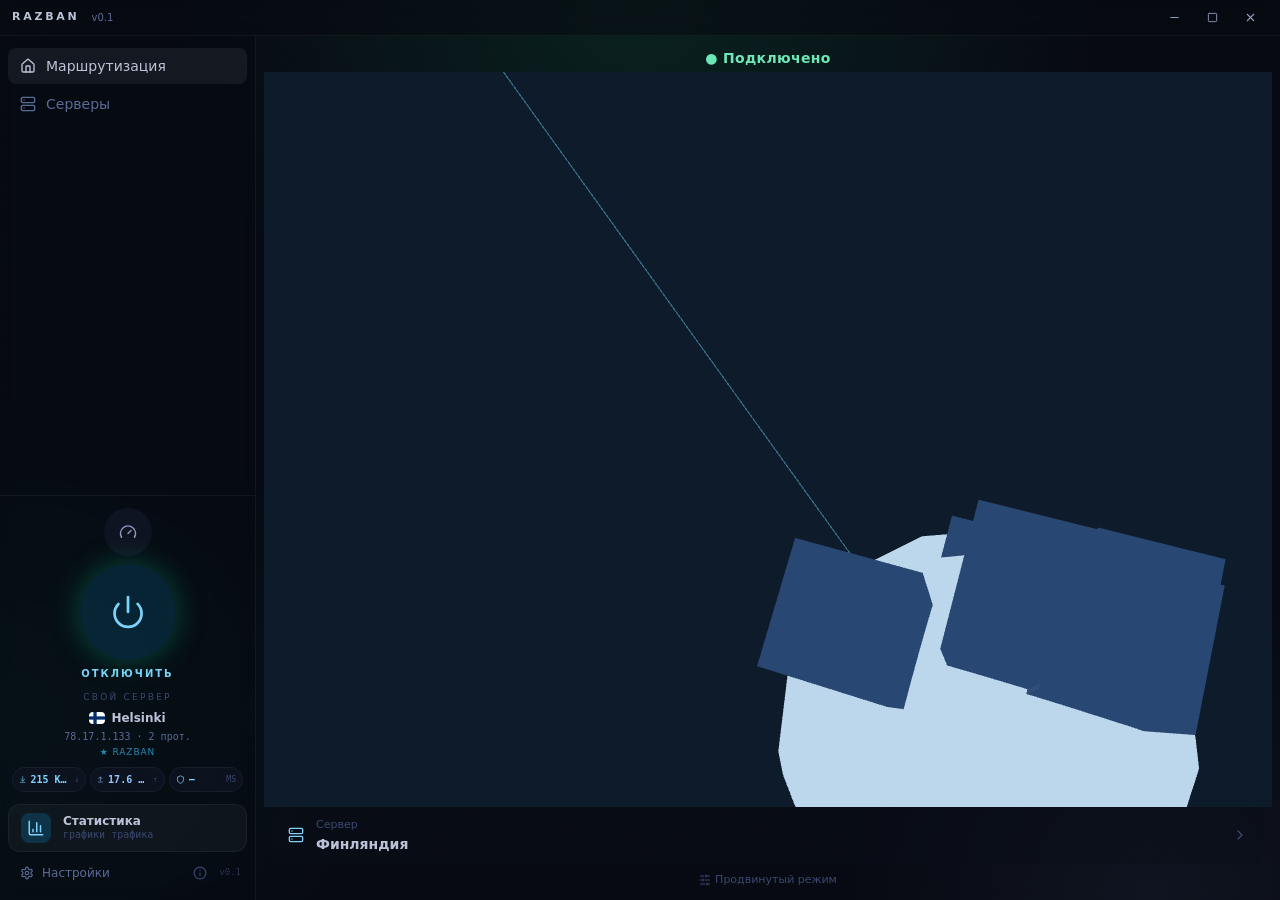
==== android/app/src/main/assets/webui/index.html @ d75a5229 "android 0.1.27 (vc28): real entry-point geo (own IP via non-VPN net, not timezone) + exit no longer " ====
<!doctype html>
<html lang="ru">
  <head>
    <meta charset="UTF-8" />
    <meta name="viewport" content="width=device-width, initial-scale=1.0, viewport-fit=cover" />
    <meta http-equiv="Content-Security-Policy" content="default-src 'self' https://app.local; style-src 'self' 'unsafe-inline' https://fonts.googleapis.com https://app.local; font-src 'self' https://fonts.gstatic.com data: https://app.local; img-src 'self' data: blob: https://app.local; script-src 'self' 'unsafe-inline' https://app.local; connect-src 'self' https://app.local https://fonts.googleapis.com https://fonts.gstatic.com;" />
    <link rel="preconnect" href="https://fonts.googleapis.com" />
    <link rel="preconnect" href="https://fonts.gstatic.com" crossorigin />
    <link href="https://fonts.googleapis.com/css2?family=Inter:wght@400;500;600;700;800&family=JetBrains+Mono:wght@400;500;600&display=swap" rel="stylesheet" />
    <title>Razban</title>
    <!-- Polyfills for old Android System WebViews (down to Chrome 51 / API 24).
         esbuild downlevels SYNTAX but NOT these runtime globals, and the React
         dist is shared with the desktop, so old phones hit them. This classic
         script runs BEFORE the deferred module bundle (framer-motion calls
         queueMicrotask at import time → ReferenceError without this). -->
    <script>
      (function () {
        if (typeof window.queueMicrotask !== 'function') {
          window.queueMicrotask = function (cb) {
            Promise.resolve().then(cb).catch(function (e) {
              setTimeout(function () { throw e; }, 0);
            });
          };
        }
        if (typeof window.globalThis === 'undefined') {
          try { window.globalThis = window; } catch (e) {}
        }
      })();
    </script>
    <!-- Android bridge shim, installed INLINE so it's guaranteed present before
         the module bundle. The native WebUiActivity also injects this via a
         document-start script, but old System WebViews (Chrome 51 / API 24) lack
         DOCUMENT_START_SCRIPT and the onPageStarted fallback races the bundle →
         the bridge never saw window.chrome.webview → stuck in mock mode (demo
         servers, no connect). Guarded: only runs on Android (AndroidBridgeNative
         present) and never overrides a real host (desktop WebView2). -->
    <script>
      (function () {
        if (window.chrome && window.chrome.webview) return;      // real host (desktop) or already shimmed
        if (typeof AndroidBridgeNative === 'undefined') return;  // not Android — leave native detection
        var listeners = [];
        window.chrome = { webview: {
          postMessage: function (m) { try { AndroidBridgeNative.postMessage(typeof m === 'string' ? m : JSON.stringify(m)); } catch (e) {} },
          addEventListener: function (t, cb) { if (t === 'message') listeners.push(cb); },
          removeEventListener: function (t, cb) { var i = listeners.indexOf(cb); if (i >= 0) listeners.splice(i, 1); }
        } };
        window.__razbanDeliver = function (s) { var ev = { data: s }; for (var i = 0; i < listeners.length; i++) { try { listeners[i](ev); } catch (e) { console.error(e); } } };
      })();
    </script>
    <script type="module" crossorigin src="./assets/index-BvG9WQa4.js"></script>
    <link rel="modulepreload" crossorigin href="./assets/react-DjQ2LsK7.js">
    <link rel="modulepreload" crossorigin href="./assets/framer-B7xh2Myh.js">
    <link rel="modulepreload" crossorigin href="./assets/charts-MIEmouHH.js">
    <link rel="modulepreload" crossorigin href="./assets/icons-Cf90ewHo.js">
    <link rel="stylesheet" crossorigin href="./assets/index-uOX9jNLH.css">
  </head>
  <body>
    <div id="root"></div>
  </body>
</html>
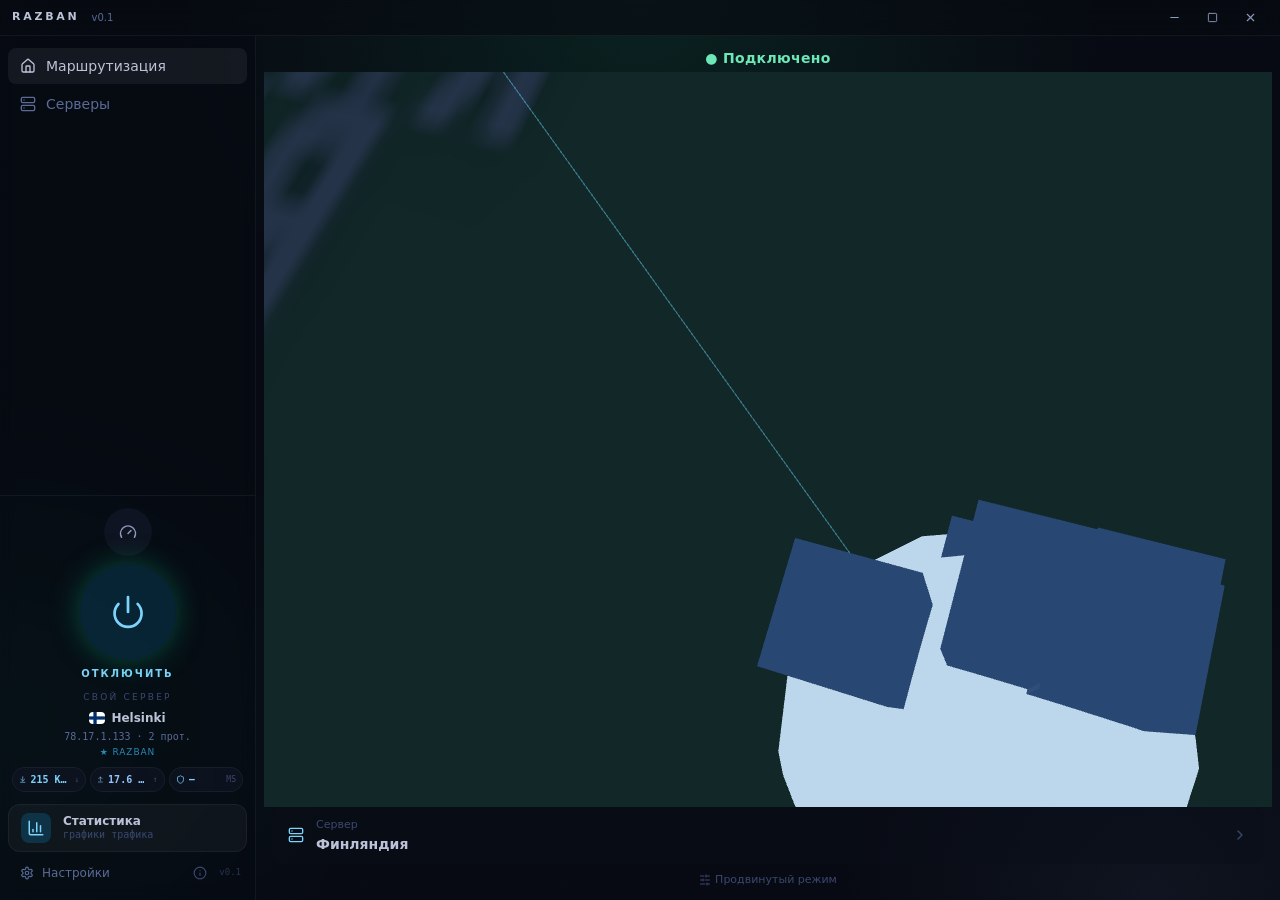
==== commit d60a7600: "wip: globe brighter per-country colours + more country names (Google-Maps style)" ====
--- a/android/app/src/main/assets/webui/index.html
+++ b/android/app/src/main/assets/webui/index.html
@@ -47,7 +47,7 @@
         window.__razbanDeliver = function (s) { var ev = { data: s }; for (var i = 0; i < listeners.length; i++) { try { listeners[i](ev); } catch (e) { console.error(e); } } };
       })();
     </script>
-    <script type="module" crossorigin src="./assets/index-BvG9WQa4.js"></script>
+    <script type="module" crossorigin src="./assets/index-BzjA65LB.js"></script>
     <link rel="modulepreload" crossorigin href="./assets/react-DjQ2LsK7.js">
     <link rel="modulepreload" crossorigin href="./assets/framer-B7xh2Myh.js">
     <link rel="modulepreload" crossorigin href="./assets/charts-MIEmouHH.js">
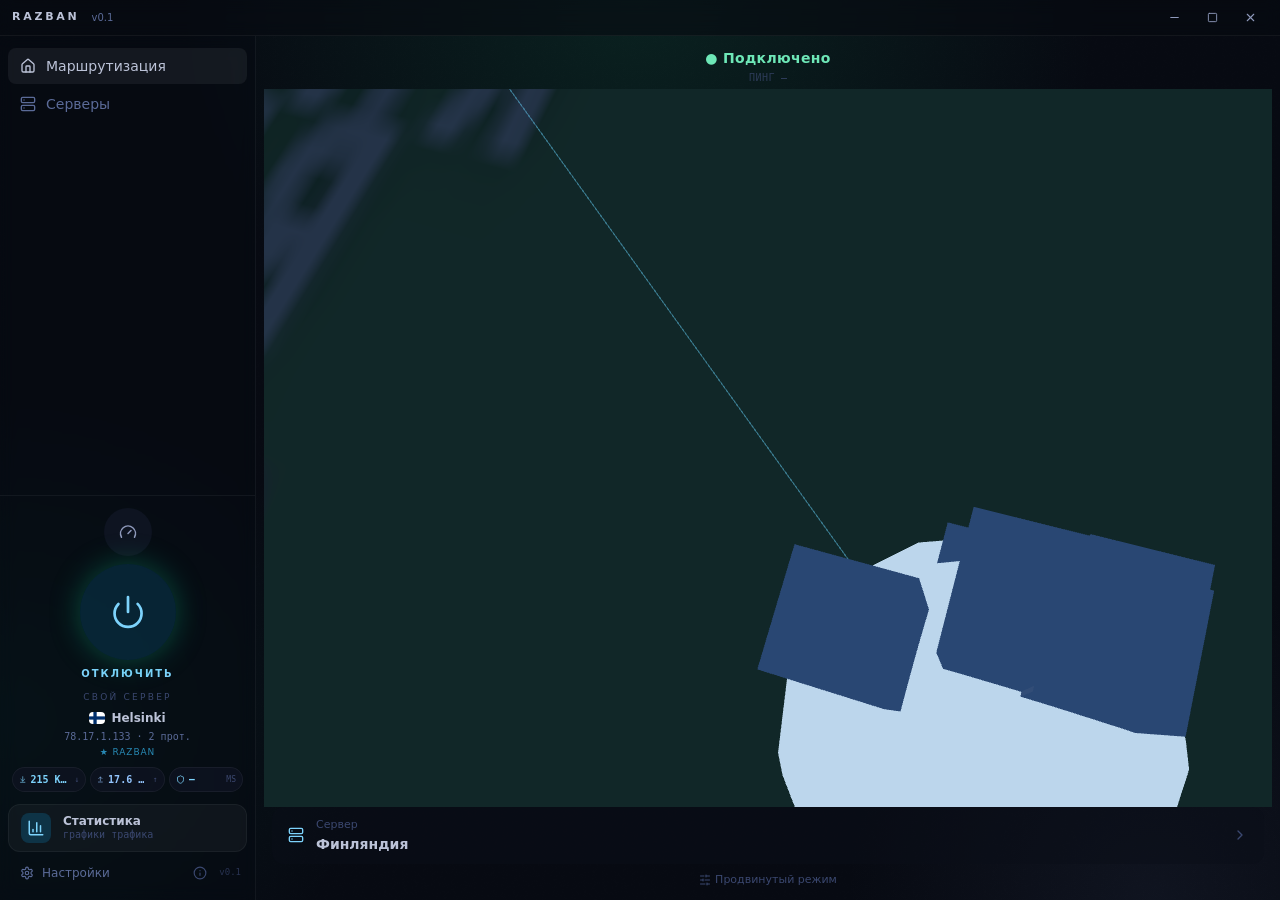
==== commit c5e06873: "android 0.1.30 (vc31): live ping on home — reads the urltest RTT to the selected exit (libbox Comman" ====
--- a/android/app/src/main/assets/webui/index.html
+++ b/android/app/src/main/assets/webui/index.html
@@ -47,12 +47,12 @@
         window.__razbanDeliver = function (s) { var ev = { data: s }; for (var i = 0; i < listeners.length; i++) { try { listeners[i](ev); } catch (e) { console.error(e); } } };
       })();
     </script>
-    <script type="module" crossorigin src="./assets/index-BzjA65LB.js"></script>
+    <script type="module" crossorigin src="./assets/index-D59eM-CJ.js"></script>
     <link rel="modulepreload" crossorigin href="./assets/react-DjQ2LsK7.js">
     <link rel="modulepreload" crossorigin href="./assets/framer-B7xh2Myh.js">
     <link rel="modulepreload" crossorigin href="./assets/charts-MIEmouHH.js">
     <link rel="modulepreload" crossorigin href="./assets/icons-Cf90ewHo.js">
-    <link rel="stylesheet" crossorigin href="./assets/index-uOX9jNLH.css">
+    <link rel="stylesheet" crossorigin href="./assets/index-Bh1Ee36q.css">
   </head>
   <body>
     <div id="root"></div>
--- a/android/app/src/main/assets/webui/assets/index-Bh1Ee36q.css
+++ b/android/app/src/main/assets/webui/assets/index-Bh1Ee36q.css
@@ -0,0 +1 @@
+*,:before,:after{--tw-border-spacing-x: 0;--tw-border-spacing-y: 0;--tw-translate-x: 0;--tw-translate-y: 0;--tw-rotate: 0;--tw-skew-x: 0;--tw-skew-y: 0;--tw-scale-x: 1;--tw-scale-y: 1;--tw-pan-x: ;--tw-pan-y: ;--tw-pinch-zoom: ;--tw-scroll-snap-strictness: proximity;--tw-gradient-from-position: ;--tw-gradient-via-position: ;--tw-gradient-to-position: ;--tw-ordinal: ;--tw-slashed-zero: ;--tw-numeric-figure: ;--tw-numeric-spacing: ;--tw-numeric-fraction: ;--tw-ring-inset: ;--tw-ring-offset-width: 0px;--tw-ring-offset-color: #fff;--tw-ring-color: rgb(59 130 246 / .5);--tw-ring-offset-shadow: 0 0 #0000;--tw-ring-shadow: 0 0 #0000;--tw-shadow: 0 0 #0000;--tw-shadow-colored: 0 0 #0000;--tw-blur: ;--tw-brightness: ;--tw-contrast: ;--tw-grayscale: ;--tw-hue-rotate: ;--tw-invert: ;--tw-saturate: ;--tw-sepia: ;--tw-drop-shadow: ;--tw-backdrop-blur: ;--tw-backdrop-brightness: ;--tw-backdrop-contrast: ;--tw-backdrop-grayscale: ;--tw-backdrop-hue-rotate: ;--tw-backdrop-invert: ;--tw-backdrop-opacity: ;--tw-backdrop-saturate: ;--tw-backdrop-sepia: ;--tw-contain-size: ;--tw-contain-layout: ;--tw-contain-paint: ;--tw-contain-style: }::backdrop{--tw-border-spacing-x: 0;--tw-border-spacing-y: 0;--tw-translate-x: 0;--tw-translate-y: 0;--tw-rotate: 0;--tw-skew-x: 0;--tw-skew-y: 0;--tw-scale-x: 1;--tw-scale-y: 1;--tw-pan-x: ;--tw-pan-y: ;--tw-pinch-zoom: ;--tw-scroll-snap-strictness: proximity;--tw-gradient-from-position: ;--tw-gradient-via-position: ;--tw-gradient-to-position: ;--tw-ordinal: ;--tw-slashed-zero: ;--tw-numeric-figure: ;--tw-numeric-spacing: ;--tw-numeric-fraction: ;--tw-ring-inset: ;--tw-ring-offset-width: 0px;--tw-ring-offset-color: #fff;--tw-ring-color: rgb(59 130 246 / .5);--tw-ring-offset-shadow: 0 0 #0000;--tw-ring-shadow: 0 0 #0000;--tw-shadow: 0 0 #0000;--tw-shadow-colored: 0 0 #0000;--tw-blur: ;--tw-brightness: ;--tw-contrast: ;--tw-grayscale: ;--tw-hue-rotate: ;--tw-invert: ;--tw-saturate: ;--tw-sepia: ;--tw-drop-shadow: ;--tw-backdrop-blur: ;--tw-backdrop-brightness: ;--tw-backdrop-contrast: ;--tw-backdrop-grayscale: ;--tw-backdrop-hue-rotate: ;--tw-backdrop-invert: ;--tw-backdrop-opacity: ;--tw-backdrop-saturate: ;--tw-backdrop-sepia: ;--tw-contain-size: ;--tw-contain-layout: ;--tw-contain-paint: ;--tw-contain-style: }*,:before,:after{box-sizing:border-box;border-width:0;border-style:solid;border-color:#e5e7eb}:before,:after{--tw-content: ""}html,:host{line-height:1.5;-webkit-text-size-adjust:100%;-moz-tab-size:4;-o-tab-size:4;tab-size:4;font-family:ui-sans-serif,system-ui,sans-serif,"Apple Color Emoji","Segoe UI Emoji",Segoe UI Symbol,"Noto Color Emoji";font-feature-settings:normal;font-variation-settings:normal;-webkit-tap-highlight-color:transparent}body{margin:0;line-height:inherit}hr{height:0;color:inherit;border-top-width:1px}abbr:where([title]){-webkit-text-decoration:underline dotted;text-decoration:underline dotted}h1,h2,h3,h4,h5,h6{font-size:inherit;font-weight:inherit}a{color:inherit;text-decoration:inherit}b,strong{font-weight:bolder}code,kbd,samp,pre{font-family:JetBrains Mono,Cascadia Code,ui-monospace,monospace;font-feature-settings:normal;font-variation-settings:normal;font-size:1em}small{font-size:80%}sub,sup{font-size:75%;line-height:0;position:relative;vertical-align:baseline}sub{bottom:-.25em}sup{top:-.5em}table{text-indent:0;border-color:inherit;border-collapse:collapse}button,input,optgroup,select,textarea{font-family:inherit;font-feature-settings:inherit;font-variation-settings:inherit;font-size:100%;font-weight:inherit;line-height:inherit;letter-spacing:inherit;color:inherit;margin:0;padding:0}button,select{text-transform:none}button,input:where([type=button]),input:where([type=reset]),input:where([type=submit]){-webkit-appearance:button;background-color:transparent;background-image:none}:-moz-focusring{outline:auto}:-moz-ui-invalid{box-shadow:none}progress{vertical-align:baseline}::-webkit-inner-spin-button,::-webkit-outer-spin-button{height:auto}[type=search]{-webkit-appearance:textfield;outline-offset:-2px}::-webkit-search-decoration{-webkit-appearance:none}::-webkit-file-upload-button{-webkit-appearance:button;font:inherit}summary{display:list-item}blockquote,dl,dd,h1,h2,h3,h4,h5,h6,hr,figure,p,pre{margin:0}fieldset{margin:0;padding:0}legend{padding:0}ol,ul,menu{list-style:none;margin:0;padding:0}dialog{padding:0}textarea{resize:vertical}input::-moz-placeholder,textarea::-moz-placeholder{opacity:1;color:#9ca3af}input::placeholder,textarea::placeholder{opacity:1;color:#9ca3af}button,[role=button]{cursor:pointer}:disabled{cursor:default}img,svg,video,canvas,audio,iframe,embed,object{display:block;vertical-align:middle}img,video{max-width:100%;height:auto}[hidden]:where(:not([hidden=until-found])){display:none}.glass-card{border-radius:1rem;border-width:1px;border-color:#ffffff0d;background-color:#0f1422cc;--tw-backdrop-blur: blur(24px);backdrop-filter:var(--tw-backdrop-blur) var(--tw-backdrop-brightness) var(--tw-backdrop-contrast) var(--tw-backdrop-grayscale) var(--tw-backdrop-hue-rotate) var(--tw-backdrop-invert) var(--tw-backdrop-opacity) var(--tw-backdrop-saturate) var(--tw-backdrop-sepia)}.glass-card-hover{transition-property:all;transition-timing-function:cubic-bezier(.4,0,.2,1);transition-duration:.2s}.glass-card-hover:hover{border-color:#ffffff1a;background-color:#141a2bcc}.btn-primary{display:inline-flex;align-items:center;justify-content:center;gap:.5rem;border-radius:.5rem;padding:.5rem 1rem;font-size:.875rem;line-height:1.25rem;font-weight:500;transition-property:all;transition-timing-function:cubic-bezier(.4,0,.2,1);transition-duration:.15s}.btn-primary:disabled{cursor:not-allowed;opacity:.5}.btn-primary{--tw-bg-opacity: 1;background-color:rgb(14 165 233 / var(--tw-bg-opacity, 1));--tw-text-opacity: 1;color:rgb(7 10 18 / var(--tw-text-opacity, 1))}.btn-primary:hover{--tw-bg-opacity: 1;background-color:rgb(56 189 248 / var(--tw-bg-opacity, 1))}.btn-secondary{display:inline-flex;align-items:center;justify-content:center;gap:.5rem;border-radius:.5rem;padding:.5rem 1rem;font-size:.875rem;line-height:1.25rem;font-weight:500;transition-property:all;transition-timing-function:cubic-bezier(.4,0,.2,1);transition-duration:.15s}.btn-secondary:disabled{cursor:not-allowed;opacity:.5}.btn-secondary{border-width:1px;border-color:#ffffff0d;background-color:#1b233acc;--tw-text-opacity: 1;color:rgb(188 195 216 / var(--tw-text-opacity, 1))}.btn-secondary:hover{--tw-bg-opacity: 1;background-color:rgb(41 51 82 / var(--tw-bg-opacity, 1))}.btn-ghost{display:inline-flex;align-items:center;justify-content:center;gap:.5rem;border-radius:.5rem;padding:.5rem 1rem;font-size:.875rem;line-height:1.25rem;font-weight:500;transition-property:all;transition-timing-function:cubic-bezier(.4,0,.2,1);transition-duration:.15s}.btn-ghost:disabled{cursor:not-allowed;opacity:.5}.btn-ghost{--tw-text-opacity: 1;color:rgb(188 195 216 / var(--tw-text-opacity, 1))}.btn-ghost:hover{background-color:#ffffff0d}.input{width:100%;border-width:1px;border-color:#ffffff0d;background-color:#0b0f1999}.input:hover{border-color:#ffffff1a}.input:focus{border-color:#0ea5e980}.input{border-radius:.5rem;padding:.5rem .75rem;font-size:.875rem;line-height:1.25rem;transition-property:color,background-color,border-color,text-decoration-color,fill,stroke;transition-timing-function:cubic-bezier(.4,0,.2,1);transition-duration:.15s}.input::-moz-placeholder{--tw-text-opacity: 1;color:rgb(91 107 152 / var(--tw-text-opacity, 1))}.input::placeholder{--tw-text-opacity: 1;color:rgb(91 107 152 / var(--tw-text-opacity, 1))}.label{margin-bottom:.375rem;display:block;font-size:.75rem;line-height:1rem;font-weight:500;--tw-text-opacity: 1;color:rgb(143 154 188 / var(--tw-text-opacity, 1))}.grain:before{content:"";position:absolute;inset:0;pointer-events:none;background-image:url("data:image/svg+xml,%3Csvg xmlns='http://www.w3.org/2000/svg' width='200' height='200'%3E%3Cfilter id='n'%3E%3CfeTurbulence baseFrequency='0.9' numOctaves='2'/%3E%3CfeColorMatrix values='0 0 0 0 1 0 0 0 0 1 0 0 0 0 1 0 0 0 0.5 0'/%3E%3C/filter%3E%3Crect width='200' height='200' filter='url(%23n)' opacity='0.6'/%3E%3C/svg%3E");opacity:var(--grain-opacity);mix-blend-mode:overlay}.pointer-events-none{pointer-events:none}.pointer-events-auto{pointer-events:auto}.visible{visibility:visible}.invisible{visibility:hidden}.collapse{visibility:collapse}.static{position:static}.fixed{position:fixed}.absolute{position:absolute}.relative{position:relative}.sticky{position:sticky}.-inset-1{inset:-.25rem}.inset-0{inset:0}.inset-y-0{top:0;bottom:0}.-right-6{right:-1.5rem}.-top-6{top:-1.5rem}.bottom-0{bottom:0}.bottom-2{bottom:.5rem}.bottom-3{bottom:.75rem}.bottom-5{bottom:1.25rem}.left-0{left:0}.left-1\/2{left:50%}.left-2{left:.5rem}.left-2\.5{left:.625rem}.left-3{left:.75rem}.left-4{left:1rem}.right-0{right:0}.right-2{right:.5rem}.right-4{right:1rem}.right-5{right:1.25rem}.top-0{top:0}.top-1{top:.25rem}.top-1\/2{top:50%}.top-12{top:3rem}.top-14{top:3.5rem}.top-3{top:.75rem}.top-4{top:1rem}.top-full{top:100%}.z-10{z-index:10}.z-20{z-index:20}.z-40{z-index:40}.z-50{z-index:50}.z-\[60\]{z-index:60}.z-\[70\]{z-index:70}.order-2{order:2}.order-3{order:3}.col-span-full{grid-column:1 / -1}.-mx-1{margin-left:-.25rem;margin-right:-.25rem}.mx-0\.5{margin-left:.125rem;margin-right:.125rem}.mx-4{margin-left:1rem;margin-right:1rem}.mx-auto{margin-left:auto;margin-right:auto}.my-1{margin-top:.25rem;margin-bottom:.25rem}.my-4{margin-top:1rem;margin-bottom:1rem}.-mb-px{margin-bottom:-1px}.-mr-1{margin-right:-.25rem}.-mt-1{margin-top:-.25rem}.-mt-5{margin-top:-1.25rem}.mb-0\.5{margin-bottom:.125rem}.mb-1{margin-bottom:.25rem}.mb-1\.5{margin-bottom:.375rem}.mb-2{margin-bottom:.5rem}.mb-3{margin-bottom:.75rem}.mb-4{margin-bottom:1rem}.mb-6{margin-bottom:1.5rem}.mb-8{margin-bottom:2rem}.ml-1{margin-left:.25rem}.ml-2{margin-left:.5rem}.ml-7{margin-left:1.75rem}.ml-auto{margin-left:auto}.mr-2{margin-right:.5rem}.mr-\[48\%\]{margin-right:48%}.mt-0\.5{margin-top:.125rem}.mt-1{margin-top:.25rem}.mt-1\.5{margin-top:.375rem}.mt-2{margin-top:.5rem}.mt-2\.5{margin-top:.625rem}.mt-3{margin-top:.75rem}.mt-4{margin-top:1rem}.mt-6{margin-top:1.5rem}.mt-auto{margin-top:auto}.mt-px{margin-top:1px}.block{display:block}.inline{display:inline}.flex{display:flex}.inline-flex{display:inline-flex}.grid{display:grid}.hidden{display:none}.h-1{height:.25rem}.h-1\.5{height:.375rem}.h-10{height:2.5rem}.h-12{height:3rem}.h-14{height:3.5rem}.h-2{height:.5rem}.h-20{height:5rem}.h-24{height:6rem}.h-3{height:.75rem}.h-3\.5{height:.875rem}.h-4{height:1rem}.h-48{height:12rem}.h-5{height:1.25rem}.h-52{height:13rem}.h-6{height:1.5rem}.h-64{height:16rem}.h-72{height:18rem}.h-9{height:2.25rem}.h-\[18px\]{height:18px}.h-\[22px\]{height:22px}.h-\[32vh\]{height:32vh}.h-full{height:100%}.h-px{height:1px}.h-screen{height:100vh}.max-h-32{max-height:8rem}.max-h-44{max-height:11rem}.max-h-56{max-height:14rem}.max-h-60{max-height:15rem}.max-h-64{max-height:16rem}.max-h-72{max-height:18rem}.max-h-\[42vh\]{max-height:42vh}.max-h-\[70vh\]{max-height:70vh}.min-h-0{min-height:0px}.min-h-\[200px\]{min-height:200px}.w-0\.5{width:.125rem}.w-1{width:.25rem}.w-1\.5{width:.375rem}.w-1\/2{width:50%}.w-10{width:2.5rem}.w-12{width:3rem}.w-14{width:3.5rem}.w-16{width:4rem}.w-2{width:.5rem}.w-2\/5{width:40%}.w-20{width:5rem}.w-24{width:6rem}.w-3{width:.75rem}.w-3\.5{width:.875rem}.w-4{width:1rem}.w-5{width:1.25rem}.w-52{width:13rem}.w-6{width:1.5rem}.w-64{width:16rem}.w-72{width:18rem}.w-8{width:2rem}.w-9{width:2.25rem}.w-\[18px\]{width:18px}.w-\[360px\]{width:360px}.w-\[46\%\]{width:46%}.w-fit{width:-moz-fit-content;width:fit-content}.w-full{width:100%}.w-max{width:-moz-max-content;width:max-content}.w-screen{width:100vw}.min-w-0{min-width:0px}.min-w-\[58px\]{min-width:58px}.max-w-2xl{max-width:42rem}.max-w-3xl{max-width:48rem}.max-w-5xl{max-width:64rem}.max-w-\[180px\]{max-width:180px}.max-w-\[260px\]{max-width:260px}.max-w-\[55\%\]{max-width:55%}.max-w-\[90px\]{max-width:90px}.max-w-full{max-width:100%}.max-w-md{max-width:28rem}.max-w-sm{max-width:24rem}.max-w-xs{max-width:20rem}.flex-1{flex:1 1 0%}.shrink-0{flex-shrink:0}.-translate-x-1\/2{--tw-translate-x: -50%;transform:translate(var(--tw-translate-x),var(--tw-translate-y)) rotate(var(--tw-rotate)) skew(var(--tw-skew-x)) skewY(var(--tw-skew-y)) scaleX(var(--tw-scale-x)) scaleY(var(--tw-scale-y))}.-translate-y-1\/2{--tw-translate-y: -50%;transform:translate(var(--tw-translate-x),var(--tw-translate-y)) rotate(var(--tw-rotate)) skew(var(--tw-skew-x)) skewY(var(--tw-skew-y)) scaleX(var(--tw-scale-x)) scaleY(var(--tw-scale-y))}.translate-x-0{--tw-translate-x: 0px;transform:translate(var(--tw-translate-x),var(--tw-translate-y)) rotate(var(--tw-rotate)) skew(var(--tw-skew-x)) skewY(var(--tw-skew-y)) scaleX(var(--tw-scale-x)) scaleY(var(--tw-scale-y))}.translate-x-\[14px\]{--tw-translate-x: 14px;transform:translate(var(--tw-translate-x),var(--tw-translate-y)) rotate(var(--tw-rotate)) skew(var(--tw-skew-x)) skewY(var(--tw-skew-y)) scaleX(var(--tw-scale-x)) scaleY(var(--tw-scale-y))}.translate-x-\[18px\]{--tw-translate-x: 18px;transform:translate(var(--tw-translate-x),var(--tw-translate-y)) rotate(var(--tw-rotate)) skew(var(--tw-skew-x)) skewY(var(--tw-skew-y)) scaleX(var(--tw-scale-x)) scaleY(var(--tw-scale-y))}.transform{transform:translate(var(--tw-translate-x),var(--tw-translate-y)) rotate(var(--tw-rotate)) skew(var(--tw-skew-x)) skewY(var(--tw-skew-y)) scaleX(var(--tw-scale-x)) scaleY(var(--tw-scale-y))}@keyframes ping{75%,to{transform:scale(2);opacity:0}}.animate-ping{animation:ping 1s cubic-bezier(0,0,.2,1) infinite}.animate-pulse{animation:pulse 2s cubic-bezier(.4,0,.6,1) infinite}@keyframes pulse{50%{opacity:.5}}.animate-pulse-slow{animation:pulse 3s cubic-bezier(.4,0,.6,1) infinite}@keyframes spin{to{transform:rotate(360deg)}}.animate-spin{animation:spin 1s linear infinite}.cursor-default{cursor:default}.cursor-grab{cursor:grab}.cursor-not-allowed{cursor:not-allowed}.cursor-pointer{cursor:pointer}.cursor-wait{cursor:wait}.select-none{-webkit-user-select:none;-moz-user-select:none;user-select:none}.resize-none{resize:none}.resize{resize:both}.grid-cols-1{grid-template-columns:repeat(1,minmax(0,1fr))}.grid-cols-2{grid-template-columns:repeat(2,minmax(0,1fr))}.grid-cols-3{grid-template-columns:repeat(3,minmax(0,1fr))}.grid-cols-4{grid-template-columns:repeat(4,minmax(0,1fr))}.grid-cols-\[1fr_120px_140px\]{grid-template-columns:1fr 120px 140px}.grid-cols-\[1fr_220px_auto\]{grid-template-columns:1fr 220px auto}.flex-col{flex-direction:column}.flex-wrap{flex-wrap:wrap}.place-items-center{place-items:center}.items-start{align-items:flex-start}.items-end{align-items:flex-end}.items-center{align-items:center}.items-baseline{align-items:baseline}.items-stretch{align-items:stretch}.justify-end{justify-content:flex-end}.justify-center{justify-content:center}.justify-between{justify-content:space-between}.justify-around{justify-content:space-around}.gap-0\.5{gap:.125rem}.gap-1{gap:.25rem}.gap-1\.5{gap:.375rem}.gap-2{gap:.5rem}.gap-2\.5{gap:.625rem}.gap-3{gap:.75rem}.gap-4{gap:1rem}.space-y-0\.5>:not([hidden])~:not([hidden]){--tw-space-y-reverse: 0;margin-top:calc(.125rem * calc(1 - var(--tw-space-y-reverse)));margin-bottom:calc(.125rem * var(--tw-space-y-reverse))}.space-y-1>:not([hidden])~:not([hidden]){--tw-space-y-reverse: 0;margin-top:calc(.25rem * calc(1 - var(--tw-space-y-reverse)));margin-bottom:calc(.25rem * var(--tw-space-y-reverse))}.space-y-1\.5>:not([hidden])~:not([hidden]){--tw-space-y-reverse: 0;margin-top:calc(.375rem * calc(1 - var(--tw-space-y-reverse)));margin-bottom:calc(.375rem * var(--tw-space-y-reverse))}.space-y-2>:not([hidden])~:not([hidden]){--tw-space-y-reverse: 0;margin-top:calc(.5rem * calc(1 - var(--tw-space-y-reverse)));margin-bottom:calc(.5rem * var(--tw-space-y-reverse))}.space-y-3>:not([hidden])~:not([hidden]){--tw-space-y-reverse: 0;margin-top:calc(.75rem * calc(1 - var(--tw-space-y-reverse)));margin-bottom:calc(.75rem * var(--tw-space-y-reverse))}.space-y-4>:not([hidden])~:not([hidden]){--tw-space-y-reverse: 0;margin-top:calc(1rem * calc(1 - var(--tw-space-y-reverse)));margin-bottom:calc(1rem * var(--tw-space-y-reverse))}.space-y-5>:not([hidden])~:not([hidden]){--tw-space-y-reverse: 0;margin-top:calc(1.25rem * calc(1 - var(--tw-space-y-reverse)));margin-bottom:calc(1.25rem * var(--tw-space-y-reverse))}.space-y-6>:not([hidden])~:not([hidden]){--tw-space-y-reverse: 0;margin-top:calc(1.5rem * calc(1 - var(--tw-space-y-reverse)));margin-bottom:calc(1.5rem * var(--tw-space-y-reverse))}.overflow-auto{overflow:auto}.overflow-hidden{overflow:hidden}.overflow-x-auto{overflow-x:auto}.overflow-y-auto{overflow-y:auto}.truncate{overflow:hidden;text-overflow:ellipsis;white-space:nowrap}.whitespace-nowrap{white-space:nowrap}.whitespace-pre-wrap{white-space:pre-wrap}.break-words{overflow-wrap:break-word}.break-all{word-break:break-all}.rounded{border-radius:.25rem}.rounded-2xl{border-radius:1rem}.rounded-3xl{border-radius:1.5rem}.rounded-\[3px\]{border-radius:3px}.rounded-full{border-radius:9999px}.rounded-lg{border-radius:.5rem}.rounded-md{border-radius:.375rem}.rounded-sm{border-radius:.125rem}.rounded-xl{border-radius:.75rem}.rounded-t-2xl{border-top-left-radius:1rem;border-top-right-radius:1rem}.border{border-width:1px}.border-2{border-width:2px}.border-4{border-width:4px}.border-b{border-bottom-width:1px}.border-b-2{border-bottom-width:2px}.border-l-2{border-left-width:2px}.border-r{border-right-width:1px}.border-t{border-top-width:1px}.border-dashed{border-style:dashed}.border-accent-500{--tw-border-opacity: 1;border-color:rgb(14 165 233 / var(--tw-border-opacity, 1))}.border-accent-500\/40{border-color:#0ea5e966}.border-accent-500\/50{border-color:#0ea5e980}.border-accent-500\/60{border-color:#0ea5e999}.border-amber-400\/40{border-color:#fbbf2466}.border-amber-500\/30{border-color:#f59e0b4d}.border-amber-500\/40{border-color:#f59e0b66}.border-amber-500\/60{border-color:#f59e0b99}.border-amber-500\/70{border-color:#f59e0bb3}.border-cyan-500\/30{border-color:#06b6d44d}.border-danger-500{--tw-border-opacity: 1;border-color:rgb(235 87 87 / var(--tw-border-opacity, 1))}.border-danger-500\/30{border-color:#eb57574d}.border-danger-500\/50{border-color:#eb575780}.border-danger-500\/60{border-color:#eb575799}.border-ink-500{--tw-border-opacity: 1;border-color:rgb(59 72 112 / var(--tw-border-opacity, 1))}.border-ink-700{--tw-border-opacity: 1;border-color:rgb(27 35 58 / var(--tw-border-opacity, 1))}.border-ink-950{--tw-border-opacity: 1;border-color:rgb(7 10 18 / var(--tw-border-opacity, 1))}.border-red-500\/40{border-color:#ef444466}.border-sky-400\/40{border-color:#38bdf866}.border-sky-500\/30{border-color:#0ea5e94d}.border-sky-500\/40{border-color:#0ea5e966}.border-sky-500\/60{border-color:#0ea5e999}.border-transparent{border-color:transparent}.border-warn-500{--tw-border-opacity: 1;border-color:rgb(244 180 0 / var(--tw-border-opacity, 1))}.border-warn-500\/30{border-color:#f4b4004d}.border-warn-500\/40{border-color:#f4b40066}.border-warn-500\/50{border-color:#f4b40080}.border-warn-500\/60{border-color:#f4b40099}.border-warn-500\/80{border-color:#f4b400cc}.border-white\/10{border-color:#ffffff1a}.border-white\/15{border-color:#ffffff26}.border-white\/5{border-color:#ffffff0d}.border-white\/\[0\.04\]{border-color:#ffffff0a}.bg-accent-400{--tw-bg-opacity: 1;background-color:rgb(56 189 248 / var(--tw-bg-opacity, 1))}.bg-accent-400\/70{background-color:#38bdf8b3}.bg-accent-500{--tw-bg-opacity: 1;background-color:rgb(14 165 233 / var(--tw-bg-opacity, 1))}.bg-accent-500\/10{background-color:#0ea5e91a}.bg-accent-500\/15{background-color:#0ea5e926}.bg-accent-500\/20{background-color:#0ea5e933}.bg-accent-500\/40{background-color:#0ea5e966}.bg-accent-500\/90{background-color:#0ea5e9e6}.bg-accent-500\/\[0\.04\]{background-color:#0ea5e90a}.bg-accent-500\/\[0\.05\]{background-color:#0ea5e90d}.bg-accent-500\/\[0\.06\]{background-color:#0ea5e90f}.bg-accent-500\/\[0\.08\]{background-color:#0ea5e914}.bg-accent-500\/\[0\.12\]{background-color:#0ea5e91f}.bg-amber-400{--tw-bg-opacity: 1;background-color:rgb(251 191 36 / var(--tw-bg-opacity, 1))}.bg-amber-500\/10{background-color:#f59e0b1a}.bg-amber-500\/15{background-color:#f59e0b26}.bg-amber-500\/20{background-color:#f59e0b33}.bg-amber-500\/5{background-color:#f59e0b0d}.bg-amber-500\/90{background-color:#f59e0be6}.bg-amber-500\/\[0\.06\]{background-color:#f59e0b0f}.bg-black\/20{background-color:#0003}.bg-black\/30{background-color:#0000004d}.bg-black\/40{background-color:#0006}.bg-black\/50{background-color:#00000080}.bg-black\/60{background-color:#0009}.bg-blue-500\/15{background-color:#3b82f626}.bg-blue-500\/40{background-color:#3b82f666}.bg-cyan-400{--tw-bg-opacity: 1;background-color:rgb(34 211 238 / var(--tw-bg-opacity, 1))}.bg-cyan-500\/15{background-color:#06b6d426}.bg-cyan-500\/\[0\.05\]{background-color:#06b6d40d}.bg-danger-500{--tw-bg-opacity: 1;background-color:rgb(235 87 87 / var(--tw-bg-opacity, 1))}.bg-danger-500\/10{background-color:#eb57571a}.bg-danger-500\/15{background-color:#eb575726}.bg-danger-500\/20{background-color:#eb575733}.bg-danger-500\/5{background-color:#eb57570d}.bg-danger-500\/\[0\.08\]{background-color:#eb575714}.bg-emerald-500\/15{background-color:#10b98126}.bg-indigo-500\/15{background-color:#6366f126}.bg-ink-500{--tw-bg-opacity: 1;background-color:rgb(59 72 112 / var(--tw-bg-opacity, 1))}.bg-ink-600{--tw-bg-opacity: 1;background-color:rgb(41 51 82 / var(--tw-bg-opacity, 1))}.bg-ink-700{--tw-bg-opacity: 1;background-color:rgb(27 35 58 / var(--tw-bg-opacity, 1))}.bg-ink-700\/40{background-color:#1b233a66}.bg-ink-700\/50{background-color:#1b233a80}.bg-ink-700\/60{background-color:#1b233a99}.bg-ink-800{--tw-bg-opacity: 1;background-color:rgb(20 26 43 / var(--tw-bg-opacity, 1))}.bg-ink-800\/40{background-color:#141a2b66}.bg-ink-800\/60{background-color:#141a2b99}.bg-ink-800\/70{background-color:#141a2bb3}.bg-ink-800\/80{background-color:#141a2bcc}.bg-ink-850\/50{background-color:#0f142280}.bg-ink-900{--tw-bg-opacity: 1;background-color:rgb(11 15 25 / var(--tw-bg-opacity, 1))}.bg-ink-900\/30{background-color:#0b0f194d}.bg-ink-900\/40{background-color:#0b0f1966}.bg-ink-900\/50{background-color:#0b0f1980}.bg-ink-900\/60{background-color:#0b0f1999}.bg-ink-900\/90{background-color:#0b0f19e6}.bg-ink-900\/95{background-color:#0b0f19f2}.bg-ink-950\/40{background-color:#070a1266}.bg-ink-950\/50{background-color:#070a1280}.bg-ink-950\/60{background-color:#070a1299}.bg-ink-950\/85{background-color:#070a12d9}.bg-orange-500\/15{background-color:#f9731626}.bg-pink-500\/15{background-color:#ec489926}.bg-purple-400{--tw-bg-opacity: 1;background-color:rgb(192 132 252 / var(--tw-bg-opacity, 1))}.bg-purple-500\/15{background-color:#a855f726}.bg-red-500{--tw-bg-opacity: 1;background-color:rgb(239 68 68 / var(--tw-bg-opacity, 1))}.bg-red-500\/90{background-color:#ef4444e6}.bg-rose-400{--tw-bg-opacity: 1;background-color:rgb(251 113 133 / var(--tw-bg-opacity, 1))}.bg-rose-500\/15{background-color:#f43f5e26}.bg-rose-500\/\[0\.06\]{background-color:#f43f5e0f}.bg-sky-400{--tw-bg-opacity: 1;background-color:rgb(56 189 248 / var(--tw-bg-opacity, 1))}.bg-sky-500{--tw-bg-opacity: 1;background-color:rgb(14 165 233 / var(--tw-bg-opacity, 1))}.bg-sky-500\/15{background-color:#0ea5e926}.bg-sky-500\/70{background-color:#0ea5e9b3}.bg-sky-500\/90{background-color:#0ea5e9e6}.bg-sky-500\/\[0\.05\]{background-color:#0ea5e90d}.bg-sky-500\/\[0\.06\]{background-color:#0ea5e90f}.bg-sky-500\/\[0\.08\]{background-color:#0ea5e914}.bg-teal-500\/15{background-color:#14b8a626}.bg-transparent{background-color:transparent}.bg-warn-500{--tw-bg-opacity: 1;background-color:rgb(244 180 0 / var(--tw-bg-opacity, 1))}.bg-warn-500\/10{background-color:#f4b4001a}.bg-warn-500\/5{background-color:#f4b4000d}.bg-warn-500\/\[0\.08\]{background-color:#f4b40014}.bg-warn-500\/\[0\.10\]{background-color:#f4b4001a}.bg-white{--tw-bg-opacity: 1;background-color:rgb(255 255 255 / var(--tw-bg-opacity, 1))}.bg-white\/10{background-color:#ffffff1a}.bg-white\/5{background-color:#ffffff0d}.bg-white\/\[0\.015\]{background-color:#ffffff04}.bg-white\/\[0\.02\]{background-color:#ffffff05}.bg-white\/\[0\.03\]{background-color:#ffffff08}.bg-white\/\[0\.04\]{background-color:#ffffff0a}.bg-white\/\[0\.06\]{background-color:#ffffff0f}.bg-white\/\[0\.08\]{background-color:#ffffff14}.bg-white\/\[0\.10\]{background-color:#ffffff1a}.bg-gradient-to-b{background-image:linear-gradient(to bottom,var(--tw-gradient-stops))}.bg-gradient-to-br{background-image:linear-gradient(to bottom right,var(--tw-gradient-stops))}.bg-gradient-to-r{background-image:linear-gradient(to right,var(--tw-gradient-stops))}.from-accent-500{--tw-gradient-from: #0EA5E9 var(--tw-gradient-from-position);--tw-gradient-to: rgb(14 165 233 / 0) var(--tw-gradient-to-position);--tw-gradient-stops: var(--tw-gradient-from), var(--tw-gradient-to)}.from-amber-400\/0{--tw-gradient-from: rgb(251 191 36 / 0) var(--tw-gradient-from-position);--tw-gradient-to: rgb(251 191 36 / 0) var(--tw-gradient-to-position);--tw-gradient-stops: var(--tw-gradient-from), var(--tw-gradient-to)}.from-danger-500{--tw-gradient-from: #EB5757 var(--tw-gradient-from-position);--tw-gradient-to: rgb(235 87 87 / 0) var(--tw-gradient-to-position);--tw-gradient-stops: var(--tw-gradient-from), var(--tw-gradient-to)}.from-ink-800\/90{--tw-gradient-from: rgb(20 26 43 / .9) var(--tw-gradient-from-position);--tw-gradient-to: rgb(20 26 43 / 0) var(--tw-gradient-to-position);--tw-gradient-stops: var(--tw-gradient-from), var(--tw-gradient-to)}.from-transparent{--tw-gradient-from: transparent var(--tw-gradient-from-position);--tw-gradient-to: rgb(0 0 0 / 0) var(--tw-gradient-to-position);--tw-gradient-stops: var(--tw-gradient-from), var(--tw-gradient-to)}.via-accent-400{--tw-gradient-to: rgb(56 189 248 / 0) var(--tw-gradient-to-position);--tw-gradient-stops: var(--tw-gradient-from), #38BDF8 var(--tw-gradient-via-position), var(--tw-gradient-to)}.via-amber-400\/60{--tw-gradient-to: rgb(251 191 36 / 0) var(--tw-gradient-to-position);--tw-gradient-stops: var(--tw-gradient-from), rgb(251 191 36 / .6) var(--tw-gradient-via-position), var(--tw-gradient-to)}.via-ink-900\/95{--tw-gradient-to: rgb(11 15 25 / 0) var(--tw-gradient-to-position);--tw-gradient-stops: var(--tw-gradient-from), rgb(11 15 25 / .95) var(--tw-gradient-via-position), var(--tw-gradient-to)}.via-sky-400{--tw-gradient-to: rgb(56 189 248 / 0) var(--tw-gradient-to-position);--tw-gradient-stops: var(--tw-gradient-from), #38bdf8 var(--tw-gradient-via-position), var(--tw-gradient-to)}.to-accent-300{--tw-gradient-to: #7DD3FC var(--tw-gradient-to-position)}.to-accent-400{--tw-gradient-to: #38BDF8 var(--tw-gradient-to-position)}.to-amber-400\/0{--tw-gradient-to: rgb(251 191 36 / 0) var(--tw-gradient-to-position)}.to-black\/90{--tw-gradient-to: rgb(0 0 0 / .9) var(--tw-gradient-to-position)}.to-rose-500{--tw-gradient-to: #f43f5e var(--tw-gradient-to-position)}.to-sky-400{--tw-gradient-to: #38bdf8 var(--tw-gradient-to-position)}.to-transparent{--tw-gradient-to: transparent var(--tw-gradient-to-position)}.object-contain{-o-object-fit:contain;object-fit:contain}.object-cover{-o-object-fit:cover;object-fit:cover}.p-0\.5{padding:.125rem}.p-1{padding:.25rem}.p-1\.5{padding:.375rem}.p-2{padding:.5rem}.p-2\.5{padding:.625rem}.p-3{padding:.75rem}.p-3\.5{padding:.875rem}.p-4{padding:1rem}.p-5{padding:1.25rem}.p-6{padding:1.5rem}.p-\[2px\]{padding:2px}.px-0\.5{padding-left:.125rem;padding-right:.125rem}.px-1{padding-left:.25rem;padding-right:.25rem}.px-1\.5{padding-left:.375rem;padding-right:.375rem}.px-2{padding-left:.5rem;padding-right:.5rem}.px-2\.5{padding-left:.625rem;padding-right:.625rem}.px-3{padding-left:.75rem;padding-right:.75rem}.px-3\.5{padding-left:.875rem;padding-right:.875rem}.px-4{padding-left:1rem;padding-right:1rem}.px-5{padding-left:1.25rem;padding-right:1.25rem}.px-6{padding-left:1.5rem;padding-right:1.5rem}.px-8{padding-left:2rem;padding-right:2rem}.py-0\.5{padding-top:.125rem;padding-bottom:.125rem}.py-1{padding-top:.25rem;padding-bottom:.25rem}.py-1\.5{padding-top:.375rem;padding-bottom:.375rem}.py-12{padding-top:3rem;padding-bottom:3rem}.py-2{padding-top:.5rem;padding-bottom:.5rem}.py-2\.5{padding-top:.625rem;padding-bottom:.625rem}.py-20{padding-top:5rem;padding-bottom:5rem}.py-3{padding-top:.75rem;padding-bottom:.75rem}.py-4{padding-top:1rem;padding-bottom:1rem}.py-5{padding-top:1.25rem;padding-bottom:1.25rem}.py-6{padding-top:1.5rem;padding-bottom:1.5rem}.py-8{padding-top:2rem;padding-bottom:2rem}.pb-0\.5{padding-bottom:.125rem}.pb-1{padding-bottom:.25rem}.pb-1\.5{padding-bottom:.375rem}.pb-10{padding-bottom:2.5rem}.pb-2{padding-bottom:.5rem}.pb-3{padding-bottom:.75rem}.pb-4{padding-bottom:1rem}.pb-5{padding-bottom:1.25rem}.pb-8{padding-bottom:2rem}.pl-4{padding-left:1rem}.pl-7{padding-left:1.75rem}.pl-8{padding-left:2rem}.pr-1{padding-right:.25rem}.pr-2{padding-right:.5rem}.pt-1{padding-top:.25rem}.pt-1\.5{padding-top:.375rem}.pt-2{padding-top:.5rem}.pt-3{padding-top:.75rem}.pt-5{padding-top:1.25rem}.pt-6{padding-top:1.5rem}.text-left{text-align:left}.text-center{text-align:center}.text-right{text-align:right}.font-mono{font-family:JetBrains Mono,Cascadia Code,ui-monospace,monospace}.text-2xl{font-size:1.5rem;line-height:2rem}.text-3xl{font-size:1.875rem;line-height:2.25rem}.text-\[10\.5px\]{font-size:10.5px}.text-\[10px\]{font-size:10px}.text-\[11px\]{font-size:11px}.text-\[12\.5px\]{font-size:12.5px}.text-\[12px\]{font-size:12px}.text-\[13px\]{font-size:13px}.text-\[8px\]{font-size:8px}.text-\[9\.5px\]{font-size:9.5px}.text-\[9px\]{font-size:9px}.text-base{font-size:1rem;line-height:1.5rem}.text-lg{font-size:1.125rem;line-height:1.75rem}.text-sm{font-size:.875rem;line-height:1.25rem}.text-xl{font-size:1.25rem;line-height:1.75rem}.text-xs{font-size:.75rem;line-height:1rem}.font-black{font-weight:900}.font-bold{font-weight:700}.font-medium{font-weight:500}.font-semibold{font-weight:600}.uppercase{text-transform:uppercase}.lowercase{text-transform:lowercase}.italic{font-style:italic}.tabular-nums{--tw-numeric-spacing: tabular-nums;font-variant-numeric:var(--tw-ordinal) var(--tw-slashed-zero) var(--tw-numeric-figure) var(--tw-numeric-spacing) var(--tw-numeric-fraction)}.leading-none{line-height:1}.leading-relaxed{line-height:1.625}.leading-snug{line-height:1.375}.leading-tight{line-height:1.25}.tracking-\[0\.25em\]{letter-spacing:.25em}.tracking-\[0\.2em\]{letter-spacing:.2em}.tracking-\[0\.3em\]{letter-spacing:.3em}.tracking-tight{letter-spacing:-.025em}.tracking-wide{letter-spacing:.025em}.tracking-wider{letter-spacing:.05em}.tracking-widest{letter-spacing:.1em}.text-accent-100{--tw-text-opacity: 1;color:rgb(224 242 254 / var(--tw-text-opacity, 1))}.text-accent-200{--tw-text-opacity: 1;color:rgb(186 230 253 / var(--tw-text-opacity, 1))}.text-accent-300{--tw-text-opacity: 1;color:rgb(125 211 252 / var(--tw-text-opacity, 1))}.text-accent-300\/80{color:#7dd3fccc}.text-accent-400{--tw-text-opacity: 1;color:rgb(56 189 248 / var(--tw-text-opacity, 1))}.text-accent-400\/70{color:#38bdf8b3}.text-accent-400\/80{color:#38bdf8cc}.text-accent-500\/80{color:#0ea5e9cc}.text-amber-300{--tw-text-opacity: 1;color:rgb(252 211 77 / var(--tw-text-opacity, 1))}.text-amber-300\/90{color:#fcd34de6}.text-amber-400{--tw-text-opacity: 1;color:rgb(251 191 36 / var(--tw-text-opacity, 1))}.text-blue-300{--tw-text-opacity: 1;color:rgb(147 197 253 / var(--tw-text-opacity, 1))}.text-blue-300\/80{color:#93c5fdcc}.text-cyan-300{--tw-text-opacity: 1;color:rgb(103 232 249 / var(--tw-text-opacity, 1))}.text-cyan-400{--tw-text-opacity: 1;color:rgb(34 211 238 / var(--tw-text-opacity, 1))}.text-danger-500{--tw-text-opacity: 1;color:rgb(235 87 87 / var(--tw-text-opacity, 1))}.text-emerald-300{--tw-text-opacity: 1;color:rgb(110 231 183 / var(--tw-text-opacity, 1))}.text-emerald-400{--tw-text-opacity: 1;color:rgb(52 211 153 / var(--tw-text-opacity, 1))}.text-indigo-300{--tw-text-opacity: 1;color:rgb(165 180 252 / var(--tw-text-opacity, 1))}.text-ink-200{--tw-text-opacity: 1;color:rgb(188 195 216 / var(--tw-text-opacity, 1))}.text-ink-300{--tw-text-opacity: 1;color:rgb(143 154 188 / var(--tw-text-opacity, 1))}.text-ink-400{--tw-text-opacity: 1;color:rgb(91 107 152 / var(--tw-text-opacity, 1))}.text-ink-500{--tw-text-opacity: 1;color:rgb(59 72 112 / var(--tw-text-opacity, 1))}.text-ink-600{--tw-text-opacity: 1;color:rgb(41 51 82 / var(--tw-text-opacity, 1))}.text-ink-700{--tw-text-opacity: 1;color:rgb(27 35 58 / var(--tw-text-opacity, 1))}.text-orange-300{--tw-text-opacity: 1;color:rgb(253 186 116 / var(--tw-text-opacity, 1))}.text-pink-300{--tw-text-opacity: 1;color:rgb(249 168 212 / var(--tw-text-opacity, 1))}.text-purple-300{--tw-text-opacity: 1;color:rgb(216 180 254 / var(--tw-text-opacity, 1))}.text-purple-400{--tw-text-opacity: 1;color:rgb(192 132 252 / var(--tw-text-opacity, 1))}.text-red-300{--tw-text-opacity: 1;color:rgb(252 165 165 / var(--tw-text-opacity, 1))}.text-rose-300{--tw-text-opacity: 1;color:rgb(253 164 175 / var(--tw-text-opacity, 1))}.text-rose-400{--tw-text-opacity: 1;color:rgb(251 113 133 / var(--tw-text-opacity, 1))}.text-sky-200{--tw-text-opacity: 1;color:rgb(186 230 253 / var(--tw-text-opacity, 1))}.text-sky-300{--tw-text-opacity: 1;color:rgb(125 211 252 / var(--tw-text-opacity, 1))}.text-teal-300{--tw-text-opacity: 1;color:rgb(94 234 212 / var(--tw-text-opacity, 1))}.text-warn-500{--tw-text-opacity: 1;color:rgb(244 180 0 / var(--tw-text-opacity, 1))}.text-white{--tw-text-opacity: 1;color:rgb(255 255 255 / var(--tw-text-opacity, 1))}.line-through{text-decoration-line:line-through}.opacity-0{opacity:0}.opacity-100{opacity:1}.opacity-30{opacity:.3}.opacity-40{opacity:.4}.opacity-50{opacity:.5}.opacity-55{opacity:.55}.opacity-60{opacity:.6}.opacity-70{opacity:.7}.opacity-80{opacity:.8}.opacity-90{opacity:.9}.opacity-\[0\.07\]{opacity:.07}.opacity-\[0\.08\]{opacity:.08}.shadow{--tw-shadow: 0 1px 3px 0 rgb(0 0 0 / .1), 0 1px 2px -1px rgb(0 0 0 / .1);--tw-shadow-colored: 0 1px 3px 0 var(--tw-shadow-color), 0 1px 2px -1px var(--tw-shadow-color);box-shadow:var(--tw-ring-offset-shadow, 0 0 #0000),var(--tw-ring-shadow, 0 0 #0000),var(--tw-shadow)}.shadow-2xl{--tw-shadow: 0 25px 50px -12px rgb(0 0 0 / .25);--tw-shadow-colored: 0 25px 50px -12px var(--tw-shadow-color);box-shadow:var(--tw-ring-offset-shadow, 0 0 #0000),var(--tw-ring-shadow, 0 0 #0000),var(--tw-shadow)}.shadow-\[0_0_18px_rgba\(16\,185\,129\,0\.55\)\]{--tw-shadow: 0 0 18px rgba(16,185,129,.55);--tw-shadow-colored: 0 0 18px var(--tw-shadow-color);box-shadow:var(--tw-ring-offset-shadow, 0 0 #0000),var(--tw-ring-shadow, 0 0 #0000),var(--tw-shadow)}.shadow-\[0_0_22px_rgba\(16\,185\,129\,0\.6\)\]{--tw-shadow: 0 0 22px rgba(16,185,129,.6);--tw-shadow-colored: 0 0 22px var(--tw-shadow-color);box-shadow:var(--tw-ring-offset-shadow, 0 0 #0000),var(--tw-ring-shadow, 0 0 #0000),var(--tw-shadow)}.shadow-\[0_0_24px_rgba\(239\,68\,68\,0\.30\)\]{--tw-shadow: 0 0 24px rgba(239,68,68,.3);--tw-shadow-colored: 0 0 24px var(--tw-shadow-color);box-shadow:var(--tw-ring-offset-shadow, 0 0 #0000),var(--tw-ring-shadow, 0 0 #0000),var(--tw-shadow)}.shadow-\[0_0_30px_rgba\(16\,185\,129\,0\.35\)\]{--tw-shadow: 0 0 30px rgba(16,185,129,.35);--tw-shadow-colored: 0 0 30px var(--tw-shadow-color);box-shadow:var(--tw-ring-offset-shadow, 0 0 #0000),var(--tw-ring-shadow, 0 0 #0000),var(--tw-shadow)}.shadow-\[0_0_40px_-8px_rgba\(96\,165\,250\,0\.6\)\]{--tw-shadow: 0 0 40px -8px rgba(96,165,250,.6);--tw-shadow-colored: 0 0 40px -8px var(--tw-shadow-color);box-shadow:var(--tw-ring-offset-shadow, 0 0 #0000),var(--tw-ring-shadow, 0 0 #0000),var(--tw-shadow)}.shadow-\[0_0_4px_rgba\(16\,185\,129\,0\.6\)\]{--tw-shadow: 0 0 4px rgba(16,185,129,.6);--tw-shadow-colored: 0 0 4px var(--tw-shadow-color);box-shadow:var(--tw-ring-offset-shadow, 0 0 #0000),var(--tw-ring-shadow, 0 0 #0000),var(--tw-shadow)}.shadow-glow{--tw-shadow: 0 0 60px 0 rgba(14,165,233,.3);--tw-shadow-colored: 0 0 60px 0 var(--tw-shadow-color);box-shadow:var(--tw-ring-offset-shadow, 0 0 #0000),var(--tw-ring-shadow, 0 0 #0000),var(--tw-shadow)}.shadow-lg{--tw-shadow: 0 10px 15px -3px rgb(0 0 0 / .1), 0 4px 6px -4px rgb(0 0 0 / .1);--tw-shadow-colored: 0 10px 15px -3px var(--tw-shadow-color), 0 4px 6px -4px var(--tw-shadow-color);box-shadow:var(--tw-ring-offset-shadow, 0 0 #0000),var(--tw-ring-shadow, 0 0 #0000),var(--tw-shadow)}.shadow-md{--tw-shadow: 0 4px 6px -1px rgb(0 0 0 / .1), 0 2px 4px -2px rgb(0 0 0 / .1);--tw-shadow-colored: 0 4px 6px -1px var(--tw-shadow-color), 0 2px 4px -2px var(--tw-shadow-color);box-shadow:var(--tw-ring-offset-shadow, 0 0 #0000),var(--tw-ring-shadow, 0 0 #0000),var(--tw-shadow)}.shadow-sm{--tw-shadow: 0 1px 2px 0 rgb(0 0 0 / .05);--tw-shadow-colored: 0 1px 2px 0 var(--tw-shadow-color);box-shadow:var(--tw-ring-offset-shadow, 0 0 #0000),var(--tw-ring-shadow, 0 0 #0000),var(--tw-shadow)}.shadow-xl{--tw-shadow: 0 20px 25px -5px rgb(0 0 0 / .1), 0 8px 10px -6px rgb(0 0 0 / .1);--tw-shadow-colored: 0 20px 25px -5px var(--tw-shadow-color), 0 8px 10px -6px var(--tw-shadow-color);box-shadow:var(--tw-ring-offset-shadow, 0 0 #0000),var(--tw-ring-shadow, 0 0 #0000),var(--tw-shadow)}.shadow-accent-500\/20{--tw-shadow-color: rgb(14 165 233 / .2);--tw-shadow: var(--tw-shadow-colored)}.shadow-black\/40{--tw-shadow-color: rgb(0 0 0 / .4);--tw-shadow: var(--tw-shadow-colored)}.outline-none{outline:2px solid transparent;outline-offset:2px}.outline{outline-style:solid}.ring{--tw-ring-offset-shadow: var(--tw-ring-inset) 0 0 0 var(--tw-ring-offset-width) var(--tw-ring-offset-color);--tw-ring-shadow: var(--tw-ring-inset) 0 0 0 calc(3px + var(--tw-ring-offset-width)) var(--tw-ring-color);box-shadow:var(--tw-ring-offset-shadow),var(--tw-ring-shadow),var(--tw-shadow, 0 0 #0000)}.ring-1{--tw-ring-offset-shadow: var(--tw-ring-inset) 0 0 0 var(--tw-ring-offset-width) var(--tw-ring-offset-color);--tw-ring-shadow: var(--tw-ring-inset) 0 0 0 calc(1px + var(--tw-ring-offset-width)) var(--tw-ring-color);box-shadow:var(--tw-ring-offset-shadow),var(--tw-ring-shadow),var(--tw-shadow, 0 0 #0000)}.ring-2{--tw-ring-offset-shadow: var(--tw-ring-inset) 0 0 0 var(--tw-ring-offset-width) var(--tw-ring-offset-color);--tw-ring-shadow: var(--tw-ring-inset) 0 0 0 calc(2px + var(--tw-ring-offset-width)) var(--tw-ring-color);box-shadow:var(--tw-ring-offset-shadow),var(--tw-ring-shadow),var(--tw-shadow, 0 0 #0000)}.ring-inset{--tw-ring-inset: inset}.ring-accent-400{--tw-ring-opacity: 1;--tw-ring-color: rgb(56 189 248 / var(--tw-ring-opacity, 1))}.ring-accent-400\/50{--tw-ring-color: rgb(56 189 248 / .5)}.ring-accent-400\/60{--tw-ring-color: rgb(56 189 248 / .6)}.ring-accent-400\/70{--tw-ring-color: rgb(56 189 248 / .7)}.ring-accent-500\/20{--tw-ring-color: rgb(14 165 233 / .2)}.ring-accent-500\/25{--tw-ring-color: rgb(14 165 233 / .25)}.ring-accent-500\/30{--tw-ring-color: rgb(14 165 233 / .3)}.ring-accent-500\/40{--tw-ring-color: rgb(14 165 233 / .4)}.ring-amber-500\/40{--tw-ring-color: rgb(245 158 11 / .4)}.ring-danger-500\/30{--tw-ring-color: rgb(235 87 87 / .3)}.ring-danger-500\/40{--tw-ring-color: rgb(235 87 87 / .4)}.ring-rose-500\/40{--tw-ring-color: rgb(244 63 94 / .4)}.ring-sky-400\/50{--tw-ring-color: rgb(56 189 248 / .5)}.ring-sky-500\/40{--tw-ring-color: rgb(14 165 233 / .4)}.ring-warn-500\/40{--tw-ring-color: rgb(244 180 0 / .4)}.ring-warn-500\/60{--tw-ring-color: rgb(244 180 0 / .6)}.ring-white\/5{--tw-ring-color: rgb(255 255 255 / .05)}.blur{--tw-blur: blur(8px);filter:var(--tw-blur) var(--tw-brightness) var(--tw-contrast) var(--tw-grayscale) var(--tw-hue-rotate) var(--tw-invert) var(--tw-saturate) var(--tw-sepia) var(--tw-drop-shadow)}.blur-3xl{--tw-blur: blur(64px);filter:var(--tw-blur) var(--tw-brightness) var(--tw-contrast) var(--tw-grayscale) var(--tw-hue-rotate) var(--tw-invert) var(--tw-saturate) var(--tw-sepia) var(--tw-drop-shadow)}.drop-shadow{--tw-drop-shadow: drop-shadow(0 1px 2px rgb(0 0 0 / .1)) drop-shadow(0 1px 1px rgb(0 0 0 / .06));filter:var(--tw-blur) var(--tw-brightness) var(--tw-contrast) var(--tw-grayscale) var(--tw-hue-rotate) var(--tw-invert) var(--tw-saturate) var(--tw-sepia) var(--tw-drop-shadow)}.grayscale{--tw-grayscale: grayscale(100%);filter:var(--tw-blur) var(--tw-brightness) var(--tw-contrast) var(--tw-grayscale) var(--tw-hue-rotate) var(--tw-invert) var(--tw-saturate) var(--tw-sepia) var(--tw-drop-shadow)}.\!filter{filter:var(--tw-blur) var(--tw-brightness) var(--tw-contrast) var(--tw-grayscale) var(--tw-hue-rotate) var(--tw-invert) var(--tw-saturate) var(--tw-sepia) var(--tw-drop-shadow)!important}.filter{filter:var(--tw-blur) var(--tw-brightness) var(--tw-contrast) var(--tw-grayscale) var(--tw-hue-rotate) var(--tw-invert) var(--tw-saturate) var(--tw-sepia) var(--tw-drop-shadow)}.backdrop-blur{--tw-backdrop-blur: blur(8px);backdrop-filter:var(--tw-backdrop-blur) var(--tw-backdrop-brightness) var(--tw-backdrop-contrast) var(--tw-backdrop-grayscale) var(--tw-backdrop-hue-rotate) var(--tw-backdrop-invert) var(--tw-backdrop-opacity) var(--tw-backdrop-saturate) var(--tw-backdrop-sepia)}.backdrop-blur-sm{--tw-backdrop-blur: blur(4px);backdrop-filter:var(--tw-backdrop-blur) var(--tw-backdrop-brightness) var(--tw-backdrop-contrast) var(--tw-backdrop-grayscale) var(--tw-backdrop-hue-rotate) var(--tw-backdrop-invert) var(--tw-backdrop-opacity) var(--tw-backdrop-saturate) var(--tw-backdrop-sepia)}.backdrop-blur-xl{--tw-backdrop-blur: blur(24px);backdrop-filter:var(--tw-backdrop-blur) var(--tw-backdrop-brightness) var(--tw-backdrop-contrast) var(--tw-backdrop-grayscale) var(--tw-backdrop-hue-rotate) var(--tw-backdrop-invert) var(--tw-backdrop-opacity) var(--tw-backdrop-saturate) var(--tw-backdrop-sepia)}.transition{transition-property:color,background-color,border-color,text-decoration-color,fill,stroke,opacity,box-shadow,transform,filter,backdrop-filter;transition-timing-function:cubic-bezier(.4,0,.2,1);transition-duration:.15s}.transition-\[width\]{transition-property:width;transition-timing-function:cubic-bezier(.4,0,.2,1);transition-duration:.15s}.transition-all{transition-property:all;transition-timing-function:cubic-bezier(.4,0,.2,1);transition-duration:.15s}.transition-colors{transition-property:color,background-color,border-color,text-decoration-color,fill,stroke;transition-timing-function:cubic-bezier(.4,0,.2,1);transition-duration:.15s}.transition-opacity{transition-property:opacity;transition-timing-function:cubic-bezier(.4,0,.2,1);transition-duration:.15s}.transition-transform{transition-property:transform;transition-timing-function:cubic-bezier(.4,0,.2,1);transition-duration:.15s}.duration-150{transition-duration:.15s}.duration-300{transition-duration:.3s}.duration-500{transition-duration:.5s}.ease-out{transition-timing-function:cubic-bezier(0,0,.2,1)}:root{color-scheme:dark;--grain-opacity: .03}html,body,#root{height:100%;width:100%;margin:0;padding:0;background:#0b0f19;color:#e5e9f2;font-family:Inter,Segoe UI,system-ui,sans-serif;-webkit-font-smoothing:antialiased;text-rendering:optimizeLegibility;overflow:hidden;-webkit-user-select:none;-moz-user-select:none;user-select:none}*{box-sizing:border-box}a{color:inherit;text-decoration:none}button,input,textarea,select{font-family:inherit;outline:none}button{cursor:pointer;background:none;border:none;color:inherit;padding:0}::-webkit-scrollbar{width:8px;height:8px}::-webkit-scrollbar-thumb{background:#ffffff0f;border-radius:4px}::-webkit-scrollbar-thumb:hover{background:#ffffff1f}::-webkit-scrollbar-track{background:transparent}input,textarea{-webkit-user-select:text;-moz-user-select:text;user-select:text}.text-glow{text-shadow:0 0 30px rgba(31,204,133,.5)}@keyframes orbit-1{0%{transform:rotate(0) translate(180px) rotate(0)}to{transform:rotate(360deg) translate(180px) rotate(-360deg)}}@keyframes orbit-2{0%{transform:rotate(120deg) translate(220px) rotate(-120deg)}to{transform:rotate(480deg) translate(220px) rotate(-480deg)}}@keyframes orbit-3{0%{transform:rotate(240deg) translate(260px) rotate(-240deg)}to{transform:rotate(600deg) translate(260px) rotate(-600deg)}}@keyframes flowRight{0%{background-position:-100% 0}to{background-position:100% 0}}@keyframes flowLeft{0%{background-position:100% 0}to{background-position:-100% 0}}@keyframes shimmer{0%{background-position:-200% 0}to{background-position:200% 0}}.bg-aurora{background:radial-gradient(60% 80% at 50% 0%,rgba(31,204,133,.12) 0%,transparent 60%),radial-gradient(40% 60% at 90% 100%,rgba(91,107,152,.1) 0%,transparent 60%),radial-gradient(50% 60% at 0% 80%,rgba(0,180,140,.08) 0%,transparent 60%),#070a12}.no-scrollbar{-ms-overflow-style:none;scrollbar-width:none}.no-scrollbar::-webkit-scrollbar{display:none}@media(max-width:768px){.glass-card,.glass-card-hover{backdrop-filter:none!important;-webkit-backdrop-filter:none!important;background-color:#111521f0!important}[class*=backdrop-blur]{backdrop-filter:none!important;-webkit-backdrop-filter:none!important}.grain:before{display:none!important}.bg-aurora{background:#070a12!important}}.last\:border-0:last-child{border-width:0px}.hover\:scale-105:hover{--tw-scale-x: 1.05;--tw-scale-y: 1.05;transform:translate(var(--tw-translate-x),var(--tw-translate-y)) rotate(var(--tw-rotate)) skew(var(--tw-skew-x)) skewY(var(--tw-skew-y)) scaleX(var(--tw-scale-x)) scaleY(var(--tw-scale-y))}.hover\:scale-\[1\.01\]:hover{--tw-scale-x: 1.01;--tw-scale-y: 1.01;transform:translate(var(--tw-translate-x),var(--tw-translate-y)) rotate(var(--tw-rotate)) skew(var(--tw-skew-x)) skewY(var(--tw-skew-y)) scaleX(var(--tw-scale-x)) scaleY(var(--tw-scale-y))}.hover\:border-danger-500\/40:hover{border-color:#eb575766}.hover\:border-white\/10:hover{border-color:#ffffff1a}.hover\:border-white\/15:hover{border-color:#ffffff26}.hover\:border-white\/20:hover{border-color:#fff3}.hover\:border-white\/25:hover{border-color:#ffffff40}.hover\:bg-accent-500:hover{--tw-bg-opacity: 1;background-color:rgb(14 165 233 / var(--tw-bg-opacity, 1))}.hover\:bg-accent-500\/20:hover{background-color:#0ea5e933}.hover\:bg-amber-500:hover{--tw-bg-opacity: 1;background-color:rgb(245 158 11 / var(--tw-bg-opacity, 1))}.hover\:bg-amber-500\/30:hover{background-color:#f59e0b4d}.hover\:bg-danger-500\/20:hover{background-color:#eb575733}.hover\:bg-danger-500\/30:hover{background-color:#eb57574d}.hover\:bg-ink-700\/60:hover{background-color:#1b233a99}.hover\:bg-red-500:hover{--tw-bg-opacity: 1;background-color:rgb(239 68 68 / var(--tw-bg-opacity, 1))}.hover\:bg-sky-500:hover{--tw-bg-opacity: 1;background-color:rgb(14 165 233 / var(--tw-bg-opacity, 1))}.hover\:bg-white\/10:hover{background-color:#ffffff1a}.hover\:bg-white\/15:hover{background-color:#ffffff26}.hover\:bg-white\/5:hover{background-color:#ffffff0d}.hover\:bg-white\/\[0\.02\]:hover{background-color:#ffffff05}.hover\:bg-white\/\[0\.03\]:hover{background-color:#ffffff08}.hover\:bg-white\/\[0\.04\]:hover{background-color:#ffffff0a}.hover\:bg-white\/\[0\.07\]:hover{background-color:#ffffff12}.hover\:bg-white\/\[0\.08\]:hover{background-color:#ffffff14}.hover\:text-danger-500:hover{--tw-text-opacity: 1;color:rgb(235 87 87 / var(--tw-text-opacity, 1))}.hover\:text-ink-200:hover{--tw-text-opacity: 1;color:rgb(188 195 216 / var(--tw-text-opacity, 1))}.hover\:text-ink-300:hover{--tw-text-opacity: 1;color:rgb(143 154 188 / var(--tw-text-opacity, 1))}.hover\:text-white:hover{--tw-text-opacity: 1;color:rgb(255 255 255 / var(--tw-text-opacity, 1))}.hover\:underline:hover{text-decoration-line:underline}.hover\:opacity-100:hover{opacity:1}.hover\:opacity-80:hover{opacity:.8}.hover\:shadow-\[0_0_30px_-10px_rgba\(96\,165\,250\,0\.3\)\]:hover{--tw-shadow: 0 0 30px -10px rgba(96,165,250,.3);--tw-shadow-colored: 0 0 30px -10px var(--tw-shadow-color);box-shadow:var(--tw-ring-offset-shadow, 0 0 #0000),var(--tw-ring-shadow, 0 0 #0000),var(--tw-shadow)}.hover\:ring-white\/15:hover{--tw-ring-color: rgb(255 255 255 / .15)}.focus-visible\:ring-2:focus-visible{--tw-ring-offset-shadow: var(--tw-ring-inset) 0 0 0 var(--tw-ring-offset-width) var(--tw-ring-offset-color);--tw-ring-shadow: var(--tw-ring-inset) 0 0 0 calc(2px + var(--tw-ring-offset-width)) var(--tw-ring-color);box-shadow:var(--tw-ring-offset-shadow),var(--tw-ring-shadow),var(--tw-shadow, 0 0 #0000)}.focus-visible\:ring-accent-500\/60:focus-visible{--tw-ring-color: rgb(14 165 233 / .6)}.active\:scale-95:active{--tw-scale-x: .95;--tw-scale-y: .95;transform:translate(var(--tw-translate-x),var(--tw-translate-y)) rotate(var(--tw-rotate)) skew(var(--tw-skew-x)) skewY(var(--tw-skew-y)) scaleX(var(--tw-scale-x)) scaleY(var(--tw-scale-y))}.active\:scale-\[0\.99\]:active{--tw-scale-x: .99;--tw-scale-y: .99;transform:translate(var(--tw-translate-x),var(--tw-translate-y)) rotate(var(--tw-rotate)) skew(var(--tw-skew-x)) skewY(var(--tw-skew-y)) scaleX(var(--tw-scale-x)) scaleY(var(--tw-scale-y))}.active\:cursor-grabbing:active{cursor:grabbing}.disabled\:cursor-not-allowed:disabled{cursor:not-allowed}.disabled\:cursor-wait:disabled{cursor:wait}.disabled\:opacity-40:disabled{opacity:.4}.disabled\:opacity-50:disabled{opacity:.5}.group:hover .group-hover\:text-ink-200{--tw-text-opacity: 1;color:rgb(188 195 216 / var(--tw-text-opacity, 1))}.group:hover .group-hover\:opacity-100{opacity:1}@media(min-width:640px){.sm\:inline-block{display:inline-block}.sm\:inline{display:inline}.sm\:grid-cols-4{grid-template-columns:repeat(4,minmax(0,1fr))}.sm\:flex-row{flex-direction:row}.sm\:items-center{align-items:center}.sm\:justify-between{justify-content:space-between}.sm\:gap-4{gap:1rem}.sm\:px-4{padding-left:1rem;padding-right:1rem}.sm\:px-8{padding-left:2rem;padding-right:2rem}.sm\:py-6{padding-top:1.5rem;padding-bottom:1.5rem}.sm\:pt-6{padding-top:1.5rem}.sm\:text-lg{font-size:1.125rem;line-height:1.75rem}}@media(min-width:768px){.md\:order-2{order:2}.md\:order-3{order:3}.md\:ml-3{margin-left:.75rem}.md\:flex{display:flex}.md\:w-auto{width:auto}.md\:max-w-sm{max-width:24rem}.md\:flex-1{flex:1 1 0%}.md\:grid-cols-2{grid-template-columns:repeat(2,minmax(0,1fr))}}@media(min-width:1024px){.lg\:grid-cols-3{grid-template-columns:repeat(3,minmax(0,1fr))}}@media(min-width:1280px){.xl\:grid-cols-3{grid-template-columns:repeat(3,minmax(0,1fr))}}.fib,.fi{background-size:contain;background-position:50%;background-repeat:no-repeat}.fi{position:relative;display:inline-block;width:1.333333em;line-height:1em}.fi:before{content:" "}.fi.fis{width:1em}.fi-xx{background-image:url("data:image/svg+xml,%3csvg%20xmlns='http://www.w3.org/2000/svg'%20id='flag-icons-xx'%20viewBox='0%200%20640%20480'%3e%3cpath%20fill='%23fff'%20fill-rule='evenodd'%20stroke='%23adb5bd'%20stroke-width='1.1'%20d='M.5.5h638.9v478.9H.5z'/%3e%3cpath%20fill='none'%20stroke='%23adb5bd'%20stroke-width='1.1'%20d='m.5.5%20639%20479m0-479-639%20479'/%3e%3c/svg%3e")}.fi-xx.fis{background-image:url("data:image/svg+xml,%3csvg%20xmlns='http://www.w3.org/2000/svg'%20id='flag-icons-xx'%20viewBox='0%200%20512%20512'%3e%3cpath%20fill='%23fff'%20fill-rule='evenodd'%20stroke='%23adb5bd'%20d='M.5.5h511v511H.5z'/%3e%3cpath%20fill='none'%20stroke='%23adb5bd'%20d='m.5.5%20511%20511m0-511-511%20511'/%3e%3c/svg%3e")}.fi-ad{background-image:url(./ad-B18i8NGa.svg)}.fi-ad.fis{background-image:url(./ad-Blhdm5jl.svg)}.fi-ae{background-image:url("data:image/svg+xml,%3csvg%20xmlns='http://www.w3.org/2000/svg'%20id='flag-icons-ae'%20viewBox='0%200%20640%20480'%3e%3cpath%20fill='%2300732f'%20d='M0%200h640v160H0z'/%3e%3cpath%20fill='%23fff'%20d='M0%20160h640v160H0z'/%3e%3cpath%20fill='%23000001'%20d='M0%20320h640v160H0z'/%3e%3cpath%20fill='red'%20d='M0%200h220v480H0z'/%3e%3c/svg%3e")}.fi-ae.fis{background-image:url("data:image/svg+xml,%3csvg%20xmlns='http://www.w3.org/2000/svg'%20id='flag-icons-ae'%20viewBox='0%200%20512%20512'%3e%3cpath%20fill='%2300732f'%20d='M0%200h512v170.7H0z'/%3e%3cpath%20fill='%23fff'%20d='M0%20170.7h512v170.6H0z'/%3e%3cpath%20fill='%23000001'%20d='M0%20341.3h512V512H0z'/%3e%3cpath%20fill='red'%20d='M0%200h180v512H0z'/%3e%3c/svg%3e")}.fi-af{background-image:url(./af-C77Rf6cE.svg)}.fi-af.fis{background-image:url(./af-Bc2fqp73.svg)}.fi-ag{background-image:url("data:image/svg+xml,%3csvg%20xmlns='http://www.w3.org/2000/svg'%20id='flag-icons-ag'%20viewBox='0%200%20640%20480'%3e%3cdefs%3e%3cclipPath%20id='ag-a'%3e%3cpath%20fill-opacity='.7'%20d='M-79.7%200H603v512H-79.7z'/%3e%3c/clipPath%3e%3c/defs%3e%3cg%20fill-rule='evenodd'%20clip-path='url(%23ag-a)'%20transform='translate(74.7)scale(.9375)'%3e%3cpath%20fill='%23fff'%20d='M-79.7%200H603v512H-79.7z'/%3e%3cpath%20fill='%23000001'%20d='M-79.6%200H603v204.8H-79.7z'/%3e%3cpath%20fill='%230072c6'%20d='M21.3%20203.2h480v112h-480z'/%3e%3cpath%20fill='%23ce1126'%20d='M603%20.1V512H261.6L603%200zM-79.7.1V512h341.3L-79.7%200z'/%3e%3cpath%20fill='%23fcd116'%20d='M440.4%20203.3%20364%20184l64.9-49-79.7%2011.4%2041-69.5-70.7%2041L332.3%2037l-47.9%2063.8-19.3-74-21.7%2076.3-47.8-65%2013.7%2083.2L138.5%2078l41%2069.5-77.4-12.5%2063.8%2047.8L86%20203.3z'/%3e%3c/g%3e%3c/svg%3e")}.fi-ag.fis{background-image:url("data:image/svg+xml,%3csvg%20xmlns='http://www.w3.org/2000/svg'%20id='flag-icons-ag'%20viewBox='0%200%20512%20512'%3e%3cdefs%3e%3cclipPath%20id='ag-a'%3e%3cpath%20fill='%2325ff01'%20d='M109%2047.6h464.8v464.9H109z'/%3e%3c/clipPath%3e%3c/defs%3e%3cg%20fill-rule='evenodd'%20clip-path='url(%23ag-a)'%20transform='translate(-120%20-52.4)scale(1.1014)'%3e%3cpath%20fill='%23fff'%20d='M0%2047.6h693V512H0z'/%3e%3cpath%20fill='%23000001'%20d='M109%2047.6h464.8v186.1H109z'/%3e%3cpath%20fill='%230072c6'%20d='M128.3%20232.1h435.8v103.5H128.3z'/%3e%3cpath%20fill='%23ce1126'%20d='M692.5%2049.2v463.3H347zm-691.3%200v463.3h345.7z'/%3e%3cpath%20fill='%23fcd116'%20d='m508.8%20232.2-69.3-17.6%2059-44.4-72.5%2010.3%2037.3-63-64.1%2037.2%2011.3-73.5-43.4%2058-17.6-67.3-19.6%2069.3-43.4-59%2012.4%2075.6-64.1-39.3%2037.2%2063-70.3-11.3%2057.9%2043.4-72.4%2018.6z'/%3e%3c/g%3e%3c/svg%3e")}.fi-ai{background-image:url("data:image/svg+xml,%3csvg%20xmlns='http://www.w3.org/2000/svg'%20xmlns:xlink='http://www.w3.org/1999/xlink'%20id='flag-icons-ai'%20viewBox='0%200%20640%20480'%3e%3cdefs%3e%3cpath%20id='ai-b'%20fill='%23f90'%20d='M271%2087c1.5%203.6%206.5%207.6%207.8%209.6-1.7%202-2%201.8-1.8%205.4%203-3.1%203-3.5%205-3%204.2%204.2.8%2013.3-2.8%2015.3-3.4%202.1-2.8%200-8%202.6%202.3%202%205.1-.3%207.4.3%201.2%201.5-.6%204.1.4%206.7%202-.2%201.8-4.3%202.2-5.8%201.5-5.4%2010.4-9.1%2010.8-14.1%201.9-.9%203.7-.3%206%201-1.1-4.6-4.9-4.6-5.9-6-2.4-3.7-4.5-7.8-9.6-9-3.8-.7-3.5.3-6-1.4-1.6-1.2-6.3-3.4-5.5-1.6'/%3e%3c/defs%3e%3cclipPath%20id='ai-a'%3e%3cpath%20d='M0%200v120h373.3v120H320zm320%200H160v280H0v-40z'/%3e%3c/clipPath%3e%3cpath%20fill='%23012169'%20d='M0%200h640v480H0z'/%3e%3cpath%20stroke='%23fff'%20stroke-width='50'%20d='m0%200%20320%20240m0-240L0%20240'/%3e%3cpath%20stroke='%23c8102e'%20stroke-width='30'%20d='m0%200%20320%20240m0-240L0%20240'%20clip-path='url(%23ai-a)'/%3e%3cpath%20stroke='%23fff'%20stroke-width='75'%20d='M160%200v280M0%20120h373.3'/%3e%3cpath%20stroke='%23c8102e'%20stroke-width='50'%20d='M160%200v280M0%20120h373.3'/%3e%3cpath%20fill='%23012169'%20d='M0%20240h320V0h106.7v320H0z'/%3e%3cpath%20fill='%23fff'%20d='M424%20191.8c0%2090.4%209.7%20121.5%2029.3%20142.5a179%20179%200%200%200%2035%2030%20180%20180%200%200%200%2035-30c19.5-21%2029.3-52.1%2029.3-142.5-14.2%206.5-22.3%209.7-34%209.5a78%2078%200%200%201-30.3-9.5%2078%2078%200%200%201-30.3%209.5c-11.7.2-19.8-3-34-9.5'/%3e%3cg%20transform='matrix(1.96%200%200%202.002%20-40.8%2062.9)'%3e%3cuse%20xlink:href='%23ai-b'/%3e%3ccircle%20cx='281.3'%20cy='91.1'%20r='.8'%20fill='%23fff'%20fill-rule='evenodd'/%3e%3c/g%3e%3cg%20transform='matrix(-.916%20-1.77%201.733%20-.935%20563.4%20829)'%3e%3cuse%20xlink:href='%23ai-b'/%3e%3ccircle%20cx='281.3'%20cy='91.1'%20r='.8'%20fill='%23fff'%20fill-rule='evenodd'/%3e%3c/g%3e%3cg%20transform='matrix(-1.01%201.716%20-1.68%20-1.031%20925.4%20-103.2)'%3e%3cuse%20xlink:href='%23ai-b'/%3e%3ccircle%20cx='281.3'%20cy='91.1'%20r='.8'%20fill='%23fff'%20fill-rule='evenodd'/%3e%3c/g%3e%3cpath%20fill='%239cf'%20d='M440%20315.1a78%2078%200%200%200%2013.3%2019.2%20179%20179%200%200%200%2035%2030%20180%20180%200%200%200%2035-30%2078%2078%200%200%200%2013.2-19.2z'/%3e%3cpath%20fill='%23fdc301'%20d='M421.2%20188.2c0%2094.2%2010.2%20126.6%2030.6%20148.5a187%20187%200%200%200%2036.5%2031.1%20186%20186%200%200%200%2036.4-31.1c20.4-21.9%2030.6-54.3%2030.6-148.5-14.8%206.8-23.3%2010.1-35.5%2010-11-.3-22.6-5.7-31.5-10-9%204.3-20.6%209.7-31.5%2010-12.3.1-20.7-3.2-35.6-10m4%205c14%206.5%2022%209.6%2033.5%209.4a76%2076%200%200%200%2029.6-9.4c8.4%204%2019.3%209.2%2029.6%209.4%2011.5.2%2019.4-3%2033.4-9.4%200%2089-9.6%20119.6-28.8%20140.2a176%20176%200%200%201-34.2%2029.4%20176%20176%200%200%201-34.3-29.4c-19.2-20.6-28.7-51.3-28.7-140.2z'/%3e%3c/svg%3e")}.fi-ai.fis{background-image:url("data:image/svg+xml,%3csvg%20xmlns='http://www.w3.org/2000/svg'%20xmlns:xlink='http://www.w3.org/1999/xlink'%20id='flag-icons-ai'%20viewBox='0%200%20512%20512'%3e%3cdefs%3e%3cpath%20id='ai-b'%20fill='%23f90'%20d='M271%2087c1.5%203.6%206.5%207.6%207.8%209.6-1.7%202-2%201.8-1.8%205.4%203-3.1%203-3.5%205-3%204.2%204.2.8%2013.3-2.8%2015.3-3.4%202.1-2.8%200-8%202.6%202.3%202%205.1-.3%207.4.3%201.2%201.5-.6%204.1.4%206.7%202-.2%201.8-4.3%202.2-5.8%201.5-5.4%2010.4-9.1%2010.8-14.1%201.9-.9%203.7-.3%206%201-1.1-4.6-4.9-4.6-5.9-6-2.4-3.7-4.5-7.8-9.6-9-3.8-.7-3.5.3-6-1.4-1.6-1.2-6.3-3.4-5.5-1.6'/%3e%3c/defs%3e%3cclipPath%20id='ai-a'%3e%3cpath%20d='M0%200v128h298.7v128H256zm256%200H128v298.7H0V256z'/%3e%3c/clipPath%3e%3cpath%20fill='%23012169'%20d='M0%200h512v512H0z'/%3e%3cpath%20stroke='%23fff'%20stroke-width='50'%20d='m0%200%20256%20256m0-256L0%20256'/%3e%3cpath%20stroke='%23c8102e'%20stroke-width='30'%20d='m0%200%20256%20256m0-256L0%20256'%20clip-path='url(%23ai-a)'/%3e%3cpath%20stroke='%23fff'%20stroke-width='75'%20d='M128%200v298.7M0%20128h298.7'/%3e%3cpath%20stroke='%23c8102e'%20stroke-width='50'%20d='M128%200v298.7M0%20128h298.7'/%3e%3cpath%20fill='%23012169'%20d='M0%20256h256V0h85.3v341.3H0z'/%3e%3cpath%20fill='%23fff'%20d='M323.6%20224.1c0%2090.4%209.8%20121.5%2029.4%20142.5a179%20179%200%200%200%2035%2030%20180%20180%200%200%200%2035-30c19.5-21%2029.3-52.1%2029.3-142.5-14.2%206.5-22.3%209.7-34%209.5a78%2078%200%200%201-30.3-9.5%2078%2078%200%200%201-30.3%209.5c-11.7.2-19.8-3-34-9.5z'/%3e%3cg%20transform='matrix(1.96%200%200%202.002%20-141.1%2095.2)'%3e%3cuse%20xlink:href='%23ai-b'/%3e%3ccircle%20cx='281.3'%20cy='91.1'%20r='.8'%20fill='%23fff'%20fill-rule='evenodd'/%3e%3c/g%3e%3cg%20transform='matrix(-.916%20-1.77%201.733%20-.935%20463.1%20861.4)'%3e%3cuse%20xlink:href='%23ai-b'/%3e%3ccircle%20cx='281.3'%20cy='91.1'%20r='.8'%20fill='%23fff'%20fill-rule='evenodd'/%3e%3c/g%3e%3cg%20transform='matrix(-1.01%201.716%20-1.68%20-1.031%20825%20-71)'%3e%3cuse%20xlink:href='%23ai-b'/%3e%3ccircle%20cx='281.3'%20cy='91.1'%20r='.8'%20fill='%23fff'%20fill-rule='evenodd'/%3e%3c/g%3e%3cpath%20fill='%239cf'%20d='M339.8%20347.4a78%2078%200%200%200%2013.2%2019.2%20179%20179%200%200%200%2035%2030%20180%20180%200%200%200%2035-30%2078%2078%200%200%200%2013.2-19.2z'/%3e%3cpath%20fill='%23fdc301'%20d='M321%20220.5c0%2094.2%2010.1%20126.6%2030.5%20148.5a187%20187%200%200%200%2036.5%2031%20186%20186%200%200%200%2036.4-31.1C444.8%20347%20455%20314.7%20455%20220.5c-14.8%206.8-23.3%2010.1-35.5%2010-11-.3-22.6-5.7-31.5-10-9%204.3-20.6%209.7-31.5%2010-12.3.1-20.7-3.2-35.6-10zm4%205c13.9%206.5%2021.9%209.6%2033.4%209.4a76%2076%200%200%200%2029.6-9.4c8.4%204%2019.3%209.2%2029.6%209.4%2011.5.2%2019.4-3%2033.4-9.4%200%2089-9.6%20119.6-28.8%20140.2a176%20176%200%200%201-34.2%2029.4%20176%20176%200%200%201-34.3-29.4c-19.2-20.6-28.7-51.3-28.7-140.2'/%3e%3c/svg%3e")}.fi-al{background-image:url("data:image/svg+xml,%3csvg%20xmlns='http://www.w3.org/2000/svg'%20xmlns:xlink='http://www.w3.org/1999/xlink'%20id='flag-icons-al'%20viewBox='0%200%20640%20480'%3e%3cpath%20fill='red'%20d='M0%200h640v480H0z'/%3e%3cpath%20id='al-a'%20fill='%23000001'%20d='M272%2093.3c-4.6%200-12.3%201.5-12.2%205-13-2.1-14.3%203.2-13.5%208q2-2.9%203.9-3.1%202.5-.3%205.4%201.4a22%2022%200%200%201%204.8%204.1c-4.6%201.1-8.2.4-11.8-.2a17%2017%200%200%201-5.7-2.4c-1.5-1-2-2-4.3-4.3-2.7-2.8-5.6-2-4.7%202.3%202.1%204%205.6%205.8%2010%206.6%202.1.3%205.3%201%208.9%201s7.6-.5%209.8%200c-1.3.8-2.8%202.3-5.8%202.8s-7.5-1.8-10.3-2.4c.3%202.3%203.3%204.5%209.1%205.7%209.6%202%2017.5%203.6%2022.8%206.5a37%2037%200%200%201%2010.9%209.2c4.7%205.5%205%209.8%205.2%2010.8%201%208.8-2.1%2013.8-7.9%2015.4-2.8.7-8-.7-9.8-2.9-2-2.2-3.7-6-3.2-12%20.5-2.2%203.1-8.3.9-9.5a274%20274%200%200%200-32.3-15.1c-2.5-1-4.5%202.4-5.3%203.8a50%2050%200%200%201-36-23.7c-4.2-7.6-11.3%200-10.1%207.3%201.9%208%208%2013.8%2015.4%2018s17%208.2%2026.5%208c5.2%201%205.1%207.6-1%208.9-12.1%200-21.8-.2-30.9-9-6.9-6.3-10.7%201.2-8.8%205.4%203.4%2013.1%2022.1%2016.8%2041%2012.6%207.4-1.2%203%206.6%201%206.7-8%205.7-22.1%2011.2-34.6%200-5.7-4.4-9.6-.8-7.4%205.5%205.5%2016.5%2026.7%2013%2041.2%205%203.7-2.1%207.1%202.7%202.6%206.4-18.1%2012.6-27.1%2012.8-35.3%208-10.2-4.1-11%207.2-5%2011%206.7%204%2023.8%201%2036.4-7%205.4-4%205.6%202.3%202.2%204.8-14.9%2012.9-20.8%2016.3-36.3%2014.2-7.7-.6-7.6%208.9-1.6%2012.6%208.3%205.1%2024.5-3.3%2037-13.8%205.3-2.8%206.2%201.8%203.6%207.3a54%2054%200%200%201-21.8%2018c-7%202.7-13.6%202.3-18.3.7-5.8-2-6.5%204-3.3%209.4%201.9%203.3%209.8%204.3%2018.4%201.3s17.8-10.2%2024.1-18.5c5.5-4.9%204.9%201.6%202.3%206.2-12.6%2020-24.2%2027.4-39.5%2026.2-6.7-1.2-8.3%204-4%209%207.6%206.2%2017%206%2025.4-.2%207.3-7%2021.4-22.4%2028.8-30.6%205.2-4.1%206.9%200%205.3%208.4-1.4%204.8-4.8%2010-14.3%2013.6-6.5%203.7-1.6%208.8%203.2%209%202.7%200%208.1-3.2%2012.3-7.8%205.4-6.2%205.8-10.3%208.8-19.9%202.8-4.6%207.9-2.4%207.9%202.4-2.5%209.6-4.5%2011.3-9.5%2015.2-4.7%204.5%203.3%206%206%204.1%207.8-5.2%2010.6-12%2013.2-18.2%202-4.4%207.4-2.3%204.8%205-6%2017.4-16%2024.2-33.3%2027.8-1.7.3-2.8%201.3-2.2%203.3l7%207c-10.7%203.2-19.4%205-30.2%208l-14.8-9.8c-1.3-3.2-2-8.2-9.8-4.7-5.2-2.4-7.7-1.5-10.6%201%204.2%200%206%201.2%207.7%203.1%202.2%205.7%207.2%206.3%2012.3%204.7%203.3%202.7%205%204.9%208.4%207.7l-16.7-.5c-6-6.3-10.6-6-14.8-1-3.3.5-4.6.5-6.8%204.4%203.4-1.4%205.6-1.8%207.1-.3%206.3%203.7%2010.4%202.9%2013.5%200l17.5%201.1c-2.2%202-5.2%203-7.5%204.8-9-2.6-13.8%201-15.4%208.3a17%2017%200%200%200-1.2%209.3q1.1-4.6%204.9-7c8%202%2011-1.3%2011.5-6.1%204-3.2%209.8-3.9%2013.7-7.1%204.6%201.4%206.8%202.3%2011.4%203.8q2.4%207.5%2011.3%205.6c7%20.2%205.8%203.2%206.4%205.5%202-3.3%201.9-6.6-2.5-9.6-1.6-4.3-5.2-6.3-9.8-3.8-4.4-1.2-5.5-3-9.9-4.3%2011-3.5%2018.8-4.3%2029.8-7.8l7.7%206.8q2.3%201.5%203.8%200c6.9-10%2010-18.7%2016.3-25.3%202.5-2.8%205.6-6.4%209-7.3%201.7-.5%203.8-.2%205.2%201.3%201.3%201.4%202.4%204.1%202%208.2-.7%205.7-2.1%207.6-3.7%2011s-3.6%205.6-5.7%208.3c-4%205.3-9.4%208.4-12.6%2010.5-6.4%204.1-9%202.3-14%202-6.4.7-8%203.8-2.8%208.1%204.8%202.6%209.2%202.9%2012.8%202.2%203-.6%206.6-4.5%209.2-6.6%202.8-3.3%207.6.6%204.3%204.5-5.9%207-11.7%2011.6-19%2011.5-7.7%201-6.2%205.3-1.2%207.4%209.2%203.7%2017.4-3.3%2021.6-8%203.2-3.5%205.5-3.6%205%201.9-3.3%209.9-7.6%2013.7-14.8%2014.2-5.8-.6-5.9%204-1.6%207%209.6%206.6%2016.6-4.8%2019.9-11.6%202.3-6.2%205.9-3.3%206.3%201.8%200%206.9-3%2012.4-11.3%2019.4%206.3%2010.1%2013.7%2020.4%2020%2030.5l19.2-214L320%20139c-2-1.8-8.8-9.8-10.5-11-.7-.6-1-1-.1-1.4s3-.8%204.5-1c-4-4.1-7.6-5.4-15.3-7.6%201.9-.8%203.7-.4%209.3-.6a30%2030%200%200%200-13.5-10.2c4.2-3%205-3.2%209.2-6.7a86%2086%200%200%201-19.5-3.8%2037%2037%200%200%200-12-3.4zm.8%208.4c3.8%200%206.1%201.3%206.1%202.9s-2.3%202.9-6.1%202.9-6.2-1.5-6.2-3c0-1.6%202.4-2.8%206.2-2.8'/%3e%3cuse%20xlink:href='%23al-a'%20width='100%25'%20height='100%25'%20transform='matrix(-1%200%200%201%20640%200)'/%3e%3c/svg%3e")}.fi-al.fis{background-image:url("data:image/svg+xml,%3csvg%20xmlns='http://www.w3.org/2000/svg'%20xmlns:xlink='http://www.w3.org/1999/xlink'%20id='flag-icons-al'%20viewBox='0%200%20512%20512'%3e%3cpath%20fill='red'%20d='M0%200h512v512H0z'/%3e%3cpath%20id='al-a'%20fill='%23000001'%20d='M204.9%2099.5c-5%200-13.2%201.6-13%205.4-14-2.3-15.4%203.4-14.6%208.5q2.3-3%204.2-3.3%202.8-.4%205.8%201.5a23%2023%200%200%201%205%204.4c-4.8%201.1-8.6.4-12.4-.3a18%2018%200%200%201-6.1-2.5c-1.6-1.1-2.1-2.1-4.6-4.7-2.9-3-6-2.1-5%202.5%202.2%204.3%206%206.3%2010.7%207%202.2.4%205.6%201.2%209.4%201.2s8.1-.5%2010.5%200c-1.4.8-3%202.4-6.2%203s-8-2-11-2.6c.4%202.5%203.5%204.8%209.7%206%2010.2%202.2%2018.7%204%2024.3%207s9.1%206.8%2011.6%209.8c5%206%205.3%2010.5%205.6%2011.5%201%209.5-2.2%2014.8-8.4%2016.4-3%20.8-8.5-.7-10.5-3-2-2.4-4-6.4-3.4-12.7.5-2.5%203.4-9%201-10.3a292%20292%200%200%200-34.4-16c-2.7-1.1-5%202.5-5.8%204A54%2054%200%200%201%20129%20107c-4.6-8.1-12.1%200-10.9%207.7%202.1%208.6%208.6%2014.8%2016.5%2019.2%208%204.5%2018.1%208.8%2028.3%208.6%205.5%201%205.5%208.2-1.1%209.5-13%200-23.2-.2-32.9-9.6-7.4-6.7-11.5%201.3-9.4%205.8%203.6%2014%2023.6%2018%2043.8%2013.4%207.8-1.3%203.1%207%20.9%207.2-8.4%206-23.5%2012-36.8-.1-6.1-4.7-10.2-.7-8%206%206%2017.5%2028.5%2013.8%2044%205.2%204-2.2%207.6%203%202.7%206.9-19.2%2013.4-28.9%2013.6-37.6%208.4-10.8-4.3-11.8%207.8-5.3%2011.8%207.2%204.4%2025.4%201%2038.9-7.4%205.7-4.2%206%202.4%202.3%205-15.9%2013.8-22.2%2017.5-38.8%2015.2-8.2-.6-8%209.5-1.6%2013.5%208.8%205.4%2026.1-3.6%2039.5-14.7%205.6-3%206.6%202%203.8%207.8a57%2057%200%200%201-23.3%2019.2%2029%2029%200%200%201-19.5.7c-6.2-2.2-7%204.2-3.6%2010%202%203.5%2010.6%204.7%2019.7%201.4%209.2-3.2%2019-10.8%2025.7-19.8%206-5.1%205.2%201.8%202.5%206.7-13.5%2021.3-25.9%2029.2-42.1%2027.9-7.3-1.2-8.9%204.4-4.3%209.6%208%206.7%2018.2%206.4%2027-.2a751%20751%200%200%200%2030.8-32.6c5.5-4.4%207.3%200%205.7%209-1.5%205.1-5.2%2010.5-15.3%2014.5-7%204-1.8%209.4%203.4%209.5%202.9%200%208.7-3.3%2013-8.3%205.9-6.5%206.2-11%209.5-21.1%203-5%208.4-2.7%208.4%202.5-2.6%2010.2-4.8%2012-10%2016.2-5.1%204.7%203.4%206.3%206.3%204.4%208.3-5.6%2011.3-12.8%2014.1-19.4%202-4.8%207.8-2.5%205.1%205.3-6.4%2018.5-17%2025.8-35.5%2029.6-1.9.3-3%201.4-2.4%203.6l7.5%207.5c-11.5%203.3-20.8%205.2-32.2%208.5L142%20300.6c-1.5-3.4-2.2-8.7-10.4-5-5.7-2.6-8.2-1.6-11.4%201%204.5.1%206.5%201.3%208.3%203.4%202.3%206%207.6%206.6%2013%205%203.5%202.9%205.4%205.2%209%208.2l-17.8-.6c-6.3-6.7-11.3-6.3-15.8-1-3.5.5-5%20.5-7.3%204.7%203.7-1.5%206-2%207.7-.3%206.6%203.9%2011%203%2014.3%200l18.7%201.1c-2.3%202-5.6%203.1-8%205.2-9.7-2.8-14.7%201-16.4%208.8a18%2018%200%200%200-1.4%2010c1-3.2%202.5-5.9%205.3-7.6%208.6%202.2%2011.8-1.3%2012.3-6.5%204.2-3.4%2010.5-4.1%2014.6-7.6%204.9%201.6%207.2%202.6%2012.1%204.1q2.5%208%2012%206c7.7.3%206.3%203.4%207%205.9%202-3.6%202-7-2.8-10.3-1.7-4.6-5.5-6.7-10.4-4-4.7-1.3-5.9-3.2-10.5-4.6%2011.7-3.7%2020-4.5%2031.8-8.3%203%202.8%205.2%204.8%208.2%207.2q2.5%201.6%204%200c7.3-10.6%2010.6-20%2017.4-27%202.6-2.9%206-6.8%209.6-7.8%201.8-.4%204-.2%205.5%201.4%201.4%201.6%202.6%204.4%202%208.7-.6%206.2-2%208.2-3.8%2011.8s-3.9%206-6%208.8c-4.4%205.7-10.1%209-13.5%2011.2-6.8%204.4-9.7%202.5-15%202.2-6.7.8-8.5%204.1-3%208.7a21%2021%200%200%200%2013.7%202.3c3.3-.6%207-4.8%209.8-7%203-3.6%208.1.6%204.7%204.7-6.3%207.5-12.6%2012.4-20.3%2012.3-8.2%201-6.7%205.7-1.3%207.9%209.8%204%2018.6-3.5%2023-8.5%203.5-3.7%206-3.9%205.3%202-3.4%2010.5-8.1%2014.6-15.7%2015.1-6.2-.5-6.3%204.2-1.7%207.5%2010.3%207%2017.7-5%2021.2-12.4%202.5-6.6%206.3-3.5%206.7%202%200%207.3-3.2%2013.2-12%2020.7%206.7%2010.7%2014.5%2021.7%2021.3%2032.5l20.5-228.2-20.5-36c-2.1-2-9.3-10.5-11.2-11.7-.7-.7-1.1-1.2-.1-1.6s3.2-.8%204.8-1c-4.4-4.4-8-5.8-16.3-8.2%202-.8%204-.3%209.9-.6a32%2032%200%200%200-14.4-11c4.5-3%205.3-3.3%209.8-7-7.7-.6-14.3-2-20.8-4a41%2041%200%200%200-12.8-3.7m.7%209c4%200%206.6%201.4%206.6%203s-2.5%203.1-6.6%203.1-6.6-1.5-6.6-3.2%202.6-3%206.6-3z'/%3e%3cuse%20xlink:href='%23al-a'%20width='100%25'%20height='100%25'%20transform='matrix(-1%200%200%201%20512%200)'/%3e%3c/svg%3e")}.fi-am{background-image:url("data:image/svg+xml,%3csvg%20xmlns='http://www.w3.org/2000/svg'%20id='flag-icons-am'%20viewBox='0%200%20640%20480'%3e%3cpath%20fill='%23d90012'%20d='M0%200h640v160H0z'/%3e%3cpath%20fill='%230033a0'%20d='M0%20160h640v160H0z'/%3e%3cpath%20fill='%23f2a800'%20d='M0%20320h640v160H0z'/%3e%3c/svg%3e")}.fi-am.fis{background-image:url("data:image/svg+xml,%3csvg%20xmlns='http://www.w3.org/2000/svg'%20id='flag-icons-am'%20viewBox='0%200%20512%20512'%3e%3cpath%20fill='%23d90012'%20d='M0%200h512v170.7H0z'/%3e%3cpath%20fill='%230033a0'%20d='M0%20170.7h512v170.6H0z'/%3e%3cpath%20fill='%23f2a800'%20d='M0%20341.3h512V512H0z'/%3e%3c/svg%3e")}.fi-ao{background-image:url("data:image/svg+xml,%3csvg%20xmlns='http://www.w3.org/2000/svg'%20id='flag-icons-ao'%20viewBox='0%200%20640%20480'%3e%3cg%20fill-rule='evenodd'%20stroke-width='1pt'%3e%3cpath%20fill='red'%20d='M0%200h640v243.6H0z'/%3e%3cpath%20fill='%23000001'%20d='M0%20236.4h640V480H0z'/%3e%3c/g%3e%3cpath%20fill='%23ffec00'%20fill-rule='evenodd'%20d='M228.7%20148.2c165.2%2043.3%2059%20255.6-71.3%20167.2l-8.8%2013.6c76.7%2054.6%20152.6%2010.6%20174-46.4%2022.2-58.8-7.6-141.5-92.6-150z'/%3e%3cpath%20fill='%23ffec00'%20fill-rule='evenodd'%20d='m170%20330.8%2021.7%2010.1-10.2%2021.8-21.7-10.2zm149-99.5h24v24h-24zm-11.7-38.9%2022.3-8.6%208.7%2022.3-22.3%208.7zm-26-29.1%2017.1-16.9%2016.9%2017-17%2016.9zm-26.2-39.8%2022.4%208.4-8.5%2022.4-22.4-8.4zM316%20270l22.3%208.9-9%2022.2-22.2-8.9zm-69.9%2070%2022-9.3%209.5%2022-22%209.4zm-39.5%202.8h24v24h-24zm41.3-116-20.3-15-20.3%2014.6%208-23-20.3-15h24.5l8.5-22.6%207.8%2022.7%2024.7-.3-19.6%2015.3z'/%3e%3cpath%20fill='%23fe0'%20fill-rule='evenodd'%20d='M336%20346.4c-1.2.4-6.2%2012.4-9.7%2018.2l3.7%201c13.6%204.8%2020.4%209.2%2026.2%2017.5a8%208%200%200%200%2010.2.7s2.8-1%206.4-5c3-4.5%202.2-8-1.4-11.1-11-8-22.9-14-35.4-21.3'/%3e%3cpath%20fill='%23000001'%20fill-rule='evenodd'%20d='M365.3%20372.8a4.3%204.3%200%201%201-8.7%200%204.3%204.3%200%200%201%208.6%200zm-21.4-13.6a4.3%204.3%200%201%201-8.7%200%204.3%204.3%200%200%201%208.7%200m10.9%207a4.3%204.3%200%201%201-8.7%200%204.3%204.3%200%200%201%208.7%200'/%3e%3cpath%20fill='%23fe0'%20fill-rule='evenodd'%20d='M324.5%20363.7c-42.6-24.3-87.3-50.5-130-74.8-18.7-11.7-19.6-33.4-7-49.9%201.2-2.3%202.8-1.8%203.4-.5%201.5%208%206%2016.3%2011.4%2021.5A5288%205288%200%200%201%20334%20345.6c-3.4%205.8-6%2012.3-9.5%2018z'/%3e%3cpath%20fill='%23ffec00'%20fill-rule='evenodd'%20d='m297.2%20305.5%2017.8%2016-16%2017.8-17.8-16z'/%3e%3cpath%20fill='none'%20stroke='%23000'%20stroke-width='3'%20d='m331.5%20348.8-125-75.5m109.6%2058.1L274%20304.1m18.2%2042.7L249.3%20322'/%3e%3c/svg%3e")}.fi-ao.fis{background-image:url("data:image/svg+xml,%3csvg%20xmlns='http://www.w3.org/2000/svg'%20id='flag-icons-ao'%20viewBox='0%200%20512%20512'%3e%3cg%20fill-rule='evenodd'%20stroke-width='1pt'%3e%3cpath%20fill='red'%20d='M0%200h512v259.8H0z'/%3e%3cpath%20fill='%23000001'%20d='M0%20252.2h512V512H0z'/%3e%3c/g%3e%3cpath%20fill='%23ffec00'%20fill-rule='evenodd'%20d='M228.7%20148.2c165.2%2043.3%2059%20255.6-71.3%20167.2l-8.8%2013.6c76.7%2054.6%20152.6%2010.6%20174-46.4%2022.2-58.8-7.6-141.5-92.6-150z'/%3e%3cpath%20fill='%23ffec00'%20fill-rule='evenodd'%20d='m170%20330.8%2021.7%2010.1-10.2%2021.8-21.7-10.2zm149-99.5h24v24h-24zm-11.7-38.9%2022.3-8.6%208.7%2022.3-22.3%208.7zm-26-29.1%2017.1-16.9%2016.9%2017-17%2016.9zm-26.2-39.8%2022.4%208.4-8.5%2022.4-22.4-8.4zM316%20270l22.3%208.9-9%2022.2-22.2-8.9zm-69.9%2070%2022-9.3%209.5%2022-22%209.4zm-39.5%202.8h24v24h-24zm41.3-116-20.3-15-20.3%2014.6%208-23-20.3-15h24.5l8.5-22.6%207.8%2022.7%2024.7-.3-19.6%2015.3z'/%3e%3cpath%20fill='%23fe0'%20fill-rule='evenodd'%20d='M336%20346.4c-1.2.4-6.2%2012.4-9.7%2018.2l3.7%201c13.6%204.8%2020.4%209.2%2026.2%2017.5a8%208%200%200%200%2010.2.7s2.8-1%206.4-5c3-4.5%202.2-8-1.4-11.1-11-8-22.9-14-35.4-21.3'/%3e%3cpath%20fill='%23000001'%20fill-rule='evenodd'%20d='M365.3%20372.8a4.3%204.3%200%201%201-8.7%200%204.3%204.3%200%200%201%208.6%200zm-21.4-13.6a4.3%204.3%200%201%201-8.7%200%204.3%204.3%200%200%201%208.7%200m10.9%207a4.3%204.3%200%201%201-8.7%200%204.3%204.3%200%200%201%208.7%200'/%3e%3cpath%20fill='%23fe0'%20fill-rule='evenodd'%20d='M324.5%20363.7c-42.6-24.3-87.3-50.5-130-74.8-18.7-11.7-19.6-33.4-7-49.9%201.2-2.3%202.8-1.8%203.4-.5%201.5%208%206%2016.3%2011.4%2021.5A5288%205288%200%200%201%20334%20345.6c-3.4%205.8-6%2012.3-9.5%2018z'/%3e%3cpath%20fill='%23ffec00'%20fill-rule='evenodd'%20d='m297.2%20305.5%2017.8%2016-16%2017.8-17.8-16z'/%3e%3cpath%20fill='none'%20stroke='%23000'%20stroke-width='3'%20d='m331.5%20348.8-125-75.5m109.6%2058.1L274%20304.1m18.2%2042.7L249.3%20322'/%3e%3c/svg%3e")}.fi-aq{background-image:url("data:image/svg+xml,%3csvg%20xmlns='http://www.w3.org/2000/svg'%20id='flag-icons-aq'%20viewBox='0%200%20640%20480'%3e%3cpath%20fill='%233a7dce'%20d='M0%200h640v480H0z'/%3e%3cpath%20fill='%23fff'%20d='M157.7%20230.8c-3.5-7.8-3.5-7.8-3.5-15.6-1.8%200-2%20.3-3%200-1.1-.3-1.5%207.2-4.8%205.8-.5-.8%202.4-6.2-.7-8.5-1-.7.2-5.2-.2-7.2%200%200-4%202.4-7-5.8-1.5-2.2-3.5%202-3.5%202s.9%202.4-.7%203c-2.2-1.8-3.9-.8-6.7-3.4s.6-5.4-4.8-7.5c3.5-9.8%203.5-7.9%2012.2-11.8-5.2-4-5.2-4-8.7-9.8-5.2-2-7-4-12.2-7.8-7-9.9-10.5-29.5-10.5-43.2%204.4-4.6%2010.5%2015.7%2019.2%2021.6l12.2%205.9c7%203.9%208.7%207.8%2014%2011.7l15.6%206c7%205.8%2010.5%2013.6%2015.7%2015.6%205.7%200%206.8-3.7%208.6-3.9%2010.3-.6%2015.5-2%2017.5-5.5%202.1-2.8%207%201.6%2021-4.3l-1.7-7.9s3.7-3.4%208.7-2c-.1-3.5-.5-13%204.5-17.4-3-3.5%201.8-9%202-10.7-1.4-8.6%201.4-8.7%202-11.3.6-2.5-2.4-1.7-1.6-5.2.9-3.5%206-4.3%206.6-7.2.7-2.9-1.1-14.3-1.3-16.8%209.4-2.8%2012.4-11.4%2015.7-7.8C264%2070%20265.8%2066%20276.3%2066c1.4-3.6-3.9-6.7-1.8-7.9%203.5-.5%206.1-.2%2010.2%205.7%201.3%202%201.6-2.7%202.9-3.2s4.4-.5%204.9-2.8c.5-2.4%201.2-5.6%203-9.5%201.4-3.2%202.5%201.3%203.8%207.5%207.4.3%2024%202.1%2031%204.3%205.2%201.5%208.7-1.5%2013.7-2.2%203.7%204.2%207.2%201%209.2%2010%202.7%204.8%207.3.4%208.3%201.8%205.8%2018.1%2025.8%205.9%2027.4%206.2%202.5%200%205.6%208%207.7%207.9%203.2-.6%202.3-3.1%205.2-2.1-.8%206.8%205.6%2014.6%205.6%2019.7%200%200%201.5.9%203-.6%201.4-1.6%202.7-5.4%204-5.3%203%20.5%2022%206%2025.8%207.9%201.7%203.5%203.3%205.3%206.8%204.7%202.8%202.1.8%205%202.4%205.1%203.5-2%204.7-4%208.2-2.1%203.5%202%207%205.9%208.7%209.8%200%202-1.8%209.8%200%2021.6.9%203.9%209.7%2032.3%209.7%2035.2%200%204-2.7%206-4.5%209.9%207%205.9%200%2015.7-3.5%2021.6%2026.2%205.9%2014%2017.6%2034.9%2011.7-5.2%2013.8-3.4%2012.7%201.8%2026.4-10.4%207.8-.2%2010.2-7.1%2020-.5.7%204.1%208.6%2010.5%208.6-1.7%2015.6-7%209.8-5.2%2033.3-13.7-.3-8.2%2017.6-17.4%2015.7.5%2011.2%205.2%2012.2%203.4%2023.5-7%202-7%202-10.4%207.9l-5.2-2c-1.8%209.8-5.3%2011.8%200%2021.6%200%200-6.8.2-8.8%200-.1%203.4%203%204.3%203.5%207.8-.2%201.4-9.9%207.6-17.4%207.9-2%204.8%205.2%2010%204.8%2012.4-8.2%201.8-11.8%2013-11.8%2013s4.2%202%203.5%204c-2.2-1.8-3.5-2-7-2-1.7.5-6%200-10%207.7-4.5%201.6-6.6%201-10%206-1.5-4.7-3.7.1-6.3%202-2.7%201.8-6.2%206.5-6.7%206.3.1-1.4%201.6-6.3%201.6-6.3L399%20437c-.7.1-.5-5.7-2.2-5.5s-6.4%207.3-8%207.5-2.1-2.2-3.5-2-4%207.5-5%207.7c-1%20.1-5-4.5-8.3-3.8-17.1%206.8-19.9-13.4-22.5-2-3.6-2.2-3-1-6.7.1-2.3.7-2.5-3.4-4.6-3.4-4.1.2-4%204.6-6.2%203.3-1.8-9.2-13-7.6-14-11.5s4.8-4%206.6-6.8c1.4-4-1.5-5.6%204.3-9.4%207.5-5.7%206.8-19.8%204.9-25.3%200%200-5.9-17.7-7-17.7-3.5-1-3.5%206.5-8.6%208.6-10.5%204-29-9.9-32.2-9.9-2.9%200-16.5%203.6-16-4-2%207.4-9.5%201.7-10%201.7-7%200-4.3%206.1-9%205.9-2.1-.8-23.6-2.3-23.6-2.3v4l-26.1-11.8c-10.5-4-5.3-13.7-22.7-7.8v-11.8h-8.7c3.5-23.6%200-11.8-1.8-33.4l-7%202c-7-10.6%209.8-8.6-5.2-15.7%200%200%20.3-11.7-3.5-7.8-.7.5%201.8%205.8%201.8%205.8-14-2-17.4-5.8-17.4-21.5%200%200%2011.4%201.8%2010.4%200-1.6-3-3.7-22-3.4-23.4-.1-2.6%2010.7-9%208.6-15.2%201.4-.6%205.3-.7%205.3-.7'/%3e%3cpath%20fill='none'%20stroke='%23fff'%20stroke-linejoin='round'%20stroke-width='2.5'%20d='M595.5%20297.6q-.9%202%20.1%203.6c1.1-1.7.2-2.4%200-3.6zm-476-149.4s-3-.4-2.4%202.3c1-2%202.3-2.2%202.4-2.3zm-.3-6.4c-1.7%200-3.8-.2-3%202.5%201-2.1%203-2.4%203-2.5zm12.7%2036.3s2.6-.2%202%202.5c-1-2-2-2.4-2-2.5z'%20transform='scale(.86021%20.96774)'/%3e%3c/svg%3e")}.fi-aq.fis{background-image:url("data:image/svg+xml,%3csvg%20xmlns='http://www.w3.org/2000/svg'%20id='flag-icons-aq'%20viewBox='0%200%20512%20512'%3e%3cpath%20fill='%233a7dce'%20d='M0%200h512v512H0z'/%3e%3cpath%20fill='%23fff'%20d='M107.7%20240.9c-3.5-7.9-3.5-7.9-3.5-15.7-1.8%200-2.1.4-3.1%200-1-.3-1.4%207.3-4.7%205.8-.5-.7%202.4-6.2-.8-8.4-1-.8.3-5.3-.2-7.2%200%200-4%202.3-7-5.9-1.4-2.1-3.4%202-3.4%202s.9%202.5-.7%203c-2.3-1.8-3.9-.8-6.7-3.3s.6-5.4-4.8-7.6c3.5-9.8%203.5-7.8%2012.2-11.8-5.2-3.9-5.2-3.9-8.7-9.8-5.3-2-7-3.9-12.2-7.8-7-9.8-10.5-29.4-10.5-43.2%204.4-4.6%2010.5%2015.7%2019.2%2021.6l12.2%205.9c7%204%208.7%207.8%2014%2011.8l15.6%205.9c7%205.8%2010.5%2013.7%2015.7%2015.6%205.7%200%206.8-3.6%208.6-3.9%2010.2-.5%2015.5-2%2017.5-5.5%202-2.8%207%201.6%2021-4.3l-1.8-7.8s3.8-3.5%208.8-2c-.2-3.6-.5-13.1%204.4-17.5-3-3.5-1-6-1-6s2.8-3%203.2-4.6c-1.5-8.7%201.2-8.8%201.9-11.3.6-2.6-2.4-1.7-1.6-5.2.9-3.5%206-4.4%206.6-7.3.7-2.8-1.5-4.3-1.3-5%201-2.7.1-9.2%200-11.7%209.3-2.9%2012.4-11.4%2015.7-7.9%201.7-11.8%203.5-15.7%2014-15.7%201.4-3.6-3.9-6.7-1.8-7.8%203.5-.5%206.1-.3%2010.2%205.7%201.3%201.9%201.5-2.8%202.8-3.3%201.4-.5%204.5-.5%205-2.8.4-2.4%201.1-5.5%202.9-9.4%201.5-3.2%202.6%201.2%204%207.4%207.3.3%2023.9%202.2%2030.9%204.3%205.2%201.6%208.7-1.5%2013.7-2.1%203.7%204.2%207.2%201%209.1%2010%202.8%204.7%207.3.3%208.3%201.8%205.9%2018%2026%205.8%2027.4%206.1%202.6%200%205.7%208.1%207.7%208%203.3-.7%202.4-3.2%205.2-2.2-.7%206.8%205.7%2014.7%205.7%2019.7%200%200%201.5.9%203-.6%201.4-1.5%202.7-5.4%204-5.3%203%20.5%204.3%201%207.8%201.6%209.4%203.7%2014.3%204.5%2018%206.3%201.6%203.6%203.3%205.4%206.8%204.7%202.8%202.2.7%205%202.4%205.2%203.5-2%204.7-4.1%208.1-2.2%203.5%202%207%206%208.8%209.8%200%202-1.8%209.8%200%2021.6.8%204%201.3%207%205%2013.8-1%206.9%204.7%2018.5%204.7%2021.5%200%203.9-2.8%206-4.5%209.8%207%206%200%2015.7-3.5%2021.6%2026.2%205.9%2014%2017.7%2034.9%2011.8-5.3%2013.7-3.4%2012.6%201.8%2026.3-10.4%207.9-.2%2010.3-7.2%2020-.4.7%204.2%208.6%2010.6%208.6-1.7%2015.7-7%209.8-5.2%2033.3-13.8-.3-8.2%2017.6-17.5%2015.7.6%2011.3%205.3%2012.2%203.5%2023.6-7%202-7%202-10.4%207.8l-5.3-2c-1.7%209.9-5.2%2011.8%200%2021.6%200%200-6.7.3-8.7%200-.1%203.4%203%204.3%203.5%207.9-.3%201.4-10%207.6-17.4%207.8-2%204.9%205.2%2010%204.8%2012.5-8.2%201.7-11.8%2013-11.8%2013s4.2%202%203.5%204c-2.3-1.9-3.5-2-7-2-1.7.5-6-.1-10%207.6-4.5%201.7-6.6%201-10%206.1-1.5-4.8-3.7%200-6.3%202-2.7%201.8-6.2%206.4-6.7%206.2.1-1.3%201.6-6.2%201.6-6.2l-8.7%202h-1c-.8.1-.6-5.7-2.2-5.5s-6.4%207.3-8%207.6-2.1-2.3-3.5-2c-1.4.1-4.1%207.4-5%207.6s-5-4.4-8.3-3.8c-17.2%206.8-19.9-13.4-22.6-2-3.6-2.1-3-.9-6.6.2-2.3.7-2.5-3.5-4.6-3.4-4.2.1-4%204.5-6.2%203.2-1.8-9.2-13-7.5-14.1-11.5-.9-4%204.8-4%206.7-6.8%201.4-4-1.5-5.5%204.3-9.4%207.4-5.7%203.1-7.8%204.4-12.1%202.4-6.2%202.4-7.7.4-13.2%200%200-5.8-17.6-7-17.6-3.4-1.1-3.4%206.5-8.5%208.6-10.5%203.9-29-10-32.2-10-3%20.1-16.5%203.7-16-4-2%207.5-9.6%201.8-10%201.8-7%200-4.3%206-9%205.8-2.1-.8-23.6-2.2-23.6-2.2v4l-14-8-12.2-3.9c-10.4-3.9-5.2-13.7-22.6-7.8v-11.8h-8.7c3.4-23.5%200-11.7-1.8-33.3l-7%202c-7-10.7%209.7-8.6-5.2-15.8%200%200%20.3-11.7-3.5-7.8-.7.5%201.8%205.9%201.8%205.9-14-2-17.5-5.9-17.5-21.6%200%200%2011.5%201.9%2010.5%200-1.6-3-3.8-22-3.4-23.3-.2-2.6%2010.7-9.1%208.6-15.3%201.3-.6%205.3-.6%205.3-.6'/%3e%3cpath%20fill='none'%20stroke='%23fff'%20stroke-linejoin='round'%20stroke-width='2.5'%20d='M595.5%20297.6q-.9%202%20.1%203.6c1.1-1.7.2-2.4%200-3.6zm-476-149.4s-3-.4-2.4%202.3c1-2%202.3-2.2%202.4-2.3zm-.3-6.4c-1.7%200-3.8-.2-3%202.5%201-2.1%203-2.4%203-2.5zm12.7%2036.3s2.6-.2%202%202.5c-1-2-2-2.4-2-2.5z'%20transform='matrix(.86021%200%200%20.96774%20-50%2010)'/%3e%3c/svg%3e")}.fi-ar{background-image:url("data:image/svg+xml,%3csvg%20xmlns='http://www.w3.org/2000/svg'%20xmlns:xlink='http://www.w3.org/1999/xlink'%20id='flag-icons-ar'%20viewBox='0%200%20640%20480'%3e%3cpath%20fill='%2374acdf'%20d='M0%200h640v480H0z'/%3e%3cpath%20fill='%23fff'%20d='M0%20160h640v160H0z'/%3e%3cg%20id='ar-c'%20transform='translate(-64)scale(.96)'%3e%3cpath%20id='ar-a'%20fill='%23f6b40e'%20stroke='%2385340a'%20stroke-width='1.1'%20d='m396.8%20251.3%2028.5%2062s.5%201.2%201.3.9c.8-.4.3-1.6.3-1.6l-23.7-64m-.7%2024.2c-.4%209.4%205.4%2014.6%204.7%2023s3.8%2013.2%205%2016.5c1%203.3-1.2%205.2-.3%205.7%201%20.5%203-2.1%202.4-6.8s-4.2-6-3.4-16.3-4.2-12.7-3-22'/%3e%3cuse%20xlink:href='%23ar-a'%20width='100%25'%20height='100%25'%20transform='rotate(22.5%20400%20250)'/%3e%3cuse%20xlink:href='%23ar-a'%20width='100%25'%20height='100%25'%20transform='rotate(45%20400%20250)'/%3e%3cuse%20xlink:href='%23ar-a'%20width='100%25'%20height='100%25'%20transform='rotate(67.5%20400%20250)'/%3e%3cpath%20id='ar-b'%20fill='%2385340a'%20d='M404.3%20274.4c.5%209%205.6%2013%204.6%2021.3%202.2-6.5-3.1-11.6-2.8-21.2m-7.7-23.8%2019.5%2042.6-16.3-43.9'/%3e%3cuse%20xlink:href='%23ar-b'%20width='100%25'%20height='100%25'%20transform='rotate(22.5%20400%20250)'/%3e%3cuse%20xlink:href='%23ar-b'%20width='100%25'%20height='100%25'%20transform='rotate(45%20400%20250)'/%3e%3cuse%20xlink:href='%23ar-b'%20width='100%25'%20height='100%25'%20transform='rotate(67.5%20400%20250)'/%3e%3c/g%3e%3cuse%20xlink:href='%23ar-c'%20width='100%25'%20height='100%25'%20transform='rotate(90%20320%20240)'/%3e%3cuse%20xlink:href='%23ar-c'%20width='100%25'%20height='100%25'%20transform='rotate(180%20320%20240)'/%3e%3cuse%20xlink:href='%23ar-c'%20width='100%25'%20height='100%25'%20transform='rotate(-90%20320%20240)'/%3e%3ccircle%20cx='320'%20cy='240'%20r='26.7'%20fill='%23f6b40e'%20stroke='%2385340a'%20stroke-width='1.4'/%3e%3cpath%20id='ar-h'%20fill='%23843511'%20stroke-width='1'%20d='M329%20234.3c-1.7%200-3.5.8-4.5%202.4%202%201.9%206.6%202%209.7-.2a7%207%200%200%200-5.1-2.2zm0%20.4c1.8%200%203.5.8%203.7%201.6-2%202.3-5.3%202-7.4.4q1.6-2%203.8-2z'/%3e%3cuse%20xlink:href='%23ar-d'%20width='100%25'%20height='100%25'%20transform='matrix(-1%200%200%201%20640.2%200)'/%3e%3cuse%20xlink:href='%23ar-e'%20width='100%25'%20height='100%25'%20transform='matrix(-1%200%200%201%20640.2%200)'/%3e%3cuse%20xlink:href='%23ar-f'%20width='100%25'%20height='100%25'%20transform='translate(18.1)'/%3e%3cuse%20xlink:href='%23ar-g'%20width='100%25'%20height='100%25'%20transform='matrix(-1%200%200%201%20640.2%200)'/%3e%3cpath%20fill='%2385340a'%20d='M316%20243.7a1.8%201.8%200%201%200%201.8%202.9%204%204%200%200%200%202.2.6h.2q1%200%202.3-.6.5.7%201.5.7a1.8%201.8%200%200%200%20.3-3.6q.8.3.8%201.2a1.2%201.2%200%200%201-2.4%200%203%203%200%200%201-2.6%201.7%203%203%200%200%201-2.5-1.7q-.1%201.1-1.3%201.2-1-.1-1.2-1.2c-.2-1.1.3-1%20.8-1.2zm2%205.4c-2.1%200-3%202-4.8%203.1%201-.4%201.8-1.2%203.3-2s2.6.2%203.5.2%202-1%203.5-.2l3.3%202c-1.9-1.2-2.7-3-4.8-3q-.7%200-2%20.6z'/%3e%3cpath%20fill='%2385340a'%20d='M317.2%20251.6q-1.1%200-3.4.6c3.7-.8%204.5.5%206.2.5%201.6%200%202.5-1.3%206.1-.5-4-1.2-4.9-.4-6.1-.4-.8%200-1.4-.3-2.8-.2'/%3e%3cpath%20fill='%2385340a'%20d='M314%20252.2h-.8c4.3.5%202.3%203%206.8%203s2.5-2.5%206.8-3c-4.5-.4-3.1%202.3-6.8%202.3-3.5%200-2.4-2.3-6-2.3'/%3e%3cpath%20fill='%2385340a'%20d='M323.7%20258.9a3.7%203.7%200%200%200-7.4%200%203.8%203.8%200%200%201%207.4%200'/%3e%3cpath%20id='ar-e'%20fill='%2385340a'%20stroke-width='1'%20d='M303.4%20234.3c4.7-4.1%2010.7-4.8%2014-1.7a8%208%200%200%201%201.5%203.4q.6%203.6-2.1%207.5l.8.4q2.4-4.7%201.6-9.4l-.6-2.3c-4.5-3.7-10.7-4-15.2%202z'/%3e%3cpath%20id='ar-d'%20fill='%2385340a'%20stroke-width='1'%20d='M310.8%20233c2.7%200%203.3.6%204.5%201.7%201.2%201%201.9.8%202%201%20.3.2%200%20.8-.3.6q-.7-.2-2.5-1.6c-1.8-1.4-2.5-1-3.7-1-3.7%200-5.7%203-6.1%202.8-.5-.2%202-3.5%206.1-3.5'/%3e%3cuse%20xlink:href='%23ar-h'%20width='100%25'%20height='100%25'%20transform='translate(-18.4)'/%3e%3ccircle%20id='ar-f'%20cx='310.9'%20cy='236.3'%20r='1.8'%20fill='%2385340a'%20stroke-width='1'/%3e%3cpath%20id='ar-g'%20fill='%2385340a'%20stroke-width='1'%20d='M305.9%20237.5c3.5%202.7%207%202.5%209%201.3%202-1.3%202-1.7%201.6-1.7s-.8.4-2.4%201.3c-1.7.8-4.1.8-8.2-.9'/%3e%3c/svg%3e")}.fi-ar.fis{background-image:url("data:image/svg+xml,%3csvg%20xmlns='http://www.w3.org/2000/svg'%20xmlns:xlink='http://www.w3.org/1999/xlink'%20id='flag-icons-ar'%20viewBox='0%200%20512%20512'%3e%3cpath%20fill='%2374acdf'%20d='M0%200h512v512H0z'/%3e%3cpath%20fill='%23fff'%20d='M0%20170.7h512v170.7H0z'/%3e%3cg%20id='ar-c'%20transform='translate(-153.6)scale(1.024)'%3e%3cpath%20id='ar-a'%20fill='%23f6b40e'%20stroke='%2385340a'%20stroke-width='1.1'%20d='m396.8%20251.3%2028.5%2062s.5%201.2%201.3.9c.8-.4.3-1.6.3-1.6l-23.7-64m-.7%2024.2c-.4%209.4%205.4%2014.6%204.7%2023s3.8%2013.2%205%2016.5c1%203.3-1.2%205.2-.3%205.7%201%20.5%203-2.1%202.4-6.8s-4.2-6-3.4-16.3-4.2-12.7-3-22'/%3e%3cuse%20xlink:href='%23ar-a'%20width='100%25'%20height='100%25'%20transform='rotate(22.5%20400%20250)'/%3e%3cuse%20xlink:href='%23ar-a'%20width='100%25'%20height='100%25'%20transform='rotate(45%20400%20250)'/%3e%3cuse%20xlink:href='%23ar-a'%20width='100%25'%20height='100%25'%20transform='rotate(67.5%20400%20250)'/%3e%3cpath%20id='ar-b'%20fill='%2385340a'%20d='M404.3%20274.4c.5%209%205.6%2013%204.6%2021.3%202.2-6.5-3.1-11.6-2.8-21.2m-7.7-23.8%2019.5%2042.6-16.3-43.9'/%3e%3cuse%20xlink:href='%23ar-b'%20width='100%25'%20height='100%25'%20transform='rotate(22.5%20400%20250)'/%3e%3cuse%20xlink:href='%23ar-b'%20width='100%25'%20height='100%25'%20transform='rotate(45%20400%20250)'/%3e%3cuse%20xlink:href='%23ar-b'%20width='100%25'%20height='100%25'%20transform='rotate(67.5%20400%20250)'/%3e%3c/g%3e%3cuse%20xlink:href='%23ar-c'%20width='100%25'%20height='100%25'%20transform='rotate(90%20256%20256)'/%3e%3cuse%20xlink:href='%23ar-c'%20width='100%25'%20height='100%25'%20transform='rotate(180%20256%20256)'/%3e%3cuse%20xlink:href='%23ar-c'%20width='100%25'%20height='100%25'%20transform='rotate(-90%20256%20256)'/%3e%3ccircle%20cx='256'%20cy='256'%20r='28.4'%20fill='%23f6b40e'%20stroke='%2385340a'%20stroke-width='1.5'/%3e%3cpath%20id='ar-h'%20fill='%23843511'%20stroke-width='1'%20d='M265.7%20250q-3.1%200-4.9%202.5c2.2%202%207%202.2%2010.3-.2a8%208%200%200%200-5.4-2.4zm0%20.4c1.9%200%203.6.8%203.9%201.7-2.2%202.4-5.7%202.2-7.9.4q1.6-2.2%204-2.1'/%3e%3cuse%20xlink:href='%23ar-d'%20width='100%25'%20height='100%25'%20transform='matrix(-1%200%200%201%20512.3%200)'/%3e%3cuse%20xlink:href='%23ar-e'%20width='100%25'%20height='100%25'%20transform='matrix(-1%200%200%201%20512.3%200)'/%3e%3cuse%20xlink:href='%23ar-f'%20width='100%25'%20height='100%25'%20transform='translate(19.3)'/%3e%3cuse%20xlink:href='%23ar-g'%20width='100%25'%20height='100%25'%20transform='matrix(-1%200%200%201%20512.3%200)'/%3e%3cpath%20fill='%2385340a'%20d='M251.6%20260a2%202%200%201%200%202%203q1.4.8%202.4.6h.3c.5%200%201.6%200%202.3-.6q.6.8%201.6.8a2%202%200%200%200%20.4-3.9q.8.3.9%201.3a1.3%201.3%200%200%201-2.7%200%203%203%200%200%201-2.7%201.8%203%203%200%200%201-2.7-1.8q-.1%201.2-1.3%201.3a1.3%201.3%200%200%201-.4-2.6zm2.2%205.8c-2.2%200-3%202-5%203.3l3.5-2.2c1.5-.9%202.8.2%203.7.2s2.2-1.1%203.7-.2q2%201.4%203.5%202.2c-2-1.4-2.8-3.3-5-3.3a6%206%200%200%200-2.2.6q-1.6-.6-2.2-.6'/%3e%3cpath%20fill='%2385340a'%20d='M253%20268.3q-1.2%200-3.6.8c4-1%204.8.4%206.6.4s2.6-1.3%206.6-.4c-4.4-1.4-5.3-.5-6.6-.5-.9%200-1.5-.3-3-.3'/%3e%3cpath%20fill='%2385340a'%20d='M249.6%20269h-.8c4.6.5%202.4%203.1%207.2%203.1s2.6-2.6%207.2-3c-4.8-.5-3.3%202.4-7.2%202.4-3.7%200-2.6-2.5-6.4-2.5'/%3e%3cpath%20fill='%2385340a'%20d='M260%20276.1a4%204%200%200%200-8%200%204%204%200%200%201%208%200'/%3e%3cpath%20id='ar-e'%20fill='%2385340a'%20stroke-width='1'%20d='M238.3%20249.9c5-4.4%2011.4-5%2014.9-1.8a9%209%200%200%201%201.6%203.7q.7%203.8-2.3%208%20.5%200%201%20.4%202.6-5.1%201.7-10l-.7-2.5c-4.8-4-11.4-4.4-16.2%202.2'/%3e%3cpath%20id='ar-d'%20fill='%2385340a'%20stroke-width='1'%20d='M246.2%20248.6c2.8%200%203.5.6%204.8%201.7s2%20.9%202.2%201.1%200%20.9-.4.7q-.7-.3-2.7-1.8c-1.3-1-2.6-1-4-1-3.8%200-6%203.2-6.5%203s2.2-3.7%206.6-3.7'/%3e%3cuse%20xlink:href='%23ar-h'%20width='100%25'%20height='100%25'%20transform='translate(-19.6)'/%3e%3ccircle%20id='ar-f'%20cx='246.3'%20cy='252.1'%20r='2'%20fill='%2385340a'%20stroke-width='1'/%3e%3cpath%20id='ar-g'%20fill='%2385340a'%20stroke-width='1'%20d='M241%20253.4c3.7%202.8%207.4%202.6%209.6%201.3s2.2-1.8%201.7-1.8c-.4%200-.9.5-2.6%201.4s-4.4.8-8.8-1z'/%3e%3c/svg%3e")}.fi-as{background-image:url(./as-Dekqy8Of.svg)}.fi-as.fis{background-image:url(./as-BTEVCXG-.svg)}.fi-at{background-image:url("data:image/svg+xml,%3csvg%20xmlns='http://www.w3.org/2000/svg'%20id='flag-icons-at'%20viewBox='0%200%20640%20480'%3e%3cpath%20fill='%23fff'%20d='M0%20160h640v160H0z'/%3e%3cpath%20fill='%23c8102e'%20d='M0%200h640v160H0zm0%20320h640v160H0z'/%3e%3c/svg%3e")}.fi-at.fis{background-image:url("data:image/svg+xml,%3csvg%20xmlns='http://www.w3.org/2000/svg'%20id='flag-icons-at'%20viewBox='0%200%20512%20512'%3e%3cpath%20fill='%23fff'%20d='M0%20170.7h512v170.6H0z'/%3e%3cpath%20fill='%23c8102e'%20d='M0%200h512v170.7H0zm0%20341.3h512V512H0z'/%3e%3c/svg%3e")}.fi-au{background-image:url("data:image/svg+xml,%3csvg%20xmlns='http://www.w3.org/2000/svg'%20id='flag-icons-au'%20viewBox='0%200%20640%20480'%3e%3cpath%20fill='%2300008B'%20d='M0%200h640v480H0z'/%3e%3cpath%20fill='%23fff'%20d='m37.5%200%20122%2090.5L281%200h39v31l-120%2089.5%20120%2089V240h-40l-120-89.5L40.5%20240H0v-30l119.5-89L0%2032V0z'/%3e%3cpath%20fill='red'%20d='M212%20140.5%20320%20220v20l-135.5-99.5zm-92%2010%203%2017.5-96%2072H0zM320%200v1.5l-124.5%2094%201-22L295%200zM0%200l119.5%2088h-30L0%2021z'/%3e%3cpath%20fill='%23fff'%20d='M120.5%200v240h80V0zM0%2080v80h320V80z'/%3e%3cpath%20fill='red'%20d='M0%2096.5v48h320v-48zM136.5%200v240h48V0z'/%3e%3cpath%20fill='%23fff'%20d='m527%20396.7-20.5%202.6%202.2%2020.5-14.8-14.4-14.7%2014.5%202-20.5-20.5-2.4%2017.3-11.2-10.9-17.5%2019.6%206.5%206.9-19.5%207.1%2019.4%2019.5-6.7-10.7%2017.6zm-3.7-117.2%202.7-13-9.8-9%2013.2-1.5%205.5-12.1%205.5%2012.1%2013.2%201.5-9.8%209%202.7%2013-11.6-6.6zm-104.1-60-20.3%202.2%201.8%2020.3-14.4-14.5-14.8%2014.1%202.4-20.3-20.2-2.7%2017.3-10.8-10.5-17.5%2019.3%206.8L387%20178l6.7%2019.3%2019.4-6.3-10.9%2017.3%2017.1%2011.2ZM623%20186.7l-20.9%202.7%202.3%2020.9-15.1-14.7-15%2014.8%202.1-21-20.9-2.4%2017.7-11.5-11.1-17.9%2020%206.7%207-19.8%207.2%2019.8%2019.9-6.9-11%2018zm-96.1-83.5-20.7%202.3%201.9%2020.8-14.7-14.8-15.1%2014.4%202.4-20.7-20.7-2.8%2017.7-11L467%2073.5l19.7%206.9%207.3-19.5%206.8%2019.7%2019.8-6.5-11.1%2017.6zM234%20385.7l-45.8%205.4%204.6%2045.9-32.8-32.4-33%2032.2%204.9-45.9-45.8-5.8%2038.9-24.8-24-39.4%2043.6%2015%2015.8-43.4%2015.5%2043.5%2043.7-14.7-24.3%2039.2%2038.8%2025.1Z'/%3e%3c/svg%3e")}.fi-au.fis{background-image:url("data:image/svg+xml,%3csvg%20xmlns='http://www.w3.org/2000/svg'%20id='flag-icons-au'%20viewBox='0%200%20512%20512'%3e%3cpath%20fill='%2300008B'%20d='M0%200h512v512H0z'/%3e%3cpath%20fill='%23fff'%20d='M256%200v32l-95%2096%2095%2093.5V256h-33.5L127%20162l-93%2094H0v-34l93-93.5L0%2037V0h31l96%2094%2093-94z'/%3e%3cpath%20fill='red'%20d='m92%20162%205.5%2017L21%20256H0v-1.5zm62-6%2027%204%2075%2073.5V256zM256%200l-96%2098-2-22%2075-76zM0%20.5%2096.5%2095%2067%2091%200%2024.5z'/%3e%3cpath%20fill='%23fff'%20d='M88%200v256h80V0zM0%2088v80h256V88z'/%3e%3cpath%20fill='red'%20d='M0%20104v48h256v-48zM104%200v256h48V0z'/%3e%3cpath%20fill='%23fff'%20d='m202%20402.8-45.8%205.4%204.6%2045.9-32.8-32.4-33%2032.2%204.9-45.9-45.8-5.8L93%20377.4%2069%20338l43.6%2015%2015.8-43.4%2015.5%2043.5%2043.7-14.7-24.3%2039.2%2038.8%2025.1Zm222.7%208-20.5%202.6%202.2%2020.5-14.8-14.4-14.7%2014.5%202-20.5-20.5-2.4%2017.3-11.2-10.9-17.5%2019.6%206.5%206.9-19.5%207.1%2019.4%2019.5-6.7-10.7%2017.6zM415%20293.6l2.7-13-9.8-9%2013.2-1.5%205.5-12.1%205.5%2012.1%2013.2%201.5-9.8%209%202.7%2013-11.6-6.6zm-84.1-60-20.3%202.2%201.8%2020.3-14.4-14.5-14.8%2014.1%202.4-20.3-20.2-2.7%2017.3-10.8-10.5-17.5%2019.3%206.8%207.2-19.1%206.7%2019.3%2019.4-6.3-10.9%2017.3zm175.8-32.8-20.9%202.7%202.3%2020.9-15.1-14.7-15%2014.8%202.1-21-20.9-2.4%2017.7-11.5-11.1-17.9%2020%206.7%207-19.8%207.2%2019.8%2019.9-6.9-11%2018zm-82.1-83.5-20.7%202.3%201.9%2020.8-14.7-14.8L376%20140l2.4-20.7-20.7-2.8%2017.7-11-10.7-17.9%2019.7%206.9%207.3-19.5%206.8%2019.7%2019.8-6.5-11.1%2017.6z'/%3e%3c/svg%3e")}.fi-aw{background-image:url(./aw-W0PWLK5p.svg)}.fi-aw.fis{background-image:url(./aw-CLCX8uk5.svg)}.fi-ax{background-image:url("data:image/svg+xml,%3csvg%20xmlns='http://www.w3.org/2000/svg'%20id='flag-icons-ax'%20viewBox='0%200%20640%20480'%3e%3cdefs%3e%3cclipPath%20id='ax-a'%3e%3cpath%20fill-opacity='.7'%20d='M106.3%200h1133.3v850H106.3z'/%3e%3c/clipPath%3e%3c/defs%3e%3cg%20clip-path='url(%23ax-a)'%20transform='matrix(.56472%200%200%20.56482%20-60%20-.1)'%3e%3cpath%20fill='%230053a5'%20d='M0%200h1300v850H0z'/%3e%3cg%20fill='%23ffce00'%3e%3cpath%20d='M400%200h250v850H400z'/%3e%3cpath%20d='M0%20300h1300v250H0z'/%3e%3c/g%3e%3cg%20fill='%23d21034'%3e%3cpath%20d='M475%200h100v850H475z'/%3e%3cpath%20d='M0%20375h1300v100H0z'/%3e%3c/g%3e%3c/g%3e%3c/svg%3e")}.fi-ax.fis{background-image:url("data:image/svg+xml,%3csvg%20xmlns='http://www.w3.org/2000/svg'%20id='flag-icons-ax'%20viewBox='0%200%20512%20512'%3e%3cdefs%3e%3cclipPath%20id='ax-a'%3e%3cpath%20fill-opacity='.7'%20d='M166%200h850v850H166z'/%3e%3c/clipPath%3e%3c/defs%3e%3cg%20clip-path='url(%23ax-a)'%20transform='translate(-100)scale(.6024)'%3e%3cpath%20fill='%230053a5'%20d='M0%200h1300v850H0z'/%3e%3cg%20fill='%23ffce00'%3e%3cpath%20d='M400%200h250v850H400z'/%3e%3cpath%20d='M0%20300h1300v250H0z'/%3e%3c/g%3e%3cg%20fill='%23d21034'%3e%3cpath%20d='M475%200h100v850H475z'/%3e%3cpath%20d='M0%20375h1300v100H0z'/%3e%3c/g%3e%3c/g%3e%3c/svg%3e")}.fi-az{background-image:url("data:image/svg+xml,%3csvg%20xmlns='http://www.w3.org/2000/svg'%20id='flag-icons-az'%20viewBox='0%200%20640%20480'%3e%3cpath%20fill='%233f9c35'%20d='M.1%200h640v480H.1z'/%3e%3cpath%20fill='%23ed2939'%20d='M.1%200h640v320H.1z'/%3e%3cpath%20fill='%2300b9e4'%20d='M.1%200h640v160H.1z'/%3e%3ccircle%20cx='304'%20cy='240'%20r='72'%20fill='%23fff'/%3e%3ccircle%20cx='320'%20cy='240'%20r='60'%20fill='%23ed2939'/%3e%3cpath%20fill='%23fff'%20d='m384%20200%207.7%2021.5%2020.6-9.8-9.8%2020.7L424%20240l-21.5%207.7%209.8%2020.6-20.6-9.8L384%20280l-7.7-21.5-20.6%209.8%209.8-20.6L344%20240l21.5-7.7-9.8-20.6%2020.6%209.8z'/%3e%3c/svg%3e")}.fi-az.fis{background-image:url("data:image/svg+xml,%3csvg%20xmlns='http://www.w3.org/2000/svg'%20id='flag-icons-az'%20viewBox='0%200%20512%20512'%3e%3cpath%20fill='%233f9c35'%20d='M0%200h512v512H0z'/%3e%3cpath%20fill='%23ed2939'%20d='M0%200h512v341.3H0z'/%3e%3cpath%20fill='%2300b9e4'%20d='M0%200h512v170.7H0z'/%3e%3ccircle%20cx='238.8'%20cy='256'%20r='76.8'%20fill='%23fff'/%3e%3ccircle%20cx='255.9'%20cy='256'%20r='64'%20fill='%23ed2939'/%3e%3cpath%20fill='%23fff'%20d='m324.2%20213.3%208.1%2023%2022-10.5-10.4%2022%2023%208.2-23%208.2%2010.4%2022-22-10.5-8.1%2023-8.2-23-22%2010.5%2010.5-22-23-8.2%2023-8.2-10.5-22%2022%2010.5z'/%3e%3c/svg%3e")}.fi-ba{background-image:url("data:image/svg+xml,%3csvg%20xmlns='http://www.w3.org/2000/svg'%20id='flag-icons-ba'%20viewBox='0%200%20640%20480'%3e%3cdefs%3e%3cclipPath%20id='ba-a'%3e%3cpath%20fill-opacity='.7'%20d='M-85.3%200h682.6v512H-85.3z'/%3e%3c/clipPath%3e%3c/defs%3e%3cg%20fill-rule='evenodd'%20clip-path='url(%23ba-a)'%20transform='translate(80)scale(.9375)'%3e%3cpath%20fill='%23009'%20d='M-85.3%200h682.6v512H-85.3z'/%3e%3cpath%20fill='%23FC0'%20d='m56.5%200%20511%20512.3V.3z'/%3e%3cpath%20fill='%23FFF'%20d='M439.9%20481.5%20412%20461.2l-28.6%2020.2%2010.8-33.2-28.2-20.5h35l10.8-33.2%2010.7%2033.3h35l-28%2020.7zm81.3%2010.4-35-.1-10.7-33.3-10.8%2033.2h-35l28.2%2020.5-10.8%2033.2%2028.6-20.2%2028%2020.3-10.5-33zM365.6%20384.7l28-20.7-35-.1-10.7-33.2-10.8%2033.2-35-.1%2028.2%2020.5-10.8%2033.3%2028.6-20.3%2028%2020.4zm-64.3-64.5%2028-20.6-35-.1-10.7-33.3-10.9%2033.2h-34.9l28.2%2020.5-10.8%2033.2%2028.6-20.2%2027.9%2020.3zm-63.7-63.6%2028-20.7h-35L220%20202.5l-10.8%2033.2h-35l28.2%2020.4-10.8%2033.3%2028.6-20.3%2028%2020.4-10.5-33zm-64.4-64.3%2028-20.6-35-.1-10.7-33.3-10.9%2033.2h-34.9L138%20192l-10.8%2033.2%2028.6-20.2%2027.9%2020.3-10.4-33zm-63.6-63.9%2027.9-20.7h-35L91.9%2074.3%2081%20107.6H46L74.4%20128l-10.9%2033.2L92.1%20141l27.8%2020.4zm-64-64%2027.9-20.7h-35L27.9%2010.3%2017%2043.6h-35L10.4%2064l-11%2033.3L28.1%2077l27.8%2020.4zm-64-64L9.4-20.3h-35l-10.7-33.3L-47-20.4h-35L-53.7%200l-10.8%2033.2L-35.9%2013l27.8%2020.4z'/%3e%3c/g%3e%3c/svg%3e")}.fi-ba.fis{background-image:url("data:image/svg+xml,%3csvg%20xmlns='http://www.w3.org/2000/svg'%20id='flag-icons-ba'%20viewBox='0%200%20512%20512'%3e%3cdefs%3e%3cclipPath%20id='ba-a'%3e%3cpath%20fill-opacity='.7'%20d='M0%200h512v512H0z'/%3e%3c/clipPath%3e%3c/defs%3e%3cg%20fill-rule='evenodd'%20clip-path='url(%23ba-a)'%3e%3cpath%20fill='%23009'%20d='M0%200h512v512H0z'/%3e%3cpath%20fill='%23fc0'%20d='m77%200%20437%20437V0z'/%3e%3cpath%20fill='%23FFF'%20d='m461.4%20470.4-26.1-19.1-26.9%2019%2010.2-31.2-26.4-19.2h32.7l10.2-31%2010%2031.1%2032.8.1-26.2%2019.4zm76.7%2010.4h-32.7l-10-31.2-10.2%2031.1h-32.8l26.4%2019.2-10.1%2031.2%2026.8-19%2026.2%2019-9.8-30.9zM391.8%20379.6l26.2-19.4h-32.7L375.2%20329%20365%20360h-32.7l26.4%2019.3-10.1%2031.1%2026.8-19%2026.1%2019.1zm-60.3-60.4%2026.2-19.4-32.8-.1-10-31.2-10.2%2031.2-32.7-.1%2026.4%2019.2-10.2%2031.2%2026.9-19%2026.1%2019.1zm-59.7-59.7%2026.2-19.4h-32.7l-10.1-31.2L245%20240h-32.7l26.4%2019.2-10.1%2031.2%2026.8-19%2026.1%2019zm-60.4-60.3%2026.2-19.3-32.8-.1-10-31.2-10.2%2031.2-32.7-.1%2026.4%2019.2-10.2%2031.2%2026.9-19%2026.1%2019-9.7-30.8zm-59.7-59.9L178%20120l-32.7-.1-10-31.2-10.3%2031.1H92.2l26.4%2019.2-10.1%2031.2%2026.8-19%2026.1%2019zm-60-60L118%2060l-32.7-.1-10-31.2L65%2059.8H32.2L58.6%2079l-10.1%2031.2%2026.8-19%2026.2%2019zm-60-60L58%200%2025.2-.1l-10-31.2L4.8-.2h-32.7L-1.4%2019l-10.1%2031.2%2026.8-19%2026.1%2019z'/%3e%3c/g%3e%3c/svg%3e")}.fi-bb{background-image:url("data:image/svg+xml,%3csvg%20xmlns='http://www.w3.org/2000/svg'%20xmlns:xlink='http://www.w3.org/1999/xlink'%20id='flag-icons-bb'%20viewBox='0%200%20640%20480'%3e%3cpath%20fill='%2300267f'%20d='M0%200h640v480H0z'/%3e%3cpath%20fill='%23ffc726'%20d='M213.3%200h213.4v480H213.3z'/%3e%3cpath%20id='bb-a'%20fill='%23000001'%20d='M319.8%20135.5c-7%2019-14%2038.6-29.2%2053.7%204.7-1.6%2013-3%2018.2-2.8v79.5l-22.4%203.3c-.8%200-1-1.3-1-3-2.2-24.7-8-45.5-14.8-67-.5-2.9-9-14-2.4-12%20.8%200%209.5%203.6%208.2%201.9a85%2085%200%200%200-46.4-24c-1.5-.3-2.4.5-1%202.2%2022.4%2034.6%2041.3%2075.5%2041.1%20124%208.8%200%2030-5.2%2038.7-5.2v56.1H320l2.5-156.7z'/%3e%3cuse%20xlink:href='%23bb-a'%20width='100%25'%20height='100%25'%20transform='matrix(-1%200%200%201%20639.5%200)'/%3e%3c/svg%3e")}.fi-bb.fis{background-image:url("data:image/svg+xml,%3csvg%20xmlns='http://www.w3.org/2000/svg'%20xmlns:xlink='http://www.w3.org/1999/xlink'%20id='flag-icons-bb'%20viewBox='0%200%20512%20512'%3e%3cpath%20fill='%2300267f'%20d='M0-.2h512V512H0z'/%3e%3cpath%20fill='%23ffc726'%20d='M170.7-.2h170.6V512H170.7z'/%3e%3cpath%20id='bb-a'%20fill='%23000001'%20d='M256%20173.3c-5.5%2015.1-11.2%2030.9-23.3%2043a52%2052%200%200%201%2014.6-2.3v63.6l-18%202.7q-1-.1-.9-2.4a244%20244%200%200%200-11.7-53.6c-.4-2.3-7.2-11.3-2-9.7.7%200%207.7%203%206.6%201.6a68%2068%200%200%200-37.1-19.2c-1.2-.3-2%20.3-.9%201.7%2018%2027.7%2033.1%2060.4%2033%2099.2%207%200%2024-4.1%2031-4.1v44.9h8.8l2-125.4z'/%3e%3cuse%20xlink:href='%23bb-a'%20width='100%25'%20height='100%25'%20transform='matrix(-1%200%200%201%20512%200)'/%3e%3c/svg%3e")}.fi-bd{background-image:url("data:image/svg+xml,%3csvg%20xmlns='http://www.w3.org/2000/svg'%20id='flag-icons-bd'%20viewBox='0%200%20640%20480'%3e%3cpath%20fill='%23006a4e'%20d='M0%200h640v480H0z'/%3e%3ccircle%20cx='280'%20cy='240'%20r='160'%20fill='%23f42a41'/%3e%3c/svg%3e")}.fi-bd.fis{background-image:url("data:image/svg+xml,%3csvg%20xmlns='http://www.w3.org/2000/svg'%20id='flag-icons-bd'%20viewBox='0%200%20512%20512'%3e%3cpath%20fill='%23006a4e'%20d='M0%200h512v512H0z'/%3e%3ccircle%20cx='230'%20cy='256'%20r='170.7'%20fill='%23f42a41'/%3e%3c/svg%3e")}.fi-be{background-image:url("data:image/svg+xml,%3csvg%20xmlns='http://www.w3.org/2000/svg'%20id='flag-icons-be'%20viewBox='0%200%20640%20480'%3e%3cg%20fill-rule='evenodd'%20stroke-width='1pt'%3e%3cpath%20fill='%23000001'%20d='M0%200h213.3v480H0z'/%3e%3cpath%20fill='%23ffd90c'%20d='M213.3%200h213.4v480H213.3z'/%3e%3cpath%20fill='%23f31830'%20d='M426.7%200H640v480H426.7z'/%3e%3c/g%3e%3c/svg%3e")}.fi-be.fis{background-image:url("data:image/svg+xml,%3csvg%20xmlns='http://www.w3.org/2000/svg'%20id='flag-icons-be'%20viewBox='0%200%20512%20512'%3e%3cg%20fill-rule='evenodd'%20stroke-width='1pt'%3e%3cpath%20fill='%23000001'%20d='M0%200h170.7v512H0z'/%3e%3cpath%20fill='%23ffd90c'%20d='M170.7%200h170.6v512H170.7z'/%3e%3cpath%20fill='%23f31830'%20d='M341.3%200H512v512H341.3z'/%3e%3c/g%3e%3c/svg%3e")}.fi-bf{background-image:url("data:image/svg+xml,%3csvg%20xmlns='http://www.w3.org/2000/svg'%20id='flag-icons-bf'%20viewBox='0%200%20640%20480'%3e%3cg%20fill-rule='evenodd'%3e%3cpath%20fill='%23de0000'%20d='M640%20479.6H.4V0H640z'/%3e%3cpath%20fill='%2335a100'%20d='M639.6%20480H0V240.2h639.6z'/%3e%3cpath%20fill='%23fff300'%20d='m254.6%20276.2-106-72.4h131L320%2086.6%20360.4%20204l131-.1-106%2072.4%2040.5%20117.3-106-72.6L214%20393.4'/%3e%3c/g%3e%3c/svg%3e")}.fi-bf.fis{background-image:url("data:image/svg+xml,%3csvg%20xmlns='http://www.w3.org/2000/svg'%20id='flag-icons-bf'%20viewBox='0%200%20512%20512'%3e%3cg%20fill-rule='evenodd'%3e%3cpath%20fill='%23de0000'%20d='M512%20511.6H.5V0H512z'/%3e%3cpath%20fill='%2335a100'%20d='M511.8%20512H0V256.2h511.7z'/%3e%3c/g%3e%3cpath%20fill='%23fff300'%20fill-rule='evenodd'%20d='m389%20223.8-82.9%2056.5%2031.7%2091.6-82.7-56.7-82.8%2056.7%2031.7-91.6-82.8-56.6%20102.3.2%2031.6-91.7%2031.5%2091.6'/%3e%3c/svg%3e")}.fi-bg{background-image:url("data:image/svg+xml,%3csvg%20xmlns='http://www.w3.org/2000/svg'%20id='flag-icons-bg'%20viewBox='0%200%20640%20480'%3e%3cpath%20fill='%23fff'%20d='M0%200h640v160H0z'/%3e%3cpath%20fill='%2300966e'%20d='M0%20160h640v160H0z'/%3e%3cpath%20fill='%23d62612'%20d='M0%20320h640v160H0z'/%3e%3c/svg%3e")}.fi-bg.fis{background-image:url("data:image/svg+xml,%3csvg%20xmlns='http://www.w3.org/2000/svg'%20id='flag-icons-bg'%20viewBox='0%200%20512%20512'%3e%3cpath%20fill='%23fff'%20d='M0%200h512v170.7H0z'/%3e%3cpath%20fill='%2300966e'%20d='M0%20170.7h512v170.6H0z'/%3e%3cpath%20fill='%23d62612'%20d='M0%20341.3h512V512H0z'/%3e%3c/svg%3e")}.fi-bh{background-image:url("data:image/svg+xml,%3csvg%20xmlns='http://www.w3.org/2000/svg'%20id='flag-icons-bh'%20viewBox='0%200%20640%20480'%3e%3cpath%20fill='%23fff'%20d='M0%200h640v480H0'/%3e%3cpath%20fill='%23ce1126'%20d='M640%200H96l110.7%2048L96%2096l110.7%2048L96%20192l110.7%2048L96%20288l110.7%2048L96%20384l110.7%2048L96%20480h544'/%3e%3c/svg%3e")}.fi-bh.fis{background-image:url("data:image/svg+xml,%3csvg%20xmlns='http://www.w3.org/2000/svg'%20id='flag-icons-bh'%20viewBox='0%200%20512%20512'%3e%3cpath%20fill='%23fff'%20d='M0%200h512v512H0'/%3e%3cpath%20fill='%23ce1126'%20d='M512%200H102.4l83.4%2051.2-83.4%2051.2%2083.4%2051.2-83.4%2051.2%2083.4%2051.2-83.4%2051.2%2083.4%2051.2-83.4%2051.2%2083.4%2051.2-83.4%2051.2H512'/%3e%3c/svg%3e")}.fi-bi{background-image:url("data:image/svg+xml,%3csvg%20xmlns='http://www.w3.org/2000/svg'%20id='flag-icons-bi'%20viewBox='0%200%20640%20480'%3e%3cdefs%3e%3cclipPath%20id='bi-a'%3e%3cpath%20fill-opacity='.7'%20d='M-90.5%200H592v512H-90.5z'/%3e%3c/clipPath%3e%3c/defs%3e%3cg%20fill-rule='evenodd'%20clip-path='url(%23bi-a)'%20transform='translate(84.9)scale(.9375)'%3e%3cpath%20fill='%2318b637'%20d='m-178%200%20428.8%20256L-178%20512zm857.6%200L250.8%20256l428.8%20256z'/%3e%3cpath%20fill='%23cf0921'%20d='m-178%200%20428.8%20256L679.6%200zm0%20512%20428.8-256%20428.8%20256z'/%3e%3cpath%20fill='%23fff'%20d='M679.6%200h-79.9L-178%20464.3V512h79.9L679.6%2047.7z'/%3e%3cpath%20fill='%23fff'%20d='M398.9%20256a148%20148%200%201%201-296.1%200%20148%20148%200%200%201%20296%200z'/%3e%3cpath%20fill='%23fff'%20d='M-178%200v47.7L599.7%20512h79.9v-47.7L-98.1%200z'/%3e%3cpath%20fill='%23cf0921'%20stroke='%2318b637'%20stroke-width='3.9'%20d='m280%20200.2-19.3.3-10%2016.4-9.9-16.4-19.2-.4%209.3-16.9-9.2-16.8%2019.2-.4%2010-16.4%209.9%2016.5%2019.2.4-9.3%2016.8zm-64.6%20111.6-19.2.3-10%2016.4-9.9-16.4-19.2-.4%209.3-16.9-9.2-16.8%2019.2-.4%2010-16.4%209.9%2016.5%2019.2.4-9.3%2016.8zm130.6%200-19.2.3-10%2016.4-10-16.4-19.1-.4%209.3-16.9-9.3-16.8%2019.2-.4%2010-16.4%2010%2016.5%2019.2.4-9.4%2016.8z'/%3e%3c/g%3e%3c/svg%3e")}.fi-bi.fis{background-image:url("data:image/svg+xml,%3csvg%20xmlns='http://www.w3.org/2000/svg'%20id='flag-icons-bi'%20viewBox='0%200%20512%20512'%3e%3cdefs%3e%3cclipPath%20id='bi-a'%3e%3cpath%20fill='gray'%20d='M60.8%20337h175v175h-175z'/%3e%3c/clipPath%3e%3c/defs%3e%3cg%20fill-rule='evenodd'%20clip-path='url(%23bi-a)'%20transform='translate(-178%20-986)scale(2.9257)'%3e%3cpath%20fill='%2318b637'%20d='m0%20337%20146.6%2087.5L0%20512zm293.1%200-146.5%2087.5L293%20512z'/%3e%3cpath%20fill='%23cf0921'%20d='m0%20337%20146.6%2087.5L293%20337zm0%20175%20146.6-87.5L293%20512z'/%3e%3cpath%20fill='%23fff'%20d='M293.1%20337h-27.3L0%20495.7V512h27.3l265.8-158.7z'/%3e%3cpath%20fill='%23fff'%20d='M197.2%20424.5a50.6%2050.6%200%201%201-101.2%200%2050.6%2050.6%200%200%201%20101.2%200'/%3e%3cpath%20fill='%23fff'%20d='M0%20337v16.3L265.8%20512h27.3v-16.3L27.3%20337z'/%3e%3cpath%20fill='%23cf0921'%20stroke='%2318b637'%20stroke-width='1pt'%20d='m156.5%20405.4-6.6.1-3.4%205.6-3.4-5.6-6.5-.1%203.2-5.8-3.2-5.7%206.6-.2%203.4-5.6%203.4%205.7h6.5l-3.1%205.8zm-22%2038.2h-6.6l-3.4%205.7-3.4-5.6-6.6-.2%203.2-5.7-3.1-5.8%206.5-.1%203.4-5.6%203.4%205.6%206.6.2-3.2%205.7zm44.6%200h-6.6l-3.4%205.7-3.4-5.6-6.5-.2%203.1-5.7-3.1-5.8%206.6-.1%203.4-5.6%203.4%205.6%206.5.2-3.2%205.7z'/%3e%3c/g%3e%3c/svg%3e")}.fi-bj{background-image:url("data:image/svg+xml,%3csvg%20xmlns='http://www.w3.org/2000/svg'%20id='flag-icons-bj'%20viewBox='0%200%20640%20480'%3e%3cdefs%3e%3cclipPath%20id='bj-a'%3e%3cpath%20fill='gray'%20d='M67.6-154h666v666h-666z'/%3e%3c/clipPath%3e%3c/defs%3e%3cg%20clip-path='url(%23bj-a)'%20transform='matrix(.961%200%200%20.7207%20-65%20111)'%3e%3cg%20fill-rule='evenodd'%20stroke-width='1pt'%3e%3cpath%20fill='%23319400'%20d='M0-154h333v666H0z'/%3e%3cpath%20fill='%23ffd600'%20d='M333-154h666v333H333z'/%3e%3cpath%20fill='%23de2110'%20d='M333%20179h666v333H333z'/%3e%3c/g%3e%3c/g%3e%3c/svg%3e")}.fi-bj.fis{background-image:url("data:image/svg+xml,%3csvg%20xmlns='http://www.w3.org/2000/svg'%20id='flag-icons-bj'%20viewBox='0%200%20512%20512'%3e%3cdefs%3e%3cclipPath%20id='bj-a'%3e%3cpath%20fill='gray'%20d='M67.6-154h666v666h-666z'/%3e%3c/clipPath%3e%3c/defs%3e%3cg%20clip-path='url(%23bj-a)'%20transform='translate(-52%20118.4)scale(.7688)'%3e%3cg%20fill-rule='evenodd'%20stroke-width='1pt'%3e%3cpath%20fill='%23319400'%20d='M0-154h333v666H0z'/%3e%3cpath%20fill='%23ffd600'%20d='M333-154h666v333H333z'/%3e%3cpath%20fill='%23de2110'%20d='M333%20179h666v333H333z'/%3e%3c/g%3e%3c/g%3e%3c/svg%3e")}.fi-bl{background-image:url("data:image/svg+xml,%3csvg%20xmlns='http://www.w3.org/2000/svg'%20id='flag-icons-bl'%20viewBox='0%200%20640%20480'%3e%3cpath%20fill='%23fff'%20d='M0%200h640v480H0z'/%3e%3cpath%20fill='%23000091'%20d='M0%200h213.3v480H0z'/%3e%3cpath%20fill='%23e1000f'%20d='M426.7%200H640v480H426.7z'/%3e%3c/svg%3e")}.fi-bl.fis{background-image:url("data:image/svg+xml,%3csvg%20xmlns='http://www.w3.org/2000/svg'%20id='flag-icons-bl'%20viewBox='0%200%20512%20512'%3e%3cg%20fill-rule='evenodd'%20stroke-width='1pt'%3e%3cpath%20fill='%23fff'%20d='M0%200h512v512H0z'/%3e%3cpath%20fill='%2300267f'%20d='M0%200h170.7v512H0z'/%3e%3cpath%20fill='%23f31830'%20d='M341.3%200H512v512H341.3z'/%3e%3c/g%3e%3c/svg%3e")}.fi-bm{background-image:url(./bm-BeYgB2z9.svg)}.fi-bm.fis{background-image:url(./bm-DvNWWcPM.svg)}.fi-bn{background-image:url(./bn-B6T3O78g.svg)}.fi-bn.fis{background-image:url(./bn-CPQcA8Ol.svg)}.fi-bo{background-image:url(./bo-CcUiMqkJ.svg)}.fi-bo.fis{background-image:url(./bo-Dry0C6UA.svg)}.fi-bq{background-image:url("data:image/svg+xml,%3csvg%20xmlns='http://www.w3.org/2000/svg'%20id='flag-icons-bq'%20viewBox='0%200%20640%20480'%3e%3cpath%20fill='%2321468b'%20d='M0%200h640v480H0z'/%3e%3cpath%20fill='%23fff'%20d='M0%200h640v320H0z'/%3e%3cpath%20fill='%23ae1c28'%20d='M0%200h640v160H0z'/%3e%3c/svg%3e")}.fi-bq.fis{background-image:url("data:image/svg+xml,%3csvg%20xmlns='http://www.w3.org/2000/svg'%20id='flag-icons-bq'%20viewBox='0%200%20512%20512'%3e%3cpath%20fill='%2321468b'%20d='M0%200h512v512H0z'/%3e%3cpath%20fill='%23fff'%20d='M0%200h512v341.3H0z'/%3e%3cpath%20fill='%23ae1c28'%20d='M0%200h512v170.7H0z'/%3e%3c/svg%3e")}.fi-br{background-image:url(./br-Cu5YU29T.svg)}.fi-br.fis{background-image:url(./br-Dr5rMAMb.svg)}.fi-bs{background-image:url("data:image/svg+xml,%3csvg%20xmlns='http://www.w3.org/2000/svg'%20id='flag-icons-bs'%20viewBox='0%200%20640%20480'%3e%3cdefs%3e%3cclipPath%20id='bs-a'%3e%3cpath%20fill-opacity='.7'%20d='M-12%200h640v480H-12z'/%3e%3c/clipPath%3e%3c/defs%3e%3cg%20fill-rule='evenodd'%20clip-path='url(%23bs-a)'%20transform='translate(12)'%3e%3cpath%20fill='%23fff'%20d='M968.5%20480h-979V1.8h979z'/%3e%3cpath%20fill='%23ffe900'%20d='M968.5%20344.5h-979V143.3h979z'/%3e%3cpath%20fill='%2308ced6'%20d='M968.5%20480h-979V320.6h979zm0-318.7h-979V2h979z'/%3e%3cpath%20fill='%23000001'%20d='M-11%200c2.3%200%20391.8%20236.8%20391.8%20236.8L-12%20479.2z'/%3e%3c/g%3e%3c/svg%3e")}.fi-bs.fis{background-image:url("data:image/svg+xml,%3csvg%20xmlns='http://www.w3.org/2000/svg'%20id='flag-icons-bs'%20viewBox='0%200%20512%20512'%3e%3cdefs%3e%3cclipPath%20id='bs-a'%3e%3cpath%20fill-opacity='.7'%20d='M56.6%2026.4H537v480.3H56.6z'/%3e%3c/clipPath%3e%3c/defs%3e%3cg%20fill-rule='evenodd'%20clip-path='url(%23bs-a)'%20transform='matrix(1.066%200%200%201.067%20-60.4%20-28.1)'%3e%3cpath%20fill='%23fff'%20d='M990%20506.2H9.4V27.6H990z'/%3e%3cpath%20fill='%23ffe900'%20d='M990%20370.6H9.4V169.2H990z'/%3e%3cpath%20fill='%2308ced6'%20d='M990%20506.2H9.4V346.7H990zm0-319H9.4V27.9H990z'/%3e%3cpath%20fill='%23000001'%20d='M9%2025.9c2.1%200%20392.3%20237%20392.3%20237L7.8%20505.3z'/%3e%3c/g%3e%3c/svg%3e")}.fi-bt{background-image:url(./bt-BTo4qm10.svg)}.fi-bt.fis{background-image:url(./bt-SxWnbWW0.svg)}.fi-bv{background-image:url("data:image/svg+xml,%3csvg%20xmlns='http://www.w3.org/2000/svg'%20id='flag-icons-bv'%20viewBox='0%200%20640%20480'%3e%3cdefs%3e%3cclipPath%20id='bv-a'%3e%3cpath%20fill-opacity='.7'%20d='M0%200h640v480H0z'/%3e%3c/clipPath%3e%3c/defs%3e%3cg%20fill-rule='evenodd'%20stroke-width='1pt'%20clip-path='url(%23bv-a)'%3e%3cpath%20fill='%23fff'%20d='M-28%200h699.7v512H-28z'/%3e%3cpath%20fill='%23d72828'%20d='M-53-77.8h218.7v276.2H-53zM289.4-.6h381v199h-381zM-27.6%20320h190.4v190.3H-27.6zm319.6%202.1h378.3v188.2H292z'/%3e%3cpath%20fill='%23003897'%20d='M196.7-25.4H261v535.7h-64.5z'/%3e%3cpath%20fill='%23003897'%20d='M-27.6%20224.8h698v63.5h-698z'/%3e%3c/g%3e%3c/svg%3e")}.fi-bv.fis{background-image:url("data:image/svg+xml,%3csvg%20xmlns='http://www.w3.org/2000/svg'%20id='flag-icons-bv'%20viewBox='0%200%20512%20512'%3e%3cdefs%3e%3cclipPath%20id='bv-a'%3e%3cpath%20fill-opacity='.7'%20d='M0%200h512v512H0z'/%3e%3c/clipPath%3e%3c/defs%3e%3cg%20fill-rule='evenodd'%20stroke-width='1pt'%20clip-path='url(%23bv-a)'%3e%3cpath%20fill='%23fff'%20d='M-68%200h699.7v512H-68z'/%3e%3cpath%20fill='%23d72828'%20d='M-93-77.8h218.7v276.2H-93zM249.4-.6h381v199h-381zM-67.6%20320h190.4v190.3H-67.5zm319.6%202.1h378.3v188.2H252z'/%3e%3cpath%20fill='%23003897'%20d='M156.7-25.4H221v535.7h-64.5z'/%3e%3cpath%20fill='%23003897'%20d='M-67.5%20224.8h697.8v63.5H-67.5z'/%3e%3c/g%3e%3c/svg%3e")}.fi-bw{background-image:url("data:image/svg+xml,%3csvg%20xmlns='http://www.w3.org/2000/svg'%20id='flag-icons-bw'%20viewBox='0%200%20640%20480'%3e%3cg%20fill-rule='evenodd'%3e%3cpath%20fill='%2300cbff'%20d='M0%200h640v480H0z'/%3e%3cpath%20fill='%23fff'%20d='M0%20160h640v160H0z'/%3e%3cpath%20fill='%23000001'%20d='M0%20186h640v108H0z'/%3e%3c/g%3e%3c/svg%3e")}.fi-bw.fis{background-image:url("data:image/svg+xml,%3csvg%20xmlns='http://www.w3.org/2000/svg'%20id='flag-icons-bw'%20viewBox='0%200%20512%20512'%3e%3cg%20fill-rule='evenodd'%3e%3cpath%20fill='%2300cbff'%20d='M0%200h512v512H0z'/%3e%3cpath%20fill='%23fff'%20d='M0%20192h512v128H0z'/%3e%3cpath%20fill='%23000001'%20d='M0%20212.7h512V299H0z'/%3e%3c/g%3e%3c/svg%3e")}.fi-by{background-image:url("data:image/svg+xml,%3csvg%20xmlns='http://www.w3.org/2000/svg'%20xmlns:xlink='http://www.w3.org/1999/xlink'%20xml:space='preserve'%20id='flag-icons-by'%20viewBox='0%200%20640%20480'%3e%3cdefs%3e%3cclipPath%20id='by-a'%3e%3cpath%20d='M0%200h200v608h8v284l-8%208H0z'/%3e%3c/clipPath%3e%3c/defs%3e%3cpath%20fill='%23ce1720'%20d='M0%200h640v480H0Z'/%3e%3cg%20fill='%23fff'%20clip-path='url(%23by-a)'%20transform='matrix(.52885%200%200%20.53333%205%200)'%3e%3cg%20id='by-c'%3e%3cpath%20id='by-b'%20d='M36%200v14h-9v14H16v16H8v13H-8V24H8V6H-8V0Zm26%2077v15h-8v12h-8V92h-8V77h-8V57h8V42h8V30h8v12h8v15h8v20Zm-17-1h10V58H45ZM19%20183h8v-18h-8zm54%200h8v-18h-8ZM-8%20305H6v13h6v16h9v15h12v-15h9v-16h8v-13H38v-15h21v10h13v17h11v19h-8v14h-7v13h-6v14h-9v12h-7v11h-9v14H24v-15h-9v-14H8v-9H-8v-23H8v-20H-8Z'/%3e%3cuse%20xlink:href='%23by-b'%20transform='matrix(-1%200%200%201%20200%200)'/%3e%3cpath%20d='M96%200v32h8V0h32v14h-8v14h-12v16h-8v13H92V44h-8V28H72V14h-8V0Zm-2%[base64]%2058v-14H82v-14H72v14H62v14h-8v18h8v14h10v14h10v-14h10v-14h16v14h10v14h10v-14h10v-14h8v-18h-8v-14h-10v-14h-10v14h-10v14zm4%2046v27h8v-27z'/%3e%3c/g%3e%3cuse%20xlink:href='%23by-c'%20transform='matrix(1%200%200%20-1%200%20900)'/%3e%3cpath%20d='M-8%20408H8v14h7v8h8v14h7v12h-7v14h-8v8H8v14H-8Zm216%200v84h-16v-14h-7v-8h-8v-14h-7v-12h7v-14h8v-8h7v-14ZM62%20459h8v-18h-8zm76%200v-18h-8v18zm-42-59h8v-18h-8zm0%20100v18h8v-18Zm-50-75h14v-11h10v-10h5v-10h6v-14h8v-14h4v-13h14v13h4v14h8v14h6v10h5v10h10v11h14v50h-14v11h-10v10h-5v10h-6v14h-8v14h-4v13H93v-13h-4v-14h-8v-14h-6v-10h-5v-10H60v-11H46Zm50%209v-15h-8v-10h-8v25h8v9h5v14h-5v9h-8v25h8v-10h8v-15h8v15h8v10h8v-25h-8v-9h-5v-14h5v-9h8v-25h-8v10h-8v15z'/%3e%3c/g%3e%3cpath%20fill='%23007c30'%20d='M110%20320h530v160H110Z'/%3e%3c/svg%3e")}.fi-by.fis{background-image:url("data:image/svg+xml,%3csvg%20xmlns='http://www.w3.org/2000/svg'%20xmlns:xlink='http://www.w3.org/1999/xlink'%20xml:space='preserve'%20id='flag-icons-by'%20viewBox='0%200%20512%20512'%3e%3cdefs%3e%3cclipPath%20id='by-a'%3e%3cpath%20d='M0%200h200v608h8v284l-8%208H0Z'/%3e%3c/clipPath%3e%3c/defs%3e%3cpath%20fill='%23ce1720'%20d='M0%200h512v512H0Z'/%3e%3cg%20fill='%23fff'%20clip-path='url(%23by-a)'%20transform='matrix(.5625%200%200%20.56889%205%200)'%3e%3cg%20id='by-c'%3e%3cpath%20id='by-b'%20d='M36%200v14h-9v14H16v16H8v13H-8V24H8V6H-8V0Zm26%2077v15h-8v12h-8V92h-8V77h-8V57h8V42h8V30h8v12h8v15h8v20Zm-17-1h10V58H45ZM19%20183h8v-18h-8zm54%200h8v-18h-8ZM-8%20305H6v13h6v16h9v15h12v-15h9v-16h8v-13H38v-15h21v10h13v17h11v19h-8v14h-7v13h-6v14h-9v12h-7v11h-9v14H24v-15h-9v-14H8v-9H-8v-23H8v-20H-8Z'/%3e%3cuse%20xlink:href='%23by-b'%20transform='matrix(-1%200%200%201%20200%200)'/%3e%3cpath%20d='M96%200v32h8V0h32v14h-8v14h-12v16h-8v13H92V44h-8V28H72V14h-8V0Zm-2%[base64]%2058v-14H82v-14H72v14H62v14h-8v18h8v14h10v14h10v-14h10v-14h16v14h10v14h10v-14h10v-14h8v-18h-8v-14h-10v-14h-10v14h-10v14zm4%2046v27h8v-27z'/%3e%3c/g%3e%3cuse%20xlink:href='%23by-c'%20transform='matrix(1%200%200%20-1%200%20900)'/%3e%3cpath%20d='M-8%20408H8v14h7v8h8v14h7v12h-7v14h-8v8H8v14H-8Zm216%200v84h-16v-14h-7v-8h-8v-14h-7v-12h7v-14h8v-8h7v-14ZM62%20459h8v-18h-8zm76%200v-18h-8v18zm-42-59h8v-18h-8zm0%20100v18h8v-18Zm-50-75h14v-11h10v-10h5v-10h6v-14h8v-14h4v-13h14v13h4v14h8v14h6v10h5v10h10v11h14v50h-14v11h-10v10h-5v10h-6v14h-8v14h-4v13H93v-13h-4v-14h-8v-14h-6v-10h-5v-10H60v-11H46Zm50%209v-15h-8v-10h-8v25h8v9h5v14h-5v9h-8v25h8v-10h8v-15h8v15h8v10h8v-25h-8v-9h-5v-14h5v-9h8v-25h-8v10h-8v15z'/%3e%3c/g%3e%3cpath%20fill='%23007c30'%20d='M117.3%20341.3h395V512h-395z'/%3e%3c/svg%3e")}.fi-bz{background-image:url(./bz-BCKHR4_q.svg)}.fi-bz.fis{background-image:url(./bz-CoBdB-p8.svg)}.fi-ca{background-image:url("data:image/svg+xml,%3csvg%20xmlns='http://www.w3.org/2000/svg'%20id='flag-icons-ca'%20viewBox='0%200%20640%20480'%3e%3cpath%20fill='%23fff'%20d='M150.1%200h339.7v480H150z'/%3e%3cpath%20fill='%23d52b1e'%20d='M-19.7%200h169.8v480H-19.7zm509.5%200h169.8v480H489.9zM201%20232l-13.3%204.4%2061.4%2054c4.7%2013.7-1.6%2017.8-5.6%2025l66.6-8.4-1.6%2067%2013.9-.3-3.1-66.6%2066.7%208c-4.1-8.7-7.8-13.3-4-27.2l61.3-51-10.7-4c-8.8-6.8%203.8-32.6%205.6-48.9%200%200-35.7%2012.3-38%205.8l-9.2-17.5-32.6%2035.8c-3.5.9-5-.5-5.9-3.5l15-74.8-23.8%2013.4q-3.2%201.3-5.2-2.2l-23-46-23.6%2047.8q-2.8%202.5-5%20.7L264%20130.8l13.7%2074.1c-1.1%203-3.7%203.8-6.7%202.2l-31.2-35.3c-4%206.5-6.8%2017.1-12.2%2019.5s-23.5-4.5-35.6-7c4.2%2014.8%2017%2039.6%209%2047.7'/%3e%3c/svg%3e")}.fi-ca.fis{background-image:url("data:image/svg+xml,%3csvg%20xmlns='http://www.w3.org/2000/svg'%20id='flag-icons-ca'%20viewBox='0%200%20512%20512'%3e%3cpath%20fill='%23fff'%20d='M81.1%200h362.3v512H81.1z'/%3e%3cpath%20fill='%23d52b1e'%20d='M-100%200H81.1v512H-100zm543.4%200h181.1v512H443.4zM135.3%20247.4l-14%204.8%2065.4%2057.5c5%2014.8-1.7%2019.1-6%2026.9l71-9-1.8%2071.5%2014.8-.5-3.3-70.9%2071.2%208.4c-4.4-9.3-8.3-14.2-4.3-29l65.4-54.5-11.4-4.1c-9.4-7.3%204-34.8%206-52.2%200%200-38.1%2013.1-40.6%206.2l-9.9-18.5-34.6%2038c-3.8%201-5.4-.6-6.3-3.8l16-79.7-25.4%2014.3q-3.3%201.3-5.6-2.4l-24.5-49-25.2%2050.9q-3%202.7-5.4.8l-24.2-13.6%2014.5%2079.2c-1.1%203-3.9%204-7.1%202.3l-33.3-37.8c-4.3%207-7.3%2018.4-13%2021-5.7%202.3-25-4.9-37.9-7.7%204.4%2015.9%2018.2%2042.3%209.5%2051z'/%3e%3c/svg%3e")}.fi-cc{background-image:url("data:image/svg+xml,%3csvg%20xmlns='http://www.w3.org/2000/svg'%20xmlns:xlink='http://www.w3.org/1999/xlink'%20id='flag-icons-cc'%20viewBox='0%200%20640%20480'%3e%3cdefs%3e%3cpath%20id='cc-a'%20d='m0-360%2069.4%20215.8%20212-80.3L156-35.6%20351%2080.1%20125%2099.8l31.1%20224.6L0%20160l-156.2%20164.3%2031.1-224.5L-351%2080l195-115.7-125.5-188.9%20212%2080.3z'/%3e%3cpath%20id='cc-b'%20d='M0-210%2054.9-75.5l144.8%2010.6-111%2093.8%2034.7%20141L0%2093.3-123.4%20170l34.6-141-111-93.8%20145-10.6z'/%3e%3c/defs%3e%3cpath%20fill='green'%20d='M0%200h640v480H0z'/%3e%3ccircle%20cx='320'%20cy='240'%20r='66.7'%20fill='%23ffe000'/%3e%3ccircle%20cx='340.8'%20cy='240'%20r='54.9'%20fill='green'/%3e%3ccircle%20cx='109.8'%20cy='173.3'%20r='69.8'%20fill='%23ffe000'/%3e%3cpath%20fill='%23802000'%20stroke='%237b3100'%20stroke-width='1.5'%20d='M105%20226h17.5s.7-1.6-.2-2.4c-1-.8-4.7-1-3.7-3.8%202-5.8%202.4-4%203.7-17.8a739%20739%200%200%200%202-35.5h-2.6s.5%206.7-1%2015.5c-1.4%208.8-1.9%209.5-3.5%2016.3a64%2064%200%200%201-3.3%2011.2c-1.4%204-1.6%204.1-3.8%207.8-2.3%203.6-1.5%202.2-2.7%204.4-.7%201.1-1.4.8-1.9%201.6s-.5%202.7-.5%202.7z'/%3e%3cpath%20fill='green'%20d='M118.3%20122.5a23%2023%200%200%201-1.2%209.2%2027%2027%200%200%200-2.3%209.8c-1.8.6-3.7-3.9-5.5-1.2%201.3%203.7%204.4%206.6%206.4%209.9.4%201%203.4%203.7%201.6%204.3-4.3-1.5-5.4-7-8-10.3a19%2019%200%200%200-15.5-10c-2.5.1-10.4-.5-8.4%203.7%203%202%206.8%203.4%209.8%205.7%202.3.2%206.3%204%206.1%205.4-4-1.6-5.8-3.5-10-5.2-5.8-2.2-13.7-.9-17%204.8-.5%201.5-1.4%205.8.5%206.3%202.2-3.4%205.3-7.3%209.9-6.2%203.6.3-4%206.7-1.1%205.4%201-.4%203-1.8%204.6-2%201.5%200%202.3%201%203.4%201.2%202.3.3%203%201.2%202.7%201.8s-1%200-3.3.8c-1.1.4-1.7%201.4-3%201.9s-4.2.5-5.2%200c-3.7-1.5-9.7-1.3-10.8%203.3%200%202-1.8-.2-2.6.7-.7%202.2-.8%204.4-4%204.2-2%202-4%204.2-6.6%205.7%201.5%203.4%207.3-3.4%207-.5-2.5%203.5%201.4%204.2%203%201.5%202.9-3%206.5-6.7%2010.7-3.6%202%201.9%203.2-1%204.7-1%201%202.5%202.1.2%203.2-.5%201.7-.2%201.2%202.2%203.2.7%204.1-2.7%209.1-.4%2013.1-3%204.3-2%20.6%201.5-.5%202.9-1.9%203.6-.3%208.4-4.3%2010.6-1.7%204.3%201.9%2010-1.7%2013.2-.5%202%204.6%201.8%206%202.6%202.6%200%200-5.8%202.5-6.6%203.4%202%203.2-3.8%202.5-5.6.4-4%20.6-8.6%202.6-12.3%202.2-4.5%204.2%201.9%201.8%203.7-1.4%204.1-3.4%209.4-.3%2013.3%201%20.2%201.7%202.4%202.8%203%201.2.7%202.8-.1%203-2.1%201.6-6%20.8-12.4%203-18.3%201.5-1.8%203.6-.3%204.5%201.4%203%203.5%205.1%207.8%208.7%2010.7a15%2015%200%200%201%207.8%207.3c0%202.6%207.4%203%205.2%200-2.1-2.7-.7-5.6%201.4-7.5%201.2.3.9-1.8%200-1-1.5-.3-1.6-3%20.4-1.7%203.5%201.1-.2-2.5-1.5-2.6-2.9-1.8-6.2-3.8-7.6-7%203.8%200%207.7%202.1%2011.5.9%203.1-1.6%206.2%200%207.3%202.8%202.4-.4%201.4-2.8%200-3.6%201.7-.7%203-2.2.8-3.5-1-1.4%201.5-4-1.7-3.8.1-2.5-.8-4.7-3.5-5.6-2.7-2.2-10.6%203.4-10.3-1.7-.8-2.8%203.2-.4%204.3-1.8%201.1-3-5.5-2.6-3.3-5%201.4-.8%208.1-2.1%202.9-3.1a8%208%200%200%201-7-1.1c-1.9%203.1-7.2-1.8-6.3%203.8-.7%202.1-5.5%207.6-6.8%203.4%201-3.3%206.8-4.3%205-8.8-.3-2.7-2.6.5-3.6.3-.6-1.7%201.6-3.8%203.2-4.2%203%202.4%203-3%206-2.5%202.1-.5-.7-1.4-1.3-1.8.6-1.5%203.9-2.3.7-3.7-2.9-2-5%202.1-7.3%202.3-2.2-2.5%202-3.7%203.2-5%20.1-1-2.4-.3-1.7-1.2.7-1.1%205.2-1.2%203-3a15%2015%200%200%200-10.2.6c-2%20.6-2.5%205-4.2%204.8-.7-2%20.3-5.8-2.4-6.3m15%2042.3c2.4-.4%200%203.7-1%203.6%200-1.4-3.6-1.3-1.3-2.6a7%207%200%200%201%202.3-1'/%3e%3cg%20fill='%23ffe000'%20transform='translate(0%2080)scale(.0635)'%3e%3cuse%20xlink:href='%23cc-a'%20width='100%25'%20height='100%25'%20x='7560'%20y='4200'/%3e%3cuse%20xlink:href='%23cc-a'%20width='100%25'%20height='100%25'%20x='6300'%20y='2205'/%3e%3cuse%20xlink:href='%23cc-a'%20width='100%25'%20height='100%25'%20x='7560'%20y='840'/%3e%3cuse%20xlink:href='%23cc-a'%20width='100%25'%20height='100%25'%20x='8680'%20y='1869'/%3e%3cuse%20xlink:href='%23cc-b'%20width='100%25'%20height='100%25'%20x='8064'%20y='2730'/%3e%3c/g%3e%3c/svg%3e")}.fi-cc.fis{background-image:url("data:image/svg+xml,%3csvg%20xmlns='http://www.w3.org/2000/svg'%20xmlns:xlink='http://www.w3.org/1999/xlink'%20id='flag-icons-cc'%20viewBox='0%200%20512%20512'%3e%3cdefs%3e%3cpath%20id='cc-a'%20d='m0-360%2069.4%20215.8%20212-80.3L156-35.6%20351%2080.1%20125%2099.8l31.1%20224.6L0%20160l-156.2%20164.3%2031.1-224.5L-351%2080l195-115.7-125.5-188.9%20212%2080.3z'/%3e%3cpath%20id='cc-b'%20d='M0-210%2054.9-75.5l144.8%2010.6-111%2093.8%2034.7%20141L0%2093.3-123.4%20170l34.6-141-111-93.8%20145-10.6z'/%3e%3c/defs%3e%3cpath%20fill='green'%20d='M0%200h512v512H0z'/%3e%3ccircle%20cx='268.2'%20cy='250.4'%20r='61.2'%20fill='%23ffe000'/%3e%3ccircle%20cx='287.3'%20cy='250.4'%20r='50.4'%20fill='green'/%3e%3ccircle%20cx='75.2'%20cy='189.2'%20r='64.2'%20fill='%23ffe000'/%3e%3cpath%20fill='%23802000'%20stroke='%237b3100'%20stroke-width='1.4'%20d='M70.7%20237.6h16s.8-1.5-.1-2.2-4.3-1-3.4-3.5c2-5.4%202.2-3.7%203.4-16.4s1.7-32.6%201.7-32.6H86s.5%206.2-.9%2014.3c-1.3%208-1.7%208.7-3.2%2015-1.4%206.1-1.7%206.6-3%2010.3-1.3%203.6-1.5%203.7-3.5%207l-2.5%204.2c-.6%201-1.3.7-1.7%201.4-.4.8-.5%202.5-.5%202.5z'/%3e%3cpath%20fill='green'%20d='M83%20142.5c0%202.5-.2%205.7-1.2%208.4-1%203-2.2%206-2.1%209-1.7.7-3.4-3.5-5-1%201.2%203.3%204%206%205.9%209%20.3%201%203%203.5%201.5%204-4-1.3-5-6.4-7.5-9.5a18%2018%200%200%200-14.2-9c-2.3%200-9.6-.6-7.7%203.2%202.8%202%206.3%203.2%209%205.3%202.1.2%205.8%203.6%205.6%205-3.6-1.5-5.3-3.3-9.2-4.8-5.3-2-12.6-.9-15.5%204.4-.6%201.4-1.4%205.3.3%205.7%202-3.1%205-6.6%209.2-5.7%203.3.3-3.8%206.3-1%205%20.8-.3%202.8-1.6%204.1-1.7%201.4-.2%202.2.8%203.2%201%202.1.3%202.7%201.1%202.5%201.6s-1%20.1-3%20.8c-1%20.3-1.6%201.3-2.9%201.7s-3.8.4-4.7%200c-3.4-1.4-8.9-1.1-10%203%200%202-1.6-.1-2.3.7-.6%202-.8%204-3.8%203.9-1.8%201.9-3.6%203.9-6%205.2%201.4%203.1%206.8-3.1%206.5-.5-2.3%203.2%201.2%203.9%202.8%201.4%202.6-2.8%205.9-6.1%209.8-3.3%201.9%201.7%203-1%204.3-.8.9%202.2%202%200%203-.5%201.5-.2%201%202%203%20.6%203.7-2.5%208.3-.4%2012-2.8%203.8-1.8.5%201.4-.6%202.7-1.7%203.3-.2%207.7-4%209.7-1.4%204%201.8%209.2-1.5%2012.1-.5%201.9%204.3%201.7%205.6%202.4%202.4.1%200-5.3%202.2-6%203.1%201.9%203-3.5%202.4-5.2.3-3.7.5-7.8%202.3-11.3%202-4.1%203.9%201.7%201.6%203.4-1.2%203.8-3%208.7-.2%2012.2.9.2%201.5%202.2%202.6%202.8%201%20.7%202.5-.1%202.8-2%201.4-5.4.7-11.4%202.7-16.7%201.3-1.7%203.3-.3%204.1%201.2%202.8%203.2%204.7%207.2%208%209.9a14%2014%200%200%201%207.2%206.7c0%202.4%206.8%202.7%204.8%200-2-2.5-.7-5.2%201.3-6.9%201%20.3.7-1.6%200-.9-1.4-.3-1.5-2.8.3-1.6%203.2%201-.2-2.3-1.3-2.4-2.7-1.6-5.7-3.5-7-6.4%203.4%200%207%202%2010.5.8%202.9-1.5%205.7.1%206.7%202.6%202.2-.4%201.3-2.5%200-3.3%201.6-.6%202.7-2%20.8-3.2-1-1.4%201.4-3.6-1.6-3.5.1-2.3-.8-4.3-3.2-5.1-2.5-2.1-9.7%203-9.5-1.7-.7-2.5%203-.3%204-1.6%201-2.7-5-2.4-3-4.5%201.2-.8%207.4-2%202.6-3a8%208%200%200%201-6.4-1c-1.7%203-6.7-1.6-5.8%203.6-.7%202-5%207-6.3%203.1%201-3%206.3-4%204.6-8-.2-2.6-2.3.4-3.3.2-.5-1.6%201.5-3.5%203-3.9%202.7%202.2%202.8-2.7%205.5-2.3%202-.4-.7-1.2-1.2-1.6.5-1.4%203.5-2.2.6-3.4-2.6-2-4.5%202-6.6%202.1-2-2.3%201.8-3.4%202.9-4.6%200-1-2.3-.3-1.6-1%20.6-1.2%204.8-1.3%202.8-2.9-2.9-1-6.6-.7-9.4.5-1.8.6-2.3%204.6-3.8%204.4-.8-1.7.2-5.2-2.2-5.8zm13.7%2038.9c2.3-.4%200%203.3-1%203.3.1-1.3-3.2-1.2-1.1-2.4z'/%3e%3cg%20fill='%23ffe000'%20transform='translate(-25.8%20103.5)scale(.05833)'%3e%3cuse%20xlink:href='%23cc-a'%20width='100%25'%20height='100%25'%20x='7560'%20y='4200'/%3e%3cuse%20xlink:href='%23cc-a'%20width='100%25'%20height='100%25'%20x='6300'%20y='2205'/%3e%3cuse%20xlink:href='%23cc-a'%20width='100%25'%20height='100%25'%20x='7560'%20y='840'/%3e%3cuse%20xlink:href='%23cc-a'%20width='100%25'%20height='100%25'%20x='8680'%20y='1869'/%3e%3cuse%20xlink:href='%23cc-b'%20width='100%25'%20height='100%25'%20x='8064'%20y='2730'/%3e%3c/g%3e%3c/svg%3e")}.fi-cd{background-image:url("data:image/svg+xml,%3csvg%20xmlns='http://www.w3.org/2000/svg'%20id='flag-icons-cd'%20viewBox='0%200%20640%20480'%3e%3cpath%20fill='%23007fff'%20d='M0%200h640v480H0z'/%3e%3cpath%20fill='%23f7d618'%20d='M28.8%2096H96l20.8-67.2L137.6%2096h67.2l-54.4%2041.6%2020.8%2067.2-54.4-41.6-54.4%2041.6%2020.8-67.2zM600%200%200%20360v120h40l600-360V0z'/%3e%3cpath%20fill='%23ce1021'%20d='M640%200%200%20384v96L640%2096z'/%3e%3c/svg%3e")}.fi-cd.fis{background-image:url("data:image/svg+xml,%3csvg%20xmlns='http://www.w3.org/2000/svg'%20id='flag-icons-cd'%20viewBox='0%200%20512%20512'%3e%3cdefs%3e%3cclipPath%20id='cd-a'%3e%3cpath%20fill='%23fff'%20d='M0-88h600v600H0z'/%3e%3c/clipPath%3e%3c/defs%3e%3cg%20clip-path='url(%23cd-a)'%20transform='translate(0%2075.1)scale(.853)'%3e%3cpath%20fill='%23007fff'%20d='M0-88h800v600H0z'/%3e%3cpath%20fill='%23f7d618'%20d='M36%2032h84l26-84%2026%2084h84l-68%2052%2026%2084-68-52-68%2052%2026-84zM750-88%200%20362v150h50L800%2062V-88z'/%3e%3cpath%20fill='%23ce1021'%20d='M800-88%200%20392v120L800%2032z'/%3e%3c/g%3e%3c/svg%3e")}.fi-cf{background-image:url("data:image/svg+xml,%3csvg%20xmlns='http://www.w3.org/2000/svg'%20id='flag-icons-cf'%20viewBox='0%200%20640%20480'%3e%3cdefs%3e%3cclipPath%20id='cf-a'%3e%3cpath%20fill-opacity='.7'%20d='M-12.4%2032h640v480h-640z'/%3e%3c/clipPath%3e%3c/defs%3e%3cg%20fill-rule='evenodd'%20clip-path='url(%23cf-a)'%20transform='translate(12.4%20-32)'%3e%3cpath%20fill='%2300f'%20d='M-52%2032h719.3v119H-52z'/%3e%3cpath%20fill='%23ff0'%20d='M-52%20391.6h719.3V512H-52z'/%3e%3cpath%20fill='%23009a00'%20d='M-52%20271.3h719.3v120.3H-52z'/%3e%3cpath%20fill='%23fff'%20d='M-52%20151h719.3v120.3H-52z'/%3e%3cpath%20fill='red'%20d='M247.7%2032.5h119.9V512H247.7z'/%3e%3cpath%20fill='%23ff0'%20d='m99.3%20137.7-31.5-21.8-31.3%2022L47.4%20101%2016.9%2078l38.2-1%2012.5-36.3L80.3%2077l38.1.7L88.2%20101'/%3e%3c/g%3e%3c/svg%3e")}.fi-cf.fis{background-image:url("data:image/svg+xml,%3csvg%20xmlns='http://www.w3.org/2000/svg'%20id='flag-icons-cf'%20viewBox='0%200%20512%20512'%3e%3cdefs%3e%3cclipPath%20id='cf-a'%3e%3cpath%20fill-opacity='.7'%20d='M0%200h512v512H0z'/%3e%3c/clipPath%3e%3c/defs%3e%3cg%20fill-rule='evenodd'%20clip-path='url(%23cf-a)'%3e%3cpath%20fill='%2300f'%20d='M-52-.5h768v127H-52z'/%3e%3cpath%20fill='%23ff0'%20d='M-52%20383.5h768V512H-52z'/%3e%3cpath%20fill='%23009a00'%20d='M-52%20255h768v128.5H-52z'/%3e%3cpath%20fill='%23fff'%20d='M-52%20126.5h768V255H-52z'/%3e%3cpath%20fill='red'%20d='M268%200h128v512H268z'/%3e%3cpath%20fill='%23ff0'%20d='M109.5%20112.3%2075.9%2089.1l-33.4%2023.4%2011.6-39.2-32.5-24.6%2040.7-1L75.7%208.8l13.5%2038.6%2040.8.8L97.6%2073'/%3e%3c/g%3e%3c/svg%3e")}.fi-cg{background-image:url("data:image/svg+xml,%3csvg%20xmlns='http://www.w3.org/2000/svg'%20id='flag-icons-cg'%20viewBox='0%200%20640%20480'%3e%3cdefs%3e%3cclipPath%20id='cg-a'%3e%3cpath%20fill-opacity='.7'%20d='M-79.5%2032h640v480h-640z'/%3e%3c/clipPath%3e%3c/defs%3e%3cg%20fill-rule='evenodd'%20stroke-width='1pt'%20clip-path='url(%23cg-a)'%20transform='translate(79.5%20-32)'%3e%3cpath%20fill='%23ff0'%20d='M-119.5%2032h720v480h-720z'/%3e%3cpath%20fill='%2300ca00'%20d='M-119.5%2032v480l480-480z'/%3e%3cpath%20fill='red'%20d='M120.5%20512h480V32z'/%3e%3c/g%3e%3c/svg%3e")}.fi-cg.fis{background-image:url("data:image/svg+xml,%3csvg%20xmlns='http://www.w3.org/2000/svg'%20id='flag-icons-cg'%20viewBox='0%200%20512%20512'%3e%3cdefs%3e%3cclipPath%20id='cg-a'%3e%3cpath%20fill-opacity='.7'%20d='M115.7%200h496.1v496h-496z'/%3e%3c/clipPath%3e%3c/defs%3e%3cg%20fill-rule='evenodd'%20stroke-width='1pt'%20clip-path='url(%23cg-a)'%20transform='translate(-119.5)scale(1.032)'%3e%3cpath%20fill='%23ff0'%20d='M0%200h744v496H0z'/%3e%3cpath%20fill='%2300ca00'%20d='M0%200v496L496%200z'/%3e%3cpath%20fill='red'%20d='M248%20496h496V0z'/%3e%3c/g%3e%3c/svg%3e")}.fi-ch{background-image:url("data:image/svg+xml,%3csvg%20xmlns='http://www.w3.org/2000/svg'%20id='flag-icons-ch'%20viewBox='0%200%20640%20480'%3e%3cg%20fill-rule='evenodd'%20stroke-width='1pt'%3e%3cpath%20fill='red'%20d='M0%200h640v480H0z'/%3e%3cg%20fill='%23fff'%3e%3cpath%20d='M170%20195h300v90H170z'/%3e%3cpath%20d='M275%2090h90v300h-90z'/%3e%3c/g%3e%3c/g%3e%3c/svg%3e")}.fi-ch.fis{background-image:url("data:image/svg+xml,%3csvg%20xmlns='http://www.w3.org/2000/svg'%20id='flag-icons-ch'%20viewBox='0%200%20512%20512'%3e%3cg%20fill-rule='evenodd'%20stroke-width='1pt'%3e%3cpath%20fill='red'%20d='M0%200h512v512H0z'/%3e%3cg%20fill='%23fff'%3e%3cpath%20d='M96%20208h320v96H96z'/%3e%3cpath%20d='M208%2096h96v320h-96z'/%3e%3c/g%3e%3c/g%3e%3c/svg%3e")}.fi-ci{background-image:url("data:image/svg+xml,%3csvg%20xmlns='http://www.w3.org/2000/svg'%20id='flag-icons-ci'%20viewBox='0%200%20640%20480'%3e%3cg%20fill-rule='evenodd'%3e%3cpath%20fill='%2300cd00'%20d='M426.8%200H640v480H426.8z'/%3e%3cpath%20fill='%23ff9a00'%20d='M0%200h212.9v480H0z'/%3e%3cpath%20fill='%23fff'%20d='M212.9%200h214v480h-214z'/%3e%3c/g%3e%3c/svg%3e")}.fi-ci.fis{background-image:url("data:image/svg+xml,%3csvg%20xmlns='http://www.w3.org/2000/svg'%20id='flag-icons-ci'%20viewBox='0%200%20512%20512'%3e%3cg%20fill-rule='evenodd'%3e%3cpath%20fill='%2300cd00'%20d='M341.5%200H512v512H341.5z'/%3e%3cpath%20fill='%23ff9a00'%20d='M0%200h170.3v512H0z'/%3e%3cpath%20fill='%23fff'%20d='M170.3%200h171.2v512H170.3z'/%3e%3c/g%3e%3c/svg%3e")}.fi-ck{background-image:url("data:image/svg+xml,%3csvg%20xmlns='http://www.w3.org/2000/svg'%20id='flag-icons-ck'%20viewBox='0%200%20640%20480'%3e%3cpath%20fill='%23006'%20d='M0%200h640v480H0z'/%3e%3cpath%20fill='%23fff'%20fill-rule='evenodd'%20d='m471.6%20213%205.2-16.7-14-10.6%2017.6-.2%206-16.5%205.6%2016.5%2017.7.5-14.1%2010.5%205%2016.7-14.5-10m27.1%2013%2010.4-13.9-9.7-14.8%2016.7%205.8%2011-13.5v17.6l16.4%206.4-16.8%205-.8%2017.5-10.2-14.4m-98.4%2015-.7-17.5-16.8-5.2L431%20198v-17.4l10.9%2013.5%2016.8-5.6-9.8%2014.7%2010.3%2014-17-4.5m-39.6%2040.9-7.4-15.8-17.4%201.8%2012.8-12.3L384%20211l15.2%208.2%2013.3-11.8-3.4%2017.4%2014.9%208.9-17.3%202.5M389%20291.8l-13.3-11.1-15%209.2%206.4-16.7-12.9-11.6%2017.3.7%207-16.4%204.3%2017.2%2017.2%201.5-14.6%209.8m3.2%2060.4-16.5-4.8-10.1%2014.5-.7-17.9-16.4-5.5%2016.1-6.2v-18l10.7%2014.1%2016.4-5.6-9.6%2015m29.5%2050.8-17%202.4-3.5%2017.4-7.8-16-17.1%201.6%2012.2-12.3-7.1-16.4%2015.3%208.5%2012.8-11.8L393%20362m45%2038-15.1%208.2%202.6%2017.6-12.7-12.4-15.6%207.6%207.3-15.9-12.3-12.9%2017.3%202.6%208-15.5%203.4%2017.4m53.8%209-8.3%2015.3%2011.7%2013.2-17.4-3.3-8.9%2015-2.4-17.3-17.2-4%2015.8-7.4-1.7-17.5%2012.2%2012.8m57.4-13.1-.5%2017.4%2016.3%206.4-17%205-1.2%2017.5-10-14.3-17%204.4%2010.8-13.9-9.4-14.7%2016.6%205.7M559%20209.8l12%2012.6%2015.9-7.4-8.3%2015.8%2011.5%2013.1-17-2.8-9%2015.5L562%20239l-17-3.5%2015.7-8m34.2%2021%205.5%2016.6%2017.5.3-14.2%2010.7%204.7%2016.8-14.1-10-14.6%2010.1%205.4-16.8-13.8-10.6%2017.6-.4m19.5%2033.2-2%2017.4%2015.7%207.7-17.3%203.6-2.7%2017.3-8.7-15.1-17.4%202.9%2012-13-8.1-15.5%2016%207.2m3%2039.8-7.8%2015.6L603%20379l-17.4-2.7-8.4%2015.3-3-17.3-17.4-3.3%2015.6-8-2.3-17.4%2012.6%2012.3m-9.8%2039.1-14.7%209.2%203.8%2017.3-13.5-11.5-15%208.6%206.3-16.3-13.1-12.1%2017.4%201.5%207-16%204.4%2017.2'/%3e%3cpath%20fill='%23006'%20d='M0%200h320v240H0z'/%3e%3cpath%20fill='%23fff'%20d='m37.5%200%20122%2090.5L281%200h39v31l-120%2089.5%20120%2089V240h-40l-120-89.5L40.5%20240H0v-30l119.5-89L0%2032V0z'/%3e%3cpath%20fill='%23c8102e'%20d='M212%20140.5%20320%20220v20l-135.5-99.5zm-92%2010%203%2017.5-96%2072H0zM320%200v1.5l-124.5%2094%201-22L295%200zM0%200l119.5%2088h-30L0%2021z'/%3e%3cpath%20fill='%23fff'%20d='M120.5%200v240h80V0zM0%2080v80h320V80z'/%3e%3cpath%20fill='%23c8102e'%20d='M0%2096.5v48h320v-48zM136.5%200v240h48V0z'/%3e%3c/svg%3e")}.fi-ck.fis{background-image:url("data:image/svg+xml,%3csvg%20xmlns='http://www.w3.org/2000/svg'%20id='flag-icons-ck'%20viewBox='0%200%20512%20512'%3e%3cpath%20fill='%23006'%20d='M0%200h512v512H0z'/%3e%3cpath%20fill='%23fff'%20fill-rule='evenodd'%20d='m344.8%20250.1%205.7-18.3-15.4-11.7%2019.4-.2%206.5-18.1%206.3%2018.1%2019.4.6-15.6%2011.4%205.6%2018.4-15.9-11m29.7%2014.4%2011.4-15.3-10.6-16.3%2018.4%206.4%2012-14.8V233l18%207.1-18.4%205.5-.9%2019.2-11.3-15.8m-108%2016.5-.8-19.2-18.4-5.7%2018.2-7v-19.1l12%2014.9%2018.4-6.2-10.8%2016.1%2011.4%2015.4-18.6-5m-43.6%2045-8-17.4-19.2%202%2014-13.5-7.2-17.7%2016.7%209%2014.6-13-3.7%2019.1%2016.3%209.7-19%202.8m-19.2%2061-14.6-12.1-16.5%2010%207-18.3-14-12.8%2018.9.9%207.7-18%204.7%2018.8%2018.9%201.7-16%2010.8m3.5%2066.3-18.2-5.3-11%2016-.8-19.7-18-6%2017.7-6.9v-19.7l11.7%2015.5%2018-6.1-10.5%2016.3m32.4%2055.9-18.7%202.6-3.8%2019.1L244%20428l-18.8%201.8%2013.5-13.5-7.9-18%2016.9%209.3%2014-13-3%2019.3m49.4%2041.7-16.7%209%203%2019.3-14.1-13.6-17%208.3%208-17.4-13.5-14.1%2019%202.8%208.7-17%203.7%2019m59.1%2010-9%2016.8%2012.8%2014.5-19.1-3.6-9.8%2016.4-2.7-19-18.9-4.4%2017.4-8.2-1.9-19%2013.5%2013.9m63-14.4-.7%2019.2%2018%207-18.6%205.6-1.3%2019.1-11-15.7-18.8%204.9%2011.9-15.4-10.3-16.1%2018.3%206.2m59.8-223.2%2013.1%2013.9%2017.5-8.1-9%2017.4L475%20284l-18.7-3-9.8%2017-2.5-19.3-18.6-4%2017.2-8.7m37.6%2023.1%206%2018.3%2019.1.3-15.5%2011.7L495%20338l-15.6-11-16%2011.1%206-18.5-15.2-11.6%2019.3-.5m21.4%2036.5-2.2%2019%2017.3%208.6-19%204-3%2019-9.5-16.7-19.1%203.2%2013-14.3-8.8-17%2017.7%207.9m3.2%2043.7-8.5%2017.1%2013.3%2014-19.1-2.8-9.3%2016.7-3.3-18.9-19-3.7%2017-8.8-2.5-19%2014%2013.5m-10.9%2043-16.1%2010%204.1%2019-14.8-12.6-16.5%209.4%207-18-14.4-13.2%2019.1%201.6%207.7-17.6%204.9%2019'/%3e%3cpath%20fill='%23006'%20d='M0-.5h256v256H0z'/%3e%3cpath%20fill='%23fff'%20d='M256-.5v32l-95%2096%2095%2093.5v34.5h-33.5l-95.5-94-93%2094H0v-34L93%20128%200%2036.5v-37h31l96%2094%2093-94z'/%3e%3cpath%20fill='%23c8102e'%20d='m92%20161.5%205.5%2017-76.5%2077H0V254zm62-6%2027%204%2075%2073.5v22.5zM256-.5l-96%2098-2-22%2075-76zM0%200l96.5%2094.5-29.5-4L0%2024z'/%3e%3cpath%20fill='%23fff'%20d='M88-.5v256h80V-.5zm-88%2088v80h256v-80z'/%3e%3cpath%20fill='%23c8102e'%20d='M0%20103.5v48h256v-48zM104-.5v256h48V-.5z'/%3e%3c/svg%3e")}.fi-cl{background-image:url("data:image/svg+xml,%3csvg%20xmlns='http://www.w3.org/2000/svg'%20id='flag-icons-cl'%20viewBox='0%200%20640%20480'%3e%3cdefs%3e%3cclipPath%20id='cl-a'%3e%3cpath%20fill-opacity='.7'%20d='M0%200h682.7v512H0z'/%3e%3c/clipPath%3e%3c/defs%3e%3cg%20fill-rule='evenodd'%20clip-path='url(%23cl-a)'%20transform='scale(.9375)'%3e%3cpath%20fill='%23fff'%20d='M256%200h512v256H256z'/%3e%3cpath%20fill='%230039a6'%20d='M0%200h256v256H0z'/%3e%3cpath%20fill='%23fff'%20d='M167.8%20191.7%20128.2%20162l-39.5%2030%2014.7-48.8L64%20113.1l48.7-.5L127.8%2064l15.5%2048.5%2048.7.1-39.2%2030.4z'/%3e%3cpath%20fill='%23d52b1e'%20d='M0%20256h768v256H0z'/%3e%3c/g%3e%3c/svg%3e")}.fi-cl.fis{background-image:url("data:image/svg+xml,%3csvg%20xmlns='http://www.w3.org/2000/svg'%20id='flag-icons-cl'%20viewBox='0%200%20512%20512'%3e%3cdefs%3e%3cclipPath%20id='cl-a'%3e%3cpath%20fill-opacity='.7'%20d='M0%200h708.7v708.7H0z'/%3e%3c/clipPath%3e%3c/defs%3e%3cg%20fill-rule='evenodd'%20clip-path='url(%23cl-a)'%20transform='scale(.722)'%3e%3cpath%20fill='%23fff'%20d='M354.3%200H1063v354.3H354.3z'/%3e%3cpath%20fill='%230039a6'%20d='M0%200h354.3v354.3H0z'/%3e%3cpath%20fill='%23fff'%20d='m232.3%20265.3-55-41.1-54.5%2041.5%2020.3-67.5-54.5-41.7%2067.4-.6%2021-67.3%2021.3%2067.2h67.5L211.4%20198z'/%3e%3cpath%20fill='%23d52b1e'%20d='M0%20354.3h1063v354.4H0z'/%3e%3c/g%3e%3c/svg%3e")}.fi-cm{background-image:url("data:image/svg+xml,%3csvg%20xmlns='http://www.w3.org/2000/svg'%20xmlns:xlink='http://www.w3.org/1999/xlink'%20id='flag-icons-cm'%20viewBox='0%200%20640%20480'%3e%3cpath%20fill='%23007a5e'%20d='M0%200h213.3v480H0z'/%3e%3cpath%20fill='%23ce1126'%20d='M213.3%200h213.4v480H213.3z'/%3e%3cpath%20fill='%23fcd116'%20d='M426.7%200H640v480H426.7z'/%3e%3cg%20fill='%23fcd116'%20transform='translate(320%20240)scale(7.1111)'%3e%3cg%20id='cm-b'%3e%3cpath%20id='cm-a'%20d='M0-8-2.5-.4%201.3.9z'/%3e%3cuse%20xlink:href='%23cm-a'%20width='100%25'%20height='100%25'%20transform='scale(-1%201)'/%3e%3c/g%3e%3cuse%20xlink:href='%23cm-b'%20width='100%25'%20height='100%25'%20transform='rotate(72)'/%3e%3cuse%20xlink:href='%23cm-b'%20width='100%25'%20height='100%25'%20transform='rotate(144)'/%3e%3cuse%20xlink:href='%23cm-b'%20width='100%25'%20height='100%25'%20transform='rotate(-144)'/%3e%3cuse%20xlink:href='%23cm-b'%20width='100%25'%20height='100%25'%20transform='rotate(-72)'/%3e%3c/g%3e%3c/svg%3e")}.fi-cm.fis{background-image:url("data:image/svg+xml,%3csvg%20xmlns='http://www.w3.org/2000/svg'%20xmlns:xlink='http://www.w3.org/1999/xlink'%20id='flag-icons-cm'%20viewBox='0%200%20512%20512'%3e%3cpath%20fill='%23007a5e'%20d='M0%200h170.7v512H0z'/%3e%3cpath%20fill='%23ce1126'%20d='M170.7%200h170.6v512H170.7z'/%3e%3cpath%20fill='%23fcd116'%20d='M341.3%200H512v512H341.3z'/%3e%3cg%20fill='%23fcd116'%20transform='translate(256%20256)scale(5.6889)'%3e%3cg%20id='cm-b'%3e%3cpath%20id='cm-a'%20d='M0-8-2.5-.4%201.3.9z'/%3e%3cuse%20xlink:href='%23cm-a'%20width='100%25'%20height='100%25'%20transform='scale(-1%201)'/%3e%3c/g%3e%3cuse%20xlink:href='%23cm-b'%20width='100%25'%20height='100%25'%20transform='rotate(72)'/%3e%3cuse%20xlink:href='%23cm-b'%20width='100%25'%20height='100%25'%20transform='rotate(144)'/%3e%3cuse%20xlink:href='%23cm-b'%20width='100%25'%20height='100%25'%20transform='rotate(-144)'/%3e%3cuse%20xlink:href='%23cm-b'%20width='100%25'%20height='100%25'%20transform='rotate(-72)'/%3e%3c/g%3e%3c/svg%3e")}.fi-cn{background-image:url("data:image/svg+xml,%3csvg%20xmlns='http://www.w3.org/2000/svg'%20xmlns:xlink='http://www.w3.org/1999/xlink'%20id='flag-icons-cn'%20viewBox='0%200%20640%20480'%3e%3cdefs%3e%3cpath%20id='cn-a'%20fill='%23ff0'%20d='M-.6.8%200-1%20.6.8-1-.3h2z'/%3e%3c/defs%3e%3cpath%20fill='%23ee1c25'%20d='M0%200h640v480H0z'/%3e%3cuse%20xlink:href='%23cn-a'%20width='30'%20height='20'%20transform='matrix(71.9991%200%200%2072%20120%20120)'/%3e%3cuse%20xlink:href='%23cn-a'%20width='30'%20height='20'%20transform='matrix(-12.33562%20-20.5871%2020.58684%20-12.33577%20240.3%2048)'/%3e%3cuse%20xlink:href='%23cn-a'%20width='30'%20height='20'%20transform='matrix(-3.38573%20-23.75998%2023.75968%20-3.38578%20288%2095.8)'/%3e%3cuse%20xlink:href='%23cn-a'%20width='30'%20height='20'%20transform='matrix(6.5991%20-23.0749%2023.0746%206.59919%20288%20168)'/%3e%3cuse%20xlink:href='%23cn-a'%20width='30'%20height='20'%20transform='matrix(14.9991%20-18.73557%2018.73533%2014.99929%20240%20216)'/%3e%3c/svg%3e")}.fi-cn.fis{background-image:url("data:image/svg+xml,%3csvg%20xmlns='http://www.w3.org/2000/svg'%20xmlns:xlink='http://www.w3.org/1999/xlink'%20id='flag-icons-cn'%20viewBox='0%200%20512%20512'%3e%3cdefs%3e%3cpath%20id='cn-a'%20fill='%23ff0'%20d='M1-.3-.7.8%200-1%20.6.8-1-.3z'/%3e%3c/defs%3e%3cpath%20fill='%23ee1c25'%20d='M0%200h512v512H0z'/%3e%3cuse%20xlink:href='%23cn-a'%20width='30'%20height='20'%20transform='translate(128%20128)scale(76.8)'/%3e%3cuse%20xlink:href='%23cn-a'%20width='30'%20height='20'%20transform='rotate(-121%20142.6%20-47)scale(25.5827)'/%3e%3cuse%20xlink:href='%23cn-a'%20width='30'%20height='20'%20transform='rotate(-98.1%20198%20-82)scale(25.6)'/%3e%3cuse%20xlink:href='%23cn-a'%20width='30'%20height='20'%20transform='rotate(-74%20272.4%20-114)scale(25.6137)'/%3e%3cuse%20xlink:href='%23cn-a'%20width='30'%20height='20'%20transform='matrix(16%20-19.968%2019.968%2016%20256%20230.4)'/%3e%3c/svg%3e")}.fi-co{background-image:url("data:image/svg+xml,%3csvg%20xmlns='http://www.w3.org/2000/svg'%20id='flag-icons-co'%20viewBox='0%200%20640%20480'%3e%3cg%20fill-rule='evenodd'%20stroke-width='1pt'%3e%3cpath%20fill='%23ffe800'%20d='M0%200h640v480H0z'/%3e%3cpath%20fill='%2300148e'%20d='M0%20240h640v240H0z'/%3e%3cpath%20fill='%23da0010'%20d='M0%20360h640v120H0z'/%3e%3c/g%3e%3c/svg%3e")}.fi-co.fis{background-image:url("data:image/svg+xml,%3csvg%20xmlns='http://www.w3.org/2000/svg'%20id='flag-icons-co'%20viewBox='0%200%20512%20512'%3e%3cg%20fill-rule='evenodd'%20stroke-width='1pt'%3e%3cpath%20fill='%23ffe800'%20d='M0%200h512v512H0z'/%3e%3cpath%20fill='%2300148e'%20d='M0%20256h512v256H0z'/%3e%3cpath%20fill='%23da0010'%20d='M0%20384h512v128H0z'/%3e%3c/g%3e%3c/svg%3e")}.fi-cr{background-image:url("data:image/svg+xml,%3csvg%20xmlns='http://www.w3.org/2000/svg'%20id='flag-icons-cr'%20viewBox='0%200%20640%20480'%3e%3cg%20fill-rule='evenodd'%20stroke-width='1pt'%3e%3cpath%20fill='%230000b4'%20d='M0%200h640v480H0z'/%3e%3cpath%20fill='%23fff'%20d='M0%2075.4h640v322.3H0z'/%3e%3cpath%20fill='%23d90000'%20d='M0%20157.7h640v157.7H0z'/%3e%3c/g%3e%3c/svg%3e")}.fi-cr.fis{background-image:url("data:image/svg+xml,%3csvg%20xmlns='http://www.w3.org/2000/svg'%20id='flag-icons-cr'%20viewBox='0%200%20512%20512'%3e%3cg%20fill-rule='evenodd'%20stroke-width='1pt'%3e%3cpath%20fill='%230000b4'%20d='M0%200h512v512H0z'/%3e%3cpath%20fill='%23fff'%20d='M0%2080.5h512v343.7H0z'/%3e%3cpath%20fill='%23d90000'%20d='M0%20168.2h512v168.2H0z'/%3e%3c/g%3e%3c/svg%3e")}.fi-cu{background-image:url("data:image/svg+xml,%3csvg%20xmlns='http://www.w3.org/2000/svg'%20id='flag-icons-cu'%20viewBox='0%200%20640%20480'%3e%3cdefs%3e%3cclipPath%20id='cu-a'%3e%3cpath%20fill-opacity='.7'%20d='M-32%200h682.7v512H-32z'/%3e%3c/clipPath%3e%3c/defs%3e%3cg%20fill-rule='evenodd'%20clip-path='url(%23cu-a)'%20transform='translate(30)scale(.94)'%3e%3cpath%20fill='%23002a8f'%20d='M-32%200h768v512H-32z'/%3e%3cpath%20fill='%23fff'%20d='M-32%20102.4h768v102.4H-32zm0%20204.8h768v102.4H-32z'/%3e%3cpath%20fill='%23cb1515'%20d='m-32%200%20440.7%20255.7L-32%20511z'/%3e%3cpath%20fill='%23fff'%20d='M161.8%20325.5%20114.3%20290l-47.2%2035.8%2017.6-58.1-47.2-36%2058.3-.4%2018.1-58%2018.5%2057.8%2058.3.1-46.9%2036.3z'/%3e%3c/g%3e%3c/svg%3e")}.fi-cu.fis{background-image:url("data:image/svg+xml,%3csvg%20xmlns='http://www.w3.org/2000/svg'%20id='flag-icons-cu'%20viewBox='0%200%20512%20512'%3e%3cdefs%3e%3cclipPath%20id='cu-a'%3e%3cpath%20fill-opacity='.7'%20d='M0%200h512v512H0z'/%3e%3c/clipPath%3e%3c/defs%3e%3cg%20fill-rule='evenodd'%20clip-path='url(%23cu-a)'%3e%3cpath%20fill='%23002a8f'%20d='M-32%200h768v512H-32z'/%3e%3cpath%20fill='%23fff'%20d='M-32%20102.4h768v102.4H-32zm0%20204.8h768v102.4H-32z'/%3e%3cpath%20fill='%23cb1515'%20d='m-32%200%20440.7%20255.7L-32%20511z'/%3e%3cpath%20fill='%23fff'%20d='M161.8%20325.5%20114.3%20290l-47.2%2035.8%2017.6-58.1-47.2-36%2058.3-.4%2018.1-58%2018.5%2057.8%2058.3.1-46.9%2036.3z'/%3e%3c/g%3e%3c/svg%3e")}.fi-cv{background-image:url("data:image/svg+xml,%3csvg%20xmlns='http://www.w3.org/2000/svg'%20id='flag-icons-cv'%20viewBox='0%200%20640%20480'%3e%3cdefs%3e%3cclipPath%20id='cv-a'%3e%3cpath%20fill-opacity='.7'%20d='M-123.4%200h682.6v512h-682.6z'/%3e%3c/clipPath%3e%3c/defs%3e%3cg%20fill-rule='evenodd'%20clip-path='url(%23cv-a)'%20transform='translate(115.7)scale(.94)'%3e%3cpath%20fill='%23fff'%20d='M-123.4%20233H723v206h-846.5z'/%3e%3cpath%20fill='%23081873'%20d='M-122.8%200h846v256.6h-846zm.3%20385.9h852.1V512h-852.1z'/%3e%3cpath%20fill='%23de3929'%20d='M-122.5%20302.6h846v39.6h-846z'/%3e%3cpath%20fill='%23ffce08'%20d='m131%20399.2%206.6%2020.4H159l-17.4%2012.7%206.6%2020.5L131%20440l-17.4%2012.7%206.7-20.5-17.4-12.7h21.5M317%20250.4l6.7%2020.5H345l-17.4%2012.6%206.6%2020.5-17.4-12.7-17.4%2012.7%206.6-20.5-17.4-12.6h21.6m-222%2064.4%206.6%2020.5h21.5L99%20368.6l6.7%2020.4-17.4-12.6L70.9%20389l6.6-20.4-17.4-12.7h21.5M317%20329.5l6.7%2020.4H345l-17.4%2012.7%206.6%2020.4-17.4-12.6-17.4%2012.7%206.6-20.5-17.4-12.7h21.6m-40.5-161.7%206.7%2020.4H298l-17.4%2012.7%206.6%2020.5-17.4-12.7-17.4%2012.7%206.7-20.5-17.5-12.7h21.6m-64.5-45.2%206.7%2020.5h21.5l-17.4%2012.6%206.6%2020.5-17.4-12.6-17.4%2012.6%206.7-20.5-17.4-12.6H192m-64.5%202.9%206.7%2020.5h21.5l-17.4%2012.6%206.7%2020.5-17.5-12.7-17.4%2012.7%206.7-20.5-17.4-12.6H121m-34.8%2043.2%206.6%2020.5h21.6l-17.5%2012.6%206.7%2020.5-17.4-12.7-17.4%2012.7%206.6-20.5L58%20271h21.5m119.2%20149.4%206.7%2020.5h21.5l-17.4%2012.6%206.7%2020.5-17.5-12.7-17.4%2012.7%206.7-20.5-17.4-12.6H192m82.2-41.7%206.6%2020.4h21.5L285%20432.3l6.7%2020.5-17.4-12.7-17.5%2012.7%206.7-20.5-17.4-12.7h21.5'/%3e%3c/g%3e%3c/svg%3e")}.fi-cv.fis{background-image:url("data:image/svg+xml,%3csvg%20xmlns='http://www.w3.org/2000/svg'%20id='flag-icons-cv'%20viewBox='0%200%20512%20512'%3e%3cdefs%3e%3cclipPath%20id='cv-a'%3e%3cpath%20fill-opacity='.7'%20d='M0%200h512v512H0z'/%3e%3c/clipPath%3e%3c/defs%3e%3cg%20fill-rule='evenodd'%20clip-path='url(%23cv-a)'%3e%3cpath%20fill='%23fff'%20d='M-123.4%20233H723v206h-846.5z'/%3e%3cpath%20fill='%23081873'%20d='M-122.8%200h846v256.6h-846zm.3%20385.9h852.1V512h-852.1z'/%3e%3cpath%20fill='%23de3929'%20d='M-122.5%20302.6h846v39.6h-846z'/%3e%3cpath%20fill='%23ffce08'%20d='m131%20399.2%206.6%2020.4H159l-17.4%2012.7%206.6%2020.5L131%20440l-17.4%2012.7%206.7-20.5-17.4-12.7h21.5M317%20250.4l6.7%2020.5H345l-17.4%2012.6%206.6%2020.5-17.4-12.7-17.4%2012.7%206.6-20.5-17.4-12.6h21.6m-222%2064.4%206.6%2020.5h21.5L99%20368.6l6.7%2020.4-17.4-12.6L70.9%20389l6.6-20.4-17.4-12.7h21.5M317%20329.5l6.7%2020.4H345l-17.4%2012.7%206.6%2020.4-17.4-12.6-17.4%2012.7%206.6-20.5-17.4-12.7h21.6m-40.5-161.7%206.7%2020.4H298l-17.4%2012.7%206.6%2020.5-17.4-12.7-17.4%2012.7%206.7-20.5-17.5-12.7h21.6m-64.5-45.2%206.7%2020.5h21.5l-17.4%2012.6%206.6%2020.5-17.4-12.6-17.4%2012.6%206.7-20.5-17.4-12.6H192m-64.5%202.9%206.7%2020.5h21.5l-17.4%2012.6%206.7%2020.5-17.5-12.7-17.4%2012.7%206.7-20.5-17.4-12.6H121m-34.8%2043.2%206.6%2020.5h21.6l-17.5%2012.6%206.7%2020.5-17.4-12.7-17.4%2012.7%206.6-20.5L58%20271h21.5m119.2%20149.4%206.7%2020.5h21.5l-17.4%2012.6%206.7%2020.5-17.5-12.7-17.4%2012.7%206.7-20.5-17.4-12.6H192m82.2-41.7%206.6%2020.4h21.5L285%20432.3l6.7%2020.5-17.4-12.7-17.5%2012.7%206.7-20.5-17.4-12.7h21.5'/%3e%3c/g%3e%3c/svg%3e")}.fi-cw{background-image:url("data:image/svg+xml,%3csvg%20xmlns='http://www.w3.org/2000/svg'%20xmlns:xlink='http://www.w3.org/1999/xlink'%20id='flag-icons-cw'%20viewBox='0%200%20640%20480'%3e%3cdefs%3e%3cclipPath%20id='cw-a'%3e%3cpath%20fill-opacity='.7'%20d='M0%200h682.7v512H0z'/%3e%3c/clipPath%3e%3cpath%20id='cw-b'%20d='m0-1%20.2.7H1L.3%200l.2.7L0%20.4l-.6.4.2-.7-.5-.4h.7z'/%3e%3c/defs%3e%3cg%20clip-path='url(%23cw-a)'%20transform='scale(.94)'%3e%3cpath%20fill='%23002b7f'%20d='M0%200h768v512H0z'/%3e%3cpath%20fill='%23f9e814'%20d='M0%20320h768v64H0z'/%3e%3cuse%20xlink:href='%23cw-b'%20width='13500'%20height='9000'%20x='2'%20y='2'%20fill='%23fff'%20transform='scale(42.67)'/%3e%3cuse%20xlink:href='%23cw-b'%20width='13500'%20height='9000'%20x='3'%20y='3'%20fill='%23fff'%20transform='scale(56.9)'/%3e%3c/g%3e%3c/svg%3e")}.fi-cw.fis{background-image:url("data:image/svg+xml,%3csvg%20xmlns='http://www.w3.org/2000/svg'%20xmlns:xlink='http://www.w3.org/1999/xlink'%20id='flag-icons-cw'%20viewBox='0%200%20512%20512'%3e%3cdefs%3e%3cclipPath%20id='cw-a'%3e%3cpath%20fill-opacity='.7'%20d='M0%200h9000v9000H0z'/%3e%3c/clipPath%3e%3cpath%20id='cw-b'%20d='m0-1%20.2.7H1L.3%200l.2.7L0%20.4l-.6.4.2-.7-.5-.4h.7z'/%3e%3c/defs%3e%3cg%20clip-path='url(%23cw-a)'%20transform='scale(.057)'%3e%3cpath%20fill='%23002b7f'%20d='M0%200h13500v9000H0z'/%3e%3cpath%20fill='%23f9e814'%20d='M0%205625h13500v1125H0z'/%3e%3cuse%20xlink:href='%23cw-b'%20width='13500'%20height='9000'%20x='2'%20y='2'%20fill='%23fff'%20transform='scale(750)'/%3e%3cuse%20xlink:href='%23cw-b'%20width='13500'%20height='9000'%20x='3'%20y='3'%20fill='%23fff'%20transform='scale(1000)'/%3e%3c/g%3e%3c/svg%3e")}.fi-cx{background-image:url("data:image/svg+xml,%3csvg%20xmlns='http://www.w3.org/2000/svg'%20xmlns:xlink='http://www.w3.org/1999/xlink'%20id='flag-icons-cx'%20viewBox='0%200%20640%20480'%3e%3cpath%20fill='%230021ad'%20d='M0%200h640v480H0z'/%3e%3cpath%20fill='%231c8a42'%20d='M0%200h640v480z'/%3e%3ccircle%20cx='320'%20cy='240'%20r='57.8'%20fill='%23ffc639'/%3e%3cpath%20fill='%231c8a42'%20d='M284.7%20214c4%205.5%2010%2014.6%2014.8%2012.2%203.7%200%205.7.3%206.2%202.8a37%2037%200%200%200%2033-14.3s.8%200%20.5-4.5c0-2%202.8-1.6%202.8-1%20.4%201%20.4%201.7.9%201.8%201-.4%202.7-3%204-4.6q.3-1%20.2-2.4c.7-1.7%202.4-1.3%202.8-.4l.6%201.6c1.8%201.2%205%200%205.2%200%20.3-1.4%201.2-1.2%201.2-1.2%201.2-.3.7-.2%201.5.2-.7%207.7%201.5%208%201.3%2012%20.1%204.4-1.3%205.6-1.3%207.3.4%202%207%202.1%204.6%203.9-2%201%200%203-3%203.8-8.8%204.5-10.4%208.3-10.4%208.3s-2.2%204.2-2.5%204.2c-1.5%202.8-3.3%201.2-4.4%202.6-.5%201.7-1%205.5%200%207.4.5%202.7%200%204.2-.7%206.9-.6%205.6-2.8%206.5-3.1%208.4-1%202.2.2%2012-.8%2012-6.5.2-11.5-1.2-14.1-1.7%202.5-10.9%201.5-20.4%201.5-21.4-.6-7.8-11.6-5.9-13.3-7-1.4-.2-2.3-1.3-2.7-1.8-1.6-.2-2.2-.6-3.7-.7-.8.4-.3.8-2%201.3-4.5.5-6.4-3.8-6.4-3.8.2-1.5-9.9.3-15.3-1-2.3%201.3-3.3%205-5.1%205.4%200%201.1-3-1-3.6-2-.2-3.4%202.8-4.8%202.8-4.8%202.4-1.7%203.8-2%205-3.1.5-2.9.2-5%201.5-7.1%201-1.7%202.5-1%203.5-1.6%201.1-.8%201.6-5.6.6-7l-4.7-4.2c-1.4-4.1%201.7-6.8%202.6-6.5'/%3e%3cpath%20fill='%23ffc639'%20d='M561.9%20142.4c-2.6-10.3-26-32.7-43.7-46.9-4.2-2.8-7-1.1-6.4%203%202.2%203.6%203.8%207.6%206%2011.3.6%202.5%201.8%204.2%202.4%206.6%200%200%20.2%204.2.6%204.6%205.4%206%206.2%2011.1%206.2%2011.1a49%2049%200%200%200%2011.5%2015.6c6.2%203.9%201.6%2016%201.8%2022.5%200%204-2.9%203.6-5.5%203-20.1-18.5-40.1-18.5-57.8-23.9-6.8-.7-7%202.6-4.7%204.4a129%20129%200%200%200%2039.1%2029.6l7.7%204.8%208.8%207.3c6.8%204.4%207.3%208.4%207.3%208.8.2%208.2-4.2%2014.6-5.5%2017.2-2.3%208.7-7%2010.2-7%2010.2-37.6%2025.4-57.4%2032-118.4%2024.1-1-.4-6.8.5%200%203%2015.5%205.2%2053.7%2013.5%2090.6-4%209-6.2%2014.8-4.2%2021.3-8a287%20287%200%200%201%2028.3-15.4c8.3-4.5%2031.3-9.4%2036.6-13.8%206.1-.5%2012.4-1.3%2012.8-6.5%202-1.3%205-.3%207.2-4.6%204.8-.9%204-2.6%204-2.6-1.2-3.4-5.8-4.8-9-7.3-4.8-1.6-8-2-11.5-.4l-3.3%201.5s-5.1-.7-5.1-1.1c-11.4-.6-10.3-38.3-14.3-54z'/%3e%3cpath%20fill='%231c8a42'%20d='M588.6%20204.2a2.8%201.8%2016%201%201-5.4-1.7%202.8%201.8%2016%200%201%205.4%201.7'/%3e%3cg%20fill='%23fff'%20transform='matrix(.64%200%200%20.64%200%2080)'%3e%3cpath%20id='cx-a'%20d='m188.2%20191-12.8-12-12.9%2011.8%201.4-17.4-17.3-2.8%2014.5-9.8-8.6-15.2%2016.7%205.3%206.5-16.2L182%20151l16.7-5-8.8%2015%2014.4%2010-17.3%202.5z'/%3e%3cpath%20d='m233.4%20335.5-13.8-9.1-13.4%209.6%204.8-15.5-13.6-9.5%2016.6-.4%205-15.5%205.6%2015.3%2016.7-.1L228%20320l5.3%2015.4z'/%3e%3cuse%20xlink:href='%23cx-a'%20width='100%25'%20height='100%25'%20x='2.5'%20y='269.1'/%3e%3cuse%20xlink:href='%23cx-a'%20width='100%25'%20height='100%25'%20x='-112.1'%20y='123.2'/%3e%3cuse%20xlink:href='%23cx-a'%20width='100%25'%20height='100%25'%20x='108.4'%20y='85'/%3e%3c/g%3e%3c/svg%3e")}.fi-cx.fis{background-image:url("data:image/svg+xml,%3csvg%20xmlns='http://www.w3.org/2000/svg'%20xmlns:xlink='http://www.w3.org/1999/xlink'%20id='flag-icons-cx'%20viewBox='0%200%20512%20512'%3e%3cpath%20fill='%230021ad'%20d='M0%200h512v512H0z'/%3e%3cpath%20fill='%231c8a42'%20d='M0%200h512v512z'/%3e%3ccircle%20cx='256'%20cy='256'%20r='61.7'%20fill='%23ffc639'/%3e%3cpath%20fill='%231c8a42'%20d='M218.3%20228.3c4.3%205.8%2010.6%2015.5%2015.8%2013%204%200%206%20.3%206.6%203A40%2040%200%200%200%20276%20229s.8%200%20.5-4.8c0-2.2%203-1.7%203-1%20.4%201%20.3%201.8.9%201.8%201.2-.4%202.9-3.1%204.3-4.8q.3-1.2.2-2.6c.8-1.8%202.6-1.4%203-.4l.7%201.7c1.8%201.2%205.2%200%205.5%200%20.3-1.5%201.3-1.3%201.3-1.3%201.2-.3.7-.2%201.6.2-.8%208.2%201.6%208.6%201.4%2012.8%200%204.7-1.4%206-1.4%207.8.4%202.2%207.3%202.3%205%204.1-2.2%201.2%200%203.3-3.3%204.1-9.4%204.8-11.2%208.9-11.2%208.9s-2.3%204.4-2.6%204.4c-1.6%203-3.5%201.4-4.7%202.8-.5%201.8-1.1%205.9%200%208%20.5%202.8%200%204.4-.8%207.3-.6%206-3%206.9-3.3%209-1%202.2.3%2012.8-.8%2012.8-7%20.1-12.3-1.3-15-1.9%202.6-11.6%201.6-21.8%201.6-22.8-.7-8.3-12.4-6.3-14.2-7.4-1.5-.3-2.4-1.5-3-2-1.6-.2-2.2-.6-3.9-.8-.8.4-.3.9-2.2%201.4-4.6.6-6.7-4-6.7-4%20.2-1.6-10.5.3-16.4-1-2.4%201.3-3.4%205.2-5.4%205.7%200%201.2-3.2-1-3.9-2.2%200-3.5%203.1-5%203.1-5%202.5-1.9%204-2.2%205.3-3.4.6-3%20.3-5.3%201.6-7.6%201-1.7%202.7-1%203.8-1.7%201.2-.8%201.7-6%20.6-7.3l-5-4.5c-1.6-4.5%201.8-7.3%202.7-7'/%3e%3cpath%20fill='%23ffc639'%20d='M452.3%2063.7c-2.8-11-27.9-34.8-46.6-50-4.5-3-7.4-1.2-6.9%203.1%202.4%204%204.1%208.2%206.5%2012.1.6%202.6%201.9%204.4%202.5%207%200%200%20.2%204.5.6%205a25%2025%200%200%201%206.6%2011.8%2052%2052%200%200%200%2012.3%2016.6c6.6%204.2%201.8%2017.1%202%2024%200%204.3-3.2%203.8-5.9%203.3-21.5-19.8-42.8-19.8-61.6-25.5-7.4-.8-7.5%202.7-5.1%204.6%2013.1%2014%2025.5%2023.6%2041.7%2031.6l8.2%205.1%209.4%207.8c7.2%204.7%207.8%209%207.8%209.4.2%208.8-4.5%2015.6-5.8%2018.3-2.5%209.3-7.5%2011-7.5%2011-40.1%2027-61.2%2034-126.4%2025.7-1-.5-7.2.5%200%203.1%2016.6%205.5%2057.3%2014.4%2096.7-4.3%209.5-6.6%2015.9-4.4%2022.7-8.4%2011.3-7%2027.3-15.6%2030.3-16.5%208.7-4.7%2033.3-10%2039-14.7%206.5-.5%2013.2-1.4%2013.7-7%202.1-1.3%205.2-.3%207.5-4.9%205.2-.9%204.3-2.7%204.3-2.7-1.3-3.7-6-5.2-9.5-7.8-5.1-1.7-8.6-2.2-12.3-.4l-3.5%201.6s-5.5-.8-5.5-1.2c-12.1-.7-11-41-15.2-57.7'/%3e%3cpath%20fill='%231c8a42'%20d='M542.5%20217.8a3%201.9%2016%201%201-5.8-1.8%203%201.9%2016%200%201%205.8%201.8'/%3e%3cg%20fill='%23fff'%20transform='translate(-11.8%20182.4)scale(.68267)'%3e%3cpath%20id='cx-a'%20d='m188.2%20191-12.8-12-12.9%2011.8%201.4-17.4-17.3-2.8%2014.5-9.8-8.6-15.2%2016.7%205.3%206.5-16.2L182%20151l16.7-5-8.8%2015%2014.4%2010-17.3%202.5z'/%3e%3cpath%20d='m233.4%20335.5-13.8-9.1-13.4%209.6%204.8-15.5-13.6-9.5%2016.6-.4%205-15.5%205.6%2015.3%2016.7-.1L228%20320l5.3%2015.4z'/%3e%3cuse%20xlink:href='%23cx-a'%20width='100%25'%20height='100%25'%20x='2.5'%20y='269.1'/%3e%3cuse%20xlink:href='%23cx-a'%20width='100%25'%20height='100%25'%20x='-112.1'%20y='123.2'/%3e%3cuse%20xlink:href='%23cx-a'%20width='100%25'%20height='100%25'%20x='108.4'%20y='85'/%3e%3c/g%3e%3c/svg%3e")}.fi-cy{background-image:url(./cy-bZuP8hmf.svg)}.fi-cy.fis{background-image:url(./cy-DJKnEFYW.svg)}.fi-cz{background-image:url("data:image/svg+xml,%3csvg%20xmlns='http://www.w3.org/2000/svg'%20id='flag-icons-cz'%20viewBox='0%200%20640%20480'%3e%3cpath%20fill='%23fff'%20d='M0%200h640v240H0z'/%3e%3cpath%20fill='%23d7141a'%20d='M0%20240h640v240H0z'/%3e%3cpath%20fill='%2311457e'%20d='M360%20240%200%200v480z'/%3e%3c/svg%3e")}.fi-cz.fis{background-image:url("data:image/svg+xml,%3csvg%20xmlns='http://www.w3.org/2000/svg'%20id='flag-icons-cz'%20viewBox='0%200%20512%20512'%3e%3cpath%20fill='%23fff'%20d='M0%200h512v256H0z'/%3e%3cpath%20fill='%23d7141a'%20d='M0%20256h512v256H0z'/%3e%3cpath%20fill='%2311457e'%20d='M300%20256%200%2056v400z'/%3e%3c/svg%3e")}.fi-de{background-image:url("data:image/svg+xml,%3csvg%20xmlns='http://www.w3.org/2000/svg'%20id='flag-icons-de'%20viewBox='0%200%20640%20480'%3e%3cpath%20fill='%23fc0'%20d='M0%20320h640v160H0z'/%3e%3cpath%20fill='%23000001'%20d='M0%200h640v160H0z'/%3e%3cpath%20fill='red'%20d='M0%20160h640v160H0z'/%3e%3c/svg%3e")}.fi-de.fis{background-image:url("data:image/svg+xml,%3csvg%20xmlns='http://www.w3.org/2000/svg'%20id='flag-icons-de'%20viewBox='0%200%20512%20512'%3e%3cpath%20fill='%23fc0'%20d='M0%20341.3h512V512H0z'/%3e%3cpath%20fill='%23000001'%20d='M0%200h512v170.7H0z'/%3e%3cpath%20fill='red'%20d='M0%20170.7h512v170.6H0z'/%3e%3c/svg%3e")}.fi-dj{background-image:url("data:image/svg+xml,%3csvg%20xmlns='http://www.w3.org/2000/svg'%20id='flag-icons-dj'%20viewBox='0%200%20640%20480'%3e%3cdefs%3e%3cclipPath%20id='dj-a'%3e%3cpath%20fill-opacity='.7'%20d='M-40%200h682.7v512H-40z'/%3e%3c/clipPath%3e%3c/defs%3e%3cg%20fill-rule='evenodd'%20clip-path='url(%23dj-a)'%20transform='translate(37.5)scale(.94)'%3e%3cpath%20fill='%230c0'%20d='M-40%200h768v512H-40z'/%3e%3cpath%20fill='%2369f'%20d='M-40%200h768v256H-40z'/%3e%3cpath%20fill='%23fffefe'%20d='m-40%200%20382.7%20255.7L-40%20511z'/%3e%3cpath%20fill='red'%20d='M119.8%20292%2089%20270l-30.7%2022.4L69.7%20256l-30.6-22.5%2037.9-.3%2011.7-36.3%2012%2036.2h37.9l-30.5%2022.7%2011.7%2036.4z'/%3e%3c/g%3e%3c/svg%3e")}.fi-dj.fis{background-image:url("data:image/svg+xml,%3csvg%20xmlns='http://www.w3.org/2000/svg'%20id='flag-icons-dj'%20viewBox='0%200%20512%20512'%3e%3cdefs%3e%3cclipPath%20id='dj-a'%3e%3cpath%20fill-opacity='.7'%20d='M55.4%200H764v708.7H55.4z'/%3e%3c/clipPath%3e%3c/defs%3e%3cg%20fill-rule='evenodd'%20clip-path='url(%23dj-a)'%20transform='translate(-40)scale(.722)'%3e%3cpath%20fill='%230c0'%20d='M0%200h1063v708.7H0z'/%3e%3cpath%20fill='%2369f'%20d='M0%200h1063v354.3H0z'/%3e%3cpath%20fill='%23fffefe'%20d='m0%200%20529.7%20353.9L0%20707.3z'/%3e%3cpath%20fill='red'%20d='m221.2%20404.3-42.7-30.8-42.4%2031%2015.8-50.3-42.4-31.2%2052.4-.4%2016.3-50.2%2016.6%2050%2052.4.2-42.1%2031.4z'/%3e%3c/g%3e%3c/svg%3e")}.fi-dk{background-image:url("data:image/svg+xml,%3csvg%20xmlns='http://www.w3.org/2000/svg'%20id='flag-icons-dk'%20viewBox='0%200%20640%20480'%3e%3cpath%20fill='%23c8102e'%20d='M0%200h640.1v480H0z'/%3e%3cpath%20fill='%23fff'%20d='M205.7%200h68.6v480h-68.6z'/%3e%3cpath%20fill='%23fff'%20d='M0%20205.7h640.1v68.6H0z'/%3e%3c/svg%3e")}.fi-dk.fis{background-image:url("data:image/svg+xml,%3csvg%20xmlns='http://www.w3.org/2000/svg'%20id='flag-icons-dk'%20viewBox='0%200%20512%20512'%3e%3cpath%20fill='%23c8102e'%20d='M0%200h512.1v512H0z'/%3e%3cpath%20fill='%23fff'%20d='M144%200h73.1v512H144z'/%3e%3cpath%20fill='%23fff'%20d='M0%20219.4h512.1v73.2H0z'/%3e%3c/svg%3e")}.fi-dm{background-image:url(./dm-Cbhezfe1.svg)}.fi-dm.fis{background-image:url(./dm-DPPHwW2M.svg)}.fi-do{background-image:url(./do-B86d445t.svg)}.fi-do.fis{background-image:url(./do-DeRnbj4d.svg)}.fi-dz{background-image:url("data:image/svg+xml,%3csvg%20xmlns='http://www.w3.org/2000/svg'%20id='flag-icons-dz'%20viewBox='0%200%20640%20480'%3e%3cpath%20fill='%23fff'%20d='M320%200h320v480H320z'/%3e%3cpath%20fill='%23006233'%20d='M0%200h320v480H0z'/%3e%3cpath%20fill='%23d21034'%20d='M424%20180a120%20120%200%201%200%200%20120%2096%2096%200%201%201%200-120m4%2060-108-35.2%2067.2%2092V183.2l-67.2%2092z'/%3e%3c/svg%3e")}.fi-dz.fis{background-image:url("data:image/svg+xml,%3csvg%20xmlns='http://www.w3.org/2000/svg'%20id='flag-icons-dz'%20viewBox='0%200%20512%20512'%3e%3cpath%20fill='%23fff'%20d='M256%200h256v512H256z'/%3e%3cpath%20fill='%23006233'%20d='M0%200h256v512H0z'/%3e%3cpath%20fill='%23d21034'%20d='M367%20192a128%20128%200%201%200%200%20128%20102.4%20102.4%200%201%201%200-128m4.2%2064L256%20218.4l71.7%2098.2V195.4L256%20293.6z'/%3e%3c/svg%3e")}.fi-ec{background-image:url(./ec-CaVOFQ3t.svg)}.fi-ec.fis{background-image:url(./ec-cwfBJlvF.svg)}.fi-ee{background-image:url("data:image/svg+xml,%3csvg%20xmlns='http://www.w3.org/2000/svg'%20id='flag-icons-ee'%20viewBox='0%200%20640%20480'%3e%3cpath%20fill='%231791ff'%20d='M0%200h640v160H0z'/%3e%3cpath%20fill='%23000001'%20d='M0%20160h640v160H0z'/%3e%3cpath%20fill='%23fff'%20d='M0%20320h640v160H0z'/%3e%3c/svg%3e")}.fi-ee.fis{background-image:url("data:image/svg+xml,%3csvg%20xmlns='http://www.w3.org/2000/svg'%20id='flag-icons-ee'%20viewBox='0%200%20512%20512'%3e%3cpath%20fill='%231791ff'%20d='M0%200h512v170.7H0z'/%3e%3cpath%20fill='%23000001'%20d='M0%20170.7h512v170.6H0z'/%3e%3cpath%20fill='%23fff'%20d='M0%20341.3h512V512H0z'/%3e%3c/svg%3e")}.fi-eg{background-image:url(./eg-YC70hswZ.svg)}.fi-eg.fis{background-image:url(./eg-DwOkwyQ0.svg)}.fi-eh{background-image:url("data:image/svg+xml,%3csvg%20xmlns='http://www.w3.org/2000/svg'%20id='flag-icons-eh'%20viewBox='0%200%20640%20480'%3e%3cdefs%3e%3cclipPath%20id='eh-a'%3e%3cpath%20fill-opacity='.7'%20d='M-158.7%200H524v512h-682.7z'/%3e%3c/clipPath%3e%3c/defs%3e%3cg%20fill-rule='evenodd'%20clip-path='url(%23eh-a)'%20transform='translate(148.8)scale(.94)'%3e%3cpath%20fill='%23000001'%20d='M-158.3%200h680.9v255.3h-680.9z'/%3e%3cpath%20fill='%23007a3d'%20d='M-158.3%20255.3h680.9v255.3h-680.9z'/%3e%3cpath%20fill='%23fff'%20d='M-158.3%20148.9h680.9v212.8h-680.9z'/%3e%3cpath%20fill='%23c4111b'%20d='m-158.3%200%20340.4%20255.3-340.4%20255.3Z'/%3e%3ccircle%20cx='352.3'%20cy='255.3'%20r='68.1'%20fill='%23c4111b'/%3e%3ccircle%20cx='377.9'%20cy='255.3'%20r='68.1'%20fill='%23fff'/%3e%3cpath%20fill='%23c4111b'%20d='m334%20296.5%2029.1-20.7%2028.8%2021-10.8-34%2029-20.9-35.7-.2-11-34-11.2%2033.9-35.7-.2%2028.7%2021.2-11.1%2034z'/%3e%3c/g%3e%3c/svg%3e")}.fi-eh.fis{background-image:url("data:image/svg+xml,%3csvg%20xmlns='http://www.w3.org/2000/svg'%20id='flag-icons-eh'%20viewBox='0%200%20512%20512'%3e%3cpath%20fill='%23000001'%20d='M0%200h512v256H0z'/%3e%3cpath%20fill='%23007a3d'%20d='M0%20256h512v256H0z'/%3e%3cpath%20fill='%23fff'%20d='M0%20149.3h512v213.3H0z'/%3e%3cpath%20fill='%23c4111b'%20d='m0%200%20256%20256L0%20512Z'/%3e%3cg%20stroke-width='1.7'%20transform='translate(-135%20-6.5)scale(1.02539)'%3e%3ccircle%20cx='512'%20cy='256'%20r='68.3'%20fill='%23c4111b'/%3e%3ccircle%20cx='537.6'%20cy='256'%20r='68.3'%20fill='%23fff'/%3e%3cpath%20fill='%23c4111b'%20d='m493.7%20297.3%2029-20.8%2029%2021.2-10.8-34.2%2029-21-35.8-.2-11-34-11.3%2033.9-35.7-.1%2028.7%2021.2z'/%3e%3c/g%3e%3c/svg%3e")}.fi-er{background-image:url("data:image/svg+xml,%3csvg%20xmlns='http://www.w3.org/2000/svg'%20id='flag-icons-er'%20viewBox='0%200%20640%20480'%3e%3cg%20fill-rule='evenodd'%3e%3cpath%20fill='%23be0027'%20d='M0%200h640v480H0z'/%3e%3cpath%20fill='%23b4d7f4'%20d='m0%20480%20640-.3V240z'/%3e%3cpath%20fill='%23239e46'%20d='m0%200%20640%20.3V240z'/%3e%3cpath%20fill='%23f3e295'%20d='M186.2%20360.4c-10.7%203-16.8%2011.3-16.7%2019.1l52.8-.2c.4-8.4-6.5-16.2-17-19.3%2051.6-1%2096.4-20.4%20104.6-32.8-8-3.5-17.4%202.1-24%20.8%2015.7-7.3%2063-37.9%2055.3-70.7-6%2018.2-24%2033.3-31.8%2037.4%2017.7-26.8%2041.8-54.8%2020.9-76.4%201%2012.5-8%2026.3-12%2027.4%2010.3-28.4%2020-64-2.1-87.4%202.9%208.5%201.7%2032.4-2.3%2033.5-1.2-19.3-4.5-59.8-24.8-59.3%206.4%205.8%209.2%2021.4%209.4%2037.2a58%2058%200%200%200-21.1-27%20118%20118%200%200%200-41.5-42.2c1.8%2012.7%203.3%2022.7%2021%2035.9-9.2-.6-18.4-18.1-28.3-18.6-7.9-.4-14%207.1-26.9%202.8%201.4%204.2%207.4%206.1%208.7%209.2-2.8%202-9.3-.3-14.7-3%207.5%2010%2019%2016%2028.8%2014%2011.7-2.2%2024.2-1%2036.2%205.8a63%2063%200%200%201-22.5.6c6.9%207%2011.5%2011.7%2023.6%2011.6%2010.7%200%2016.4-5.8%2019.1-2.2%206.8%208%2011.3%2016%2017%2025.4-12.5%201.3-8.7-14.1-22.6-22-7.9%2016%209%2035.2%2020.3%2043.2a65%2065%200%200%200%207.1%2031.5c3.5%206.5%208%2013.2%206.3%2027.9-6.9-5-13.5-21.8-11-35.1-8.6%202.3-12%2017.4-8%2025%203%205.7%205%2016.8%201.6%2021.7-3.4%204.6-3.7%204-3.7%2014%20.1%205.8-3.2%2012.8-8.5%2017.7a36%2036%200%200%200%201.1-15.8c-4.2%207.2-14.9%2014.6-18.2%2022.4s-4.1%2021.2-20%2024.3c-20.6%204-27.7%207.6-40.8%2013-1.5-10%202.9-31%2011.3-29.7%208.1%201.4%2033-8.6%2024-29.5-1.7%206.6-7.5%2013-13.9%2013.3%206.9-8.8%2019-18%2013.1-32.8a43%2043%200%200%201-16.3%2018c8.4-16%201-21-9-7.6-3.8%205.1-6.1%2015.4-8.5%2028.5-4-10.6-3.7-24.6-8.4-36-4.8-12.3%206.5-15.5%2011.8-14.5%2013%203.5%2034.9%203.5%2033.3-18.1-5.7%207.3-15.5%209.5-26.2%207%2012-8.8%2021.4-25.3%208-34a31%2031%200%200%201-16.9%2024.1%2051%2051%200%200%201-.3-24.8c-5.2%205.6-9%2017-12.1%2030.2-.3-13%202.2-22.3%204-29.3%202.8-10.1%209.6-3.5%2020-2.8%2010.2.6%2024-5%2021.4-18.7-3.4%205.5-10.5%207.6-17.7%207%208.7-5.3%2023.8-14.6%2015.5-29-3.5%205.4-4.6%2010-14.7%2011.7%202.6-6%203-14.7%2011-18-14-2.9-22%206.3-26.2%2020.7-1.6-10-3.6-13.6-4-21%207.6-8.3%208.4-24.8-8-28.4a35%2035%200%200%200%201.2%2017.4c-7.7-4.6-18.5-7.1-25.8-.7%205%205.3%2012.5%2010%2024.2%204.2-2.8%209-10%207.5-19.8%204%206%2011.3%2013.6%2013.3%2022%2012%204.4%2011.6%204.6%2020.4-8.3%2037.2.6-10.4-.1-18.2-8.4-26.7-7.2-7-13%20.3-1.8%2015.8-6.8-5-14.4-15-16.7-25.1-2.2%2012.4-.2%2027.1%206.7%2035.4-3.3%203.5-7-.4-12.5-9%202%2027.4%2013.7%2032.7%2029.4%2026.6.4%2015%20.4%2028.9%201.3%2047-9.1-13.2-20.7-23-27.1-25.4-2%207.3%205.5%2017%209.8%2022.3-6.5-1.4-20.5-12-20.5-12-1.4%2012.1%2014.3%2023.4%2024.5%2028.4-12-.5-17.3-5-25-12.4.2%2033.8%2036.6%2027.9%2043.5%2022.7l3%2052.5c-10.3-1.8-9.5-5-18.3-5.7-24.5-1-43.9-29.4-50.3-50.3-1.9%203.4-.4%207-2.1%2011.3-4-10.3-9-23.6-15.9-29.8%201.8%206%202%2012.1%201.4%2023.3-2.4-7.2-4.5-9.5-4.7-18%20.1-6.5%206.3-11.3%206-20.5-.3-6.7-6.4-21.3-7.3-32.5-3%2011.6-4.8%2023.8-9.4%2031%202.3-12.4%201.6-21%205.4-29.3%204.4-8.7%208.1-16.6%205.2-25.4-2.8%203.4-1.9%206.5-9%2014.8-1.5-9%209.2-23.5%2019.6-29.3%207.3-3.8%2016.5-17.6%2010.5-27-6.9%205-10%2011.6-19.7%2023%207-27%2025-34.2%2046.5-34.3%204.7%200%2014.3-1.7%2017-8-6%202.3-13.2%202.6-19.6%201.4%204.7-6.9%2014.4-6%2023.6-6%207.1%200%2018.3-1%2022.8-11.2a51%2051%200%200%201-31%201.9c13.7-7%2035-7.8%2046-17.1-12.5-9.3-43.7%202.2-63.4%2015.7%205.5-5%2014.2-14%2019-21.2-10.8-5.2-38%2025-47.4%2043-9%205-12.5%2013-16%2018.5%204.7-16.1%205.2-27.8%209.2-41C80%20138%2092.6%20194.6%2086%20208.2c.8-15%20.1-34.1-6-44-9.4%207.2-10.2%2049.5-1.4%2084.7-3.2-9.4-9.2-18.2-11.1-29.7-14%2025.4%208.2%2055.5%2026.7%2079.2-14-7.3-27.7-22.9-36.8-36%202.5%2045.6%2050%2055%2057.4%2066.2-10-4.7-29.1-13.9-37.3-4.2a99%2099%200%200%201%2032.3%2012.1c12.4%2015.4%2035.7%2022.2%2076.4%2023.9'/%3e%3c/g%3e%3c/svg%3e")}.fi-er.fis{background-image:url("data:image/svg+xml,%3csvg%20xmlns='http://www.w3.org/2000/svg'%20id='flag-icons-er'%20viewBox='0%200%20512%20512'%3e%3cdefs%3e%3cclipPath%20id='er-a'%3e%3cpath%20fill-opacity='.7'%20d='M0%200h512v512H0z'/%3e%3c/clipPath%3e%3c/defs%3e%3cg%20fill-rule='evenodd'%20clip-path='url(%23er-a)'%3e%3cpath%20fill='%23be0027'%20d='M-48%200h591.5v512H-48z'/%3e%3cpath%20fill='%23b4d7f4'%20d='m-48%20512%20591.5-.3V256z'/%3e%3cpath%20fill='%23239e46'%20d='m-48%200%20591.5.3V256z'/%3e%3cpath%20fill='%23f3e295'%20d='M148.8%20351.4c-8.7%202.4-13.7%209.2-13.6%2015.6l42.8-.2c.4-6.9-5.2-13.2-13.8-15.7%2042-.8%2078.4-16.6%2085-26.6-6.5-2.9-14.1%201.7-19.5.6%2012.8-5.9%2051.2-30.8%2045-57.4a62%2062%200%200%201-25.8%2030.3c14.3-21.8%2034-44.5%2017-62%20.8%2010.2-6.6%2021.4-9.8%2022.2%208.3-23%2016.3-52-1.8-71%202.4%206.9%201.5%2026.3-1.8%2027.2-1-15.7-3.7-48.6-20.2-48.1%205.3%204.6%207.5%2017.4%207.7%2030.2-3.8-8.8-8-15.4-17.2-22a96%2096%200%200%200-33.7-34.3%2036%2036%200%200%200%2017.1%2029.2c-7.5-.5-15-14.7-23-15.1-6.4-.3-11.4%205.8-21.9%202.3%201.2%203.4%206%205%207%207.5-2.1%201.5-7.5-.2-11.9-2.5%206.1%208.2%2015.5%2013%2023.5%2011.4%209.5-1.8%2019.7-.8%2029.4%204.7a52%2052%200%200%201-18.4.5c5.7%205.7%209.4%209.5%2019.2%209.4%208.8%200%2013.4-4.6%2015.6-1.8%205.5%206.5%209.2%2013%2013.8%2020.6-10.2%201.2-7.1-11.4-18.4-17.9-6.3%2013.2%207.3%2028.7%2016.6%2035.2%200%209.9%201.5%2018%205.7%2025.6%202.8%205.3%206.5%2010.7%205.1%2022.7-5.5-4-11-17.7-9-28.5-7%201.9-9.6%2014-6.4%2020.2%202.5%204.7%204.1%2013.7%201.3%2017.7-2.8%203.7-3%203.3-3%2011.3%200%204.8-2.6%2010.5-7%2014.4%201-3.3%202-9.2%201-12.8-3.5%205.9-12.1%2011.9-14.8%2018.2s-3.4%2017.2-16.3%2019.7c-16.7%203.3-22.5%206.2-33.2%2010.6-1.2-8.1%202.4-25.1%209.2-24.1%206.7%201.2%2026.8-7%2019.6-24-1.4%205.4-6.2%2010.6-11.3%2010.9%205.5-7.2%2015.4-14.7%2010.6-26.7a35%2035%200%200%201-13.3%2014.7c6.9-13.1.8-17-7.3-6.3-3%204.2-5%2012.6-6.9%2023.2-3.2-8.6-3-20-6.8-29.2-4-10%205.3-12.7%209.6-11.9%2010.6%202.9%2028.4%202.9%2027-14.7-4.5%206-12.6%207.8-21.3%205.7%209.8-7.2%2017.5-20.5%206.6-27.5a25%2025%200%200%201-13.7%2019.5%2041%2041%200%200%201-.3-20.1c-4.3%204.5-7.4%2013.8-9.9%2024.5a82%2082%200%200%201%203.3-23.8c2.2-8.3%207.8-2.9%2016.3-2.3%208.2.5%2019.5-4%2017.4-15.2-2.8%204.4-8.6%206.1-14.5%205.7%207.1-4.3%2019.4-12%2012.7-23.6-2.9%204.4-3.8%208.2-12%209.6%202.1-5%202.5-12%208.9-14.7-11.4-2.3-17.9%205.2-21.2%2016.8-1.4-8-3-11-3.3-17%206.2-6.8%206.8-20.2-6.5-23.1-.8%206.8-.5%208.5%201%2014-6.3-3.6-15-5.7-21-.4%204%204.3%2010.2%208%2019.7%203.4-2.3%207.3-8.1%206-16.1%203.2%204.9%209.2%2011%2010.9%2017.9%209.8%203.5%209.4%203.7%2016.5-6.7%2030.2.4-8.5-.2-14.8-7-21.7-5.7-5.7-10.4.3-1.4%2012.9A39%2039%200%200%201%20127%20200c-1.8%2010.1-.2%2022%205.4%2028.8-2.7%202.8-5.7-.3-10.1-7.2%201.6%2022.2%2011.1%2026.4%2023.9%2021.5.3%2012.2.3%2023.5%201%2038.2a61%2061%200%200%200-22-20.6c-1.7%206%204.5%2013.7%208%2018-5.3-1-16.7-9.7-16.7-9.7-1.2%209.9%2011.6%2019%2019.9%2023.1-9.7-.4-14-4-20.3-10%20.1%2027.4%2029.7%2022.6%2035.3%2018.4l2.5%2042.6c-8.4-1.4-7.7-4-14.9-4.6-19.9-.8-35.7-23.9-40.9-40.9-1.5%202.8-.3%205.7-1.7%209.2-3.2-8.4-7.3-19.1-12.9-24.1%201.4%204.8%201.6%209.8%201.1%2018.8-1.9-5.9-3.7-7.7-3.8-14.6.1-5.3%205.1-9.2%204.9-16.7-.2-5.4-5.2-17.2-6-26.4-2.4%209.5-3.9%2019.4-7.6%2025.2%201.9-10%201.3-17%204.4-23.7%203.6-7.2%206.6-13.5%204.2-20.7-2.3%202.8-1.5%205.3-7.2%2012-1.3-7.3%207.4-19%2015.8-23.8%206-3%2013.4-14.3%208.6-22-5.6%204-8.1%209.5-16%2018.7%205.6-22%2020.2-27.7%2037.7-27.8%204%200%2011.7-1.4%2014-6.5-5%201.9-10.9%202.1-16%201%203.7-5.4%2011.7-4.7%2019.1-4.8%205.8%200%2014.9-.8%2018.6-9a42%2042%200%200%201-25.2%201.5c11.1-5.8%2028.5-6.4%2037.4-14-10.2-7.5-35.6%201.9-51.6%2012.9%204.5-4.1%2011.6-11.4%2015.5-17.3-8.8-4.2-31%2020.4-38.6%2035-7.2%204-10.1%2010.5-13%2015%204-13.1%204.3-22.6%207.5-33.3-24.8%208.5-14.5%2054.5-19.9%2065.5.6-12.2.1-27.8-4.9-35.8-7.6%205.8-8.3%2040.2-1%2068.9-2.7-7.7-7.6-14.9-9.1-24.2-11.4%2020.7%206.6%2045%2021.6%2064.3a96%2096%200%200%201-29.8-29.2c2%2037%2040.7%2044.7%2046.7%2053.8-8.2-3.8-23.7-11.3-30.4-3.4a80%2080%200%200%201%2026.3%209.9c10%2012.5%2029%2018%2062%2019.4'/%3e%3c/g%3e%3c/svg%3e")}.fi-es{background-image:url(./es-d5m8M5h8.svg)}.fi-es.fis{background-image:url(./es-BuSGTZm_.svg)}.fi-et{background-image:url("data:image/svg+xml,%3csvg%20xmlns='http://www.w3.org/2000/svg'%20id='flag-icons-et'%20viewBox='0%200%20640%20480'%3e%3cdefs%3e%3cclipPath%20id='et-a'%3e%3cpath%20fill-opacity='.7'%20d='M-61.3%200h682.7v512H-61.3z'/%3e%3c/clipPath%3e%3c/defs%3e%3cg%20fill-rule='evenodd'%20stroke-width='1pt'%20clip-path='url(%23et-a)'%20transform='translate(57.5)scale(.94)'%3e%3cpath%20fill='%23ffc621'%20d='M-238%203.5H800v498H-238z'/%3e%3cpath%20fill='%23ef2118'%20d='M-240%20342.5H799.3V512H-240z'/%3e%3cpath%20fill='%23298c08'%20d='M-238%200H800v180H-238z'/%3e%3ccircle%20cx='534.2'%20cy='353'%20r='199.7'%20fill='%23006bc6'%20transform='matrix(.54%200%200%20.54%20-25.8%2074)'/%3e%3cpath%20fill='%23ffc621'%20d='m214.3%20188.2-6.5%204.5%2023.5%2033%206.3-4zm29.4%2078-9.7-6.8%204-12.7-48.1.7-14-10.7%2065.7-.7%2012.2-36.9%206.6%2015zm76.5-70.7-6.3-4.8-24.3%2032.4%205.6%204.7zM254.8%20247l3.5-11.2h13.3L256.4%20190l6-16.5%2020.5%2062.4%2038.8.5-12.2%2010.7zm90.6%2051.2%202.7-7.4-38.3-13.3-2.8%207zm-69.1-46.4%2011.7-.1%204.1%2012.6%2038.8-28.5%2017.6.6-53.1%2038.7%2011.5%2037.2-14-8.4zm-19.8%20102%207.9.2.3-40.5-7.4-.5zm22-80.3%203.8%2011.1-10.7%208%2039.4%2027.7%205%2016.8-53.6-38-31.5%2022.7%203.5-16%2044-32.3zm-103.3%2013%202.3%207.5%2038.7-12.2-2-7.2zm83.2-4-9.4%207.1-10.8-7.7-14.2%2046-14.4%2010%2019.5-62.7-31.4-23%2016.3-1.6z'/%3e%3c/g%3e%3c/svg%3e")}.fi-et.fis{background-image:url("data:image/svg+xml,%3csvg%20xmlns='http://www.w3.org/2000/svg'%20id='flag-icons-et'%20viewBox='0%200%20512%20512'%3e%3cdefs%3e%3cclipPath%20id='et-a'%3e%3cpath%20fill-opacity='.7'%20d='M229.3%206.3h489.3v489.3H229.3z'/%3e%3c/clipPath%3e%3c/defs%3e%3cg%20fill-rule='evenodd'%20stroke-width='1pt'%20clip-path='url(%23et-a)'%20transform='translate(-240%20-6.6)scale(1.046)'%3e%3cpath%20fill='%23ffc621'%20d='M2%209.7h991.8v475.9H1.9z'/%3e%3cpath%20fill='%23ef2118'%20d='M0%20333.6h993.2v162H0z'/%3e%3cpath%20fill='%23298c08'%20d='M2%206.3h991.8v172H2z'/%3e%3ccircle%20cx='534.2'%20cy='353'%20r='199.7'%20fill='%23006bc6'%20transform='translate(204.7%2077)scale(.515)'/%3e%3cpath%20fill='%23ffc621'%20d='m434%20186.2-6%204.3%2022.4%2031.6%206-3.9zm28.2%2074.5-9.2-6.5%203.8-12-46%20.6-13.3-10.2%2062.7-.7%2011.7-35.3L478%20211l-16%2049.8zm73.1-67.6-6-4.5-23.3%2031%205.5%204.5zm-62.5%2049.3%203.3-10.7h12.7L474.3%20188l5.7-15.8%2019.6%2059.7%2037.2.4-11.7%2010.3zm86.6%2049%202.5-7.2-36.6-12.6-2.6%206.5%2036.7%2013.2zm-66-44.4%2011.2-.2%204%2012.1%2037-27.2%2016.7.6-50.7%2037%2011%2035.5-13.4-8-15.9-49.8zm-19%2097.5%207.6.1.3-38.7-7-.4-.8%2039zm21-76.8%203.7%2010.6L489%20286l37.6%2026.5%204.8%2016-51.2-36.2-30.1%2021.7%203.3-15.2%2042.1-31zm-98.7%2012.4%202.3%207.2%2036.9-11.7-1.8-6.8zm79.6-3.8-9%206.8-10.4-7.4-13.5%2044-13.8%209.5%2018.7-60-30-21.8%2015.5-1.6z'/%3e%3c/g%3e%3c/svg%3e")}.fi-fi{background-image:url("data:image/svg+xml,%3csvg%20xmlns='http://www.w3.org/2000/svg'%20id='flag-icons-fi'%20viewBox='0%200%20640%20480'%3e%3cpath%20fill='%23fff'%20d='M0%200h640v480H0z'/%3e%3cpath%20fill='%23002f6c'%20d='M0%20174.5h640v131H0z'/%3e%3cpath%20fill='%23002f6c'%20d='M175.5%200h130.9v480h-131z'/%3e%3c/svg%3e")}.fi-fi.fis{background-image:url("data:image/svg+xml,%3csvg%20xmlns='http://www.w3.org/2000/svg'%20id='flag-icons-fi'%20viewBox='0%200%20512%20512'%3e%3cpath%20fill='%23fff'%20d='M0%200h512v512H0z'/%3e%3cpath%20fill='%23002f6c'%20d='M0%20186.2h512v139.6H0z'/%3e%3cpath%20fill='%23002f6c'%20d='M123.2%200h139.6v512H123.1z'/%3e%3c/svg%3e")}.fi-fj{background-image:url(./fj-DEAVMg38.svg)}.fi-fj.fis{background-image:url(./fj-u3dAPoew.svg)}.fi-fk{background-image:url(./fk-nuUF_Ak3.svg)}.fi-fk.fis{background-image:url(./fk-B-RvQ4Hz.svg)}.fi-fm{background-image:url("data:image/svg+xml,%3csvg%20xmlns='http://www.w3.org/2000/svg'%20id='flag-icons-fm'%20viewBox='0%200%20640%20480'%3e%3cdefs%3e%3cclipPath%20id='fm-a'%3e%3cpath%20fill-opacity='.7'%20d='M-81.3%200h682.6v512H-81.3z'/%3e%3c/clipPath%3e%3c/defs%3e%3cg%20fill-rule='evenodd'%20stroke-width='1pt'%20clip-path='url(%23fm-a)'%20transform='translate(76.3)scale(.94)'%3e%3cpath%20fill='%236797d6'%20d='M-252%200H772v512H-252z'/%3e%3cpath%20fill='%23fff'%20d='m259.8%20123-32.4%2022.2%2012.4-35.9-32.5-22.2h40.1l12.4-35.9%2012.4%2036h40l-32.4%2022.1%2012.4%2035.9M259.8%20390l-32.4-22.2%2012.4%2036-32.5%2022.1h40.1l12.4%2035.9%2012.4-36%2040%20.1-32.4-22.2%2012.4-35.9m-188.4-92.4L79.3%20306l1.4-38-37.5-11.7%2038.4-11.7%201.3-38%2022.3%2030.8%2038.4-11.8-24.6%2030.7%2022.4%2030.7m274.2-11.7%2024.6%2030.7-1.4-38%2037.5-11.7-38.4-11.7-1.3-38-22.3%2030.8-38.4-11.8%2024.6%2030.7-22.4%2030.7'/%3e%3c/g%3e%3c/svg%3e")}.fi-fm.fis{background-image:url("data:image/svg+xml,%3csvg%20xmlns='http://www.w3.org/2000/svg'%20id='flag-icons-fm'%20viewBox='0%200%20512%20512'%3e%3cdefs%3e%3cclipPath%20id='fm-a'%3e%3cpath%20fill-opacity='.7'%20d='M244.2%200h496v496h-496z'/%3e%3c/clipPath%3e%3c/defs%3e%3cg%20fill-rule='evenodd'%20stroke-width='1pt'%20clip-path='url(%23fm-a)'%20transform='translate(-252)scale(1.032)'%3e%3cpath%20fill='%236797d6'%20d='M0%200h992.1v496H0z'/%3e%3cpath%20fill='%23fff'%20d='M507.9%2084.5h38.8l-31.5%2021.4%2012%2034.8-31.3-21.5-31.5%2021.5%2012-34.8L445%2084.4h39l12-34.7m12%20363h38.8l-31.5-21.5%2012-34.8-31.3%2021.5-31.5-21.5%2012%2034.8-31.4%2021.5H484l12%2034.7M346%20230.1l37.2-11.4-23.9%2029.8%2021.7%2029.7-36.3-11.4-23.8%2029.8%201.4-36.8-36.4-11.4%2037.2-11.3%201.3-36.8m321%2029.8-37.1-11.4%2023.8%2029.7-21.7%2029.8%2036.4-11.4%2023.7%2029.8-1.3-36.8%2036.4-11.4-37.2-11.3-1.3-36.8'/%3e%3c/g%3e%3c/svg%3e")}.fi-fo{background-image:url("data:image/svg+xml,%3csvg%20xmlns='http://www.w3.org/2000/svg'%20id='flag-icons-fo'%20viewBox='0%200%20640%20480'%3e%3cdefs%3e%3cclipPath%20id='fo-a'%3e%3cpath%20fill-opacity='.7'%20d='M-78%2032h640v480H-78z'/%3e%3c/clipPath%3e%3c/defs%3e%3cg%20fill-rule='evenodd'%20stroke-width='0'%20clip-path='url(%23fo-a)'%20transform='translate(78%20-32)'%3e%3cpath%20fill='%23fff'%20d='M-78%2032h663.9v480H-78z'/%3e%3cpath%20fill='%23003897'%20d='M-76%20218.7h185.9V32H216v186.7h371.8v106.6H216V512H109.9V325.3h-186z'/%3e%3cpath%20fill='%23d72828'%20d='M-76%20245.3h212.4V32h53.1v213.3H588v53.4H189.5V512h-53V298.7H-76z'/%3e%3c/g%3e%3c/svg%3e")}.fi-fo.fis{background-image:url("data:image/svg+xml,%3csvg%20xmlns='http://www.w3.org/2000/svg'%20id='flag-icons-fo'%20viewBox='0%200%20512%20512'%3e%3cdefs%3e%3cclipPath%20id='fo-a'%3e%3cpath%20fill-opacity='.7'%20d='M0%200h512v512H0z'/%3e%3c/clipPath%3e%3c/defs%3e%3cg%20fill-rule='evenodd'%20stroke-width='0'%20clip-path='url(%23fo-a)'%3e%3cpath%20fill='%23fff'%20d='M-78%200h708.2v512H-78z'/%3e%3cpath%20fill='%23003897'%20d='M-75.9%20199.1h198.3V0h113.3v199.1h396.6V313H235.7v199H122.4V312.9H-76z'/%3e%3cpath%20fill='%23d72828'%20d='M-75.9%20227.6h226.6V0h56.7v227.6h424.9v56.9h-425V512h-56.6V284.4H-75.9z'/%3e%3c/g%3e%3c/svg%3e")}.fi-fr{background-image:url("data:image/svg+xml,%3csvg%20xmlns='http://www.w3.org/2000/svg'%20id='flag-icons-fr'%20viewBox='0%200%20640%20480'%3e%3cpath%20fill='%23fff'%20d='M0%200h640v480H0z'/%3e%3cpath%20fill='%23000091'%20d='M0%200h213.3v480H0z'/%3e%3cpath%20fill='%23e1000f'%20d='M426.7%200H640v480H426.7z'/%3e%3c/svg%3e")}.fi-fr.fis{background-image:url("data:image/svg+xml,%3csvg%20xmlns='http://www.w3.org/2000/svg'%20id='flag-icons-fr'%20viewBox='0%200%20512%20512'%3e%3cpath%20fill='%23fff'%20d='M0%200h512v512H0z'/%3e%3cpath%20fill='%23000091'%20d='M0%200h170.7v512H0z'/%3e%3cpath%20fill='%23e1000f'%20d='M341.3%200H512v512H341.3z'/%3e%3c/svg%3e")}.fi-ga{background-image:url("data:image/svg+xml,%3csvg%20xmlns='http://www.w3.org/2000/svg'%20id='flag-icons-ga'%20viewBox='0%200%20640%20480'%3e%3cg%20fill-rule='evenodd'%3e%3cpath%20fill='%23ffe700'%20d='M640%20480H0V0h640z'/%3e%3cpath%20fill='%2336a100'%20d='M640%20160H0V0h640z'/%3e%3cpath%20fill='%23006dbc'%20d='M640%20480H0V320h640z'/%3e%3c/g%3e%3c/svg%3e")}.fi-ga.fis{background-image:url("data:image/svg+xml,%3csvg%20xmlns='http://www.w3.org/2000/svg'%20id='flag-icons-ga'%20viewBox='0%200%20512%20512'%3e%3cg%20fill-rule='evenodd'%3e%3cpath%20fill='%23ffe700'%20d='M512%20512H0V0h512z'/%3e%3cpath%20fill='%2336a100'%20d='M512%20170.7H0V0h512z'/%3e%3cpath%20fill='%23006dbc'%20d='M512%20512H0V341.3h512z'/%3e%3c/g%3e%3c/svg%3e")}.fi-gb{background-image:url("data:image/svg+xml,%3csvg%20xmlns='http://www.w3.org/2000/svg'%20id='flag-icons-gb'%20viewBox='0%200%20640%20480'%3e%3cpath%20fill='%23012169'%20d='M0%200h640v480H0z'/%3e%3cpath%20fill='%23FFF'%20d='m75%200%20244%20181L562%200h78v62L400%20241l240%20178v61h-80L320%20301%2081%20480H0v-60l239-178L0%2064V0z'/%3e%3cpath%20fill='%23C8102E'%20d='m424%20281%20216%20159v40L369%20281zm-184%2020%206%2035L54%20480H0zM640%200v3L391%20191l2-44L590%200zM0%200l239%20176h-60L0%2042z'/%3e%3cpath%20fill='%23FFF'%20d='M241%200v480h160V0zM0%20160v160h640V160z'/%3e%3cpath%20fill='%23C8102E'%20d='M0%20193v96h640v-96zM273%200v480h96V0z'/%3e%3c/svg%3e")}.fi-gb.fis{background-image:url("data:image/svg+xml,%3csvg%20xmlns='http://www.w3.org/2000/svg'%20id='flag-icons-gb'%20viewBox='0%200%20512%20512'%3e%3cpath%20fill='%23012169'%20d='M0%200h512v512H0z'/%3e%3cpath%20fill='%23FFF'%20d='M512%200v64L322%20256l190%20187v69h-67L254%20324%2068%20512H0v-68l186-187L0%2074V0h62l192%20188L440%200z'/%3e%3cpath%20fill='%23C8102E'%20d='m184%20324%2011%2034L42%20512H0v-3zm124-12%2054%208%20150%20147v45zM512%200%20320%20196l-4-44L466%200zM0%201l193%20189-59-8L0%2049z'/%3e%3cpath%20fill='%23FFF'%20d='M176%200v512h160V0zM0%20176v160h512V176z'/%3e%3cpath%20fill='%23C8102E'%20d='M0%20208v96h512v-96zM208%200v512h96V0z'/%3e%3c/svg%3e")}.fi-gd{background-image:url("data:image/svg+xml,%3csvg%20xmlns='http://www.w3.org/2000/svg'%20xmlns:xlink='http://www.w3.org/1999/xlink'%20id='flag-icons-gd'%20viewBox='0%200%20640%20480'%3e%3cdefs%3e%3cg%20id='gd-c'%3e%3cg%20id='gd-b'%3e%3cpath%20id='gd-a'%20fill='%23fcd116'%20d='M0-1v1h.5'%20transform='rotate(18%200%20-1)'/%3e%3cuse%20xlink:href='%23gd-a'%20transform='scale(-1%201)'/%3e%3c/g%3e%3cuse%20xlink:href='%23gd-b'%20transform='rotate(72)'/%3e%3cuse%20xlink:href='%23gd-b'%20transform='rotate(144)'/%3e%3cuse%20xlink:href='%23gd-b'%20transform='rotate(216)'/%3e%3cuse%20xlink:href='%23gd-b'%20transform='rotate(288)'/%3e%3c/g%3e%3c/defs%3e%3cpath%20fill='%23ce1126'%20d='M0%200h640v480H0z'/%3e%3cpath%20fill='%23007a5e'%20d='M67.2%2067.2h505.6v345.6H67.2z'/%3e%3cpath%20fill='%23fcd116'%20d='M67.2%2067.3h505.6L67.2%20412.9h505.6z'/%3e%3ccircle%20cx='319.9'%20cy='240.1'%20r='57.6'%20fill='%23ce1126'/%3e%3cuse%20xlink:href='%23gd-c'%20width='100%25'%20height='100%25'%20transform='translate(320%20240)scale(52.8)'/%3e%3cuse%20xlink:href='%23gd-d'%20width='100%25'%20height='100%25'%20x='-100'%20transform='translate(-30.3)'/%3e%3cuse%20xlink:href='%23gd-c'%20id='gd-d'%20width='100%25'%20height='100%25'%20transform='translate(320%2033.6)scale(31.2)'/%3e%3cuse%20xlink:href='%23gd-d'%20width='100%25'%20height='100%25'%20x='100'%20transform='translate(30.3)'/%3e%3cpath%20fill='%23ce1126'%20d='M102.3%20240.7a80%2080%200%200%200%2033.5%2033.2%20111%20111%200%200%200-11.3-45z'/%3e%3cpath%20fill='%23fcd116'%20d='M90.1%20194.7c10.4%2021.7-27.1%2073.7%2035.5%2085.9a63%2063%200%200%201-10.9-41.9%2070%2070%200%200%201%2032.5%2030.8c16.4-59.5-42-55.8-57.1-74.8'/%3e%3cuse%20xlink:href='%23gd-d'%20width='100%25'%20height='100%25'%20x='-100'%20transform='translate(-30.3%20414.6)'/%3e%3cuse%20xlink:href='%23gd-c'%20width='100%25'%20height='100%25'%20transform='translate(320%20448.2)scale(31.2)'/%3e%3cuse%20xlink:href='%23gd-d'%20width='100%25'%20height='100%25'%20x='100'%20transform='translate(30.3%20414.6)'/%3e%3c/svg%3e")}.fi-gd.fis{background-image:url("data:image/svg+xml,%3csvg%20xmlns='http://www.w3.org/2000/svg'%20xmlns:xlink='http://www.w3.org/1999/xlink'%20id='flag-icons-gd'%20viewBox='0%200%20512%20512'%3e%3cdefs%3e%3cg%20id='gd-c'%3e%3cg%20id='gd-b'%3e%3cpath%20id='gd-a'%20fill='%23fcd116'%20d='M0-1v1h.5'%20transform='rotate(18%200%20-1)'/%3e%3cuse%20xlink:href='%23gd-a'%20width='100%25'%20height='100%25'%20transform='scale(-1%201)'/%3e%3c/g%3e%3cuse%20xlink:href='%23gd-b'%20width='100%25'%20height='100%25'%20transform='rotate(72)'/%3e%3cuse%20xlink:href='%23gd-b'%20width='100%25'%20height='100%25'%20transform='rotate(144)'/%3e%3cuse%20xlink:href='%23gd-b'%20width='100%25'%20height='100%25'%20transform='rotate(-144)'/%3e%3cuse%20xlink:href='%23gd-b'%20width='100%25'%20height='100%25'%20transform='rotate(-72)'/%3e%3c/g%3e%3c/defs%3e%3cpath%20fill='%23ce1126'%20d='M0%200h512v512H0z'/%3e%3cpath%20fill='%23007a5e'%20d='M71.7%2071.7h368.6v368.6H71.7z'/%3e%3cpath%20fill='%23fcd116'%20d='M71.7%2071.7h368.6L71.7%20440.4h368.6z'/%3e%3ccircle%20cx='255.9'%20cy='256.1'%20r='61.4'%20fill='%23ce1126'/%3e%3cuse%20xlink:href='%23gd-c'%20width='100%25'%20height='100%25'%20transform='translate(256%20256)scale(56.32)'/%3e%3cuse%20xlink:href='%23gd-d'%20width='100%25'%20height='100%25'%20x='-100'%20transform='translate(-16.4%20-.1)'/%3e%3cuse%20xlink:href='%23gd-c'%20id='gd-d'%20width='100%25'%20height='100%25'%20transform='translate(256%2035.9)scale(33.28)'/%3e%3cuse%20xlink:href='%23gd-d'%20width='100%25'%20height='100%25'%20x='100'%20transform='translate(16.4)'/%3e%3cpath%20fill='%23ce1126'%20d='M99.8%20256.8c7.7%2014.3%2022.6%2029.8%2035.7%2035.3.2-14.5-5-33.2-12-48z'/%3e%3cpath%20fill='%23fcd116'%20d='M86.8%20207.6c11.1%2023.3-29%2078.7%2037.8%2091.7a68%2068%200%200%201-11.5-44.7%2076%2076%200%200%201%2034.6%2032.8c17.5-63.4-44.8-59.5-61-79.8z'/%3e%3cuse%20xlink:href='%23gd-d'%20width='100%25'%20height='100%25'%20x='-100'%20transform='translate(-16.4%20442)'/%3e%3cuse%20xlink:href='%23gd-c'%20width='100%25'%20height='100%25'%20transform='translate(256%20478)scale(33.28)'/%3e%3cuse%20xlink:href='%23gd-d'%20width='100%25'%20height='100%25'%20x='100'%20transform='translate(16.4%20442.2)'/%3e%3c/svg%3e")}.fi-ge{background-image:url("data:image/svg+xml,%3csvg%20xmlns='http://www.w3.org/2000/svg'%20id='flag-icons-ge'%20viewBox='0%200%20640%20480'%3e%3cpath%20fill='%23fff'%20d='M0%200h640v480H0z'/%3e%3cpath%20fill='red'%20d='M272%200h96v480h-96z'/%3e%3cpath%20fill='red'%20d='M0%20192h640v96H0z'/%3e%3cpath%20fill='red'%20fill-rule='evenodd'%20d='M146.8%20373.1c1-16.8%204-31.1%204-31.1s-9.8%201-14.8%201-14.8-1-14.8-1%203%2014.3%204%2031.2c-16.9-1-31.2-4-31.2-4s1%207.4%201%2014.8-1%2014.8-1%2014.8%2014.3-3%2031.2-4c-1%2016.9-4%2031.2-4%2031.2s7.4-1%2014.8-1%2014.8%201%2014.8%201-3-14.3-4-31.2c16.9%201%2031.2%204%2031.2%204s-1-9.8-1-14.8%201-14.8%201-14.8-14.3%203-31.1%204zm368-288c1-16.8%204-31.1%204-31.1s-9.8%201-14.8%201-14.8-1-14.8-1%203%2014.3%204%2031.1c-16.9-1-31.2-3.9-31.2-3.9s1%207.4%201%2014.8-1%2014.8-1%2014.8%2014.3-3%2031.2-4c-1%2016.9-4%2031.2-4%2031.2s7.4-1%2014.8-1%2014.8%201%2014.8%201-3-14.3-4-31.1c16.9%201%2031.2%204%2031.2%204s-1-10-1-14.9%201-14.8%201-14.8-14.3%203-31.2%204zm-368%200c1-16.8%204-31.1%204-31.1s-9.8%201-14.8%201-14.8-1-14.8-1%203%2014.3%204%2031.2c-16.9-1-31.2-4-31.2-4s1%207.4%201%2014.8-1%2014.8-1%2014.8%2014.3-3%2031.2-4c-1%2016.9-4%2031.2-4%2031.2s7.4-1%2014.8-1%2014.8%201%2014.8%201-3-14.3-4-31.2c16.9%201%2031.2%204%2031.2%204s-1-9.8-1-14.8%201-14.8%201-14.8-14.3%203-31.1%204zm368%20288c1-16.8%204-31.1%204-31.1s-9.8%201-14.8%201-14.8-1-14.8-1%203%2014.3%204%2031.2c-16.9-1-31.2-4-31.2-4s1%207.4%201%2014.8-1%2014.8-1%2014.8%2014.3-3%2031.2-4c-1%2016.9-4%2031.2-4%2031.2s7.4-1%2014.8-1%2014.8%201%2014.8%201-3-14.3-4-31.2c16.9%201%2031.2%204%2031.2%204s-1-9.8-1-14.8%201-14.8%201-14.8-14.3%203-31.2%204z'/%3e%3c/svg%3e")}.fi-ge.fis{background-image:url("data:image/svg+xml,%3csvg%20xmlns='http://www.w3.org/2000/svg'%20id='flag-icons-ge'%20viewBox='0%200%20512%20512'%3e%3cpath%20fill='%23fff'%20d='M0%200h512v512H0z'/%3e%3cpath%20fill='red'%20d='M205%200h102v512H205z'/%3e%3cpath%20fill='red'%20d='M0%20205h512v102H0z'/%3e%3cpath%20fill='red'%20fill-rule='evenodd'%20d='M114.1%20397.9c1.1-18%204.3-33.4%204.3-33.4s-10.6%201-15.9%201-15.9-1-15.9-1%203.2%2015.3%204.3%2033.4c-18-1.1-33.4-4.3-33.4-4.3s1%208%201%2015.9-1%2015.9-1%2015.9%2015.3-3.2%2033.4-4.3c-1.1%2018-4.3%2033.4-4.3%2033.4s8-1%2015.9-1%2015.9%201%2015.9%201-3.2-15.3-4.3-33.4c18%201.1%2033.4%204.3%2033.4%204.3s-1-10.6-1-15.9%201-15.9%201-15.9-15.3%203.2-33.4%204.3m307-307c1.1-18%204.3-33.4%204.3-33.4s-10.6%201-15.9%201-15.9-1-15.9-1%203.2%2015.4%204.3%2033.4c-18-1.1-33.4-4.3-33.4-4.3s1%208%201%2015.9-1%2015.9-1%2015.9%2015.3-3.2%2033.4-4.3c-1.1%2018-4.3%2033.4-4.3%2033.4s8-1%2015.9-1%2015.9%201%2015.9%201-3.2-15.3-4.3-33.4c18%201.1%2033.4%204.3%2033.4%204.3s-1-10.6-1-15.9c0-5.2%201-15.9%201-15.9s-15.4%203.2-33.4%204.3m-307%200c1.1-18%204.3-33.4%204.3-33.4s-10.6%201-15.9%201-15.9-1-15.9-1%203.2%2015.4%204.3%2033.4c-18-1.1-33.4-4.3-33.4-4.3s1%208%201%2015.9-1%2015.9-1%2015.9%2015.3-3.2%2033.4-4.3c-1.1%2018-4.3%2033.4-4.3%2033.4s8-1%2015.9-1%2015.9%201%2015.9%201-3.2-15.3-4.3-33.4c18%201.1%2033.4%204.3%2033.4%204.3s-1-10.6-1-15.9c0-5.2%201-15.9%201-15.9s-15.3%203.2-33.4%204.3m307%20307c1.1-18%204.3-33.4%204.3-33.4s-10.6%201-15.9%201-15.9-1-15.9-1%203.2%2015.3%204.3%2033.4c-18-1.1-33.4-4.3-33.4-4.3s1%208%201%2015.9-1%2015.9-1%2015.9%2015.3-3.2%2033.4-4.3c-1.1%2018-4.3%2033.4-4.3%2033.4s8-1%2015.9-1%2015.9%201%2015.9%201-3.2-15.3-4.3-33.4c18%201.1%2033.4%204.3%2033.4%204.3s-1-10.6-1-15.9%201-15.9%201-15.9-15.4%203.2-33.4%204.3'/%3e%3c/svg%3e")}.fi-gf{background-image:url("data:image/svg+xml,%3csvg%20xmlns='http://www.w3.org/2000/svg'%20id='flag-icons-gf'%20viewBox='0%200%20640%20480'%3e%3cpath%20fill='%23fff'%20d='M0%200h640v480H0z'/%3e%3cpath%20fill='%23000091'%20d='M0%200h213.3v480H0z'/%3e%3cpath%20fill='%23e1000f'%20d='M426.7%200H640v480H426.7z'/%3e%3c/svg%3e")}.fi-gf.fis{background-image:url("data:image/svg+xml,%3csvg%20xmlns='http://www.w3.org/2000/svg'%20id='flag-icons-gf'%20viewBox='0%200%20512%20512'%3e%3cpath%20fill='%23fff'%20d='M0%200h512v512H0z'/%3e%3cpath%20fill='%23000091'%20d='M0%200h170.7v512H0z'/%3e%3cpath%20fill='%23e1000f'%20d='M341.3%200H512v512H341.3z'/%3e%3c/svg%3e")}.fi-gg{background-image:url("data:image/svg+xml,%3csvg%20xmlns='http://www.w3.org/2000/svg'%20xmlns:xlink='http://www.w3.org/1999/xlink'%20id='flag-icons-gg'%20viewBox='0%200%20640%20480'%3e%3cpath%20fill='%23fff'%20d='M0%200h640v480H0z'/%3e%3cpath%20fill='%23e8112d'%20d='M256%200h128v480H256z'/%3e%3cpath%20fill='%23e8112d'%20d='M0%20176h640v128H0z'/%3e%3cpath%20id='gg-a'%20fill='%23f9dd16'%20d='m110%20286.7%2023.3-23.4h210v-46.6h-210L110%20193.3z'/%3e%3cuse%20xlink:href='%23gg-a'%20width='36'%20height='24'%20transform='rotate(90%20320%20240)'/%3e%3cuse%20xlink:href='%23gg-a'%20width='36'%20height='24'%20transform='rotate(-90%20320%20240)'/%3e%3cuse%20xlink:href='%23gg-a'%20width='36'%20height='24'%20transform='rotate(180%20320%20240)'/%3e%3c/svg%3e")}.fi-gg.fis{background-image:url("data:image/svg+xml,%3csvg%20xmlns='http://www.w3.org/2000/svg'%20xmlns:xlink='http://www.w3.org/1999/xlink'%20id='flag-icons-gg'%20viewBox='0%200%20512%20512'%3e%3cpath%20fill='%23fff'%20d='M0%200h512v512H0z'/%3e%3cpath%20fill='%23e8112d'%20d='M192%200h128v512H192z'/%3e%3cpath%20fill='%23e8112d'%20d='M0%20187.7h512v136.6H0z'/%3e%3cpath%20id='gg-a'%20fill='%23f9dd16'%20d='m46%20305.8%2023.3-25h210v-49.7h-210L46%20206.2z'/%3e%3cuse%20xlink:href='%23gg-a'%20width='36'%20height='24'%20transform='matrix(0%201.06667%20-.9375%200%20496%20-17)'/%3e%3cuse%20xlink:href='%23gg-a'%20width='36'%20height='24'%20transform='matrix(0%20-1.06667%20.9375%200%2016%20529)'/%3e%3cuse%20xlink:href='%23gg-a'%20width='36'%20height='24'%20transform='rotate(180%20256%20256)'/%3e%3c/svg%3e")}.fi-gh{background-image:url("data:image/svg+xml,%3csvg%20xmlns='http://www.w3.org/2000/svg'%20id='flag-icons-gh'%20viewBox='0%200%20640%20480'%3e%3cpath%20fill='%23006b3f'%20d='M0%200h640v480H0z'/%3e%3cpath%20fill='%23fcd116'%20d='M0%200h640v320H0z'/%3e%3cpath%20fill='%23ce1126'%20d='M0%200h640v160H0z'/%3e%3cpath%20fill='%23000001'%20d='m320%20160%2052%20160-136.1-98.9H404L268%20320z'/%3e%3c/svg%3e")}.fi-gh.fis{background-image:url("data:image/svg+xml,%3csvg%20xmlns='http://www.w3.org/2000/svg'%20id='flag-icons-gh'%20viewBox='0%200%20512%20512'%3e%3cpath%20fill='%23006b3f'%20d='M0%200h512v512H0z'/%3e%3cpath%20fill='%23fcd116'%20d='M0%200h512v341.3H0z'/%3e%3cpath%20fill='%23ce1126'%20d='M0%200h512v170.7H0z'/%3e%3cpath%20fill='%23000001'%20d='m256%20170.7%2055.5%20170.6L166.3%20236h179.4L200.6%20341.3z'/%3e%3c/svg%3e")}.fi-gi{background-image:url("data:image/svg+xml,%3csvg%20xmlns='http://www.w3.org/2000/svg'%20xmlns:xlink='http://www.w3.org/1999/xlink'%20id='flag-icons-gi'%20viewBox='0%200%20640%20480'%3e%3cpath%20fill='%23da000c'%20d='M0%200h640v480H0z'/%3e%3cpath%20fill='%23fff'%20d='M0%200h640v321.6H0z'/%3e%3cg%20stroke='%23000'%20transform='translate(-160)scale(1.875)'%3e%3cg%20id='gi-a'%20fill='%23da000c'%20stroke-linecap='square'%3e%3cpath%20fill='%23000001'%20stroke='none'%20d='M196.6%20116.3h64v44h-64z'/%3e%3cpath%20d='M229.8%20153.9h-39l-8.7%205.7v6h47.7m-16.3-37c5.6%200%2010.2%204.7%2010.2%2010.5v14.7h7.3v-56h-40.3v56h12.6v-14.7c0-5.6%204.5-10.5%2010.2-10.5z'/%3e%3cpath%20fill='%23000001'%20stroke='none'%20d='M204.5%2060h18.6v34h-18.6z'/%3e%3cpath%20d='M223%2088.7h-16.2v-5.8h-11.9v5.8h-8v-5.8H182v10.4h41m-36.2%200h35v4.5h-35zm14-45.7V83h6v-9.7c0-3.6%202.5-6.6%206.1-6.8h.4a7%207%200%200%201%206.8%206.8V83h5.7V47.6zm-2.3-4.8v4.8h29.3v-4.8zm-3.7-9.1v9.1h35v-9.1h-5.3v4.7h-6.6v-4.7h-10v4.7h-6.5v-4.7zM182%20159.6h48m31-2.8h-32.4l-9.8%204.7v7H261'/%3e%3cpath%20stroke-linecap='butt'%20d='M218.8%20161.5H262'/%3e%3c/g%3e%3cuse%20xlink:href='%23gi-a'%20width='100%25'%20height='100%25'%20transform='matrix(-1%200%200%201%20512%200)'/%3e%3cg%20fill='%23f8d80e'%3e%3cg%20stroke-linecap='round'%3e%3cpath%20stroke-width='.8'%20d='M273.3%20150q-3.9%201.6-7.5%203.8a72%2072%200%200%200-8.9%206q-1.6%201-2.7%202.4c-1%20.8-2%202-1.8%203.5%200%20.6.8-.8%201.4-.9a4%204%200%200%201%203.1-.4q2.1-2%204.4-3.4a77%2077%200%200%201%2013-7.6z'/%3e%3cpath%20d='M260.4%20157.4v3.9m2.4-5.6v3.9m2.4-5.4v3.8m2.5-5.3v4'/%3e%3cpath%20stroke-width='.8'%20d='m238.9%20150.2-1.2%203.3a87%2087%200%200%201%2015.8%208q2.7%201.6%204.8%203.9c.3.8-.5%201.5-1.3%201.2-.7-.2-1.5-.5-2.2%200-1.1.5-2.1%202.2-.5%202.7%202.4%201.6%206.1.9%207.2-1.8.6-1.4.7-3.2-.5-4.4-2-2.3-4.8-4-7.4-5.7a89%2089%200%200%200-14.7-7.2z'/%3e%3cpath%20d='m254%20158-.3%203.4m3.1-1.7-.8%203.3m3.8-1-1.8%202.6m2.7%203.6-2.6-1.4m3.4-1.4-3%20.3m-.8%204-.2-2.6m-1-.3-2.4%201.8m-9.4-15.7v3.1m6.3.3v3.5m-3.2-5.2v3.3'/%3e%3c/g%3e%3cpath%20d='M235.8%20227.6v8h5v-4h6.9v4h5.4v-8zm0%2011v8H253v-8h-5.4v4h-6.9v-4z'/%3e%3cpath%20d='M253%20193.7h5v58h-5z'/%3e%3cpath%20d='M253%20198.7h5v50h-5zm2.6-19.3%2010.6%206.2-10.6%206.2-10.7-6.2zm-14.3%204h-2.7v4.4h2.7l14.3%208.3%2014.2-8.3h2.8v-4.4h-2.8l-14.2-8.3z'/%3e%3cpath%20d='M255.3%20164.3a5%205%200%200%200-4%205.1v11.2a5%205%200%200%200%204.6%204.6%205%205%200%200%200%204.8-2.8l-1.7-1a3%203%200%200%201-3%201.8c-1.6%200-2.9-1.6-2.7-3.1v-11.2a3%203%200%200%201%203-2.6c.6-.2%201.5.7%201.9%200%20.6-.9-.4-1.5-1-2zm5.8%203.9a5%205%200%200%201-1.9%201.6v7.5l2%201.1v-10.2z'/%3e%3c/g%3e%3cg%20fill='%23da000c'%3e%3cpath%20fill='%23000001'%20stroke='none'%20d='M240.8%2038.4h29.3v53.2h-29.3z'/%3e%3cpath%20d='M238.8%2038.4v44.5h9.3V69.7c0-3%202-7.3%207.9-7.3s8%204.3%208%207.3V83h9.2V38.4zm15.8%205h2.8v15.2h-2.8zm-8.3%203h3v11.1h-3zm16.5%200h2.9v11.1h-3zM235.6%2032v6.3h40.8V32zm-3.8-7.4V32h48.5v-7.4h-6.1v4h-7v-4h-7.8v4h-6.8v-4h-7.9v4H238v-4zm-9%2073.2v4.6h66.5v-4.6z'/%3e%3cpath%20d='M220%2082.9v15h72v-15h-6.8v5.8H276v-5.8h-12.2v5.8H248v-5.8h-12.2v5.8h-9v-5.8z'/%3e%3cpath%20stroke-linejoin='round'%20d='M228.7%20102.4v54.4h12.8v-20.4c0-9.5%206.4-14%2014.5-14%207.8%200%2014.5%204.5%2014.5%2014v20.4h12.8v-54.4z'/%3e%3c/g%3e%3c/g%3e%3c/svg%3e")}.fi-gi.fis{background-image:url("data:image/svg+xml,%3csvg%20xmlns='http://www.w3.org/2000/svg'%20xmlns:xlink='http://www.w3.org/1999/xlink'%20id='flag-icons-gi'%20viewBox='0%200%20512%20512'%3e%3cpath%20fill='%23da000c'%20d='M0%200h512v512H0z'/%3e%3cpath%20fill='%23fff'%20d='M0%200h512v343H0z'/%3e%3cg%20stroke='%23000'%20transform='matrix(2%200%200%202%20-256%200)'%3e%3cg%20id='gi-a'%20fill='%23da000c'%20stroke-linecap='square'%3e%3cpath%20fill='%23000001'%20stroke='none'%20d='M196.6%20116.3h64v44h-64z'/%3e%3cpath%20d='M229.8%20153.9h-39l-8.7%205.7v6h47.7m-16.3-37c5.6%200%2010.2%204.7%2010.2%2010.5v14.7h7.3v-56h-40.3v56h12.6v-14.7c0-5.6%204.5-10.5%2010.2-10.5z'/%3e%3cpath%20fill='%23000001'%20stroke='none'%20d='M204.5%2060h18.6v34h-18.6z'/%3e%3cpath%20d='M223%2088.7h-16.2v-5.8h-11.9v5.8h-8v-5.8H182v10.4h41m-36.2%200h35v4.5h-35zm14-45.7V83h6v-9.7c0-3.6%202.5-6.6%206.1-6.8h.4a7%207%200%200%201%206.8%206.8V83h5.7V47.6zm-2.3-4.8v4.8h29.3v-4.8zm-3.7-9.1v9.1h35v-9.1h-5.3v4.7h-6.6v-4.7h-10v4.7h-6.5v-4.7zM182%20159.6h48m31-2.8h-32.4l-9.8%204.7v7H261'/%3e%3cpath%20stroke-linecap='butt'%20d='M218.8%20161.5H262'/%3e%3c/g%3e%3cuse%20xlink:href='%23gi-a'%20width='100%25'%20height='100%25'%20transform='matrix(-1%200%200%201%20512%200)'/%3e%3cg%20fill='%23f8d80e'%3e%3cg%20stroke-linecap='round'%3e%3cpath%20stroke-width='.8'%20d='M273.3%20150q-3.9%201.6-7.5%203.8a72%2072%200%200%200-8.9%206q-1.6%201-2.7%202.4c-1%20.8-2%202-1.8%203.5%200%20.6.8-.8%201.4-.9a4%204%200%200%201%203.1-.4q2.1-2%204.4-3.4a77%2077%200%200%201%2013-7.6z'/%3e%3cpath%20d='M260.4%20157.4v3.9m2.4-5.6v3.9m2.4-5.4v3.8m2.5-5.3v4'/%3e%3cpath%20stroke-width='.8'%20d='m238.9%20150.2-1.2%203.3a87%2087%200%200%201%2015.8%208q2.7%201.6%204.8%203.9c.3.8-.5%201.5-1.3%201.2-.7-.2-1.5-.5-2.2%200-1.1.5-2.1%202.2-.5%202.7%202.4%201.6%206.1.9%207.2-1.8.6-1.4.7-3.2-.5-4.4-2-2.3-4.8-4-7.4-5.7a89%2089%200%200%200-14.7-7.2z'/%3e%3cpath%20d='m254%20158-.3%203.4m3.1-1.7-.8%203.3m3.8-1-1.8%202.6m2.7%203.6-2.6-1.4m3.4-1.4-3%20.3m-.8%204-.2-2.6m-1-.3-2.4%201.8m-9.4-15.7v3.1m6.3.3v3.5m-3.2-5.2v3.3'/%3e%3c/g%3e%3cpath%20d='M235.8%20227.6v8h5v-4h6.9v4h5.4v-8zm0%2011v8H253v-8h-5.4v4h-6.9v-4z'/%3e%3cpath%20d='M253%20193.7h5v58h-5z'/%3e%3cpath%20d='M253%20198.7h5v50h-5zm2.6-19.3%2010.6%206.2-10.6%206.2-10.7-6.2zm-14.3%204h-2.7v4.4h2.7l14.3%208.3%2014.2-8.3h2.8v-4.4h-2.8l-14.2-8.3z'/%3e%3cpath%20d='M255.3%20164.3a5%205%200%200%200-4%205.1v11.2a5%205%200%200%200%204.6%204.6%205%205%200%200%200%204.8-2.8l-1.7-1a3%203%200%200%201-3%201.8c-1.6%200-2.9-1.6-2.7-3.1v-11.2a3%203%200%200%201%203-2.6c.6-.2%201.5.7%201.9%200%20.6-.9-.4-1.5-1-2zm5.8%203.9a5%205%200%200%201-1.9%201.6v7.5l2%201.1v-10.2z'/%3e%3c/g%3e%3cg%20fill='%23da000c'%3e%3cpath%20fill='%23000001'%20stroke='none'%20d='M240.8%2038.4h29.3v53.2h-29.3z'/%3e%3cpath%20d='M238.8%2038.4v44.5h9.3V69.7c0-3%202-7.3%207.9-7.3s8%204.3%208%207.3V83h9.2V38.4zm15.8%205h2.8v15.2h-2.8zm-8.3%203h3v11.1h-3zm16.5%200h2.9v11.1h-3zM235.6%2032v6.3h40.8V32zm-3.8-7.4V32h48.5v-7.4h-6.1v4h-7v-4h-7.8v4h-6.8v-4h-7.9v4H238v-4zm-9%2073.2v4.6h66.5v-4.6z'/%3e%3cpath%20d='M220%2082.9v15h72v-15h-6.8v5.8H276v-5.8h-12.2v5.8H248v-5.8h-12.2v5.8h-9v-5.8z'/%3e%3cpath%20stroke-linejoin='round'%20d='M228.7%20102.4v54.4h12.8v-20.4c0-9.5%206.4-14%2014.5-14%207.8%200%2014.5%204.5%2014.5%2014v20.4h12.8v-54.4z'/%3e%3c/g%3e%3c/g%3e%3c/svg%3e")}.fi-gl{background-image:url("data:image/svg+xml,%3csvg%20xmlns='http://www.w3.org/2000/svg'%20id='flag-icons-gl'%20viewBox='0%200%20640%20480'%3e%3cpath%20fill='%23fff'%20d='M0%200h640v480H0z'/%3e%3cpath%20fill='%23d00c33'%20d='M0%20240h640v240H0zm80%200a160%20160%200%201%200%20320%200%20160%20160%200%200%200-320%200'/%3e%3c/svg%3e")}.fi-gl.fis{background-image:url("data:image/svg+xml,%3csvg%20xmlns='http://www.w3.org/2000/svg'%20id='flag-icons-gl'%20viewBox='0%200%20512%20512'%3e%3cpath%20fill='%23fff'%20d='M0%200h512v512H0z'/%3e%3cpath%20fill='%23d00c33'%20d='M0%20256h512v256H0zm53.3%200a170.7%20170.7%200%201%200%20341.4%200%20170.7%20170.7%200%200%200-341.4%200'/%3e%3c/svg%3e")}.fi-gm{background-image:url("data:image/svg+xml,%3csvg%20xmlns='http://www.w3.org/2000/svg'%20id='flag-icons-gm'%20viewBox='0%200%20640%20480'%3e%3cdefs%3e%3cclipPath%20id='gm-a'%3e%3cpath%20fill-opacity='.7'%20d='M0-48h640v480H0z'/%3e%3c/clipPath%3e%3c/defs%3e%3cg%20fill-rule='evenodd'%20stroke-width='1pt'%20clip-path='url(%23gm-a)'%20transform='translate(0%2048)'%3e%3cpath%20fill='red'%20d='M0-128h640V85.3H0z'/%3e%3cpath%20fill='%23fff'%20d='M0%2085.3h640V121H0z'/%3e%3cpath%20fill='%23009'%20d='M0%20120.9h640V263H0z'/%3e%3cpath%20fill='%23fff'%20d='M0%20263.1h640v35.6H0z'/%3e%3cpath%20fill='%23090'%20d='M0%20298.7h640V512H0z'/%3e%3c/g%3e%3c/svg%3e")}.fi-gm.fis{background-image:url("data:image/svg+xml,%3csvg%20xmlns='http://www.w3.org/2000/svg'%20id='flag-icons-gm'%20viewBox='0%200%20512%20512'%3e%3cg%20fill-rule='evenodd'%20stroke-width='1pt'%3e%3cpath%20fill='red'%20d='M0%200h512v170.7H0z'/%3e%3cpath%20fill='%23fff'%20d='M0%20170.7h512V199H0z'/%3e%3cpath%20fill='%23009'%20d='M0%20199.1h512V313H0z'/%3e%3cpath%20fill='%23fff'%20d='M0%20312.9h512v28.4H0z'/%3e%3cpath%20fill='%23090'%20d='M0%20341.3h512V512H0z'/%3e%3c/g%3e%3c/svg%3e")}.fi-gn{background-image:url("data:image/svg+xml,%3csvg%20xmlns='http://www.w3.org/2000/svg'%20id='flag-icons-gn'%20viewBox='0%200%20640%20480'%3e%3cg%20fill-rule='evenodd'%20stroke-width='1pt'%3e%3cpath%20fill='red'%20d='M0%200h213.3v480H0z'/%3e%3cpath%20fill='%23ff0'%20d='M213.3%200h213.4v480H213.3z'/%3e%3cpath%20fill='%23090'%20d='M426.7%200H640v480H426.7z'/%3e%3c/g%3e%3c/svg%3e")}.fi-gn.fis{background-image:url("data:image/svg+xml,%3csvg%20xmlns='http://www.w3.org/2000/svg'%20id='flag-icons-gn'%20viewBox='0%200%20512%20512'%3e%3cg%20fill-rule='evenodd'%20stroke-width='1pt'%3e%3cpath%20fill='red'%20d='M0%200h170.7v512H0z'/%3e%3cpath%20fill='%23ff0'%20d='M170.7%200h170.6v512H170.7z'/%3e%3cpath%20fill='%23090'%20d='M341.3%200H512v512H341.3z'/%3e%3c/g%3e%3c/svg%3e")}.fi-gp{background-image:url("data:image/svg+xml,%3csvg%20xmlns='http://www.w3.org/2000/svg'%20id='flag-icons-gp'%20viewBox='0%200%20640%20480'%3e%3cpath%20fill='%23fff'%20d='M0%200h640v480H0z'/%3e%3cpath%20fill='%23000091'%20d='M0%200h213.3v480H0z'/%3e%3cpath%20fill='%23e1000f'%20d='M426.7%200H640v480H426.7z'/%3e%3c/svg%3e")}.fi-gp.fis{background-image:url("data:image/svg+xml,%3csvg%20xmlns='http://www.w3.org/2000/svg'%20id='flag-icons-gp'%20viewBox='0%200%20512%20512'%3e%3cpath%20fill='%23fff'%20d='M0%200h512v512H0z'/%3e%3cpath%20fill='%23000091'%20d='M0%200h170.7v512H0z'/%3e%3cpath%20fill='%23e1000f'%20d='M341.3%200H512v512H341.3z'/%3e%3c/svg%3e")}.fi-gq{background-image:url(./gq-Cag8QTk2.svg)}.fi-gq.fis{background-image:url(./gq-CPnMO1hT.svg)}.fi-gr{background-image:url("data:image/svg+xml,%3csvg%20xmlns='http://www.w3.org/2000/svg'%20id='flag-icons-gr'%20viewBox='0%200%20640%20480'%3e%3cpath%20fill='%230d5eaf'%20fill-rule='evenodd'%20d='M0%200h640v53.3H0z'/%3e%3cpath%20fill='%23fff'%20fill-rule='evenodd'%20d='M0%2053.3h640v53.4H0z'/%3e%3cpath%20fill='%230d5eaf'%20fill-rule='evenodd'%20d='M0%20106.7h640V160H0z'/%3e%3cpath%20fill='%23fff'%20fill-rule='evenodd'%20d='M0%20160h640v53.3H0z'/%3e%3cpath%20fill='%230d5eaf'%20d='M0%200h266.7v266.7H0z'/%3e%3cpath%20fill='%230d5eaf'%20fill-rule='evenodd'%20d='M0%20213.3h640v53.4H0z'/%3e%3cpath%20fill='%23fff'%20fill-rule='evenodd'%20d='M0%20266.7h640V320H0z'/%3e%3cpath%20fill='%230d5eaf'%20fill-rule='evenodd'%20d='M0%20320h640v53.3H0z'/%3e%3cpath%20fill='%23fff'%20fill-rule='evenodd'%20d='M0%20373.3h640v53.4H0z'/%3e%3cg%20fill='%23fff'%20fill-rule='evenodd'%20stroke-width='1.3'%3e%3cpath%20d='M106.7%200H160v266.7h-53.3z'/%3e%3cpath%20d='M0%20106.7h266.7V160H0z'/%3e%3c/g%3e%3cpath%20fill='%230d5eaf'%20d='M0%20426.7h640V480H0z'/%3e%3c/svg%3e")}.fi-gr.fis{background-image:url("data:image/svg+xml,%3csvg%20xmlns='http://www.w3.org/2000/svg'%20id='flag-icons-gr'%20viewBox='0%200%20512%20512'%3e%3cpath%20fill='%230d5eaf'%20fill-rule='evenodd'%20d='M0%200h512v57H0z'/%3e%3cpath%20fill='%23fff'%20fill-rule='evenodd'%20d='M0%2057h512v57H0z'/%3e%3cpath%20fill='%230d5eaf'%20fill-rule='evenodd'%20d='M0%20114h512v57H0z'/%3e%3cpath%20fill='%23fff'%20fill-rule='evenodd'%20d='M0%20171h512v57H0z'/%3e%3cpath%20fill='%230d5eaf'%20fill-rule='evenodd'%20d='M0%20228h512v56.9H0z'/%3e%3cpath%20fill='%23fff'%20fill-rule='evenodd'%20d='M0%20284.9h512v57H0z'/%3e%3cpath%20fill='%230d5eaf'%20fill-rule='evenodd'%20d='M0%20341.9h512v57H0z'/%3e%3cpath%20fill='%23fff'%20fill-rule='evenodd'%20d='M0%20398.9h512v57H0z'/%3e%3cpath%20fill='%230d5eaf'%20d='M0%200h284.9v284.9H0z'/%3e%3cg%20fill='%23fff'%20fill-rule='evenodd'%20stroke-width='1.3'%3e%3cpath%20d='M114%200h57v284.9h-57z'/%3e%3cpath%20d='M0%20114h284.9v57H0z'/%3e%3c/g%3e%3cpath%20fill='%230d5eaf'%20fill-rule='evenodd'%20d='M0%20455h512v57H0z'/%3e%3c/svg%3e")}.fi-gs{background-image:url(./gs-DiiNa0F5.svg)}.fi-gs.fis{background-image:url(./gs-DOgYbHsY.svg)}.fi-gt{background-image:url(./gt-CJo5DI-7.svg)}.fi-gt.fis{background-image:url(./gt-BLpn5qMn.svg)}.fi-gu{background-image:url(./gu-Di1JYREk.svg)}.fi-gu.fis{background-image:url(./gu-SbvrH0uZ.svg)}.fi-gw{background-image:url("data:image/svg+xml,%3csvg%20xmlns='http://www.w3.org/2000/svg'%20xmlns:xlink='http://www.w3.org/1999/xlink'%20id='flag-icons-gw'%20viewBox='0%200%20640%20480'%3e%3cpath%20fill='%23ce1126'%20d='M0%200h220v480H0z'/%3e%3cpath%20fill='%23fcd116'%20d='M220%200h420v240H220z'/%3e%3cpath%20fill='%23009e49'%20d='M220%20240h420v240H220z'/%3e%3cg%20id='gw-b'%20transform='matrix(80%200%200%2080%20110%20240)'%3e%3cpath%20id='gw-a'%20fill='%23000001'%20d='M0-1v1h.5'%20transform='rotate(18%200%20-1)'/%3e%3cuse%20xlink:href='%23gw-a'%20width='100%25'%20height='100%25'%20transform='scale(-1%201)'/%3e%3c/g%3e%3cuse%20xlink:href='%23gw-b'%20width='100%25'%20height='100%25'%20transform='rotate(72%20110%20240)'/%3e%3cuse%20xlink:href='%23gw-b'%20width='100%25'%20height='100%25'%20transform='rotate(144%20110%20240)'/%3e%3cuse%20xlink:href='%23gw-b'%20width='100%25'%20height='100%25'%20transform='rotate(-144%20110%20240)'/%3e%3cuse%20xlink:href='%23gw-b'%20width='100%25'%20height='100%25'%20transform='rotate(-72%20110%20240)'/%3e%3c/svg%3e")}.fi-gw.fis{background-image:url("data:image/svg+xml,%3csvg%20xmlns='http://www.w3.org/2000/svg'%20xmlns:xlink='http://www.w3.org/1999/xlink'%20id='flag-icons-gw'%20viewBox='0%200%20512%20512'%3e%3cpath%20fill='%23ce1126'%20d='M0%200h160v512H0z'/%3e%3cpath%20fill='%23fcd116'%20d='M160%200h352v256H160z'/%3e%3cpath%20fill='%23009e49'%20d='M160%20256h352v256H160z'/%3e%3cg%20transform='translate(-46.2%2072.8)scale(.7886)'%3e%3cg%20id='gw-b'%20transform='matrix(80%200%200%2080%20160%20240)'%3e%3cpath%20id='gw-a'%20fill='%23000001'%20d='M0-1v1h.5'%20transform='rotate(18%200%20-1)'/%3e%3cuse%20xlink:href='%23gw-a'%20width='100%25'%20height='100%25'%20transform='scale(-1%201)'/%3e%3c/g%3e%3cuse%20xlink:href='%23gw-b'%20width='100%25'%20height='100%25'%20transform='rotate(72%20160%20240)'/%3e%3cuse%20xlink:href='%23gw-b'%20width='100%25'%20height='100%25'%20transform='rotate(144%20160%20240)'/%3e%3cuse%20xlink:href='%23gw-b'%20width='100%25'%20height='100%25'%20transform='rotate(-144%20160%20240)'/%3e%3cuse%20xlink:href='%23gw-b'%20width='100%25'%20height='100%25'%20transform='rotate(-72%20160%20240)'/%3e%3c/g%3e%3c/svg%3e")}.fi-gy{background-image:url("data:image/svg+xml,%3csvg%20xmlns='http://www.w3.org/2000/svg'%20id='flag-icons-gy'%20viewBox='0%200%20640%20480'%3e%3cg%20fill-rule='evenodd'%3e%3cpath%20fill='%23399408'%20d='M2.4%200H640v480H2.4z'/%3e%3cpath%20fill='%23fff'%20d='M.2%200c-.9%200%20619.6%20241.5%20619.6%20241.5L0%20479.8z'/%3e%3cpath%20fill='%23ffde08'%20d='M.3%2020.2c3.4%200%20559%20217.9%20555.9%20220L1.9%20463.2.3%2020.3z'/%3e%3cpath%20fill='%23000001'%20d='M1.9.8c1.8%200%20290.9%20240.9%20290.9%20240.9L1.8%20477z'/%3e%3cpath%20fill='%23de2110'%20d='M.3%2033.9c1.6-15%20260.9%20208.4%20260.9%20208.4L.2%20451.7V33.9z'/%3e%3c/g%3e%3c/svg%3e")}.fi-gy.fis{background-image:url("data:image/svg+xml,%3csvg%20xmlns='http://www.w3.org/2000/svg'%20id='flag-icons-gy'%20viewBox='0%200%20512%20512'%3e%3cg%20fill-rule='evenodd'%3e%3cpath%20fill='%23399408'%20d='M2%200h510v512H2z'/%3e%3cpath%20fill='%23fff'%20d='M.1%200c-.6%200%20495.7%20257.6%20495.7%20257.6L0%20511.7z'/%3e%3cpath%20fill='%23ffde08'%20d='M.2%2021.5C3%2021.5%20447.5%20254%20445%20256.2L1.5%20494.2.2%2021.4z'/%3e%3cpath%20fill='%23000001'%20d='M1.5.8c1.5%200%20232.8%20257%20232.8%20257L1.5%20508.8z'/%3e%3cpath%20fill='%23de2110'%20d='M.2%2036.2C1.6%2020.2%20209%20258.5%20209%20258.5L.2%20481.8z'/%3e%3c/g%3e%3c/svg%3e")}.fi-hk{background-image:url("data:image/svg+xml,%3csvg%20xmlns='http://www.w3.org/2000/svg'%20xmlns:xlink='http://www.w3.org/1999/xlink'%20id='flag-icons-hk'%20viewBox='0%200%20640%20480'%3e%3cpath%20fill='%23EC1B2E'%20d='M0%200h640v480H0'/%3e%3cpath%20id='hk-a'%20fill='%23fff'%20d='M346.3%20103.1C267%2098%20230.6%20201.9%20305.6%20240.3c-26-22.4-20.6-55.3-10.1-72.4l1.9%201.1c-13.8%2023.5-11.2%2052.7%2011.1%2071-12.7-12.3-9.5-39%2012.1-48.9s23.6-39.3%2016.4-49.1q-14.7-25.6%209.3-38.9M307.9%20164l-4.7%207.4-1.8-8.6-8.6-2.3%207.8-4.3-.6-8.9%206.5%206.1%208.3-3.3-3.7%208.1%205.6%206.8z'/%3e%3cuse%20xlink:href='%23hk-a'%20transform='rotate(72%20312.5%20243.5)'/%3e%3cuse%20xlink:href='%23hk-a'%20transform='rotate(144%20312.5%20243.5)'/%3e%3cuse%20xlink:href='%23hk-a'%20transform='rotate(216%20312.5%20243.5)'/%3e%3cuse%20xlink:href='%23hk-a'%20transform='rotate(288%20312.5%20243.5)'/%3e%3c/svg%3e")}.fi-hk.fis{background-image:url("data:image/svg+xml,%3csvg%20xmlns='http://www.w3.org/2000/svg'%20xmlns:xlink='http://www.w3.org/1999/xlink'%20id='flag-icons-hk'%20viewBox='0%200%20512%20512'%3e%3cpath%20fill='%23EC1B2E'%20d='M0%200h512v512H0'/%3e%3cpath%20id='hk-a'%20fill='%23fff'%20d='M282.3%20119.2C203%20114%20166.6%20218%20241.6%20256.4%20215.6%20234%20221%20201%20231.5%20184l1.9%201c-13.8%2023.6-11.2%2052.8%2011%2071-12.6-12.2-9.4-39%2012.2-48.8s23.6-39.3%2016.4-49.1q-14.7-25.6%209.3-39zM243.9%20180l-4.7%207.4-1.8-8.6-8.6-2.3%207.8-4.3-.6-9%206.5%206.2%208.3-3.3-3.7%208%205.6%206.9z'/%3e%3cuse%20xlink:href='%23hk-a'%20transform='rotate(72%20248.5%20259.5)'/%3e%3cuse%20xlink:href='%23hk-a'%20transform='rotate(144%20248.5%20259.5)'/%3e%3cuse%20xlink:href='%23hk-a'%20transform='rotate(216%20248.5%20259.5)'/%3e%3cuse%20xlink:href='%23hk-a'%20transform='rotate(288%20248.5%20259.5)'/%3e%3c/svg%3e")}.fi-hm{background-image:url("data:image/svg+xml,%3csvg%20xmlns='http://www.w3.org/2000/svg'%20id='flag-icons-hm'%20viewBox='0%200%20640%20480'%3e%3cpath%20fill='%2300008B'%20d='M0%200h640v480H0z'/%3e%3cpath%20fill='%23fff'%20d='m37.5%200%20122%2090.5L281%200h39v31l-120%2089.5%20120%2089V240h-40l-120-89.5L40.5%20240H0v-30l119.5-89L0%2032V0z'/%3e%3cpath%20fill='red'%20d='M212%20140.5%20320%20220v20l-135.5-99.5zm-92%2010%203%2017.5-96%2072H0zM320%200v1.5l-124.5%2094%201-22L295%200zM0%200l119.5%2088h-30L0%2021z'/%3e%3cpath%20fill='%23fff'%20d='M120.5%200v240h80V0zM0%2080v80h320V80z'/%3e%3cpath%20fill='red'%20d='M0%2096.5v48h320v-48zM136.5%200v240h48V0z'/%3e%3cpath%20fill='%23fff'%20d='m527%20396.7-20.5%202.6%202.2%2020.5-14.8-14.4-14.7%2014.5%202-20.5-20.5-2.4%2017.3-11.2-10.9-17.5%2019.6%206.5%206.9-19.5%207.1%2019.4%2019.5-6.7-10.7%2017.6zm-3.7-117.2%202.7-13-9.8-9%2013.2-1.5%205.5-12.1%205.5%2012.1%2013.2%201.5-9.8%209%202.7%2013-11.6-6.6zm-104.1-60-20.3%202.2%201.8%2020.3-14.4-14.5-14.8%2014.1%202.4-20.3-20.2-2.7%2017.3-10.8-10.5-17.5%2019.3%206.8L387%20178l6.7%2019.3%2019.4-6.3-10.9%2017.3%2017.1%2011.2ZM623%20186.7l-20.9%202.7%202.3%2020.9-15.1-14.7-15%2014.8%202.1-21-20.9-2.4%2017.7-11.5-11.1-17.9%2020%206.7%207-19.8%207.2%2019.8%2019.9-6.9-11%2018zm-96.1-83.5-20.7%202.3%201.9%2020.8-14.7-14.8-15.1%2014.4%202.4-20.7-20.7-2.8%2017.7-11L467%2073.5l19.7%206.9%207.3-19.5%206.8%2019.7%2019.8-6.5-11.1%2017.6zM234%20385.7l-45.8%205.4%204.6%2045.9-32.8-32.4-33%2032.2%204.9-45.9-45.8-5.8%2038.9-24.8-24-39.4%2043.6%2015%2015.8-43.4%2015.5%2043.5%2043.7-14.7-24.3%2039.2%2038.8%2025.1Z'/%3e%3c/svg%3e")}.fi-hm.fis{background-image:url("data:image/svg+xml,%3csvg%20xmlns='http://www.w3.org/2000/svg'%20id='flag-icons-hm'%20viewBox='0%200%20512%20512'%3e%3cpath%20fill='%2300008B'%20d='M0%200h512v512H0z'/%3e%3cpath%20fill='%23fff'%20d='M256%200v32l-95%2096%2095%2093.5V256h-33.5L127%20162l-93%2094H0v-34l93-93.5L0%2037V0h31l96%2094%2093-94z'/%3e%3cpath%20fill='red'%20d='m92%20162%205.5%2017L21%20256H0v-1.5zm62-6%2027%204%2075%2073.5V256zM256%200l-96%2098-2-22%2075-76zM0%20.5%2096.5%2095%2067%2091%200%2024.5z'/%3e%3cpath%20fill='%23fff'%20d='M88%200v256h80V0zM0%2088v80h256V88z'/%3e%3cpath%20fill='red'%20d='M0%20104v48h256v-48zM104%200v256h48V0z'/%3e%3cpath%20fill='%23fff'%20d='m202%20402.8-45.8%205.4%204.6%2045.9-32.8-32.4-33%2032.2%204.9-45.9-45.8-5.8L93%20377.4%2069%20338l43.6%2015%2015.8-43.4%2015.5%2043.5%2043.7-14.7-24.3%2039.2%2038.8%2025.1Zm222.7%208-20.5%202.6%202.2%2020.5-14.8-14.4-14.7%2014.5%202-20.5-20.5-2.4%2017.3-11.2-10.9-17.5%2019.6%206.5%206.9-19.5%207.1%2019.4%2019.5-6.7-10.7%2017.6zM415%20293.6l2.7-13-9.8-9%2013.2-1.5%205.5-12.1%205.5%2012.1%2013.2%201.5-9.8%209%202.7%2013-11.6-6.6zm-84.1-60-20.3%202.2%201.8%2020.3-14.4-14.5-14.8%2014.1%202.4-20.3-20.2-2.7%2017.3-10.8-10.5-17.5%2019.3%206.8%207.2-19.1%206.7%2019.3%2019.4-6.3-10.9%2017.3zm175.8-32.8-20.9%202.7%202.3%2020.9-15.1-14.7-15%2014.8%202.1-21-20.9-2.4%2017.7-11.5-11.1-17.9%2020%206.7%207-19.8%207.2%2019.8%2019.9-6.9-11%2018zm-82.1-83.5-20.7%202.3%201.9%2020.8-14.7-14.8L376%20140l2.4-20.7-20.7-2.8%2017.7-11-10.7-17.9%2019.7%206.9%207.3-19.5%206.8%2019.7%2019.8-6.5-11.1%2017.6z'/%3e%3c/svg%3e")}.fi-hn{background-image:url("data:image/svg+xml,%3csvg%20xmlns='http://www.w3.org/2000/svg'%20xmlns:xlink='http://www.w3.org/1999/xlink'%20id='flag-icons-hn'%20viewBox='0%200%20640%20480'%3e%3cpath%20fill='%2318c3df'%20d='M0%200h640v480H0z'/%3e%3cpath%20fill='%23fff'%20d='M0%20160h640v160H0z'/%3e%3cg%20id='hn-c'%20fill='%2318c3df'%20transform='translate(320%20240)scale(26.66665)'%3e%3cg%20id='hn-b'%3e%3cpath%20id='hn-a'%20d='m-.3%200%20.5.1L0-1z'/%3e%3cuse%20xlink:href='%23hn-a'%20width='100%25'%20height='100%25'%20transform='scale(-1%201)'/%3e%3c/g%3e%3cuse%20xlink:href='%23hn-b'%20width='100%25'%20height='100%25'%20transform='rotate(72)'/%3e%3cuse%20xlink:href='%23hn-b'%20width='100%25'%20height='100%25'%20transform='rotate(-72)'/%3e%3cuse%20xlink:href='%23hn-b'%20width='100%25'%20height='100%25'%20transform='rotate(144)'/%3e%3cuse%20xlink:href='%23hn-b'%20width='100%25'%20height='100%25'%20transform='rotate(-144)'/%3e%3c/g%3e%3cuse%20xlink:href='%23hn-c'%20width='100%25'%20height='100%25'%20transform='translate(133.3%20-42.7)'/%3e%3cuse%20xlink:href='%23hn-c'%20width='100%25'%20height='100%25'%20transform='translate(133.3%2037.3)'/%3e%3cuse%20xlink:href='%23hn-c'%20width='100%25'%20height='100%25'%20transform='translate(-133.3%20-42.7)'/%3e%3cuse%20xlink:href='%23hn-c'%20width='100%25'%20height='100%25'%20transform='translate(-133.3%2037.3)'/%3e%3c/svg%3e")}.fi-hn.fis{background-image:url("data:image/svg+xml,%3csvg%20xmlns='http://www.w3.org/2000/svg'%20xmlns:xlink='http://www.w3.org/1999/xlink'%20id='flag-icons-hn'%20viewBox='0%200%20512%20512'%3e%3cpath%20fill='%2318c3df'%20d='M0%200h512v512H0z'/%3e%3cpath%20fill='%23fff'%20d='M0%20170.7h512v170.6H0z'/%3e%3cg%20id='hn-c'%20fill='%2318c3df'%20transform='translate(256%20256)scale(28.44446)'%3e%3cg%20id='hn-b'%3e%3cpath%20id='hn-a'%20d='m0-1-.3%201%20.5.1z'/%3e%3cuse%20xlink:href='%23hn-a'%20width='100%25'%20height='100%25'%20transform='scale(-1%201)'/%3e%3c/g%3e%3cuse%20xlink:href='%23hn-b'%20width='100%25'%20height='100%25'%20transform='rotate(72)'/%3e%3cuse%20xlink:href='%23hn-b'%20width='100%25'%20height='100%25'%20transform='rotate(-72)'/%3e%3cuse%20xlink:href='%23hn-b'%20width='100%25'%20height='100%25'%20transform='rotate(144)'/%3e%3cuse%20xlink:href='%23hn-b'%20width='100%25'%20height='100%25'%20transform='rotate(-144)'/%3e%3c/g%3e%3cuse%20xlink:href='%23hn-c'%20width='100%25'%20height='100%25'%20transform='translate(142.2%20-45.5)'/%3e%3cuse%20xlink:href='%23hn-c'%20width='100%25'%20height='100%25'%20transform='translate(142.2%2039.8)'/%3e%3cuse%20xlink:href='%23hn-c'%20width='100%25'%20height='100%25'%20transform='translate(-142.2%20-45.5)'/%3e%3cuse%20xlink:href='%23hn-c'%20width='100%25'%20height='100%25'%20transform='translate(-142.2%2039.8)'/%3e%3c/svg%3e")}.fi-hr{background-image:url(./hr-fzLfaANM.svg)}.fi-hr.fis{background-image:url(./hr-BpiVVBoV.svg)}.fi-ht{background-image:url(./ht-DIMg4gti.svg)}.fi-ht.fis{background-image:url(./ht-pweRl6ZP.svg)}.fi-hu{background-image:url("data:image/svg+xml,%3csvg%20xmlns='http://www.w3.org/2000/svg'%20id='flag-icons-hu'%20viewBox='0%200%20640%20480'%3e%3cg%20fill-rule='evenodd'%3e%3cpath%20fill='%23fff'%20d='M640%20480H0V0h640z'/%3e%3cpath%20fill='%23388d00'%20d='M640%20480H0V320h640z'/%3e%3cpath%20fill='%23d43516'%20d='M640%20160.1H0V.1h640z'/%3e%3c/g%3e%3c/svg%3e")}.fi-hu.fis{background-image:url("data:image/svg+xml,%3csvg%20xmlns='http://www.w3.org/2000/svg'%20id='flag-icons-hu'%20viewBox='0%200%20512%20512'%3e%3cg%20fill-rule='evenodd'%3e%3cpath%20fill='%23fff'%20d='M512%20512H0V0h512z'/%3e%3cpath%20fill='%23388d00'%20d='M512%20512H0V341.3h512z'/%3e%3cpath%20fill='%23d43516'%20d='M512%20170.8H0V.1h512z'/%3e%3c/g%3e%3c/svg%3e")}.fi-id{background-image:url("data:image/svg+xml,%3csvg%20xmlns='http://www.w3.org/2000/svg'%20id='flag-icons-id'%20viewBox='0%200%20640%20480'%3e%3cpath%20fill='%23e70011'%20d='M0%200h640v240H0Z'/%3e%3cpath%20fill='%23fff'%20d='M0%20240h640v240H0Z'/%3e%3c/svg%3e")}.fi-id.fis{background-image:url("data:image/svg+xml,%3csvg%20xmlns='http://www.w3.org/2000/svg'%20id='flag-icons-id'%20viewBox='0%200%20512%20512'%3e%3cpath%20fill='%23e70011'%20d='M0%200h512v256H0Z'/%3e%3cpath%20fill='%23fff'%20d='M0%20256h512v256H0Z'/%3e%3c/svg%3e")}.fi-ie{background-image:url("data:image/svg+xml,%3csvg%20xmlns='http://www.w3.org/2000/svg'%20id='flag-icons-ie'%20viewBox='0%200%20640%20480'%3e%3cg%20fill-rule='evenodd'%20stroke-width='1pt'%3e%3cpath%20fill='%23fff'%20d='M0%200h640v480H0z'/%3e%3cpath%20fill='%23009A49'%20d='M0%200h213.3v480H0z'/%3e%3cpath%20fill='%23FF7900'%20d='M426.7%200H640v480H426.7z'/%3e%3c/g%3e%3c/svg%3e")}.fi-ie.fis{background-image:url("data:image/svg+xml,%3csvg%20xmlns='http://www.w3.org/2000/svg'%20id='flag-icons-ie'%20viewBox='0%200%20512%20512'%3e%3cg%20fill-rule='evenodd'%20stroke-width='1pt'%3e%3cpath%20fill='%23fff'%20d='M0%200h512v512H0z'/%3e%3cpath%20fill='%23009A49'%20d='M0%200h170.7v512H0z'/%3e%3cpath%20fill='%23FF7900'%20d='M341.3%200H512v512H341.3z'/%3e%3c/g%3e%3c/svg%3e")}.fi-il{background-image:url("data:image/svg+xml,%3csvg%20xmlns='http://www.w3.org/2000/svg'%20id='flag-icons-il'%20viewBox='0%200%20640%20480'%3e%3cdefs%3e%3cclipPath%20id='il-a'%3e%3cpath%20fill-opacity='.7'%20d='M-87.6%200H595v512H-87.6z'/%3e%3c/clipPath%3e%3c/defs%3e%3cg%20fill-rule='evenodd'%20clip-path='url(%23il-a)'%20transform='translate(82.1)scale(.94)'%3e%3cpath%20fill='%23fff'%20d='M619.4%20512H-112V0h731.4z'/%3e%3cpath%20fill='%230038b8'%20d='M619.4%20115.2H-112V48h731.4zm0%20350.5H-112v-67.2h731.4zm-483-275%20110.1%20191.6L359%20191.6z'/%3e%3cpath%20fill='%23fff'%20d='m225.8%20317.8%2020.9%2035.5%2021.4-35.3z'/%3e%3cpath%20fill='%230038b8'%20d='M136%20320.6%20246.2%20129l112.4%20190.8z'/%3e%3cpath%20fill='%23fff'%20d='m225.8%20191.6%2020.9-35.5%2021.4%2035.4zM182%20271.1l-21.7%2036%2041-.1-19.3-36zm-21.3-66.5%2041.2.3-19.8%2036.3zm151.2%2067%2020.9%2035.5-41.7-.5zm20.5-67-41.2.3%2019.8%2036.3zm-114.3%200L189.7%20256l28.8%2050.3%2052.8%201.2%2032-51.5-29.6-52z'/%3e%3c/g%3e%3c/svg%3e")}.fi-il.fis{background-image:url("data:image/svg+xml,%3csvg%20xmlns='http://www.w3.org/2000/svg'%20id='flag-icons-il'%20viewBox='0%200%20512%20512'%3e%3cdefs%3e%3cclipPath%20id='il-a'%3e%3cpath%20fill-opacity='.7'%20d='M0%200h512v512H0z'/%3e%3c/clipPath%3e%3c/defs%3e%3cg%20fill-rule='evenodd'%20clip-path='url(%23il-a)'%3e%3cpath%20fill='%23fff'%20d='M619.4%20512H-112V0h731.4z'/%3e%3cpath%20fill='%230038b8'%20d='M619.4%20115.2H-112V48h731.4zm0%20350.5H-112v-67.2h731.4zm-483-275%20110.1%20191.6L359%20191.6z'/%3e%3cpath%20fill='%23fff'%20d='m225.8%20317.8%2020.9%2035.5%2021.4-35.3z'/%3e%3cpath%20fill='%230038b8'%20d='M136%20320.6%20246.2%20129l112.4%20190.8z'/%3e%3cpath%20fill='%23fff'%20d='m225.8%20191.6%2020.9-35.5%2021.4%2035.4zM182%20271.1l-21.7%2036%2041-.1-19.3-36zm-21.3-66.5%2041.2.3-19.8%2036.3zm151.2%2067%2020.9%2035.5-41.7-.5zm20.5-67-41.2.3%2019.8%2036.3zm-114.3%200L189.7%20256l28.8%2050.3%2052.8%201.2%2032-51.5-29.6-52z'/%3e%3c/g%3e%3c/svg%3e")}.fi-im{background-image:url(./im--VPIqfkF.svg)}.fi-im.fis{background-image:url(./im-Dd9p-0-T.svg)}.fi-in{background-image:url("data:image/svg+xml,%3csvg%20xmlns='http://www.w3.org/2000/svg'%20xmlns:xlink='http://www.w3.org/1999/xlink'%20id='flag-icons-in'%20viewBox='0%200%20640%20480'%3e%3cpath%20fill='%23f93'%20d='M0%200h640v160H0z'/%3e%3cpath%20fill='%23fff'%20d='M0%20160h640v160H0z'/%3e%3cpath%20fill='%23128807'%20d='M0%20320h640v160H0z'/%3e%3cg%20transform='matrix(3.2%200%200%203.2%20320%20240)'%3e%3ccircle%20r='20'%20fill='%23008'/%3e%3ccircle%20r='17.5'%20fill='%23fff'/%3e%3ccircle%20r='3.5'%20fill='%23008'/%3e%3cg%20id='in-d'%3e%3cg%20id='in-c'%3e%3cg%20id='in-b'%3e%3cg%20id='in-a'%20fill='%23008'%3e%3ccircle%20r='.9'%20transform='rotate(7.5%20-8.8%20133.5)'/%3e%3cpath%20d='M0%2017.5.6%207%200%202l-.6%205z'/%3e%3c/g%3e%3cuse%20xlink:href='%23in-a'%20width='100%25'%20height='100%25'%20transform='rotate(15)'/%3e%3c/g%3e%3cuse%20xlink:href='%23in-b'%20width='100%25'%20height='100%25'%20transform='rotate(30)'/%3e%3c/g%3e%3cuse%20xlink:href='%23in-c'%20width='100%25'%20height='100%25'%20transform='rotate(60)'/%3e%3c/g%3e%3cuse%20xlink:href='%23in-d'%20width='100%25'%20height='100%25'%20transform='rotate(120)'/%3e%3cuse%20xlink:href='%23in-d'%20width='100%25'%20height='100%25'%20transform='rotate(-120)'/%3e%3c/g%3e%3c/svg%3e")}.fi-in.fis{background-image:url("data:image/svg+xml,%3csvg%20xmlns='http://www.w3.org/2000/svg'%20xmlns:xlink='http://www.w3.org/1999/xlink'%20id='flag-icons-in'%20viewBox='0%200%20512%20512'%3e%3cpath%20fill='%23f93'%20d='M0%200h512v170.7H0z'/%3e%3cpath%20fill='%23fff'%20d='M0%20170.7h512v170.6H0z'/%3e%3cpath%20fill='%23128807'%20d='M0%20341.3h512V512H0z'/%3e%3cg%20transform='translate(256%20256)scale(3.41333)'%3e%3ccircle%20r='20'%20fill='%23008'/%3e%3ccircle%20r='17.5'%20fill='%23fff'/%3e%3ccircle%20r='3.5'%20fill='%23008'/%3e%3cg%20id='in-d'%3e%3cg%20id='in-c'%3e%3cg%20id='in-b'%3e%3cg%20id='in-a'%20fill='%23008'%3e%3ccircle%20r='.9'%20transform='rotate(7.5%20-8.8%20133.5)'/%3e%3cpath%20d='M0%2017.5.6%207%200%202l-.6%205z'/%3e%3c/g%3e%3cuse%20xlink:href='%23in-a'%20width='100%25'%20height='100%25'%20transform='rotate(15)'/%3e%3c/g%3e%3cuse%20xlink:href='%23in-b'%20width='100%25'%20height='100%25'%20transform='rotate(30)'/%3e%3c/g%3e%3cuse%20xlink:href='%23in-c'%20width='100%25'%20height='100%25'%20transform='rotate(60)'/%3e%3c/g%3e%3cuse%20xlink:href='%23in-d'%20width='100%25'%20height='100%25'%20transform='rotate(120)'/%3e%3cuse%20xlink:href='%23in-d'%20width='100%25'%20height='100%25'%20transform='rotate(-120)'/%3e%3c/g%3e%3c/svg%3e")}.fi-io{background-image:url(./io-13HOfeJD.svg)}.fi-io.fis{background-image:url(./io-BImhNBcd.svg)}.fi-iq{background-image:url("data:image/svg+xml,%3csvg%20xmlns='http://www.w3.org/2000/svg'%20id='flag-icons-iq'%20viewBox='0%200%20640%20480'%3e%3cpath%20fill='%23fff'%20d='M0%20160h640v160H0z'/%3e%3cpath%20fill='%23ce1126'%20d='M0%200h640v160H0z'/%3e%3cpath%20fill='%23000001'%20d='M0%20320h640v160H0z'/%3e%3cg%20fill='%23007a3d'%20transform='translate(-179.3%20-92.8)scale(1.75182)'%3e%3cpath%20d='m325.5%20173.2-1.4-1q-.6-.7%201.2-.2%203.3%201%205.3-.8l1.3-1.1%201.5.7q1.5.8%202%20.7c.7-.2%202.1-2%202-2.6%200-.7.6-.5%201%20.3.6%201.6-.3%203.5-2%203.9q-1%20.3-2.6-.3c-1.4-.5-1.7-.5-2.4%200a5%205%200%200%201-5.9.4m5.8-5.3a8%208%200%200%201-1-4q.1-.9.8-.6c1%20.3%201.2%201%201%203q0%202.7-.8%201.6m-67.6-1.9c-.1%201.3%202.4%204.6%203.5%205.2-.8.3-1.7.2-2.4.5-4%204-18.4%2018-21%2021.4%207.8.2%2016.4-.1%2023.7-.4%200-5.3%205-5.6%208.4-7.5%201.7%202.7%206%202.5%206.6%206.6v17.6H216a9.7%209.7%200%200%201-12.3%207.5c2-2%205.4-2.8%206.6-5.7%201-6.4-2-10.3-4-14a24%2024%200%200%200%207-3.6c-2.3%207%206.2%206.3%2012.4%206.1.2-2.4.1-5.2-1.7-5.6%202.3-.9%202.7-1.2%206.6-4.4v9.6l46.1-.1c0-3%20.8-7.9-1.6-7.9-2.2%200%200%206.2-1.8%206.2h-35.7v-6c1.5-1.6%201.3-1.5%2011.6-11.8%201-1%208.3-7.6%2014.6-13.7zm89.1-.3c2.5%201.4%204.5%203.2%207.5%204-.3%201.3-1.5%201.8-1.8%203.1v27c3.4.7%204.2-1.3%205.8-2.3.4%204.3%203.2%208.5%203%2012h-14.5zm-19.4%2014.5s5.3-4.5%205.3-4.7V199h3.8l-.1-26.3c1.5-1.6%204.6-3.8%205.3-5.4v42h-33.4c-.5-8.7-.6-17.7%209.6-15.8V190c-.3-.6-.9.1-1-.7%201.6-1.6%202.1-2%206.5-5.8l.1%2015.5h3.9zm-12.6%2018.6c.7%201%203.2%201%203-.8-.3-1.5-3.5-1-3%20.8'/%3e%3ccircle%20cx='224'%20cy='214.4'%20r='2'/%3e%3cpath%20d='M287%20165.8c2.5%201.3%204.5%203.2%207.6%204-.4%201.2-1.5%201.7-1.8%203v27c3.4.7%204.1-1.2%205.7-2.3.5%204.3%203.2%208.6%203.1%2012H287z'/%3e%3c/g%3e%3c/svg%3e")}.fi-iq.fis{background-image:url("data:image/svg+xml,%3csvg%20xmlns='http://www.w3.org/2000/svg'%20id='flag-icons-iq'%20viewBox='0%200%20512%20512'%3e%3cpath%20fill='%23fff'%20d='M0%20170.7h512v170.6H0z'/%3e%3cpath%20fill='%23ce1126'%20d='M0%200h512v170.7H0z'/%3e%3cpath%20fill='%23000001'%20d='M0%20341.3h512V512H0z'/%3e%3cg%20fill='%23007a3d'%20transform='translate(-276.6%20-99)scale(1.8686)'%3e%3cpath%20d='m325.5%20173.2-1.4-1q-.6-.7%201.2-.2%203.3%201%205.3-.8l1.3-1.1%201.5.7q1.5.8%202%20.7c.7-.2%202.1-2%202-2.6%200-.7.6-.5%201%20.3.6%201.6-.3%203.5-2%203.9q-1%20.3-2.6-.3c-1.4-.5-1.7-.5-2.4%200a5%205%200%200%201-5.9.4m5.8-5.3a8%208%200%200%201-1-4q.1-.9.8-.6c1%20.3%201.2%201%201%203q0%202.7-.8%201.6m-67.6-1.9c-.1%201.3%202.4%204.6%203.5%205.2-.8.3-1.7.2-2.4.5-4%204-18.4%2018-21%2021.4%207.8.2%2016.4-.1%2023.7-.4%200-5.3%205-5.6%208.4-7.5%201.7%202.7%206%202.5%206.6%206.6v17.6H216a9.7%209.7%200%200%201-12.3%207.5c2-2%205.4-2.8%206.6-5.7%201-6.4-2-10.3-4-14a24%2024%200%200%200%207-3.6c-2.3%207%206.2%206.3%2012.4%206.1.2-2.4.1-5.2-1.7-5.6%202.3-.9%202.7-1.2%206.6-4.4v9.6l46.1-.1c0-3%20.8-7.9-1.6-7.9-2.2%200%200%206.2-1.8%206.2h-35.7v-6c1.5-1.6%201.3-1.5%2011.6-11.8%201-1%208.3-7.6%2014.6-13.7zm89.1-.3c2.5%201.4%204.5%203.2%207.5%204-.3%201.3-1.5%201.8-1.8%203.1v27c3.4.7%204.2-1.3%205.8-2.3.4%204.3%203.2%208.5%203%2012h-14.5zm-19.4%2014.5s5.3-4.5%205.3-4.7V199h3.8l-.1-26.3c1.5-1.6%204.6-3.8%205.3-5.4v42h-33.4c-.5-8.7-.6-17.7%209.6-15.8V190c-.3-.6-.9.1-1-.7%201.6-1.6%202.1-2%206.5-5.8l.1%2015.5h3.9zm-12.6%2018.6c.7%201%203.2%201%203-.8-.3-1.5-3.5-1-3%20.8'/%3e%3ccircle%20cx='224'%20cy='214.4'%20r='2'/%3e%3cpath%20d='M287%20165.8c2.5%201.3%204.5%203.2%207.6%204-.4%201.2-1.5%201.7-1.8%203v27c3.4.7%204.1-1.2%205.7-2.3.5%204.3%203.2%208.6%203.1%2012H287z'/%3e%3c/g%3e%3c/svg%3e")}.fi-ir{background-image:url(./ir-cCIgaNf6.svg)}.fi-ir.fis{background-image:url(./ir-Q03Mij62.svg)}.fi-is{background-image:url("data:image/svg+xml,%3csvg%20xmlns='http://www.w3.org/2000/svg'%20id='flag-icons-is'%20viewBox='0%200%20640%20480'%3e%3cdefs%3e%3cclipPath%20id='is-a'%3e%3cpath%20fill-opacity='.7'%20d='M0%200h640v480H0z'/%3e%3c/clipPath%3e%3c/defs%3e%3cg%20fill-rule='evenodd'%20stroke-width='0'%20clip-path='url(%23is-a)'%3e%3cpath%20fill='%23003897'%20d='M0%200h666.7v480H0z'/%3e%3cpath%20fill='%23fff'%20d='M0%20186.7h186.7V0h106.6v186.7h373.4v106.6H293.3V480H186.7V293.3H0z'/%3e%3cpath%20fill='%23d72828'%20d='M0%20213.3h213.3V0h53.4v213.3h400v53.4h-400V480h-53.4V266.7H0z'/%3e%3c/g%3e%3c/svg%3e")}.fi-is.fis{background-image:url("data:image/svg+xml,%3csvg%20xmlns='http://www.w3.org/2000/svg'%20id='flag-icons-is'%20viewBox='0%200%20512%20512'%3e%3cdefs%3e%3cclipPath%20id='is-a'%3e%3cpath%20fill-opacity='.7'%20d='M85.4%200h486v486h-486z'/%3e%3c/clipPath%3e%3c/defs%3e%3cg%20fill-rule='evenodd'%20stroke-width='0'%20clip-path='url(%23is-a)'%20transform='translate(-90)scale(1.0535)'%3e%3cpath%20fill='%23003897'%20d='M0%200h675v486H0z'/%3e%3cpath%20fill='%23fff'%20d='M0%20189h189V0h108v189h378v108H297v189H189V297H0z'/%3e%3cpath%20fill='%23d72828'%20d='M0%20216h216V0h54v216h405v54H270v216h-54V270H0z'/%3e%3c/g%3e%3c/svg%3e")}.fi-it{background-image:url("data:image/svg+xml,%3csvg%20xmlns='http://www.w3.org/2000/svg'%20id='flag-icons-it'%20viewBox='0%200%20640%20480'%3e%3cg%20fill-rule='evenodd'%20stroke-width='1pt'%3e%3cpath%20fill='%23fff'%20d='M0%200h640v480H0z'/%3e%3cpath%20fill='%23009246'%20d='M0%200h213.3v480H0z'/%3e%3cpath%20fill='%23ce2b37'%20d='M426.7%200H640v480H426.7z'/%3e%3c/g%3e%3c/svg%3e")}.fi-it.fis{background-image:url("data:image/svg+xml,%3csvg%20xmlns='http://www.w3.org/2000/svg'%20id='flag-icons-it'%20viewBox='0%200%20512%20512'%3e%3cg%20fill-rule='evenodd'%20stroke-width='1pt'%3e%3cpath%20fill='%23fff'%20d='M0%200h512v512H0z'/%3e%3cpath%20fill='%23009246'%20d='M0%200h170.7v512H0z'/%3e%3cpath%20fill='%23ce2b37'%20d='M341.3%200H512v512H341.3z'/%3e%3c/g%3e%3c/svg%3e")}.fi-je{background-image:url(./je-DyWbhIiC.svg)}.fi-je.fis{background-image:url(./je-vXe0Dr49.svg)}.fi-jm{background-image:url("data:image/svg+xml,%3csvg%20xmlns='http://www.w3.org/2000/svg'%20id='flag-icons-jm'%20viewBox='0%200%20640%20480'%3e%3cg%20fill-rule='evenodd'%3e%3cpath%20fill='%23000001'%20d='m0%200%20320%20240L0%20480zm640%200L320%20240l320%20240z'/%3e%3cpath%20fill='%23090'%20d='m0%200%20320%20240L640%200zm0%20480%20320-240%20320%20240z'/%3e%3cpath%20fill='%23fc0'%20d='M640%200h-59.6L0%20435.3V480h59.6L640%2044.7z'/%3e%3cpath%20fill='%23fc0'%20d='M0%200v44.7L580.4%20480H640v-44.7L59.6%200z'/%3e%3c/g%3e%3c/svg%3e")}.fi-jm.fis{background-image:url("data:image/svg+xml,%3csvg%20xmlns='http://www.w3.org/2000/svg'%20id='flag-icons-jm'%20viewBox='0%200%20512%20512'%3e%3cg%20fill-rule='evenodd'%3e%3cpath%20fill='%23000001'%20d='m0%200%20256%20256L0%20512zm512%200L256%20256l256%20256z'/%3e%3cpath%20fill='%23090'%20d='m0%200%20256%20256L512%200zm0%20512%20256-256%20256%20256z'/%3e%3cpath%20fill='%23fc0'%20d='M512%200h-47.7L0%20464.3V512h47.7L512%2047.7z'/%3e%3cpath%20fill='%23fc0'%20d='M0%200v47.7L464.3%20512H512v-47.7L47.7%200z'/%3e%3c/g%3e%3c/svg%3e")}.fi-jo{background-image:url("data:image/svg+xml,%3csvg%20xmlns='http://www.w3.org/2000/svg'%20id='flag-icons-jo'%20viewBox='0%200%20640%20480'%3e%3cdefs%3e%3cclipPath%20id='jo-a'%3e%3cpath%20fill-opacity='.7'%20d='M-117.8%200h682.6v512h-682.6z'/%3e%3c/clipPath%3e%3c/defs%3e%3cg%20clip-path='url(%23jo-a)'%20transform='translate(110.5)scale(.9375)'%3e%3cg%20fill-rule='evenodd'%20stroke-width='1pt'%3e%3cpath%20fill='%23000001'%20d='M-117.8%200h1024v170.7h-1024z'/%3e%3cpath%20fill='%23fff'%20d='M-117.8%20170.7h1024v170.6h-1024z'/%3e%3cpath%20fill='%23090'%20d='M-117.8%20341.3h1024V512h-1024z'/%3e%3cpath%20fill='red'%20d='m-117.8%20512%20512-256-512-256z'/%3e%3cpath%20fill='%23fff'%20d='m24.5%20289%205.7-24.9H4.7l23-11-15.9-19.9%2023%2011%205.6-24.8%205.7%2024.9L69%20233.2l-16%2019.9%2023%2011H50.6l5.7%2024.9-15.9-20z'/%3e%3c/g%3e%3c/g%3e%3c/svg%3e")}.fi-jo.fis{background-image:url("data:image/svg+xml,%3csvg%20xmlns='http://www.w3.org/2000/svg'%20id='flag-icons-jo'%20viewBox='0%200%20512%20512'%3e%3cdefs%3e%3cclipPath%20id='jo-a'%3e%3cpath%20fill-opacity='.7'%20d='M113.6%200H607v493.5H113.6z'/%3e%3c/clipPath%3e%3c/defs%3e%3cg%20clip-path='url(%23jo-a)'%20transform='translate(-117.8)scale(1.0375)'%3e%3cg%20fill-rule='evenodd'%20stroke-width='1pt'%3e%3cpath%20fill='%23000001'%20d='M0%200h987v164.5H0z'/%3e%3cpath%20fill='%23fff'%20d='M0%20164.5h987V329H0z'/%3e%3cpath%20fill='%23090'%20d='M0%20329h987v164.5H0z'/%3e%3cpath%20fill='red'%20d='m0%20493.5%20493.5-246.8L0%200z'/%3e%3cpath%20fill='%23fff'%20d='m164.8%20244%2022%2010.6h-24.5l5.5%2024-15.3-19.3-15.3%2019.2%205.5-23.9H118l22.1-10.7-15.3-19.1%2022.1%2010.6%205.5-23.9%205.5%2024%2022-10.7z'/%3e%3c/g%3e%3c/g%3e%3c/svg%3e")}.fi-jp{background-image:url("data:image/svg+xml,%3csvg%20xmlns='http://www.w3.org/2000/svg'%20id='flag-icons-jp'%20viewBox='0%200%20640%20480'%3e%3cdefs%3e%3cclipPath%20id='jp-a'%3e%3cpath%20fill-opacity='.7'%20d='M-88%2032h640v480H-88z'/%3e%3c/clipPath%3e%3c/defs%3e%3cg%20fill-rule='evenodd'%20stroke-width='1pt'%20clip-path='url(%23jp-a)'%20transform='translate(88%20-32)'%3e%3cpath%20fill='%23fff'%20d='M-128%2032h720v480h-720z'/%3e%3ccircle%20cx='523.1'%20cy='344.1'%20r='194.9'%20fill='%23bc002d'%20transform='translate(-168.4%208.6)scale(.76554)'/%3e%3c/g%3e%3c/svg%3e")}.fi-jp.fis{background-image:url("data:image/svg+xml,%3csvg%20xmlns='http://www.w3.org/2000/svg'%20id='flag-icons-jp'%20viewBox='0%200%20512%20512'%3e%3cdefs%3e%3cclipPath%20id='jp-a'%3e%3cpath%20fill-opacity='.7'%20d='M177.2%200h708.6v708.7H177.2z'/%3e%3c/clipPath%3e%3c/defs%3e%3cg%20fill-rule='evenodd'%20stroke-width='1pt'%20clip-path='url(%23jp-a)'%20transform='translate(-128)scale(.72249)'%3e%3cpath%20fill='%23fff'%20d='M0%200h1063v708.7H0z'/%3e%3ccircle%20cx='523.1'%20cy='344.1'%20r='194.9'%20fill='%23bc002d'%20transform='translate(-59.7%20-34.5)scale(1.1302)'/%3e%3c/g%3e%3c/svg%3e")}.fi-ke{background-image:url("data:image/svg+xml,%3csvg%20xmlns='http://www.w3.org/2000/svg'%20xmlns:xlink='http://www.w3.org/1999/xlink'%20id='flag-icons-ke'%20viewBox='0%200%20640%20480'%3e%3cdefs%3e%3cpath%20id='ke-a'%20stroke-miterlimit='10'%20d='m-28.6%2047.5%201.8%201%2046.7-81c2.7-.6%204.2-3.2%205.7-5.8%201-1.8%205-8.7%206.7-17.7a58%2058%200%200%200-11.9%2014.7c-1.5%202.6-3%205.2-2.3%207.9z'/%3e%3c/defs%3e%3cpath%20fill='%23fff'%20d='M0%200h640v480H0z'/%3e%3cpath%20fill='%23000001'%20d='M0%200h640v144H0z'/%3e%3cpath%20fill='%23060'%20d='M0%20336h640v144H0z'/%3e%3cg%20id='ke-b'%20transform='matrix(3%200%200%203%20320%20240)'%3e%3cuse%20xlink:href='%23ke-a'%20width='100%25'%20height='100%25'%20stroke='%23000'/%3e%3cuse%20xlink:href='%23ke-a'%20width='100%25'%20height='100%25'%20fill='%23fff'/%3e%3c/g%3e%3cuse%20xlink:href='%23ke-b'%20width='100%25'%20height='100%25'%20transform='matrix(-1%200%200%201%20640%200)'/%3e%3cpath%20fill='%23b00'%20d='M640.5%20168H377c-9-24-39-72-57-72s-48%2048-57%2072H-.2v144H263c9%2024%2039%2072%2057%2072s48-48%2057-72h263.5z'/%3e%3cpath%20id='ke-c'%20d='M377%20312c9-24%2015-48%2015-72s-6-48-15-72c-9%2024-15%2048-15%2072s6%2048%2015%2072'/%3e%3cuse%20xlink:href='%23ke-c'%20width='100%25'%20height='100%25'%20transform='matrix(-1%200%200%201%20640%200)'/%3e%3cg%20fill='%23fff'%20transform='matrix(3%200%200%203%20320%20240)'%3e%3cellipse%20rx='4'%20ry='6'/%3e%3cpath%20id='ke-d'%20d='M1%205.8s4%208%204%2021-4%2021-4%2021z'/%3e%3cuse%20xlink:href='%23ke-d'%20width='100%25'%20height='100%25'%20transform='scale(-1)'/%3e%3cuse%20xlink:href='%23ke-d'%20width='100%25'%20height='100%25'%20transform='scale(-1%201)'/%3e%3cuse%20xlink:href='%23ke-d'%20width='100%25'%20height='100%25'%20transform='scale(1%20-1)'/%3e%3c/g%3e%3c/svg%3e")}.fi-ke.fis{background-image:url("data:image/svg+xml,%3csvg%20xmlns='http://www.w3.org/2000/svg'%20xmlns:xlink='http://www.w3.org/1999/xlink'%20id='flag-icons-ke'%20viewBox='0%200%20512%20512'%3e%3cdefs%3e%3cpath%20id='ke-a'%20stroke-miterlimit='10'%20d='m-28.6%2047.5%201.8%201%2046.7-81c2.7-.6%204.2-3.2%205.7-5.8%201-1.8%205-8.7%206.7-17.7a58%2058%200%200%200-11.9%2014.7c-1.5%202.6-3%205.2-2.3%207.9z'/%3e%3c/defs%3e%3cpath%20fill='%23fff'%20d='M0%200h512v512H0z'/%3e%3cpath%20fill='%23000001'%20d='M0%200h512v153.6H0z'/%3e%3cpath%20fill='%23060'%20d='M0%20358.4h512V512H0z'/%3e%3cg%20id='ke-b'%20transform='matrix(3.2%200%200%203.2%20255.8%20256)'%3e%3cuse%20xlink:href='%23ke-a'%20width='100%25'%20height='100%25'%20stroke='%23000'/%3e%3cuse%20xlink:href='%23ke-a'%20width='100%25'%20height='100%25'%20fill='%23fff'/%3e%3c/g%3e%3cuse%20xlink:href='%23ke-b'%20width='100%25'%20height='100%25'%20transform='matrix(-1%200%200%201%20511.7%200)'/%3e%3cpath%20fill='%23b00'%20d='M255.8%20102.4c-19.2%200-51.2%2051.2-60.8%2076.8H0v153.6h195c9.7%2025.6%2041.7%2076.8%2060.9%2076.8s51.2-51.2%2060.8-76.8H512V179.2H316.6c-9.6-25.6-41.6-76.8-60.8-76.8'/%3e%3cpath%20id='ke-c'%20d='M316.6%20332.8a220%20220%200%200%200%2016-76.8%20220%20220%200%200%200-16-76.8%20220%20220%200%200%200-16%2076.8%20220%20220%200%200%200%2016%2076.8'/%3e%3cuse%20xlink:href='%23ke-c'%20width='100%25'%20height='100%25'%20transform='matrix(-1%200%200%201%20511.7%200)'/%3e%3cg%20fill='%23fff'%20transform='matrix(3.2%200%200%203.2%20255.8%20256)'%3e%3cellipse%20rx='4'%20ry='6'/%3e%3cpath%20id='ke-d'%20d='M1%205.8s4%208%204%2021-4%2021-4%2021z'/%3e%3cuse%20xlink:href='%23ke-d'%20width='100%25'%20height='100%25'%20transform='scale(-1)'/%3e%3cuse%20xlink:href='%23ke-d'%20width='100%25'%20height='100%25'%20transform='scale(-1%201)'/%3e%3cuse%20xlink:href='%23ke-d'%20width='100%25'%20height='100%25'%20transform='scale(1%20-1)'/%3e%3c/g%3e%3c/svg%3e")}.fi-kg{background-image:url(./kg-B0FsxZiL.svg)}.fi-kg.fis{background-image:url(./kg-CjfitMyT.svg)}.fi-kh{background-image:url(./kh-BeWfuE30.svg)}.fi-kh.fis{background-image:url(./kh-BBvObpUS.svg)}.fi-ki{background-image:url(./ki-p_fAQGbS.svg)}.fi-ki.fis{background-image:url(./ki-fuIMkEYQ.svg)}.fi-km{background-image:url("data:image/svg+xml,%3csvg%20xmlns='http://www.w3.org/2000/svg'%20id='flag-icons-km'%20viewBox='0%200%20640%20480'%3e%3cdefs%3e%3cclipPath%20id='km-a'%3e%3cpath%20fill-opacity='.7'%20d='M0%200h682.7v512H0z'/%3e%3c/clipPath%3e%3c/defs%3e%3cg%20fill-rule='evenodd'%20clip-path='url(%23km-a)'%20transform='scale(.9375)'%3e%3cpath%20fill='%23ff0'%20d='M0%200h768.8v128H0z'/%3e%3cpath%20fill='%23fff'%20d='M0%20128h768.8v128H0z'/%3e%3cpath%20fill='%23be0027'%20d='M0%20256h768.8v128H0z'/%3e%3cpath%20fill='%233b5aa3'%20d='M0%20384h768.8v128H0z'/%3e%3cpath%20fill='%23239e46'%20d='M0%200v512l381.9-255.3z'/%3e%3cpath%20fill='%23fff'%20d='M157.2%20141.4c-85-4.3-123.9%2063.5-123.8%20115.9-.2%2062%2058.6%20113%20112.8%20110C117%20353.5%2081.2%20314.6%2081%20257c-.3-52.1%2029.5-97.5%2076.3-115.6z'/%3e%3cpath%20fill='%23fff'%20d='m156%20197-12-9.3-14.6%204.6%205.2-14.4-8.8-12.4%2015.2.6%209-12.3%204.3%2014.7%2014.4%204.8-12.6%208.5zm-.3%2052.1-12-9.4-14.6%204.6%205.3-14.3-8.9-12.4%2015.3.5%209-12.2%204.2%2014.6%2014.5%204.9-12.7%208.5zm.2%2052.6-12-9.4-14.5%204.6%205.2-14.3-8.8-12.4%2015.2.5%209-12.2%204.3%2014.6%2014.4%204.8-12.6%208.6zm-.2%2053-12-9.3L129%20350l5.3-14.4-8.9-12.4%2015.3.6%209-12.3%204.2%2014.7%2014.5%204.8-12.7%208.5z'/%3e%3c/g%3e%3c/svg%3e")}.fi-km.fis{background-image:url("data:image/svg+xml,%3csvg%20xmlns='http://www.w3.org/2000/svg'%20id='flag-icons-km'%20viewBox='0%200%20512%20512'%3e%3cdefs%3e%3cclipPath%20id='km-a'%3e%3cpath%20fill-opacity='.7'%20d='M0%200h416.3v416.3H0z'/%3e%3c/clipPath%3e%3c/defs%3e%3cg%20fill-rule='evenodd'%20clip-path='url(%23km-a)'%20transform='scale(1.23)'%3e%3cpath%20fill='%23ff0'%20d='M0%200h625v104H0z'/%3e%3cpath%20fill='%23fff'%20d='M0%20104h625v104.1H0z'/%3e%3cpath%20fill='%23be0027'%20d='M0%20208.1h625v104H0z'/%3e%3cpath%20fill='%233b5aa3'%20d='M0%20312.2h625v104H0z'/%3e%3cpath%20fill='%23239e46'%20d='M0%200v416.2l310.4-207.5z'/%3e%3cpath%20fill='%23fff'%20d='M127.8%20115c-69.2-3.5-100.7%2051.6-100.6%2094.2-.2%2050.4%2047.6%2092%2091.7%2089.4A100%20100%200%200%201%2065.8%20209a98%2098%200%200%201%2062-94'/%3e%3cpath%20fill='%23fff'%20d='m126.8%20160.2-9.8-7.6-11.8%203.7%204.2-11.6-7.1-10.1%2012.3.4%207.4-10%203.4%2012%2011.8%203.9-10.3%207zm-.2%2042.3-9.8-7.6-11.8%203.7%204.2-11.6-7.2-10.1%2012.4.4%207.4-10%203.4%2012%2011.8%204-10.3%206.9zm.2%2042.8-9.8-7.6-11.8%203.7%204.2-11.7-7.1-10%2012.3.4%207.4-10%203.4%2012%2011.8%203.9-10.3%206.9zm-.2%2043.1-9.8-7.6-11.8%203.7%204.2-11.6-7.2-10.1%2012.4.4%207.4-10%203.4%2012%2011.8%204-10.3%206.9z'/%3e%3c/g%3e%3c/svg%3e")}.fi-kn{background-image:url("data:image/svg+xml,%3csvg%20xmlns='http://www.w3.org/2000/svg'%20id='flag-icons-kn'%20viewBox='0%200%20640%20480'%3e%3cdefs%3e%3cclipPath%20id='kn-a'%3e%3cpath%20fill-opacity='.7'%20d='M-80.1%200h682.7v512H-80.1z'/%3e%3c/clipPath%3e%3c/defs%3e%3cg%20fill-rule='evenodd'%20clip-path='url(%23kn-a)'%20transform='translate(75.1)scale(.9375)'%3e%3cpath%20fill='%23ffe900'%20d='M-107.8.2h737.6v511.3h-737.6z'/%3e%3cpath%20fill='%2335a100'%20d='m-108.2.2.8%20368.6L466.6%200z'/%3e%3cpath%20fill='%23c70000'%20d='m630.7%20511.5-1.4-383.2-579%20383.5z'/%3e%3cpath%20fill='%23000001'%20d='m-107.9%20396.6.5%20115.4%20125.3-.2%20611.7-410.1L629%201.4%20505.2.2z'/%3e%3cpath%20fill='%23fff'%20d='m380.4%20156.6-9.8-42.2%2033.3%2027%2038-24.6-17.4%2041.3%2033.4%2027-44.2-1.5-17.3%2041.3-9.9-42.2-44.1-1.5zm-275.2%20179-9.9-42.3%2033.3%2027%2038-24.6-17.4%2041.3%2033.4%2027-44.1-1.5-17.4%2041.3-9.8-42.2-44.1-1.5z'/%3e%3c/g%3e%3c/svg%3e")}.fi-kn.fis{background-image:url("data:image/svg+xml,%3csvg%20xmlns='http://www.w3.org/2000/svg'%20id='flag-icons-kn'%20viewBox='0%200%20512%20512'%3e%3cdefs%3e%3cclipPath%20id='kn-a'%3e%3cpath%20fill-opacity='.7'%20d='M151.7-.3h745.1v745H151.7z'/%3e%3c/clipPath%3e%3c/defs%3e%3cg%20fill-rule='evenodd'%20clip-path='url(%23kn-a)'%20transform='translate(-104.2%20.2)scale(.68714)'%3e%3cpath%20fill='%23ffe900'%20d='M-5.3%200h1073.5v744H-5.3z'/%3e%3cpath%20fill='%2335a100'%20d='m-5.8%200%201.2%20536.4L830.7-.4z'/%3e%3cpath%20fill='%23c70000'%20d='m1069.5%20744-1.9-557.7L225%20744.5l844.5-.4z'/%3e%3cpath%20fill='%23000001'%20d='m-5.3%20576.9.7%20167.9%20182.3-.3L1068%20147.6l-1-146L886.9%200z'/%3e%3cpath%20fill='%23fff'%20d='m818%20269-64.2-2.2-25.3%2060.2-14.3-61.5-64.2-2.2%2055.4-35.7L691%20166l48.5%2039.4%2055.3-35.9-25.4%2060.2zM417.5%20529.6l-64.3-2.3-25.2%2060.2-14.3-61.5-64.3-2.2%2055.4-35.8-14.4-61.4%2048.5%2039.4%2055.3-35.9-25.3%2060.1z'/%3e%3c/g%3e%3c/svg%3e")}.fi-kp{background-image:url("data:image/svg+xml,%3csvg%20xmlns='http://www.w3.org/2000/svg'%20id='flag-icons-kp'%20viewBox='0%200%20640%20480'%3e%3cdefs%3e%3cclipPath%20id='kp-a'%3e%3cpath%20fill-opacity='.7'%20d='M5%20.1h682.6V512H5.1z'/%3e%3c/clipPath%3e%3c/defs%3e%3cg%20fill-rule='evenodd'%20clip-path='url(%23kp-a)'%20transform='translate(-4.8%20-.1)scale(.93768)'%3e%3cpath%20fill='%23fff'%20stroke='%23000'%20d='M776%20511.5H-76V.5h852z'/%3e%3cpath%20fill='%233e5698'%20d='M776%20419H-76v92.5h852z'/%3e%3cpath%20fill='%23c60000'%20d='M776%20397.6H-76V114.4h852z'/%3e%3cpath%20fill='%233e5698'%20d='M776%20.6H-76V93h852z'/%3e%3cpath%20fill='%23fff'%20d='M328.5%20256c0%2063.5-53%20115-118.6%20115S91.3%20319.5%2091.3%20256s53-114.8%20118.6-114.8%20118.6%2051.4%20118.6%20114.9z'/%3e%3cpath%20fill='%23c40000'%20d='m175.8%20270.6-57-40.7%2071-.2%2022.7-66.4%2021.1%2066.1%2071-.4-57.9%2041.2%2021.3%2066.1-57-40.7-58%2041.3z'/%3e%3c/g%3e%3c/svg%3e")}.fi-kp.fis{background-image:url("data:image/svg+xml,%3csvg%20xmlns='http://www.w3.org/2000/svg'%20id='flag-icons-kp'%20viewBox='0%200%20512%20512'%3e%3cdefs%3e%3cclipPath%20id='kp-a'%3e%3cpath%20fill-opacity='.7'%20d='M92.2%207.8h593.6v485.5H92.2z'/%3e%3c/clipPath%3e%3c/defs%3e%3cg%20fill-rule='evenodd'%20clip-path='url(%23kp-a)'%20transform='matrix(.86254%200%200%201.0546%20-79.5%20-8.3)'%3e%3cpath%20fill='%23fff'%20stroke='%23000'%20stroke-width='1.1'%20d='M991.8%20492.9H4.2V8.4h987.6z'/%3e%3cpath%20fill='%233e5698'%20d='M991.8%20405.2H4.2V493h987.6z'/%3e%3cpath%20fill='%23c60000'%20d='M991.8%20384.9H4.2V116.4h987.6z'/%3e%3cpath%20fill='%233e5698'%20d='M991.8%208.4H4.2V96h987.6z'/%3e%3cpath%20fill='%23fff'%20d='M473%20250.7c0%2060.1-61.5%20108.9-137.4%20108.9S198%20310.8%20198%20250.6c0-60.1%2061.6-108.9%20137.6-108.9S473%20190.5%20473%20250.7'/%3e%3cpath%20fill='%23c40000'%20d='m402.9%20326.8-66.1-38.6-67.1%2039%2026.3-62.8-66.1-38.5%2082.4-.3%2026.2-63%2024.5%2062.8%2082.4-.4-67.2%2039z'/%3e%3c/g%3e%3c/svg%3e")}.fi-kr{background-image:url("data:image/svg+xml,%3csvg%20xmlns='http://www.w3.org/2000/svg'%20xmlns:xlink='http://www.w3.org/1999/xlink'%20id='flag-icons-kr'%20viewBox='0%200%20640%20480'%3e%3cdefs%3e%3cclipPath%20id='kr-a'%3e%3cpath%20fill-opacity='.7'%20d='M-95.8-.4h682.7v512H-95.8z'/%3e%3c/clipPath%3e%3c/defs%3e%3cg%20fill-rule='evenodd'%20clip-path='url(%23kr-a)'%20transform='translate(89.8%20.4)scale(.9375)'%3e%3cpath%20fill='%23fff'%20d='M-95.8-.4H587v512H-95.8Z'/%3e%3cg%20transform='rotate(-56.3%20361.6%20-101.3)scale(10.66667)'%3e%3cg%20id='kr-c'%3e%3cpath%20id='kr-b'%20fill='%23000001'%20d='M-6-26H6v2H-6Zm0%203H6v2H-6Zm0%203H6v2H-6Z'/%3e%3cuse%20xlink:href='%23kr-b'%20width='100%25'%20height='100%25'%20y='44'/%3e%3c/g%3e%3cpath%20stroke='%23fff'%20d='M0%2017v10'/%3e%3cpath%20fill='%23cd2e3a'%20d='M0-12a12%2012%200%200%201%200%2024Z'/%3e%3cpath%20fill='%230047a0'%20d='M0-12a12%2012%200%200%200%200%2024A6%206%200%200%200%200%200Z'/%3e%3ccircle%20cy='-6'%20r='6'%20fill='%23cd2e3a'/%3e%3c/g%3e%3cg%20transform='rotate(-123.7%20191.2%2062.2)scale(10.66667)'%3e%3cuse%20xlink:href='%23kr-c'%20width='100%25'%20height='100%25'/%3e%3cpath%20stroke='%23fff'%20d='M0-23.5v3M0%2017v3.5m0%203v3'/%3e%3c/g%3e%3c/g%3e%3c/svg%3e")}.fi-kr.fis{background-image:url("data:image/svg+xml,%3csvg%20xmlns='http://www.w3.org/2000/svg'%20xmlns:xlink='http://www.w3.org/1999/xlink'%20id='flag-icons-kr'%20viewBox='0%200%20512%20512'%3e%3cpath%20fill='%23fff'%20fill-rule='evenodd'%20d='M0%200h512v512H0Z'/%3e%3cg%20fill-rule='evenodd'%20transform='rotate(-56.3%20367.2%20-111.2)scale(9.375)'%3e%3cg%20id='kr-b'%3e%3cpath%20id='kr-a'%20fill='%23000001'%20d='M-6-26H6v2H-6Zm0%203H6v2H-6Zm0%203H6v2H-6Z'/%3e%3cuse%20xlink:href='%23kr-a'%20width='100%25'%20height='100%25'%20y='44'/%3e%3c/g%3e%3cpath%20stroke='%23fff'%20d='M0%2017v10'/%3e%3cpath%20fill='%23cd2e3a'%20d='M0-12a12%2012%200%200%201%200%2024Z'/%3e%3cpath%20fill='%230047a0'%20d='M0-12a12%2012%200%200%200%200%2024A6%206%200%200%200%200%200Z'/%3e%3ccircle%20cy='-6'%20r='6'%20fill='%23cd2e3a'/%3e%3c/g%3e%3cg%20fill-rule='evenodd'%20transform='rotate(-123.7%20196.5%2059.5)scale(9.375)'%3e%3cuse%20xlink:href='%23kr-b'%20width='100%25'%20height='100%25'/%3e%3cpath%20stroke='%23fff'%20d='M0-23.5v3M0%2017v3.5m0%203v3'/%3e%3c/g%3e%3c/svg%3e")}.fi-kw{background-image:url("data:image/svg+xml,%3csvg%20xmlns='http://www.w3.org/2000/svg'%20id='flag-icons-kw'%20viewBox='0%200%20640%20480'%3e%3cdefs%3e%3cclipPath%20id='kw-a'%3e%3cpath%20fill-opacity='.7'%20d='M0%200h682.7v512H0z'/%3e%3c/clipPath%3e%3c/defs%3e%3cg%20fill-rule='evenodd'%20stroke-width='1pt'%20clip-path='url(%23kw-a)'%20transform='scale(.9375)'%3e%3cpath%20fill='%23fff'%20d='M0%20170.6h1024v170.7H0z'/%3e%3cpath%20fill='%23f31830'%20d='M0%20341.3h1024V512H0z'/%3e%3cpath%20fill='%2300d941'%20d='M0%200h1024v170.7H0z'/%3e%3cpath%20fill='%23000001'%20d='M0%200v512l255.4-170.7.6-170.8z'/%3e%3c/g%3e%3c/svg%3e")}.fi-kw.fis{background-image:url("data:image/svg+xml,%3csvg%20xmlns='http://www.w3.org/2000/svg'%20id='flag-icons-kw'%20viewBox='0%200%20512%20512'%3e%3cdefs%3e%3cclipPath%20id='kw-a'%3e%3cpath%20fill-opacity='.7'%20d='M0%200h496v496H0z'/%3e%3c/clipPath%3e%3c/defs%3e%3cg%20fill-rule='evenodd'%20stroke-width='1pt'%20clip-path='url(%23kw-a)'%20transform='scale(1.0321)'%3e%3cpath%20fill='%23fff'%20d='M0%20165.3h992.1v165.4H0z'/%3e%3cpath%20fill='%23f31830'%20d='M0%20330.7h992.1v165.4H0z'/%3e%3cpath%20fill='%2300d941'%20d='M0%200h992.1v165.4H0z'/%3e%3cpath%20fill='%23000001'%20d='M0%200v496l247.5-165.3.5-165.5z'/%3e%3c/g%3e%3c/svg%3e")}.fi-ky{background-image:url(./ky-Dpsu1myA.svg)}.fi-ky.fis{background-image:url(./ky-BqaZHuhf.svg)}.fi-kz{background-image:url(./kz-CwKXYZ8s.svg)}.fi-kz.fis{background-image:url(./kz-Dkyx6q-p.svg)}.fi-la{background-image:url("data:image/svg+xml,%3csvg%20xmlns='http://www.w3.org/2000/svg'%20id='flag-icons-la'%20viewBox='0%200%20640%20480'%3e%3cdefs%3e%3cclipPath%20id='la-a'%3e%3cpath%20fill-opacity='.7'%20d='M0%200h640v480H0z'/%3e%3c/clipPath%3e%3c/defs%3e%3cg%20fill-rule='evenodd'%20clip-path='url(%23la-a)'%3e%3cpath%20fill='%23ce1126'%20d='M-40%200h720v480H-40z'/%3e%3cpath%20fill='%23002868'%20d='M-40%20119.3h720v241.4H-40z'/%3e%3cpath%20fill='%23fff'%20d='M423.4%20240a103.4%20103.4%200%201%201-206.8%200%20103.4%20103.4%200%201%201%20206.8%200'/%3e%3c/g%3e%3c/svg%3e")}.fi-la.fis{background-image:url("data:image/svg+xml,%3csvg%20xmlns='http://www.w3.org/2000/svg'%20id='flag-icons-la'%20viewBox='0%200%20512%20512'%3e%3cdefs%3e%3cclipPath%20id='la-a'%3e%3cpath%20fill-opacity='.7'%20d='M177.2%200h708.6v708.7H177.2z'/%3e%3c/clipPath%3e%3c/defs%3e%3cg%20fill-rule='evenodd'%20clip-path='url(%23la-a)'%20transform='translate(-128)scale(.72249)'%3e%3cpath%20fill='%23ce1126'%20d='M0%200h1063v708.7H0z'/%3e%3cpath%20fill='%23002868'%20d='M0%20176h1063v356.6H0z'/%3e%3cpath%20fill='%23fff'%20d='M684.2%20354.3a152.7%20152.7%200%201%201-305.4%200%20152.7%20152.7%200%200%201%20305.4%200'/%3e%3c/g%3e%3c/svg%3e")}.fi-lb{background-image:url("data:image/svg+xml,%3csvg%20xmlns='http://www.w3.org/2000/svg'%20id='flag-icons-lb'%20viewBox='0%200%20640%20480'%3e%3cdefs%3e%3cclipPath%20id='lb-a'%3e%3cpath%20fill-opacity='.7'%20d='M-85.3%200h682.6v512H-85.3z'/%3e%3c/clipPath%3e%3c/defs%3e%3cg%20clip-path='url(%23lb-a)'%20transform='translate(80)scale(.9375)'%3e%3cg%20fill-rule='evenodd'%20stroke-width='1pt'%3e%3cpath%20fill='%23EE161F'%20d='M-128%20384h768v128h-768zm0-384h768v128h-768z'/%3e%3cpath%20fill='%23fff'%20d='M-128%20128h768v256h-768z'/%3e%3c/g%3e%3cpath%20fill='%2300A850'%20d='M252.1%20130c-7.8%2015.5-13%2015.5-26%2026-5.2%205.1-13%207.7-2.6%2013-10.5%205.1-15.7%207.7-20.9%2018.1l2.6%202.6s10-4.8%2010.4-2.6c1.8%202.1-13%2010-14.9%2011.3l-11%207c-13.1%2010.3-21%207.7-28.7%2023.3l26-2.6c5.2%2018.2-13%2020.8-26%2028.6l-20.9%2013c5.3%2018.2%2020.9%207.8%2033.9%202.6l2.6%202.6v5.2l-26%2013s-30.8%2017.6-31.3%2018.2c-.2%201%200%205.2%200%205.2%2010.4%202.6%2026%205.2%2036.5%200%2013-5.2%2015.6-10.4%2031.2-10.4a101%20101%200%200%201-52%2020.8v10.4c15.6%200%2026%200%2039-2.6l33.8-10.4c7.8%200%2015.7%207.8%2013%2015.6-7.7%2028.6-39%2023.4-49.4%2046.8L213%20369c10.4-5.2%2020.8-10.3%2033.8-7.7%2015.6%205.2%2015.6%2015.6%2036.4%2020.8l-5.2-13c5.2%202.6%2010.4%202.6%2015.7%205.2%2013%205.2%2015.6%2010.4%2031.2%207.8-13-15.6-15.6-13-26-23.4-10.4-15.6-15.7-39%200-41.6l18.2%205.2c18.2%202.6%2018.2-2.6%2044.2%207.8%2015.7%205.2%2020.9%2013%2039%207.8-7.7-18.2-36.3-31.2-54.6-36.4%2020.9-13%2015.6%205.2%2044.3-2.6v-5.2C369.3%20278%20361.4%20265%20332.8%20265l44.3-5.2v-5.2s-43.7-11.4-44.7-11.9c.3-1.3%201.4-3.3%204.3-4.5%208.3%205.4%2033.3%204.8%2034.8%204.7-.8-6.4-12.7-11.7-23-16.9%200%200-44.7-27.5-44.9-29.9.9-7%2018.3%201.1%2037%206.5-5.2-10.4-15.6-15.6-26-18.2l15.6-2.6c-10.4-23.4-36.4-20.8-52-31.2-10.5-7.8-10.5-13-26.1-20.7z'/%3e%3cpath%20fill='%23fff'%20fill-rule='evenodd'%20stroke='%23fff'%20stroke-linecap='round'%20stroke-linejoin='round'%20stroke-width='3.2'%20d='M224%20303c1.9-6.1%204.4-11.6-7.2-16.9s5.8%2021.1%207.2%2017zm13.7-12.3c-2.3.3-3.6%208.8%201.1%2011.2%205.2.8%201-11.1-1.1-11.2m13.5-1c-2.4.8-2.5%2012.8%206%2010.6%208.6-2.1%200-11.5-6-10.5zM267%20259c1.8-3-.1-15-7.4-10s5%2010.8%207.4%2010m-16-10c2.3-.9%202.5-8.3-4-6.3-6.3%201.9%202.3%207.8%204%206.3m-14.4%202.9s-4.5-6.2-8-4.9c-4.3%204.2%208.3%205%208%204.9M187%20271.7c1.9.2%2016-2.3%2020.9-7.8s-25.1%202.3-25.1%202.4%202.8%204.9%204.2%205.4m141.1-35c.7-1.3-7.5-7.1-12.4-4.8-1.3%204.3%2012.4%205.7%2012.4%204.8m-27.8-14c1.6-2.2-3.5-11.3-13.7-6.2-10.2%205%2010.7%209.8%2013.7%206.3zm-32.1-5.3s2.5-8.2%208.6-6.6c7%205.3-8.3%206.9-8.6%206.6m-6-6.2c-1-2.3-7.3-1-14.6%203.9-7.4%204.7%2016.8%201.4%2014.6-4zm18.7-22.1s6.5-3%208.5%200c2.7%204.3-8.6%200-8.5%200m-5.5-2.9c-1.3-2.6-8.5-2.9-8.3%201-1.2%203%209.4%202.4%208.3-1m-17.2%200c-.7-1.5-11%200-14%206.2%205%202.4%2016.3-2.3%2014-6.2m-22%206.3s-13.4%208.3-14.3%2014.3c.4%205.2%2016.8-9.4%2016.8-9.4s1.4-5.8-2.4-4.9zm-14.9-7.5c.4-1.7%206.7-5.6%207.2-5.3.5%201.7-5.1%206.3-7.2%205.3m4.3%2031.6c.3-2.5-16-2.3-9.9%205.2%205.2%206.3%2011-4.1%209.9-5.2m-15%2010.7c-.8-1.6-2-6-4.2-6.4-1.9%200-11.7%202-12.5%203.6-.4%201.3%204.1%209.4%205.6%209.6%201.8.7%2010.9-6%2011.2-6.8zm88.4%2055.2c.5-1.8%2017.3-7.5%2023-2%206.8%209.3-23.4%205-23%202m46%2010.9c3.7-6.2-11.3-13.6-17.6-6.5%202.2%208.5%2014.6%2011.6%2017.6%206.5'/%3e%3c/g%3e%3c/svg%3e")}.fi-lb.fis{background-image:url("data:image/svg+xml,%3csvg%20xmlns='http://www.w3.org/2000/svg'%20id='flag-icons-lb'%20viewBox='0%200%20512%20512'%3e%3cdefs%3e%3cclipPath%20id='lb-a'%3e%3cpath%20fill-opacity='.7'%20d='M124%200h496v496H124z'/%3e%3c/clipPath%3e%3c/defs%3e%3cg%20clip-path='url(%23lb-a)'%20transform='translate(-128)scale(1.0321)'%3e%3cg%20fill-rule='evenodd'%20stroke-width='1pt'%3e%3cpath%20fill='%23EE161F'%20d='M0%20372h744v124H0zM0%200h744v124H0z'/%3e%3cpath%20fill='%23fff'%20d='M0%20124h744v248H0z'/%3e%3c/g%3e%3cpath%20fill='%2300A850'%20d='M368.3%20125.9c-7.6%2015.1-12.7%2015.1-25.3%2025.2-5%205-12.6%207.5-2.5%2012.6-10%205-15.1%207.5-20.2%2017.6l2.6%202.5s9.5-4.7%2010-2.5c1.7%202-12.6%209.7-14.4%2011s-10.8%206.6-10.8%206.6c-12.6%2010.1-20.2%207.6-27.7%2022.7l25.2-2.5c5%2017.6-12.6%2020.1-25.2%2027.7l-20.2%2012.6c5%2017.6%2020.2%207.5%2032.8%202.5l2.5%202.5v5L270%20282s-29.8%2017-30.3%2017.6c-.2%201%200%205%200%205%2010.1%202.6%2025.2%205.1%2035.3%200%2012.6-5%2015.2-10%2030.3-10a97%2097%200%200%201-50.5%2020.2v10c15.2%200%2025.3%200%2037.9-2.5l32.8-10c7.5%200%2015.1%207.5%2012.6%2015-7.6%2027.7-37.8%2022.7-48%2045.4l40.4-15.1c10.1-5%2020.2-10.1%2032.8-7.6%2015.1%205%2015.1%2015.1%2035.3%2020.1l-5-12.5c5%202.5%2010%202.5%2015.1%205%2012.6%205%2015.1%2010%2030.3%207.5-12.6-15-15.2-12.5-25.2-22.6-10.1-15.1-15.2-37.8%200-40.3l17.6%205c17.7%202.6%2017.7-2.5%2042.9%207.6%2015.1%205%2020.2%2012.6%2037.8%207.5-7.5-17.6-35.3-30.2-53-35.2%2020.2-12.6%2015.2%205%2043-2.5v-5c-20.2-15.2-27.8-27.8-55.6-27.8l43-5v-5S447%20235.7%20446%20235.3a6%206%200%200%201%204.1-4.4c8%205.2%2032.3%204.6%2033.7%204.5-.7-6.2-12.2-11.3-22.3-16.3%200%200-43.2-26.7-43.4-29%20.8-6.8%2017.7%201%2035.8%206.3-5-10-15.1-15.1-25.2-17.6l15.1-2.5c-10-22.7-35.3-20.2-50.4-30.3-10.1-7.5-10.1-12.6-25.2-20.1z'/%3e%3cpath%20fill='%23fff'%20fill-rule='evenodd'%20stroke='%23fff'%20stroke-linecap='round'%20stroke-linejoin='round'%20stroke-width='3.1'%20d='M341%20293.6c1.9-6%204.3-11.3-6.9-16.4s5.6%2020.5%207%2016.4zm13.3-12c-2.3.3-3.4%208.6%201%2010.8%205.1.8%201-10.7-1-10.8m13.1-.9c-2.3.7-2.4%2012.4%205.8%2010.3%208.3-2%200-11.2-5.8-10.2zm15.3-29.8c1.8-2.8-.1-14.5-7.2-9.6s5%2010.4%207.2%209.6m-15.5-9.7c2.2-.8%202.4-8-3.8-6-6.2%201.8%202.2%207.5%203.8%206m-14%202.9s-4.3-6-7.7-4.8c-4.2%204%208%204.9%207.7%204.8m-48%2019.1c1.8.2%2015.5-2.2%2020.2-7.5%204.8-5.3-24.3%202.2-24.3%202.3s2.7%204.7%204%205.2zm136.7-33.8c.7-1.3-7.3-7-12-4.7-1.2%204.2%2012%205.5%2012%204.7M415%20215.8c1.5-2.1-3.5-11-13.3-6s10.3%209.5%2013.3%206m-31.1-5.2s2.4-8%208.4-6.4c6.6%205.1-8.1%206.7-8.4%206.4m-5.8-6c-1-2.2-7.1-.9-14.2%203.8-7.1%204.6%2016.3%201.3%2014.2-3.8m18-21.4s6.4-2.9%208.3%200c2.6%204.2-8.3%200-8.2%200zm-5.2-2.8c-1.3-2.5-8.3-2.8-8.1%201-1.2%202.8%209%202.3%208-1zm-16.7%200c-.7-1.5-10.6%200-13.6%206%204.8%202.3%2015.8-2.2%2013.6-6m-21.3%206.1s-13%208-13.9%2013.9c.4%205%2016.3-9.2%2016.3-9.2s1.4-5.6-2.4-4.7m-14.5-7.3c.4-1.6%206.5-5.4%207-5%20.5%201.6-5%206-7%205m4.2%2030.6c.3-2.3-15.6-2.1-9.6%205.1%205%206.1%2010.7-4%209.6-5zM328%20220.3c-.8-1.6-2-5.9-4.2-6.3-1.7%200-11.3%202-12%203.5-.4%201.3%204%209.2%205.4%209.4%201.7.6%2010.5-5.8%2010.8-6.6m85.6%2053.4c.5-1.7%2016.7-7.3%2022.3-2%206.6%209-22.7%204.8-22.3%202m44.6%2010.6c3.5-6-11-13.2-17-6.3%202%208.2%2014.1%2011.2%2017%206.3'/%3e%3c/g%3e%3c/svg%3e")}.fi-lc{background-image:url("data:image/svg+xml,%3csvg%20xmlns='http://www.w3.org/2000/svg'%20id='flag-icons-lc'%20viewBox='0%200%20640%20480'%3e%3cg%20fill-rule='evenodd'%3e%3cpath%20fill='%2365cfff'%20d='M0%200h640v480H0z'/%3e%3cpath%20fill='%23fff'%20d='m318.9%2042%20162.7%20395.3-322.6.9z'/%3e%3cpath%20fill='%23000001'%20d='m319%2096.5%20140.8%20340-279%20.8z'/%3e%3cpath%20fill='%23ffce00'%20d='m318.9%20240.1%20162.7%20197.6-322.6.5z'/%3e%3c/g%3e%3c/svg%3e")}.fi-lc.fis{background-image:url("data:image/svg+xml,%3csvg%20xmlns='http://www.w3.org/2000/svg'%20id='flag-icons-lc'%20viewBox='0%200%20512%20512'%3e%3cg%20fill-rule='evenodd'%3e%3cpath%20fill='%2365cfff'%20d='M0%200h512v512H0z'/%3e%3cpath%20fill='%23fff'%20d='m254.8%2044.8%20173.5%20421.6-344%201L254.7%2044.8z'/%3e%3cpath%20fill='%23000001'%20d='m255%20103%20150%20362.6-297.5.8z'/%3e%3cpath%20fill='%23ffce00'%20d='m254.8%20256.1%20173.5%20210.8-344%20.5z'/%3e%3c/g%3e%3c/svg%3e")}.fi-li{background-image:url(./li-CHdhvNcr.svg)}.fi-li.fis{background-image:url(./li-CMlf0YU8.svg)}.fi-lk{background-image:url(./lk-DUkgV9Tq.svg)}.fi-lk.fis{background-image:url(./lk-DSQoDxn_.svg)}.fi-lr{background-image:url("data:image/svg+xml,%3csvg%20xmlns='http://www.w3.org/2000/svg'%20id='flag-icons-lr'%20viewBox='0%200%20640%20480'%3e%3cdefs%3e%3cclipPath%20id='lr-a'%3e%3cpath%20fill-opacity='.7'%20d='M0%200h682.7v512H0z'/%3e%3c/clipPath%3e%3c/defs%3e%3cg%20fill-rule='evenodd'%20clip-path='url(%23lr-a)'%20transform='scale(.9375)'%3e%3cpath%20fill='%23fff'%20d='M0%200h767.9v512H0z'/%3e%3cpath%20fill='%23006'%20d='M0%200h232.7v232.8H0z'/%3e%3cpath%20fill='%23c00'%20d='M0%20464.9h767.9V512H0z'/%3e%3cpath%20fill='%23c00'%20d='M0%20465.4h767.9V512H0zm0-92.9h767.9v46.2H0zm0-93.2h766V326H0zM232.7%200h535.1v46.5H232.7zm0%20186h535.1v46.8H232.7zm0-92.7h535.1v46.5H232.7z'/%3e%3cpath%20fill='%23fff'%20d='m166.3%20177.5-50.7-31-50.4%2031.3%2018.7-50.9-50.3-31.4%2062.3-.4%2019.3-50.7L135%2095h62.3l-50.1%2031.7z'/%3e%3c/g%3e%3c/svg%3e")}.fi-lr.fis{background-image:url("data:image/svg+xml,%3csvg%20xmlns='http://www.w3.org/2000/svg'%20id='flag-icons-lr'%20viewBox='0%200%20512%20512'%3e%3cdefs%3e%3cclipPath%20id='lr-a'%3e%3cpath%20fill-opacity='.7'%20d='M0%200h512v512H0z'/%3e%3c/clipPath%3e%3c/defs%3e%3cg%20fill-rule='evenodd'%20clip-path='url(%23lr-a)'%3e%3cpath%20fill='%23fff'%20d='M0%200h767.9v512H0z'/%3e%3cpath%20fill='%23006'%20d='M0%200h232.7v232.8H0z'/%3e%3cpath%20fill='%23c00'%20d='M0%20464.9h767.9V512H0z'/%3e%3cpath%20fill='%23c00'%20d='M0%20465.4h767.9V512H0zm0-92.9h767.9v46.2H0zm0-93.2h766V326H0zM232.7%200h535.1v46.5H232.7zm0%20186h535.1v46.8H232.7zm0-92.7h535.1v46.5H232.7z'/%3e%3cpath%20fill='%23fff'%20d='m166.3%20177.5-50.7-31-50.4%2031.3%2018.7-50.9-50.3-31.4%2062.3-.4%2019.3-50.7L135%2095h62.3l-50.1%2031.7z'/%3e%3c/g%3e%3c/svg%3e")}.fi-ls{background-image:url("data:image/svg+xml,%3csvg%20xmlns='http://www.w3.org/2000/svg'%20id='flag-icons-ls'%20viewBox='0%200%20640%20480'%3e%3cpath%20fill='%23fff'%20d='M0%200h640v480H0z'/%3e%3cpath%20fill='%23009543'%20d='M0%20336h640v144H0z'/%3e%3cpath%20fill='%2300209f'%20d='M0%200h640v144H0z'/%3e%3cpath%20stroke='%23000'%20stroke-width='1.6'%20d='M319.6%20153c-2.7%200-5.4%203-5.4%203l.3%2032.4-10.3%2010.7h8.3v18.5l-49%2066-7.2-2.6-12.7%2027s31.3%2019.6%2076.7%2019c49.8-.5%2076.9-19.9%2076.9-19.9l-13-26.6-6.5%202.8-49.6-65.6v-19.1h8.2L325.1%20188v-32.2s-2.7-3-5.5-2.9z'/%3e%3cpath%20fill='none'%20stroke='%23000'%20stroke-width='8'%20d='M336.7%20230.4h-33.9s-12.2-25.9-10.3-44c2-18.4%2012.6-27.1%2026.6-27.3%2016.6-.1%2025.2%208.1%2027.8%2026.6%202.6%2018.3-10.2%2044.7-10.2%2044.7z'/%3e%3cpath%20fill='%23fff'%20d='M260.5%20292.1c-.6.7-4.7%208.9-4.7%208.9l7-1.5zm4%2010.5-7.4%202.4%208.9%203.5zm3.3-10.3%203.7%2010.9%209-2.6-2.3-5.2zm5.8%2014.8%201.2%204.4%2012%203-4.8-10.2zm13.2-9.3%204.3%2010.2%209-3.5-3-4.5zm6%2013.9%201.4%203.8%2014%202-5.9-9.2-9.6%203.4zm13.4-11%205.2%209.1%2013-4.8-1.4-3.5-16.8-.7zm7.6%2012.4%202.7%204.8%2016.2-.5-6-9-13%204.7zm17.1-12%204.4%207.6%2010.4-5-2.8-4zm17%205.8-10.3%205.1%202.7%204.5%2013.8-2.2zm3.3-8%205.3%206.7%208.7-6.9-3-3zm15.9%203.5-8.3%206.3%202.2%203.9%2011.4-3zm11.4-13%202%202.9-5.7%208.5-5.9-7.6zm3.9%207.3%203.5%207-7%202.4-.6-3.3%204-6z'/%3e%3c/svg%3e")}.fi-ls.fis{background-image:url("data:image/svg+xml,%3csvg%20xmlns='http://www.w3.org/2000/svg'%20id='flag-icons-ls'%20viewBox='0%200%20512%20512'%3e%3cpath%20fill='%23fff'%20d='M0%200h512v512H0z'/%3e%3cpath%20fill='%23009543'%20d='M0%20358.4h512V512H0z'/%3e%3cpath%20fill='%2300209f'%20d='M0%200h512v153.6H0z'/%3e%3cpath%20stroke='%23000'%20stroke-width='1.7'%20d='M257.6%20163.1c-3%200-5.8%203.3-5.8%203.3l.3%2034.5-11%2011.5h9l-.2%2019.7-52.2%2070.4-7.7-2.7-13.5%2028.8s33.4%2020.9%2081.8%2020.3c53.2-.7%2082-21.3%2082-21.3l-13.9-28.4-6.8%203-53-70v-20.4h8.8l-12-11.3.1-34.4s-3-3-5.9-3z'/%3e%3cpath%20fill='none'%20stroke='%23000'%20stroke-width='8.5'%20d='M275.8%20245.8h-36.1s-13.1-27.6-11-47c2.2-19.6%2013.4-28.9%2028.4-29%2017.6-.3%2026.8%208.6%2029.6%2028.3%202.8%2019.5-10.9%2047.7-10.9%2047.7z'/%3e%3cpath%20fill='%23fff'%20d='M194.5%20311.6c-.6.8-5%209.4-5%209.4l7.5-1.6zm4.3%2011.2-7.9%202.6%209.5%203.7zm3.6-11%203.9%2011.6%209.6-2.8-2.5-5.5zm6%2015.7%201.4%204.7%2012.8%203.2-5-10.8-9.1%203zm14.2-9.8%204.5%2010.8%209.7-3.7-3.2-4.8zm6.3%2014.7%201.6%204.2%2015%202.1-6.4-9.8zm14.4-11.6%205.5%209.7%2014-5.1-1.6-3.8-18-.8zm8%2013.2%203%205.1%2017.3-.6-6.5-9.6zm18.3-12.8%204.8%208%2011-5.2-3-4.3zm18.1%206.1-11%205.5%203%204.8%2014.7-2.4zm3.6-8.4%205.7%207%209.2-7.2-3.1-3.4zm16.9%203.7-8.9%206.7%202.4%204.1%2012.2-3.1zm12.2-14%202.2%203.2-6.1%209-6.3-8zm4.1%207.9%203.8%207.5-7.5%202.5-.6-3.5z'/%3e%3c/svg%3e")}.fi-lt{background-image:url("data:image/svg+xml,%3csvg%20xmlns='http://www.w3.org/2000/svg'%20id='flag-icons-lt'%20viewBox='0%200%20640%20480'%3e%3cg%20fill-rule='evenodd'%20stroke-width='1pt'%20transform='scale(.64143%20.96773)'%3e%3crect%20width='1063'%20height='708.7'%20fill='%23006a44'%20rx='0'%20ry='0'%20transform='scale(.93865%20.69686)'/%3e%3crect%20width='1063'%20height='236.2'%20y='475.6'%20fill='%23c1272d'%20rx='0'%20ry='0'%20transform='scale(.93865%20.69686)'/%3e%3cpath%20fill='%23fdb913'%20d='M0%200h997.8v164.6H0z'/%3e%3c/g%3e%3c/svg%3e")}.fi-lt.fis{background-image:url("data:image/svg+xml,%3csvg%20xmlns='http://www.w3.org/2000/svg'%20id='flag-icons-lt'%20viewBox='0%200%20512%20512'%3e%3cg%20fill-rule='evenodd'%20stroke-width='1pt'%20transform='scale(.51314%201.0322)'%3e%3crect%20width='1063'%20height='708.7'%20fill='%23006a44'%20rx='0'%20ry='0'%20transform='scale(.93865%20.69686)'/%3e%3crect%20width='1063'%20height='236.2'%20y='475.6'%20fill='%23c1272d'%20rx='0'%20ry='0'%20transform='scale(.93865%20.69686)'/%3e%3cpath%20fill='%23fdb913'%20d='M0%200h997.8v164.6H0z'/%3e%3c/g%3e%3c/svg%3e")}.fi-lu{background-image:url("data:image/svg+xml,%3csvg%20xmlns='http://www.w3.org/2000/svg'%20id='flag-icons-lu'%20viewBox='0%200%20640%20480'%3e%3cpath%20fill='%23ed2939'%20d='M0%200h640v160H0z'/%3e%3cpath%20fill='%23fff'%20d='M0%20160h640v160H0z'/%3e%3cpath%20fill='%2300a1de'%20d='M0%20320h640v160H0z'/%3e%3c/svg%3e")}.fi-lu.fis{background-image:url("data:image/svg+xml,%3csvg%20xmlns='http://www.w3.org/2000/svg'%20id='flag-icons-lu'%20viewBox='0%200%20512%20512'%3e%3cpath%20fill='%23ed2939'%20d='M0%200h512v170.7H0z'/%3e%3cpath%20fill='%23fff'%20d='M0%20170.7h512v170.6H0z'/%3e%3cpath%20fill='%2300a1de'%20d='M0%20341.3h512V512H0z'/%3e%3c/svg%3e")}.fi-lv{background-image:url("data:image/svg+xml,%3csvg%20xmlns='http://www.w3.org/2000/svg'%20id='flag-icons-lv'%20viewBox='0%200%20640%20480'%3e%3cg%20fill-rule='evenodd'%3e%3cpath%20fill='%23fff'%20d='M0%200h640v480H0z'/%3e%3cpath%20fill='%23981e32'%20d='M0%200h640v192H0zm0%20288h640v192H0z'/%3e%3c/g%3e%3c/svg%3e")}.fi-lv.fis{background-image:url("data:image/svg+xml,%3csvg%20xmlns='http://www.w3.org/2000/svg'%20id='flag-icons-lv'%20viewBox='0%200%20512%20512'%3e%3cg%20fill-rule='evenodd'%3e%3cpath%20fill='%23fff'%20d='M0%200h512v512H0z'/%3e%3cpath%20fill='%23981e32'%20d='M0%200h512v204.8H0zm0%20307.2h512V512H0z'/%3e%3c/g%3e%3c/svg%3e")}.fi-ly{background-image:url("data:image/svg+xml,%3csvg%20xmlns='http://www.w3.org/2000/svg'%20id='flag-icons-ly'%20viewBox='0%200%20640%20480'%3e%3cdefs%3e%3cclipPath%20id='ly-a'%3e%3cpath%20d='M166.7-20h666.6v500H166.7z'/%3e%3c/clipPath%3e%3c/defs%3e%3cg%20clip-path='url(%23ly-a)'%20transform='matrix(.96%200%200%20.96%20-160%2019.2)'%3e%3cpath%20fill='%23239e46'%20d='M0-20h1000v500H0z'/%3e%3cpath%20fill='%23000001'%20d='M0-20h1000v375H0z'/%3e%3cpath%20fill='%23e70013'%20d='M0-20h1000v125H0z'/%3e%3cpath%20fill='%23fff'%20d='M544.2%20185.8a54.3%2054.3%200%201%200%200%2088.4%2062.5%2062.5%200%201%201%200-88.4M530.4%20230l84.1-27.3-52%2071.5v-88.4l52%2071.5z'/%3e%3c/g%3e%3c/svg%3e")}.fi-ly.fis{background-image:url("data:image/svg+xml,%3csvg%20xmlns='http://www.w3.org/2000/svg'%20id='flag-icons-ly'%20viewBox='0%200%20512%20512'%3e%3cdefs%3e%3cclipPath%20id='ly-a'%3e%3cpath%20d='M250%2012h500v500H250z'/%3e%3c/clipPath%3e%3c/defs%3e%3cg%20clip-path='url(%23ly-a)'%20transform='translate(-256%20-12.3)scale(1.024)'%3e%3cpath%20fill='%23239e46'%20d='M0%2012h1000v500H0z'/%3e%3cpath%20fill='%23000001'%20d='M0%2012h1000v375H0z'/%3e%3cpath%20fill='%23e70013'%20d='M0%2012h1000v125H0z'/%3e%3cpath%20fill='%23fff'%20d='M544.2%20217.8a54.3%2054.3%200%201%200%200%2088.4%2062.5%2062.5%200%201%201%200-88.4M530.4%20262l84.1-27.3-52%2071.5v-88.4l52%2071.5z'/%3e%3c/g%3e%3c/svg%3e")}.fi-ma{background-image:url("data:image/svg+xml,%3csvg%20xmlns='http://www.w3.org/2000/svg'%20id='flag-icons-ma'%20viewBox='0%200%20640%20480'%3e%3cpath%20fill='%23c1272d'%20d='M640%200H0v480h640z'/%3e%3cpath%20fill='none'%20stroke='%23006233'%20stroke-width='11.7'%20d='M320%20179.4%20284.4%20289l93.2-67.6H262.4l93.2%2067.6z'/%3e%3c/svg%3e")}.fi-ma.fis{background-image:url("data:image/svg+xml,%3csvg%20xmlns='http://www.w3.org/2000/svg'%20id='flag-icons-ma'%20viewBox='0%200%20512%20512'%3e%3cpath%20fill='%23c1272d'%20d='M512%200H0v512h512z'/%3e%3cpath%20fill='none'%20stroke='%23006233'%20stroke-width='12.5'%20d='m256%20191.4-38%20116.8%2099.4-72.2H194.6l99.3%2072.2z'/%3e%3c/svg%3e")}.fi-mc{background-image:url("data:image/svg+xml,%3csvg%20xmlns='http://www.w3.org/2000/svg'%20id='flag-icons-mc'%20viewBox='0%200%20640%20480'%3e%3cg%20fill-rule='evenodd'%20stroke-width='1pt'%3e%3cpath%20fill='%23f31830'%20d='M0%200h640v240H0z'/%3e%3cpath%20fill='%23fff'%20d='M0%20240h640v240H0z'/%3e%3c/g%3e%3c/svg%3e")}.fi-mc.fis{background-image:url("data:image/svg+xml,%3csvg%20xmlns='http://www.w3.org/2000/svg'%20id='flag-icons-mc'%20viewBox='0%200%20512%20512'%3e%3cg%20fill-rule='evenodd'%20stroke-width='1pt'%3e%3cpath%20fill='%23f31830'%20d='M0%200h512v256H0z'/%3e%3cpath%20fill='%23fff'%20d='M0%20256h512v256H0z'/%3e%3c/g%3e%3c/svg%3e")}.fi-md{background-image:url(./md-DRlxvNwm.svg)}.fi-md.fis{background-image:url(./md-DTi94M3M.svg)}.fi-me{background-image:url(./me-Cv4Gwqah.svg)}.fi-me.fis{background-image:url(./me-CfGorN3b.svg)}.fi-mf{background-image:url("data:image/svg+xml,%3csvg%20xmlns='http://www.w3.org/2000/svg'%20id='flag-icons-mf'%20viewBox='0%200%20640%20480'%3e%3cpath%20fill='%23fff'%20d='M0%200h640v480H0z'/%3e%3cpath%20fill='%23000091'%20d='M0%200h213.3v480H0z'/%3e%3cpath%20fill='%23e1000f'%20d='M426.7%200H640v480H426.7z'/%3e%3c/svg%3e")}.fi-mf.fis{background-image:url("data:image/svg+xml,%3csvg%20xmlns='http://www.w3.org/2000/svg'%20id='flag-icons-mf'%20viewBox='0%200%20512%20512'%3e%3cpath%20fill='%23fff'%20d='M0%200h512v512H0z'/%3e%3cpath%20fill='%23000091'%20d='M0%200h170.7v512H0z'/%3e%3cpath%20fill='%23e1000f'%20d='M341.3%200H512v512H341.3z'/%3e%3c/svg%3e")}.fi-mg{background-image:url("data:image/svg+xml,%3csvg%20xmlns='http://www.w3.org/2000/svg'%20id='flag-icons-mg'%20viewBox='0%200%20640%20480'%3e%3cg%20fill-rule='evenodd'%20stroke-width='1pt'%3e%3cpath%20fill='%23fc3d32'%20d='M213.3%200H640v240H213.3z'/%3e%3cpath%20fill='%23007e3a'%20d='M213.3%20240H640v240H213.3z'/%3e%3cpath%20fill='%23fff'%20d='M0%200h213.3v480H0z'/%3e%3c/g%3e%3c/svg%3e")}.fi-mg.fis{background-image:url("data:image/svg+xml,%3csvg%20xmlns='http://www.w3.org/2000/svg'%20id='flag-icons-mg'%20viewBox='0%200%20512%20512'%3e%3cg%20fill-rule='evenodd'%20stroke-width='1pt'%3e%3cpath%20fill='%23fc3d32'%20d='M170.7%200H512v256H170.7z'/%3e%3cpath%20fill='%23007e3a'%20d='M170.7%20256H512v256H170.7z'/%3e%3cpath%20fill='%23fff'%20d='M0%200h170.7v512H0z'/%3e%3c/g%3e%3c/svg%3e")}.fi-mh{background-image:url("data:image/svg+xml,%3csvg%20xmlns='http://www.w3.org/2000/svg'%20id='flag-icons-mh'%20viewBox='0%200%20640%20480'%3e%3cg%20fill-rule='evenodd'%3e%3cpath%20fill='%233b5aa3'%20d='M0%200h639.9v480H0z'/%3e%3cpath%20fill='%23e2ae57'%20d='M0%20467%20639.9%200v87L0%20480z'/%3e%3cpath%20fill='%23fff'%20d='M22.4%20480%20640%20179.2l-.1-95.5L0%20480zm153-464.8L169%20118l-27-65.6%2010.4%2069.8-41.9-56.4%2027.5%2064.3-55-42.6%2042.8%2053.6-62.1-27.6%2054.4%2041.2-67.7-9%2064%2025.4L14%20180.3l100.6%206.7-63.7%2026.2%2067-9-54.3%2040%2063-27.6-43%2054%2054.6-41.3-27%2062.9%2043.6-54.7-11.8%2068.1%2027.5-63.7%206.2%20100.7%209.7-100.4%2023.7%2064-9-69%2043.4%2054.8-28.6-64%2054.6%2044-43.4-54.9%2064.9%2027-57.4-41.9%2069.9%2011.8-67-25.7%20104.1-6.5-104-9.7%2068.5-22.8-71%209%2058.6-41-66%2026.5%2045.6-55.3-55.6%2043.4%2026.7-66.4-43.1%2056.4%209.3-70.4-25.7%2066.5-9.6-102.8z'/%3e%3c/g%3e%3c/svg%3e")}.fi-mh.fis{background-image:url("data:image/svg+xml,%3csvg%20xmlns='http://www.w3.org/2000/svg'%20id='flag-icons-mh'%20viewBox='0%200%20512%20512'%3e%3cg%20fill-rule='evenodd'%3e%3cpath%20fill='%233b5aa3'%20d='M0%200h511.9v512H0z'/%3e%3cpath%20fill='%23fff'%20d='m139%201.2-5.3%2088-23.2-56.1%209%2059.7-35.9-48.2%2023.5%2055-47-36.5L96.7%20109%2043.5%2085.4l46.6%2035.3-58-7.7L87%20134.7l-86%207.9%2086%205.7-54.5%2022.4L90%20163l-46.4%2034.2%2053.8-23.6-36.7%2046.2%2046.7-35.4-23.4%2054%2037.4-46.8-10%2058.3%2023.4-54.5%205.4%2086.1%208.2-85.9%2020.3%2054.9-7.7-59.1%2037.2%2046.8-24.5-54.7%2046.7%2037.6-37-47%2055.4%2023.1-49.1-35.8%2059.8%2010-57.3-22%2089-5.5-89-8.3L251%20116l-60.7%207.6%2050.2-35-56.6%2022.7%2039-47.3-47.5%2037.1%2023-56.8-37%2048.3%208-60.3-22%2056.9-8.2-88z'/%3e%3cpath%20fill='%23e2ae57'%20d='M0%20498.2%20512%200v92.7L0%20512z'/%3e%3cpath%20fill='%23fff'%20d='m18%20512%20494-320.8-.1-101.9L-.1%20512h18z'/%3e%3c/g%3e%3c/svg%3e")}.fi-mk{background-image:url("data:image/svg+xml,%3csvg%20xmlns='http://www.w3.org/2000/svg'%20id='flag-icons-mk'%20viewBox='0%200%20640%20480'%3e%3cpath%20fill='%23d20000'%20d='M0%200h640v480H0z'/%3e%3cpath%20fill='%23ffe600'%20d='M0%200h96l224%20231.4L544%200h96L0%20480h96l224-231.4L544%20480h96zm640%20192v96L0%20192v96zM280%200l40%20205.7L360%200zm0%20480%2040-205.7L360%20480z'/%3e%3ccircle%20cx='320'%20cy='240'%20r='77.1'%20fill='%23ffe600'%20stroke='%23d20000'%20stroke-width='17.1'/%3e%3c/svg%3e")}.fi-mk.fis{background-image:url("data:image/svg+xml,%3csvg%20xmlns='http://www.w3.org/2000/svg'%20id='flag-icons-mk'%20viewBox='0%200%20512%20512'%3e%3cpath%20fill='%23d20000'%20d='M0%200h512v512H0z'/%3e%3cpath%20fill='%23ffe600'%20d='M0%200h86.8L256%20246.9%20425.2%200H512L0%20512h86.8L256%20265.1%20425.2%20512H512zm512%20204.8v102.4L0%20204.8v102.4zM204.8%200%20256%20219.4%20307.2%200zm0%20512L256%20292.6%20307.2%20512z'/%3e%3ccircle%20cx='256'%20cy='256'%20r='82.3'%20fill='%23ffe600'%20stroke='%23d20000'%20stroke-width='18.3'/%3e%3c/svg%3e")}.fi-ml{background-image:url("data:image/svg+xml,%3csvg%20xmlns='http://www.w3.org/2000/svg'%20id='flag-icons-ml'%20viewBox='0%200%20640%20480'%3e%3cg%20fill-rule='evenodd'%3e%3cpath%20fill='red'%20d='M425.8%200H640v480H425.7z'/%3e%3cpath%20fill='%23009a00'%20d='M0%200h212.9v480H0z'/%3e%3cpath%20fill='%23ff0'%20d='M212.9%200h214v480h-214z'/%3e%3c/g%3e%3c/svg%3e")}.fi-ml.fis{background-image:url("data:image/svg+xml,%3csvg%20xmlns='http://www.w3.org/2000/svg'%20id='flag-icons-ml'%20viewBox='0%200%20512%20512'%3e%3cg%20fill-rule='evenodd'%3e%3cpath%20fill='red'%20d='M340.6%200H512v512H340.6z'/%3e%3cpath%20fill='%23009a00'%20d='M0%200h170.3v512H0z'/%3e%3cpath%20fill='%23ff0'%20d='M170.3%200h171.2v512H170.3z'/%3e%3c/g%3e%3c/svg%3e")}.fi-mm{background-image:url("data:image/svg+xml,%3csvg%20xmlns='http://www.w3.org/2000/svg'%20xmlns:xlink='http://www.w3.org/1999/xlink'%20id='flag-icons-mm'%20viewBox='0%200%20640%20480'%3e%3cpath%20fill='%23fecb00'%20d='M0%200h640v480H0z'/%3e%3cpath%20fill='%2334b233'%20d='M0%20160h640v320H0z'/%3e%3cpath%20fill='%23ea2839'%20d='M0%20320h640v160H0z'/%3e%3cg%20transform='translate(320%20256.9)scale(176.87999)'%3e%3cpath%20id='mm-a'%20fill='%23fff'%20d='m0-1%20.3%201h-.6z'/%3e%3cuse%20xlink:href='%23mm-a'%20width='100%25'%20height='100%25'%20transform='rotate(-144)'/%3e%3cuse%20xlink:href='%23mm-a'%20width='100%25'%20height='100%25'%20transform='rotate(-72)'/%3e%3cuse%20xlink:href='%23mm-a'%20width='100%25'%20height='100%25'%20transform='rotate(72)'/%3e%3cuse%20xlink:href='%23mm-a'%20width='100%25'%20height='100%25'%20transform='rotate(144)'/%3e%3c/g%3e%3c/svg%3e")}.fi-mm.fis{background-image:url("data:image/svg+xml,%3csvg%20xmlns='http://www.w3.org/2000/svg'%20xmlns:xlink='http://www.w3.org/1999/xlink'%20id='flag-icons-mm'%20viewBox='0%200%20512%20512'%3e%3cpath%20fill='%23fecb00'%20d='M0%200h512v512H0z'/%3e%3cpath%20fill='%2334b233'%20d='M0%20170.7h512V512H0z'/%3e%3cpath%20fill='%23ea2839'%20d='M0%20341.3h512V512H0z'/%3e%3cpath%20id='mm-a'%20fill='%23fff'%20stroke-width='188.7'%20d='M312.6%20274H199.4L256%2085.3Z'/%3e%3cuse%20xlink:href='%23mm-a'%20width='100%25'%20height='100%25'%20transform='rotate(-144%20256%20274)'/%3e%3cuse%20xlink:href='%23mm-a'%20width='100%25'%20height='100%25'%20transform='rotate(-72%20256%20274)'/%3e%3cuse%20xlink:href='%23mm-a'%20width='100%25'%20height='100%25'%20transform='rotate(72%20256%20274)'/%3e%3cuse%20xlink:href='%23mm-a'%20width='100%25'%20height='100%25'%20transform='rotate(144%20256%20274)'/%3e%3c/svg%3e")}.fi-mn{background-image:url("data:image/svg+xml,%3csvg%20xmlns='http://www.w3.org/2000/svg'%20fill='%23ffd900'%20id='flag-icons-mn'%20viewBox='0%200%20640%20480'%3e%3cpath%20fill='%23da2032'%20d='M0%200h640v480H0Z'/%3e%3cpath%20fill='%230066b3'%20d='M213.3%200h213.4v480H213.3Z'/%3e%3ccircle%20cx='106.7'%20cy='181.8'%20r='40'/%3e%3ccircle%20cx='106.7'%20cy='163.6'%20r='43.6'%20fill='%23da2032'/%3e%3ccircle%20cx='106.7'%20cy='170.9'%20r='29.1'/%3e%3cpath%20d='M109.7%2076.4a9%209%200%200%200-5.2%207.5c-.2%202.5.9%205.3%201%207.7%200%204.2-4.3%205.6-4.3%2011.5%200%202%201.9%204.3%201.9%209.6-.4%202.8-2%203.5-3.7%203.7a3.6%203.6%200%200%201-3.6-3.7%204%204%200%200%201%201-2.5l.4-.3c.8-.9%202-1.2%202-3.4%200-1.1-.8-2.2-1.5-4.2s-.2-5.2%201.4-7.1c-2.6%201-4.1%203.4-5%205.6-.8%202.7%200%204.2-1.2%206.5-.7%201.4-1.5%202-2.3%203.2-1%201.4-2%204.4-2%205.9a18.2%2018.2%200%200%200%2036.3%200c0-1.5-1.1-4.5-2-5.9-.9-1.2-1.7-1.8-2.4-3.2-1.2-2.3-.4-3.8-1.3-6.5-.8-2.2-2.3-4.6-4.9-5.6%201.6%202%202%205.2%201.4%207.1-.7%202-1.4%203-1.4%204.2%200%202.2%201.1%202.5%202%203.4l.3.3a4%204%200%200%201%201%202.5%203.6%203.6%200%200%201-3.6%203.7c-2-.3-3.5-1.2-3.7-3.7%200-7%203-7.4%203-12.6%200-7.4-6.6-10.9-6.6-16.3%200-1.8.4-5%203-7.4M26.7%20229H63v174.5H26.7Zm123.6%200h36.4v174.5h-36.4zm-80%200H143l-36.3%2021.8Zm0%2029H143v14.6H70.3Zm0%20101.9H143v14.6H70.3Zm0%2021.8H143l-36.3%2021.8Z'/%3e%3ccircle%20cx='106.7'%20cy='316.4'%20r='36.4'/%3e%3cg%20fill='%23da2032'%20transform='translate(-38.8%2032.7)scale(.72727)'%3e%3ccircle%20cx='200'%20cy='363.5'%20r='10'/%3e%3ccircle%20cx='200'%20cy='416.5'%20r='10'/%3e%3cpath%20d='M200%20334a29.5%2029.5%200%200%201%200%2059%2023.5%2023.5%200%200%200%200%2047v6a29.5%2029.5%200%200%201%200-59%2023.5%2023.5%200%200%200%200-47z'/%3e%3c/g%3e%3c/svg%3e")}.fi-mn.fis{background-image:url("data:image/svg+xml,%3csvg%20xmlns='http://www.w3.org/2000/svg'%20fill='%23ffd900'%20id='flag-icons-mn'%20viewBox='0%200%20512%20512'%3e%3cpath%20fill='%23da2032'%20d='M0%200h512v512H0Z'/%3e%3cpath%20fill='%230066b3'%20d='M170.7%200h170.6v512H170.7Z'/%3e%3ccircle%20cx='85.3'%20cy='196.6'%20r='35'/%3e%3ccircle%20cx='85.3'%20cy='180.7'%20r='38.2'%20fill='%23da2032'/%3e%3ccircle%20cx='85.3'%20cy='187'%20r='25.5'/%3e%3cpath%20d='M88%20104.3a8%208%200%200%200-4.6%206.6c-.2%202.2.8%204.6.9%206.7%200%203.7-3.8%204.9-3.8%2010.1%200%201.8%201.7%203.8%201.7%208.4-.3%202.5-1.7%203-3.2%203.2a3%203%200%200%201-3.2-3.2%203%203%200%200%201%20.9-2.2l.3-.3c.7-.7%201.7-1%201.7-3%200-1-.6-1.8-1.2-3.6a7%207%200%200%201%201.2-6.2c-2.2.8-3.6%203-4.3%204.9-.7%202.3-.1%203.7-1.1%205.7-.6%201.2-1.4%201.7-2%202.8-.9%201.2-1.8%203.8-1.8%205.1a16%2016%200%200%200%2031.8%200c0-1.3-1-4-1.8-5.1-.7-1-1.5-1.6-2-2.8-1-2-.4-3.4-1.2-5.7-.7-2-2-4-4.3-5a7%207%200%200%201%201.3%206.3c-.7%201.8-1.3%202.7-1.3%203.7%200%201.9%201%202.2%201.7%203l.3.2a3%203%200%200%201%201%202.2%203%203%200%200%201-3.3%203.2q-2.7-.1-3.2-3.2c0-6.1%202.7-6.5%202.7-11%200-6.5-5.8-9.6-5.8-14.3%200-1.6.3-4.3%202.6-6.5M15.3%20237.9h31.9v152.8H15.3Zm108.2%200h31.8v152.8h-31.8zm-70%200h63.7L85.3%20257Zm0%2025.5h63.7V276H53.5Zm0%2089h63.7v12.8H53.5Zm0%2019.2h63.7l-31.9%2019Z'/%3e%3ccircle%20cx='85.3'%20cy='314.3'%20r='31.8'/%3e%3cg%20fill='%23da2032'%20transform='translate(-42%2066.1)scale(.63636)'%3e%3ccircle%20cx='200'%20cy='363.5'%20r='10'/%3e%3ccircle%20cx='200'%20cy='416.5'%20r='10'/%3e%3cpath%20d='M200%20334a29.5%2029.5%200%200%201%200%2059%2023.5%2023.5%200%200%200%200%2047v6a29.5%2029.5%200%200%201%200-59%2023.5%2023.5%200%200%200%200-47z'/%3e%3c/g%3e%3c/svg%3e")}.fi-mo{background-image:url("data:image/svg+xml,%3csvg%20xmlns='http://www.w3.org/2000/svg'%20xmlns:xlink='http://www.w3.org/1999/xlink'%20id='flag-icons-mo'%20viewBox='0%200%20640%20480'%3e%3cpath%20fill='%2300785e'%20d='M0%200h640v480H0z'/%3e%3cpath%20fill='%23fbd116'%20d='m295%20108.7%2040.5%2029.5L320%2090.5l-15.5%2047.7%2040.6-29.5z'/%3e%3cg%20id='mo-a'%3e%3cpath%20fill='%23fff'%20d='M320%20331.6H217.5l-3.8-4H320a2%202%200%200%201%201.4%202q0%201.4-1.4%202m0-31.3a13%2013%200%200%200%201.2-7.6%2012%2012%200%200%200-1.2-3.8%2082%2082%200%200%201-32.5%2019%2081%2081%200%200%201-23.5%203.5h-63.1l5.8%208h61c20%200%2038.2-7.2%2052.3-19.1m-109.6-24.7a32%2032%200%200%201-9.7%202%2081%2081%200%200%200%2060.8%2027.5%2081%2081%200%200%200%2058.5-25%20441%20441%200%200%200%204.5-58.8%20441%20441%200%200%200-4.5-67.7c-6.6%206-19%2018.7-24.8%2038.3A81%2081%200%200%200%20292%20215a81%2081%200%200%200%2013.7%2045%2081%2081%200%200%201-17-49.5q.1-18.8%207.8-34.7a33%2033%200%200%201-7.5-13%2081%2081%200%200%200-10.5%2040c0%2018%205.9%2034.7%2015.9%2048.1a95%2095%200%200%200-73.4-29.4%2033%2033%200%200%201%206.8%208.9%2095%2095%200%200%201%2068.6%2029.4%2095%2095%200%200%200-61-22.2%2095%2095%200%200%200-36.7%207.3%2081%2081%200%200%200%2082.6%2052.2q-7%201.3-14.4%201.3a81%2081%200%200%201-56.4-22.8zM320%20364.4h-53.1a144%20144%200%200%200%2053.1%2010.1%2011%2011%200%200%200%201.3-5%2011%2011%200%200%200-1.3-5.1m0-24.5h-93.6l7.8%206.2H320a5%205%200%200%200%201.3-3.1%204%204%200%200%200-1.3-3.1m0%2012.5h-76.7a144%20144%200%200%200%2014.4%208H320a8%208%200%200%200%201.2-4.2%208%208%200%200%200-1.2-3.8'/%3e%3cpath%20fill='%23fbd116'%20d='m200.5%20174.8%2025.4%2023.6-6.7-34-14.6%2031.4%2030.3-16.8zm36.9-32%2034.7.6-27.7-21%2010.1%2033.3%2011.3-32.9z'/%3e%3c/g%3e%3cuse%20xlink:href='%23mo-a'%20width='100%25'%20height='100%25'%20transform='matrix(-1%200%200%201%20640%200)'/%3e%3c/svg%3e")}.fi-mo.fis{background-image:url("data:image/svg+xml,%3csvg%20xmlns='http://www.w3.org/2000/svg'%20xmlns:xlink='http://www.w3.org/1999/xlink'%20id='flag-icons-mo'%20viewBox='0%200%20512%20512'%3e%3cpath%20fill='%2300785e'%20d='M0%200h512v512H0z'/%3e%3cpath%20fill='%23fbd116'%20d='M272.5%20147.4%20256%2096.5l-16.5%2051%2043.3-31.5h-53.6z'/%3e%3cg%20id='mo-a'%3e%3cpath%20fill='%23fff'%20d='M256%20353.7H146.7l-4-4.2H256a2%202%200%200%201%201.5%202q0%201.6-1.5%202.2m0-33.4c.6-1.3%201.9-4.3%201.3-8a13%2013%200%200%200-1.3-4.1%2087%2087%200%200%201-34.7%2020.2%2086%2086%200%200%201-25%203.7h-67.4l6.3%208.6h65a86%2086%200%200%200%2055.8-20.4M139.1%20294a34%2034%200%200%201-10.3%202.2%2086%2086%200%200%200%2064.8%2029.3%2086%2086%200%200%200%2062.4-26.6%20470%20470%200%200%200%204.8-62.9%20470%20470%200%200%200-4.8-72.2c-7%206.3-20.2%2020-26.4%2040.9a87%2087%200%200%200-3.6%2024.6%2086%2086%200%200%200%2014.6%2048.1%2086%2086%200%200%201-18-52.9%2086%2086%200%200%201%208.2-37%2035%2035%200%200%201-8-13.8%2086%2086%200%200%200-11.2%2042.6%2086%2086%200%200%200%2017%2051.4%20101%20101%200%200%200-78.3-31.5%2035%2035%200%200%201%207.2%209.5%20101%20101%200%200%201%2073.3%2031.4%20101%20101%200%200%200-65.2-23.6q-20.9%200-39%207.8a87%2087%200%200%200%2088%2055.6%2087%2087%200%200%201-15.4%201.4%2086%2086%200%200%201-60.1-24.3M256%20388.7h-56.6a153%20153%200%200%200%2056.6%2010.8%2012%2012%200%200%200%201.3-5.3%2012%2012%200%200%200-1.3-5.5m0-26.2h-99.9l8.4%206.7H256a5%205%200%200%200%201.4-3.3c0-2-1.2-3.1-1.4-3.4m0%2013.4h-81.8a153%20153%200%200%200%2015.4%208.5H256a8%208%200%200%200%201.2-4.5%208%208%200%200%200-1.2-4'/%3e%3cpath%20fill='%23fbd116'%20d='m155.6%20211.7-7-36.4-15.7%2033.6%2032.4-18-36.8-4.5zm49.3-58.8-29.6-22.3%2010.8%2035.4%2012.1-35-30.3%2021.3z'/%3e%3c/g%3e%3cuse%20xlink:href='%23mo-a'%20width='100%25'%20height='100%25'%20transform='matrix(-1%200%200%201%20512%200)'/%3e%3c/svg%3e")}.fi-mp{background-image:url(./mp-CrOApEqW.svg)}.fi-mp.fis{background-image:url(./mp-CuaQmCLf.svg)}.fi-mq{background-image:url("data:image/svg+xml,%3csvg%20xmlns='http://www.w3.org/2000/svg'%20id='flag-icons-mq'%20viewBox='0%200%20640%20480'%3e%3cpath%20fill='%23231f1e'%20d='M0%200h640v480H0z'/%3e%3cpath%20fill='%2300a650'%20d='M0%200h640v240H0z'/%3e%3cpath%20fill='%23ef1923'%20d='m0%200%20320%20240L0%20480z'/%3e%3c/svg%3e")}.fi-mq.fis{background-image:url("data:image/svg+xml,%3csvg%20xmlns='http://www.w3.org/2000/svg'%20id='flag-icons-mq'%20viewBox='0%200%20512%20512'%3e%3cpath%20fill='%23231f1e'%20d='M0%200h512v512H0z'/%3e%3cpath%20fill='%2300a650'%20d='M0%200h512v256H0z'/%3e%3cpath%20fill='%23ef1923'%20d='M256%20256%200%20512V0z'/%3e%3c/svg%3e")}.fi-mr{background-image:url("data:image/svg+xml,%3csvg%20xmlns='http://www.w3.org/2000/svg'%20id='flag-icons-mr'%20viewBox='0%200%20640%20480'%3e%3cpath%20fill='%23cd2a3e'%20d='M0%200h640v480H0z'/%3e%3cpath%20fill='%23006233'%20d='M0%2072h640v336H0z'/%3e%3cpath%20fill='%23ffc400'%20d='M470%20154.6a150%20150%200%200%201-300%200%20155%20155%200%200%200-5%2039.2%20155%20155%200%201%200%20310%200%20154%20154%200%200%200-5-39.2'%20class='mr-st1'/%3e%3cpath%20fill='%23ffc400'%20d='m320%2093.8-13.5%2041.5H263l35.3%2025.6-13.5%2041.4%2035.3-25.6%2035.3%2025.6-13.5-41.4%2035.3-25.6h-43.6z'/%3e%3c/svg%3e")}.fi-mr.fis{background-image:url("data:image/svg+xml,%3csvg%20xmlns='http://www.w3.org/2000/svg'%20id='flag-icons-mr'%20viewBox='0%200%20512%20512'%3e%3cpath%20fill='%23cd2a3e'%20d='M0%200h512v512H0z'/%3e%3cpath%20fill='%23006233'%20d='M0%2076.8h512v358.4H0z'/%3e%3cpath%20fill='%23ffc400'%20d='M416%20164.9a160%20160%200%200%201-320%200%20165%20165%200%200%200-5.4%2041.8A165.4%20165.4%200%201%200%20416%20165z'%20class='mr-st1'/%3e%3cpath%20fill='%23ffc400'%20d='m256%20100-14.4%2044.3h-46.5l37.6%2027.3-14.3%2044.2%2037.6-27.3%2037.6%2027.3-14.4-44.2%2037.7-27.3h-46.5z'/%3e%3c/svg%3e")}.fi-ms{background-image:url(./ms-DxciGbUu.svg)}.fi-ms.fis{background-image:url(./ms-B-w7hFKu.svg)}.fi-mt{background-image:url(./mt-YqzKx9xl.svg)}.fi-mt.fis{background-image:url(./mt-YDa8zgzO.svg)}.fi-mu{background-image:url("data:image/svg+xml,%3csvg%20xmlns='http://www.w3.org/2000/svg'%20id='flag-icons-mu'%20viewBox='0%200%20640%20480'%3e%3cg%20fill-rule='evenodd'%3e%3cpath%20fill='%2300a04d'%20d='M0%20360h640v120H0z'/%3e%3cpath%20fill='%23151f6d'%20d='M0%20120h640v120H0z'/%3e%3cpath%20fill='%23ee2737'%20d='M0%200h640v120H0z'/%3e%3cpath%20fill='%23ffcd00'%20d='M0%20240h640v120H0z'/%3e%3c/g%3e%3c/svg%3e")}.fi-mu.fis{background-image:url("data:image/svg+xml,%3csvg%20xmlns='http://www.w3.org/2000/svg'%20id='flag-icons-mu'%20viewBox='0%200%20512%20512'%3e%3cg%20fill-rule='evenodd'%3e%3cpath%20fill='%23009f4d'%20d='M0%20384h512v128H0z'/%3e%3cpath%20fill='%23151f6d'%20d='M0%20128h512v128H0z'/%3e%3cpath%20fill='%23ee2737'%20d='M0%200h512v128H0z'/%3e%3cpath%20fill='%23ffcd00'%20d='M0%20256h512v128H0z'/%3e%3c/g%3e%3c/svg%3e")}.fi-mv{background-image:url("data:image/svg+xml,%3csvg%20xmlns='http://www.w3.org/2000/svg'%20id='flag-icons-mv'%20viewBox='0%200%20640%20480'%3e%3cpath%20fill='%23d21034'%20d='M0%200h640v480H0z'/%3e%3cpath%20fill='%23007e3a'%20d='M120%20120h400v240H120z'/%3e%3ccircle%20cx='350'%20cy='240'%20r='80'%20fill='%23fff'/%3e%3ccircle%20cx='380'%20cy='240'%20r='80'%20fill='%23007e3a'/%3e%3c/svg%3e")}.fi-mv.fis{background-image:url("data:image/svg+xml,%3csvg%20xmlns='http://www.w3.org/2000/svg'%20id='flag-icons-mv'%20viewBox='0%200%20512%20512'%3e%3cpath%20fill='%23d21034'%20d='M0%200h512v512H0z'/%3e%3cpath%20fill='%23007e3a'%20d='M128%20128h256v256H128z'/%3e%3ccircle%20cx='288'%20cy='256'%20r='85.3'%20fill='%23fff'/%3e%3cellipse%20cx='308.6'%20cy='256'%20fill='%23007e3a'%20rx='73.9'%20ry='85.3'/%3e%3c/svg%3e")}.fi-mw{background-image:url("data:image/svg+xml,%3csvg%20xmlns='http://www.w3.org/2000/svg'%20id='flag-icons-mw'%20viewBox='0%200%20640%20480'%3e%3cg%20fill-rule='evenodd'%20stroke-width='1pt'%3e%3cpath%20fill='%23f41408'%20d='M0%200h640v480H0z'/%3e%3cpath%20fill='%2321873b'%20d='M0%20320h640v160H0z'/%3e%3cpath%20fill='%23000001'%20d='M0%200h640v160H0z'/%3e%3cpath%20fill='%23f31509'%20d='M220.5%20141c22.3-49.2%2084.5-72.8%20138.8-52.5a98%2098%200%200%201%2058%2052.5zm-26%206.4a332%20332%200%200%201-52.4-7.8c-4.1-1.3-4.3-3.6-3.8-5.3s3.1-3.6%206.2-3c5.6%201.4%2028.8%207%2050%2016.1m124.6-85.9c-4.2-21-5.2-44-4.8-48C314.7%209.6%20317%209%20319%209s4.7%201.8%204.7%204.7c0%205.3-.1%2027-4.6%2048zm11.6.5a249%20249%200%200%201-.3-48.2c.8-3.9%203.2-4.4%205.1-4.2%202%20.1%204.5%202.1%204.2%205-.5%205.3-2.6%2026.9-9%2047.4m10.4%201.3c-.2-21.3%203-44.3%204.1-48%201.1-3.9%203.6-4.2%205.5-3.9%202%20.3%204.3%202.5%203.8%205.3-1%205.3-5.2%2026.6-13.4%2046.6m11%202.2c1.8-21.2%207.3-43.8%208.8-47.5s4-3.8%205.8-3.4c2%20.5%204%202.8%203.3%205.6-1.6%205.1-7.7%2026-17.8%2045.3zm10.9%203.2c3.9-21%2011.5-43.1%2013.3-46.7%201.9-3.5%204.3-3.5%206.2-2.9%201.8.6%203.7%203.2%202.7%205.8A264%20264%200%200%201%20363%2068.7m10.1%203.8c5.8-20.7%2015.5-42%2017.7-45.5%202.2-3.4%204.6-3.1%206.4-2.3%201.8.7%203.4%203.4%202.1%206-2.5%204.8-12.5%2024.4-26.2%2041.8m10%204.7a263%20263%200%200%201%2022-43.9c2.4-3.2%204.9-2.7%206.6-1.8a4.4%204.4%200%200%201%201.5%206.1c-3%204.6-14.9%2023.4-30.1%2039.6m9.4%205.5c9.7-19.4%2023.3-39%2026.1-42s5.2-2.3%206.8-1.3a4.4%204.4%200%200%201%201%206.2c-3.5%204.4-17.2%2022.1-34%2037zm8.8%206.2c11.6-18.6%2027-37%2030.1-39.7%203-2.8%205.4-2%206.9-.8a4.3%204.3%200%200%201%20.3%206.2c-3.8%204.1-19.1%2020.7-37.3%2034.3m8.3%206.9a284%20284%200%200%201%2033.8-37.2c3.3-2.5%205.5-1.5%206.9-.3a4.3%204.3%200%200%201-.3%206.3c-4.1%203.8-21%2019.1-40.4%2031.2m7.6%207.5A278%20278%200%200%201%20454.4%2069c3.6-2.3%205.7-1.1%207%20.3%201.2%201.3%201.5%204.4-1%206.2a306%20306%200%200%201-43.2%2027.8m6.5%207.8A297%20297%200%200%201%20464%2079.6c3.7-2%205.7-.6%206.8.9%201.2%201.4%201.1%204.5-1.4%206.1-4.8%203-24.3%2015.6-45.7%2024.5m5.9%208.3a307%20307%200%200%201%2043-28.1c4-1.7%205.9-.2%206.9%201.3%201%201.6.6%204.6-2%206a321%20321%200%200%201-48%2020.8zm5.4%209.6a313%20313%200%200%201%2045.8-24.4c4.1-1.4%205.8.3%206.6%201.9.9%201.6.3%204.6-2.6%205.8-5.3%202.2-27%2011.4-49.8%2016.7m4.2%209.2a320%20320%200%200%201%2048-20.8c4.2-1%205.7.8%206.4%202.5.6%201.6-.3%204.6-3.2%205.5-5.5%201.9-28%209.3-51.2%2012.8m3.4%209.8a325%20325%200%200%201%2049.8-16.9c4.2-.6%205.6%201.2%206.1%203%20.5%201.7-.7%204.5-3.7%205.3-5.7%201.3-28.8%207-52.2%208.6M307.8%2062a252%20252%200%200%201-9.7-47.4c0-3.9%202.3-4.8%204.2-5%202-.1%205%201.5%205.2%204.3.5%205.3%202.6%2026.9.4%2048.1zm-11%201.3a251%20251%200%200%201-14.3-46.4c-.4-4%201.8-5%203.7-5.3s5%201%205.6%203.8a263%20263%200%200%201%205%2047.9m-11%202.2A259%20259%200%200%201%20267%2020.3c-.8-3.9%201.3-5.1%203.2-5.6s5%20.6%205.9%203.4c1.5%205.1%207.7%2026%209.6%2047.3zm-10.5%203A264%20264%200%200%201%20252.5%2025c-1.1-3.8.8-5.2%202.6-5.8s5.1.2%206.2%202.8c2%205%2010.2%2025.4%2014%2046.4zM265.2%2072a270%20270%200%200%201-27-41.5c-1.4-3.7.4-5.3%202.2-6s5-.2%206.4%202.4c2.5%204.8%2012.5%2024.5%2018.4%2045.1m-10.3%205a276%20276%200%200%201-31-39.2c-1.7-3.5-.1-5.2%201.6-6.1s5-.6%206.6%201.9c3%204.6%2015%2023.3%2022.8%2043.4m-9.4%205.4A285%20285%200%200%201%20211%2045.7c-2.1-3.4-.7-5.2%201-6.3%201.5-1%205-1%206.7%201.4%203.4%204.3%2017.1%2022%2026.8%2041.5zm-8.7%206a292%20292%200%200%201-37.9-33.9c-2.4-3.2-1.1-5%20.4-6.2a5.5%205.5%200%200%201%206.8.8c3.8%204%2019.2%2020.7%2030.7%2039.3m-8.5%207a299%20299%200%200%201-41-30.7c-2.8-3-1.7-5-.3-6.3a5.5%205.5%200%200%201%206.9.3c4.2%203.7%2021%2019%2034.4%2036.6zm-7.4%207A307%20307%200%200%201%20177.2%2075c-3-2.8-2.1-4.8-.8-6.2%201.2-1.4%204.5-2.1%206.9-.3a292%20292%200%200%201%2037.6%2034zm-7%208.2a313%20313%200%200%201-46.2-23.8c-3.3-2.5-2.6-4.7-1.5-6.1%201.1-1.5%204.3-2.5%206.9-.9%204.8%203.1%2024.3%2015.5%2040.8%2030.8m-6.3%208.8c-22.2-7-44.9-17.6-48.4-19.9-3.6-2.2-3-4.4-2.1-6s4-2.8%206.8-1.4c5%202.7%2025.8%2013.5%2043.7%2027.3m-5.3%209c-22.8-5.3-46.3-14-50.1-16-3.7-2-3.5-4.2-2.6-5.8s3.7-3.1%206.6-2c5.3%202.3%2027%2011.4%2046.1%2023.8m-4.2%209a329%20329%200%200%201-51.4-12.2c-4-1.6-3.8-3.9-3.2-5.5.7-1.7%203.5-3.4%206.4-2.5%205.6%201.9%2028%209.3%2048.2%2020.2'/%3e%3cpath%20fill='%23f31509'%20d='M194.5%20147.4a332%20332%200%200%201-52.4-7.8c-4.1-1.3-4.3-3.6-3.8-5.3s3.1-3.6%206.2-3c5.6%201.4%2028.8%207%2050%2016.1'/%3e%3cpath%20d='M129.4%20141.5h381.2v12.6H129.4z'/%3e%3c/g%3e%3c/svg%3e")}.fi-mw.fis{background-image:url("data:image/svg+xml,%3csvg%20xmlns='http://www.w3.org/2000/svg'%20id='flag-icons-mw'%20viewBox='0%200%20512%20512'%3e%3cdefs%3e%3cclipPath%20id='mw-a'%3e%3cpath%20fill-opacity='.7'%20d='M179.7%200h708.7v708.7H179.7z'/%3e%3c/clipPath%3e%3c/defs%3e%3cg%20fill-rule='evenodd'%20stroke-width='1pt'%20clip-path='url(%23mw-a)'%20transform='translate(-129.8)scale(.72249)'%3e%3cpath%20fill='%23f41408'%20d='M0%200h1063v708.7H0z'/%3e%3cpath%20fill='%2321873b'%20d='M0%20472.4h1063v236.3H0z'/%3e%3cpath%20fill='%23000001'%20d='M0%200h1063v236.2H0z'/%3e%3cpath%20fill='%23f31509'%20d='M401.4%20214a147.3%20147.3%200%200%201%20192.2-80.3%20142%20142%200%200%201%2080.2%2080.3zm-36%209.8a420%20420%200%200%201-72.5-12c-5.6-2-5.9-5.4-5.2-8a7%207%200%200%201%208.5-4.5c7.9%202%2039.9%2010.5%2069.3%2024.5zM538%2092.6c-5.8-32-7.3-67.3-6.7-73.2s3.8-7%206.5-7a7%207%200%200%201%206.5%207c0%208.2-.2%2041.3-6.3%2073.2m16%20.8a428%20428%200%200%201-.5-73.6c1.1-5.9%204.4-6.7%207.1-6.4s6.3%203.3%205.9%207.6c-.7%208-3.7%2041-12.5%2072.4m14.4%202c-.4-32.6%204-67.6%205.7-73.4%201.5-5.8%204.9-6.3%207.6-5.8a7%207%200%200%201%205.2%208c-1.4%208-7.1%2040.6-18.5%2071.1zm15.3%203.3c2.5-32.4%2010-66.9%2012-72.5s5.5-5.8%208.1-5.1a7%207%200%200%201%204.5%208.4c-2.1%207.9-10.6%2039.9-24.6%2069.2m15%204.8A422%20422%200%200%201%20617%2032.3c2.6-5.4%206-5.3%208.6-4.4a7%207%200%200%201%203.7%208.9c-2.8%207.6-14.2%2038.7-30.7%2066.7zm14%205.9c8-31.6%2021.4-64.2%2024.5-69.4%203-5.2%206.4-4.8%208.8-3.6a7%207%200%200%201%203%209c-3.5%207.5-17.4%2037.5-36.3%2064m13.8%207.2a432%20432%200%200%201%2030.4-67c3.4-4.9%206.8-4.2%209.2-2.8a7%207%200%200%201%202%209.3c-4%207-20.5%2035.7-41.6%2060.5m13%208.3a420%20420%200%200%201%2036.2-64c3.8-4.6%207.1-3.6%209.3-2a7%207%200%200%201%201.3%209.4c-4.7%206.7-23.6%2033.8-46.8%2056.6m12.2%209.5c16-28.4%2037.4-56.4%2041.7-60.7%204.2-4.2%207.4-3%209.5-1.2s3.2%206.3.4%209.6c-5.2%206.2-26.4%2031.6-51.6%2052.3m11.5%2010.5a424%20424%200%200%201%2046.7-56.8c4.6-3.8%207.7-2.3%209.6-.4a7%207%200%200%201-.4%209.6%20410%20410%200%200%201-56%2047.6zm10.4%2011.5c20.7-25.1%2046.7-49%2051.6-52.4%205-3.4%207.8-1.6%209.6.4a7%207%200%200%201-1.2%209.5%20422%20422%200%200%201-60%2042.5m9%2011.8a422%20422%200%200%201%2055.8-48c5.2-3%208-.9%209.5%201.4%201.6%202.2%201.6%206.8-2%209.3a416%20416%200%200%201-63.2%2037.3zm8.2%2012.8a422%20422%200%200%201%2059.7-43c5.4-2.5%208-.2%209.4%202.1%201.3%202.3%201%207-2.8%209.2-7%204-35.6%2020.8-66.3%2031.7m7.6%2014.6a432%20432%200%200%201%2063.4-37.3c5.6-2%208%20.5%209.1%203a7%207%200%200%201-3.6%208.8%20418%20418%200%200%201-68.9%2025.5m5.8%2014.1a413%20413%200%200%201%2066.3-31.7c5.8-1.5%208%201.2%208.9%203.7s-.3%207-4.4%208.5a413%20413%200%200%201-70.8%2019.5m4.6%2015a421%20421%200%200%201%2069-25.8c5.8-1%207.7%201.8%208.4%204.5a7%207%200%200%201-5%208c-8%202.2-39.9%2010.7-72.4%2013.2zM522.4%2093.1A421%20421%200%200%201%20508.9%2021c0-6%203.1-7.3%205.8-7.6a7%207%200%200%201%207.1%206.5c.8%208%203.7%2041%20.6%2073.4zm-15.4%202a419%20419%200%200%201-19.7-70.8c-.5-6%202.5-7.6%205.1-8.1a7%207%200%200%201%207.7%205.8c1.4%208%207.2%2040.6%206.9%2073.1m-15.3%203.4a422%20422%200%200%201-25.9-68.9c-1-5.9%201.9-7.8%204.5-8.5a7%207%200%200%201%208%205.1c2.2%207.9%2010.8%2039.8%2013.4%2072.3m-14.4%204.5a420%20420%200%200%201-31.6-66.4c-1.5-5.8%201.2-8%203.7-8.9a7%207%200%200%201%208.5%204.4c2.8%207.7%2014.1%2038.7%2019.4%2070.9m-14%205.7A420%20420%200%200%201%20426%2045.4c-2-5.7.4-8%202.9-9.1a7%207%200%200%201%208.9%203.6c3.4%207.4%2017.3%2037.4%2025.4%2069zm-14.2%207.4a420%20420%200%200%201-42.8-59.9c-2.5-5.4-.3-8%202-9.3a7%207%200%200%201%209.2%202.8c4.1%207%2020.7%2035.7%2031.6%2066.4m-13%208.2a422%20422%200%200%201-47.8-56c-3-5.2-1-8%201.3-9.5a7%207%200%200%201%209.4%202c4.7%206.7%2023.6%2033.8%2037.1%2063.5m-12.1%209a419%20419%200%200%201-52.4-51.6c-3.4-4.9-1.6-7.8.5-9.5a7%207%200%200%201%209.5%201.2c5.2%206.2%2026.4%2031.6%2042.4%2060zM412.2%20144a422%20422%200%200%201-56.8-46.8c-3.8-4.6-2.3-7.7-.4-9.6a7%207%200%200%201%209.6.4c5.8%205.8%2029.2%2029.1%2047.6%2056M402%20154.9a421%20421%200%200%201-60.5-41.8c-4.2-4.2-2.9-7.4-1.1-9.5a7%207%200%200%201%209.5-.4c6.3%205.2%2031.5%2026.5%2052.1%2051.7m-9.7%2012.5a421%20421%200%200%201-64-36.3c-4.6-3.9-3.6-7.2-2-9.4a7%207%200%200%201%209.5-1.3%20423%20423%200%200%201%2056.5%2047m-8.7%2013.4a421%20421%200%200%201-67-30.3c-5-3.5-4.3-6.8-2.9-9.2a7%207%200%200%201%209.3-2.1c7.1%204%2035.8%2020.5%2060.6%2041.6m-7.3%2013.7c-31.5-8-64.2-21.4-69.4-24.4-5.1-3-4.8-6.4-3.6-8.8a7%207%200%200%201%209.1-3c7.4%203.4%2037.4%2017.4%2064%2036.2zm-5.8%2013.8a415%20415%200%200%201-71.2-18.6c-5.4-2.5-5.3-6-4.4-8.5%201-2.5%204.8-5.2%208.9-3.7%207.6%202.8%2038.7%2014.2%2066.7%2030.8'/%3e%3cpath%20fill='%23f31509'%20d='M365.5%20223.8c-32.5-2.5-67-9.9-72.6-12s-5.9-5.4-5.2-8a7%207%200%200%201%208.5-4.5c7.9%202%2039.9%2010.5%2069.3%2024.5'/%3e%3cpath%20d='M275.3%20214.7H803V234H275.3z'/%3e%3c/g%3e%3c/svg%3e")}.fi-mx{background-image:url(./mx-Cc8Ccfe8.svg)}.fi-mx.fis{background-image:url(./mx-CvCwYHGF.svg)}.fi-my{background-image:url("data:image/svg+xml,%3csvg%20xmlns='http://www.w3.org/2000/svg'%20id='flag-icons-my'%20viewBox='0%200%20640%20480'%3e%3cg%20clip-path='url(%23my-a)'%3e%3cpath%20fill='%23C00'%20d='M0%200h640v480H0z'/%3e%3cpath%20fill='%23C00'%20d='M0%200h640v34.3H0z'/%3e%3cpath%20fill='%23fff'%20d='M0%2034.3h640v34.3H0z'/%3e%3cpath%20fill='%23C00'%20d='M0%2068.6h640v34.3H0z'/%3e%3cpath%20fill='%23fff'%20d='M0%20102.9h640V137H0z'/%3e%3cpath%20fill='%23C00'%20d='M0%20137.1h640v34.3H0z'/%3e%3cpath%20fill='%23fff'%20d='M0%20171.4h640v34.3H0z'/%3e%3cpath%20fill='%23C00'%20d='M0%20205.7h640V240H0z'/%3e%3cpath%20fill='%23fff'%20d='M0%20240h640v34.3H0z'/%3e%3cpath%20fill='%23C00'%20d='M0%20274.3h640v34.3H0z'/%3e%3cpath%20fill='%23fff'%20d='M0%20308.6h640v34.3H0z'/%3e%3cpath%20fill='%23C00'%20d='M0%20342.9h640V377H0z'/%3e%3cpath%20fill='%23fff'%20d='M0%20377.1h640v34.3H0z'/%3e%3cpath%20fill='%23C00'%20d='M0%20411.4h640v34.3H0z'/%3e%3cpath%20fill='%23fff'%20d='M0%20445.7h640V480H0z'/%3e%3cpath%20fill='%23006'%20d='M0%20.5h320v274.3H0z'/%3e%3cpath%20fill='%23FC0'%20d='m207.5%2073.8%206%2040.7%2023-34-12.4%2039.2%2035.5-20.8-28.1%2030%2041-3.2-38.3%2014.8%2038.3%2014.8-41-3.2%2028.1%2030-35.5-20.8%2012.3%2039.3-23-34.1-6%2040.7-5.9-40.7-23%2034%2012.4-39.2-35.5%2020.8%2028-30-41%203.2%2038.4-14.8-38.3-14.8%2041%203.2-28.1-30%2035.5%2020.8-12.4-39.3%2023%2034.1zm-33.3%201.7a71%2071%200%200%200-100%2065%2071%2071%200%200%200%20100%2065%2080%2080%200%200%201-83.2%206.2%2080%2080%200%200%201-43.4-71.2%2080%2080%200%200%201%20126.6-65'/%3e%3c/g%3e%3cdefs%3e%3cclipPath%20id='my-a'%3e%3cpath%20fill='%23fff'%20d='M0%200h640v480H0z'/%3e%3c/clipPath%3e%3c/defs%3e%3c/svg%3e")}.fi-my.fis{background-image:url("data:image/svg+xml,%3csvg%20xmlns='http://www.w3.org/2000/svg'%20id='flag-icons-my'%20viewBox='0%200%20512%20512'%3e%3cpath%20fill='%23C00'%20d='M0%200h512v36.6H0z'/%3e%3cpath%20fill='%23fff'%20d='M0%2036.6h512V73H0z'/%3e%3cpath%20fill='%23C00'%20d='M0%2073.1h512v36.6H0z'/%3e%3cpath%20fill='%23fff'%20d='M0%20109.7h512v36.6H0z'/%3e%3cpath%20fill='%23C00'%20d='M0%20146.3h512v36.6H0z'/%3e%3cpath%20fill='%23fff'%20d='M0%20182.9h512v36.5H0z'/%3e%3cpath%20fill='%23C00'%20d='M0%20219.4h512V256H0z'/%3e%3cpath%20fill='%23fff'%20d='M0%20256h512v36.6H0z'/%3e%3cpath%20fill='%23C00'%20d='M0%20292.6h512V329H0z'/%3e%3cpath%20fill='%23fff'%20d='M0%20329.1h512v36.6H0z'/%3e%3cpath%20fill='%23C00'%20d='M0%20365.7h512v36.6H0z'/%3e%3cpath%20fill='%23fff'%20d='M0%20402.3h512v36.6H0z'/%3e%3cpath%20fill='%23C00'%20d='M0%20438.9h512v36.5H0z'/%3e%3cpath%20fill='%23fff'%20d='M0%20475.4h512V512H0z'/%3e%3cpath%20fill='%23006'%20d='M0%200h256v292.6H0z'/%3e%3cpath%20fill='%23FC0'%20d='m166%2093%204.8%2032.5%2018.4-27.2-10%2031.3%2028.5-16.6-22.5%2024%2032.8-2.6-30.7%2011.9L218%20158l-32.8-2.5%2022.5%2024-28.4-16.7%209.8%2031.5-18.4-27.3-4.8%2032.5-4.7-32.5-18.4%2027.2%209.9-31.4-28.4%2016.7%2022.4-24-32.8%202.5%2030.7-11.8-30.6-11.9%2032.8%202.6-22.5-24%2028.4%2016.6-10-31.4%2018.5%2027.3%204.8-32.6Zm-26.7%201.3a57%2057%200%200%200-73%2024.9%2057%2057%200%200%200%2045.5%2083.8%2057%2057%200%200%200%2027.5-4.7%2064%2064%200%201%201%200-104'/%3e%3c/svg%3e")}.fi-mz{background-image:url("data:image/svg+xml,%3csvg%20xmlns='http://www.w3.org/2000/svg'%20id='flag-icons-mz'%20viewBox='0%200%20640%20480'%3e%3cdefs%3e%3cclipPath%20id='mz-a'%3e%3cpath%20fill-opacity='.7'%20d='M0%200h682.7v512H0z'/%3e%3c/clipPath%3e%3c/defs%3e%3cg%20clip-path='url(%23mz-a)'%20transform='scale(.9375)'%3e%3cpath%20fill='%23009a00'%20fill-rule='evenodd'%20d='M0%200h768v160H0z'/%3e%3cpath%20fill='%23fff'%20fill-rule='evenodd'%20d='M0%20160h768v16H0z'/%3e%3cpath%20fill='%23000001'%20fill-rule='evenodd'%20d='M0%20176h768v160H0z'/%3e%3cpath%20fill='%23fff'%20fill-rule='evenodd'%20d='M0%20336h768v16H0z'/%3e%3cpath%20fill='%23ffca00'%20fill-rule='evenodd'%20d='M0%20352h768v160H0z'/%3e%3cpath%20fill='red'%20fill-rule='evenodd'%20d='M0%200v512l336-256z'/%3e%3cpath%20fill='%23ffca00'%20fill-rule='evenodd'%20d='m198.5%20333-51.2-37.5L96.1%20333l19.9-60.3-51.5-37.1%2063.5.2%2019.3-60.4%2019.4%2060.5%2063.5-.3-51.5%2037.1z'/%3e%3cpath%20fill='%23fff'%20fill-rule='evenodd'%20stroke='%23000'%20stroke-linecap='round'%20stroke-linejoin='round'%20stroke-width='1.1'%20d='M102.8%20290.9h37c3%203.3%209.5%204.7%2015.8%200%2011.6-6.4%2034%200%2034%200l4.4-4.7-10.7-35.2-3.9-4.2s-8.3-5-24-3.3-21.2-.5-21.2-.5-13.7%201.6-17.6%203.6l-4.4%204.4z'/%3e%3cpath%20fill='none'%20stroke='%23000'%20stroke-linecap='round'%20stroke-linejoin='round'%20stroke-width='1.1'%20d='M110.3%20281.8s35.2-4.4%2045.4%209.1c-5.7%204-10.8%204.3-16.2.3.8-1.5%2012.6-13.8%2042.7-9.7'/%3e%3cpath%20fill='none'%20stroke='%23000'%20stroke-width='1.2'%20d='m148%20246.6-.3%2038.8m31.7-38.3L186%20278'/%3e%3cpath%20fill='none'%20stroke='%23000'%20stroke-linecap='round'%20stroke-linejoin='round'%20stroke-width='1.1'%20d='m117%20246.6-3.7%2016'/%3e%3cpath%20fill-rule='evenodd'%20stroke='%23000'%20stroke-linecap='round'%20stroke-linejoin='round'%20stroke-width='1.1'%20d='m78.9%20295.1%208.6%2010.2q1.5.9%202.9%200l12.8-15.4%205.4-6.7q1.3-1.6%201-3l10.4-9.3%202.2.2c-1-.2-1.7-.7-1-1.8l2.4-1.8%201.8%202.3s-2.6%203.4-2.9%203.4h-2.8l-5.4%204.9%202.4%202%203.5%209.8%204.4-3.1-2.8-10%206.1-6.7-2.3-3.6%201.6-2s21.3%2013.4%2029.6%209.8c.2%200%20.5-9.6.5-9.6s-22.2-2.3-22.7-6.7%205-5%205-5l-2.4-3.2.5-1.8%203.9%204.8%208.7-7.4%2051.5%2058.6c2.8-1.1%203.4-1.8%203.6-4.6L155%20241.5l3.8-4.1c.8-.9%201-1.2%201-2.6l6-5.1a7%207%200%200%201%203.8%203L186%20219c.4.4%201.7.8%202.6.4l26.9-25.9-29.3%2020.7-1-.7c0-.9%201-1%200-2.6-1.2-1.4-2.9%201.3-3.1%201.3s-4.3-1.4-5.2-3.2l-.2%204.7-7.5%207-5.7-.3-8.2%208-1%203%201.3%202.7s-4.4%203.8-4.4%203.6c0-.3-.9-1.2-1-1.3l3.8-3.4.5-2.3-1.2-2c-.4.3-5.2%205.4-5.5%204.8l-14-15.5.8-2.9-8.7-9.5c-3.2-1.1-8.3-1.3-9.3%205.7-.8%201.6-7.4.2-7.4.2l-3.6.8L85.2%20241l11.3%2013.6%2023.2-29.3.7-8.3%204.8%205.4q2.5.5%204.7-.5l13.7%2015.3-2.3%202.3%202%202.2%202.4-1.6.9%201.3-3.1%202.1c-1.8-1.2-3.6-2.7-3.5-5l-7.7%206.4-.3%201.2-22.9%2019-2%20.3-.5%206%2014.9-12.4v-1.8l1.5%201.3%2011.6-9.3s.8%201%20.5%201-10.3%209.3-10.3%209.3l-.2%201-1.8%201.6-1-.8-14%2012.4h-2l-7.7%207.7c-2%20.2-3.7.4-5.4%201.5z'/%3e%3c/g%3e%3c/svg%3e"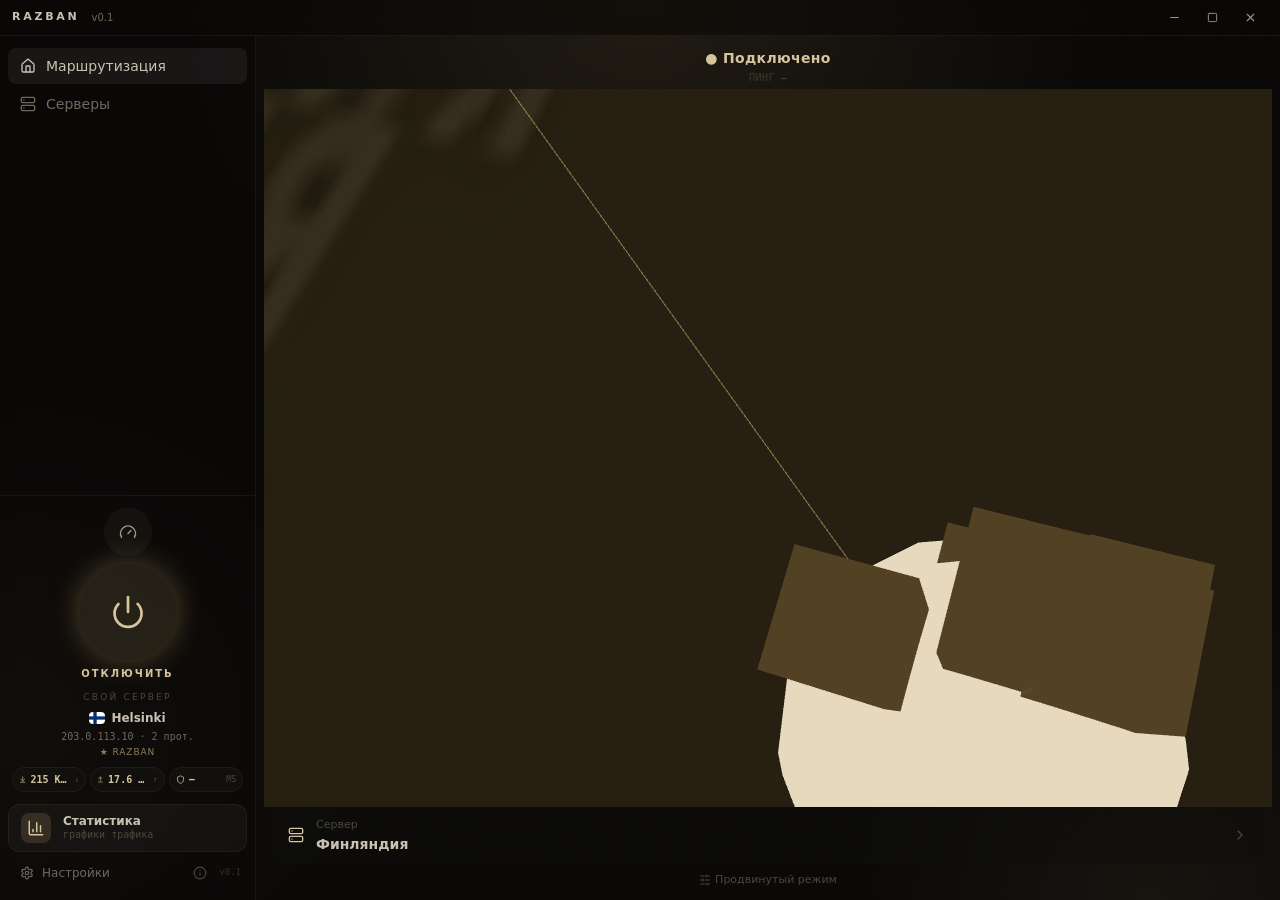
==== commit 2161b835: "android 0.1.39 (vc40): neutral pale-gold theme Re-theme the whole UI from sky-blue to a neutral pale" ====
--- a/android/app/src/main/assets/webui/index.html
+++ b/android/app/src/main/assets/webui/index.html
@@ -47,12 +47,12 @@
         window.__razbanDeliver = function (s) { var ev = { data: s }; for (var i = 0; i < listeners.length; i++) { try { listeners[i](ev); } catch (e) { console.error(e); } } };
       })();
     </script>
-    <script type="module" crossorigin src="./assets/index-D59eM-CJ.js"></script>
+    <script type="module" crossorigin src="./assets/index-BLsztpGc.js"></script>
     <link rel="modulepreload" crossorigin href="./assets/react-DjQ2LsK7.js">
     <link rel="modulepreload" crossorigin href="./assets/framer-B7xh2Myh.js">
     <link rel="modulepreload" crossorigin href="./assets/charts-MIEmouHH.js">
     <link rel="modulepreload" crossorigin href="./assets/icons-Cf90ewHo.js">
-    <link rel="stylesheet" crossorigin href="./assets/index-Bh1Ee36q.css">
+    <link rel="stylesheet" crossorigin href="./assets/index-Bpr3l0eV.css">
   </head>
   <body>
     <div id="root"></div>
--- a/android/app/src/main/assets/webui/assets/index-Bpr3l0eV.css
+++ b/android/app/src/main/assets/webui/assets/index-Bpr3l0eV.css
@@ -0,0 +1 @@
+*,:before,:after{--tw-border-spacing-x: 0;--tw-border-spacing-y: 0;--tw-translate-x: 0;--tw-translate-y: 0;--tw-rotate: 0;--tw-skew-x: 0;--tw-skew-y: 0;--tw-scale-x: 1;--tw-scale-y: 1;--tw-pan-x: ;--tw-pan-y: ;--tw-pinch-zoom: ;--tw-scroll-snap-strictness: proximity;--tw-gradient-from-position: ;--tw-gradient-via-position: ;--tw-gradient-to-position: ;--tw-ordinal: ;--tw-slashed-zero: ;--tw-numeric-figure: ;--tw-numeric-spacing: ;--tw-numeric-fraction: ;--tw-ring-inset: ;--tw-ring-offset-width: 0px;--tw-ring-offset-color: #fff;--tw-ring-color: rgb(59 130 246 / .5);--tw-ring-offset-shadow: 0 0 #0000;--tw-ring-shadow: 0 0 #0000;--tw-shadow: 0 0 #0000;--tw-shadow-colored: 0 0 #0000;--tw-blur: ;--tw-brightness: ;--tw-contrast: ;--tw-grayscale: ;--tw-hue-rotate: ;--tw-invert: ;--tw-saturate: ;--tw-sepia: ;--tw-drop-shadow: ;--tw-backdrop-blur: ;--tw-backdrop-brightness: ;--tw-backdrop-contrast: ;--tw-backdrop-grayscale: ;--tw-backdrop-hue-rotate: ;--tw-backdrop-invert: ;--tw-backdrop-opacity: ;--tw-backdrop-saturate: ;--tw-backdrop-sepia: ;--tw-contain-size: ;--tw-contain-layout: ;--tw-contain-paint: ;--tw-contain-style: }::backdrop{--tw-border-spacing-x: 0;--tw-border-spacing-y: 0;--tw-translate-x: 0;--tw-translate-y: 0;--tw-rotate: 0;--tw-skew-x: 0;--tw-skew-y: 0;--tw-scale-x: 1;--tw-scale-y: 1;--tw-pan-x: ;--tw-pan-y: ;--tw-pinch-zoom: ;--tw-scroll-snap-strictness: proximity;--tw-gradient-from-position: ;--tw-gradient-via-position: ;--tw-gradient-to-position: ;--tw-ordinal: ;--tw-slashed-zero: ;--tw-numeric-figure: ;--tw-numeric-spacing: ;--tw-numeric-fraction: ;--tw-ring-inset: ;--tw-ring-offset-width: 0px;--tw-ring-offset-color: #fff;--tw-ring-color: rgb(59 130 246 / .5);--tw-ring-offset-shadow: 0 0 #0000;--tw-ring-shadow: 0 0 #0000;--tw-shadow: 0 0 #0000;--tw-shadow-colored: 0 0 #0000;--tw-blur: ;--tw-brightness: ;--tw-contrast: ;--tw-grayscale: ;--tw-hue-rotate: ;--tw-invert: ;--tw-saturate: ;--tw-sepia: ;--tw-drop-shadow: ;--tw-backdrop-blur: ;--tw-backdrop-brightness: ;--tw-backdrop-contrast: ;--tw-backdrop-grayscale: ;--tw-backdrop-hue-rotate: ;--tw-backdrop-invert: ;--tw-backdrop-opacity: ;--tw-backdrop-saturate: ;--tw-backdrop-sepia: ;--tw-contain-size: ;--tw-contain-layout: ;--tw-contain-paint: ;--tw-contain-style: }*,:before,:after{box-sizing:border-box;border-width:0;border-style:solid;border-color:#e5e7eb}:before,:after{--tw-content: ""}html,:host{line-height:1.5;-webkit-text-size-adjust:100%;-moz-tab-size:4;-o-tab-size:4;tab-size:4;font-family:ui-sans-serif,system-ui,sans-serif,"Apple Color Emoji","Segoe UI Emoji",Segoe UI Symbol,"Noto Color Emoji";font-feature-settings:normal;font-variation-settings:normal;-webkit-tap-highlight-color:transparent}body{margin:0;line-height:inherit}hr{height:0;color:inherit;border-top-width:1px}abbr:where([title]){-webkit-text-decoration:underline dotted;text-decoration:underline dotted}h1,h2,h3,h4,h5,h6{font-size:inherit;font-weight:inherit}a{color:inherit;text-decoration:inherit}b,strong{font-weight:bolder}code,kbd,samp,pre{font-family:JetBrains Mono,Cascadia Code,ui-monospace,monospace;font-feature-settings:normal;font-variation-settings:normal;font-size:1em}small{font-size:80%}sub,sup{font-size:75%;line-height:0;position:relative;vertical-align:baseline}sub{bottom:-.25em}sup{top:-.5em}table{text-indent:0;border-color:inherit;border-collapse:collapse}button,input,optgroup,select,textarea{font-family:inherit;font-feature-settings:inherit;font-variation-settings:inherit;font-size:100%;font-weight:inherit;line-height:inherit;letter-spacing:inherit;color:inherit;margin:0;padding:0}button,select{text-transform:none}button,input:where([type=button]),input:where([type=reset]),input:where([type=submit]){-webkit-appearance:button;background-color:transparent;background-image:none}:-moz-focusring{outline:auto}:-moz-ui-invalid{box-shadow:none}progress{vertical-align:baseline}::-webkit-inner-spin-button,::-webkit-outer-spin-button{height:auto}[type=search]{-webkit-appearance:textfield;outline-offset:-2px}::-webkit-search-decoration{-webkit-appearance:none}::-webkit-file-upload-button{-webkit-appearance:button;font:inherit}summary{display:list-item}blockquote,dl,dd,h1,h2,h3,h4,h5,h6,hr,figure,p,pre{margin:0}fieldset{margin:0;padding:0}legend{padding:0}ol,ul,menu{list-style:none;margin:0;padding:0}dialog{padding:0}textarea{resize:vertical}input::-moz-placeholder,textarea::-moz-placeholder{opacity:1;color:#9ca3af}input::placeholder,textarea::placeholder{opacity:1;color:#9ca3af}button,[role=button]{cursor:pointer}:disabled{cursor:default}img,svg,video,canvas,audio,iframe,embed,object{display:block;vertical-align:middle}img,video{max-width:100%;height:auto}[hidden]:where(:not([hidden=until-found])){display:none}.glass-card{border-radius:1rem;border-width:1px;border-color:#ffffff0d;background-color:#141310cc;--tw-backdrop-blur: blur(24px);backdrop-filter:var(--tw-backdrop-blur) var(--tw-backdrop-brightness) var(--tw-backdrop-contrast) var(--tw-backdrop-grayscale) var(--tw-backdrop-hue-rotate) var(--tw-backdrop-invert) var(--tw-backdrop-opacity) var(--tw-backdrop-saturate) var(--tw-backdrop-sepia)}.glass-card-hover{transition-property:all;transition-timing-function:cubic-bezier(.4,0,.2,1);transition-duration:.2s}.glass-card-hover:hover{border-color:#ffffff1a;background-color:#1a1915cc}.btn-primary{display:inline-flex;align-items:center;justify-content:center;gap:.5rem;border-radius:.5rem;padding:.5rem 1rem;font-size:.875rem;line-height:1.25rem;font-weight:500;transition-property:all;transition-timing-function:cubic-bezier(.4,0,.2,1);transition-duration:.15s}.btn-primary:disabled{cursor:not-allowed;opacity:.5}.btn-primary{--tw-bg-opacity: 1;background-color:rgb(179 151 101 / var(--tw-bg-opacity, 1));--tw-text-opacity: 1;color:rgb(10 9 8 / var(--tw-text-opacity, 1))}.btn-primary:hover{--tw-bg-opacity: 1;background-color:rgb(198 174 126 / var(--tw-bg-opacity, 1))}.btn-secondary{display:inline-flex;align-items:center;justify-content:center;gap:.5rem;border-radius:.5rem;padding:.5rem 1rem;font-size:.875rem;line-height:1.25rem;font-weight:500;transition-property:all;transition-timing-function:cubic-bezier(.4,0,.2,1);transition-duration:.15s}.btn-secondary:disabled{cursor:not-allowed;opacity:.5}.btn-secondary{border-width:1px;border-color:#ffffff0d;background-color:#23211ccc;--tw-text-opacity: 1;color:rgb(201 194 178 / var(--tw-text-opacity, 1))}.btn-secondary:hover{--tw-bg-opacity: 1;background-color:rgb(52 49 42 / var(--tw-bg-opacity, 1))}.btn-ghost{display:inline-flex;align-items:center;justify-content:center;gap:.5rem;border-radius:.5rem;padding:.5rem 1rem;font-size:.875rem;line-height:1.25rem;font-weight:500;transition-property:all;transition-timing-function:cubic-bezier(.4,0,.2,1);transition-duration:.15s}.btn-ghost:disabled{cursor:not-allowed;opacity:.5}.btn-ghost{--tw-text-opacity: 1;color:rgb(201 194 178 / var(--tw-text-opacity, 1))}.btn-ghost:hover{background-color:#ffffff0d}.input{width:100%;border-width:1px;border-color:#ffffff0d;background-color:#0f0e0c99}.input:hover{border-color:#ffffff1a}.input:focus{border-color:#b3976580}.input{border-radius:.5rem;padding:.5rem .75rem;font-size:.875rem;line-height:1.25rem;transition-property:color,background-color,border-color,text-decoration-color,fill,stroke;transition-timing-function:cubic-bezier(.4,0,.2,1);transition-duration:.15s}.input::-moz-placeholder{--tw-text-opacity: 1;color:rgb(111 105 92 / var(--tw-text-opacity, 1))}.input::placeholder{--tw-text-opacity: 1;color:rgb(111 105 92 / var(--tw-text-opacity, 1))}.label{margin-bottom:.375rem;display:block;font-size:.75rem;line-height:1rem;font-weight:500;--tw-text-opacity: 1;color:rgb(157 150 134 / var(--tw-text-opacity, 1))}.grain:before{content:"";position:absolute;inset:0;pointer-events:none;background-image:url("data:image/svg+xml,%3Csvg xmlns='http://www.w3.org/2000/svg' width='200' height='200'%3E%3Cfilter id='n'%3E%3CfeTurbulence baseFrequency='0.9' numOctaves='2'/%3E%3CfeColorMatrix values='0 0 0 0 1 0 0 0 0 1 0 0 0 0 1 0 0 0 0.5 0'/%3E%3C/filter%3E%3Crect width='200' height='200' filter='url(%23n)' opacity='0.6'/%3E%3C/svg%3E");opacity:var(--grain-opacity);mix-blend-mode:overlay}.pointer-events-none{pointer-events:none}.pointer-events-auto{pointer-events:auto}.visible{visibility:visible}.invisible{visibility:hidden}.collapse{visibility:collapse}.static{position:static}.fixed{position:fixed}.absolute{position:absolute}.relative{position:relative}.sticky{position:sticky}.-inset-1{inset:-.25rem}.inset-0{inset:0}.inset-y-0{top:0;bottom:0}.-right-6{right:-1.5rem}.-top-6{top:-1.5rem}.bottom-0{bottom:0}.bottom-2{bottom:.5rem}.bottom-3{bottom:.75rem}.bottom-5{bottom:1.25rem}.left-0{left:0}.left-1\/2{left:50%}.left-2{left:.5rem}.left-2\.5{left:.625rem}.left-3{left:.75rem}.left-4{left:1rem}.right-0{right:0}.right-2{right:.5rem}.right-4{right:1rem}.right-5{right:1.25rem}.top-0{top:0}.top-1{top:.25rem}.top-1\/2{top:50%}.top-12{top:3rem}.top-14{top:3.5rem}.top-3{top:.75rem}.top-4{top:1rem}.top-full{top:100%}.z-10{z-index:10}.z-20{z-index:20}.z-40{z-index:40}.z-50{z-index:50}.z-\[60\]{z-index:60}.z-\[70\]{z-index:70}.order-2{order:2}.order-3{order:3}.col-span-full{grid-column:1 / -1}.-mx-1{margin-left:-.25rem;margin-right:-.25rem}.mx-0\.5{margin-left:.125rem;margin-right:.125rem}.mx-4{margin-left:1rem;margin-right:1rem}.mx-auto{margin-left:auto;margin-right:auto}.my-1{margin-top:.25rem;margin-bottom:.25rem}.my-4{margin-top:1rem;margin-bottom:1rem}.-mb-px{margin-bottom:-1px}.-mr-1{margin-right:-.25rem}.-mt-1{margin-top:-.25rem}.-mt-5{margin-top:-1.25rem}.mb-0\.5{margin-bottom:.125rem}.mb-1{margin-bottom:.25rem}.mb-1\.5{margin-bottom:.375rem}.mb-2{margin-bottom:.5rem}.mb-3{margin-bottom:.75rem}.mb-4{margin-bottom:1rem}.mb-6{margin-bottom:1.5rem}.mb-8{margin-bottom:2rem}.ml-1{margin-left:.25rem}.ml-2{margin-left:.5rem}.ml-7{margin-left:1.75rem}.ml-auto{margin-left:auto}.mr-2{margin-right:.5rem}.mr-\[48\%\]{margin-right:48%}.mt-0\.5{margin-top:.125rem}.mt-1{margin-top:.25rem}.mt-1\.5{margin-top:.375rem}.mt-2{margin-top:.5rem}.mt-2\.5{margin-top:.625rem}.mt-3{margin-top:.75rem}.mt-4{margin-top:1rem}.mt-6{margin-top:1.5rem}.mt-auto{margin-top:auto}.mt-px{margin-top:1px}.block{display:block}.inline{display:inline}.flex{display:flex}.inline-flex{display:inline-flex}.grid{display:grid}.hidden{display:none}.h-1{height:.25rem}.h-1\.5{height:.375rem}.h-10{height:2.5rem}.h-12{height:3rem}.h-14{height:3.5rem}.h-2{height:.5rem}.h-20{height:5rem}.h-24{height:6rem}.h-3{height:.75rem}.h-3\.5{height:.875rem}.h-4{height:1rem}.h-48{height:12rem}.h-5{height:1.25rem}.h-52{height:13rem}.h-6{height:1.5rem}.h-64{height:16rem}.h-72{height:18rem}.h-9{height:2.25rem}.h-\[18px\]{height:18px}.h-\[22px\]{height:22px}.h-\[32vh\]{height:32vh}.h-full{height:100%}.h-px{height:1px}.h-screen{height:100vh}.max-h-32{max-height:8rem}.max-h-44{max-height:11rem}.max-h-56{max-height:14rem}.max-h-60{max-height:15rem}.max-h-64{max-height:16rem}.max-h-72{max-height:18rem}.max-h-\[42vh\]{max-height:42vh}.max-h-\[70vh\]{max-height:70vh}.min-h-0{min-height:0px}.min-h-\[200px\]{min-height:200px}.w-0\.5{width:.125rem}.w-1{width:.25rem}.w-1\.5{width:.375rem}.w-1\/2{width:50%}.w-10{width:2.5rem}.w-12{width:3rem}.w-14{width:3.5rem}.w-16{width:4rem}.w-2{width:.5rem}.w-2\/5{width:40%}.w-20{width:5rem}.w-24{width:6rem}.w-3{width:.75rem}.w-3\.5{width:.875rem}.w-4{width:1rem}.w-5{width:1.25rem}.w-52{width:13rem}.w-6{width:1.5rem}.w-64{width:16rem}.w-72{width:18rem}.w-8{width:2rem}.w-9{width:2.25rem}.w-\[18px\]{width:18px}.w-\[360px\]{width:360px}.w-\[46\%\]{width:46%}.w-fit{width:-moz-fit-content;width:fit-content}.w-full{width:100%}.w-max{width:-moz-max-content;width:max-content}.w-screen{width:100vw}.min-w-0{min-width:0px}.min-w-\[58px\]{min-width:58px}.max-w-2xl{max-width:42rem}.max-w-3xl{max-width:48rem}.max-w-5xl{max-width:64rem}.max-w-\[180px\]{max-width:180px}.max-w-\[260px\]{max-width:260px}.max-w-\[55\%\]{max-width:55%}.max-w-\[90px\]{max-width:90px}.max-w-full{max-width:100%}.max-w-md{max-width:28rem}.max-w-sm{max-width:24rem}.max-w-xs{max-width:20rem}.flex-1{flex:1 1 0%}.shrink-0{flex-shrink:0}.-translate-x-1\/2{--tw-translate-x: -50%;transform:translate(var(--tw-translate-x),var(--tw-translate-y)) rotate(var(--tw-rotate)) skew(var(--tw-skew-x)) skewY(var(--tw-skew-y)) scaleX(var(--tw-scale-x)) scaleY(var(--tw-scale-y))}.-translate-y-1\/2{--tw-translate-y: -50%;transform:translate(var(--tw-translate-x),var(--tw-translate-y)) rotate(var(--tw-rotate)) skew(var(--tw-skew-x)) skewY(var(--tw-skew-y)) scaleX(var(--tw-scale-x)) scaleY(var(--tw-scale-y))}.translate-x-0{--tw-translate-x: 0px;transform:translate(var(--tw-translate-x),var(--tw-translate-y)) rotate(var(--tw-rotate)) skew(var(--tw-skew-x)) skewY(var(--tw-skew-y)) scaleX(var(--tw-scale-x)) scaleY(var(--tw-scale-y))}.translate-x-\[14px\]{--tw-translate-x: 14px;transform:translate(var(--tw-translate-x),var(--tw-translate-y)) rotate(var(--tw-rotate)) skew(var(--tw-skew-x)) skewY(var(--tw-skew-y)) scaleX(var(--tw-scale-x)) scaleY(var(--tw-scale-y))}.translate-x-\[18px\]{--tw-translate-x: 18px;transform:translate(var(--tw-translate-x),var(--tw-translate-y)) rotate(var(--tw-rotate)) skew(var(--tw-skew-x)) skewY(var(--tw-skew-y)) scaleX(var(--tw-scale-x)) scaleY(var(--tw-scale-y))}.transform{transform:translate(var(--tw-translate-x),var(--tw-translate-y)) rotate(var(--tw-rotate)) skew(var(--tw-skew-x)) skewY(var(--tw-skew-y)) scaleX(var(--tw-scale-x)) scaleY(var(--tw-scale-y))}@keyframes ping{75%,to{transform:scale(2);opacity:0}}.animate-ping{animation:ping 1s cubic-bezier(0,0,.2,1) infinite}.animate-pulse{animation:pulse 2s cubic-bezier(.4,0,.6,1) infinite}@keyframes pulse{50%{opacity:.5}}.animate-pulse-slow{animation:pulse 3s cubic-bezier(.4,0,.6,1) infinite}@keyframes spin{to{transform:rotate(360deg)}}.animate-spin{animation:spin 1s linear infinite}.cursor-default{cursor:default}.cursor-grab{cursor:grab}.cursor-not-allowed{cursor:not-allowed}.cursor-pointer{cursor:pointer}.cursor-wait{cursor:wait}.select-none{-webkit-user-select:none;-moz-user-select:none;user-select:none}.resize-none{resize:none}.resize{resize:both}.grid-cols-1{grid-template-columns:repeat(1,minmax(0,1fr))}.grid-cols-2{grid-template-columns:repeat(2,minmax(0,1fr))}.grid-cols-3{grid-template-columns:repeat(3,minmax(0,1fr))}.grid-cols-4{grid-template-columns:repeat(4,minmax(0,1fr))}.grid-cols-\[1fr_120px_140px\]{grid-template-columns:1fr 120px 140px}.grid-cols-\[1fr_220px_auto\]{grid-template-columns:1fr 220px auto}.flex-col{flex-direction:column}.flex-wrap{flex-wrap:wrap}.place-items-center{place-items:center}.items-start{align-items:flex-start}.items-end{align-items:flex-end}.items-center{align-items:center}.items-baseline{align-items:baseline}.items-stretch{align-items:stretch}.justify-end{justify-content:flex-end}.justify-center{justify-content:center}.justify-between{justify-content:space-between}.justify-around{justify-content:space-around}.gap-0\.5{gap:.125rem}.gap-1{gap:.25rem}.gap-1\.5{gap:.375rem}.gap-2{gap:.5rem}.gap-2\.5{gap:.625rem}.gap-3{gap:.75rem}.gap-4{gap:1rem}.space-y-0\.5>:not([hidden])~:not([hidden]){--tw-space-y-reverse: 0;margin-top:calc(.125rem * calc(1 - var(--tw-space-y-reverse)));margin-bottom:calc(.125rem * var(--tw-space-y-reverse))}.space-y-1>:not([hidden])~:not([hidden]){--tw-space-y-reverse: 0;margin-top:calc(.25rem * calc(1 - var(--tw-space-y-reverse)));margin-bottom:calc(.25rem * var(--tw-space-y-reverse))}.space-y-1\.5>:not([hidden])~:not([hidden]){--tw-space-y-reverse: 0;margin-top:calc(.375rem * calc(1 - var(--tw-space-y-reverse)));margin-bottom:calc(.375rem * var(--tw-space-y-reverse))}.space-y-2>:not([hidden])~:not([hidden]){--tw-space-y-reverse: 0;margin-top:calc(.5rem * calc(1 - var(--tw-space-y-reverse)));margin-bottom:calc(.5rem * var(--tw-space-y-reverse))}.space-y-3>:not([hidden])~:not([hidden]){--tw-space-y-reverse: 0;margin-top:calc(.75rem * calc(1 - var(--tw-space-y-reverse)));margin-bottom:calc(.75rem * var(--tw-space-y-reverse))}.space-y-4>:not([hidden])~:not([hidden]){--tw-space-y-reverse: 0;margin-top:calc(1rem * calc(1 - var(--tw-space-y-reverse)));margin-bottom:calc(1rem * var(--tw-space-y-reverse))}.space-y-5>:not([hidden])~:not([hidden]){--tw-space-y-reverse: 0;margin-top:calc(1.25rem * calc(1 - var(--tw-space-y-reverse)));margin-bottom:calc(1.25rem * var(--tw-space-y-reverse))}.space-y-6>:not([hidden])~:not([hidden]){--tw-space-y-reverse: 0;margin-top:calc(1.5rem * calc(1 - var(--tw-space-y-reverse)));margin-bottom:calc(1.5rem * var(--tw-space-y-reverse))}.overflow-auto{overflow:auto}.overflow-hidden{overflow:hidden}.overflow-x-auto{overflow-x:auto}.overflow-y-auto{overflow-y:auto}.truncate{overflow:hidden;text-overflow:ellipsis;white-space:nowrap}.whitespace-nowrap{white-space:nowrap}.whitespace-pre-wrap{white-space:pre-wrap}.break-words{overflow-wrap:break-word}.break-all{word-break:break-all}.rounded{border-radius:.25rem}.rounded-2xl{border-radius:1rem}.rounded-3xl{border-radius:1.5rem}.rounded-\[3px\]{border-radius:3px}.rounded-full{border-radius:9999px}.rounded-lg{border-radius:.5rem}.rounded-md{border-radius:.375rem}.rounded-sm{border-radius:.125rem}.rounded-xl{border-radius:.75rem}.rounded-t-2xl{border-top-left-radius:1rem;border-top-right-radius:1rem}.border{border-width:1px}.border-2{border-width:2px}.border-4{border-width:4px}.border-b{border-bottom-width:1px}.border-b-2{border-bottom-width:2px}.border-l-2{border-left-width:2px}.border-r{border-right-width:1px}.border-t{border-top-width:1px}.border-dashed{border-style:dashed}.border-accent-400\/40{border-color:#c6ae7e66}.border-accent-500{--tw-border-opacity: 1;border-color:rgb(179 151 101 / var(--tw-border-opacity, 1))}.border-accent-500\/30{border-color:#b397654d}.border-accent-500\/40{border-color:#b3976566}.border-accent-500\/50{border-color:#b3976580}.border-accent-500\/60{border-color:#b3976599}.border-amber-400\/40{border-color:#fbbf2466}.border-amber-500\/30{border-color:#f59e0b4d}.border-amber-500\/40{border-color:#f59e0b66}.border-amber-500\/60{border-color:#f59e0b99}.border-amber-500\/70{border-color:#f59e0bb3}.border-danger-500{--tw-border-opacity: 1;border-color:rgb(235 87 87 / var(--tw-border-opacity, 1))}.border-danger-500\/30{border-color:#eb57574d}.border-danger-500\/50{border-color:#eb575780}.border-danger-500\/60{border-color:#eb575799}.border-ink-500{--tw-border-opacity: 1;border-color:rgb(75 71 61 / var(--tw-border-opacity, 1))}.border-ink-700{--tw-border-opacity: 1;border-color:rgb(35 33 28 / var(--tw-border-opacity, 1))}.border-ink-950{--tw-border-opacity: 1;border-color:rgb(10 9 8 / var(--tw-border-opacity, 1))}.border-red-500\/40{border-color:#ef444466}.border-transparent{border-color:transparent}.border-warn-500{--tw-border-opacity: 1;border-color:rgb(244 180 0 / var(--tw-border-opacity, 1))}.border-warn-500\/30{border-color:#f4b4004d}.border-warn-500\/40{border-color:#f4b40066}.border-warn-500\/50{border-color:#f4b40080}.border-warn-500\/60{border-color:#f4b40099}.border-warn-500\/80{border-color:#f4b400cc}.border-white\/10{border-color:#ffffff1a}.border-white\/15{border-color:#ffffff26}.border-white\/5{border-color:#ffffff0d}.border-white\/\[0\.04\]{border-color:#ffffff0a}.bg-accent-400{--tw-bg-opacity: 1;background-color:rgb(198 174 126 / var(--tw-bg-opacity, 1))}.bg-accent-400\/70{background-color:#c6ae7eb3}.bg-accent-500{--tw-bg-opacity: 1;background-color:rgb(179 151 101 / var(--tw-bg-opacity, 1))}.bg-accent-500\/10{background-color:#b397651a}.bg-accent-500\/15{background-color:#b3976526}.bg-accent-500\/20{background-color:#b3976533}.bg-accent-500\/40{background-color:#b3976566}.bg-accent-500\/70{background-color:#b39765b3}.bg-accent-500\/90{background-color:#b39765e6}.bg-accent-500\/\[0\.04\]{background-color:#b397650a}.bg-accent-500\/\[0\.05\]{background-color:#b397650d}.bg-accent-500\/\[0\.06\]{background-color:#b397650f}.bg-accent-500\/\[0\.08\]{background-color:#b3976514}.bg-accent-500\/\[0\.12\]{background-color:#b397651f}.bg-amber-400{--tw-bg-opacity: 1;background-color:rgb(251 191 36 / var(--tw-bg-opacity, 1))}.bg-amber-500\/10{background-color:#f59e0b1a}.bg-amber-500\/15{background-color:#f59e0b26}.bg-amber-500\/20{background-color:#f59e0b33}.bg-amber-500\/5{background-color:#f59e0b0d}.bg-amber-500\/90{background-color:#f59e0be6}.bg-amber-500\/\[0\.06\]{background-color:#f59e0b0f}.bg-black\/20{background-color:#0003}.bg-black\/30{background-color:#0000004d}.bg-black\/40{background-color:#0006}.bg-black\/50{background-color:#00000080}.bg-black\/60{background-color:#0009}.bg-blue-500\/15{background-color:#3b82f626}.bg-cyan-400{--tw-bg-opacity: 1;background-color:rgb(34 211 238 / var(--tw-bg-opacity, 1))}.bg-cyan-500\/15{background-color:#06b6d426}.bg-danger-500{--tw-bg-opacity: 1;background-color:rgb(235 87 87 / var(--tw-bg-opacity, 1))}.bg-danger-500\/10{background-color:#eb57571a}.bg-danger-500\/15{background-color:#eb575726}.bg-danger-500\/20{background-color:#eb575733}.bg-danger-500\/5{background-color:#eb57570d}.bg-danger-500\/\[0\.08\]{background-color:#eb575714}.bg-emerald-500\/15{background-color:#10b98126}.bg-indigo-500\/15{background-color:#6366f126}.bg-ink-500{--tw-bg-opacity: 1;background-color:rgb(75 71 61 / var(--tw-bg-opacity, 1))}.bg-ink-600{--tw-bg-opacity: 1;background-color:rgb(52 49 42 / var(--tw-bg-opacity, 1))}.bg-ink-700{--tw-bg-opacity: 1;background-color:rgb(35 33 28 / var(--tw-bg-opacity, 1))}.bg-ink-700\/40{background-color:#23211c66}.bg-ink-700\/50{background-color:#23211c80}.bg-ink-700\/60{background-color:#23211c99}.bg-ink-800{--tw-bg-opacity: 1;background-color:rgb(26 25 21 / var(--tw-bg-opacity, 1))}.bg-ink-800\/40{background-color:#1a191566}.bg-ink-800\/60{background-color:#1a191599}.bg-ink-800\/70{background-color:#1a1915b3}.bg-ink-800\/80{background-color:#1a1915cc}.bg-ink-850\/50{background-color:#14131080}.bg-ink-900{--tw-bg-opacity: 1;background-color:rgb(15 14 12 / var(--tw-bg-opacity, 1))}.bg-ink-900\/30{background-color:#0f0e0c4d}.bg-ink-900\/40{background-color:#0f0e0c66}.bg-ink-900\/50{background-color:#0f0e0c80}.bg-ink-900\/60{background-color:#0f0e0c99}.bg-ink-900\/90{background-color:#0f0e0ce6}.bg-ink-900\/95{background-color:#0f0e0cf2}.bg-ink-950\/40{background-color:#0a090866}.bg-ink-950\/50{background-color:#0a090880}.bg-ink-950\/60{background-color:#0a090899}.bg-ink-950\/85{background-color:#0a0908d9}.bg-orange-500\/15{background-color:#f9731626}.bg-pink-500\/15{background-color:#ec489926}.bg-purple-400{--tw-bg-opacity: 1;background-color:rgb(192 132 252 / var(--tw-bg-opacity, 1))}.bg-purple-500\/15{background-color:#a855f726}.bg-red-500{--tw-bg-opacity: 1;background-color:rgb(239 68 68 / var(--tw-bg-opacity, 1))}.bg-red-500\/90{background-color:#ef4444e6}.bg-rose-400{--tw-bg-opacity: 1;background-color:rgb(251 113 133 / var(--tw-bg-opacity, 1))}.bg-rose-500\/15{background-color:#f43f5e26}.bg-rose-500\/\[0\.06\]{background-color:#f43f5e0f}.bg-teal-500\/15{background-color:#14b8a626}.bg-transparent{background-color:transparent}.bg-warn-500{--tw-bg-opacity: 1;background-color:rgb(244 180 0 / var(--tw-bg-opacity, 1))}.bg-warn-500\/10{background-color:#f4b4001a}.bg-warn-500\/5{background-color:#f4b4000d}.bg-warn-500\/\[0\.08\]{background-color:#f4b40014}.bg-warn-500\/\[0\.10\]{background-color:#f4b4001a}.bg-white{--tw-bg-opacity: 1;background-color:rgb(255 255 255 / var(--tw-bg-opacity, 1))}.bg-white\/10{background-color:#ffffff1a}.bg-white\/5{background-color:#ffffff0d}.bg-white\/\[0\.015\]{background-color:#ffffff04}.bg-white\/\[0\.02\]{background-color:#ffffff05}.bg-white\/\[0\.03\]{background-color:#ffffff08}.bg-white\/\[0\.04\]{background-color:#ffffff0a}.bg-white\/\[0\.06\]{background-color:#ffffff0f}.bg-white\/\[0\.08\]{background-color:#ffffff14}.bg-white\/\[0\.10\]{background-color:#ffffff1a}.bg-gradient-to-b{background-image:linear-gradient(to bottom,var(--tw-gradient-stops))}.bg-gradient-to-br{background-image:linear-gradient(to bottom right,var(--tw-gradient-stops))}.bg-gradient-to-r{background-image:linear-gradient(to right,var(--tw-gradient-stops))}.from-accent-500{--tw-gradient-from: #B39765 var(--tw-gradient-from-position);--tw-gradient-to: rgb(179 151 101 / 0) var(--tw-gradient-to-position);--tw-gradient-stops: var(--tw-gradient-from), var(--tw-gradient-to)}.from-amber-400\/0{--tw-gradient-from: rgb(251 191 36 / 0) var(--tw-gradient-from-position);--tw-gradient-to: rgb(251 191 36 / 0) var(--tw-gradient-to-position);--tw-gradient-stops: var(--tw-gradient-from), var(--tw-gradient-to)}.from-danger-500{--tw-gradient-from: #EB5757 var(--tw-gradient-from-position);--tw-gradient-to: rgb(235 87 87 / 0) var(--tw-gradient-to-position);--tw-gradient-stops: var(--tw-gradient-from), var(--tw-gradient-to)}.from-ink-800\/90{--tw-gradient-from: rgb(26 25 21 / .9) var(--tw-gradient-from-position);--tw-gradient-to: rgb(26 25 21 / 0) var(--tw-gradient-to-position);--tw-gradient-stops: var(--tw-gradient-from), var(--tw-gradient-to)}.from-transparent{--tw-gradient-from: transparent var(--tw-gradient-from-position);--tw-gradient-to: rgb(0 0 0 / 0) var(--tw-gradient-to-position);--tw-gradient-stops: var(--tw-gradient-from), var(--tw-gradient-to)}.via-accent-400{--tw-gradient-to: rgb(198 174 126 / 0) var(--tw-gradient-to-position);--tw-gradient-stops: var(--tw-gradient-from), #C6AE7E var(--tw-gradient-via-position), var(--tw-gradient-to)}.via-amber-400\/60{--tw-gradient-to: rgb(251 191 36 / 0) var(--tw-gradient-to-position);--tw-gradient-stops: var(--tw-gradient-from), rgb(251 191 36 / .6) var(--tw-gradient-via-position), var(--tw-gradient-to)}.via-ink-900\/95{--tw-gradient-to: rgb(15 14 12 / 0) var(--tw-gradient-to-position);--tw-gradient-stops: var(--tw-gradient-from), rgb(15 14 12 / .95) var(--tw-gradient-via-position), var(--tw-gradient-to)}.to-accent-300{--tw-gradient-to: #D6C49E var(--tw-gradient-to-position)}.to-accent-400{--tw-gradient-to: #C6AE7E var(--tw-gradient-to-position)}.to-amber-400\/0{--tw-gradient-to: rgb(251 191 36 / 0) var(--tw-gradient-to-position)}.to-black\/90{--tw-gradient-to: rgb(0 0 0 / .9) var(--tw-gradient-to-position)}.to-rose-500{--tw-gradient-to: #f43f5e var(--tw-gradient-to-position)}.to-transparent{--tw-gradient-to: transparent var(--tw-gradient-to-position)}.object-contain{-o-object-fit:contain;object-fit:contain}.object-cover{-o-object-fit:cover;object-fit:cover}.p-0\.5{padding:.125rem}.p-1{padding:.25rem}.p-1\.5{padding:.375rem}.p-2{padding:.5rem}.p-2\.5{padding:.625rem}.p-3{padding:.75rem}.p-3\.5{padding:.875rem}.p-4{padding:1rem}.p-5{padding:1.25rem}.p-6{padding:1.5rem}.p-\[2px\]{padding:2px}.px-0\.5{padding-left:.125rem;padding-right:.125rem}.px-1{padding-left:.25rem;padding-right:.25rem}.px-1\.5{padding-left:.375rem;padding-right:.375rem}.px-2{padding-left:.5rem;padding-right:.5rem}.px-2\.5{padding-left:.625rem;padding-right:.625rem}.px-3{padding-left:.75rem;padding-right:.75rem}.px-3\.5{padding-left:.875rem;padding-right:.875rem}.px-4{padding-left:1rem;padding-right:1rem}.px-5{padding-left:1.25rem;padding-right:1.25rem}.px-6{padding-left:1.5rem;padding-right:1.5rem}.px-8{padding-left:2rem;padding-right:2rem}.py-0\.5{padding-top:.125rem;padding-bottom:.125rem}.py-1{padding-top:.25rem;padding-bottom:.25rem}.py-1\.5{padding-top:.375rem;padding-bottom:.375rem}.py-12{padding-top:3rem;padding-bottom:3rem}.py-2{padding-top:.5rem;padding-bottom:.5rem}.py-2\.5{padding-top:.625rem;padding-bottom:.625rem}.py-20{padding-top:5rem;padding-bottom:5rem}.py-3{padding-top:.75rem;padding-bottom:.75rem}.py-4{padding-top:1rem;padding-bottom:1rem}.py-5{padding-top:1.25rem;padding-bottom:1.25rem}.py-6{padding-top:1.5rem;padding-bottom:1.5rem}.py-8{padding-top:2rem;padding-bottom:2rem}.pb-0\.5{padding-bottom:.125rem}.pb-1{padding-bottom:.25rem}.pb-1\.5{padding-bottom:.375rem}.pb-10{padding-bottom:2.5rem}.pb-2{padding-bottom:.5rem}.pb-3{padding-bottom:.75rem}.pb-4{padding-bottom:1rem}.pb-5{padding-bottom:1.25rem}.pb-8{padding-bottom:2rem}.pl-4{padding-left:1rem}.pl-7{padding-left:1.75rem}.pl-8{padding-left:2rem}.pr-1{padding-right:.25rem}.pr-2{padding-right:.5rem}.pt-1{padding-top:.25rem}.pt-1\.5{padding-top:.375rem}.pt-2{padding-top:.5rem}.pt-3{padding-top:.75rem}.pt-5{padding-top:1.25rem}.pt-6{padding-top:1.5rem}.text-left{text-align:left}.text-center{text-align:center}.text-right{text-align:right}.font-mono{font-family:JetBrains Mono,Cascadia Code,ui-monospace,monospace}.text-2xl{font-size:1.5rem;line-height:2rem}.text-3xl{font-size:1.875rem;line-height:2.25rem}.text-\[10\.5px\]{font-size:10.5px}.text-\[10px\]{font-size:10px}.text-\[11px\]{font-size:11px}.text-\[12\.5px\]{font-size:12.5px}.text-\[12px\]{font-size:12px}.text-\[13px\]{font-size:13px}.text-\[8px\]{font-size:8px}.text-\[9\.5px\]{font-size:9.5px}.text-\[9px\]{font-size:9px}.text-base{font-size:1rem;line-height:1.5rem}.text-lg{font-size:1.125rem;line-height:1.75rem}.text-sm{font-size:.875rem;line-height:1.25rem}.text-xl{font-size:1.25rem;line-height:1.75rem}.text-xs{font-size:.75rem;line-height:1rem}.font-black{font-weight:900}.font-bold{font-weight:700}.font-medium{font-weight:500}.font-semibold{font-weight:600}.uppercase{text-transform:uppercase}.lowercase{text-transform:lowercase}.italic{font-style:italic}.tabular-nums{--tw-numeric-spacing: tabular-nums;font-variant-numeric:var(--tw-ordinal) var(--tw-slashed-zero) var(--tw-numeric-figure) var(--tw-numeric-spacing) var(--tw-numeric-fraction)}.leading-none{line-height:1}.leading-relaxed{line-height:1.625}.leading-snug{line-height:1.375}.leading-tight{line-height:1.25}.tracking-\[0\.25em\]{letter-spacing:.25em}.tracking-\[0\.2em\]{letter-spacing:.2em}.tracking-\[0\.3em\]{letter-spacing:.3em}.tracking-tight{letter-spacing:-.025em}.tracking-wide{letter-spacing:.025em}.tracking-wider{letter-spacing:.05em}.tracking-widest{letter-spacing:.1em}.text-accent-100{--tw-text-opacity: 1;color:rgb(243 236 221 / var(--tw-text-opacity, 1))}.text-accent-200{--tw-text-opacity: 1;color:rgb(230 218 192 / var(--tw-text-opacity, 1))}.text-accent-300{--tw-text-opacity: 1;color:rgb(214 196 158 / var(--tw-text-opacity, 1))}.text-accent-300\/80{color:#d6c49ecc}.text-accent-400{--tw-text-opacity: 1;color:rgb(198 174 126 / var(--tw-text-opacity, 1))}.text-accent-400\/70{color:#c6ae7eb3}.text-accent-400\/80{color:#c6ae7ecc}.text-accent-500\/80{color:#b39765cc}.text-amber-300{--tw-text-opacity: 1;color:rgb(252 211 77 / var(--tw-text-opacity, 1))}.text-amber-300\/90{color:#fcd34de6}.text-amber-400{--tw-text-opacity: 1;color:rgb(251 191 36 / var(--tw-text-opacity, 1))}.text-blue-300{--tw-text-opacity: 1;color:rgb(147 197 253 / var(--tw-text-opacity, 1))}.text-cyan-300{--tw-text-opacity: 1;color:rgb(103 232 249 / var(--tw-text-opacity, 1))}.text-danger-500{--tw-text-opacity: 1;color:rgb(235 87 87 / var(--tw-text-opacity, 1))}.text-emerald-300{--tw-text-opacity: 1;color:rgb(110 231 183 / var(--tw-text-opacity, 1))}.text-emerald-400{--tw-text-opacity: 1;color:rgb(52 211 153 / var(--tw-text-opacity, 1))}.text-indigo-300{--tw-text-opacity: 1;color:rgb(165 180 252 / var(--tw-text-opacity, 1))}.text-ink-200{--tw-text-opacity: 1;color:rgb(201 194 178 / var(--tw-text-opacity, 1))}.text-ink-300{--tw-text-opacity: 1;color:rgb(157 150 134 / var(--tw-text-opacity, 1))}.text-ink-400{--tw-text-opacity: 1;color:rgb(111 105 92 / var(--tw-text-opacity, 1))}.text-ink-500{--tw-text-opacity: 1;color:rgb(75 71 61 / var(--tw-text-opacity, 1))}.text-ink-600{--tw-text-opacity: 1;color:rgb(52 49 42 / var(--tw-text-opacity, 1))}.text-ink-700{--tw-text-opacity: 1;color:rgb(35 33 28 / var(--tw-text-opacity, 1))}.text-ink-950{--tw-text-opacity: 1;color:rgb(10 9 8 / var(--tw-text-opacity, 1))}.text-orange-300{--tw-text-opacity: 1;color:rgb(253 186 116 / var(--tw-text-opacity, 1))}.text-pink-300{--tw-text-opacity: 1;color:rgb(249 168 212 / var(--tw-text-opacity, 1))}.text-purple-300{--tw-text-opacity: 1;color:rgb(216 180 254 / var(--tw-text-opacity, 1))}.text-red-300{--tw-text-opacity: 1;color:rgb(252 165 165 / var(--tw-text-opacity, 1))}.text-rose-300{--tw-text-opacity: 1;color:rgb(253 164 175 / var(--tw-text-opacity, 1))}.text-rose-400{--tw-text-opacity: 1;color:rgb(251 113 133 / var(--tw-text-opacity, 1))}.text-teal-300{--tw-text-opacity: 1;color:rgb(94 234 212 / var(--tw-text-opacity, 1))}.text-warn-500{--tw-text-opacity: 1;color:rgb(244 180 0 / var(--tw-text-opacity, 1))}.text-white{--tw-text-opacity: 1;color:rgb(255 255 255 / var(--tw-text-opacity, 1))}.line-through{text-decoration-line:line-through}.opacity-0{opacity:0}.opacity-100{opacity:1}.opacity-30{opacity:.3}.opacity-40{opacity:.4}.opacity-50{opacity:.5}.opacity-55{opacity:.55}.opacity-60{opacity:.6}.opacity-70{opacity:.7}.opacity-80{opacity:.8}.opacity-90{opacity:.9}.opacity-\[0\.07\]{opacity:.07}.opacity-\[0\.08\]{opacity:.08}.shadow{--tw-shadow: 0 1px 3px 0 rgb(0 0 0 / .1), 0 1px 2px -1px rgb(0 0 0 / .1);--tw-shadow-colored: 0 1px 3px 0 var(--tw-shadow-color), 0 1px 2px -1px var(--tw-shadow-color);box-shadow:var(--tw-ring-offset-shadow, 0 0 #0000),var(--tw-ring-shadow, 0 0 #0000),var(--tw-shadow)}.shadow-2xl{--tw-shadow: 0 25px 50px -12px rgb(0 0 0 / .25);--tw-shadow-colored: 0 25px 50px -12px var(--tw-shadow-color);box-shadow:var(--tw-ring-offset-shadow, 0 0 #0000),var(--tw-ring-shadow, 0 0 #0000),var(--tw-shadow)}.shadow-\[0_0_18px_rgba\(214\,184\,116\,0\.5\)\]{--tw-shadow: 0 0 18px rgba(214,184,116,.5);--tw-shadow-colored: 0 0 18px var(--tw-shadow-color);box-shadow:var(--tw-ring-offset-shadow, 0 0 #0000),var(--tw-ring-shadow, 0 0 #0000),var(--tw-shadow)}.shadow-\[0_0_22px_rgba\(214\,184\,116\,0\.55\)\]{--tw-shadow: 0 0 22px rgba(214,184,116,.55);--tw-shadow-colored: 0 0 22px var(--tw-shadow-color);box-shadow:var(--tw-ring-offset-shadow, 0 0 #0000),var(--tw-ring-shadow, 0 0 #0000),var(--tw-shadow)}.shadow-\[0_0_24px_rgba\(239\,68\,68\,0\.30\)\]{--tw-shadow: 0 0 24px rgba(239,68,68,.3);--tw-shadow-colored: 0 0 24px var(--tw-shadow-color);box-shadow:var(--tw-ring-offset-shadow, 0 0 #0000),var(--tw-ring-shadow, 0 0 #0000),var(--tw-shadow)}.shadow-\[0_0_30px_rgba\(214\,184\,116\,0\.35\)\]{--tw-shadow: 0 0 30px rgba(214,184,116,.35);--tw-shadow-colored: 0 0 30px var(--tw-shadow-color);box-shadow:var(--tw-ring-offset-shadow, 0 0 #0000),var(--tw-ring-shadow, 0 0 #0000),var(--tw-shadow)}.shadow-\[0_0_40px_-8px_rgba\(214\,184\,116\,0\.55\)\]{--tw-shadow: 0 0 40px -8px rgba(214,184,116,.55);--tw-shadow-colored: 0 0 40px -8px var(--tw-shadow-color);box-shadow:var(--tw-ring-offset-shadow, 0 0 #0000),var(--tw-ring-shadow, 0 0 #0000),var(--tw-shadow)}.shadow-\[0_0_4px_rgba\(214\,184\,116\,0\.6\)\]{--tw-shadow: 0 0 4px rgba(214,184,116,.6);--tw-shadow-colored: 0 0 4px var(--tw-shadow-color);box-shadow:var(--tw-ring-offset-shadow, 0 0 #0000),var(--tw-ring-shadow, 0 0 #0000),var(--tw-shadow)}.shadow-glow{--tw-shadow: 0 0 60px 0 rgba(179,151,101,.3);--tw-shadow-colored: 0 0 60px 0 var(--tw-shadow-color);box-shadow:var(--tw-ring-offset-shadow, 0 0 #0000),var(--tw-ring-shadow, 0 0 #0000),var(--tw-shadow)}.shadow-lg{--tw-shadow: 0 10px 15px -3px rgb(0 0 0 / .1), 0 4px 6px -4px rgb(0 0 0 / .1);--tw-shadow-colored: 0 10px 15px -3px var(--tw-shadow-color), 0 4px 6px -4px var(--tw-shadow-color);box-shadow:var(--tw-ring-offset-shadow, 0 0 #0000),var(--tw-ring-shadow, 0 0 #0000),var(--tw-shadow)}.shadow-md{--tw-shadow: 0 4px 6px -1px rgb(0 0 0 / .1), 0 2px 4px -2px rgb(0 0 0 / .1);--tw-shadow-colored: 0 4px 6px -1px var(--tw-shadow-color), 0 2px 4px -2px var(--tw-shadow-color);box-shadow:var(--tw-ring-offset-shadow, 0 0 #0000),var(--tw-ring-shadow, 0 0 #0000),var(--tw-shadow)}.shadow-sm{--tw-shadow: 0 1px 2px 0 rgb(0 0 0 / .05);--tw-shadow-colored: 0 1px 2px 0 var(--tw-shadow-color);box-shadow:var(--tw-ring-offset-shadow, 0 0 #0000),var(--tw-ring-shadow, 0 0 #0000),var(--tw-shadow)}.shadow-xl{--tw-shadow: 0 20px 25px -5px rgb(0 0 0 / .1), 0 8px 10px -6px rgb(0 0 0 / .1);--tw-shadow-colored: 0 20px 25px -5px var(--tw-shadow-color), 0 8px 10px -6px var(--tw-shadow-color);box-shadow:var(--tw-ring-offset-shadow, 0 0 #0000),var(--tw-ring-shadow, 0 0 #0000),var(--tw-shadow)}.shadow-accent-500\/20{--tw-shadow-color: rgb(179 151 101 / .2);--tw-shadow: var(--tw-shadow-colored)}.shadow-black\/40{--tw-shadow-color: rgb(0 0 0 / .4);--tw-shadow: var(--tw-shadow-colored)}.outline-none{outline:2px solid transparent;outline-offset:2px}.outline{outline-style:solid}.ring{--tw-ring-offset-shadow: var(--tw-ring-inset) 0 0 0 var(--tw-ring-offset-width) var(--tw-ring-offset-color);--tw-ring-shadow: var(--tw-ring-inset) 0 0 0 calc(3px + var(--tw-ring-offset-width)) var(--tw-ring-color);box-shadow:var(--tw-ring-offset-shadow),var(--tw-ring-shadow),var(--tw-shadow, 0 0 #0000)}.ring-1{--tw-ring-offset-shadow: var(--tw-ring-inset) 0 0 0 var(--tw-ring-offset-width) var(--tw-ring-offset-color);--tw-ring-shadow: var(--tw-ring-inset) 0 0 0 calc(1px + var(--tw-ring-offset-width)) var(--tw-ring-color);box-shadow:var(--tw-ring-offset-shadow),var(--tw-ring-shadow),var(--tw-shadow, 0 0 #0000)}.ring-2{--tw-ring-offset-shadow: var(--tw-ring-inset) 0 0 0 var(--tw-ring-offset-width) var(--tw-ring-offset-color);--tw-ring-shadow: var(--tw-ring-inset) 0 0 0 calc(2px + var(--tw-ring-offset-width)) var(--tw-ring-color);box-shadow:var(--tw-ring-offset-shadow),var(--tw-ring-shadow),var(--tw-shadow, 0 0 #0000)}.ring-inset{--tw-ring-inset: inset}.ring-accent-400{--tw-ring-opacity: 1;--tw-ring-color: rgb(198 174 126 / var(--tw-ring-opacity, 1))}.ring-accent-400\/50{--tw-ring-color: rgb(198 174 126 / .5)}.ring-accent-400\/60{--tw-ring-color: rgb(198 174 126 / .6)}.ring-accent-400\/70{--tw-ring-color: rgb(198 174 126 / .7)}.ring-accent-500\/20{--tw-ring-color: rgb(179 151 101 / .2)}.ring-accent-500\/25{--tw-ring-color: rgb(179 151 101 / .25)}.ring-accent-500\/30{--tw-ring-color: rgb(179 151 101 / .3)}.ring-accent-500\/40{--tw-ring-color: rgb(179 151 101 / .4)}.ring-amber-500\/40{--tw-ring-color: rgb(245 158 11 / .4)}.ring-danger-500\/30{--tw-ring-color: rgb(235 87 87 / .3)}.ring-danger-500\/40{--tw-ring-color: rgb(235 87 87 / .4)}.ring-rose-500\/40{--tw-ring-color: rgb(244 63 94 / .4)}.ring-warn-500\/40{--tw-ring-color: rgb(244 180 0 / .4)}.ring-warn-500\/60{--tw-ring-color: rgb(244 180 0 / .6)}.ring-white\/5{--tw-ring-color: rgb(255 255 255 / .05)}.blur{--tw-blur: blur(8px);filter:var(--tw-blur) var(--tw-brightness) var(--tw-contrast) var(--tw-grayscale) var(--tw-hue-rotate) var(--tw-invert) var(--tw-saturate) var(--tw-sepia) var(--tw-drop-shadow)}.blur-3xl{--tw-blur: blur(64px);filter:var(--tw-blur) var(--tw-brightness) var(--tw-contrast) var(--tw-grayscale) var(--tw-hue-rotate) var(--tw-invert) var(--tw-saturate) var(--tw-sepia) var(--tw-drop-shadow)}.drop-shadow{--tw-drop-shadow: drop-shadow(0 1px 2px rgb(0 0 0 / .1)) drop-shadow(0 1px 1px rgb(0 0 0 / .06));filter:var(--tw-blur) var(--tw-brightness) var(--tw-contrast) var(--tw-grayscale) var(--tw-hue-rotate) var(--tw-invert) var(--tw-saturate) var(--tw-sepia) var(--tw-drop-shadow)}.grayscale{--tw-grayscale: grayscale(100%);filter:var(--tw-blur) var(--tw-brightness) var(--tw-contrast) var(--tw-grayscale) var(--tw-hue-rotate) var(--tw-invert) var(--tw-saturate) var(--tw-sepia) var(--tw-drop-shadow)}.\!filter{filter:var(--tw-blur) var(--tw-brightness) var(--tw-contrast) var(--tw-grayscale) var(--tw-hue-rotate) var(--tw-invert) var(--tw-saturate) var(--tw-sepia) var(--tw-drop-shadow)!important}.filter{filter:var(--tw-blur) var(--tw-brightness) var(--tw-contrast) var(--tw-grayscale) var(--tw-hue-rotate) var(--tw-invert) var(--tw-saturate) var(--tw-sepia) var(--tw-drop-shadow)}.backdrop-blur{--tw-backdrop-blur: blur(8px);backdrop-filter:var(--tw-backdrop-blur) var(--tw-backdrop-brightness) var(--tw-backdrop-contrast) var(--tw-backdrop-grayscale) var(--tw-backdrop-hue-rotate) var(--tw-backdrop-invert) var(--tw-backdrop-opacity) var(--tw-backdrop-saturate) var(--tw-backdrop-sepia)}.backdrop-blur-sm{--tw-backdrop-blur: blur(4px);backdrop-filter:var(--tw-backdrop-blur) var(--tw-backdrop-brightness) var(--tw-backdrop-contrast) var(--tw-backdrop-grayscale) var(--tw-backdrop-hue-rotate) var(--tw-backdrop-invert) var(--tw-backdrop-opacity) var(--tw-backdrop-saturate) var(--tw-backdrop-sepia)}.backdrop-blur-xl{--tw-backdrop-blur: blur(24px);backdrop-filter:var(--tw-backdrop-blur) var(--tw-backdrop-brightness) var(--tw-backdrop-contrast) var(--tw-backdrop-grayscale) var(--tw-backdrop-hue-rotate) var(--tw-backdrop-invert) var(--tw-backdrop-opacity) var(--tw-backdrop-saturate) var(--tw-backdrop-sepia)}.transition{transition-property:color,background-color,border-color,text-decoration-color,fill,stroke,opacity,box-shadow,transform,filter,backdrop-filter;transition-timing-function:cubic-bezier(.4,0,.2,1);transition-duration:.15s}.transition-\[width\]{transition-property:width;transition-timing-function:cubic-bezier(.4,0,.2,1);transition-duration:.15s}.transition-all{transition-property:all;transition-timing-function:cubic-bezier(.4,0,.2,1);transition-duration:.15s}.transition-colors{transition-property:color,background-color,border-color,text-decoration-color,fill,stroke;transition-timing-function:cubic-bezier(.4,0,.2,1);transition-duration:.15s}.transition-opacity{transition-property:opacity;transition-timing-function:cubic-bezier(.4,0,.2,1);transition-duration:.15s}.transition-transform{transition-property:transform;transition-timing-function:cubic-bezier(.4,0,.2,1);transition-duration:.15s}.duration-150{transition-duration:.15s}.duration-300{transition-duration:.3s}.duration-500{transition-duration:.5s}.ease-out{transition-timing-function:cubic-bezier(0,0,.2,1)}:root{color-scheme:dark;--grain-opacity: .03}html,body,#root{height:100%;width:100%;margin:0;padding:0;background:#0f0e0c;color:#ece6d8;font-family:Inter,Segoe UI,system-ui,sans-serif;-webkit-font-smoothing:antialiased;text-rendering:optimizeLegibility;overflow:hidden;-webkit-user-select:none;-moz-user-select:none;user-select:none}*{box-sizing:border-box}a{color:inherit;text-decoration:none}button,input,textarea,select{font-family:inherit;outline:none}button{cursor:pointer;background:none;border:none;color:inherit;padding:0}::-webkit-scrollbar{width:8px;height:8px}::-webkit-scrollbar-thumb{background:#ffffff0f;border-radius:4px}::-webkit-scrollbar-thumb:hover{background:#ffffff1f}::-webkit-scrollbar-track{background:transparent}input,textarea{-webkit-user-select:text;-moz-user-select:text;user-select:text}.text-glow{text-shadow:0 0 30px rgba(214,186,120,.45)}@keyframes orbit-1{0%{transform:rotate(0) translate(180px) rotate(0)}to{transform:rotate(360deg) translate(180px) rotate(-360deg)}}@keyframes orbit-2{0%{transform:rotate(120deg) translate(220px) rotate(-120deg)}to{transform:rotate(480deg) translate(220px) rotate(-480deg)}}@keyframes orbit-3{0%{transform:rotate(240deg) translate(260px) rotate(-240deg)}to{transform:rotate(600deg) translate(260px) rotate(-600deg)}}@keyframes flowRight{0%{background-position:-100% 0}to{background-position:100% 0}}@keyframes flowLeft{0%{background-position:100% 0}to{background-position:-100% 0}}@keyframes shimmer{0%{background-position:-200% 0}to{background-position:200% 0}}.bg-aurora{background:radial-gradient(60% 80% at 50% 0%,rgba(199,168,104,.12) 0%,transparent 60%),radial-gradient(40% 60% at 90% 100%,rgba(140,120,85,.1) 0%,transparent 60%),radial-gradient(50% 60% at 0% 80%,rgba(176,146,90,.07) 0%,transparent 60%),#0a0908}.no-scrollbar{-ms-overflow-style:none;scrollbar-width:none}.no-scrollbar::-webkit-scrollbar{display:none}@media(max-width:768px){.glass-card,.glass-card-hover{backdrop-filter:none!important;-webkit-backdrop-filter:none!important;background-color:#141310f0!important}[class*=backdrop-blur]{backdrop-filter:none!important;-webkit-backdrop-filter:none!important}.grain:before{display:none!important}.bg-aurora{background:#0a0908!important}}.last\:border-0:last-child{border-width:0px}.hover\:scale-105:hover{--tw-scale-x: 1.05;--tw-scale-y: 1.05;transform:translate(var(--tw-translate-x),var(--tw-translate-y)) rotate(var(--tw-rotate)) skew(var(--tw-skew-x)) skewY(var(--tw-skew-y)) scaleX(var(--tw-scale-x)) scaleY(var(--tw-scale-y))}.hover\:scale-\[1\.01\]:hover{--tw-scale-x: 1.01;--tw-scale-y: 1.01;transform:translate(var(--tw-translate-x),var(--tw-translate-y)) rotate(var(--tw-rotate)) skew(var(--tw-skew-x)) skewY(var(--tw-skew-y)) scaleX(var(--tw-scale-x)) scaleY(var(--tw-scale-y))}.hover\:border-danger-500\/40:hover{border-color:#eb575766}.hover\:border-white\/10:hover{border-color:#ffffff1a}.hover\:border-white\/15:hover{border-color:#ffffff26}.hover\:border-white\/20:hover{border-color:#fff3}.hover\:border-white\/25:hover{border-color:#ffffff40}.hover\:bg-accent-500:hover{--tw-bg-opacity: 1;background-color:rgb(179 151 101 / var(--tw-bg-opacity, 1))}.hover\:bg-accent-500\/20:hover{background-color:#b3976533}.hover\:bg-amber-500:hover{--tw-bg-opacity: 1;background-color:rgb(245 158 11 / var(--tw-bg-opacity, 1))}.hover\:bg-amber-500\/30:hover{background-color:#f59e0b4d}.hover\:bg-danger-500\/20:hover{background-color:#eb575733}.hover\:bg-danger-500\/30:hover{background-color:#eb57574d}.hover\:bg-ink-700\/60:hover{background-color:#23211c99}.hover\:bg-red-500:hover{--tw-bg-opacity: 1;background-color:rgb(239 68 68 / var(--tw-bg-opacity, 1))}.hover\:bg-white\/10:hover{background-color:#ffffff1a}.hover\:bg-white\/15:hover{background-color:#ffffff26}.hover\:bg-white\/5:hover{background-color:#ffffff0d}.hover\:bg-white\/\[0\.02\]:hover{background-color:#ffffff05}.hover\:bg-white\/\[0\.03\]:hover{background-color:#ffffff08}.hover\:bg-white\/\[0\.04\]:hover{background-color:#ffffff0a}.hover\:bg-white\/\[0\.07\]:hover{background-color:#ffffff12}.hover\:bg-white\/\[0\.08\]:hover{background-color:#ffffff14}.hover\:text-danger-500:hover{--tw-text-opacity: 1;color:rgb(235 87 87 / var(--tw-text-opacity, 1))}.hover\:text-ink-200:hover{--tw-text-opacity: 1;color:rgb(201 194 178 / var(--tw-text-opacity, 1))}.hover\:text-ink-300:hover{--tw-text-opacity: 1;color:rgb(157 150 134 / var(--tw-text-opacity, 1))}.hover\:text-white:hover{--tw-text-opacity: 1;color:rgb(255 255 255 / var(--tw-text-opacity, 1))}.hover\:underline:hover{text-decoration-line:underline}.hover\:opacity-100:hover{opacity:1}.hover\:opacity-80:hover{opacity:.8}.hover\:shadow-\[0_0_30px_-10px_rgba\(214\,184\,116\,0\.3\)\]:hover{--tw-shadow: 0 0 30px -10px rgba(214,184,116,.3);--tw-shadow-colored: 0 0 30px -10px var(--tw-shadow-color);box-shadow:var(--tw-ring-offset-shadow, 0 0 #0000),var(--tw-ring-shadow, 0 0 #0000),var(--tw-shadow)}.hover\:ring-white\/15:hover{--tw-ring-color: rgb(255 255 255 / .15)}.focus-visible\:ring-2:focus-visible{--tw-ring-offset-shadow: var(--tw-ring-inset) 0 0 0 var(--tw-ring-offset-width) var(--tw-ring-offset-color);--tw-ring-shadow: var(--tw-ring-inset) 0 0 0 calc(2px + var(--tw-ring-offset-width)) var(--tw-ring-color);box-shadow:var(--tw-ring-offset-shadow),var(--tw-ring-shadow),var(--tw-shadow, 0 0 #0000)}.focus-visible\:ring-accent-500\/60:focus-visible{--tw-ring-color: rgb(179 151 101 / .6)}.active\:scale-95:active{--tw-scale-x: .95;--tw-scale-y: .95;transform:translate(var(--tw-translate-x),var(--tw-translate-y)) rotate(var(--tw-rotate)) skew(var(--tw-skew-x)) skewY(var(--tw-skew-y)) scaleX(var(--tw-scale-x)) scaleY(var(--tw-scale-y))}.active\:scale-\[0\.99\]:active{--tw-scale-x: .99;--tw-scale-y: .99;transform:translate(var(--tw-translate-x),var(--tw-translate-y)) rotate(var(--tw-rotate)) skew(var(--tw-skew-x)) skewY(var(--tw-skew-y)) scaleX(var(--tw-scale-x)) scaleY(var(--tw-scale-y))}.active\:cursor-grabbing:active{cursor:grabbing}.disabled\:cursor-not-allowed:disabled{cursor:not-allowed}.disabled\:cursor-wait:disabled{cursor:wait}.disabled\:opacity-40:disabled{opacity:.4}.disabled\:opacity-50:disabled{opacity:.5}.group:hover .group-hover\:text-ink-200{--tw-text-opacity: 1;color:rgb(201 194 178 / var(--tw-text-opacity, 1))}.group:hover .group-hover\:opacity-100{opacity:1}@media(min-width:640px){.sm\:inline-block{display:inline-block}.sm\:inline{display:inline}.sm\:grid-cols-4{grid-template-columns:repeat(4,minmax(0,1fr))}.sm\:flex-row{flex-direction:row}.sm\:items-center{align-items:center}.sm\:justify-between{justify-content:space-between}.sm\:gap-4{gap:1rem}.sm\:px-4{padding-left:1rem;padding-right:1rem}.sm\:px-8{padding-left:2rem;padding-right:2rem}.sm\:py-6{padding-top:1.5rem;padding-bottom:1.5rem}.sm\:pt-6{padding-top:1.5rem}.sm\:text-lg{font-size:1.125rem;line-height:1.75rem}}@media(min-width:768px){.md\:order-2{order:2}.md\:order-3{order:3}.md\:ml-3{margin-left:.75rem}.md\:flex{display:flex}.md\:w-auto{width:auto}.md\:max-w-sm{max-width:24rem}.md\:flex-1{flex:1 1 0%}.md\:grid-cols-2{grid-template-columns:repeat(2,minmax(0,1fr))}}@media(min-width:1024px){.lg\:grid-cols-3{grid-template-columns:repeat(3,minmax(0,1fr))}}@media(min-width:1280px){.xl\:grid-cols-3{grid-template-columns:repeat(3,minmax(0,1fr))}}.fib,.fi{background-size:contain;background-position:50%;background-repeat:no-repeat}.fi{position:relative;display:inline-block;width:1.333333em;line-height:1em}.fi:before{content:" "}.fi.fis{width:1em}.fi-xx{background-image:url("data:image/svg+xml,%3csvg%20xmlns='http://www.w3.org/2000/svg'%20id='flag-icons-xx'%20viewBox='0%200%20640%20480'%3e%3cpath%20fill='%23fff'%20fill-rule='evenodd'%20stroke='%23adb5bd'%20stroke-width='1.1'%20d='M.5.5h638.9v478.9H.5z'/%3e%3cpath%20fill='none'%20stroke='%23adb5bd'%20stroke-width='1.1'%20d='m.5.5%20639%20479m0-479-639%20479'/%3e%3c/svg%3e")}.fi-xx.fis{background-image:url("data:image/svg+xml,%3csvg%20xmlns='http://www.w3.org/2000/svg'%20id='flag-icons-xx'%20viewBox='0%200%20512%20512'%3e%3cpath%20fill='%23fff'%20fill-rule='evenodd'%20stroke='%23adb5bd'%20d='M.5.5h511v511H.5z'/%3e%3cpath%20fill='none'%20stroke='%23adb5bd'%20d='m.5.5%20511%20511m0-511-511%20511'/%3e%3c/svg%3e")}.fi-ad{background-image:url(./ad-B18i8NGa.svg)}.fi-ad.fis{background-image:url(./ad-Blhdm5jl.svg)}.fi-ae{background-image:url("data:image/svg+xml,%3csvg%20xmlns='http://www.w3.org/2000/svg'%20id='flag-icons-ae'%20viewBox='0%200%20640%20480'%3e%3cpath%20fill='%2300732f'%20d='M0%200h640v160H0z'/%3e%3cpath%20fill='%23fff'%20d='M0%20160h640v160H0z'/%3e%3cpath%20fill='%23000001'%20d='M0%20320h640v160H0z'/%3e%3cpath%20fill='red'%20d='M0%200h220v480H0z'/%3e%3c/svg%3e")}.fi-ae.fis{background-image:url("data:image/svg+xml,%3csvg%20xmlns='http://www.w3.org/2000/svg'%20id='flag-icons-ae'%20viewBox='0%200%20512%20512'%3e%3cpath%20fill='%2300732f'%20d='M0%200h512v170.7H0z'/%3e%3cpath%20fill='%23fff'%20d='M0%20170.7h512v170.6H0z'/%3e%3cpath%20fill='%23000001'%20d='M0%20341.3h512V512H0z'/%3e%3cpath%20fill='red'%20d='M0%200h180v512H0z'/%3e%3c/svg%3e")}.fi-af{background-image:url(./af-C77Rf6cE.svg)}.fi-af.fis{background-image:url(./af-Bc2fqp73.svg)}.fi-ag{background-image:url("data:image/svg+xml,%3csvg%20xmlns='http://www.w3.org/2000/svg'%20id='flag-icons-ag'%20viewBox='0%200%20640%20480'%3e%3cdefs%3e%3cclipPath%20id='ag-a'%3e%3cpath%20fill-opacity='.7'%20d='M-79.7%200H603v512H-79.7z'/%3e%3c/clipPath%3e%3c/defs%3e%3cg%20fill-rule='evenodd'%20clip-path='url(%23ag-a)'%20transform='translate(74.7)scale(.9375)'%3e%3cpath%20fill='%23fff'%20d='M-79.7%200H603v512H-79.7z'/%3e%3cpath%20fill='%23000001'%20d='M-79.6%200H603v204.8H-79.7z'/%3e%3cpath%20fill='%230072c6'%20d='M21.3%20203.2h480v112h-480z'/%3e%3cpath%20fill='%23ce1126'%20d='M603%20.1V512H261.6L603%200zM-79.7.1V512h341.3L-79.7%200z'/%3e%3cpath%20fill='%23fcd116'%20d='M440.4%20203.3%20364%20184l64.9-49-79.7%2011.4%2041-69.5-70.7%2041L332.3%2037l-47.9%2063.8-19.3-74-21.7%2076.3-47.8-65%2013.7%2083.2L138.5%2078l41%2069.5-77.4-12.5%2063.8%2047.8L86%20203.3z'/%3e%3c/g%3e%3c/svg%3e")}.fi-ag.fis{background-image:url("data:image/svg+xml,%3csvg%20xmlns='http://www.w3.org/2000/svg'%20id='flag-icons-ag'%20viewBox='0%200%20512%20512'%3e%3cdefs%3e%3cclipPath%20id='ag-a'%3e%3cpath%20fill='%2325ff01'%20d='M109%2047.6h464.8v464.9H109z'/%3e%3c/clipPath%3e%3c/defs%3e%3cg%20fill-rule='evenodd'%20clip-path='url(%23ag-a)'%20transform='translate(-120%20-52.4)scale(1.1014)'%3e%3cpath%20fill='%23fff'%20d='M0%2047.6h693V512H0z'/%3e%3cpath%20fill='%23000001'%20d='M109%2047.6h464.8v186.1H109z'/%3e%3cpath%20fill='%230072c6'%20d='M128.3%20232.1h435.8v103.5H128.3z'/%3e%3cpath%20fill='%23ce1126'%20d='M692.5%2049.2v463.3H347zm-691.3%200v463.3h345.7z'/%3e%3cpath%20fill='%23fcd116'%20d='m508.8%20232.2-69.3-17.6%2059-44.4-72.5%2010.3%2037.3-63-64.1%2037.2%2011.3-73.5-43.4%2058-17.6-67.3-19.6%2069.3-43.4-59%2012.4%2075.6-64.1-39.3%2037.2%2063-70.3-11.3%2057.9%2043.4-72.4%2018.6z'/%3e%3c/g%3e%3c/svg%3e")}.fi-ai{background-image:url("data:image/svg+xml,%3csvg%20xmlns='http://www.w3.org/2000/svg'%20xmlns:xlink='http://www.w3.org/1999/xlink'%20id='flag-icons-ai'%20viewBox='0%200%20640%20480'%3e%3cdefs%3e%3cpath%20id='ai-b'%20fill='%23f90'%20d='M271%2087c1.5%203.6%206.5%207.6%207.8%209.6-1.7%202-2%201.8-1.8%205.4%203-3.1%203-3.5%205-3%204.2%204.2.8%2013.3-2.8%2015.3-3.4%202.1-2.8%200-8%202.6%202.3%202%205.1-.3%207.4.3%201.2%201.5-.6%204.1.4%206.7%202-.2%201.8-4.3%202.2-5.8%201.5-5.4%2010.4-9.1%2010.8-14.1%201.9-.9%203.7-.3%206%201-1.1-4.6-4.9-4.6-5.9-6-2.4-3.7-4.5-7.8-9.6-9-3.8-.7-3.5.3-6-1.4-1.6-1.2-6.3-3.4-5.5-1.6'/%3e%3c/defs%3e%3cclipPath%20id='ai-a'%3e%3cpath%20d='M0%200v120h373.3v120H320zm320%200H160v280H0v-40z'/%3e%3c/clipPath%3e%3cpath%20fill='%23012169'%20d='M0%200h640v480H0z'/%3e%3cpath%20stroke='%23fff'%20stroke-width='50'%20d='m0%200%20320%20240m0-240L0%20240'/%3e%3cpath%20stroke='%23c8102e'%20stroke-width='30'%20d='m0%200%20320%20240m0-240L0%20240'%20clip-path='url(%23ai-a)'/%3e%3cpath%20stroke='%23fff'%20stroke-width='75'%20d='M160%200v280M0%20120h373.3'/%3e%3cpath%20stroke='%23c8102e'%20stroke-width='50'%20d='M160%200v280M0%20120h373.3'/%3e%3cpath%20fill='%23012169'%20d='M0%20240h320V0h106.7v320H0z'/%3e%3cpath%20fill='%23fff'%20d='M424%20191.8c0%2090.4%209.7%20121.5%2029.3%20142.5a179%20179%200%200%200%2035%2030%20180%20180%200%200%200%2035-30c19.5-21%2029.3-52.1%2029.3-142.5-14.2%206.5-22.3%209.7-34%209.5a78%2078%200%200%201-30.3-9.5%2078%2078%200%200%201-30.3%209.5c-11.7.2-19.8-3-34-9.5'/%3e%3cg%20transform='matrix(1.96%200%200%202.002%20-40.8%2062.9)'%3e%3cuse%20xlink:href='%23ai-b'/%3e%3ccircle%20cx='281.3'%20cy='91.1'%20r='.8'%20fill='%23fff'%20fill-rule='evenodd'/%3e%3c/g%3e%3cg%20transform='matrix(-.916%20-1.77%201.733%20-.935%20563.4%20829)'%3e%3cuse%20xlink:href='%23ai-b'/%3e%3ccircle%20cx='281.3'%20cy='91.1'%20r='.8'%20fill='%23fff'%20fill-rule='evenodd'/%3e%3c/g%3e%3cg%20transform='matrix(-1.01%201.716%20-1.68%20-1.031%20925.4%20-103.2)'%3e%3cuse%20xlink:href='%23ai-b'/%3e%3ccircle%20cx='281.3'%20cy='91.1'%20r='.8'%20fill='%23fff'%20fill-rule='evenodd'/%3e%3c/g%3e%3cpath%20fill='%239cf'%20d='M440%20315.1a78%2078%200%200%200%2013.3%2019.2%20179%20179%200%200%200%2035%2030%20180%20180%200%200%200%2035-30%2078%2078%200%200%200%2013.2-19.2z'/%3e%3cpath%20fill='%23fdc301'%20d='M421.2%20188.2c0%2094.2%2010.2%20126.6%2030.6%20148.5a187%20187%200%200%200%2036.5%2031.1%20186%20186%200%200%200%2036.4-31.1c20.4-21.9%2030.6-54.3%2030.6-148.5-14.8%206.8-23.3%2010.1-35.5%2010-11-.3-22.6-5.7-31.5-10-9%204.3-20.6%209.7-31.5%2010-12.3.1-20.7-3.2-35.6-10m4%205c14%206.5%2022%209.6%2033.5%209.4a76%2076%200%200%200%2029.6-9.4c8.4%204%2019.3%209.2%2029.6%209.4%2011.5.2%2019.4-3%2033.4-9.4%200%2089-9.6%20119.6-28.8%20140.2a176%20176%200%200%201-34.2%2029.4%20176%20176%200%200%201-34.3-29.4c-19.2-20.6-28.7-51.3-28.7-140.2z'/%3e%3c/svg%3e")}.fi-ai.fis{background-image:url("data:image/svg+xml,%3csvg%20xmlns='http://www.w3.org/2000/svg'%20xmlns:xlink='http://www.w3.org/1999/xlink'%20id='flag-icons-ai'%20viewBox='0%200%20512%20512'%3e%3cdefs%3e%3cpath%20id='ai-b'%20fill='%23f90'%20d='M271%2087c1.5%203.6%206.5%207.6%207.8%209.6-1.7%202-2%201.8-1.8%205.4%203-3.1%203-3.5%205-3%204.2%204.2.8%2013.3-2.8%2015.3-3.4%202.1-2.8%200-8%202.6%202.3%202%205.1-.3%207.4.3%201.2%201.5-.6%204.1.4%206.7%202-.2%201.8-4.3%202.2-5.8%201.5-5.4%2010.4-9.1%2010.8-14.1%201.9-.9%203.7-.3%206%201-1.1-4.6-4.9-4.6-5.9-6-2.4-3.7-4.5-7.8-9.6-9-3.8-.7-3.5.3-6-1.4-1.6-1.2-6.3-3.4-5.5-1.6'/%3e%3c/defs%3e%3cclipPath%20id='ai-a'%3e%3cpath%20d='M0%200v128h298.7v128H256zm256%200H128v298.7H0V256z'/%3e%3c/clipPath%3e%3cpath%20fill='%23012169'%20d='M0%200h512v512H0z'/%3e%3cpath%20stroke='%23fff'%20stroke-width='50'%20d='m0%200%20256%20256m0-256L0%20256'/%3e%3cpath%20stroke='%23c8102e'%20stroke-width='30'%20d='m0%200%20256%20256m0-256L0%20256'%20clip-path='url(%23ai-a)'/%3e%3cpath%20stroke='%23fff'%20stroke-width='75'%20d='M128%200v298.7M0%20128h298.7'/%3e%3cpath%20stroke='%23c8102e'%20stroke-width='50'%20d='M128%200v298.7M0%20128h298.7'/%3e%3cpath%20fill='%23012169'%20d='M0%20256h256V0h85.3v341.3H0z'/%3e%3cpath%20fill='%23fff'%20d='M323.6%20224.1c0%2090.4%209.8%20121.5%2029.4%20142.5a179%20179%200%200%200%2035%2030%20180%20180%200%200%200%2035-30c19.5-21%2029.3-52.1%2029.3-142.5-14.2%206.5-22.3%209.7-34%209.5a78%2078%200%200%201-30.3-9.5%2078%2078%200%200%201-30.3%209.5c-11.7.2-19.8-3-34-9.5z'/%3e%3cg%20transform='matrix(1.96%200%200%202.002%20-141.1%2095.2)'%3e%3cuse%20xlink:href='%23ai-b'/%3e%3ccircle%20cx='281.3'%20cy='91.1'%20r='.8'%20fill='%23fff'%20fill-rule='evenodd'/%3e%3c/g%3e%3cg%20transform='matrix(-.916%20-1.77%201.733%20-.935%20463.1%20861.4)'%3e%3cuse%20xlink:href='%23ai-b'/%3e%3ccircle%20cx='281.3'%20cy='91.1'%20r='.8'%20fill='%23fff'%20fill-rule='evenodd'/%3e%3c/g%3e%3cg%20transform='matrix(-1.01%201.716%20-1.68%20-1.031%20825%20-71)'%3e%3cuse%20xlink:href='%23ai-b'/%3e%3ccircle%20cx='281.3'%20cy='91.1'%20r='.8'%20fill='%23fff'%20fill-rule='evenodd'/%3e%3c/g%3e%3cpath%20fill='%239cf'%20d='M339.8%20347.4a78%2078%200%200%200%2013.2%2019.2%20179%20179%200%200%200%2035%2030%20180%20180%200%200%200%2035-30%2078%2078%200%200%200%2013.2-19.2z'/%3e%3cpath%20fill='%23fdc301'%20d='M321%20220.5c0%2094.2%2010.1%20126.6%2030.5%20148.5a187%20187%200%200%200%2036.5%2031%20186%20186%200%200%200%2036.4-31.1C444.8%20347%20455%20314.7%20455%20220.5c-14.8%206.8-23.3%2010.1-35.5%2010-11-.3-22.6-5.7-31.5-10-9%204.3-20.6%209.7-31.5%2010-12.3.1-20.7-3.2-35.6-10zm4%205c13.9%206.5%2021.9%209.6%2033.4%209.4a76%2076%200%200%200%2029.6-9.4c8.4%204%2019.3%209.2%2029.6%209.4%2011.5.2%2019.4-3%2033.4-9.4%200%2089-9.6%20119.6-28.8%20140.2a176%20176%200%200%201-34.2%2029.4%20176%20176%200%200%201-34.3-29.4c-19.2-20.6-28.7-51.3-28.7-140.2'/%3e%3c/svg%3e")}.fi-al{background-image:url("data:image/svg+xml,%3csvg%20xmlns='http://www.w3.org/2000/svg'%20xmlns:xlink='http://www.w3.org/1999/xlink'%20id='flag-icons-al'%20viewBox='0%200%20640%20480'%3e%3cpath%20fill='red'%20d='M0%200h640v480H0z'/%3e%3cpath%20id='al-a'%20fill='%23000001'%20d='M272%2093.3c-4.6%200-12.3%201.5-12.2%205-13-2.1-14.3%203.2-13.5%208q2-2.9%203.9-3.1%202.5-.3%205.4%201.4a22%2022%200%200%201%204.8%204.1c-4.6%201.1-8.2.4-11.8-.2a17%2017%200%200%201-5.7-2.4c-1.5-1-2-2-4.3-4.3-2.7-2.8-5.6-2-4.7%202.3%202.1%204%205.6%205.8%2010%206.6%202.1.3%205.3%201%208.9%201s7.6-.5%209.8%200c-1.3.8-2.8%202.3-5.8%202.8s-7.5-1.8-10.3-2.4c.3%202.3%203.3%204.5%209.1%205.7%209.6%202%2017.5%203.6%2022.8%206.5a37%2037%200%200%201%2010.9%209.2c4.7%205.5%205%209.8%205.2%2010.8%201%208.8-2.1%2013.8-7.9%2015.4-2.8.7-8-.7-9.8-2.9-2-2.2-3.7-6-3.2-12%20.5-2.2%203.1-8.3.9-9.5a274%20274%200%200%200-32.3-15.1c-2.5-1-4.5%202.4-5.3%203.8a50%2050%200%200%201-36-23.7c-4.2-7.6-11.3%200-10.1%207.3%201.9%208%208%2013.8%2015.4%2018s17%208.2%2026.5%208c5.2%201%205.1%207.6-1%208.9-12.1%200-21.8-.2-30.9-9-6.9-6.3-10.7%201.2-8.8%205.4%203.4%2013.1%2022.1%2016.8%2041%2012.6%207.4-1.2%203%206.6%201%206.7-8%205.7-22.1%2011.2-34.6%200-5.7-4.4-9.6-.8-7.4%205.5%205.5%2016.5%2026.7%2013%2041.2%205%203.7-2.1%207.1%202.7%202.6%206.4-18.1%2012.6-27.1%2012.8-35.3%208-10.2-4.1-11%207.2-5%2011%206.7%204%2023.8%201%2036.4-7%205.4-4%205.6%202.3%202.2%204.8-14.9%2012.9-20.8%2016.3-36.3%2014.2-7.7-.6-7.6%208.9-1.6%2012.6%208.3%205.1%2024.5-3.3%2037-13.8%205.3-2.8%206.2%201.8%203.6%207.3a54%2054%200%200%201-21.8%2018c-7%202.7-13.6%202.3-18.3.7-5.8-2-6.5%204-3.3%209.4%201.9%203.3%209.8%204.3%2018.4%201.3s17.8-10.2%2024.1-18.5c5.5-4.9%204.9%201.6%202.3%206.2-12.6%2020-24.2%2027.4-39.5%2026.2-6.7-1.2-8.3%204-4%209%207.6%206.2%2017%206%2025.4-.2%207.3-7%2021.4-22.4%2028.8-30.6%205.2-4.1%206.9%200%205.3%208.4-1.4%204.8-4.8%2010-14.3%2013.6-6.5%203.7-1.6%208.8%203.2%209%202.7%200%208.1-3.2%2012.3-7.8%205.4-6.2%205.8-10.3%208.8-19.9%202.8-4.6%207.9-2.4%207.9%202.4-2.5%209.6-4.5%2011.3-9.5%2015.2-4.7%204.5%203.3%206%206%204.1%207.8-5.2%2010.6-12%2013.2-18.2%202-4.4%207.4-2.3%204.8%205-6%2017.4-16%2024.2-33.3%2027.8-1.7.3-2.8%201.3-2.2%203.3l7%207c-10.7%203.2-19.4%205-30.2%208l-14.8-9.8c-1.3-3.2-2-8.2-9.8-4.7-5.2-2.4-7.7-1.5-10.6%201%204.2%200%206%201.2%207.7%203.1%202.2%205.7%207.2%206.3%2012.3%204.7%203.3%202.7%205%204.9%208.4%207.7l-16.7-.5c-6-6.3-10.6-6-14.8-1-3.3.5-4.6.5-6.8%204.4%203.4-1.4%205.6-1.8%207.1-.3%206.3%203.7%2010.4%202.9%2013.5%200l17.5%201.1c-2.2%202-5.2%203-7.5%204.8-9-2.6-13.8%201-15.4%208.3a17%2017%200%200%200-1.2%209.3q1.1-4.6%204.9-7c8%202%2011-1.3%2011.5-6.1%204-3.2%209.8-3.9%2013.7-7.1%204.6%201.4%206.8%202.3%2011.4%203.8q2.4%207.5%2011.3%205.6c7%20.2%205.8%203.2%206.4%205.5%202-3.3%201.9-6.6-2.5-9.6-1.6-4.3-5.2-6.3-9.8-3.8-4.4-1.2-5.5-3-9.9-4.3%2011-3.5%2018.8-4.3%2029.8-7.8l7.7%206.8q2.3%201.5%203.8%200c6.9-10%2010-18.7%2016.3-25.3%202.5-2.8%205.6-6.4%209-7.3%201.7-.5%203.8-.2%205.2%201.3%201.3%201.4%202.4%204.1%202%208.2-.7%205.7-2.1%207.6-3.7%2011s-3.6%205.6-5.7%208.3c-4%205.3-9.4%208.4-12.6%2010.5-6.4%204.1-9%202.3-14%202-6.4.7-8%203.8-2.8%208.1%204.8%202.6%209.2%202.9%2012.8%202.2%203-.6%206.6-4.5%209.2-6.6%202.8-3.3%207.6.6%204.3%204.5-5.9%207-11.7%2011.6-19%2011.5-7.7%201-6.2%205.3-1.2%207.4%209.2%203.7%2017.4-3.3%2021.6-8%203.2-3.5%205.5-3.6%205%201.9-3.3%209.9-7.6%2013.7-14.8%2014.2-5.8-.6-5.9%204-1.6%207%209.6%206.6%2016.6-4.8%2019.9-11.6%202.3-6.2%205.9-3.3%206.3%201.8%200%206.9-3%2012.4-11.3%2019.4%206.3%2010.1%2013.7%2020.4%2020%2030.5l19.2-214L320%20139c-2-1.8-8.8-9.8-10.5-11-.7-.6-1-1-.1-1.4s3-.8%204.5-1c-4-4.1-7.6-5.4-15.3-7.6%201.9-.8%203.7-.4%209.3-.6a30%2030%200%200%200-13.5-10.2c4.2-3%205-3.2%209.2-6.7a86%2086%200%200%201-19.5-3.8%2037%2037%200%200%200-12-3.4zm.8%208.4c3.8%200%206.1%201.3%206.1%202.9s-2.3%202.9-6.1%202.9-6.2-1.5-6.2-3c0-1.6%202.4-2.8%206.2-2.8'/%3e%3cuse%20xlink:href='%23al-a'%20width='100%25'%20height='100%25'%20transform='matrix(-1%200%200%201%20640%200)'/%3e%3c/svg%3e")}.fi-al.fis{background-image:url("data:image/svg+xml,%3csvg%20xmlns='http://www.w3.org/2000/svg'%20xmlns:xlink='http://www.w3.org/1999/xlink'%20id='flag-icons-al'%20viewBox='0%200%20512%20512'%3e%3cpath%20fill='red'%20d='M0%200h512v512H0z'/%3e%3cpath%20id='al-a'%20fill='%23000001'%20d='M204.9%2099.5c-5%200-13.2%201.6-13%205.4-14-2.3-15.4%203.4-14.6%208.5q2.3-3%204.2-3.3%202.8-.4%205.8%201.5a23%2023%200%200%201%205%204.4c-4.8%201.1-8.6.4-12.4-.3a18%2018%200%200%201-6.1-2.5c-1.6-1.1-2.1-2.1-4.6-4.7-2.9-3-6-2.1-5%202.5%202.2%204.3%206%206.3%2010.7%207%202.2.4%205.6%201.2%209.4%201.2s8.1-.5%2010.5%200c-1.4.8-3%202.4-6.2%203s-8-2-11-2.6c.4%202.5%203.5%204.8%209.7%206%2010.2%202.2%2018.7%204%2024.3%207s9.1%206.8%2011.6%209.8c5%206%205.3%2010.5%205.6%2011.5%201%209.5-2.2%2014.8-8.4%2016.4-3%20.8-8.5-.7-10.5-3-2-2.4-4-6.4-3.4-12.7.5-2.5%203.4-9%201-10.3a292%20292%200%200%200-34.4-16c-2.7-1.1-5%202.5-5.8%204A54%2054%200%200%201%20129%20107c-4.6-8.1-12.1%200-10.9%207.7%202.1%208.6%208.6%2014.8%2016.5%2019.2%208%204.5%2018.1%208.8%2028.3%208.6%205.5%201%205.5%208.2-1.1%209.5-13%200-23.2-.2-32.9-9.6-7.4-6.7-11.5%201.3-9.4%205.8%203.6%2014%2023.6%2018%2043.8%2013.4%207.8-1.3%203.1%207%20.9%207.2-8.4%206-23.5%2012-36.8-.1-6.1-4.7-10.2-.7-8%206%206%2017.5%2028.5%2013.8%2044%205.2%204-2.2%207.6%203%202.7%206.9-19.2%2013.4-28.9%2013.6-37.6%208.4-10.8-4.3-11.8%207.8-5.3%2011.8%207.2%204.4%2025.4%201%2038.9-7.4%205.7-4.2%206%202.4%202.3%205-15.9%2013.8-22.2%2017.5-38.8%2015.2-8.2-.6-8%209.5-1.6%2013.5%208.8%205.4%2026.1-3.6%2039.5-14.7%205.6-3%206.6%202%203.8%207.8a57%2057%200%200%201-23.3%2019.2%2029%2029%200%200%201-19.5.7c-6.2-2.2-7%204.2-3.6%2010%202%203.5%2010.6%204.7%2019.7%201.4%209.2-3.2%2019-10.8%2025.7-19.8%206-5.1%205.2%201.8%202.5%206.7-13.5%2021.3-25.9%2029.2-42.1%2027.9-7.3-1.2-8.9%204.4-4.3%209.6%208%206.7%2018.2%206.4%2027-.2a751%20751%200%200%200%2030.8-32.6c5.5-4.4%207.3%200%205.7%209-1.5%205.1-5.2%2010.5-15.3%2014.5-7%204-1.8%209.4%203.4%209.5%202.9%200%208.7-3.3%2013-8.3%205.9-6.5%206.2-11%209.5-21.1%203-5%208.4-2.7%208.4%202.5-2.6%2010.2-4.8%2012-10%2016.2-5.1%204.7%203.4%206.3%206.3%204.4%208.3-5.6%2011.3-12.8%2014.1-19.4%202-4.8%207.8-2.5%205.1%205.3-6.4%2018.5-17%2025.8-35.5%2029.6-1.9.3-3%201.4-2.4%203.6l7.5%207.5c-11.5%203.3-20.8%205.2-32.2%208.5L142%20300.6c-1.5-3.4-2.2-8.7-10.4-5-5.7-2.6-8.2-1.6-11.4%201%204.5.1%206.5%201.3%208.3%203.4%202.3%206%207.6%206.6%2013%205%203.5%202.9%205.4%205.2%209%208.2l-17.8-.6c-6.3-6.7-11.3-6.3-15.8-1-3.5.5-5%20.5-7.3%204.7%203.7-1.5%206-2%207.7-.3%206.6%203.9%2011%203%2014.3%200l18.7%201.1c-2.3%202-5.6%203.1-8%205.2-9.7-2.8-14.7%201-16.4%208.8a18%2018%200%200%200-1.4%2010c1-3.2%202.5-5.9%205.3-7.6%208.6%202.2%2011.8-1.3%2012.3-6.5%204.2-3.4%2010.5-4.1%2014.6-7.6%204.9%201.6%207.2%202.6%2012.1%204.1q2.5%208%2012%206c7.7.3%206.3%203.4%207%205.9%202-3.6%202-7-2.8-10.3-1.7-4.6-5.5-6.7-10.4-4-4.7-1.3-5.9-3.2-10.5-4.6%2011.7-3.7%2020-4.5%2031.8-8.3%203%202.8%205.2%204.8%208.2%207.2q2.5%201.6%204%200c7.3-10.6%2010.6-20%2017.4-27%202.6-2.9%206-6.8%209.6-7.8%201.8-.4%204-.2%205.5%201.4%201.4%201.6%202.6%204.4%202%208.7-.6%206.2-2%208.2-3.8%2011.8s-3.9%206-6%208.8c-4.4%205.7-10.1%209-13.5%2011.2-6.8%204.4-9.7%202.5-15%202.2-6.7.8-8.5%204.1-3%208.7a21%2021%200%200%200%2013.7%202.3c3.3-.6%207-4.8%209.8-7%203-3.6%208.1.6%204.7%204.7-6.3%207.5-12.6%2012.4-20.3%2012.3-8.2%201-6.7%205.7-1.3%207.9%209.8%204%2018.6-3.5%2023-8.5%203.5-3.7%206-3.9%205.3%202-3.4%2010.5-8.1%2014.6-15.7%2015.1-6.2-.5-6.3%204.2-1.7%207.5%2010.3%207%2017.7-5%2021.2-12.4%202.5-6.6%206.3-3.5%206.7%202%200%207.3-3.2%2013.2-12%2020.7%206.7%2010.7%2014.5%2021.7%2021.3%2032.5l20.5-228.2-20.5-36c-2.1-2-9.3-10.5-11.2-11.7-.7-.7-1.1-1.2-.1-1.6s3.2-.8%204.8-1c-4.4-4.4-8-5.8-16.3-8.2%202-.8%204-.3%209.9-.6a32%2032%200%200%200-14.4-11c4.5-3%205.3-3.3%209.8-7-7.7-.6-14.3-2-20.8-4a41%2041%200%200%200-12.8-3.7m.7%209c4%200%206.6%201.4%206.6%203s-2.5%203.1-6.6%203.1-6.6-1.5-6.6-3.2%202.6-3%206.6-3z'/%3e%3cuse%20xlink:href='%23al-a'%20width='100%25'%20height='100%25'%20transform='matrix(-1%200%200%201%20512%200)'/%3e%3c/svg%3e")}.fi-am{background-image:url("data:image/svg+xml,%3csvg%20xmlns='http://www.w3.org/2000/svg'%20id='flag-icons-am'%20viewBox='0%200%20640%20480'%3e%3cpath%20fill='%23d90012'%20d='M0%200h640v160H0z'/%3e%3cpath%20fill='%230033a0'%20d='M0%20160h640v160H0z'/%3e%3cpath%20fill='%23f2a800'%20d='M0%20320h640v160H0z'/%3e%3c/svg%3e")}.fi-am.fis{background-image:url("data:image/svg+xml,%3csvg%20xmlns='http://www.w3.org/2000/svg'%20id='flag-icons-am'%20viewBox='0%200%20512%20512'%3e%3cpath%20fill='%23d90012'%20d='M0%200h512v170.7H0z'/%3e%3cpath%20fill='%230033a0'%20d='M0%20170.7h512v170.6H0z'/%3e%3cpath%20fill='%23f2a800'%20d='M0%20341.3h512V512H0z'/%3e%3c/svg%3e")}.fi-ao{background-image:url("data:image/svg+xml,%3csvg%20xmlns='http://www.w3.org/2000/svg'%20id='flag-icons-ao'%20viewBox='0%200%20640%20480'%3e%3cg%20fill-rule='evenodd'%20stroke-width='1pt'%3e%3cpath%20fill='red'%20d='M0%200h640v243.6H0z'/%3e%3cpath%20fill='%23000001'%20d='M0%20236.4h640V480H0z'/%3e%3c/g%3e%3cpath%20fill='%23ffec00'%20fill-rule='evenodd'%20d='M228.7%20148.2c165.2%2043.3%2059%20255.6-71.3%20167.2l-8.8%2013.6c76.7%2054.6%20152.6%2010.6%20174-46.4%2022.2-58.8-7.6-141.5-92.6-150z'/%3e%3cpath%20fill='%23ffec00'%20fill-rule='evenodd'%20d='m170%20330.8%2021.7%2010.1-10.2%2021.8-21.7-10.2zm149-99.5h24v24h-24zm-11.7-38.9%2022.3-8.6%208.7%2022.3-22.3%208.7zm-26-29.1%2017.1-16.9%2016.9%2017-17%2016.9zm-26.2-39.8%2022.4%208.4-8.5%2022.4-22.4-8.4zM316%20270l22.3%208.9-9%2022.2-22.2-8.9zm-69.9%2070%2022-9.3%209.5%2022-22%209.4zm-39.5%202.8h24v24h-24zm41.3-116-20.3-15-20.3%2014.6%208-23-20.3-15h24.5l8.5-22.6%207.8%2022.7%2024.7-.3-19.6%2015.3z'/%3e%3cpath%20fill='%23fe0'%20fill-rule='evenodd'%20d='M336%20346.4c-1.2.4-6.2%2012.4-9.7%2018.2l3.7%201c13.6%204.8%2020.4%209.2%2026.2%2017.5a8%208%200%200%200%2010.2.7s2.8-1%206.4-5c3-4.5%202.2-8-1.4-11.1-11-8-22.9-14-35.4-21.3'/%3e%3cpath%20fill='%23000001'%20fill-rule='evenodd'%20d='M365.3%20372.8a4.3%204.3%200%201%201-8.7%200%204.3%204.3%200%200%201%208.6%200zm-21.4-13.6a4.3%204.3%200%201%201-8.7%200%204.3%204.3%200%200%201%208.7%200m10.9%207a4.3%204.3%200%201%201-8.7%200%204.3%204.3%200%200%201%208.7%200'/%3e%3cpath%20fill='%23fe0'%20fill-rule='evenodd'%20d='M324.5%20363.7c-42.6-24.3-87.3-50.5-130-74.8-18.7-11.7-19.6-33.4-7-49.9%201.2-2.3%202.8-1.8%203.4-.5%201.5%208%206%2016.3%2011.4%2021.5A5288%205288%200%200%201%20334%20345.6c-3.4%205.8-6%2012.3-9.5%2018z'/%3e%3cpath%20fill='%23ffec00'%20fill-rule='evenodd'%20d='m297.2%20305.5%2017.8%2016-16%2017.8-17.8-16z'/%3e%3cpath%20fill='none'%20stroke='%23000'%20stroke-width='3'%20d='m331.5%20348.8-125-75.5m109.6%2058.1L274%20304.1m18.2%2042.7L249.3%20322'/%3e%3c/svg%3e")}.fi-ao.fis{background-image:url("data:image/svg+xml,%3csvg%20xmlns='http://www.w3.org/2000/svg'%20id='flag-icons-ao'%20viewBox='0%200%20512%20512'%3e%3cg%20fill-rule='evenodd'%20stroke-width='1pt'%3e%3cpath%20fill='red'%20d='M0%200h512v259.8H0z'/%3e%3cpath%20fill='%23000001'%20d='M0%20252.2h512V512H0z'/%3e%3c/g%3e%3cpath%20fill='%23ffec00'%20fill-rule='evenodd'%20d='M228.7%20148.2c165.2%2043.3%2059%20255.6-71.3%20167.2l-8.8%2013.6c76.7%2054.6%20152.6%2010.6%20174-46.4%2022.2-58.8-7.6-141.5-92.6-150z'/%3e%3cpath%20fill='%23ffec00'%20fill-rule='evenodd'%20d='m170%20330.8%2021.7%2010.1-10.2%2021.8-21.7-10.2zm149-99.5h24v24h-24zm-11.7-38.9%2022.3-8.6%208.7%2022.3-22.3%208.7zm-26-29.1%2017.1-16.9%2016.9%2017-17%2016.9zm-26.2-39.8%2022.4%208.4-8.5%2022.4-22.4-8.4zM316%20270l22.3%208.9-9%2022.2-22.2-8.9zm-69.9%2070%2022-9.3%209.5%2022-22%209.4zm-39.5%202.8h24v24h-24zm41.3-116-20.3-15-20.3%2014.6%208-23-20.3-15h24.5l8.5-22.6%207.8%2022.7%2024.7-.3-19.6%2015.3z'/%3e%3cpath%20fill='%23fe0'%20fill-rule='evenodd'%20d='M336%20346.4c-1.2.4-6.2%2012.4-9.7%2018.2l3.7%201c13.6%204.8%2020.4%209.2%2026.2%2017.5a8%208%200%200%200%2010.2.7s2.8-1%206.4-5c3-4.5%202.2-8-1.4-11.1-11-8-22.9-14-35.4-21.3'/%3e%3cpath%20fill='%23000001'%20fill-rule='evenodd'%20d='M365.3%20372.8a4.3%204.3%200%201%201-8.7%200%204.3%204.3%200%200%201%208.6%200zm-21.4-13.6a4.3%204.3%200%201%201-8.7%200%204.3%204.3%200%200%201%208.7%200m10.9%207a4.3%204.3%200%201%201-8.7%200%204.3%204.3%200%200%201%208.7%200'/%3e%3cpath%20fill='%23fe0'%20fill-rule='evenodd'%20d='M324.5%20363.7c-42.6-24.3-87.3-50.5-130-74.8-18.7-11.7-19.6-33.4-7-49.9%201.2-2.3%202.8-1.8%203.4-.5%201.5%208%206%2016.3%2011.4%2021.5A5288%205288%200%200%201%20334%20345.6c-3.4%205.8-6%2012.3-9.5%2018z'/%3e%3cpath%20fill='%23ffec00'%20fill-rule='evenodd'%20d='m297.2%20305.5%2017.8%2016-16%2017.8-17.8-16z'/%3e%3cpath%20fill='none'%20stroke='%23000'%20stroke-width='3'%20d='m331.5%20348.8-125-75.5m109.6%2058.1L274%20304.1m18.2%2042.7L249.3%20322'/%3e%3c/svg%3e")}.fi-aq{background-image:url("data:image/svg+xml,%3csvg%20xmlns='http://www.w3.org/2000/svg'%20id='flag-icons-aq'%20viewBox='0%200%20640%20480'%3e%3cpath%20fill='%233a7dce'%20d='M0%200h640v480H0z'/%3e%3cpath%20fill='%23fff'%20d='M157.7%20230.8c-3.5-7.8-3.5-7.8-3.5-15.6-1.8%200-2%20.3-3%200-1.1-.3-1.5%207.2-4.8%205.8-.5-.8%202.4-6.2-.7-8.5-1-.7.2-5.2-.2-7.2%200%200-4%202.4-7-5.8-1.5-2.2-3.5%202-3.5%202s.9%202.4-.7%203c-2.2-1.8-3.9-.8-6.7-3.4s.6-5.4-4.8-7.5c3.5-9.8%203.5-7.9%2012.2-11.8-5.2-4-5.2-4-8.7-9.8-5.2-2-7-4-12.2-7.8-7-9.9-10.5-29.5-10.5-43.2%204.4-4.6%2010.5%2015.7%2019.2%2021.6l12.2%205.9c7%203.9%208.7%207.8%2014%2011.7l15.6%206c7%205.8%2010.5%2013.6%2015.7%2015.6%205.7%200%206.8-3.7%208.6-3.9%2010.3-.6%2015.5-2%2017.5-5.5%202.1-2.8%207%201.6%2021-4.3l-1.7-7.9s3.7-3.4%208.7-2c-.1-3.5-.5-13%204.5-17.4-3-3.5%201.8-9%202-10.7-1.4-8.6%201.4-8.7%202-11.3.6-2.5-2.4-1.7-1.6-5.2.9-3.5%206-4.3%206.6-7.2.7-2.9-1.1-14.3-1.3-16.8%209.4-2.8%2012.4-11.4%2015.7-7.8C264%2070%20265.8%2066%20276.3%2066c1.4-3.6-3.9-6.7-1.8-7.9%203.5-.5%206.1-.2%2010.2%205.7%201.3%202%201.6-2.7%202.9-3.2s4.4-.5%204.9-2.8c.5-2.4%201.2-5.6%203-9.5%201.4-3.2%202.5%201.3%203.8%207.5%207.4.3%2024%202.1%2031%204.3%205.2%201.5%208.7-1.5%2013.7-2.2%203.7%204.2%207.2%201%209.2%2010%202.7%204.8%207.3.4%208.3%201.8%205.8%2018.1%2025.8%205.9%2027.4%206.2%202.5%200%205.6%208%207.7%207.9%203.2-.6%202.3-3.1%205.2-2.1-.8%206.8%205.6%2014.6%205.6%2019.7%200%200%201.5.9%203-.6%201.4-1.6%202.7-5.4%204-5.3%203%20.5%2022%206%2025.8%207.9%201.7%203.5%203.3%205.3%206.8%204.7%202.8%202.1.8%205%202.4%205.1%203.5-2%204.7-4%208.2-2.1%203.5%202%207%205.9%208.7%209.8%200%202-1.8%209.8%200%2021.6.9%203.9%209.7%2032.3%209.7%2035.2%200%204-2.7%206-4.5%209.9%207%205.9%200%2015.7-3.5%2021.6%2026.2%205.9%2014%2017.6%2034.9%2011.7-5.2%2013.8-3.4%2012.7%201.8%2026.4-10.4%207.8-.2%2010.2-7.1%2020-.5.7%204.1%208.6%2010.5%208.6-1.7%2015.6-7%209.8-5.2%2033.3-13.7-.3-8.2%2017.6-17.4%2015.7.5%2011.2%205.2%2012.2%203.4%2023.5-7%202-7%202-10.4%207.9l-5.2-2c-1.8%209.8-5.3%2011.8%200%2021.6%200%200-6.8.2-8.8%200-.1%203.4%203%204.3%203.5%207.8-.2%201.4-9.9%207.6-17.4%207.9-2%204.8%205.2%2010%204.8%2012.4-8.2%201.8-11.8%2013-11.8%2013s4.2%202%203.5%204c-2.2-1.8-3.5-2-7-2-1.7.5-6%200-10%207.7-4.5%201.6-6.6%201-10%206-1.5-4.7-3.7.1-6.3%202-2.7%201.8-6.2%206.5-6.7%206.3.1-1.4%201.6-6.3%201.6-6.3L399%20437c-.7.1-.5-5.7-2.2-5.5s-6.4%207.3-8%207.5-2.1-2.2-3.5-2-4%207.5-5%207.7c-1%20.1-5-4.5-8.3-3.8-17.1%206.8-19.9-13.4-22.5-2-3.6-2.2-3-1-6.7.1-2.3.7-2.5-3.4-4.6-3.4-4.1.2-4%204.6-6.2%203.3-1.8-9.2-13-7.6-14-11.5s4.8-4%206.6-6.8c1.4-4-1.5-5.6%204.3-9.4%207.5-5.7%206.8-19.8%204.9-25.3%200%200-5.9-17.7-7-17.7-3.5-1-3.5%206.5-8.6%208.6-10.5%204-29-9.9-32.2-9.9-2.9%200-16.5%203.6-16-4-2%207.4-9.5%201.7-10%201.7-7%200-4.3%206.1-9%205.9-2.1-.8-23.6-2.3-23.6-2.3v4l-26.1-11.8c-10.5-4-5.3-13.7-22.7-7.8v-11.8h-8.7c3.5-23.6%200-11.8-1.8-33.4l-7%202c-7-10.6%209.8-8.6-5.2-15.7%200%200%20.3-11.7-3.5-7.8-.7.5%201.8%205.8%201.8%205.8-14-2-17.4-5.8-17.4-21.5%200%200%2011.4%201.8%2010.4%200-1.6-3-3.7-22-3.4-23.4-.1-2.6%2010.7-9%208.6-15.2%201.4-.6%205.3-.7%205.3-.7'/%3e%3cpath%20fill='none'%20stroke='%23fff'%20stroke-linejoin='round'%20stroke-width='2.5'%20d='M595.5%20297.6q-.9%202%20.1%203.6c1.1-1.7.2-2.4%200-3.6zm-476-149.4s-3-.4-2.4%202.3c1-2%202.3-2.2%202.4-2.3zm-.3-6.4c-1.7%200-3.8-.2-3%202.5%201-2.1%203-2.4%203-2.5zm12.7%2036.3s2.6-.2%202%202.5c-1-2-2-2.4-2-2.5z'%20transform='scale(.86021%20.96774)'/%3e%3c/svg%3e")}.fi-aq.fis{background-image:url("data:image/svg+xml,%3csvg%20xmlns='http://www.w3.org/2000/svg'%20id='flag-icons-aq'%20viewBox='0%200%20512%20512'%3e%3cpath%20fill='%233a7dce'%20d='M0%200h512v512H0z'/%3e%3cpath%20fill='%23fff'%20d='M107.7%20240.9c-3.5-7.9-3.5-7.9-3.5-15.7-1.8%200-2.1.4-3.1%200-1-.3-1.4%207.3-4.7%205.8-.5-.7%202.4-6.2-.8-8.4-1-.8.3-5.3-.2-7.2%200%200-4%202.3-7-5.9-1.4-2.1-3.4%202-3.4%202s.9%202.5-.7%203c-2.3-1.8-3.9-.8-6.7-3.3s.6-5.4-4.8-7.6c3.5-9.8%203.5-7.8%2012.2-11.8-5.2-3.9-5.2-3.9-8.7-9.8-5.3-2-7-3.9-12.2-7.8-7-9.8-10.5-29.4-10.5-43.2%204.4-4.6%2010.5%2015.7%2019.2%2021.6l12.2%205.9c7%204%208.7%207.8%2014%2011.8l15.6%205.9c7%205.8%2010.5%2013.7%2015.7%2015.6%205.7%200%206.8-3.6%208.6-3.9%2010.2-.5%2015.5-2%2017.5-5.5%202-2.8%207%201.6%2021-4.3l-1.8-7.8s3.8-3.5%208.8-2c-.2-3.6-.5-13.1%204.4-17.5-3-3.5-1-6-1-6s2.8-3%203.2-4.6c-1.5-8.7%201.2-8.8%201.9-11.3.6-2.6-2.4-1.7-1.6-5.2.9-3.5%206-4.4%206.6-7.3.7-2.8-1.5-4.3-1.3-5%201-2.7.1-9.2%200-11.7%209.3-2.9%2012.4-11.4%2015.7-7.9%201.7-11.8%203.5-15.7%2014-15.7%201.4-3.6-3.9-6.7-1.8-7.8%203.5-.5%206.1-.3%2010.2%205.7%201.3%201.9%201.5-2.8%202.8-3.3%201.4-.5%204.5-.5%205-2.8.4-2.4%201.1-5.5%202.9-9.4%201.5-3.2%202.6%201.2%204%207.4%207.3.3%2023.9%202.2%2030.9%204.3%205.2%201.6%208.7-1.5%2013.7-2.1%203.7%204.2%207.2%201%209.1%2010%202.8%204.7%207.3.3%208.3%201.8%205.9%2018%2026%205.8%2027.4%206.1%202.6%200%205.7%208.1%207.7%208%203.3-.7%202.4-3.2%205.2-2.2-.7%206.8%205.7%2014.7%205.7%2019.7%200%200%201.5.9%203-.6%201.4-1.5%202.7-5.4%204-5.3%203%20.5%204.3%201%207.8%201.6%209.4%203.7%2014.3%204.5%2018%206.3%201.6%203.6%203.3%205.4%206.8%204.7%202.8%202.2.7%205%202.4%205.2%203.5-2%204.7-4.1%208.1-2.2%203.5%202%207%206%208.8%209.8%200%202-1.8%209.8%200%2021.6.8%204%201.3%207%205%2013.8-1%206.9%204.7%2018.5%204.7%2021.5%200%203.9-2.8%206-4.5%209.8%207%206%200%2015.7-3.5%2021.6%2026.2%205.9%2014%2017.7%2034.9%2011.8-5.3%2013.7-3.4%2012.6%201.8%2026.3-10.4%207.9-.2%2010.3-7.2%2020-.4.7%204.2%208.6%2010.6%208.6-1.7%2015.7-7%209.8-5.2%2033.3-13.8-.3-8.2%2017.6-17.5%2015.7.6%2011.3%205.3%2012.2%203.5%2023.6-7%202-7%202-10.4%207.8l-5.3-2c-1.7%209.9-5.2%2011.8%200%2021.6%200%200-6.7.3-8.7%200-.1%203.4%203%204.3%203.5%207.9-.3%201.4-10%207.6-17.4%207.8-2%204.9%205.2%2010%204.8%2012.5-8.2%201.7-11.8%2013-11.8%2013s4.2%202%203.5%204c-2.3-1.9-3.5-2-7-2-1.7.5-6-.1-10%207.6-4.5%201.7-6.6%201-10%206.1-1.5-4.8-3.7%200-6.3%202-2.7%201.8-6.2%206.4-6.7%206.2.1-1.3%201.6-6.2%201.6-6.2l-8.7%202h-1c-.8.1-.6-5.7-2.2-5.5s-6.4%207.3-8%207.6-2.1-2.3-3.5-2c-1.4.1-4.1%207.4-5%207.6s-5-4.4-8.3-3.8c-17.2%206.8-19.9-13.4-22.6-2-3.6-2.1-3-.9-6.6.2-2.3.7-2.5-3.5-4.6-3.4-4.2.1-4%204.5-6.2%203.2-1.8-9.2-13-7.5-14.1-11.5-.9-4%204.8-4%206.7-6.8%201.4-4-1.5-5.5%204.3-9.4%207.4-5.7%203.1-7.8%204.4-12.1%202.4-6.2%202.4-7.7.4-13.2%200%200-5.8-17.6-7-17.6-3.4-1.1-3.4%206.5-8.5%208.6-10.5%203.9-29-10-32.2-10-3%20.1-16.5%203.7-16-4-2%207.5-9.6%201.8-10%201.8-7%200-4.3%206-9%205.8-2.1-.8-23.6-2.2-23.6-2.2v4l-14-8-12.2-3.9c-10.4-3.9-5.2-13.7-22.6-7.8v-11.8h-8.7c3.4-23.5%200-11.7-1.8-33.3l-7%202c-7-10.7%209.7-8.6-5.2-15.8%200%200%20.3-11.7-3.5-7.8-.7.5%201.8%205.9%201.8%205.9-14-2-17.5-5.9-17.5-21.6%200%200%2011.5%201.9%2010.5%200-1.6-3-3.8-22-3.4-23.3-.2-2.6%2010.7-9.1%208.6-15.3%201.3-.6%205.3-.6%205.3-.6'/%3e%3cpath%20fill='none'%20stroke='%23fff'%20stroke-linejoin='round'%20stroke-width='2.5'%20d='M595.5%20297.6q-.9%202%20.1%203.6c1.1-1.7.2-2.4%200-3.6zm-476-149.4s-3-.4-2.4%202.3c1-2%202.3-2.2%202.4-2.3zm-.3-6.4c-1.7%200-3.8-.2-3%202.5%201-2.1%203-2.4%203-2.5zm12.7%2036.3s2.6-.2%202%202.5c-1-2-2-2.4-2-2.5z'%20transform='matrix(.86021%200%200%20.96774%20-50%2010)'/%3e%3c/svg%3e")}.fi-ar{background-image:url("data:image/svg+xml,%3csvg%20xmlns='http://www.w3.org/2000/svg'%20xmlns:xlink='http://www.w3.org/1999/xlink'%20id='flag-icons-ar'%20viewBox='0%200%20640%20480'%3e%3cpath%20fill='%2374acdf'%20d='M0%200h640v480H0z'/%3e%3cpath%20fill='%23fff'%20d='M0%20160h640v160H0z'/%3e%3cg%20id='ar-c'%20transform='translate(-64)scale(.96)'%3e%3cpath%20id='ar-a'%20fill='%23f6b40e'%20stroke='%2385340a'%20stroke-width='1.1'%20d='m396.8%20251.3%2028.5%2062s.5%201.2%201.3.9c.8-.4.3-1.6.3-1.6l-23.7-64m-.7%2024.2c-.4%209.4%205.4%2014.6%204.7%2023s3.8%2013.2%205%2016.5c1%203.3-1.2%205.2-.3%205.7%201%20.5%203-2.1%202.4-6.8s-4.2-6-3.4-16.3-4.2-12.7-3-22'/%3e%3cuse%20xlink:href='%23ar-a'%20width='100%25'%20height='100%25'%20transform='rotate(22.5%20400%20250)'/%3e%3cuse%20xlink:href='%23ar-a'%20width='100%25'%20height='100%25'%20transform='rotate(45%20400%20250)'/%3e%3cuse%20xlink:href='%23ar-a'%20width='100%25'%20height='100%25'%20transform='rotate(67.5%20400%20250)'/%3e%3cpath%20id='ar-b'%20fill='%2385340a'%20d='M404.3%20274.4c.5%209%205.6%2013%204.6%2021.3%202.2-6.5-3.1-11.6-2.8-21.2m-7.7-23.8%2019.5%2042.6-16.3-43.9'/%3e%3cuse%20xlink:href='%23ar-b'%20width='100%25'%20height='100%25'%20transform='rotate(22.5%20400%20250)'/%3e%3cuse%20xlink:href='%23ar-b'%20width='100%25'%20height='100%25'%20transform='rotate(45%20400%20250)'/%3e%3cuse%20xlink:href='%23ar-b'%20width='100%25'%20height='100%25'%20transform='rotate(67.5%20400%20250)'/%3e%3c/g%3e%3cuse%20xlink:href='%23ar-c'%20width='100%25'%20height='100%25'%20transform='rotate(90%20320%20240)'/%3e%3cuse%20xlink:href='%23ar-c'%20width='100%25'%20height='100%25'%20transform='rotate(180%20320%20240)'/%3e%3cuse%20xlink:href='%23ar-c'%20width='100%25'%20height='100%25'%20transform='rotate(-90%20320%20240)'/%3e%3ccircle%20cx='320'%20cy='240'%20r='26.7'%20fill='%23f6b40e'%20stroke='%2385340a'%20stroke-width='1.4'/%3e%3cpath%20id='ar-h'%20fill='%23843511'%20stroke-width='1'%20d='M329%20234.3c-1.7%200-3.5.8-4.5%202.4%202%201.9%206.6%202%209.7-.2a7%207%200%200%200-5.1-2.2zm0%20.4c1.8%200%203.5.8%203.7%201.6-2%202.3-5.3%202-7.4.4q1.6-2%203.8-2z'/%3e%3cuse%20xlink:href='%23ar-d'%20width='100%25'%20height='100%25'%20transform='matrix(-1%200%200%201%20640.2%200)'/%3e%3cuse%20xlink:href='%23ar-e'%20width='100%25'%20height='100%25'%20transform='matrix(-1%200%200%201%20640.2%200)'/%3e%3cuse%20xlink:href='%23ar-f'%20width='100%25'%20height='100%25'%20transform='translate(18.1)'/%3e%3cuse%20xlink:href='%23ar-g'%20width='100%25'%20height='100%25'%20transform='matrix(-1%200%200%201%20640.2%200)'/%3e%3cpath%20fill='%2385340a'%20d='M316%20243.7a1.8%201.8%200%201%200%201.8%202.9%204%204%200%200%200%202.2.6h.2q1%200%202.3-.6.5.7%201.5.7a1.8%201.8%200%200%200%20.3-3.6q.8.3.8%201.2a1.2%201.2%200%200%201-2.4%200%203%203%200%200%201-2.6%201.7%203%203%200%200%201-2.5-1.7q-.1%201.1-1.3%201.2-1-.1-1.2-1.2c-.2-1.1.3-1%20.8-1.2zm2%205.4c-2.1%200-3%202-4.8%203.1%201-.4%201.8-1.2%203.3-2s2.6.2%203.5.2%202-1%203.5-.2l3.3%202c-1.9-1.2-2.7-3-4.8-3q-.7%200-2%20.6z'/%3e%3cpath%20fill='%2385340a'%20d='M317.2%20251.6q-1.1%200-3.4.6c3.7-.8%204.5.5%206.2.5%201.6%200%202.5-1.3%206.1-.5-4-1.2-4.9-.4-6.1-.4-.8%200-1.4-.3-2.8-.2'/%3e%3cpath%20fill='%2385340a'%20d='M314%20252.2h-.8c4.3.5%202.3%203%206.8%203s2.5-2.5%206.8-3c-4.5-.4-3.1%202.3-6.8%202.3-3.5%200-2.4-2.3-6-2.3'/%3e%3cpath%20fill='%2385340a'%20d='M323.7%20258.9a3.7%203.7%200%200%200-7.4%200%203.8%203.8%200%200%201%207.4%200'/%3e%3cpath%20id='ar-e'%20fill='%2385340a'%20stroke-width='1'%20d='M303.4%20234.3c4.7-4.1%2010.7-4.8%2014-1.7a8%208%200%200%201%201.5%203.4q.6%203.6-2.1%207.5l.8.4q2.4-4.7%201.6-9.4l-.6-2.3c-4.5-3.7-10.7-4-15.2%202z'/%3e%3cpath%20id='ar-d'%20fill='%2385340a'%20stroke-width='1'%20d='M310.8%20233c2.7%200%203.3.6%204.5%201.7%201.2%201%201.9.8%202%201%20.3.2%200%20.8-.3.6q-.7-.2-2.5-1.6c-1.8-1.4-2.5-1-3.7-1-3.7%200-5.7%203-6.1%202.8-.5-.2%202-3.5%206.1-3.5'/%3e%3cuse%20xlink:href='%23ar-h'%20width='100%25'%20height='100%25'%20transform='translate(-18.4)'/%3e%3ccircle%20id='ar-f'%20cx='310.9'%20cy='236.3'%20r='1.8'%20fill='%2385340a'%20stroke-width='1'/%3e%3cpath%20id='ar-g'%20fill='%2385340a'%20stroke-width='1'%20d='M305.9%20237.5c3.5%202.7%207%202.5%209%201.3%202-1.3%202-1.7%201.6-1.7s-.8.4-2.4%201.3c-1.7.8-4.1.8-8.2-.9'/%3e%3c/svg%3e")}.fi-ar.fis{background-image:url("data:image/svg+xml,%3csvg%20xmlns='http://www.w3.org/2000/svg'%20xmlns:xlink='http://www.w3.org/1999/xlink'%20id='flag-icons-ar'%20viewBox='0%200%20512%20512'%3e%3cpath%20fill='%2374acdf'%20d='M0%200h512v512H0z'/%3e%3cpath%20fill='%23fff'%20d='M0%20170.7h512v170.7H0z'/%3e%3cg%20id='ar-c'%20transform='translate(-153.6)scale(1.024)'%3e%3cpath%20id='ar-a'%20fill='%23f6b40e'%20stroke='%2385340a'%20stroke-width='1.1'%20d='m396.8%20251.3%2028.5%2062s.5%201.2%201.3.9c.8-.4.3-1.6.3-1.6l-23.7-64m-.7%2024.2c-.4%209.4%205.4%2014.6%204.7%2023s3.8%2013.2%205%2016.5c1%203.3-1.2%205.2-.3%205.7%201%20.5%203-2.1%202.4-6.8s-4.2-6-3.4-16.3-4.2-12.7-3-22'/%3e%3cuse%20xlink:href='%23ar-a'%20width='100%25'%20height='100%25'%20transform='rotate(22.5%20400%20250)'/%3e%3cuse%20xlink:href='%23ar-a'%20width='100%25'%20height='100%25'%20transform='rotate(45%20400%20250)'/%3e%3cuse%20xlink:href='%23ar-a'%20width='100%25'%20height='100%25'%20transform='rotate(67.5%20400%20250)'/%3e%3cpath%20id='ar-b'%20fill='%2385340a'%20d='M404.3%20274.4c.5%209%205.6%2013%204.6%2021.3%202.2-6.5-3.1-11.6-2.8-21.2m-7.7-23.8%2019.5%2042.6-16.3-43.9'/%3e%3cuse%20xlink:href='%23ar-b'%20width='100%25'%20height='100%25'%20transform='rotate(22.5%20400%20250)'/%3e%3cuse%20xlink:href='%23ar-b'%20width='100%25'%20height='100%25'%20transform='rotate(45%20400%20250)'/%3e%3cuse%20xlink:href='%23ar-b'%20width='100%25'%20height='100%25'%20transform='rotate(67.5%20400%20250)'/%3e%3c/g%3e%3cuse%20xlink:href='%23ar-c'%20width='100%25'%20height='100%25'%20transform='rotate(90%20256%20256)'/%3e%3cuse%20xlink:href='%23ar-c'%20width='100%25'%20height='100%25'%20transform='rotate(180%20256%20256)'/%3e%3cuse%20xlink:href='%23ar-c'%20width='100%25'%20height='100%25'%20transform='rotate(-90%20256%20256)'/%3e%3ccircle%20cx='256'%20cy='256'%20r='28.4'%20fill='%23f6b40e'%20stroke='%2385340a'%20stroke-width='1.5'/%3e%3cpath%20id='ar-h'%20fill='%23843511'%20stroke-width='1'%20d='M265.7%20250q-3.1%200-4.9%202.5c2.2%202%207%202.2%2010.3-.2a8%208%200%200%200-5.4-2.4zm0%20.4c1.9%200%203.6.8%203.9%201.7-2.2%202.4-5.7%202.2-7.9.4q1.6-2.2%204-2.1'/%3e%3cuse%20xlink:href='%23ar-d'%20width='100%25'%20height='100%25'%20transform='matrix(-1%200%200%201%20512.3%200)'/%3e%3cuse%20xlink:href='%23ar-e'%20width='100%25'%20height='100%25'%20transform='matrix(-1%200%200%201%20512.3%200)'/%3e%3cuse%20xlink:href='%23ar-f'%20width='100%25'%20height='100%25'%20transform='translate(19.3)'/%3e%3cuse%20xlink:href='%23ar-g'%20width='100%25'%20height='100%25'%20transform='matrix(-1%200%200%201%20512.3%200)'/%3e%3cpath%20fill='%2385340a'%20d='M251.6%20260a2%202%200%201%200%202%203q1.4.8%202.4.6h.3c.5%200%201.6%200%202.3-.6q.6.8%201.6.8a2%202%200%200%200%20.4-3.9q.8.3.9%201.3a1.3%201.3%200%200%201-2.7%200%203%203%200%200%201-2.7%201.8%203%203%200%200%201-2.7-1.8q-.1%201.2-1.3%201.3a1.3%201.3%200%200%201-.4-2.6zm2.2%205.8c-2.2%200-3%202-5%203.3l3.5-2.2c1.5-.9%202.8.2%203.7.2s2.2-1.1%203.7-.2q2%201.4%203.5%202.2c-2-1.4-2.8-3.3-5-3.3a6%206%200%200%200-2.2.6q-1.6-.6-2.2-.6'/%3e%3cpath%20fill='%2385340a'%20d='M253%20268.3q-1.2%200-3.6.8c4-1%204.8.4%206.6.4s2.6-1.3%206.6-.4c-4.4-1.4-5.3-.5-6.6-.5-.9%200-1.5-.3-3-.3'/%3e%3cpath%20fill='%2385340a'%20d='M249.6%20269h-.8c4.6.5%202.4%203.1%207.2%203.1s2.6-2.6%207.2-3c-4.8-.5-3.3%202.4-7.2%202.4-3.7%200-2.6-2.5-6.4-2.5'/%3e%3cpath%20fill='%2385340a'%20d='M260%20276.1a4%204%200%200%200-8%200%204%204%200%200%201%208%200'/%3e%3cpath%20id='ar-e'%20fill='%2385340a'%20stroke-width='1'%20d='M238.3%20249.9c5-4.4%2011.4-5%2014.9-1.8a9%209%200%200%201%201.6%203.7q.7%203.8-2.3%208%20.5%200%201%20.4%202.6-5.1%201.7-10l-.7-2.5c-4.8-4-11.4-4.4-16.2%202.2'/%3e%3cpath%20id='ar-d'%20fill='%2385340a'%20stroke-width='1'%20d='M246.2%20248.6c2.8%200%203.5.6%204.8%201.7s2%20.9%202.2%201.1%200%20.9-.4.7q-.7-.3-2.7-1.8c-1.3-1-2.6-1-4-1-3.8%200-6%203.2-6.5%203s2.2-3.7%206.6-3.7'/%3e%3cuse%20xlink:href='%23ar-h'%20width='100%25'%20height='100%25'%20transform='translate(-19.6)'/%3e%3ccircle%20id='ar-f'%20cx='246.3'%20cy='252.1'%20r='2'%20fill='%2385340a'%20stroke-width='1'/%3e%3cpath%20id='ar-g'%20fill='%2385340a'%20stroke-width='1'%20d='M241%20253.4c3.7%202.8%207.4%202.6%209.6%201.3s2.2-1.8%201.7-1.8c-.4%200-.9.5-2.6%201.4s-4.4.8-8.8-1z'/%3e%3c/svg%3e")}.fi-as{background-image:url(./as-Dekqy8Of.svg)}.fi-as.fis{background-image:url(./as-BTEVCXG-.svg)}.fi-at{background-image:url("data:image/svg+xml,%3csvg%20xmlns='http://www.w3.org/2000/svg'%20id='flag-icons-at'%20viewBox='0%200%20640%20480'%3e%3cpath%20fill='%23fff'%20d='M0%20160h640v160H0z'/%3e%3cpath%20fill='%23c8102e'%20d='M0%200h640v160H0zm0%20320h640v160H0z'/%3e%3c/svg%3e")}.fi-at.fis{background-image:url("data:image/svg+xml,%3csvg%20xmlns='http://www.w3.org/2000/svg'%20id='flag-icons-at'%20viewBox='0%200%20512%20512'%3e%3cpath%20fill='%23fff'%20d='M0%20170.7h512v170.6H0z'/%3e%3cpath%20fill='%23c8102e'%20d='M0%200h512v170.7H0zm0%20341.3h512V512H0z'/%3e%3c/svg%3e")}.fi-au{background-image:url("data:image/svg+xml,%3csvg%20xmlns='http://www.w3.org/2000/svg'%20id='flag-icons-au'%20viewBox='0%200%20640%20480'%3e%3cpath%20fill='%2300008B'%20d='M0%200h640v480H0z'/%3e%3cpath%20fill='%23fff'%20d='m37.5%200%20122%2090.5L281%200h39v31l-120%2089.5%20120%2089V240h-40l-120-89.5L40.5%20240H0v-30l119.5-89L0%2032V0z'/%3e%3cpath%20fill='red'%20d='M212%20140.5%20320%20220v20l-135.5-99.5zm-92%2010%203%2017.5-96%2072H0zM320%200v1.5l-124.5%2094%201-22L295%200zM0%200l119.5%2088h-30L0%2021z'/%3e%3cpath%20fill='%23fff'%20d='M120.5%200v240h80V0zM0%2080v80h320V80z'/%3e%3cpath%20fill='red'%20d='M0%2096.5v48h320v-48zM136.5%200v240h48V0z'/%3e%3cpath%20fill='%23fff'%20d='m527%20396.7-20.5%202.6%202.2%2020.5-14.8-14.4-14.7%2014.5%202-20.5-20.5-2.4%2017.3-11.2-10.9-17.5%2019.6%206.5%206.9-19.5%207.1%2019.4%2019.5-6.7-10.7%2017.6zm-3.7-117.2%202.7-13-9.8-9%2013.2-1.5%205.5-12.1%205.5%2012.1%2013.2%201.5-9.8%209%202.7%2013-11.6-6.6zm-104.1-60-20.3%202.2%201.8%2020.3-14.4-14.5-14.8%2014.1%202.4-20.3-20.2-2.7%2017.3-10.8-10.5-17.5%2019.3%206.8L387%20178l6.7%2019.3%2019.4-6.3-10.9%2017.3%2017.1%2011.2ZM623%20186.7l-20.9%202.7%202.3%2020.9-15.1-14.7-15%2014.8%202.1-21-20.9-2.4%2017.7-11.5-11.1-17.9%2020%206.7%207-19.8%207.2%2019.8%2019.9-6.9-11%2018zm-96.1-83.5-20.7%202.3%201.9%2020.8-14.7-14.8-15.1%2014.4%202.4-20.7-20.7-2.8%2017.7-11L467%2073.5l19.7%206.9%207.3-19.5%206.8%2019.7%2019.8-6.5-11.1%2017.6zM234%20385.7l-45.8%205.4%204.6%2045.9-32.8-32.4-33%2032.2%204.9-45.9-45.8-5.8%2038.9-24.8-24-39.4%2043.6%2015%2015.8-43.4%2015.5%2043.5%2043.7-14.7-24.3%2039.2%2038.8%2025.1Z'/%3e%3c/svg%3e")}.fi-au.fis{background-image:url("data:image/svg+xml,%3csvg%20xmlns='http://www.w3.org/2000/svg'%20id='flag-icons-au'%20viewBox='0%200%20512%20512'%3e%3cpath%20fill='%2300008B'%20d='M0%200h512v512H0z'/%3e%3cpath%20fill='%23fff'%20d='M256%200v32l-95%2096%2095%2093.5V256h-33.5L127%20162l-93%2094H0v-34l93-93.5L0%2037V0h31l96%2094%2093-94z'/%3e%3cpath%20fill='red'%20d='m92%20162%205.5%2017L21%20256H0v-1.5zm62-6%2027%204%2075%2073.5V256zM256%200l-96%2098-2-22%2075-76zM0%20.5%2096.5%2095%2067%2091%200%2024.5z'/%3e%3cpath%20fill='%23fff'%20d='M88%200v256h80V0zM0%2088v80h256V88z'/%3e%3cpath%20fill='red'%20d='M0%20104v48h256v-48zM104%200v256h48V0z'/%3e%3cpath%20fill='%23fff'%20d='m202%20402.8-45.8%205.4%204.6%2045.9-32.8-32.4-33%2032.2%204.9-45.9-45.8-5.8L93%20377.4%2069%20338l43.6%2015%2015.8-43.4%2015.5%2043.5%2043.7-14.7-24.3%2039.2%2038.8%2025.1Zm222.7%208-20.5%202.6%202.2%2020.5-14.8-14.4-14.7%2014.5%202-20.5-20.5-2.4%2017.3-11.2-10.9-17.5%2019.6%206.5%206.9-19.5%207.1%2019.4%2019.5-6.7-10.7%2017.6zM415%20293.6l2.7-13-9.8-9%2013.2-1.5%205.5-12.1%205.5%2012.1%2013.2%201.5-9.8%209%202.7%2013-11.6-6.6zm-84.1-60-20.3%202.2%201.8%2020.3-14.4-14.5-14.8%2014.1%202.4-20.3-20.2-2.7%2017.3-10.8-10.5-17.5%2019.3%206.8%207.2-19.1%206.7%2019.3%2019.4-6.3-10.9%2017.3zm175.8-32.8-20.9%202.7%202.3%2020.9-15.1-14.7-15%2014.8%202.1-21-20.9-2.4%2017.7-11.5-11.1-17.9%2020%206.7%207-19.8%207.2%2019.8%2019.9-6.9-11%2018zm-82.1-83.5-20.7%202.3%201.9%2020.8-14.7-14.8L376%20140l2.4-20.7-20.7-2.8%2017.7-11-10.7-17.9%2019.7%206.9%207.3-19.5%206.8%2019.7%2019.8-6.5-11.1%2017.6z'/%3e%3c/svg%3e")}.fi-aw{background-image:url(./aw-W0PWLK5p.svg)}.fi-aw.fis{background-image:url(./aw-CLCX8uk5.svg)}.fi-ax{background-image:url("data:image/svg+xml,%3csvg%20xmlns='http://www.w3.org/2000/svg'%20id='flag-icons-ax'%20viewBox='0%200%20640%20480'%3e%3cdefs%3e%3cclipPath%20id='ax-a'%3e%3cpath%20fill-opacity='.7'%20d='M106.3%200h1133.3v850H106.3z'/%3e%3c/clipPath%3e%3c/defs%3e%3cg%20clip-path='url(%23ax-a)'%20transform='matrix(.56472%200%200%20.56482%20-60%20-.1)'%3e%3cpath%20fill='%230053a5'%20d='M0%200h1300v850H0z'/%3e%3cg%20fill='%23ffce00'%3e%3cpath%20d='M400%200h250v850H400z'/%3e%3cpath%20d='M0%20300h1300v250H0z'/%3e%3c/g%3e%3cg%20fill='%23d21034'%3e%3cpath%20d='M475%200h100v850H475z'/%3e%3cpath%20d='M0%20375h1300v100H0z'/%3e%3c/g%3e%3c/g%3e%3c/svg%3e")}.fi-ax.fis{background-image:url("data:image/svg+xml,%3csvg%20xmlns='http://www.w3.org/2000/svg'%20id='flag-icons-ax'%20viewBox='0%200%20512%20512'%3e%3cdefs%3e%3cclipPath%20id='ax-a'%3e%3cpath%20fill-opacity='.7'%20d='M166%200h850v850H166z'/%3e%3c/clipPath%3e%3c/defs%3e%3cg%20clip-path='url(%23ax-a)'%20transform='translate(-100)scale(.6024)'%3e%3cpath%20fill='%230053a5'%20d='M0%200h1300v850H0z'/%3e%3cg%20fill='%23ffce00'%3e%3cpath%20d='M400%200h250v850H400z'/%3e%3cpath%20d='M0%20300h1300v250H0z'/%3e%3c/g%3e%3cg%20fill='%23d21034'%3e%3cpath%20d='M475%200h100v850H475z'/%3e%3cpath%20d='M0%20375h1300v100H0z'/%3e%3c/g%3e%3c/g%3e%3c/svg%3e")}.fi-az{background-image:url("data:image/svg+xml,%3csvg%20xmlns='http://www.w3.org/2000/svg'%20id='flag-icons-az'%20viewBox='0%200%20640%20480'%3e%3cpath%20fill='%233f9c35'%20d='M.1%200h640v480H.1z'/%3e%3cpath%20fill='%23ed2939'%20d='M.1%200h640v320H.1z'/%3e%3cpath%20fill='%2300b9e4'%20d='M.1%200h640v160H.1z'/%3e%3ccircle%20cx='304'%20cy='240'%20r='72'%20fill='%23fff'/%3e%3ccircle%20cx='320'%20cy='240'%20r='60'%20fill='%23ed2939'/%3e%3cpath%20fill='%23fff'%20d='m384%20200%207.7%2021.5%2020.6-9.8-9.8%2020.7L424%20240l-21.5%207.7%209.8%2020.6-20.6-9.8L384%20280l-7.7-21.5-20.6%209.8%209.8-20.6L344%20240l21.5-7.7-9.8-20.6%2020.6%209.8z'/%3e%3c/svg%3e")}.fi-az.fis{background-image:url("data:image/svg+xml,%3csvg%20xmlns='http://www.w3.org/2000/svg'%20id='flag-icons-az'%20viewBox='0%200%20512%20512'%3e%3cpath%20fill='%233f9c35'%20d='M0%200h512v512H0z'/%3e%3cpath%20fill='%23ed2939'%20d='M0%200h512v341.3H0z'/%3e%3cpath%20fill='%2300b9e4'%20d='M0%200h512v170.7H0z'/%3e%3ccircle%20cx='238.8'%20cy='256'%20r='76.8'%20fill='%23fff'/%3e%3ccircle%20cx='255.9'%20cy='256'%20r='64'%20fill='%23ed2939'/%3e%3cpath%20fill='%23fff'%20d='m324.2%20213.3%208.1%2023%2022-10.5-10.4%2022%2023%208.2-23%208.2%2010.4%2022-22-10.5-8.1%2023-8.2-23-22%2010.5%2010.5-22-23-8.2%2023-8.2-10.5-22%2022%2010.5z'/%3e%3c/svg%3e")}.fi-ba{background-image:url("data:image/svg+xml,%3csvg%20xmlns='http://www.w3.org/2000/svg'%20id='flag-icons-ba'%20viewBox='0%200%20640%20480'%3e%3cdefs%3e%3cclipPath%20id='ba-a'%3e%3cpath%20fill-opacity='.7'%20d='M-85.3%200h682.6v512H-85.3z'/%3e%3c/clipPath%3e%3c/defs%3e%3cg%20fill-rule='evenodd'%20clip-path='url(%23ba-a)'%20transform='translate(80)scale(.9375)'%3e%3cpath%20fill='%23009'%20d='M-85.3%200h682.6v512H-85.3z'/%3e%3cpath%20fill='%23FC0'%20d='m56.5%200%20511%20512.3V.3z'/%3e%3cpath%20fill='%23FFF'%20d='M439.9%20481.5%20412%20461.2l-28.6%2020.2%2010.8-33.2-28.2-20.5h35l10.8-33.2%2010.7%2033.3h35l-28%2020.7zm81.3%2010.4-35-.1-10.7-33.3-10.8%2033.2h-35l28.2%2020.5-10.8%2033.2%2028.6-20.2%2028%2020.3-10.5-33zM365.6%20384.7l28-20.7-35-.1-10.7-33.2-10.8%2033.2-35-.1%2028.2%2020.5-10.8%2033.3%2028.6-20.3%2028%2020.4zm-64.3-64.5%2028-20.6-35-.1-10.7-33.3-10.9%2033.2h-34.9l28.2%2020.5-10.8%2033.2%2028.6-20.2%2027.9%2020.3zm-63.7-63.6%2028-20.7h-35L220%20202.5l-10.8%2033.2h-35l28.2%2020.4-10.8%2033.3%2028.6-20.3%2028%2020.4-10.5-33zm-64.4-64.3%2028-20.6-35-.1-10.7-33.3-10.9%2033.2h-34.9L138%20192l-10.8%2033.2%2028.6-20.2%2027.9%2020.3-10.4-33zm-63.6-63.9%2027.9-20.7h-35L91.9%2074.3%2081%20107.6H46L74.4%20128l-10.9%2033.2L92.1%20141l27.8%2020.4zm-64-64%2027.9-20.7h-35L27.9%2010.3%2017%2043.6h-35L10.4%2064l-11%2033.3L28.1%2077l27.8%2020.4zm-64-64L9.4-20.3h-35l-10.7-33.3L-47-20.4h-35L-53.7%200l-10.8%2033.2L-35.9%2013l27.8%2020.4z'/%3e%3c/g%3e%3c/svg%3e")}.fi-ba.fis{background-image:url("data:image/svg+xml,%3csvg%20xmlns='http://www.w3.org/2000/svg'%20id='flag-icons-ba'%20viewBox='0%200%20512%20512'%3e%3cdefs%3e%3cclipPath%20id='ba-a'%3e%3cpath%20fill-opacity='.7'%20d='M0%200h512v512H0z'/%3e%3c/clipPath%3e%3c/defs%3e%3cg%20fill-rule='evenodd'%20clip-path='url(%23ba-a)'%3e%3cpath%20fill='%23009'%20d='M0%200h512v512H0z'/%3e%3cpath%20fill='%23fc0'%20d='m77%200%20437%20437V0z'/%3e%3cpath%20fill='%23FFF'%20d='m461.4%20470.4-26.1-19.1-26.9%2019%2010.2-31.2-26.4-19.2h32.7l10.2-31%2010%2031.1%2032.8.1-26.2%2019.4zm76.7%2010.4h-32.7l-10-31.2-10.2%2031.1h-32.8l26.4%2019.2-10.1%2031.2%2026.8-19%2026.2%2019-9.8-30.9zM391.8%20379.6l26.2-19.4h-32.7L375.2%20329%20365%20360h-32.7l26.4%2019.3-10.1%2031.1%2026.8-19%2026.1%2019.1zm-60.3-60.4%2026.2-19.4-32.8-.1-10-31.2-10.2%2031.2-32.7-.1%2026.4%2019.2-10.2%2031.2%2026.9-19%2026.1%2019.1zm-59.7-59.7%2026.2-19.4h-32.7l-10.1-31.2L245%20240h-32.7l26.4%2019.2-10.1%2031.2%2026.8-19%2026.1%2019zm-60.4-60.3%2026.2-19.3-32.8-.1-10-31.2-10.2%2031.2-32.7-.1%2026.4%2019.2-10.2%2031.2%2026.9-19%2026.1%2019-9.7-30.8zm-59.7-59.9L178%20120l-32.7-.1-10-31.2-10.3%2031.1H92.2l26.4%2019.2-10.1%2031.2%2026.8-19%2026.1%2019zm-60-60L118%2060l-32.7-.1-10-31.2L65%2059.8H32.2L58.6%2079l-10.1%2031.2%2026.8-19%2026.2%2019zm-60-60L58%200%2025.2-.1l-10-31.2L4.8-.2h-32.7L-1.4%2019l-10.1%2031.2%2026.8-19%2026.1%2019z'/%3e%3c/g%3e%3c/svg%3e")}.fi-bb{background-image:url("data:image/svg+xml,%3csvg%20xmlns='http://www.w3.org/2000/svg'%20xmlns:xlink='http://www.w3.org/1999/xlink'%20id='flag-icons-bb'%20viewBox='0%200%20640%20480'%3e%3cpath%20fill='%2300267f'%20d='M0%200h640v480H0z'/%3e%3cpath%20fill='%23ffc726'%20d='M213.3%200h213.4v480H213.3z'/%3e%3cpath%20id='bb-a'%20fill='%23000001'%20d='M319.8%20135.5c-7%2019-14%2038.6-29.2%2053.7%204.7-1.6%2013-3%2018.2-2.8v79.5l-22.4%203.3c-.8%200-1-1.3-1-3-2.2-24.7-8-45.5-14.8-67-.5-2.9-9-14-2.4-12%20.8%200%209.5%203.6%208.2%201.9a85%2085%200%200%200-46.4-24c-1.5-.3-2.4.5-1%202.2%2022.4%2034.6%2041.3%2075.5%2041.1%20124%208.8%200%2030-5.2%2038.7-5.2v56.1H320l2.5-156.7z'/%3e%3cuse%20xlink:href='%23bb-a'%20width='100%25'%20height='100%25'%20transform='matrix(-1%200%200%201%20639.5%200)'/%3e%3c/svg%3e")}.fi-bb.fis{background-image:url("data:image/svg+xml,%3csvg%20xmlns='http://www.w3.org/2000/svg'%20xmlns:xlink='http://www.w3.org/1999/xlink'%20id='flag-icons-bb'%20viewBox='0%200%20512%20512'%3e%3cpath%20fill='%2300267f'%20d='M0-.2h512V512H0z'/%3e%3cpath%20fill='%23ffc726'%20d='M170.7-.2h170.6V512H170.7z'/%3e%3cpath%20id='bb-a'%20fill='%23000001'%20d='M256%20173.3c-5.5%2015.1-11.2%2030.9-23.3%2043a52%2052%200%200%201%2014.6-2.3v63.6l-18%202.7q-1-.1-.9-2.4a244%20244%200%200%200-11.7-53.6c-.4-2.3-7.2-11.3-2-9.7.7%200%207.7%203%206.6%201.6a68%2068%200%200%200-37.1-19.2c-1.2-.3-2%20.3-.9%201.7%2018%2027.7%2033.1%2060.4%2033%2099.2%207%200%2024-4.1%2031-4.1v44.9h8.8l2-125.4z'/%3e%3cuse%20xlink:href='%23bb-a'%20width='100%25'%20height='100%25'%20transform='matrix(-1%200%200%201%20512%200)'/%3e%3c/svg%3e")}.fi-bd{background-image:url("data:image/svg+xml,%3csvg%20xmlns='http://www.w3.org/2000/svg'%20id='flag-icons-bd'%20viewBox='0%200%20640%20480'%3e%3cpath%20fill='%23006a4e'%20d='M0%200h640v480H0z'/%3e%3ccircle%20cx='280'%20cy='240'%20r='160'%20fill='%23f42a41'/%3e%3c/svg%3e")}.fi-bd.fis{background-image:url("data:image/svg+xml,%3csvg%20xmlns='http://www.w3.org/2000/svg'%20id='flag-icons-bd'%20viewBox='0%200%20512%20512'%3e%3cpath%20fill='%23006a4e'%20d='M0%200h512v512H0z'/%3e%3ccircle%20cx='230'%20cy='256'%20r='170.7'%20fill='%23f42a41'/%3e%3c/svg%3e")}.fi-be{background-image:url("data:image/svg+xml,%3csvg%20xmlns='http://www.w3.org/2000/svg'%20id='flag-icons-be'%20viewBox='0%200%20640%20480'%3e%3cg%20fill-rule='evenodd'%20stroke-width='1pt'%3e%3cpath%20fill='%23000001'%20d='M0%200h213.3v480H0z'/%3e%3cpath%20fill='%23ffd90c'%20d='M213.3%200h213.4v480H213.3z'/%3e%3cpath%20fill='%23f31830'%20d='M426.7%200H640v480H426.7z'/%3e%3c/g%3e%3c/svg%3e")}.fi-be.fis{background-image:url("data:image/svg+xml,%3csvg%20xmlns='http://www.w3.org/2000/svg'%20id='flag-icons-be'%20viewBox='0%200%20512%20512'%3e%3cg%20fill-rule='evenodd'%20stroke-width='1pt'%3e%3cpath%20fill='%23000001'%20d='M0%200h170.7v512H0z'/%3e%3cpath%20fill='%23ffd90c'%20d='M170.7%200h170.6v512H170.7z'/%3e%3cpath%20fill='%23f31830'%20d='M341.3%200H512v512H341.3z'/%3e%3c/g%3e%3c/svg%3e")}.fi-bf{background-image:url("data:image/svg+xml,%3csvg%20xmlns='http://www.w3.org/2000/svg'%20id='flag-icons-bf'%20viewBox='0%200%20640%20480'%3e%3cg%20fill-rule='evenodd'%3e%3cpath%20fill='%23de0000'%20d='M640%20479.6H.4V0H640z'/%3e%3cpath%20fill='%2335a100'%20d='M639.6%20480H0V240.2h639.6z'/%3e%3cpath%20fill='%23fff300'%20d='m254.6%20276.2-106-72.4h131L320%2086.6%20360.4%20204l131-.1-106%2072.4%2040.5%20117.3-106-72.6L214%20393.4'/%3e%3c/g%3e%3c/svg%3e")}.fi-bf.fis{background-image:url("data:image/svg+xml,%3csvg%20xmlns='http://www.w3.org/2000/svg'%20id='flag-icons-bf'%20viewBox='0%200%20512%20512'%3e%3cg%20fill-rule='evenodd'%3e%3cpath%20fill='%23de0000'%20d='M512%20511.6H.5V0H512z'/%3e%3cpath%20fill='%2335a100'%20d='M511.8%20512H0V256.2h511.7z'/%3e%3c/g%3e%3cpath%20fill='%23fff300'%20fill-rule='evenodd'%20d='m389%20223.8-82.9%2056.5%2031.7%2091.6-82.7-56.7-82.8%2056.7%2031.7-91.6-82.8-56.6%20102.3.2%2031.6-91.7%2031.5%2091.6'/%3e%3c/svg%3e")}.fi-bg{background-image:url("data:image/svg+xml,%3csvg%20xmlns='http://www.w3.org/2000/svg'%20id='flag-icons-bg'%20viewBox='0%200%20640%20480'%3e%3cpath%20fill='%23fff'%20d='M0%200h640v160H0z'/%3e%3cpath%20fill='%2300966e'%20d='M0%20160h640v160H0z'/%3e%3cpath%20fill='%23d62612'%20d='M0%20320h640v160H0z'/%3e%3c/svg%3e")}.fi-bg.fis{background-image:url("data:image/svg+xml,%3csvg%20xmlns='http://www.w3.org/2000/svg'%20id='flag-icons-bg'%20viewBox='0%200%20512%20512'%3e%3cpath%20fill='%23fff'%20d='M0%200h512v170.7H0z'/%3e%3cpath%20fill='%2300966e'%20d='M0%20170.7h512v170.6H0z'/%3e%3cpath%20fill='%23d62612'%20d='M0%20341.3h512V512H0z'/%3e%3c/svg%3e")}.fi-bh{background-image:url("data:image/svg+xml,%3csvg%20xmlns='http://www.w3.org/2000/svg'%20id='flag-icons-bh'%20viewBox='0%200%20640%20480'%3e%3cpath%20fill='%23fff'%20d='M0%200h640v480H0'/%3e%3cpath%20fill='%23ce1126'%20d='M640%200H96l110.7%2048L96%2096l110.7%2048L96%20192l110.7%2048L96%20288l110.7%2048L96%20384l110.7%2048L96%20480h544'/%3e%3c/svg%3e")}.fi-bh.fis{background-image:url("data:image/svg+xml,%3csvg%20xmlns='http://www.w3.org/2000/svg'%20id='flag-icons-bh'%20viewBox='0%200%20512%20512'%3e%3cpath%20fill='%23fff'%20d='M0%200h512v512H0'/%3e%3cpath%20fill='%23ce1126'%20d='M512%200H102.4l83.4%2051.2-83.4%2051.2%2083.4%2051.2-83.4%2051.2%2083.4%2051.2-83.4%2051.2%2083.4%2051.2-83.4%2051.2%2083.4%2051.2-83.4%2051.2H512'/%3e%3c/svg%3e")}.fi-bi{background-image:url("data:image/svg+xml,%3csvg%20xmlns='http://www.w3.org/2000/svg'%20id='flag-icons-bi'%20viewBox='0%200%20640%20480'%3e%3cdefs%3e%3cclipPath%20id='bi-a'%3e%3cpath%20fill-opacity='.7'%20d='M-90.5%200H592v512H-90.5z'/%3e%3c/clipPath%3e%3c/defs%3e%3cg%20fill-rule='evenodd'%20clip-path='url(%23bi-a)'%20transform='translate(84.9)scale(.9375)'%3e%3cpath%20fill='%2318b637'%20d='m-178%200%20428.8%20256L-178%20512zm857.6%200L250.8%20256l428.8%20256z'/%3e%3cpath%20fill='%23cf0921'%20d='m-178%200%20428.8%20256L679.6%200zm0%20512%20428.8-256%20428.8%20256z'/%3e%3cpath%20fill='%23fff'%20d='M679.6%200h-79.9L-178%20464.3V512h79.9L679.6%2047.7z'/%3e%3cpath%20fill='%23fff'%20d='M398.9%20256a148%20148%200%201%201-296.1%200%20148%20148%200%200%201%20296%200z'/%3e%3cpath%20fill='%23fff'%20d='M-178%200v47.7L599.7%20512h79.9v-47.7L-98.1%200z'/%3e%3cpath%20fill='%23cf0921'%20stroke='%2318b637'%20stroke-width='3.9'%20d='m280%20200.2-19.3.3-10%2016.4-9.9-16.4-19.2-.4%209.3-16.9-9.2-16.8%2019.2-.4%2010-16.4%209.9%2016.5%2019.2.4-9.3%2016.8zm-64.6%20111.6-19.2.3-10%2016.4-9.9-16.4-19.2-.4%209.3-16.9-9.2-16.8%2019.2-.4%2010-16.4%209.9%2016.5%2019.2.4-9.3%2016.8zm130.6%200-19.2.3-10%2016.4-10-16.4-19.1-.4%209.3-16.9-9.3-16.8%2019.2-.4%2010-16.4%2010%2016.5%2019.2.4-9.4%2016.8z'/%3e%3c/g%3e%3c/svg%3e")}.fi-bi.fis{background-image:url("data:image/svg+xml,%3csvg%20xmlns='http://www.w3.org/2000/svg'%20id='flag-icons-bi'%20viewBox='0%200%20512%20512'%3e%3cdefs%3e%3cclipPath%20id='bi-a'%3e%3cpath%20fill='gray'%20d='M60.8%20337h175v175h-175z'/%3e%3c/clipPath%3e%3c/defs%3e%3cg%20fill-rule='evenodd'%20clip-path='url(%23bi-a)'%20transform='translate(-178%20-986)scale(2.9257)'%3e%3cpath%20fill='%2318b637'%20d='m0%20337%20146.6%2087.5L0%20512zm293.1%200-146.5%2087.5L293%20512z'/%3e%3cpath%20fill='%23cf0921'%20d='m0%20337%20146.6%2087.5L293%20337zm0%20175%20146.6-87.5L293%20512z'/%3e%3cpath%20fill='%23fff'%20d='M293.1%20337h-27.3L0%20495.7V512h27.3l265.8-158.7z'/%3e%3cpath%20fill='%23fff'%20d='M197.2%20424.5a50.6%2050.6%200%201%201-101.2%200%2050.6%2050.6%200%200%201%20101.2%200'/%3e%3cpath%20fill='%23fff'%20d='M0%20337v16.3L265.8%20512h27.3v-16.3L27.3%20337z'/%3e%3cpath%20fill='%23cf0921'%20stroke='%2318b637'%20stroke-width='1pt'%20d='m156.5%20405.4-6.6.1-3.4%205.6-3.4-5.6-6.5-.1%203.2-5.8-3.2-5.7%206.6-.2%203.4-5.6%203.4%205.7h6.5l-3.1%205.8zm-22%2038.2h-6.6l-3.4%205.7-3.4-5.6-6.6-.2%203.2-5.7-3.1-5.8%206.5-.1%203.4-5.6%203.4%205.6%206.6.2-3.2%205.7zm44.6%200h-6.6l-3.4%205.7-3.4-5.6-6.5-.2%203.1-5.7-3.1-5.8%206.6-.1%203.4-5.6%203.4%205.6%206.5.2-3.2%205.7z'/%3e%3c/g%3e%3c/svg%3e")}.fi-bj{background-image:url("data:image/svg+xml,%3csvg%20xmlns='http://www.w3.org/2000/svg'%20id='flag-icons-bj'%20viewBox='0%200%20640%20480'%3e%3cdefs%3e%3cclipPath%20id='bj-a'%3e%3cpath%20fill='gray'%20d='M67.6-154h666v666h-666z'/%3e%3c/clipPath%3e%3c/defs%3e%3cg%20clip-path='url(%23bj-a)'%20transform='matrix(.961%200%200%20.7207%20-65%20111)'%3e%3cg%20fill-rule='evenodd'%20stroke-width='1pt'%3e%3cpath%20fill='%23319400'%20d='M0-154h333v666H0z'/%3e%3cpath%20fill='%23ffd600'%20d='M333-154h666v333H333z'/%3e%3cpath%20fill='%23de2110'%20d='M333%20179h666v333H333z'/%3e%3c/g%3e%3c/g%3e%3c/svg%3e")}.fi-bj.fis{background-image:url("data:image/svg+xml,%3csvg%20xmlns='http://www.w3.org/2000/svg'%20id='flag-icons-bj'%20viewBox='0%200%20512%20512'%3e%3cdefs%3e%3cclipPath%20id='bj-a'%3e%3cpath%20fill='gray'%20d='M67.6-154h666v666h-666z'/%3e%3c/clipPath%3e%3c/defs%3e%3cg%20clip-path='url(%23bj-a)'%20transform='translate(-52%20118.4)scale(.7688)'%3e%3cg%20fill-rule='evenodd'%20stroke-width='1pt'%3e%3cpath%20fill='%23319400'%20d='M0-154h333v666H0z'/%3e%3cpath%20fill='%23ffd600'%20d='M333-154h666v333H333z'/%3e%3cpath%20fill='%23de2110'%20d='M333%20179h666v333H333z'/%3e%3c/g%3e%3c/g%3e%3c/svg%3e")}.fi-bl{background-image:url("data:image/svg+xml,%3csvg%20xmlns='http://www.w3.org/2000/svg'%20id='flag-icons-bl'%20viewBox='0%200%20640%20480'%3e%3cpath%20fill='%23fff'%20d='M0%200h640v480H0z'/%3e%3cpath%20fill='%23000091'%20d='M0%200h213.3v480H0z'/%3e%3cpath%20fill='%23e1000f'%20d='M426.7%200H640v480H426.7z'/%3e%3c/svg%3e")}.fi-bl.fis{background-image:url("data:image/svg+xml,%3csvg%20xmlns='http://www.w3.org/2000/svg'%20id='flag-icons-bl'%20viewBox='0%200%20512%20512'%3e%3cg%20fill-rule='evenodd'%20stroke-width='1pt'%3e%3cpath%20fill='%23fff'%20d='M0%200h512v512H0z'/%3e%3cpath%20fill='%2300267f'%20d='M0%200h170.7v512H0z'/%3e%3cpath%20fill='%23f31830'%20d='M341.3%200H512v512H341.3z'/%3e%3c/g%3e%3c/svg%3e")}.fi-bm{background-image:url(./bm-BeYgB2z9.svg)}.fi-bm.fis{background-image:url(./bm-DvNWWcPM.svg)}.fi-bn{background-image:url(./bn-B6T3O78g.svg)}.fi-bn.fis{background-image:url(./bn-CPQcA8Ol.svg)}.fi-bo{background-image:url(./bo-CcUiMqkJ.svg)}.fi-bo.fis{background-image:url(./bo-Dry0C6UA.svg)}.fi-bq{background-image:url("data:image/svg+xml,%3csvg%20xmlns='http://www.w3.org/2000/svg'%20id='flag-icons-bq'%20viewBox='0%200%20640%20480'%3e%3cpath%20fill='%2321468b'%20d='M0%200h640v480H0z'/%3e%3cpath%20fill='%23fff'%20d='M0%200h640v320H0z'/%3e%3cpath%20fill='%23ae1c28'%20d='M0%200h640v160H0z'/%3e%3c/svg%3e")}.fi-bq.fis{background-image:url("data:image/svg+xml,%3csvg%20xmlns='http://www.w3.org/2000/svg'%20id='flag-icons-bq'%20viewBox='0%200%20512%20512'%3e%3cpath%20fill='%2321468b'%20d='M0%200h512v512H0z'/%3e%3cpath%20fill='%23fff'%20d='M0%200h512v341.3H0z'/%3e%3cpath%20fill='%23ae1c28'%20d='M0%200h512v170.7H0z'/%3e%3c/svg%3e")}.fi-br{background-image:url(./br-Cu5YU29T.svg)}.fi-br.fis{background-image:url(./br-Dr5rMAMb.svg)}.fi-bs{background-image:url("data:image/svg+xml,%3csvg%20xmlns='http://www.w3.org/2000/svg'%20id='flag-icons-bs'%20viewBox='0%200%20640%20480'%3e%3cdefs%3e%3cclipPath%20id='bs-a'%3e%3cpath%20fill-opacity='.7'%20d='M-12%200h640v480H-12z'/%3e%3c/clipPath%3e%3c/defs%3e%3cg%20fill-rule='evenodd'%20clip-path='url(%23bs-a)'%20transform='translate(12)'%3e%3cpath%20fill='%23fff'%20d='M968.5%20480h-979V1.8h979z'/%3e%3cpath%20fill='%23ffe900'%20d='M968.5%20344.5h-979V143.3h979z'/%3e%3cpath%20fill='%2308ced6'%20d='M968.5%20480h-979V320.6h979zm0-318.7h-979V2h979z'/%3e%3cpath%20fill='%23000001'%20d='M-11%200c2.3%200%20391.8%20236.8%20391.8%20236.8L-12%20479.2z'/%3e%3c/g%3e%3c/svg%3e")}.fi-bs.fis{background-image:url("data:image/svg+xml,%3csvg%20xmlns='http://www.w3.org/2000/svg'%20id='flag-icons-bs'%20viewBox='0%200%20512%20512'%3e%3cdefs%3e%3cclipPath%20id='bs-a'%3e%3cpath%20fill-opacity='.7'%20d='M56.6%2026.4H537v480.3H56.6z'/%3e%3c/clipPath%3e%3c/defs%3e%3cg%20fill-rule='evenodd'%20clip-path='url(%23bs-a)'%20transform='matrix(1.066%200%200%201.067%20-60.4%20-28.1)'%3e%3cpath%20fill='%23fff'%20d='M990%20506.2H9.4V27.6H990z'/%3e%3cpath%20fill='%23ffe900'%20d='M990%20370.6H9.4V169.2H990z'/%3e%3cpath%20fill='%2308ced6'%20d='M990%20506.2H9.4V346.7H990zm0-319H9.4V27.9H990z'/%3e%3cpath%20fill='%23000001'%20d='M9%2025.9c2.1%200%20392.3%20237%20392.3%20237L7.8%20505.3z'/%3e%3c/g%3e%3c/svg%3e")}.fi-bt{background-image:url(./bt-BTo4qm10.svg)}.fi-bt.fis{background-image:url(./bt-SxWnbWW0.svg)}.fi-bv{background-image:url("data:image/svg+xml,%3csvg%20xmlns='http://www.w3.org/2000/svg'%20id='flag-icons-bv'%20viewBox='0%200%20640%20480'%3e%3cdefs%3e%3cclipPath%20id='bv-a'%3e%3cpath%20fill-opacity='.7'%20d='M0%200h640v480H0z'/%3e%3c/clipPath%3e%3c/defs%3e%3cg%20fill-rule='evenodd'%20stroke-width='1pt'%20clip-path='url(%23bv-a)'%3e%3cpath%20fill='%23fff'%20d='M-28%200h699.7v512H-28z'/%3e%3cpath%20fill='%23d72828'%20d='M-53-77.8h218.7v276.2H-53zM289.4-.6h381v199h-381zM-27.6%20320h190.4v190.3H-27.6zm319.6%202.1h378.3v188.2H292z'/%3e%3cpath%20fill='%23003897'%20d='M196.7-25.4H261v535.7h-64.5z'/%3e%3cpath%20fill='%23003897'%20d='M-27.6%20224.8h698v63.5h-698z'/%3e%3c/g%3e%3c/svg%3e")}.fi-bv.fis{background-image:url("data:image/svg+xml,%3csvg%20xmlns='http://www.w3.org/2000/svg'%20id='flag-icons-bv'%20viewBox='0%200%20512%20512'%3e%3cdefs%3e%3cclipPath%20id='bv-a'%3e%3cpath%20fill-opacity='.7'%20d='M0%200h512v512H0z'/%3e%3c/clipPath%3e%3c/defs%3e%3cg%20fill-rule='evenodd'%20stroke-width='1pt'%20clip-path='url(%23bv-a)'%3e%3cpath%20fill='%23fff'%20d='M-68%200h699.7v512H-68z'/%3e%3cpath%20fill='%23d72828'%20d='M-93-77.8h218.7v276.2H-93zM249.4-.6h381v199h-381zM-67.6%20320h190.4v190.3H-67.5zm319.6%202.1h378.3v188.2H252z'/%3e%3cpath%20fill='%23003897'%20d='M156.7-25.4H221v535.7h-64.5z'/%3e%3cpath%20fill='%23003897'%20d='M-67.5%20224.8h697.8v63.5H-67.5z'/%3e%3c/g%3e%3c/svg%3e")}.fi-bw{background-image:url("data:image/svg+xml,%3csvg%20xmlns='http://www.w3.org/2000/svg'%20id='flag-icons-bw'%20viewBox='0%200%20640%20480'%3e%3cg%20fill-rule='evenodd'%3e%3cpath%20fill='%2300cbff'%20d='M0%200h640v480H0z'/%3e%3cpath%20fill='%23fff'%20d='M0%20160h640v160H0z'/%3e%3cpath%20fill='%23000001'%20d='M0%20186h640v108H0z'/%3e%3c/g%3e%3c/svg%3e")}.fi-bw.fis{background-image:url("data:image/svg+xml,%3csvg%20xmlns='http://www.w3.org/2000/svg'%20id='flag-icons-bw'%20viewBox='0%200%20512%20512'%3e%3cg%20fill-rule='evenodd'%3e%3cpath%20fill='%2300cbff'%20d='M0%200h512v512H0z'/%3e%3cpath%20fill='%23fff'%20d='M0%20192h512v128H0z'/%3e%3cpath%20fill='%23000001'%20d='M0%20212.7h512V299H0z'/%3e%3c/g%3e%3c/svg%3e")}.fi-by{background-image:url("data:image/svg+xml,%3csvg%20xmlns='http://www.w3.org/2000/svg'%20xmlns:xlink='http://www.w3.org/1999/xlink'%20xml:space='preserve'%20id='flag-icons-by'%20viewBox='0%200%20640%20480'%3e%3cdefs%3e%3cclipPath%20id='by-a'%3e%3cpath%20d='M0%200h200v608h8v284l-8%208H0z'/%3e%3c/clipPath%3e%3c/defs%3e%3cpath%20fill='%23ce1720'%20d='M0%200h640v480H0Z'/%3e%3cg%20fill='%23fff'%20clip-path='url(%23by-a)'%20transform='matrix(.52885%200%200%20.53333%205%200)'%3e%3cg%20id='by-c'%3e%3cpath%20id='by-b'%20d='M36%200v14h-9v14H16v16H8v13H-8V24H8V6H-8V0Zm26%2077v15h-8v12h-8V92h-8V77h-8V57h8V42h8V30h8v12h8v15h8v20Zm-17-1h10V58H45ZM19%20183h8v-18h-8zm54%200h8v-18h-8ZM-8%20305H6v13h6v16h9v15h12v-15h9v-16h8v-13H38v-15h21v10h13v17h11v19h-8v14h-7v13h-6v14h-9v12h-7v11h-9v14H24v-15h-9v-14H8v-9H-8v-23H8v-20H-8Z'/%3e%3cuse%20xlink:href='%23by-b'%20transform='matrix(-1%200%200%201%20200%200)'/%3e%3cpath%20d='M96%200v32h8V0h32v14h-8v14h-12v16h-8v13H92V44h-8V28H72V14h-8V0Zm-2%[base64]%2058v-14H82v-14H72v14H62v14h-8v18h8v14h10v14h10v-14h10v-14h16v14h10v14h10v-14h10v-14h8v-18h-8v-14h-10v-14h-10v14h-10v14zm4%2046v27h8v-27z'/%3e%3c/g%3e%3cuse%20xlink:href='%23by-c'%20transform='matrix(1%200%200%20-1%200%20900)'/%3e%3cpath%20d='M-8%20408H8v14h7v8h8v14h7v12h-7v14h-8v8H8v14H-8Zm216%200v84h-16v-14h-7v-8h-8v-14h-7v-12h7v-14h8v-8h7v-14ZM62%20459h8v-18h-8zm76%200v-18h-8v18zm-42-59h8v-18h-8zm0%20100v18h8v-18Zm-50-75h14v-11h10v-10h5v-10h6v-14h8v-14h4v-13h14v13h4v14h8v14h6v10h5v10h10v11h14v50h-14v11h-10v10h-5v10h-6v14h-8v14h-4v13H93v-13h-4v-14h-8v-14h-6v-10h-5v-10H60v-11H46Zm50%209v-15h-8v-10h-8v25h8v9h5v14h-5v9h-8v25h8v-10h8v-15h8v15h8v10h8v-25h-8v-9h-5v-14h5v-9h8v-25h-8v10h-8v15z'/%3e%3c/g%3e%3cpath%20fill='%23007c30'%20d='M110%20320h530v160H110Z'/%3e%3c/svg%3e")}.fi-by.fis{background-image:url("data:image/svg+xml,%3csvg%20xmlns='http://www.w3.org/2000/svg'%20xmlns:xlink='http://www.w3.org/1999/xlink'%20xml:space='preserve'%20id='flag-icons-by'%20viewBox='0%200%20512%20512'%3e%3cdefs%3e%3cclipPath%20id='by-a'%3e%3cpath%20d='M0%200h200v608h8v284l-8%208H0Z'/%3e%3c/clipPath%3e%3c/defs%3e%3cpath%20fill='%23ce1720'%20d='M0%200h512v512H0Z'/%3e%3cg%20fill='%23fff'%20clip-path='url(%23by-a)'%20transform='matrix(.5625%200%200%20.56889%205%200)'%3e%3cg%20id='by-c'%3e%3cpath%20id='by-b'%20d='M36%200v14h-9v14H16v16H8v13H-8V24H8V6H-8V0Zm26%2077v15h-8v12h-8V92h-8V77h-8V57h8V42h8V30h8v12h8v15h8v20Zm-17-1h10V58H45ZM19%20183h8v-18h-8zm54%200h8v-18h-8ZM-8%20305H6v13h6v16h9v15h12v-15h9v-16h8v-13H38v-15h21v10h13v17h11v19h-8v14h-7v13h-6v14h-9v12h-7v11h-9v14H24v-15h-9v-14H8v-9H-8v-23H8v-20H-8Z'/%3e%3cuse%20xlink:href='%23by-b'%20transform='matrix(-1%200%200%201%20200%200)'/%3e%3cpath%20d='M96%200v32h8V0h32v14h-8v14h-12v16h-8v13H92V44h-8V28H72V14h-8V0Zm-2%[base64]%2058v-14H82v-14H72v14H62v14h-8v18h8v14h10v14h10v-14h10v-14h16v14h10v14h10v-14h10v-14h8v-18h-8v-14h-10v-14h-10v14h-10v14zm4%2046v27h8v-27z'/%3e%3c/g%3e%3cuse%20xlink:href='%23by-c'%20transform='matrix(1%200%200%20-1%200%20900)'/%3e%3cpath%20d='M-8%20408H8v14h7v8h8v14h7v12h-7v14h-8v8H8v14H-8Zm216%200v84h-16v-14h-7v-8h-8v-14h-7v-12h7v-14h8v-8h7v-14ZM62%20459h8v-18h-8zm76%200v-18h-8v18zm-42-59h8v-18h-8zm0%20100v18h8v-18Zm-50-75h14v-11h10v-10h5v-10h6v-14h8v-14h4v-13h14v13h4v14h8v14h6v10h5v10h10v11h14v50h-14v11h-10v10h-5v10h-6v14h-8v14h-4v13H93v-13h-4v-14h-8v-14h-6v-10h-5v-10H60v-11H46Zm50%209v-15h-8v-10h-8v25h8v9h5v14h-5v9h-8v25h8v-10h8v-15h8v15h8v10h8v-25h-8v-9h-5v-14h5v-9h8v-25h-8v10h-8v15z'/%3e%3c/g%3e%3cpath%20fill='%23007c30'%20d='M117.3%20341.3h395V512h-395z'/%3e%3c/svg%3e")}.fi-bz{background-image:url(./bz-BCKHR4_q.svg)}.fi-bz.fis{background-image:url(./bz-CoBdB-p8.svg)}.fi-ca{background-image:url("data:image/svg+xml,%3csvg%20xmlns='http://www.w3.org/2000/svg'%20id='flag-icons-ca'%20viewBox='0%200%20640%20480'%3e%3cpath%20fill='%23fff'%20d='M150.1%200h339.7v480H150z'/%3e%3cpath%20fill='%23d52b1e'%20d='M-19.7%200h169.8v480H-19.7zm509.5%200h169.8v480H489.9zM201%20232l-13.3%204.4%2061.4%2054c4.7%2013.7-1.6%2017.8-5.6%2025l66.6-8.4-1.6%2067%2013.9-.3-3.1-66.6%2066.7%208c-4.1-8.7-7.8-13.3-4-27.2l61.3-51-10.7-4c-8.8-6.8%203.8-32.6%205.6-48.9%200%200-35.7%2012.3-38%205.8l-9.2-17.5-32.6%2035.8c-3.5.9-5-.5-5.9-3.5l15-74.8-23.8%2013.4q-3.2%201.3-5.2-2.2l-23-46-23.6%2047.8q-2.8%202.5-5%20.7L264%20130.8l13.7%2074.1c-1.1%203-3.7%203.8-6.7%202.2l-31.2-35.3c-4%206.5-6.8%2017.1-12.2%2019.5s-23.5-4.5-35.6-7c4.2%2014.8%2017%2039.6%209%2047.7'/%3e%3c/svg%3e")}.fi-ca.fis{background-image:url("data:image/svg+xml,%3csvg%20xmlns='http://www.w3.org/2000/svg'%20id='flag-icons-ca'%20viewBox='0%200%20512%20512'%3e%3cpath%20fill='%23fff'%20d='M81.1%200h362.3v512H81.1z'/%3e%3cpath%20fill='%23d52b1e'%20d='M-100%200H81.1v512H-100zm543.4%200h181.1v512H443.4zM135.3%20247.4l-14%204.8%2065.4%2057.5c5%2014.8-1.7%2019.1-6%2026.9l71-9-1.8%2071.5%2014.8-.5-3.3-70.9%2071.2%208.4c-4.4-9.3-8.3-14.2-4.3-29l65.4-54.5-11.4-4.1c-9.4-7.3%204-34.8%206-52.2%200%200-38.1%2013.1-40.6%206.2l-9.9-18.5-34.6%2038c-3.8%201-5.4-.6-6.3-3.8l16-79.7-25.4%2014.3q-3.3%201.3-5.6-2.4l-24.5-49-25.2%2050.9q-3%202.7-5.4.8l-24.2-13.6%2014.5%2079.2c-1.1%203-3.9%204-7.1%202.3l-33.3-37.8c-4.3%207-7.3%2018.4-13%2021-5.7%202.3-25-4.9-37.9-7.7%204.4%2015.9%2018.2%2042.3%209.5%2051z'/%3e%3c/svg%3e")}.fi-cc{background-image:url("data:image/svg+xml,%3csvg%20xmlns='http://www.w3.org/2000/svg'%20xmlns:xlink='http://www.w3.org/1999/xlink'%20id='flag-icons-cc'%20viewBox='0%200%20640%20480'%3e%3cdefs%3e%3cpath%20id='cc-a'%20d='m0-360%2069.4%20215.8%20212-80.3L156-35.6%20351%2080.1%20125%2099.8l31.1%20224.6L0%20160l-156.2%20164.3%2031.1-224.5L-351%2080l195-115.7-125.5-188.9%20212%2080.3z'/%3e%3cpath%20id='cc-b'%20d='M0-210%2054.9-75.5l144.8%2010.6-111%2093.8%2034.7%20141L0%2093.3-123.4%20170l34.6-141-111-93.8%20145-10.6z'/%3e%3c/defs%3e%3cpath%20fill='green'%20d='M0%200h640v480H0z'/%3e%3ccircle%20cx='320'%20cy='240'%20r='66.7'%20fill='%23ffe000'/%3e%3ccircle%20cx='340.8'%20cy='240'%20r='54.9'%20fill='green'/%3e%3ccircle%20cx='109.8'%20cy='173.3'%20r='69.8'%20fill='%23ffe000'/%3e%3cpath%20fill='%23802000'%20stroke='%237b3100'%20stroke-width='1.5'%20d='M105%20226h17.5s.7-1.6-.2-2.4c-1-.8-4.7-1-3.7-3.8%202-5.8%202.4-4%203.7-17.8a739%20739%200%200%200%202-35.5h-2.6s.5%206.7-1%2015.5c-1.4%208.8-1.9%209.5-3.5%2016.3a64%2064%200%200%201-3.3%2011.2c-1.4%204-1.6%204.1-3.8%207.8-2.3%203.6-1.5%202.2-2.7%204.4-.7%201.1-1.4.8-1.9%201.6s-.5%202.7-.5%202.7z'/%3e%3cpath%20fill='green'%20d='M118.3%20122.5a23%2023%200%200%201-1.2%209.2%2027%2027%200%200%200-2.3%209.8c-1.8.6-3.7-3.9-5.5-1.2%201.3%203.7%204.4%206.6%206.4%209.9.4%201%203.4%203.7%201.6%204.3-4.3-1.5-5.4-7-8-10.3a19%2019%200%200%200-15.5-10c-2.5.1-10.4-.5-8.4%203.7%203%202%206.8%203.4%209.8%205.7%202.3.2%206.3%204%206.1%205.4-4-1.6-5.8-3.5-10-5.2-5.8-2.2-13.7-.9-17%204.8-.5%201.5-1.4%205.8.5%206.3%202.2-3.4%205.3-7.3%209.9-6.2%203.6.3-4%206.7-1.1%205.4%201-.4%203-1.8%204.6-2%201.5%200%202.3%201%203.4%201.2%202.3.3%203%201.2%202.7%201.8s-1%200-3.3.8c-1.1.4-1.7%201.4-3%201.9s-4.2.5-5.2%200c-3.7-1.5-9.7-1.3-10.8%203.3%200%202-1.8-.2-2.6.7-.7%202.2-.8%204.4-4%204.2-2%202-4%204.2-6.6%205.7%201.5%203.4%207.3-3.4%207-.5-2.5%203.5%201.4%204.2%203%201.5%202.9-3%206.5-6.7%2010.7-3.6%202%201.9%203.2-1%204.7-1%201%202.5%202.1.2%203.2-.5%201.7-.2%201.2%202.2%203.2.7%204.1-2.7%209.1-.4%2013.1-3%204.3-2%20.6%201.5-.5%202.9-1.9%203.6-.3%208.4-4.3%2010.6-1.7%204.3%201.9%2010-1.7%2013.2-.5%202%204.6%201.8%206%202.6%202.6%200%200-5.8%202.5-6.6%203.4%202%203.2-3.8%202.5-5.6.4-4%20.6-8.6%202.6-12.3%202.2-4.5%204.2%201.9%201.8%203.7-1.4%204.1-3.4%209.4-.3%2013.3%201%20.2%201.7%202.4%202.8%203%201.2.7%202.8-.1%203-2.1%201.6-6%20.8-12.4%203-18.3%201.5-1.8%203.6-.3%204.5%201.4%203%203.5%205.1%207.8%208.7%2010.7a15%2015%200%200%201%207.8%207.3c0%202.6%207.4%203%205.2%200-2.1-2.7-.7-5.6%201.4-7.5%201.2.3.9-1.8%200-1-1.5-.3-1.6-3%20.4-1.7%203.5%201.1-.2-2.5-1.5-2.6-2.9-1.8-6.2-3.8-7.6-7%203.8%200%207.7%202.1%2011.5.9%203.1-1.6%206.2%200%207.3%202.8%202.4-.4%201.4-2.8%200-3.6%201.7-.7%203-2.2.8-3.5-1-1.4%201.5-4-1.7-3.8.1-2.5-.8-4.7-3.5-5.6-2.7-2.2-10.6%203.4-10.3-1.7-.8-2.8%203.2-.4%204.3-1.8%201.1-3-5.5-2.6-3.3-5%201.4-.8%208.1-2.1%202.9-3.1a8%208%200%200%201-7-1.1c-1.9%203.1-7.2-1.8-6.3%203.8-.7%202.1-5.5%207.6-6.8%203.4%201-3.3%206.8-4.3%205-8.8-.3-2.7-2.6.5-3.6.3-.6-1.7%201.6-3.8%203.2-4.2%203%202.4%203-3%206-2.5%202.1-.5-.7-1.4-1.3-1.8.6-1.5%203.9-2.3.7-3.7-2.9-2-5%202.1-7.3%202.3-2.2-2.5%202-3.7%203.2-5%20.1-1-2.4-.3-1.7-1.2.7-1.1%205.2-1.2%203-3a15%2015%200%200%200-10.2.6c-2%20.6-2.5%205-4.2%204.8-.7-2%20.3-5.8-2.4-6.3m15%2042.3c2.4-.4%200%203.7-1%203.6%200-1.4-3.6-1.3-1.3-2.6a7%207%200%200%201%202.3-1'/%3e%3cg%20fill='%23ffe000'%20transform='translate(0%2080)scale(.0635)'%3e%3cuse%20xlink:href='%23cc-a'%20width='100%25'%20height='100%25'%20x='7560'%20y='4200'/%3e%3cuse%20xlink:href='%23cc-a'%20width='100%25'%20height='100%25'%20x='6300'%20y='2205'/%3e%3cuse%20xlink:href='%23cc-a'%20width='100%25'%20height='100%25'%20x='7560'%20y='840'/%3e%3cuse%20xlink:href='%23cc-a'%20width='100%25'%20height='100%25'%20x='8680'%20y='1869'/%3e%3cuse%20xlink:href='%23cc-b'%20width='100%25'%20height='100%25'%20x='8064'%20y='2730'/%3e%3c/g%3e%3c/svg%3e")}.fi-cc.fis{background-image:url("data:image/svg+xml,%3csvg%20xmlns='http://www.w3.org/2000/svg'%20xmlns:xlink='http://www.w3.org/1999/xlink'%20id='flag-icons-cc'%20viewBox='0%200%20512%20512'%3e%3cdefs%3e%3cpath%20id='cc-a'%20d='m0-360%2069.4%20215.8%20212-80.3L156-35.6%20351%2080.1%20125%2099.8l31.1%20224.6L0%20160l-156.2%20164.3%2031.1-224.5L-351%2080l195-115.7-125.5-188.9%20212%2080.3z'/%3e%3cpath%20id='cc-b'%20d='M0-210%2054.9-75.5l144.8%2010.6-111%2093.8%2034.7%20141L0%2093.3-123.4%20170l34.6-141-111-93.8%20145-10.6z'/%3e%3c/defs%3e%3cpath%20fill='green'%20d='M0%200h512v512H0z'/%3e%3ccircle%20cx='268.2'%20cy='250.4'%20r='61.2'%20fill='%23ffe000'/%3e%3ccircle%20cx='287.3'%20cy='250.4'%20r='50.4'%20fill='green'/%3e%3ccircle%20cx='75.2'%20cy='189.2'%20r='64.2'%20fill='%23ffe000'/%3e%3cpath%20fill='%23802000'%20stroke='%237b3100'%20stroke-width='1.4'%20d='M70.7%20237.6h16s.8-1.5-.1-2.2-4.3-1-3.4-3.5c2-5.4%202.2-3.7%203.4-16.4s1.7-32.6%201.7-32.6H86s.5%206.2-.9%2014.3c-1.3%208-1.7%208.7-3.2%2015-1.4%206.1-1.7%206.6-3%2010.3-1.3%203.6-1.5%203.7-3.5%207l-2.5%204.2c-.6%201-1.3.7-1.7%201.4-.4.8-.5%202.5-.5%202.5z'/%3e%3cpath%20fill='green'%20d='M83%20142.5c0%202.5-.2%205.7-1.2%208.4-1%203-2.2%206-2.1%209-1.7.7-3.4-3.5-5-1%201.2%203.3%204%206%205.9%209%20.3%201%203%203.5%201.5%204-4-1.3-5-6.4-7.5-9.5a18%2018%200%200%200-14.2-9c-2.3%200-9.6-.6-7.7%203.2%202.8%202%206.3%203.2%209%205.3%202.1.2%205.8%203.6%205.6%205-3.6-1.5-5.3-3.3-9.2-4.8-5.3-2-12.6-.9-15.5%204.4-.6%201.4-1.4%205.3.3%205.7%202-3.1%205-6.6%209.2-5.7%203.3.3-3.8%206.3-1%205%20.8-.3%202.8-1.6%204.1-1.7%201.4-.2%202.2.8%203.2%201%202.1.3%202.7%201.1%202.5%201.6s-1%20.1-3%20.8c-1%20.3-1.6%201.3-2.9%201.7s-3.8.4-4.7%200c-3.4-1.4-8.9-1.1-10%203%200%202-1.6-.1-2.3.7-.6%202-.8%204-3.8%203.9-1.8%201.9-3.6%203.9-6%205.2%201.4%203.1%206.8-3.1%206.5-.5-2.3%203.2%201.2%203.9%202.8%201.4%202.6-2.8%205.9-6.1%209.8-3.3%201.9%201.7%203-1%204.3-.8.9%202.2%202%200%203-.5%201.5-.2%201%202%203%20.6%203.7-2.5%208.3-.4%2012-2.8%203.8-1.8.5%201.4-.6%202.7-1.7%203.3-.2%207.7-4%209.7-1.4%204%201.8%209.2-1.5%2012.1-.5%201.9%204.3%201.7%205.6%202.4%202.4.1%200-5.3%202.2-6%203.1%201.9%203-3.5%202.4-5.2.3-3.7.5-7.8%202.3-11.3%202-4.1%203.9%201.7%201.6%203.4-1.2%203.8-3%208.7-.2%2012.2.9.2%201.5%202.2%202.6%202.8%201%20.7%202.5-.1%202.8-2%201.4-5.4.7-11.4%202.7-16.7%201.3-1.7%203.3-.3%204.1%201.2%202.8%203.2%204.7%207.2%208%209.9a14%2014%200%200%201%207.2%206.7c0%202.4%206.8%202.7%204.8%200-2-2.5-.7-5.2%201.3-6.9%201%20.3.7-1.6%200-.9-1.4-.3-1.5-2.8.3-1.6%203.2%201-.2-2.3-1.3-2.4-2.7-1.6-5.7-3.5-7-6.4%203.4%200%207%202%2010.5.8%202.9-1.5%205.7.1%206.7%202.6%202.2-.4%201.3-2.5%200-3.3%201.6-.6%202.7-2%20.8-3.2-1-1.4%201.4-3.6-1.6-3.5.1-2.3-.8-4.3-3.2-5.1-2.5-2.1-9.7%203-9.5-1.7-.7-2.5%203-.3%204-1.6%201-2.7-5-2.4-3-4.5%201.2-.8%207.4-2%202.6-3a8%208%200%200%201-6.4-1c-1.7%203-6.7-1.6-5.8%203.6-.7%202-5%207-6.3%203.1%201-3%206.3-4%204.6-8-.2-2.6-2.3.4-3.3.2-.5-1.6%201.5-3.5%203-3.9%202.7%202.2%202.8-2.7%205.5-2.3%202-.4-.7-1.2-1.2-1.6.5-1.4%203.5-2.2.6-3.4-2.6-2-4.5%202-6.6%202.1-2-2.3%201.8-3.4%202.9-4.6%200-1-2.3-.3-1.6-1%20.6-1.2%204.8-1.3%202.8-2.9-2.9-1-6.6-.7-9.4.5-1.8.6-2.3%204.6-3.8%204.4-.8-1.7.2-5.2-2.2-5.8zm13.7%2038.9c2.3-.4%200%203.3-1%203.3.1-1.3-3.2-1.2-1.1-2.4z'/%3e%3cg%20fill='%23ffe000'%20transform='translate(-25.8%20103.5)scale(.05833)'%3e%3cuse%20xlink:href='%23cc-a'%20width='100%25'%20height='100%25'%20x='7560'%20y='4200'/%3e%3cuse%20xlink:href='%23cc-a'%20width='100%25'%20height='100%25'%20x='6300'%20y='2205'/%3e%3cuse%20xlink:href='%23cc-a'%20width='100%25'%20height='100%25'%20x='7560'%20y='840'/%3e%3cuse%20xlink:href='%23cc-a'%20width='100%25'%20height='100%25'%20x='8680'%20y='1869'/%3e%3cuse%20xlink:href='%23cc-b'%20width='100%25'%20height='100%25'%20x='8064'%20y='2730'/%3e%3c/g%3e%3c/svg%3e")}.fi-cd{background-image:url("data:image/svg+xml,%3csvg%20xmlns='http://www.w3.org/2000/svg'%20id='flag-icons-cd'%20viewBox='0%200%20640%20480'%3e%3cpath%20fill='%23007fff'%20d='M0%200h640v480H0z'/%3e%3cpath%20fill='%23f7d618'%20d='M28.8%2096H96l20.8-67.2L137.6%2096h67.2l-54.4%2041.6%2020.8%2067.2-54.4-41.6-54.4%2041.6%2020.8-67.2zM600%200%200%20360v120h40l600-360V0z'/%3e%3cpath%20fill='%23ce1021'%20d='M640%200%200%20384v96L640%2096z'/%3e%3c/svg%3e")}.fi-cd.fis{background-image:url("data:image/svg+xml,%3csvg%20xmlns='http://www.w3.org/2000/svg'%20id='flag-icons-cd'%20viewBox='0%200%20512%20512'%3e%3cdefs%3e%3cclipPath%20id='cd-a'%3e%3cpath%20fill='%23fff'%20d='M0-88h600v600H0z'/%3e%3c/clipPath%3e%3c/defs%3e%3cg%20clip-path='url(%23cd-a)'%20transform='translate(0%2075.1)scale(.853)'%3e%3cpath%20fill='%23007fff'%20d='M0-88h800v600H0z'/%3e%3cpath%20fill='%23f7d618'%20d='M36%2032h84l26-84%2026%2084h84l-68%2052%2026%2084-68-52-68%2052%2026-84zM750-88%200%20362v150h50L800%2062V-88z'/%3e%3cpath%20fill='%23ce1021'%20d='M800-88%200%20392v120L800%2032z'/%3e%3c/g%3e%3c/svg%3e")}.fi-cf{background-image:url("data:image/svg+xml,%3csvg%20xmlns='http://www.w3.org/2000/svg'%20id='flag-icons-cf'%20viewBox='0%200%20640%20480'%3e%3cdefs%3e%3cclipPath%20id='cf-a'%3e%3cpath%20fill-opacity='.7'%20d='M-12.4%2032h640v480h-640z'/%3e%3c/clipPath%3e%3c/defs%3e%3cg%20fill-rule='evenodd'%20clip-path='url(%23cf-a)'%20transform='translate(12.4%20-32)'%3e%3cpath%20fill='%2300f'%20d='M-52%2032h719.3v119H-52z'/%3e%3cpath%20fill='%23ff0'%20d='M-52%20391.6h719.3V512H-52z'/%3e%3cpath%20fill='%23009a00'%20d='M-52%20271.3h719.3v120.3H-52z'/%3e%3cpath%20fill='%23fff'%20d='M-52%20151h719.3v120.3H-52z'/%3e%3cpath%20fill='red'%20d='M247.7%2032.5h119.9V512H247.7z'/%3e%3cpath%20fill='%23ff0'%20d='m99.3%20137.7-31.5-21.8-31.3%2022L47.4%20101%2016.9%2078l38.2-1%2012.5-36.3L80.3%2077l38.1.7L88.2%20101'/%3e%3c/g%3e%3c/svg%3e")}.fi-cf.fis{background-image:url("data:image/svg+xml,%3csvg%20xmlns='http://www.w3.org/2000/svg'%20id='flag-icons-cf'%20viewBox='0%200%20512%20512'%3e%3cdefs%3e%3cclipPath%20id='cf-a'%3e%3cpath%20fill-opacity='.7'%20d='M0%200h512v512H0z'/%3e%3c/clipPath%3e%3c/defs%3e%3cg%20fill-rule='evenodd'%20clip-path='url(%23cf-a)'%3e%3cpath%20fill='%2300f'%20d='M-52-.5h768v127H-52z'/%3e%3cpath%20fill='%23ff0'%20d='M-52%20383.5h768V512H-52z'/%3e%3cpath%20fill='%23009a00'%20d='M-52%20255h768v128.5H-52z'/%3e%3cpath%20fill='%23fff'%20d='M-52%20126.5h768V255H-52z'/%3e%3cpath%20fill='red'%20d='M268%200h128v512H268z'/%3e%3cpath%20fill='%23ff0'%20d='M109.5%20112.3%2075.9%2089.1l-33.4%2023.4%2011.6-39.2-32.5-24.6%2040.7-1L75.7%208.8l13.5%2038.6%2040.8.8L97.6%2073'/%3e%3c/g%3e%3c/svg%3e")}.fi-cg{background-image:url("data:image/svg+xml,%3csvg%20xmlns='http://www.w3.org/2000/svg'%20id='flag-icons-cg'%20viewBox='0%200%20640%20480'%3e%3cdefs%3e%3cclipPath%20id='cg-a'%3e%3cpath%20fill-opacity='.7'%20d='M-79.5%2032h640v480h-640z'/%3e%3c/clipPath%3e%3c/defs%3e%3cg%20fill-rule='evenodd'%20stroke-width='1pt'%20clip-path='url(%23cg-a)'%20transform='translate(79.5%20-32)'%3e%3cpath%20fill='%23ff0'%20d='M-119.5%2032h720v480h-720z'/%3e%3cpath%20fill='%2300ca00'%20d='M-119.5%2032v480l480-480z'/%3e%3cpath%20fill='red'%20d='M120.5%20512h480V32z'/%3e%3c/g%3e%3c/svg%3e")}.fi-cg.fis{background-image:url("data:image/svg+xml,%3csvg%20xmlns='http://www.w3.org/2000/svg'%20id='flag-icons-cg'%20viewBox='0%200%20512%20512'%3e%3cdefs%3e%3cclipPath%20id='cg-a'%3e%3cpath%20fill-opacity='.7'%20d='M115.7%200h496.1v496h-496z'/%3e%3c/clipPath%3e%3c/defs%3e%3cg%20fill-rule='evenodd'%20stroke-width='1pt'%20clip-path='url(%23cg-a)'%20transform='translate(-119.5)scale(1.032)'%3e%3cpath%20fill='%23ff0'%20d='M0%200h744v496H0z'/%3e%3cpath%20fill='%2300ca00'%20d='M0%200v496L496%200z'/%3e%3cpath%20fill='red'%20d='M248%20496h496V0z'/%3e%3c/g%3e%3c/svg%3e")}.fi-ch{background-image:url("data:image/svg+xml,%3csvg%20xmlns='http://www.w3.org/2000/svg'%20id='flag-icons-ch'%20viewBox='0%200%20640%20480'%3e%3cg%20fill-rule='evenodd'%20stroke-width='1pt'%3e%3cpath%20fill='red'%20d='M0%200h640v480H0z'/%3e%3cg%20fill='%23fff'%3e%3cpath%20d='M170%20195h300v90H170z'/%3e%3cpath%20d='M275%2090h90v300h-90z'/%3e%3c/g%3e%3c/g%3e%3c/svg%3e")}.fi-ch.fis{background-image:url("data:image/svg+xml,%3csvg%20xmlns='http://www.w3.org/2000/svg'%20id='flag-icons-ch'%20viewBox='0%200%20512%20512'%3e%3cg%20fill-rule='evenodd'%20stroke-width='1pt'%3e%3cpath%20fill='red'%20d='M0%200h512v512H0z'/%3e%3cg%20fill='%23fff'%3e%3cpath%20d='M96%20208h320v96H96z'/%3e%3cpath%20d='M208%2096h96v320h-96z'/%3e%3c/g%3e%3c/g%3e%3c/svg%3e")}.fi-ci{background-image:url("data:image/svg+xml,%3csvg%20xmlns='http://www.w3.org/2000/svg'%20id='flag-icons-ci'%20viewBox='0%200%20640%20480'%3e%3cg%20fill-rule='evenodd'%3e%3cpath%20fill='%2300cd00'%20d='M426.8%200H640v480H426.8z'/%3e%3cpath%20fill='%23ff9a00'%20d='M0%200h212.9v480H0z'/%3e%3cpath%20fill='%23fff'%20d='M212.9%200h214v480h-214z'/%3e%3c/g%3e%3c/svg%3e")}.fi-ci.fis{background-image:url("data:image/svg+xml,%3csvg%20xmlns='http://www.w3.org/2000/svg'%20id='flag-icons-ci'%20viewBox='0%200%20512%20512'%3e%3cg%20fill-rule='evenodd'%3e%3cpath%20fill='%2300cd00'%20d='M341.5%200H512v512H341.5z'/%3e%3cpath%20fill='%23ff9a00'%20d='M0%200h170.3v512H0z'/%3e%3cpath%20fill='%23fff'%20d='M170.3%200h171.2v512H170.3z'/%3e%3c/g%3e%3c/svg%3e")}.fi-ck{background-image:url("data:image/svg+xml,%3csvg%20xmlns='http://www.w3.org/2000/svg'%20id='flag-icons-ck'%20viewBox='0%200%20640%20480'%3e%3cpath%20fill='%23006'%20d='M0%200h640v480H0z'/%3e%3cpath%20fill='%23fff'%20fill-rule='evenodd'%20d='m471.6%20213%205.2-16.7-14-10.6%2017.6-.2%206-16.5%205.6%2016.5%2017.7.5-14.1%2010.5%205%2016.7-14.5-10m27.1%2013%2010.4-13.9-9.7-14.8%2016.7%205.8%2011-13.5v17.6l16.4%206.4-16.8%205-.8%2017.5-10.2-14.4m-98.4%2015-.7-17.5-16.8-5.2L431%20198v-17.4l10.9%2013.5%2016.8-5.6-9.8%2014.7%2010.3%2014-17-4.5m-39.6%2040.9-7.4-15.8-17.4%201.8%2012.8-12.3L384%20211l15.2%208.2%2013.3-11.8-3.4%2017.4%2014.9%208.9-17.3%202.5M389%20291.8l-13.3-11.1-15%209.2%206.4-16.7-12.9-11.6%2017.3.7%207-16.4%204.3%2017.2%2017.2%201.5-14.6%209.8m3.2%2060.4-16.5-4.8-10.1%2014.5-.7-17.9-16.4-5.5%2016.1-6.2v-18l10.7%2014.1%2016.4-5.6-9.6%2015m29.5%2050.8-17%202.4-3.5%2017.4-7.8-16-17.1%201.6%2012.2-12.3-7.1-16.4%2015.3%208.5%2012.8-11.8L393%20362m45%2038-15.1%208.2%202.6%2017.6-12.7-12.4-15.6%207.6%207.3-15.9-12.3-12.9%2017.3%202.6%208-15.5%203.4%2017.4m53.8%209-8.3%2015.3%2011.7%2013.2-17.4-3.3-8.9%2015-2.4-17.3-17.2-4%2015.8-7.4-1.7-17.5%2012.2%2012.8m57.4-13.1-.5%2017.4%2016.3%206.4-17%205-1.2%2017.5-10-14.3-17%204.4%2010.8-13.9-9.4-14.7%2016.6%205.7M559%20209.8l12%2012.6%2015.9-7.4-8.3%2015.8%2011.5%2013.1-17-2.8-9%2015.5L562%20239l-17-3.5%2015.7-8m34.2%2021%205.5%2016.6%2017.5.3-14.2%2010.7%204.7%2016.8-14.1-10-14.6%2010.1%205.4-16.8-13.8-10.6%2017.6-.4m19.5%2033.2-2%2017.4%2015.7%207.7-17.3%203.6-2.7%2017.3-8.7-15.1-17.4%202.9%2012-13-8.1-15.5%2016%207.2m3%2039.8-7.8%2015.6L603%20379l-17.4-2.7-8.4%2015.3-3-17.3-17.4-3.3%2015.6-8-2.3-17.4%2012.6%2012.3m-9.8%2039.1-14.7%209.2%203.8%2017.3-13.5-11.5-15%208.6%206.3-16.3-13.1-12.1%2017.4%201.5%207-16%204.4%2017.2'/%3e%3cpath%20fill='%23006'%20d='M0%200h320v240H0z'/%3e%3cpath%20fill='%23fff'%20d='m37.5%200%20122%2090.5L281%200h39v31l-120%2089.5%20120%2089V240h-40l-120-89.5L40.5%20240H0v-30l119.5-89L0%2032V0z'/%3e%3cpath%20fill='%23c8102e'%20d='M212%20140.5%20320%20220v20l-135.5-99.5zm-92%2010%203%2017.5-96%2072H0zM320%200v1.5l-124.5%2094%201-22L295%200zM0%200l119.5%2088h-30L0%2021z'/%3e%3cpath%20fill='%23fff'%20d='M120.5%200v240h80V0zM0%2080v80h320V80z'/%3e%3cpath%20fill='%23c8102e'%20d='M0%2096.5v48h320v-48zM136.5%200v240h48V0z'/%3e%3c/svg%3e")}.fi-ck.fis{background-image:url("data:image/svg+xml,%3csvg%20xmlns='http://www.w3.org/2000/svg'%20id='flag-icons-ck'%20viewBox='0%200%20512%20512'%3e%3cpath%20fill='%23006'%20d='M0%200h512v512H0z'/%3e%3cpath%20fill='%23fff'%20fill-rule='evenodd'%20d='m344.8%20250.1%205.7-18.3-15.4-11.7%2019.4-.2%206.5-18.1%206.3%2018.1%2019.4.6-15.6%2011.4%205.6%2018.4-15.9-11m29.7%2014.4%2011.4-15.3-10.6-16.3%2018.4%206.4%2012-14.8V233l18%207.1-18.4%205.5-.9%2019.2-11.3-15.8m-108%2016.5-.8-19.2-18.4-5.7%2018.2-7v-19.1l12%2014.9%2018.4-6.2-10.8%2016.1%2011.4%2015.4-18.6-5m-43.6%2045-8-17.4-19.2%202%2014-13.5-7.2-17.7%2016.7%209%2014.6-13-3.7%2019.1%2016.3%209.7-19%202.8m-19.2%2061-14.6-12.1-16.5%2010%207-18.3-14-12.8%2018.9.9%207.7-18%204.7%2018.8%2018.9%201.7-16%2010.8m3.5%2066.3-18.2-5.3-11%2016-.8-19.7-18-6%2017.7-6.9v-19.7l11.7%2015.5%2018-6.1-10.5%2016.3m32.4%2055.9-18.7%202.6-3.8%2019.1L244%20428l-18.8%201.8%2013.5-13.5-7.9-18%2016.9%209.3%2014-13-3%2019.3m49.4%2041.7-16.7%209%203%2019.3-14.1-13.6-17%208.3%208-17.4-13.5-14.1%2019%202.8%208.7-17%203.7%2019m59.1%2010-9%2016.8%2012.8%2014.5-19.1-3.6-9.8%2016.4-2.7-19-18.9-4.4%2017.4-8.2-1.9-19%2013.5%2013.9m63-14.4-.7%2019.2%2018%207-18.6%205.6-1.3%2019.1-11-15.7-18.8%204.9%2011.9-15.4-10.3-16.1%2018.3%206.2m59.8-223.2%2013.1%2013.9%2017.5-8.1-9%2017.4L475%20284l-18.7-3-9.8%2017-2.5-19.3-18.6-4%2017.2-8.7m37.6%2023.1%206%2018.3%2019.1.3-15.5%2011.7L495%20338l-15.6-11-16%2011.1%206-18.5-15.2-11.6%2019.3-.5m21.4%2036.5-2.2%2019%2017.3%208.6-19%204-3%2019-9.5-16.7-19.1%203.2%2013-14.3-8.8-17%2017.7%207.9m3.2%2043.7-8.5%2017.1%2013.3%2014-19.1-2.8-9.3%2016.7-3.3-18.9-19-3.7%2017-8.8-2.5-19%2014%2013.5m-10.9%2043-16.1%2010%204.1%2019-14.8-12.6-16.5%209.4%207-18-14.4-13.2%2019.1%201.6%207.7-17.6%204.9%2019'/%3e%3cpath%20fill='%23006'%20d='M0-.5h256v256H0z'/%3e%3cpath%20fill='%23fff'%20d='M256-.5v32l-95%2096%2095%2093.5v34.5h-33.5l-95.5-94-93%2094H0v-34L93%20128%200%2036.5v-37h31l96%2094%2093-94z'/%3e%3cpath%20fill='%23c8102e'%20d='m92%20161.5%205.5%2017-76.5%2077H0V254zm62-6%2027%204%2075%2073.5v22.5zM256-.5l-96%2098-2-22%2075-76zM0%200l96.5%2094.5-29.5-4L0%2024z'/%3e%3cpath%20fill='%23fff'%20d='M88-.5v256h80V-.5zm-88%2088v80h256v-80z'/%3e%3cpath%20fill='%23c8102e'%20d='M0%20103.5v48h256v-48zM104-.5v256h48V-.5z'/%3e%3c/svg%3e")}.fi-cl{background-image:url("data:image/svg+xml,%3csvg%20xmlns='http://www.w3.org/2000/svg'%20id='flag-icons-cl'%20viewBox='0%200%20640%20480'%3e%3cdefs%3e%3cclipPath%20id='cl-a'%3e%3cpath%20fill-opacity='.7'%20d='M0%200h682.7v512H0z'/%3e%3c/clipPath%3e%3c/defs%3e%3cg%20fill-rule='evenodd'%20clip-path='url(%23cl-a)'%20transform='scale(.9375)'%3e%3cpath%20fill='%23fff'%20d='M256%200h512v256H256z'/%3e%3cpath%20fill='%230039a6'%20d='M0%200h256v256H0z'/%3e%3cpath%20fill='%23fff'%20d='M167.8%20191.7%20128.2%20162l-39.5%2030%2014.7-48.8L64%20113.1l48.7-.5L127.8%2064l15.5%2048.5%2048.7.1-39.2%2030.4z'/%3e%3cpath%20fill='%23d52b1e'%20d='M0%20256h768v256H0z'/%3e%3c/g%3e%3c/svg%3e")}.fi-cl.fis{background-image:url("data:image/svg+xml,%3csvg%20xmlns='http://www.w3.org/2000/svg'%20id='flag-icons-cl'%20viewBox='0%200%20512%20512'%3e%3cdefs%3e%3cclipPath%20id='cl-a'%3e%3cpath%20fill-opacity='.7'%20d='M0%200h708.7v708.7H0z'/%3e%3c/clipPath%3e%3c/defs%3e%3cg%20fill-rule='evenodd'%20clip-path='url(%23cl-a)'%20transform='scale(.722)'%3e%3cpath%20fill='%23fff'%20d='M354.3%200H1063v354.3H354.3z'/%3e%3cpath%20fill='%230039a6'%20d='M0%200h354.3v354.3H0z'/%3e%3cpath%20fill='%23fff'%20d='m232.3%20265.3-55-41.1-54.5%2041.5%2020.3-67.5-54.5-41.7%2067.4-.6%2021-67.3%2021.3%2067.2h67.5L211.4%20198z'/%3e%3cpath%20fill='%23d52b1e'%20d='M0%20354.3h1063v354.4H0z'/%3e%3c/g%3e%3c/svg%3e")}.fi-cm{background-image:url("data:image/svg+xml,%3csvg%20xmlns='http://www.w3.org/2000/svg'%20xmlns:xlink='http://www.w3.org/1999/xlink'%20id='flag-icons-cm'%20viewBox='0%200%20640%20480'%3e%3cpath%20fill='%23007a5e'%20d='M0%200h213.3v480H0z'/%3e%3cpath%20fill='%23ce1126'%20d='M213.3%200h213.4v480H213.3z'/%3e%3cpath%20fill='%23fcd116'%20d='M426.7%200H640v480H426.7z'/%3e%3cg%20fill='%23fcd116'%20transform='translate(320%20240)scale(7.1111)'%3e%3cg%20id='cm-b'%3e%3cpath%20id='cm-a'%20d='M0-8-2.5-.4%201.3.9z'/%3e%3cuse%20xlink:href='%23cm-a'%20width='100%25'%20height='100%25'%20transform='scale(-1%201)'/%3e%3c/g%3e%3cuse%20xlink:href='%23cm-b'%20width='100%25'%20height='100%25'%20transform='rotate(72)'/%3e%3cuse%20xlink:href='%23cm-b'%20width='100%25'%20height='100%25'%20transform='rotate(144)'/%3e%3cuse%20xlink:href='%23cm-b'%20width='100%25'%20height='100%25'%20transform='rotate(-144)'/%3e%3cuse%20xlink:href='%23cm-b'%20width='100%25'%20height='100%25'%20transform='rotate(-72)'/%3e%3c/g%3e%3c/svg%3e")}.fi-cm.fis{background-image:url("data:image/svg+xml,%3csvg%20xmlns='http://www.w3.org/2000/svg'%20xmlns:xlink='http://www.w3.org/1999/xlink'%20id='flag-icons-cm'%20viewBox='0%200%20512%20512'%3e%3cpath%20fill='%23007a5e'%20d='M0%200h170.7v512H0z'/%3e%3cpath%20fill='%23ce1126'%20d='M170.7%200h170.6v512H170.7z'/%3e%3cpath%20fill='%23fcd116'%20d='M341.3%200H512v512H341.3z'/%3e%3cg%20fill='%23fcd116'%20transform='translate(256%20256)scale(5.6889)'%3e%3cg%20id='cm-b'%3e%3cpath%20id='cm-a'%20d='M0-8-2.5-.4%201.3.9z'/%3e%3cuse%20xlink:href='%23cm-a'%20width='100%25'%20height='100%25'%20transform='scale(-1%201)'/%3e%3c/g%3e%3cuse%20xlink:href='%23cm-b'%20width='100%25'%20height='100%25'%20transform='rotate(72)'/%3e%3cuse%20xlink:href='%23cm-b'%20width='100%25'%20height='100%25'%20transform='rotate(144)'/%3e%3cuse%20xlink:href='%23cm-b'%20width='100%25'%20height='100%25'%20transform='rotate(-144)'/%3e%3cuse%20xlink:href='%23cm-b'%20width='100%25'%20height='100%25'%20transform='rotate(-72)'/%3e%3c/g%3e%3c/svg%3e")}.fi-cn{background-image:url("data:image/svg+xml,%3csvg%20xmlns='http://www.w3.org/2000/svg'%20xmlns:xlink='http://www.w3.org/1999/xlink'%20id='flag-icons-cn'%20viewBox='0%200%20640%20480'%3e%3cdefs%3e%3cpath%20id='cn-a'%20fill='%23ff0'%20d='M-.6.8%200-1%20.6.8-1-.3h2z'/%3e%3c/defs%3e%3cpath%20fill='%23ee1c25'%20d='M0%200h640v480H0z'/%3e%3cuse%20xlink:href='%23cn-a'%20width='30'%20height='20'%20transform='matrix(71.9991%200%200%2072%20120%20120)'/%3e%3cuse%20xlink:href='%23cn-a'%20width='30'%20height='20'%20transform='matrix(-12.33562%20-20.5871%2020.58684%20-12.33577%20240.3%2048)'/%3e%3cuse%20xlink:href='%23cn-a'%20width='30'%20height='20'%20transform='matrix(-3.38573%20-23.75998%2023.75968%20-3.38578%20288%2095.8)'/%3e%3cuse%20xlink:href='%23cn-a'%20width='30'%20height='20'%20transform='matrix(6.5991%20-23.0749%2023.0746%206.59919%20288%20168)'/%3e%3cuse%20xlink:href='%23cn-a'%20width='30'%20height='20'%20transform='matrix(14.9991%20-18.73557%2018.73533%2014.99929%20240%20216)'/%3e%3c/svg%3e")}.fi-cn.fis{background-image:url("data:image/svg+xml,%3csvg%20xmlns='http://www.w3.org/2000/svg'%20xmlns:xlink='http://www.w3.org/1999/xlink'%20id='flag-icons-cn'%20viewBox='0%200%20512%20512'%3e%3cdefs%3e%3cpath%20id='cn-a'%20fill='%23ff0'%20d='M1-.3-.7.8%200-1%20.6.8-1-.3z'/%3e%3c/defs%3e%3cpath%20fill='%23ee1c25'%20d='M0%200h512v512H0z'/%3e%3cuse%20xlink:href='%23cn-a'%20width='30'%20height='20'%20transform='translate(128%20128)scale(76.8)'/%3e%3cuse%20xlink:href='%23cn-a'%20width='30'%20height='20'%20transform='rotate(-121%20142.6%20-47)scale(25.5827)'/%3e%3cuse%20xlink:href='%23cn-a'%20width='30'%20height='20'%20transform='rotate(-98.1%20198%20-82)scale(25.6)'/%3e%3cuse%20xlink:href='%23cn-a'%20width='30'%20height='20'%20transform='rotate(-74%20272.4%20-114)scale(25.6137)'/%3e%3cuse%20xlink:href='%23cn-a'%20width='30'%20height='20'%20transform='matrix(16%20-19.968%2019.968%2016%20256%20230.4)'/%3e%3c/svg%3e")}.fi-co{background-image:url("data:image/svg+xml,%3csvg%20xmlns='http://www.w3.org/2000/svg'%20id='flag-icons-co'%20viewBox='0%200%20640%20480'%3e%3cg%20fill-rule='evenodd'%20stroke-width='1pt'%3e%3cpath%20fill='%23ffe800'%20d='M0%200h640v480H0z'/%3e%3cpath%20fill='%2300148e'%20d='M0%20240h640v240H0z'/%3e%3cpath%20fill='%23da0010'%20d='M0%20360h640v120H0z'/%3e%3c/g%3e%3c/svg%3e")}.fi-co.fis{background-image:url("data:image/svg+xml,%3csvg%20xmlns='http://www.w3.org/2000/svg'%20id='flag-icons-co'%20viewBox='0%200%20512%20512'%3e%3cg%20fill-rule='evenodd'%20stroke-width='1pt'%3e%3cpath%20fill='%23ffe800'%20d='M0%200h512v512H0z'/%3e%3cpath%20fill='%2300148e'%20d='M0%20256h512v256H0z'/%3e%3cpath%20fill='%23da0010'%20d='M0%20384h512v128H0z'/%3e%3c/g%3e%3c/svg%3e")}.fi-cr{background-image:url("data:image/svg+xml,%3csvg%20xmlns='http://www.w3.org/2000/svg'%20id='flag-icons-cr'%20viewBox='0%200%20640%20480'%3e%3cg%20fill-rule='evenodd'%20stroke-width='1pt'%3e%3cpath%20fill='%230000b4'%20d='M0%200h640v480H0z'/%3e%3cpath%20fill='%23fff'%20d='M0%2075.4h640v322.3H0z'/%3e%3cpath%20fill='%23d90000'%20d='M0%20157.7h640v157.7H0z'/%3e%3c/g%3e%3c/svg%3e")}.fi-cr.fis{background-image:url("data:image/svg+xml,%3csvg%20xmlns='http://www.w3.org/2000/svg'%20id='flag-icons-cr'%20viewBox='0%200%20512%20512'%3e%3cg%20fill-rule='evenodd'%20stroke-width='1pt'%3e%3cpath%20fill='%230000b4'%20d='M0%200h512v512H0z'/%3e%3cpath%20fill='%23fff'%20d='M0%2080.5h512v343.7H0z'/%3e%3cpath%20fill='%23d90000'%20d='M0%20168.2h512v168.2H0z'/%3e%3c/g%3e%3c/svg%3e")}.fi-cu{background-image:url("data:image/svg+xml,%3csvg%20xmlns='http://www.w3.org/2000/svg'%20id='flag-icons-cu'%20viewBox='0%200%20640%20480'%3e%3cdefs%3e%3cclipPath%20id='cu-a'%3e%3cpath%20fill-opacity='.7'%20d='M-32%200h682.7v512H-32z'/%3e%3c/clipPath%3e%3c/defs%3e%3cg%20fill-rule='evenodd'%20clip-path='url(%23cu-a)'%20transform='translate(30)scale(.94)'%3e%3cpath%20fill='%23002a8f'%20d='M-32%200h768v512H-32z'/%3e%3cpath%20fill='%23fff'%20d='M-32%20102.4h768v102.4H-32zm0%20204.8h768v102.4H-32z'/%3e%3cpath%20fill='%23cb1515'%20d='m-32%200%20440.7%20255.7L-32%20511z'/%3e%3cpath%20fill='%23fff'%20d='M161.8%20325.5%20114.3%20290l-47.2%2035.8%2017.6-58.1-47.2-36%2058.3-.4%2018.1-58%2018.5%2057.8%2058.3.1-46.9%2036.3z'/%3e%3c/g%3e%3c/svg%3e")}.fi-cu.fis{background-image:url("data:image/svg+xml,%3csvg%20xmlns='http://www.w3.org/2000/svg'%20id='flag-icons-cu'%20viewBox='0%200%20512%20512'%3e%3cdefs%3e%3cclipPath%20id='cu-a'%3e%3cpath%20fill-opacity='.7'%20d='M0%200h512v512H0z'/%3e%3c/clipPath%3e%3c/defs%3e%3cg%20fill-rule='evenodd'%20clip-path='url(%23cu-a)'%3e%3cpath%20fill='%23002a8f'%20d='M-32%200h768v512H-32z'/%3e%3cpath%20fill='%23fff'%20d='M-32%20102.4h768v102.4H-32zm0%20204.8h768v102.4H-32z'/%3e%3cpath%20fill='%23cb1515'%20d='m-32%200%20440.7%20255.7L-32%20511z'/%3e%3cpath%20fill='%23fff'%20d='M161.8%20325.5%20114.3%20290l-47.2%2035.8%2017.6-58.1-47.2-36%2058.3-.4%2018.1-58%2018.5%2057.8%2058.3.1-46.9%2036.3z'/%3e%3c/g%3e%3c/svg%3e")}.fi-cv{background-image:url("data:image/svg+xml,%3csvg%20xmlns='http://www.w3.org/2000/svg'%20id='flag-icons-cv'%20viewBox='0%200%20640%20480'%3e%3cdefs%3e%3cclipPath%20id='cv-a'%3e%3cpath%20fill-opacity='.7'%20d='M-123.4%200h682.6v512h-682.6z'/%3e%3c/clipPath%3e%3c/defs%3e%3cg%20fill-rule='evenodd'%20clip-path='url(%23cv-a)'%20transform='translate(115.7)scale(.94)'%3e%3cpath%20fill='%23fff'%20d='M-123.4%20233H723v206h-846.5z'/%3e%3cpath%20fill='%23081873'%20d='M-122.8%200h846v256.6h-846zm.3%20385.9h852.1V512h-852.1z'/%3e%3cpath%20fill='%23de3929'%20d='M-122.5%20302.6h846v39.6h-846z'/%3e%3cpath%20fill='%23ffce08'%20d='m131%20399.2%206.6%2020.4H159l-17.4%2012.7%206.6%2020.5L131%20440l-17.4%2012.7%206.7-20.5-17.4-12.7h21.5M317%20250.4l6.7%2020.5H345l-17.4%2012.6%206.6%2020.5-17.4-12.7-17.4%2012.7%206.6-20.5-17.4-12.6h21.6m-222%2064.4%206.6%2020.5h21.5L99%20368.6l6.7%2020.4-17.4-12.6L70.9%20389l6.6-20.4-17.4-12.7h21.5M317%20329.5l6.7%2020.4H345l-17.4%2012.7%206.6%2020.4-17.4-12.6-17.4%2012.7%206.6-20.5-17.4-12.7h21.6m-40.5-161.7%206.7%2020.4H298l-17.4%2012.7%206.6%2020.5-17.4-12.7-17.4%2012.7%206.7-20.5-17.5-12.7h21.6m-64.5-45.2%206.7%2020.5h21.5l-17.4%2012.6%206.6%2020.5-17.4-12.6-17.4%2012.6%206.7-20.5-17.4-12.6H192m-64.5%202.9%206.7%2020.5h21.5l-17.4%2012.6%206.7%2020.5-17.5-12.7-17.4%2012.7%206.7-20.5-17.4-12.6H121m-34.8%2043.2%206.6%2020.5h21.6l-17.5%2012.6%206.7%2020.5-17.4-12.7-17.4%2012.7%206.6-20.5L58%20271h21.5m119.2%20149.4%206.7%2020.5h21.5l-17.4%2012.6%206.7%2020.5-17.5-12.7-17.4%2012.7%206.7-20.5-17.4-12.6H192m82.2-41.7%206.6%2020.4h21.5L285%20432.3l6.7%2020.5-17.4-12.7-17.5%2012.7%206.7-20.5-17.4-12.7h21.5'/%3e%3c/g%3e%3c/svg%3e")}.fi-cv.fis{background-image:url("data:image/svg+xml,%3csvg%20xmlns='http://www.w3.org/2000/svg'%20id='flag-icons-cv'%20viewBox='0%200%20512%20512'%3e%3cdefs%3e%3cclipPath%20id='cv-a'%3e%3cpath%20fill-opacity='.7'%20d='M0%200h512v512H0z'/%3e%3c/clipPath%3e%3c/defs%3e%3cg%20fill-rule='evenodd'%20clip-path='url(%23cv-a)'%3e%3cpath%20fill='%23fff'%20d='M-123.4%20233H723v206h-846.5z'/%3e%3cpath%20fill='%23081873'%20d='M-122.8%200h846v256.6h-846zm.3%20385.9h852.1V512h-852.1z'/%3e%3cpath%20fill='%23de3929'%20d='M-122.5%20302.6h846v39.6h-846z'/%3e%3cpath%20fill='%23ffce08'%20d='m131%20399.2%206.6%2020.4H159l-17.4%2012.7%206.6%2020.5L131%20440l-17.4%2012.7%206.7-20.5-17.4-12.7h21.5M317%20250.4l6.7%2020.5H345l-17.4%2012.6%206.6%2020.5-17.4-12.7-17.4%2012.7%206.6-20.5-17.4-12.6h21.6m-222%2064.4%206.6%2020.5h21.5L99%20368.6l6.7%2020.4-17.4-12.6L70.9%20389l6.6-20.4-17.4-12.7h21.5M317%20329.5l6.7%2020.4H345l-17.4%2012.7%206.6%2020.4-17.4-12.6-17.4%2012.7%206.6-20.5-17.4-12.7h21.6m-40.5-161.7%206.7%2020.4H298l-17.4%2012.7%206.6%2020.5-17.4-12.7-17.4%2012.7%206.7-20.5-17.5-12.7h21.6m-64.5-45.2%206.7%2020.5h21.5l-17.4%2012.6%206.6%2020.5-17.4-12.6-17.4%2012.6%206.7-20.5-17.4-12.6H192m-64.5%202.9%206.7%2020.5h21.5l-17.4%2012.6%206.7%2020.5-17.5-12.7-17.4%2012.7%206.7-20.5-17.4-12.6H121m-34.8%2043.2%206.6%2020.5h21.6l-17.5%2012.6%206.7%2020.5-17.4-12.7-17.4%2012.7%206.6-20.5L58%20271h21.5m119.2%20149.4%206.7%2020.5h21.5l-17.4%2012.6%206.7%2020.5-17.5-12.7-17.4%2012.7%206.7-20.5-17.4-12.6H192m82.2-41.7%206.6%2020.4h21.5L285%20432.3l6.7%2020.5-17.4-12.7-17.5%2012.7%206.7-20.5-17.4-12.7h21.5'/%3e%3c/g%3e%3c/svg%3e")}.fi-cw{background-image:url("data:image/svg+xml,%3csvg%20xmlns='http://www.w3.org/2000/svg'%20xmlns:xlink='http://www.w3.org/1999/xlink'%20id='flag-icons-cw'%20viewBox='0%200%20640%20480'%3e%3cdefs%3e%3cclipPath%20id='cw-a'%3e%3cpath%20fill-opacity='.7'%20d='M0%200h682.7v512H0z'/%3e%3c/clipPath%3e%3cpath%20id='cw-b'%20d='m0-1%20.2.7H1L.3%200l.2.7L0%20.4l-.6.4.2-.7-.5-.4h.7z'/%3e%3c/defs%3e%3cg%20clip-path='url(%23cw-a)'%20transform='scale(.94)'%3e%3cpath%20fill='%23002b7f'%20d='M0%200h768v512H0z'/%3e%3cpath%20fill='%23f9e814'%20d='M0%20320h768v64H0z'/%3e%3cuse%20xlink:href='%23cw-b'%20width='13500'%20height='9000'%20x='2'%20y='2'%20fill='%23fff'%20transform='scale(42.67)'/%3e%3cuse%20xlink:href='%23cw-b'%20width='13500'%20height='9000'%20x='3'%20y='3'%20fill='%23fff'%20transform='scale(56.9)'/%3e%3c/g%3e%3c/svg%3e")}.fi-cw.fis{background-image:url("data:image/svg+xml,%3csvg%20xmlns='http://www.w3.org/2000/svg'%20xmlns:xlink='http://www.w3.org/1999/xlink'%20id='flag-icons-cw'%20viewBox='0%200%20512%20512'%3e%3cdefs%3e%3cclipPath%20id='cw-a'%3e%3cpath%20fill-opacity='.7'%20d='M0%200h9000v9000H0z'/%3e%3c/clipPath%3e%3cpath%20id='cw-b'%20d='m0-1%20.2.7H1L.3%200l.2.7L0%20.4l-.6.4.2-.7-.5-.4h.7z'/%3e%3c/defs%3e%3cg%20clip-path='url(%23cw-a)'%20transform='scale(.057)'%3e%3cpath%20fill='%23002b7f'%20d='M0%200h13500v9000H0z'/%3e%3cpath%20fill='%23f9e814'%20d='M0%205625h13500v1125H0z'/%3e%3cuse%20xlink:href='%23cw-b'%20width='13500'%20height='9000'%20x='2'%20y='2'%20fill='%23fff'%20transform='scale(750)'/%3e%3cuse%20xlink:href='%23cw-b'%20width='13500'%20height='9000'%20x='3'%20y='3'%20fill='%23fff'%20transform='scale(1000)'/%3e%3c/g%3e%3c/svg%3e")}.fi-cx{background-image:url("data:image/svg+xml,%3csvg%20xmlns='http://www.w3.org/2000/svg'%20xmlns:xlink='http://www.w3.org/1999/xlink'%20id='flag-icons-cx'%20viewBox='0%200%20640%20480'%3e%3cpath%20fill='%230021ad'%20d='M0%200h640v480H0z'/%3e%3cpath%20fill='%231c8a42'%20d='M0%200h640v480z'/%3e%3ccircle%20cx='320'%20cy='240'%20r='57.8'%20fill='%23ffc639'/%3e%3cpath%20fill='%231c8a42'%20d='M284.7%20214c4%205.5%2010%2014.6%2014.8%2012.2%203.7%200%205.7.3%206.2%202.8a37%2037%200%200%200%2033-14.3s.8%200%20.5-4.5c0-2%202.8-1.6%202.8-1%20.4%201%20.4%201.7.9%201.8%201-.4%202.7-3%204-4.6q.3-1%20.2-2.4c.7-1.7%202.4-1.3%202.8-.4l.6%201.6c1.8%201.2%205%200%205.2%200%20.3-1.4%201.2-1.2%201.2-1.2%201.2-.3.7-.2%201.5.2-.7%207.7%201.5%208%201.3%2012%20.1%204.4-1.3%205.6-1.3%207.3.4%202%207%202.1%204.6%203.9-2%201%200%203-3%203.8-8.8%204.5-10.4%208.3-10.4%208.3s-2.2%204.2-2.5%204.2c-1.5%202.8-3.3%201.2-4.4%202.6-.5%201.7-1%205.5%200%207.4.5%202.7%200%204.2-.7%206.9-.6%205.6-2.8%206.5-3.1%208.4-1%202.2.2%2012-.8%2012-6.5.2-11.5-1.2-14.1-1.7%202.5-10.9%201.5-20.4%201.5-21.4-.6-7.8-11.6-5.9-13.3-7-1.4-.2-2.3-1.3-2.7-1.8-1.6-.2-2.2-.6-3.7-.7-.8.4-.3.8-2%201.3-4.5.5-6.4-3.8-6.4-3.8.2-1.5-9.9.3-15.3-1-2.3%201.3-3.3%205-5.1%205.4%200%201.1-3-1-3.6-2-.2-3.4%202.8-4.8%202.8-4.8%202.4-1.7%203.8-2%205-3.1.5-2.9.2-5%201.5-7.1%201-1.7%202.5-1%203.5-1.6%201.1-.8%201.6-5.6.6-7l-4.7-4.2c-1.4-4.1%201.7-6.8%202.6-6.5'/%3e%3cpath%20fill='%23ffc639'%20d='M561.9%20142.4c-2.6-10.3-26-32.7-43.7-46.9-4.2-2.8-7-1.1-6.4%203%202.2%203.6%203.8%207.6%206%2011.3.6%202.5%201.8%204.2%202.4%206.6%200%200%20.2%204.2.6%204.6%205.4%206%206.2%2011.1%206.2%2011.1a49%2049%200%200%200%2011.5%2015.6c6.2%203.9%201.6%2016%201.8%2022.5%200%204-2.9%203.6-5.5%203-20.1-18.5-40.1-18.5-57.8-23.9-6.8-.7-7%202.6-4.7%204.4a129%20129%200%200%200%2039.1%2029.6l7.7%204.8%208.8%207.3c6.8%204.4%207.3%208.4%207.3%208.8.2%208.2-4.2%2014.6-5.5%2017.2-2.3%208.7-7%2010.2-7%2010.2-37.6%2025.4-57.4%2032-118.4%2024.1-1-.4-6.8.5%200%203%2015.5%205.2%2053.7%2013.5%2090.6-4%209-6.2%2014.8-4.2%2021.3-8a287%20287%200%200%201%2028.3-15.4c8.3-4.5%2031.3-9.4%2036.6-13.8%206.1-.5%2012.4-1.3%2012.8-6.5%202-1.3%205-.3%207.2-4.6%204.8-.9%204-2.6%204-2.6-1.2-3.4-5.8-4.8-9-7.3-4.8-1.6-8-2-11.5-.4l-3.3%201.5s-5.1-.7-5.1-1.1c-11.4-.6-10.3-38.3-14.3-54z'/%3e%3cpath%20fill='%231c8a42'%20d='M588.6%20204.2a2.8%201.8%2016%201%201-5.4-1.7%202.8%201.8%2016%200%201%205.4%201.7'/%3e%3cg%20fill='%23fff'%20transform='matrix(.64%200%200%20.64%200%2080)'%3e%3cpath%20id='cx-a'%20d='m188.2%20191-12.8-12-12.9%2011.8%201.4-17.4-17.3-2.8%2014.5-9.8-8.6-15.2%2016.7%205.3%206.5-16.2L182%20151l16.7-5-8.8%2015%2014.4%2010-17.3%202.5z'/%3e%3cpath%20d='m233.4%20335.5-13.8-9.1-13.4%209.6%204.8-15.5-13.6-9.5%2016.6-.4%205-15.5%205.6%2015.3%2016.7-.1L228%20320l5.3%2015.4z'/%3e%3cuse%20xlink:href='%23cx-a'%20width='100%25'%20height='100%25'%20x='2.5'%20y='269.1'/%3e%3cuse%20xlink:href='%23cx-a'%20width='100%25'%20height='100%25'%20x='-112.1'%20y='123.2'/%3e%3cuse%20xlink:href='%23cx-a'%20width='100%25'%20height='100%25'%20x='108.4'%20y='85'/%3e%3c/g%3e%3c/svg%3e")}.fi-cx.fis{background-image:url("data:image/svg+xml,%3csvg%20xmlns='http://www.w3.org/2000/svg'%20xmlns:xlink='http://www.w3.org/1999/xlink'%20id='flag-icons-cx'%20viewBox='0%200%20512%20512'%3e%3cpath%20fill='%230021ad'%20d='M0%200h512v512H0z'/%3e%3cpath%20fill='%231c8a42'%20d='M0%200h512v512z'/%3e%3ccircle%20cx='256'%20cy='256'%20r='61.7'%20fill='%23ffc639'/%3e%3cpath%20fill='%231c8a42'%20d='M218.3%20228.3c4.3%205.8%2010.6%2015.5%2015.8%2013%204%200%206%20.3%206.6%203A40%2040%200%200%200%20276%20229s.8%200%20.5-4.8c0-2.2%203-1.7%203-1%20.4%201%20.3%201.8.9%201.8%201.2-.4%202.9-3.1%204.3-4.8q.3-1.2.2-2.6c.8-1.8%202.6-1.4%203-.4l.7%201.7c1.8%201.2%205.2%200%205.5%200%20.3-1.5%201.3-1.3%201.3-1.3%201.2-.3.7-.2%201.6.2-.8%208.2%201.6%208.6%201.4%2012.8%200%204.7-1.4%206-1.4%207.8.4%202.2%207.3%202.3%205%204.1-2.2%201.2%200%203.3-3.3%204.1-9.4%204.8-11.2%208.9-11.2%208.9s-2.3%204.4-2.6%204.4c-1.6%203-3.5%201.4-4.7%202.8-.5%201.8-1.1%205.9%200%208%20.5%202.8%200%204.4-.8%207.3-.6%206-3%206.9-3.3%209-1%202.2.3%2012.8-.8%2012.8-7%20.1-12.3-1.3-15-1.9%202.6-11.6%201.6-21.8%201.6-22.8-.7-8.3-12.4-6.3-14.2-7.4-1.5-.3-2.4-1.5-3-2-1.6-.2-2.2-.6-3.9-.8-.8.4-.3.9-2.2%201.4-4.6.6-6.7-4-6.7-4%20.2-1.6-10.5.3-16.4-1-2.4%201.3-3.4%205.2-5.4%205.7%200%201.2-3.2-1-3.9-2.2%200-3.5%203.1-5%203.1-5%202.5-1.9%204-2.2%205.3-3.4.6-3%20.3-5.3%201.6-7.6%201-1.7%202.7-1%203.8-1.7%201.2-.8%201.7-6%20.6-7.3l-5-4.5c-1.6-4.5%201.8-7.3%202.7-7'/%3e%3cpath%20fill='%23ffc639'%20d='M452.3%2063.7c-2.8-11-27.9-34.8-46.6-50-4.5-3-7.4-1.2-6.9%203.1%202.4%204%204.1%208.2%206.5%2012.1.6%202.6%201.9%204.4%202.5%207%200%200%20.2%204.5.6%205a25%2025%200%200%201%206.6%2011.8%2052%2052%200%200%200%2012.3%2016.6c6.6%204.2%201.8%2017.1%202%2024%200%204.3-3.2%203.8-5.9%203.3-21.5-19.8-42.8-19.8-61.6-25.5-7.4-.8-7.5%202.7-5.1%204.6%2013.1%2014%2025.5%2023.6%2041.7%2031.6l8.2%205.1%209.4%207.8c7.2%204.7%207.8%209%207.8%209.4.2%208.8-4.5%2015.6-5.8%2018.3-2.5%209.3-7.5%2011-7.5%2011-40.1%2027-61.2%2034-126.4%2025.7-1-.5-7.2.5%200%203.1%2016.6%205.5%2057.3%2014.4%2096.7-4.3%209.5-6.6%2015.9-4.4%2022.7-8.4%2011.3-7%2027.3-15.6%2030.3-16.5%208.7-4.7%2033.3-10%2039-14.7%206.5-.5%2013.2-1.4%2013.7-7%202.1-1.3%205.2-.3%207.5-4.9%205.2-.9%204.3-2.7%204.3-2.7-1.3-3.7-6-5.2-9.5-7.8-5.1-1.7-8.6-2.2-12.3-.4l-3.5%201.6s-5.5-.8-5.5-1.2c-12.1-.7-11-41-15.2-57.7'/%3e%3cpath%20fill='%231c8a42'%20d='M542.5%20217.8a3%201.9%2016%201%201-5.8-1.8%203%201.9%2016%200%201%205.8%201.8'/%3e%3cg%20fill='%23fff'%20transform='translate(-11.8%20182.4)scale(.68267)'%3e%3cpath%20id='cx-a'%20d='m188.2%20191-12.8-12-12.9%2011.8%201.4-17.4-17.3-2.8%2014.5-9.8-8.6-15.2%2016.7%205.3%206.5-16.2L182%20151l16.7-5-8.8%2015%2014.4%2010-17.3%202.5z'/%3e%3cpath%20d='m233.4%20335.5-13.8-9.1-13.4%209.6%204.8-15.5-13.6-9.5%2016.6-.4%205-15.5%205.6%2015.3%2016.7-.1L228%20320l5.3%2015.4z'/%3e%3cuse%20xlink:href='%23cx-a'%20width='100%25'%20height='100%25'%20x='2.5'%20y='269.1'/%3e%3cuse%20xlink:href='%23cx-a'%20width='100%25'%20height='100%25'%20x='-112.1'%20y='123.2'/%3e%3cuse%20xlink:href='%23cx-a'%20width='100%25'%20height='100%25'%20x='108.4'%20y='85'/%3e%3c/g%3e%3c/svg%3e")}.fi-cy{background-image:url(./cy-bZuP8hmf.svg)}.fi-cy.fis{background-image:url(./cy-DJKnEFYW.svg)}.fi-cz{background-image:url("data:image/svg+xml,%3csvg%20xmlns='http://www.w3.org/2000/svg'%20id='flag-icons-cz'%20viewBox='0%200%20640%20480'%3e%3cpath%20fill='%23fff'%20d='M0%200h640v240H0z'/%3e%3cpath%20fill='%23d7141a'%20d='M0%20240h640v240H0z'/%3e%3cpath%20fill='%2311457e'%20d='M360%20240%200%200v480z'/%3e%3c/svg%3e")}.fi-cz.fis{background-image:url("data:image/svg+xml,%3csvg%20xmlns='http://www.w3.org/2000/svg'%20id='flag-icons-cz'%20viewBox='0%200%20512%20512'%3e%3cpath%20fill='%23fff'%20d='M0%200h512v256H0z'/%3e%3cpath%20fill='%23d7141a'%20d='M0%20256h512v256H0z'/%3e%3cpath%20fill='%2311457e'%20d='M300%20256%200%2056v400z'/%3e%3c/svg%3e")}.fi-de{background-image:url("data:image/svg+xml,%3csvg%20xmlns='http://www.w3.org/2000/svg'%20id='flag-icons-de'%20viewBox='0%200%20640%20480'%3e%3cpath%20fill='%23fc0'%20d='M0%20320h640v160H0z'/%3e%3cpath%20fill='%23000001'%20d='M0%200h640v160H0z'/%3e%3cpath%20fill='red'%20d='M0%20160h640v160H0z'/%3e%3c/svg%3e")}.fi-de.fis{background-image:url("data:image/svg+xml,%3csvg%20xmlns='http://www.w3.org/2000/svg'%20id='flag-icons-de'%20viewBox='0%200%20512%20512'%3e%3cpath%20fill='%23fc0'%20d='M0%20341.3h512V512H0z'/%3e%3cpath%20fill='%23000001'%20d='M0%200h512v170.7H0z'/%3e%3cpath%20fill='red'%20d='M0%20170.7h512v170.6H0z'/%3e%3c/svg%3e")}.fi-dj{background-image:url("data:image/svg+xml,%3csvg%20xmlns='http://www.w3.org/2000/svg'%20id='flag-icons-dj'%20viewBox='0%200%20640%20480'%3e%3cdefs%3e%3cclipPath%20id='dj-a'%3e%3cpath%20fill-opacity='.7'%20d='M-40%200h682.7v512H-40z'/%3e%3c/clipPath%3e%3c/defs%3e%3cg%20fill-rule='evenodd'%20clip-path='url(%23dj-a)'%20transform='translate(37.5)scale(.94)'%3e%3cpath%20fill='%230c0'%20d='M-40%200h768v512H-40z'/%3e%3cpath%20fill='%2369f'%20d='M-40%200h768v256H-40z'/%3e%3cpath%20fill='%23fffefe'%20d='m-40%200%20382.7%20255.7L-40%20511z'/%3e%3cpath%20fill='red'%20d='M119.8%20292%2089%20270l-30.7%2022.4L69.7%20256l-30.6-22.5%2037.9-.3%2011.7-36.3%2012%2036.2h37.9l-30.5%2022.7%2011.7%2036.4z'/%3e%3c/g%3e%3c/svg%3e")}.fi-dj.fis{background-image:url("data:image/svg+xml,%3csvg%20xmlns='http://www.w3.org/2000/svg'%20id='flag-icons-dj'%20viewBox='0%200%20512%20512'%3e%3cdefs%3e%3cclipPath%20id='dj-a'%3e%3cpath%20fill-opacity='.7'%20d='M55.4%200H764v708.7H55.4z'/%3e%3c/clipPath%3e%3c/defs%3e%3cg%20fill-rule='evenodd'%20clip-path='url(%23dj-a)'%20transform='translate(-40)scale(.722)'%3e%3cpath%20fill='%230c0'%20d='M0%200h1063v708.7H0z'/%3e%3cpath%20fill='%2369f'%20d='M0%200h1063v354.3H0z'/%3e%3cpath%20fill='%23fffefe'%20d='m0%200%20529.7%20353.9L0%20707.3z'/%3e%3cpath%20fill='red'%20d='m221.2%20404.3-42.7-30.8-42.4%2031%2015.8-50.3-42.4-31.2%2052.4-.4%2016.3-50.2%2016.6%2050%2052.4.2-42.1%2031.4z'/%3e%3c/g%3e%3c/svg%3e")}.fi-dk{background-image:url("data:image/svg+xml,%3csvg%20xmlns='http://www.w3.org/2000/svg'%20id='flag-icons-dk'%20viewBox='0%200%20640%20480'%3e%3cpath%20fill='%23c8102e'%20d='M0%200h640.1v480H0z'/%3e%3cpath%20fill='%23fff'%20d='M205.7%200h68.6v480h-68.6z'/%3e%3cpath%20fill='%23fff'%20d='M0%20205.7h640.1v68.6H0z'/%3e%3c/svg%3e")}.fi-dk.fis{background-image:url("data:image/svg+xml,%3csvg%20xmlns='http://www.w3.org/2000/svg'%20id='flag-icons-dk'%20viewBox='0%200%20512%20512'%3e%3cpath%20fill='%23c8102e'%20d='M0%200h512.1v512H0z'/%3e%3cpath%20fill='%23fff'%20d='M144%200h73.1v512H144z'/%3e%3cpath%20fill='%23fff'%20d='M0%20219.4h512.1v73.2H0z'/%3e%3c/svg%3e")}.fi-dm{background-image:url(./dm-Cbhezfe1.svg)}.fi-dm.fis{background-image:url(./dm-DPPHwW2M.svg)}.fi-do{background-image:url(./do-B86d445t.svg)}.fi-do.fis{background-image:url(./do-DeRnbj4d.svg)}.fi-dz{background-image:url("data:image/svg+xml,%3csvg%20xmlns='http://www.w3.org/2000/svg'%20id='flag-icons-dz'%20viewBox='0%200%20640%20480'%3e%3cpath%20fill='%23fff'%20d='M320%200h320v480H320z'/%3e%3cpath%20fill='%23006233'%20d='M0%200h320v480H0z'/%3e%3cpath%20fill='%23d21034'%20d='M424%20180a120%20120%200%201%200%200%20120%2096%2096%200%201%201%200-120m4%2060-108-35.2%2067.2%2092V183.2l-67.2%2092z'/%3e%3c/svg%3e")}.fi-dz.fis{background-image:url("data:image/svg+xml,%3csvg%20xmlns='http://www.w3.org/2000/svg'%20id='flag-icons-dz'%20viewBox='0%200%20512%20512'%3e%3cpath%20fill='%23fff'%20d='M256%200h256v512H256z'/%3e%3cpath%20fill='%23006233'%20d='M0%200h256v512H0z'/%3e%3cpath%20fill='%23d21034'%20d='M367%20192a128%20128%200%201%200%200%20128%20102.4%20102.4%200%201%201%200-128m4.2%2064L256%20218.4l71.7%2098.2V195.4L256%20293.6z'/%3e%3c/svg%3e")}.fi-ec{background-image:url(./ec-CaVOFQ3t.svg)}.fi-ec.fis{background-image:url(./ec-cwfBJlvF.svg)}.fi-ee{background-image:url("data:image/svg+xml,%3csvg%20xmlns='http://www.w3.org/2000/svg'%20id='flag-icons-ee'%20viewBox='0%200%20640%20480'%3e%3cpath%20fill='%231791ff'%20d='M0%200h640v160H0z'/%3e%3cpath%20fill='%23000001'%20d='M0%20160h640v160H0z'/%3e%3cpath%20fill='%23fff'%20d='M0%20320h640v160H0z'/%3e%3c/svg%3e")}.fi-ee.fis{background-image:url("data:image/svg+xml,%3csvg%20xmlns='http://www.w3.org/2000/svg'%20id='flag-icons-ee'%20viewBox='0%200%20512%20512'%3e%3cpath%20fill='%231791ff'%20d='M0%200h512v170.7H0z'/%3e%3cpath%20fill='%23000001'%20d='M0%20170.7h512v170.6H0z'/%3e%3cpath%20fill='%23fff'%20d='M0%20341.3h512V512H0z'/%3e%3c/svg%3e")}.fi-eg{background-image:url(./eg-YC70hswZ.svg)}.fi-eg.fis{background-image:url(./eg-DwOkwyQ0.svg)}.fi-eh{background-image:url("data:image/svg+xml,%3csvg%20xmlns='http://www.w3.org/2000/svg'%20id='flag-icons-eh'%20viewBox='0%200%20640%20480'%3e%3cdefs%3e%3cclipPath%20id='eh-a'%3e%3cpath%20fill-opacity='.7'%20d='M-158.7%200H524v512h-682.7z'/%3e%3c/clipPath%3e%3c/defs%3e%3cg%20fill-rule='evenodd'%20clip-path='url(%23eh-a)'%20transform='translate(148.8)scale(.94)'%3e%3cpath%20fill='%23000001'%20d='M-158.3%200h680.9v255.3h-680.9z'/%3e%3cpath%20fill='%23007a3d'%20d='M-158.3%20255.3h680.9v255.3h-680.9z'/%3e%3cpath%20fill='%23fff'%20d='M-158.3%20148.9h680.9v212.8h-680.9z'/%3e%3cpath%20fill='%23c4111b'%20d='m-158.3%200%20340.4%20255.3-340.4%20255.3Z'/%3e%3ccircle%20cx='352.3'%20cy='255.3'%20r='68.1'%20fill='%23c4111b'/%3e%3ccircle%20cx='377.9'%20cy='255.3'%20r='68.1'%20fill='%23fff'/%3e%3cpath%20fill='%23c4111b'%20d='m334%20296.5%2029.1-20.7%2028.8%2021-10.8-34%2029-20.9-35.7-.2-11-34-11.2%2033.9-35.7-.2%2028.7%2021.2-11.1%2034z'/%3e%3c/g%3e%3c/svg%3e")}.fi-eh.fis{background-image:url("data:image/svg+xml,%3csvg%20xmlns='http://www.w3.org/2000/svg'%20id='flag-icons-eh'%20viewBox='0%200%20512%20512'%3e%3cpath%20fill='%23000001'%20d='M0%200h512v256H0z'/%3e%3cpath%20fill='%23007a3d'%20d='M0%20256h512v256H0z'/%3e%3cpath%20fill='%23fff'%20d='M0%20149.3h512v213.3H0z'/%3e%3cpath%20fill='%23c4111b'%20d='m0%200%20256%20256L0%20512Z'/%3e%3cg%20stroke-width='1.7'%20transform='translate(-135%20-6.5)scale(1.02539)'%3e%3ccircle%20cx='512'%20cy='256'%20r='68.3'%20fill='%23c4111b'/%3e%3ccircle%20cx='537.6'%20cy='256'%20r='68.3'%20fill='%23fff'/%3e%3cpath%20fill='%23c4111b'%20d='m493.7%20297.3%2029-20.8%2029%2021.2-10.8-34.2%2029-21-35.8-.2-11-34-11.3%2033.9-35.7-.1%2028.7%2021.2z'/%3e%3c/g%3e%3c/svg%3e")}.fi-er{background-image:url("data:image/svg+xml,%3csvg%20xmlns='http://www.w3.org/2000/svg'%20id='flag-icons-er'%20viewBox='0%200%20640%20480'%3e%3cg%20fill-rule='evenodd'%3e%3cpath%20fill='%23be0027'%20d='M0%200h640v480H0z'/%3e%3cpath%20fill='%23b4d7f4'%20d='m0%20480%20640-.3V240z'/%3e%3cpath%20fill='%23239e46'%20d='m0%200%20640%20.3V240z'/%3e%3cpath%20fill='%23f3e295'%20d='M186.2%20360.4c-10.7%203-16.8%2011.3-16.7%2019.1l52.8-.2c.4-8.4-6.5-16.2-17-19.3%2051.6-1%2096.4-20.4%20104.6-32.8-8-3.5-17.4%202.1-24%20.8%2015.7-7.3%2063-37.9%2055.3-70.7-6%2018.2-24%2033.3-31.8%2037.4%2017.7-26.8%2041.8-54.8%2020.9-76.4%201%2012.5-8%2026.3-12%2027.4%2010.3-28.4%2020-64-2.1-87.4%202.9%208.5%201.7%2032.4-2.3%2033.5-1.2-19.3-4.5-59.8-24.8-59.3%206.4%205.8%209.2%2021.4%209.4%2037.2a58%2058%200%200%200-21.1-27%20118%20118%200%200%200-41.5-42.2c1.8%2012.7%203.3%2022.7%2021%2035.9-9.2-.6-18.4-18.1-28.3-18.6-7.9-.4-14%207.1-26.9%202.8%201.4%204.2%207.4%206.1%208.7%209.2-2.8%202-9.3-.3-14.7-3%207.5%2010%2019%2016%2028.8%2014%2011.7-2.2%2024.2-1%2036.2%205.8a63%2063%200%200%201-22.5.6c6.9%207%2011.5%2011.7%2023.6%2011.6%2010.7%200%2016.4-5.8%2019.1-2.2%206.8%208%2011.3%2016%2017%2025.4-12.5%201.3-8.7-14.1-22.6-22-7.9%2016%209%2035.2%2020.3%2043.2a65%2065%200%200%200%207.1%2031.5c3.5%206.5%208%2013.2%206.3%2027.9-6.9-5-13.5-21.8-11-35.1-8.6%202.3-12%2017.4-8%2025%203%205.7%205%2016.8%201.6%2021.7-3.4%204.6-3.7%204-3.7%2014%20.1%205.8-3.2%2012.8-8.5%2017.7a36%2036%200%200%200%201.1-15.8c-4.2%207.2-14.9%2014.6-18.2%2022.4s-4.1%2021.2-20%2024.3c-20.6%204-27.7%207.6-40.8%2013-1.5-10%202.9-31%2011.3-29.7%208.1%201.4%2033-8.6%2024-29.5-1.7%206.6-7.5%2013-13.9%2013.3%206.9-8.8%2019-18%2013.1-32.8a43%2043%200%200%201-16.3%2018c8.4-16%201-21-9-7.6-3.8%205.1-6.1%2015.4-8.5%2028.5-4-10.6-3.7-24.6-8.4-36-4.8-12.3%206.5-15.5%2011.8-14.5%2013%203.5%2034.9%203.5%2033.3-18.1-5.7%207.3-15.5%209.5-26.2%207%2012-8.8%2021.4-25.3%208-34a31%2031%200%200%201-16.9%2024.1%2051%2051%200%200%201-.3-24.8c-5.2%205.6-9%2017-12.1%2030.2-.3-13%202.2-22.3%204-29.3%202.8-10.1%209.6-3.5%2020-2.8%2010.2.6%2024-5%2021.4-18.7-3.4%205.5-10.5%207.6-17.7%207%208.7-5.3%2023.8-14.6%2015.5-29-3.5%205.4-4.6%2010-14.7%2011.7%202.6-6%203-14.7%2011-18-14-2.9-22%206.3-26.2%2020.7-1.6-10-3.6-13.6-4-21%207.6-8.3%208.4-24.8-8-28.4a35%2035%200%200%200%201.2%2017.4c-7.7-4.6-18.5-7.1-25.8-.7%205%205.3%2012.5%2010%2024.2%204.2-2.8%209-10%207.5-19.8%204%206%2011.3%2013.6%2013.3%2022%2012%204.4%2011.6%204.6%2020.4-8.3%2037.2.6-10.4-.1-18.2-8.4-26.7-7.2-7-13%20.3-1.8%2015.8-6.8-5-14.4-15-16.7-25.1-2.2%2012.4-.2%2027.1%206.7%2035.4-3.3%203.5-7-.4-12.5-9%202%2027.4%2013.7%2032.7%2029.4%2026.6.4%2015%20.4%2028.9%201.3%2047-9.1-13.2-20.7-23-27.1-25.4-2%207.3%205.5%2017%209.8%2022.3-6.5-1.4-20.5-12-20.5-12-1.4%2012.1%2014.3%2023.4%2024.5%2028.4-12-.5-17.3-5-25-12.4.2%2033.8%2036.6%2027.9%2043.5%2022.7l3%2052.5c-10.3-1.8-9.5-5-18.3-5.7-24.5-1-43.9-29.4-50.3-50.3-1.9%203.4-.4%207-2.1%2011.3-4-10.3-9-23.6-15.9-29.8%201.8%206%202%2012.1%201.4%2023.3-2.4-7.2-4.5-9.5-4.7-18%20.1-6.5%206.3-11.3%206-20.5-.3-6.7-6.4-21.3-7.3-32.5-3%2011.6-4.8%2023.8-9.4%2031%202.3-12.4%201.6-21%205.4-29.3%204.4-8.7%208.1-16.6%205.2-25.4-2.8%203.4-1.9%206.5-9%2014.8-1.5-9%209.2-23.5%2019.6-29.3%207.3-3.8%2016.5-17.6%2010.5-27-6.9%205-10%2011.6-19.7%2023%207-27%2025-34.2%2046.5-34.3%204.7%200%2014.3-1.7%2017-8-6%202.3-13.2%202.6-19.6%201.4%204.7-6.9%2014.4-6%2023.6-6%207.1%200%2018.3-1%2022.8-11.2a51%2051%200%200%201-31%201.9c13.7-7%2035-7.8%2046-17.1-12.5-9.3-43.7%202.2-63.4%2015.7%205.5-5%2014.2-14%2019-21.2-10.8-5.2-38%2025-47.4%2043-9%205-12.5%2013-16%2018.5%204.7-16.1%205.2-27.8%209.2-41C80%20138%2092.6%20194.6%2086%20208.2c.8-15%20.1-34.1-6-44-9.4%207.2-10.2%2049.5-1.4%2084.7-3.2-9.4-9.2-18.2-11.1-29.7-14%2025.4%208.2%2055.5%2026.7%2079.2-14-7.3-27.7-22.9-36.8-36%202.5%2045.6%2050%2055%2057.4%2066.2-10-4.7-29.1-13.9-37.3-4.2a99%2099%200%200%201%2032.3%2012.1c12.4%2015.4%2035.7%2022.2%2076.4%2023.9'/%3e%3c/g%3e%3c/svg%3e")}.fi-er.fis{background-image:url("data:image/svg+xml,%3csvg%20xmlns='http://www.w3.org/2000/svg'%20id='flag-icons-er'%20viewBox='0%200%20512%20512'%3e%3cdefs%3e%3cclipPath%20id='er-a'%3e%3cpath%20fill-opacity='.7'%20d='M0%200h512v512H0z'/%3e%3c/clipPath%3e%3c/defs%3e%3cg%20fill-rule='evenodd'%20clip-path='url(%23er-a)'%3e%3cpath%20fill='%23be0027'%20d='M-48%200h591.5v512H-48z'/%3e%3cpath%20fill='%23b4d7f4'%20d='m-48%20512%20591.5-.3V256z'/%3e%3cpath%20fill='%23239e46'%20d='m-48%200%20591.5.3V256z'/%3e%3cpath%20fill='%23f3e295'%20d='M148.8%20351.4c-8.7%202.4-13.7%209.2-13.6%2015.6l42.8-.2c.4-6.9-5.2-13.2-13.8-15.7%2042-.8%2078.4-16.6%2085-26.6-6.5-2.9-14.1%201.7-19.5.6%2012.8-5.9%2051.2-30.8%2045-57.4a62%2062%200%200%201-25.8%2030.3c14.3-21.8%2034-44.5%2017-62%20.8%2010.2-6.6%2021.4-9.8%2022.2%208.3-23%2016.3-52-1.8-71%202.4%206.9%201.5%2026.3-1.8%2027.2-1-15.7-3.7-48.6-20.2-48.1%205.3%204.6%207.5%2017.4%207.7%2030.2-3.8-8.8-8-15.4-17.2-22a96%2096%200%200%200-33.7-34.3%2036%2036%200%200%200%2017.1%2029.2c-7.5-.5-15-14.7-23-15.1-6.4-.3-11.4%205.8-21.9%202.3%201.2%203.4%206%205%207%207.5-2.1%201.5-7.5-.2-11.9-2.5%206.1%208.2%2015.5%2013%2023.5%2011.4%209.5-1.8%2019.7-.8%2029.4%204.7a52%2052%200%200%201-18.4.5c5.7%205.7%209.4%209.5%2019.2%209.4%208.8%200%2013.4-4.6%2015.6-1.8%205.5%206.5%209.2%2013%2013.8%2020.6-10.2%201.2-7.1-11.4-18.4-17.9-6.3%2013.2%207.3%2028.7%2016.6%2035.2%200%209.9%201.5%2018%205.7%2025.6%202.8%205.3%206.5%2010.7%205.1%2022.7-5.5-4-11-17.7-9-28.5-7%201.9-9.6%2014-6.4%2020.2%202.5%204.7%204.1%2013.7%201.3%2017.7-2.8%203.7-3%203.3-3%2011.3%200%204.8-2.6%2010.5-7%2014.4%201-3.3%202-9.2%201-12.8-3.5%205.9-12.1%2011.9-14.8%2018.2s-3.4%2017.2-16.3%2019.7c-16.7%203.3-22.5%206.2-33.2%2010.6-1.2-8.1%202.4-25.1%209.2-24.1%206.7%201.2%2026.8-7%2019.6-24-1.4%205.4-6.2%2010.6-11.3%2010.9%205.5-7.2%2015.4-14.7%2010.6-26.7a35%2035%200%200%201-13.3%2014.7c6.9-13.1.8-17-7.3-6.3-3%204.2-5%2012.6-6.9%2023.2-3.2-8.6-3-20-6.8-29.2-4-10%205.3-12.7%209.6-11.9%2010.6%202.9%2028.4%202.9%2027-14.7-4.5%206-12.6%207.8-21.3%205.7%209.8-7.2%2017.5-20.5%206.6-27.5a25%2025%200%200%201-13.7%2019.5%2041%2041%200%200%201-.3-20.1c-4.3%204.5-7.4%2013.8-9.9%2024.5a82%2082%200%200%201%203.3-23.8c2.2-8.3%207.8-2.9%2016.3-2.3%208.2.5%2019.5-4%2017.4-15.2-2.8%204.4-8.6%206.1-14.5%205.7%207.1-4.3%2019.4-12%2012.7-23.6-2.9%204.4-3.8%208.2-12%209.6%202.1-5%202.5-12%208.9-14.7-11.4-2.3-17.9%205.2-21.2%2016.8-1.4-8-3-11-3.3-17%206.2-6.8%206.8-20.2-6.5-23.1-.8%206.8-.5%208.5%201%2014-6.3-3.6-15-5.7-21-.4%204%204.3%2010.2%208%2019.7%203.4-2.3%207.3-8.1%206-16.1%203.2%204.9%209.2%2011%2010.9%2017.9%209.8%203.5%209.4%203.7%2016.5-6.7%2030.2.4-8.5-.2-14.8-7-21.7-5.7-5.7-10.4.3-1.4%2012.9A39%2039%200%200%201%20127%20200c-1.8%2010.1-.2%2022%205.4%2028.8-2.7%202.8-5.7-.3-10.1-7.2%201.6%2022.2%2011.1%2026.4%2023.9%2021.5.3%2012.2.3%2023.5%201%2038.2a61%2061%200%200%200-22-20.6c-1.7%206%204.5%2013.7%208%2018-5.3-1-16.7-9.7-16.7-9.7-1.2%209.9%2011.6%2019%2019.9%2023.1-9.7-.4-14-4-20.3-10%20.1%2027.4%2029.7%2022.6%2035.3%2018.4l2.5%2042.6c-8.4-1.4-7.7-4-14.9-4.6-19.9-.8-35.7-23.9-40.9-40.9-1.5%202.8-.3%205.7-1.7%209.2-3.2-8.4-7.3-19.1-12.9-24.1%201.4%204.8%201.6%209.8%201.1%2018.8-1.9-5.9-3.7-7.7-3.8-14.6.1-5.3%205.1-9.2%204.9-16.7-.2-5.4-5.2-17.2-6-26.4-2.4%209.5-3.9%2019.4-7.6%2025.2%201.9-10%201.3-17%204.4-23.7%203.6-7.2%206.6-13.5%204.2-20.7-2.3%202.8-1.5%205.3-7.2%2012-1.3-7.3%207.4-19%2015.8-23.8%206-3%2013.4-14.3%208.6-22-5.6%204-8.1%209.5-16%2018.7%205.6-22%2020.2-27.7%2037.7-27.8%204%200%2011.7-1.4%2014-6.5-5%201.9-10.9%202.1-16%201%203.7-5.4%2011.7-4.7%2019.1-4.8%205.8%200%2014.9-.8%2018.6-9a42%2042%200%200%201-25.2%201.5c11.1-5.8%2028.5-6.4%2037.4-14-10.2-7.5-35.6%201.9-51.6%2012.9%204.5-4.1%2011.6-11.4%2015.5-17.3-8.8-4.2-31%2020.4-38.6%2035-7.2%204-10.1%2010.5-13%2015%204-13.1%204.3-22.6%207.5-33.3-24.8%208.5-14.5%2054.5-19.9%2065.5.6-12.2.1-27.8-4.9-35.8-7.6%205.8-8.3%2040.2-1%2068.9-2.7-7.7-7.6-14.9-9.1-24.2-11.4%2020.7%206.6%2045%2021.6%2064.3a96%2096%200%200%201-29.8-29.2c2%2037%2040.7%2044.7%2046.7%2053.8-8.2-3.8-23.7-11.3-30.4-3.4a80%2080%200%200%201%2026.3%209.9c10%2012.5%2029%2018%2062%2019.4'/%3e%3c/g%3e%3c/svg%3e")}.fi-es{background-image:url(./es-d5m8M5h8.svg)}.fi-es.fis{background-image:url(./es-BuSGTZm_.svg)}.fi-et{background-image:url("data:image/svg+xml,%3csvg%20xmlns='http://www.w3.org/2000/svg'%20id='flag-icons-et'%20viewBox='0%200%20640%20480'%3e%3cdefs%3e%3cclipPath%20id='et-a'%3e%3cpath%20fill-opacity='.7'%20d='M-61.3%200h682.7v512H-61.3z'/%3e%3c/clipPath%3e%3c/defs%3e%3cg%20fill-rule='evenodd'%20stroke-width='1pt'%20clip-path='url(%23et-a)'%20transform='translate(57.5)scale(.94)'%3e%3cpath%20fill='%23ffc621'%20d='M-238%203.5H800v498H-238z'/%3e%3cpath%20fill='%23ef2118'%20d='M-240%20342.5H799.3V512H-240z'/%3e%3cpath%20fill='%23298c08'%20d='M-238%200H800v180H-238z'/%3e%3ccircle%20cx='534.2'%20cy='353'%20r='199.7'%20fill='%23006bc6'%20transform='matrix(.54%200%200%20.54%20-25.8%2074)'/%3e%3cpath%20fill='%23ffc621'%20d='m214.3%20188.2-6.5%204.5%2023.5%2033%206.3-4zm29.4%2078-9.7-6.8%204-12.7-48.1.7-14-10.7%2065.7-.7%2012.2-36.9%206.6%2015zm76.5-70.7-6.3-4.8-24.3%2032.4%205.6%204.7zM254.8%20247l3.5-11.2h13.3L256.4%20190l6-16.5%2020.5%2062.4%2038.8.5-12.2%2010.7zm90.6%2051.2%202.7-7.4-38.3-13.3-2.8%207zm-69.1-46.4%2011.7-.1%204.1%2012.6%2038.8-28.5%2017.6.6-53.1%2038.7%2011.5%2037.2-14-8.4zm-19.8%20102%207.9.2.3-40.5-7.4-.5zm22-80.3%203.8%2011.1-10.7%208%2039.4%2027.7%205%2016.8-53.6-38-31.5%2022.7%203.5-16%2044-32.3zm-103.3%2013%202.3%207.5%2038.7-12.2-2-7.2zm83.2-4-9.4%207.1-10.8-7.7-14.2%2046-14.4%2010%2019.5-62.7-31.4-23%2016.3-1.6z'/%3e%3c/g%3e%3c/svg%3e")}.fi-et.fis{background-image:url("data:image/svg+xml,%3csvg%20xmlns='http://www.w3.org/2000/svg'%20id='flag-icons-et'%20viewBox='0%200%20512%20512'%3e%3cdefs%3e%3cclipPath%20id='et-a'%3e%3cpath%20fill-opacity='.7'%20d='M229.3%206.3h489.3v489.3H229.3z'/%3e%3c/clipPath%3e%3c/defs%3e%3cg%20fill-rule='evenodd'%20stroke-width='1pt'%20clip-path='url(%23et-a)'%20transform='translate(-240%20-6.6)scale(1.046)'%3e%3cpath%20fill='%23ffc621'%20d='M2%209.7h991.8v475.9H1.9z'/%3e%3cpath%20fill='%23ef2118'%20d='M0%20333.6h993.2v162H0z'/%3e%3cpath%20fill='%23298c08'%20d='M2%206.3h991.8v172H2z'/%3e%3ccircle%20cx='534.2'%20cy='353'%20r='199.7'%20fill='%23006bc6'%20transform='translate(204.7%2077)scale(.515)'/%3e%3cpath%20fill='%23ffc621'%20d='m434%20186.2-6%204.3%2022.4%2031.6%206-3.9zm28.2%2074.5-9.2-6.5%203.8-12-46%20.6-13.3-10.2%2062.7-.7%2011.7-35.3L478%20211l-16%2049.8zm73.1-67.6-6-4.5-23.3%2031%205.5%204.5zm-62.5%2049.3%203.3-10.7h12.7L474.3%20188l5.7-15.8%2019.6%2059.7%2037.2.4-11.7%2010.3zm86.6%2049%202.5-7.2-36.6-12.6-2.6%206.5%2036.7%2013.2zm-66-44.4%2011.2-.2%204%2012.1%2037-27.2%2016.7.6-50.7%2037%2011%2035.5-13.4-8-15.9-49.8zm-19%2097.5%207.6.1.3-38.7-7-.4-.8%2039zm21-76.8%203.7%2010.6L489%20286l37.6%2026.5%204.8%2016-51.2-36.2-30.1%2021.7%203.3-15.2%2042.1-31zm-98.7%2012.4%202.3%207.2%2036.9-11.7-1.8-6.8zm79.6-3.8-9%206.8-10.4-7.4-13.5%2044-13.8%209.5%2018.7-60-30-21.8%2015.5-1.6z'/%3e%3c/g%3e%3c/svg%3e")}.fi-fi{background-image:url("data:image/svg+xml,%3csvg%20xmlns='http://www.w3.org/2000/svg'%20id='flag-icons-fi'%20viewBox='0%200%20640%20480'%3e%3cpath%20fill='%23fff'%20d='M0%200h640v480H0z'/%3e%3cpath%20fill='%23002f6c'%20d='M0%20174.5h640v131H0z'/%3e%3cpath%20fill='%23002f6c'%20d='M175.5%200h130.9v480h-131z'/%3e%3c/svg%3e")}.fi-fi.fis{background-image:url("data:image/svg+xml,%3csvg%20xmlns='http://www.w3.org/2000/svg'%20id='flag-icons-fi'%20viewBox='0%200%20512%20512'%3e%3cpath%20fill='%23fff'%20d='M0%200h512v512H0z'/%3e%3cpath%20fill='%23002f6c'%20d='M0%20186.2h512v139.6H0z'/%3e%3cpath%20fill='%23002f6c'%20d='M123.2%200h139.6v512H123.1z'/%3e%3c/svg%3e")}.fi-fj{background-image:url(./fj-DEAVMg38.svg)}.fi-fj.fis{background-image:url(./fj-u3dAPoew.svg)}.fi-fk{background-image:url(./fk-nuUF_Ak3.svg)}.fi-fk.fis{background-image:url(./fk-B-RvQ4Hz.svg)}.fi-fm{background-image:url("data:image/svg+xml,%3csvg%20xmlns='http://www.w3.org/2000/svg'%20id='flag-icons-fm'%20viewBox='0%200%20640%20480'%3e%3cdefs%3e%3cclipPath%20id='fm-a'%3e%3cpath%20fill-opacity='.7'%20d='M-81.3%200h682.6v512H-81.3z'/%3e%3c/clipPath%3e%3c/defs%3e%3cg%20fill-rule='evenodd'%20stroke-width='1pt'%20clip-path='url(%23fm-a)'%20transform='translate(76.3)scale(.94)'%3e%3cpath%20fill='%236797d6'%20d='M-252%200H772v512H-252z'/%3e%3cpath%20fill='%23fff'%20d='m259.8%20123-32.4%2022.2%2012.4-35.9-32.5-22.2h40.1l12.4-35.9%2012.4%2036h40l-32.4%2022.1%2012.4%2035.9M259.8%20390l-32.4-22.2%2012.4%2036-32.5%2022.1h40.1l12.4%2035.9%2012.4-36%2040%20.1-32.4-22.2%2012.4-35.9m-188.4-92.4L79.3%20306l1.4-38-37.5-11.7%2038.4-11.7%201.3-38%2022.3%2030.8%2038.4-11.8-24.6%2030.7%2022.4%2030.7m274.2-11.7%2024.6%2030.7-1.4-38%2037.5-11.7-38.4-11.7-1.3-38-22.3%2030.8-38.4-11.8%2024.6%2030.7-22.4%2030.7'/%3e%3c/g%3e%3c/svg%3e")}.fi-fm.fis{background-image:url("data:image/svg+xml,%3csvg%20xmlns='http://www.w3.org/2000/svg'%20id='flag-icons-fm'%20viewBox='0%200%20512%20512'%3e%3cdefs%3e%3cclipPath%20id='fm-a'%3e%3cpath%20fill-opacity='.7'%20d='M244.2%200h496v496h-496z'/%3e%3c/clipPath%3e%3c/defs%3e%3cg%20fill-rule='evenodd'%20stroke-width='1pt'%20clip-path='url(%23fm-a)'%20transform='translate(-252)scale(1.032)'%3e%3cpath%20fill='%236797d6'%20d='M0%200h992.1v496H0z'/%3e%3cpath%20fill='%23fff'%20d='M507.9%2084.5h38.8l-31.5%2021.4%2012%2034.8-31.3-21.5-31.5%2021.5%2012-34.8L445%2084.4h39l12-34.7m12%20363h38.8l-31.5-21.5%2012-34.8-31.3%2021.5-31.5-21.5%2012%2034.8-31.4%2021.5H484l12%2034.7M346%20230.1l37.2-11.4-23.9%2029.8%2021.7%2029.7-36.3-11.4-23.8%2029.8%201.4-36.8-36.4-11.4%2037.2-11.3%201.3-36.8m321%2029.8-37.1-11.4%2023.8%2029.7-21.7%2029.8%2036.4-11.4%2023.7%2029.8-1.3-36.8%2036.4-11.4-37.2-11.3-1.3-36.8'/%3e%3c/g%3e%3c/svg%3e")}.fi-fo{background-image:url("data:image/svg+xml,%3csvg%20xmlns='http://www.w3.org/2000/svg'%20id='flag-icons-fo'%20viewBox='0%200%20640%20480'%3e%3cdefs%3e%3cclipPath%20id='fo-a'%3e%3cpath%20fill-opacity='.7'%20d='M-78%2032h640v480H-78z'/%3e%3c/clipPath%3e%3c/defs%3e%3cg%20fill-rule='evenodd'%20stroke-width='0'%20clip-path='url(%23fo-a)'%20transform='translate(78%20-32)'%3e%3cpath%20fill='%23fff'%20d='M-78%2032h663.9v480H-78z'/%3e%3cpath%20fill='%23003897'%20d='M-76%20218.7h185.9V32H216v186.7h371.8v106.6H216V512H109.9V325.3h-186z'/%3e%3cpath%20fill='%23d72828'%20d='M-76%20245.3h212.4V32h53.1v213.3H588v53.4H189.5V512h-53V298.7H-76z'/%3e%3c/g%3e%3c/svg%3e")}.fi-fo.fis{background-image:url("data:image/svg+xml,%3csvg%20xmlns='http://www.w3.org/2000/svg'%20id='flag-icons-fo'%20viewBox='0%200%20512%20512'%3e%3cdefs%3e%3cclipPath%20id='fo-a'%3e%3cpath%20fill-opacity='.7'%20d='M0%200h512v512H0z'/%3e%3c/clipPath%3e%3c/defs%3e%3cg%20fill-rule='evenodd'%20stroke-width='0'%20clip-path='url(%23fo-a)'%3e%3cpath%20fill='%23fff'%20d='M-78%200h708.2v512H-78z'/%3e%3cpath%20fill='%23003897'%20d='M-75.9%20199.1h198.3V0h113.3v199.1h396.6V313H235.7v199H122.4V312.9H-76z'/%3e%3cpath%20fill='%23d72828'%20d='M-75.9%20227.6h226.6V0h56.7v227.6h424.9v56.9h-425V512h-56.6V284.4H-75.9z'/%3e%3c/g%3e%3c/svg%3e")}.fi-fr{background-image:url("data:image/svg+xml,%3csvg%20xmlns='http://www.w3.org/2000/svg'%20id='flag-icons-fr'%20viewBox='0%200%20640%20480'%3e%3cpath%20fill='%23fff'%20d='M0%200h640v480H0z'/%3e%3cpath%20fill='%23000091'%20d='M0%200h213.3v480H0z'/%3e%3cpath%20fill='%23e1000f'%20d='M426.7%200H640v480H426.7z'/%3e%3c/svg%3e")}.fi-fr.fis{background-image:url("data:image/svg+xml,%3csvg%20xmlns='http://www.w3.org/2000/svg'%20id='flag-icons-fr'%20viewBox='0%200%20512%20512'%3e%3cpath%20fill='%23fff'%20d='M0%200h512v512H0z'/%3e%3cpath%20fill='%23000091'%20d='M0%200h170.7v512H0z'/%3e%3cpath%20fill='%23e1000f'%20d='M341.3%200H512v512H341.3z'/%3e%3c/svg%3e")}.fi-ga{background-image:url("data:image/svg+xml,%3csvg%20xmlns='http://www.w3.org/2000/svg'%20id='flag-icons-ga'%20viewBox='0%200%20640%20480'%3e%3cg%20fill-rule='evenodd'%3e%3cpath%20fill='%23ffe700'%20d='M640%20480H0V0h640z'/%3e%3cpath%20fill='%2336a100'%20d='M640%20160H0V0h640z'/%3e%3cpath%20fill='%23006dbc'%20d='M640%20480H0V320h640z'/%3e%3c/g%3e%3c/svg%3e")}.fi-ga.fis{background-image:url("data:image/svg+xml,%3csvg%20xmlns='http://www.w3.org/2000/svg'%20id='flag-icons-ga'%20viewBox='0%200%20512%20512'%3e%3cg%20fill-rule='evenodd'%3e%3cpath%20fill='%23ffe700'%20d='M512%20512H0V0h512z'/%3e%3cpath%20fill='%2336a100'%20d='M512%20170.7H0V0h512z'/%3e%3cpath%20fill='%23006dbc'%20d='M512%20512H0V341.3h512z'/%3e%3c/g%3e%3c/svg%3e")}.fi-gb{background-image:url("data:image/svg+xml,%3csvg%20xmlns='http://www.w3.org/2000/svg'%20id='flag-icons-gb'%20viewBox='0%200%20640%20480'%3e%3cpath%20fill='%23012169'%20d='M0%200h640v480H0z'/%3e%3cpath%20fill='%23FFF'%20d='m75%200%20244%20181L562%200h78v62L400%20241l240%20178v61h-80L320%20301%2081%20480H0v-60l239-178L0%2064V0z'/%3e%3cpath%20fill='%23C8102E'%20d='m424%20281%20216%20159v40L369%20281zm-184%2020%206%2035L54%20480H0zM640%200v3L391%20191l2-44L590%200zM0%200l239%20176h-60L0%2042z'/%3e%3cpath%20fill='%23FFF'%20d='M241%200v480h160V0zM0%20160v160h640V160z'/%3e%3cpath%20fill='%23C8102E'%20d='M0%20193v96h640v-96zM273%200v480h96V0z'/%3e%3c/svg%3e")}.fi-gb.fis{background-image:url("data:image/svg+xml,%3csvg%20xmlns='http://www.w3.org/2000/svg'%20id='flag-icons-gb'%20viewBox='0%200%20512%20512'%3e%3cpath%20fill='%23012169'%20d='M0%200h512v512H0z'/%3e%3cpath%20fill='%23FFF'%20d='M512%200v64L322%20256l190%20187v69h-67L254%20324%2068%20512H0v-68l186-187L0%2074V0h62l192%20188L440%200z'/%3e%3cpath%20fill='%23C8102E'%20d='m184%20324%2011%2034L42%20512H0v-3zm124-12%2054%208%20150%20147v45zM512%200%20320%20196l-4-44L466%200zM0%201l193%20189-59-8L0%2049z'/%3e%3cpath%20fill='%23FFF'%20d='M176%200v512h160V0zM0%20176v160h512V176z'/%3e%3cpath%20fill='%23C8102E'%20d='M0%20208v96h512v-96zM208%200v512h96V0z'/%3e%3c/svg%3e")}.fi-gd{background-image:url("data:image/svg+xml,%3csvg%20xmlns='http://www.w3.org/2000/svg'%20xmlns:xlink='http://www.w3.org/1999/xlink'%20id='flag-icons-gd'%20viewBox='0%200%20640%20480'%3e%3cdefs%3e%3cg%20id='gd-c'%3e%3cg%20id='gd-b'%3e%3cpath%20id='gd-a'%20fill='%23fcd116'%20d='M0-1v1h.5'%20transform='rotate(18%200%20-1)'/%3e%3cuse%20xlink:href='%23gd-a'%20transform='scale(-1%201)'/%3e%3c/g%3e%3cuse%20xlink:href='%23gd-b'%20transform='rotate(72)'/%3e%3cuse%20xlink:href='%23gd-b'%20transform='rotate(144)'/%3e%3cuse%20xlink:href='%23gd-b'%20transform='rotate(216)'/%3e%3cuse%20xlink:href='%23gd-b'%20transform='rotate(288)'/%3e%3c/g%3e%3c/defs%3e%3cpath%20fill='%23ce1126'%20d='M0%200h640v480H0z'/%3e%3cpath%20fill='%23007a5e'%20d='M67.2%2067.2h505.6v345.6H67.2z'/%3e%3cpath%20fill='%23fcd116'%20d='M67.2%2067.3h505.6L67.2%20412.9h505.6z'/%3e%3ccircle%20cx='319.9'%20cy='240.1'%20r='57.6'%20fill='%23ce1126'/%3e%3cuse%20xlink:href='%23gd-c'%20width='100%25'%20height='100%25'%20transform='translate(320%20240)scale(52.8)'/%3e%3cuse%20xlink:href='%23gd-d'%20width='100%25'%20height='100%25'%20x='-100'%20transform='translate(-30.3)'/%3e%3cuse%20xlink:href='%23gd-c'%20id='gd-d'%20width='100%25'%20height='100%25'%20transform='translate(320%2033.6)scale(31.2)'/%3e%3cuse%20xlink:href='%23gd-d'%20width='100%25'%20height='100%25'%20x='100'%20transform='translate(30.3)'/%3e%3cpath%20fill='%23ce1126'%20d='M102.3%20240.7a80%2080%200%200%200%2033.5%2033.2%20111%20111%200%200%200-11.3-45z'/%3e%3cpath%20fill='%23fcd116'%20d='M90.1%20194.7c10.4%2021.7-27.1%2073.7%2035.5%2085.9a63%2063%200%200%201-10.9-41.9%2070%2070%200%200%201%2032.5%2030.8c16.4-59.5-42-55.8-57.1-74.8'/%3e%3cuse%20xlink:href='%23gd-d'%20width='100%25'%20height='100%25'%20x='-100'%20transform='translate(-30.3%20414.6)'/%3e%3cuse%20xlink:href='%23gd-c'%20width='100%25'%20height='100%25'%20transform='translate(320%20448.2)scale(31.2)'/%3e%3cuse%20xlink:href='%23gd-d'%20width='100%25'%20height='100%25'%20x='100'%20transform='translate(30.3%20414.6)'/%3e%3c/svg%3e")}.fi-gd.fis{background-image:url("data:image/svg+xml,%3csvg%20xmlns='http://www.w3.org/2000/svg'%20xmlns:xlink='http://www.w3.org/1999/xlink'%20id='flag-icons-gd'%20viewBox='0%200%20512%20512'%3e%3cdefs%3e%3cg%20id='gd-c'%3e%3cg%20id='gd-b'%3e%3cpath%20id='gd-a'%20fill='%23fcd116'%20d='M0-1v1h.5'%20transform='rotate(18%200%20-1)'/%3e%3cuse%20xlink:href='%23gd-a'%20width='100%25'%20height='100%25'%20transform='scale(-1%201)'/%3e%3c/g%3e%3cuse%20xlink:href='%23gd-b'%20width='100%25'%20height='100%25'%20transform='rotate(72)'/%3e%3cuse%20xlink:href='%23gd-b'%20width='100%25'%20height='100%25'%20transform='rotate(144)'/%3e%3cuse%20xlink:href='%23gd-b'%20width='100%25'%20height='100%25'%20transform='rotate(-144)'/%3e%3cuse%20xlink:href='%23gd-b'%20width='100%25'%20height='100%25'%20transform='rotate(-72)'/%3e%3c/g%3e%3c/defs%3e%3cpath%20fill='%23ce1126'%20d='M0%200h512v512H0z'/%3e%3cpath%20fill='%23007a5e'%20d='M71.7%2071.7h368.6v368.6H71.7z'/%3e%3cpath%20fill='%23fcd116'%20d='M71.7%2071.7h368.6L71.7%20440.4h368.6z'/%3e%3ccircle%20cx='255.9'%20cy='256.1'%20r='61.4'%20fill='%23ce1126'/%3e%3cuse%20xlink:href='%23gd-c'%20width='100%25'%20height='100%25'%20transform='translate(256%20256)scale(56.32)'/%3e%3cuse%20xlink:href='%23gd-d'%20width='100%25'%20height='100%25'%20x='-100'%20transform='translate(-16.4%20-.1)'/%3e%3cuse%20xlink:href='%23gd-c'%20id='gd-d'%20width='100%25'%20height='100%25'%20transform='translate(256%2035.9)scale(33.28)'/%3e%3cuse%20xlink:href='%23gd-d'%20width='100%25'%20height='100%25'%20x='100'%20transform='translate(16.4)'/%3e%3cpath%20fill='%23ce1126'%20d='M99.8%20256.8c7.7%2014.3%2022.6%2029.8%2035.7%2035.3.2-14.5-5-33.2-12-48z'/%3e%3cpath%20fill='%23fcd116'%20d='M86.8%20207.6c11.1%2023.3-29%2078.7%2037.8%2091.7a68%2068%200%200%201-11.5-44.7%2076%2076%200%200%201%2034.6%2032.8c17.5-63.4-44.8-59.5-61-79.8z'/%3e%3cuse%20xlink:href='%23gd-d'%20width='100%25'%20height='100%25'%20x='-100'%20transform='translate(-16.4%20442)'/%3e%3cuse%20xlink:href='%23gd-c'%20width='100%25'%20height='100%25'%20transform='translate(256%20478)scale(33.28)'/%3e%3cuse%20xlink:href='%23gd-d'%20width='100%25'%20height='100%25'%20x='100'%20transform='translate(16.4%20442.2)'/%3e%3c/svg%3e")}.fi-ge{background-image:url("data:image/svg+xml,%3csvg%20xmlns='http://www.w3.org/2000/svg'%20id='flag-icons-ge'%20viewBox='0%200%20640%20480'%3e%3cpath%20fill='%23fff'%20d='M0%200h640v480H0z'/%3e%3cpath%20fill='red'%20d='M272%200h96v480h-96z'/%3e%3cpath%20fill='red'%20d='M0%20192h640v96H0z'/%3e%3cpath%20fill='red'%20fill-rule='evenodd'%20d='M146.8%20373.1c1-16.8%204-31.1%204-31.1s-9.8%201-14.8%201-14.8-1-14.8-1%203%2014.3%204%2031.2c-16.9-1-31.2-4-31.2-4s1%207.4%201%2014.8-1%2014.8-1%2014.8%2014.3-3%2031.2-4c-1%2016.9-4%2031.2-4%2031.2s7.4-1%2014.8-1%2014.8%201%2014.8%201-3-14.3-4-31.2c16.9%201%2031.2%204%2031.2%204s-1-9.8-1-14.8%201-14.8%201-14.8-14.3%203-31.1%204zm368-288c1-16.8%204-31.1%204-31.1s-9.8%201-14.8%201-14.8-1-14.8-1%203%2014.3%204%2031.1c-16.9-1-31.2-3.9-31.2-3.9s1%207.4%201%2014.8-1%2014.8-1%2014.8%2014.3-3%2031.2-4c-1%2016.9-4%2031.2-4%2031.2s7.4-1%2014.8-1%2014.8%201%2014.8%201-3-14.3-4-31.1c16.9%201%2031.2%204%2031.2%204s-1-10-1-14.9%201-14.8%201-14.8-14.3%203-31.2%204zm-368%200c1-16.8%204-31.1%204-31.1s-9.8%201-14.8%201-14.8-1-14.8-1%203%2014.3%204%2031.2c-16.9-1-31.2-4-31.2-4s1%207.4%201%2014.8-1%2014.8-1%2014.8%2014.3-3%2031.2-4c-1%2016.9-4%2031.2-4%2031.2s7.4-1%2014.8-1%2014.8%201%2014.8%201-3-14.3-4-31.2c16.9%201%2031.2%204%2031.2%204s-1-9.8-1-14.8%201-14.8%201-14.8-14.3%203-31.1%204zm368%20288c1-16.8%204-31.1%204-31.1s-9.8%201-14.8%201-14.8-1-14.8-1%203%2014.3%204%2031.2c-16.9-1-31.2-4-31.2-4s1%207.4%201%2014.8-1%2014.8-1%2014.8%2014.3-3%2031.2-4c-1%2016.9-4%2031.2-4%2031.2s7.4-1%2014.8-1%2014.8%201%2014.8%201-3-14.3-4-31.2c16.9%201%2031.2%204%2031.2%204s-1-9.8-1-14.8%201-14.8%201-14.8-14.3%203-31.2%204z'/%3e%3c/svg%3e")}.fi-ge.fis{background-image:url("data:image/svg+xml,%3csvg%20xmlns='http://www.w3.org/2000/svg'%20id='flag-icons-ge'%20viewBox='0%200%20512%20512'%3e%3cpath%20fill='%23fff'%20d='M0%200h512v512H0z'/%3e%3cpath%20fill='red'%20d='M205%200h102v512H205z'/%3e%3cpath%20fill='red'%20d='M0%20205h512v102H0z'/%3e%3cpath%20fill='red'%20fill-rule='evenodd'%20d='M114.1%20397.9c1.1-18%204.3-33.4%204.3-33.4s-10.6%201-15.9%201-15.9-1-15.9-1%203.2%2015.3%204.3%2033.4c-18-1.1-33.4-4.3-33.4-4.3s1%208%201%2015.9-1%2015.9-1%2015.9%2015.3-3.2%2033.4-4.3c-1.1%2018-4.3%2033.4-4.3%2033.4s8-1%2015.9-1%2015.9%201%2015.9%201-3.2-15.3-4.3-33.4c18%201.1%2033.4%204.3%2033.4%204.3s-1-10.6-1-15.9%201-15.9%201-15.9-15.3%203.2-33.4%204.3m307-307c1.1-18%204.3-33.4%204.3-33.4s-10.6%201-15.9%201-15.9-1-15.9-1%203.2%2015.4%204.3%2033.4c-18-1.1-33.4-4.3-33.4-4.3s1%208%201%2015.9-1%2015.9-1%2015.9%2015.3-3.2%2033.4-4.3c-1.1%2018-4.3%2033.4-4.3%2033.4s8-1%2015.9-1%2015.9%201%2015.9%201-3.2-15.3-4.3-33.4c18%201.1%2033.4%204.3%2033.4%204.3s-1-10.6-1-15.9c0-5.2%201-15.9%201-15.9s-15.4%203.2-33.4%204.3m-307%200c1.1-18%204.3-33.4%204.3-33.4s-10.6%201-15.9%201-15.9-1-15.9-1%203.2%2015.4%204.3%2033.4c-18-1.1-33.4-4.3-33.4-4.3s1%208%201%2015.9-1%2015.9-1%2015.9%2015.3-3.2%2033.4-4.3c-1.1%2018-4.3%2033.4-4.3%2033.4s8-1%2015.9-1%2015.9%201%2015.9%201-3.2-15.3-4.3-33.4c18%201.1%2033.4%204.3%2033.4%204.3s-1-10.6-1-15.9c0-5.2%201-15.9%201-15.9s-15.3%203.2-33.4%204.3m307%20307c1.1-18%204.3-33.4%204.3-33.4s-10.6%201-15.9%201-15.9-1-15.9-1%203.2%2015.3%204.3%2033.4c-18-1.1-33.4-4.3-33.4-4.3s1%208%201%2015.9-1%2015.9-1%2015.9%2015.3-3.2%2033.4-4.3c-1.1%2018-4.3%2033.4-4.3%2033.4s8-1%2015.9-1%2015.9%201%2015.9%201-3.2-15.3-4.3-33.4c18%201.1%2033.4%204.3%2033.4%204.3s-1-10.6-1-15.9%201-15.9%201-15.9-15.4%203.2-33.4%204.3'/%3e%3c/svg%3e")}.fi-gf{background-image:url("data:image/svg+xml,%3csvg%20xmlns='http://www.w3.org/2000/svg'%20id='flag-icons-gf'%20viewBox='0%200%20640%20480'%3e%3cpath%20fill='%23fff'%20d='M0%200h640v480H0z'/%3e%3cpath%20fill='%23000091'%20d='M0%200h213.3v480H0z'/%3e%3cpath%20fill='%23e1000f'%20d='M426.7%200H640v480H426.7z'/%3e%3c/svg%3e")}.fi-gf.fis{background-image:url("data:image/svg+xml,%3csvg%20xmlns='http://www.w3.org/2000/svg'%20id='flag-icons-gf'%20viewBox='0%200%20512%20512'%3e%3cpath%20fill='%23fff'%20d='M0%200h512v512H0z'/%3e%3cpath%20fill='%23000091'%20d='M0%200h170.7v512H0z'/%3e%3cpath%20fill='%23e1000f'%20d='M341.3%200H512v512H341.3z'/%3e%3c/svg%3e")}.fi-gg{background-image:url("data:image/svg+xml,%3csvg%20xmlns='http://www.w3.org/2000/svg'%20xmlns:xlink='http://www.w3.org/1999/xlink'%20id='flag-icons-gg'%20viewBox='0%200%20640%20480'%3e%3cpath%20fill='%23fff'%20d='M0%200h640v480H0z'/%3e%3cpath%20fill='%23e8112d'%20d='M256%200h128v480H256z'/%3e%3cpath%20fill='%23e8112d'%20d='M0%20176h640v128H0z'/%3e%3cpath%20id='gg-a'%20fill='%23f9dd16'%20d='m110%20286.7%2023.3-23.4h210v-46.6h-210L110%20193.3z'/%3e%3cuse%20xlink:href='%23gg-a'%20width='36'%20height='24'%20transform='rotate(90%20320%20240)'/%3e%3cuse%20xlink:href='%23gg-a'%20width='36'%20height='24'%20transform='rotate(-90%20320%20240)'/%3e%3cuse%20xlink:href='%23gg-a'%20width='36'%20height='24'%20transform='rotate(180%20320%20240)'/%3e%3c/svg%3e")}.fi-gg.fis{background-image:url("data:image/svg+xml,%3csvg%20xmlns='http://www.w3.org/2000/svg'%20xmlns:xlink='http://www.w3.org/1999/xlink'%20id='flag-icons-gg'%20viewBox='0%200%20512%20512'%3e%3cpath%20fill='%23fff'%20d='M0%200h512v512H0z'/%3e%3cpath%20fill='%23e8112d'%20d='M192%200h128v512H192z'/%3e%3cpath%20fill='%23e8112d'%20d='M0%20187.7h512v136.6H0z'/%3e%3cpath%20id='gg-a'%20fill='%23f9dd16'%20d='m46%20305.8%2023.3-25h210v-49.7h-210L46%20206.2z'/%3e%3cuse%20xlink:href='%23gg-a'%20width='36'%20height='24'%20transform='matrix(0%201.06667%20-.9375%200%20496%20-17)'/%3e%3cuse%20xlink:href='%23gg-a'%20width='36'%20height='24'%20transform='matrix(0%20-1.06667%20.9375%200%2016%20529)'/%3e%3cuse%20xlink:href='%23gg-a'%20width='36'%20height='24'%20transform='rotate(180%20256%20256)'/%3e%3c/svg%3e")}.fi-gh{background-image:url("data:image/svg+xml,%3csvg%20xmlns='http://www.w3.org/2000/svg'%20id='flag-icons-gh'%20viewBox='0%200%20640%20480'%3e%3cpath%20fill='%23006b3f'%20d='M0%200h640v480H0z'/%3e%3cpath%20fill='%23fcd116'%20d='M0%200h640v320H0z'/%3e%3cpath%20fill='%23ce1126'%20d='M0%200h640v160H0z'/%3e%3cpath%20fill='%23000001'%20d='m320%20160%2052%20160-136.1-98.9H404L268%20320z'/%3e%3c/svg%3e")}.fi-gh.fis{background-image:url("data:image/svg+xml,%3csvg%20xmlns='http://www.w3.org/2000/svg'%20id='flag-icons-gh'%20viewBox='0%200%20512%20512'%3e%3cpath%20fill='%23006b3f'%20d='M0%200h512v512H0z'/%3e%3cpath%20fill='%23fcd116'%20d='M0%200h512v341.3H0z'/%3e%3cpath%20fill='%23ce1126'%20d='M0%200h512v170.7H0z'/%3e%3cpath%20fill='%23000001'%20d='m256%20170.7%2055.5%20170.6L166.3%20236h179.4L200.6%20341.3z'/%3e%3c/svg%3e")}.fi-gi{background-image:url("data:image/svg+xml,%3csvg%20xmlns='http://www.w3.org/2000/svg'%20xmlns:xlink='http://www.w3.org/1999/xlink'%20id='flag-icons-gi'%20viewBox='0%200%20640%20480'%3e%3cpath%20fill='%23da000c'%20d='M0%200h640v480H0z'/%3e%3cpath%20fill='%23fff'%20d='M0%200h640v321.6H0z'/%3e%3cg%20stroke='%23000'%20transform='translate(-160)scale(1.875)'%3e%3cg%20id='gi-a'%20fill='%23da000c'%20stroke-linecap='square'%3e%3cpath%20fill='%23000001'%20stroke='none'%20d='M196.6%20116.3h64v44h-64z'/%3e%3cpath%20d='M229.8%20153.9h-39l-8.7%205.7v6h47.7m-16.3-37c5.6%200%2010.2%204.7%2010.2%2010.5v14.7h7.3v-56h-40.3v56h12.6v-14.7c0-5.6%204.5-10.5%2010.2-10.5z'/%3e%3cpath%20fill='%23000001'%20stroke='none'%20d='M204.5%2060h18.6v34h-18.6z'/%3e%3cpath%20d='M223%2088.7h-16.2v-5.8h-11.9v5.8h-8v-5.8H182v10.4h41m-36.2%200h35v4.5h-35zm14-45.7V83h6v-9.7c0-3.6%202.5-6.6%206.1-6.8h.4a7%207%200%200%201%206.8%206.8V83h5.7V47.6zm-2.3-4.8v4.8h29.3v-4.8zm-3.7-9.1v9.1h35v-9.1h-5.3v4.7h-6.6v-4.7h-10v4.7h-6.5v-4.7zM182%20159.6h48m31-2.8h-32.4l-9.8%204.7v7H261'/%3e%3cpath%20stroke-linecap='butt'%20d='M218.8%20161.5H262'/%3e%3c/g%3e%3cuse%20xlink:href='%23gi-a'%20width='100%25'%20height='100%25'%20transform='matrix(-1%200%200%201%20512%200)'/%3e%3cg%20fill='%23f8d80e'%3e%3cg%20stroke-linecap='round'%3e%3cpath%20stroke-width='.8'%20d='M273.3%20150q-3.9%201.6-7.5%203.8a72%2072%200%200%200-8.9%206q-1.6%201-2.7%202.4c-1%20.8-2%202-1.8%203.5%200%20.6.8-.8%201.4-.9a4%204%200%200%201%203.1-.4q2.1-2%204.4-3.4a77%2077%200%200%201%2013-7.6z'/%3e%3cpath%20d='M260.4%20157.4v3.9m2.4-5.6v3.9m2.4-5.4v3.8m2.5-5.3v4'/%3e%3cpath%20stroke-width='.8'%20d='m238.9%20150.2-1.2%203.3a87%2087%200%200%201%2015.8%208q2.7%201.6%204.8%203.9c.3.8-.5%201.5-1.3%201.2-.7-.2-1.5-.5-2.2%200-1.1.5-2.1%202.2-.5%202.7%202.4%201.6%206.1.9%207.2-1.8.6-1.4.7-3.2-.5-4.4-2-2.3-4.8-4-7.4-5.7a89%2089%200%200%200-14.7-7.2z'/%3e%3cpath%20d='m254%20158-.3%203.4m3.1-1.7-.8%203.3m3.8-1-1.8%202.6m2.7%203.6-2.6-1.4m3.4-1.4-3%20.3m-.8%204-.2-2.6m-1-.3-2.4%201.8m-9.4-15.7v3.1m6.3.3v3.5m-3.2-5.2v3.3'/%3e%3c/g%3e%3cpath%20d='M235.8%20227.6v8h5v-4h6.9v4h5.4v-8zm0%2011v8H253v-8h-5.4v4h-6.9v-4z'/%3e%3cpath%20d='M253%20193.7h5v58h-5z'/%3e%3cpath%20d='M253%20198.7h5v50h-5zm2.6-19.3%2010.6%206.2-10.6%206.2-10.7-6.2zm-14.3%204h-2.7v4.4h2.7l14.3%208.3%2014.2-8.3h2.8v-4.4h-2.8l-14.2-8.3z'/%3e%3cpath%20d='M255.3%20164.3a5%205%200%200%200-4%205.1v11.2a5%205%200%200%200%204.6%204.6%205%205%200%200%200%204.8-2.8l-1.7-1a3%203%200%200%201-3%201.8c-1.6%200-2.9-1.6-2.7-3.1v-11.2a3%203%200%200%201%203-2.6c.6-.2%201.5.7%201.9%200%20.6-.9-.4-1.5-1-2zm5.8%203.9a5%205%200%200%201-1.9%201.6v7.5l2%201.1v-10.2z'/%3e%3c/g%3e%3cg%20fill='%23da000c'%3e%3cpath%20fill='%23000001'%20stroke='none'%20d='M240.8%2038.4h29.3v53.2h-29.3z'/%3e%3cpath%20d='M238.8%2038.4v44.5h9.3V69.7c0-3%202-7.3%207.9-7.3s8%204.3%208%207.3V83h9.2V38.4zm15.8%205h2.8v15.2h-2.8zm-8.3%203h3v11.1h-3zm16.5%200h2.9v11.1h-3zM235.6%2032v6.3h40.8V32zm-3.8-7.4V32h48.5v-7.4h-6.1v4h-7v-4h-7.8v4h-6.8v-4h-7.9v4H238v-4zm-9%2073.2v4.6h66.5v-4.6z'/%3e%3cpath%20d='M220%2082.9v15h72v-15h-6.8v5.8H276v-5.8h-12.2v5.8H248v-5.8h-12.2v5.8h-9v-5.8z'/%3e%3cpath%20stroke-linejoin='round'%20d='M228.7%20102.4v54.4h12.8v-20.4c0-9.5%206.4-14%2014.5-14%207.8%200%2014.5%204.5%2014.5%2014v20.4h12.8v-54.4z'/%3e%3c/g%3e%3c/g%3e%3c/svg%3e")}.fi-gi.fis{background-image:url("data:image/svg+xml,%3csvg%20xmlns='http://www.w3.org/2000/svg'%20xmlns:xlink='http://www.w3.org/1999/xlink'%20id='flag-icons-gi'%20viewBox='0%200%20512%20512'%3e%3cpath%20fill='%23da000c'%20d='M0%200h512v512H0z'/%3e%3cpath%20fill='%23fff'%20d='M0%200h512v343H0z'/%3e%3cg%20stroke='%23000'%20transform='matrix(2%200%200%202%20-256%200)'%3e%3cg%20id='gi-a'%20fill='%23da000c'%20stroke-linecap='square'%3e%3cpath%20fill='%23000001'%20stroke='none'%20d='M196.6%20116.3h64v44h-64z'/%3e%3cpath%20d='M229.8%20153.9h-39l-8.7%205.7v6h47.7m-16.3-37c5.6%200%2010.2%204.7%2010.2%2010.5v14.7h7.3v-56h-40.3v56h12.6v-14.7c0-5.6%204.5-10.5%2010.2-10.5z'/%3e%3cpath%20fill='%23000001'%20stroke='none'%20d='M204.5%2060h18.6v34h-18.6z'/%3e%3cpath%20d='M223%2088.7h-16.2v-5.8h-11.9v5.8h-8v-5.8H182v10.4h41m-36.2%200h35v4.5h-35zm14-45.7V83h6v-9.7c0-3.6%202.5-6.6%206.1-6.8h.4a7%207%200%200%201%206.8%206.8V83h5.7V47.6zm-2.3-4.8v4.8h29.3v-4.8zm-3.7-9.1v9.1h35v-9.1h-5.3v4.7h-6.6v-4.7h-10v4.7h-6.5v-4.7zM182%20159.6h48m31-2.8h-32.4l-9.8%204.7v7H261'/%3e%3cpath%20stroke-linecap='butt'%20d='M218.8%20161.5H262'/%3e%3c/g%3e%3cuse%20xlink:href='%23gi-a'%20width='100%25'%20height='100%25'%20transform='matrix(-1%200%200%201%20512%200)'/%3e%3cg%20fill='%23f8d80e'%3e%3cg%20stroke-linecap='round'%3e%3cpath%20stroke-width='.8'%20d='M273.3%20150q-3.9%201.6-7.5%203.8a72%2072%200%200%200-8.9%206q-1.6%201-2.7%202.4c-1%20.8-2%202-1.8%203.5%200%20.6.8-.8%201.4-.9a4%204%200%200%201%203.1-.4q2.1-2%204.4-3.4a77%2077%200%200%201%2013-7.6z'/%3e%3cpath%20d='M260.4%20157.4v3.9m2.4-5.6v3.9m2.4-5.4v3.8m2.5-5.3v4'/%3e%3cpath%20stroke-width='.8'%20d='m238.9%20150.2-1.2%203.3a87%2087%200%200%201%2015.8%208q2.7%201.6%204.8%203.9c.3.8-.5%201.5-1.3%201.2-.7-.2-1.5-.5-2.2%200-1.1.5-2.1%202.2-.5%202.7%202.4%201.6%206.1.9%207.2-1.8.6-1.4.7-3.2-.5-4.4-2-2.3-4.8-4-7.4-5.7a89%2089%200%200%200-14.7-7.2z'/%3e%3cpath%20d='m254%20158-.3%203.4m3.1-1.7-.8%203.3m3.8-1-1.8%202.6m2.7%203.6-2.6-1.4m3.4-1.4-3%20.3m-.8%204-.2-2.6m-1-.3-2.4%201.8m-9.4-15.7v3.1m6.3.3v3.5m-3.2-5.2v3.3'/%3e%3c/g%3e%3cpath%20d='M235.8%20227.6v8h5v-4h6.9v4h5.4v-8zm0%2011v8H253v-8h-5.4v4h-6.9v-4z'/%3e%3cpath%20d='M253%20193.7h5v58h-5z'/%3e%3cpath%20d='M253%20198.7h5v50h-5zm2.6-19.3%2010.6%206.2-10.6%206.2-10.7-6.2zm-14.3%204h-2.7v4.4h2.7l14.3%208.3%2014.2-8.3h2.8v-4.4h-2.8l-14.2-8.3z'/%3e%3cpath%20d='M255.3%20164.3a5%205%200%200%200-4%205.1v11.2a5%205%200%200%200%204.6%204.6%205%205%200%200%200%204.8-2.8l-1.7-1a3%203%200%200%201-3%201.8c-1.6%200-2.9-1.6-2.7-3.1v-11.2a3%203%200%200%201%203-2.6c.6-.2%201.5.7%201.9%200%20.6-.9-.4-1.5-1-2zm5.8%203.9a5%205%200%200%201-1.9%201.6v7.5l2%201.1v-10.2z'/%3e%3c/g%3e%3cg%20fill='%23da000c'%3e%3cpath%20fill='%23000001'%20stroke='none'%20d='M240.8%2038.4h29.3v53.2h-29.3z'/%3e%3cpath%20d='M238.8%2038.4v44.5h9.3V69.7c0-3%202-7.3%207.9-7.3s8%204.3%208%207.3V83h9.2V38.4zm15.8%205h2.8v15.2h-2.8zm-8.3%203h3v11.1h-3zm16.5%200h2.9v11.1h-3zM235.6%2032v6.3h40.8V32zm-3.8-7.4V32h48.5v-7.4h-6.1v4h-7v-4h-7.8v4h-6.8v-4h-7.9v4H238v-4zm-9%2073.2v4.6h66.5v-4.6z'/%3e%3cpath%20d='M220%2082.9v15h72v-15h-6.8v5.8H276v-5.8h-12.2v5.8H248v-5.8h-12.2v5.8h-9v-5.8z'/%3e%3cpath%20stroke-linejoin='round'%20d='M228.7%20102.4v54.4h12.8v-20.4c0-9.5%206.4-14%2014.5-14%207.8%200%2014.5%204.5%2014.5%2014v20.4h12.8v-54.4z'/%3e%3c/g%3e%3c/g%3e%3c/svg%3e")}.fi-gl{background-image:url("data:image/svg+xml,%3csvg%20xmlns='http://www.w3.org/2000/svg'%20id='flag-icons-gl'%20viewBox='0%200%20640%20480'%3e%3cpath%20fill='%23fff'%20d='M0%200h640v480H0z'/%3e%3cpath%20fill='%23d00c33'%20d='M0%20240h640v240H0zm80%200a160%20160%200%201%200%20320%200%20160%20160%200%200%200-320%200'/%3e%3c/svg%3e")}.fi-gl.fis{background-image:url("data:image/svg+xml,%3csvg%20xmlns='http://www.w3.org/2000/svg'%20id='flag-icons-gl'%20viewBox='0%200%20512%20512'%3e%3cpath%20fill='%23fff'%20d='M0%200h512v512H0z'/%3e%3cpath%20fill='%23d00c33'%20d='M0%20256h512v256H0zm53.3%200a170.7%20170.7%200%201%200%20341.4%200%20170.7%20170.7%200%200%200-341.4%200'/%3e%3c/svg%3e")}.fi-gm{background-image:url("data:image/svg+xml,%3csvg%20xmlns='http://www.w3.org/2000/svg'%20id='flag-icons-gm'%20viewBox='0%200%20640%20480'%3e%3cdefs%3e%3cclipPath%20id='gm-a'%3e%3cpath%20fill-opacity='.7'%20d='M0-48h640v480H0z'/%3e%3c/clipPath%3e%3c/defs%3e%3cg%20fill-rule='evenodd'%20stroke-width='1pt'%20clip-path='url(%23gm-a)'%20transform='translate(0%2048)'%3e%3cpath%20fill='red'%20d='M0-128h640V85.3H0z'/%3e%3cpath%20fill='%23fff'%20d='M0%2085.3h640V121H0z'/%3e%3cpath%20fill='%23009'%20d='M0%20120.9h640V263H0z'/%3e%3cpath%20fill='%23fff'%20d='M0%20263.1h640v35.6H0z'/%3e%3cpath%20fill='%23090'%20d='M0%20298.7h640V512H0z'/%3e%3c/g%3e%3c/svg%3e")}.fi-gm.fis{background-image:url("data:image/svg+xml,%3csvg%20xmlns='http://www.w3.org/2000/svg'%20id='flag-icons-gm'%20viewBox='0%200%20512%20512'%3e%3cg%20fill-rule='evenodd'%20stroke-width='1pt'%3e%3cpath%20fill='red'%20d='M0%200h512v170.7H0z'/%3e%3cpath%20fill='%23fff'%20d='M0%20170.7h512V199H0z'/%3e%3cpath%20fill='%23009'%20d='M0%20199.1h512V313H0z'/%3e%3cpath%20fill='%23fff'%20d='M0%20312.9h512v28.4H0z'/%3e%3cpath%20fill='%23090'%20d='M0%20341.3h512V512H0z'/%3e%3c/g%3e%3c/svg%3e")}.fi-gn{background-image:url("data:image/svg+xml,%3csvg%20xmlns='http://www.w3.org/2000/svg'%20id='flag-icons-gn'%20viewBox='0%200%20640%20480'%3e%3cg%20fill-rule='evenodd'%20stroke-width='1pt'%3e%3cpath%20fill='red'%20d='M0%200h213.3v480H0z'/%3e%3cpath%20fill='%23ff0'%20d='M213.3%200h213.4v480H213.3z'/%3e%3cpath%20fill='%23090'%20d='M426.7%200H640v480H426.7z'/%3e%3c/g%3e%3c/svg%3e")}.fi-gn.fis{background-image:url("data:image/svg+xml,%3csvg%20xmlns='http://www.w3.org/2000/svg'%20id='flag-icons-gn'%20viewBox='0%200%20512%20512'%3e%3cg%20fill-rule='evenodd'%20stroke-width='1pt'%3e%3cpath%20fill='red'%20d='M0%200h170.7v512H0z'/%3e%3cpath%20fill='%23ff0'%20d='M170.7%200h170.6v512H170.7z'/%3e%3cpath%20fill='%23090'%20d='M341.3%200H512v512H341.3z'/%3e%3c/g%3e%3c/svg%3e")}.fi-gp{background-image:url("data:image/svg+xml,%3csvg%20xmlns='http://www.w3.org/2000/svg'%20id='flag-icons-gp'%20viewBox='0%200%20640%20480'%3e%3cpath%20fill='%23fff'%20d='M0%200h640v480H0z'/%3e%3cpath%20fill='%23000091'%20d='M0%200h213.3v480H0z'/%3e%3cpath%20fill='%23e1000f'%20d='M426.7%200H640v480H426.7z'/%3e%3c/svg%3e")}.fi-gp.fis{background-image:url("data:image/svg+xml,%3csvg%20xmlns='http://www.w3.org/2000/svg'%20id='flag-icons-gp'%20viewBox='0%200%20512%20512'%3e%3cpath%20fill='%23fff'%20d='M0%200h512v512H0z'/%3e%3cpath%20fill='%23000091'%20d='M0%200h170.7v512H0z'/%3e%3cpath%20fill='%23e1000f'%20d='M341.3%200H512v512H341.3z'/%3e%3c/svg%3e")}.fi-gq{background-image:url(./gq-Cag8QTk2.svg)}.fi-gq.fis{background-image:url(./gq-CPnMO1hT.svg)}.fi-gr{background-image:url("data:image/svg+xml,%3csvg%20xmlns='http://www.w3.org/2000/svg'%20id='flag-icons-gr'%20viewBox='0%200%20640%20480'%3e%3cpath%20fill='%230d5eaf'%20fill-rule='evenodd'%20d='M0%200h640v53.3H0z'/%3e%3cpath%20fill='%23fff'%20fill-rule='evenodd'%20d='M0%2053.3h640v53.4H0z'/%3e%3cpath%20fill='%230d5eaf'%20fill-rule='evenodd'%20d='M0%20106.7h640V160H0z'/%3e%3cpath%20fill='%23fff'%20fill-rule='evenodd'%20d='M0%20160h640v53.3H0z'/%3e%3cpath%20fill='%230d5eaf'%20d='M0%200h266.7v266.7H0z'/%3e%3cpath%20fill='%230d5eaf'%20fill-rule='evenodd'%20d='M0%20213.3h640v53.4H0z'/%3e%3cpath%20fill='%23fff'%20fill-rule='evenodd'%20d='M0%20266.7h640V320H0z'/%3e%3cpath%20fill='%230d5eaf'%20fill-rule='evenodd'%20d='M0%20320h640v53.3H0z'/%3e%3cpath%20fill='%23fff'%20fill-rule='evenodd'%20d='M0%20373.3h640v53.4H0z'/%3e%3cg%20fill='%23fff'%20fill-rule='evenodd'%20stroke-width='1.3'%3e%3cpath%20d='M106.7%200H160v266.7h-53.3z'/%3e%3cpath%20d='M0%20106.7h266.7V160H0z'/%3e%3c/g%3e%3cpath%20fill='%230d5eaf'%20d='M0%20426.7h640V480H0z'/%3e%3c/svg%3e")}.fi-gr.fis{background-image:url("data:image/svg+xml,%3csvg%20xmlns='http://www.w3.org/2000/svg'%20id='flag-icons-gr'%20viewBox='0%200%20512%20512'%3e%3cpath%20fill='%230d5eaf'%20fill-rule='evenodd'%20d='M0%200h512v57H0z'/%3e%3cpath%20fill='%23fff'%20fill-rule='evenodd'%20d='M0%2057h512v57H0z'/%3e%3cpath%20fill='%230d5eaf'%20fill-rule='evenodd'%20d='M0%20114h512v57H0z'/%3e%3cpath%20fill='%23fff'%20fill-rule='evenodd'%20d='M0%20171h512v57H0z'/%3e%3cpath%20fill='%230d5eaf'%20fill-rule='evenodd'%20d='M0%20228h512v56.9H0z'/%3e%3cpath%20fill='%23fff'%20fill-rule='evenodd'%20d='M0%20284.9h512v57H0z'/%3e%3cpath%20fill='%230d5eaf'%20fill-rule='evenodd'%20d='M0%20341.9h512v57H0z'/%3e%3cpath%20fill='%23fff'%20fill-rule='evenodd'%20d='M0%20398.9h512v57H0z'/%3e%3cpath%20fill='%230d5eaf'%20d='M0%200h284.9v284.9H0z'/%3e%3cg%20fill='%23fff'%20fill-rule='evenodd'%20stroke-width='1.3'%3e%3cpath%20d='M114%200h57v284.9h-57z'/%3e%3cpath%20d='M0%20114h284.9v57H0z'/%3e%3c/g%3e%3cpath%20fill='%230d5eaf'%20fill-rule='evenodd'%20d='M0%20455h512v57H0z'/%3e%3c/svg%3e")}.fi-gs{background-image:url(./gs-DiiNa0F5.svg)}.fi-gs.fis{background-image:url(./gs-DOgYbHsY.svg)}.fi-gt{background-image:url(./gt-CJo5DI-7.svg)}.fi-gt.fis{background-image:url(./gt-BLpn5qMn.svg)}.fi-gu{background-image:url(./gu-Di1JYREk.svg)}.fi-gu.fis{background-image:url(./gu-SbvrH0uZ.svg)}.fi-gw{background-image:url("data:image/svg+xml,%3csvg%20xmlns='http://www.w3.org/2000/svg'%20xmlns:xlink='http://www.w3.org/1999/xlink'%20id='flag-icons-gw'%20viewBox='0%200%20640%20480'%3e%3cpath%20fill='%23ce1126'%20d='M0%200h220v480H0z'/%3e%3cpath%20fill='%23fcd116'%20d='M220%200h420v240H220z'/%3e%3cpath%20fill='%23009e49'%20d='M220%20240h420v240H220z'/%3e%3cg%20id='gw-b'%20transform='matrix(80%200%200%2080%20110%20240)'%3e%3cpath%20id='gw-a'%20fill='%23000001'%20d='M0-1v1h.5'%20transform='rotate(18%200%20-1)'/%3e%3cuse%20xlink:href='%23gw-a'%20width='100%25'%20height='100%25'%20transform='scale(-1%201)'/%3e%3c/g%3e%3cuse%20xlink:href='%23gw-b'%20width='100%25'%20height='100%25'%20transform='rotate(72%20110%20240)'/%3e%3cuse%20xlink:href='%23gw-b'%20width='100%25'%20height='100%25'%20transform='rotate(144%20110%20240)'/%3e%3cuse%20xlink:href='%23gw-b'%20width='100%25'%20height='100%25'%20transform='rotate(-144%20110%20240)'/%3e%3cuse%20xlink:href='%23gw-b'%20width='100%25'%20height='100%25'%20transform='rotate(-72%20110%20240)'/%3e%3c/svg%3e")}.fi-gw.fis{background-image:url("data:image/svg+xml,%3csvg%20xmlns='http://www.w3.org/2000/svg'%20xmlns:xlink='http://www.w3.org/1999/xlink'%20id='flag-icons-gw'%20viewBox='0%200%20512%20512'%3e%3cpath%20fill='%23ce1126'%20d='M0%200h160v512H0z'/%3e%3cpath%20fill='%23fcd116'%20d='M160%200h352v256H160z'/%3e%3cpath%20fill='%23009e49'%20d='M160%20256h352v256H160z'/%3e%3cg%20transform='translate(-46.2%2072.8)scale(.7886)'%3e%3cg%20id='gw-b'%20transform='matrix(80%200%200%2080%20160%20240)'%3e%3cpath%20id='gw-a'%20fill='%23000001'%20d='M0-1v1h.5'%20transform='rotate(18%200%20-1)'/%3e%3cuse%20xlink:href='%23gw-a'%20width='100%25'%20height='100%25'%20transform='scale(-1%201)'/%3e%3c/g%3e%3cuse%20xlink:href='%23gw-b'%20width='100%25'%20height='100%25'%20transform='rotate(72%20160%20240)'/%3e%3cuse%20xlink:href='%23gw-b'%20width='100%25'%20height='100%25'%20transform='rotate(144%20160%20240)'/%3e%3cuse%20xlink:href='%23gw-b'%20width='100%25'%20height='100%25'%20transform='rotate(-144%20160%20240)'/%3e%3cuse%20xlink:href='%23gw-b'%20width='100%25'%20height='100%25'%20transform='rotate(-72%20160%20240)'/%3e%3c/g%3e%3c/svg%3e")}.fi-gy{background-image:url("data:image/svg+xml,%3csvg%20xmlns='http://www.w3.org/2000/svg'%20id='flag-icons-gy'%20viewBox='0%200%20640%20480'%3e%3cg%20fill-rule='evenodd'%3e%3cpath%20fill='%23399408'%20d='M2.4%200H640v480H2.4z'/%3e%3cpath%20fill='%23fff'%20d='M.2%200c-.9%200%20619.6%20241.5%20619.6%20241.5L0%20479.8z'/%3e%3cpath%20fill='%23ffde08'%20d='M.3%2020.2c3.4%200%20559%20217.9%20555.9%20220L1.9%20463.2.3%2020.3z'/%3e%3cpath%20fill='%23000001'%20d='M1.9.8c1.8%200%20290.9%20240.9%20290.9%20240.9L1.8%20477z'/%3e%3cpath%20fill='%23de2110'%20d='M.3%2033.9c1.6-15%20260.9%20208.4%20260.9%20208.4L.2%20451.7V33.9z'/%3e%3c/g%3e%3c/svg%3e")}.fi-gy.fis{background-image:url("data:image/svg+xml,%3csvg%20xmlns='http://www.w3.org/2000/svg'%20id='flag-icons-gy'%20viewBox='0%200%20512%20512'%3e%3cg%20fill-rule='evenodd'%3e%3cpath%20fill='%23399408'%20d='M2%200h510v512H2z'/%3e%3cpath%20fill='%23fff'%20d='M.1%200c-.6%200%20495.7%20257.6%20495.7%20257.6L0%20511.7z'/%3e%3cpath%20fill='%23ffde08'%20d='M.2%2021.5C3%2021.5%20447.5%20254%20445%20256.2L1.5%20494.2.2%2021.4z'/%3e%3cpath%20fill='%23000001'%20d='M1.5.8c1.5%200%20232.8%20257%20232.8%20257L1.5%20508.8z'/%3e%3cpath%20fill='%23de2110'%20d='M.2%2036.2C1.6%2020.2%20209%20258.5%20209%20258.5L.2%20481.8z'/%3e%3c/g%3e%3c/svg%3e")}.fi-hk{background-image:url("data:image/svg+xml,%3csvg%20xmlns='http://www.w3.org/2000/svg'%20xmlns:xlink='http://www.w3.org/1999/xlink'%20id='flag-icons-hk'%20viewBox='0%200%20640%20480'%3e%3cpath%20fill='%23EC1B2E'%20d='M0%200h640v480H0'/%3e%3cpath%20id='hk-a'%20fill='%23fff'%20d='M346.3%20103.1C267%2098%20230.6%20201.9%20305.6%20240.3c-26-22.4-20.6-55.3-10.1-72.4l1.9%201.1c-13.8%2023.5-11.2%2052.7%2011.1%2071-12.7-12.3-9.5-39%2012.1-48.9s23.6-39.3%2016.4-49.1q-14.7-25.6%209.3-38.9M307.9%20164l-4.7%207.4-1.8-8.6-8.6-2.3%207.8-4.3-.6-8.9%206.5%206.1%208.3-3.3-3.7%208.1%205.6%206.8z'/%3e%3cuse%20xlink:href='%23hk-a'%20transform='rotate(72%20312.5%20243.5)'/%3e%3cuse%20xlink:href='%23hk-a'%20transform='rotate(144%20312.5%20243.5)'/%3e%3cuse%20xlink:href='%23hk-a'%20transform='rotate(216%20312.5%20243.5)'/%3e%3cuse%20xlink:href='%23hk-a'%20transform='rotate(288%20312.5%20243.5)'/%3e%3c/svg%3e")}.fi-hk.fis{background-image:url("data:image/svg+xml,%3csvg%20xmlns='http://www.w3.org/2000/svg'%20xmlns:xlink='http://www.w3.org/1999/xlink'%20id='flag-icons-hk'%20viewBox='0%200%20512%20512'%3e%3cpath%20fill='%23EC1B2E'%20d='M0%200h512v512H0'/%3e%3cpath%20id='hk-a'%20fill='%23fff'%20d='M282.3%20119.2C203%20114%20166.6%20218%20241.6%20256.4%20215.6%20234%20221%20201%20231.5%20184l1.9%201c-13.8%2023.6-11.2%2052.8%2011%2071-12.6-12.2-9.4-39%2012.2-48.8s23.6-39.3%2016.4-49.1q-14.7-25.6%209.3-39zM243.9%20180l-4.7%207.4-1.8-8.6-8.6-2.3%207.8-4.3-.6-9%206.5%206.2%208.3-3.3-3.7%208%205.6%206.9z'/%3e%3cuse%20xlink:href='%23hk-a'%20transform='rotate(72%20248.5%20259.5)'/%3e%3cuse%20xlink:href='%23hk-a'%20transform='rotate(144%20248.5%20259.5)'/%3e%3cuse%20xlink:href='%23hk-a'%20transform='rotate(216%20248.5%20259.5)'/%3e%3cuse%20xlink:href='%23hk-a'%20transform='rotate(288%20248.5%20259.5)'/%3e%3c/svg%3e")}.fi-hm{background-image:url("data:image/svg+xml,%3csvg%20xmlns='http://www.w3.org/2000/svg'%20id='flag-icons-hm'%20viewBox='0%200%20640%20480'%3e%3cpath%20fill='%2300008B'%20d='M0%200h640v480H0z'/%3e%3cpath%20fill='%23fff'%20d='m37.5%200%20122%2090.5L281%200h39v31l-120%2089.5%20120%2089V240h-40l-120-89.5L40.5%20240H0v-30l119.5-89L0%2032V0z'/%3e%3cpath%20fill='red'%20d='M212%20140.5%20320%20220v20l-135.5-99.5zm-92%2010%203%2017.5-96%2072H0zM320%200v1.5l-124.5%2094%201-22L295%200zM0%200l119.5%2088h-30L0%2021z'/%3e%3cpath%20fill='%23fff'%20d='M120.5%200v240h80V0zM0%2080v80h320V80z'/%3e%3cpath%20fill='red'%20d='M0%2096.5v48h320v-48zM136.5%200v240h48V0z'/%3e%3cpath%20fill='%23fff'%20d='m527%20396.7-20.5%202.6%202.2%2020.5-14.8-14.4-14.7%2014.5%202-20.5-20.5-2.4%2017.3-11.2-10.9-17.5%2019.6%206.5%206.9-19.5%207.1%2019.4%2019.5-6.7-10.7%2017.6zm-3.7-117.2%202.7-13-9.8-9%2013.2-1.5%205.5-12.1%205.5%2012.1%2013.2%201.5-9.8%209%202.7%2013-11.6-6.6zm-104.1-60-20.3%202.2%201.8%2020.3-14.4-14.5-14.8%2014.1%202.4-20.3-20.2-2.7%2017.3-10.8-10.5-17.5%2019.3%206.8L387%20178l6.7%2019.3%2019.4-6.3-10.9%2017.3%2017.1%2011.2ZM623%20186.7l-20.9%202.7%202.3%2020.9-15.1-14.7-15%2014.8%202.1-21-20.9-2.4%2017.7-11.5-11.1-17.9%2020%206.7%207-19.8%207.2%2019.8%2019.9-6.9-11%2018zm-96.1-83.5-20.7%202.3%201.9%2020.8-14.7-14.8-15.1%2014.4%202.4-20.7-20.7-2.8%2017.7-11L467%2073.5l19.7%206.9%207.3-19.5%206.8%2019.7%2019.8-6.5-11.1%2017.6zM234%20385.7l-45.8%205.4%204.6%2045.9-32.8-32.4-33%2032.2%204.9-45.9-45.8-5.8%2038.9-24.8-24-39.4%2043.6%2015%2015.8-43.4%2015.5%2043.5%2043.7-14.7-24.3%2039.2%2038.8%2025.1Z'/%3e%3c/svg%3e")}.fi-hm.fis{background-image:url("data:image/svg+xml,%3csvg%20xmlns='http://www.w3.org/2000/svg'%20id='flag-icons-hm'%20viewBox='0%200%20512%20512'%3e%3cpath%20fill='%2300008B'%20d='M0%200h512v512H0z'/%3e%3cpath%20fill='%23fff'%20d='M256%200v32l-95%2096%2095%2093.5V256h-33.5L127%20162l-93%2094H0v-34l93-93.5L0%2037V0h31l96%2094%2093-94z'/%3e%3cpath%20fill='red'%20d='m92%20162%205.5%2017L21%20256H0v-1.5zm62-6%2027%204%2075%2073.5V256zM256%200l-96%2098-2-22%2075-76zM0%20.5%2096.5%2095%2067%2091%200%2024.5z'/%3e%3cpath%20fill='%23fff'%20d='M88%200v256h80V0zM0%2088v80h256V88z'/%3e%3cpath%20fill='red'%20d='M0%20104v48h256v-48zM104%200v256h48V0z'/%3e%3cpath%20fill='%23fff'%20d='m202%20402.8-45.8%205.4%204.6%2045.9-32.8-32.4-33%2032.2%204.9-45.9-45.8-5.8L93%20377.4%2069%20338l43.6%2015%2015.8-43.4%2015.5%2043.5%2043.7-14.7-24.3%2039.2%2038.8%2025.1Zm222.7%208-20.5%202.6%202.2%2020.5-14.8-14.4-14.7%2014.5%202-20.5-20.5-2.4%2017.3-11.2-10.9-17.5%2019.6%206.5%206.9-19.5%207.1%2019.4%2019.5-6.7-10.7%2017.6zM415%20293.6l2.7-13-9.8-9%2013.2-1.5%205.5-12.1%205.5%2012.1%2013.2%201.5-9.8%209%202.7%2013-11.6-6.6zm-84.1-60-20.3%202.2%201.8%2020.3-14.4-14.5-14.8%2014.1%202.4-20.3-20.2-2.7%2017.3-10.8-10.5-17.5%2019.3%206.8%207.2-19.1%206.7%2019.3%2019.4-6.3-10.9%2017.3zm175.8-32.8-20.9%202.7%202.3%2020.9-15.1-14.7-15%2014.8%202.1-21-20.9-2.4%2017.7-11.5-11.1-17.9%2020%206.7%207-19.8%207.2%2019.8%2019.9-6.9-11%2018zm-82.1-83.5-20.7%202.3%201.9%2020.8-14.7-14.8L376%20140l2.4-20.7-20.7-2.8%2017.7-11-10.7-17.9%2019.7%206.9%207.3-19.5%206.8%2019.7%2019.8-6.5-11.1%2017.6z'/%3e%3c/svg%3e")}.fi-hn{background-image:url("data:image/svg+xml,%3csvg%20xmlns='http://www.w3.org/2000/svg'%20xmlns:xlink='http://www.w3.org/1999/xlink'%20id='flag-icons-hn'%20viewBox='0%200%20640%20480'%3e%3cpath%20fill='%2318c3df'%20d='M0%200h640v480H0z'/%3e%3cpath%20fill='%23fff'%20d='M0%20160h640v160H0z'/%3e%3cg%20id='hn-c'%20fill='%2318c3df'%20transform='translate(320%20240)scale(26.66665)'%3e%3cg%20id='hn-b'%3e%3cpath%20id='hn-a'%20d='m-.3%200%20.5.1L0-1z'/%3e%3cuse%20xlink:href='%23hn-a'%20width='100%25'%20height='100%25'%20transform='scale(-1%201)'/%3e%3c/g%3e%3cuse%20xlink:href='%23hn-b'%20width='100%25'%20height='100%25'%20transform='rotate(72)'/%3e%3cuse%20xlink:href='%23hn-b'%20width='100%25'%20height='100%25'%20transform='rotate(-72)'/%3e%3cuse%20xlink:href='%23hn-b'%20width='100%25'%20height='100%25'%20transform='rotate(144)'/%3e%3cuse%20xlink:href='%23hn-b'%20width='100%25'%20height='100%25'%20transform='rotate(-144)'/%3e%3c/g%3e%3cuse%20xlink:href='%23hn-c'%20width='100%25'%20height='100%25'%20transform='translate(133.3%20-42.7)'/%3e%3cuse%20xlink:href='%23hn-c'%20width='100%25'%20height='100%25'%20transform='translate(133.3%2037.3)'/%3e%3cuse%20xlink:href='%23hn-c'%20width='100%25'%20height='100%25'%20transform='translate(-133.3%20-42.7)'/%3e%3cuse%20xlink:href='%23hn-c'%20width='100%25'%20height='100%25'%20transform='translate(-133.3%2037.3)'/%3e%3c/svg%3e")}.fi-hn.fis{background-image:url("data:image/svg+xml,%3csvg%20xmlns='http://www.w3.org/2000/svg'%20xmlns:xlink='http://www.w3.org/1999/xlink'%20id='flag-icons-hn'%20viewBox='0%200%20512%20512'%3e%3cpath%20fill='%2318c3df'%20d='M0%200h512v512H0z'/%3e%3cpath%20fill='%23fff'%20d='M0%20170.7h512v170.6H0z'/%3e%3cg%20id='hn-c'%20fill='%2318c3df'%20transform='translate(256%20256)scale(28.44446)'%3e%3cg%20id='hn-b'%3e%3cpath%20id='hn-a'%20d='m0-1-.3%201%20.5.1z'/%3e%3cuse%20xlink:href='%23hn-a'%20width='100%25'%20height='100%25'%20transform='scale(-1%201)'/%3e%3c/g%3e%3cuse%20xlink:href='%23hn-b'%20width='100%25'%20height='100%25'%20transform='rotate(72)'/%3e%3cuse%20xlink:href='%23hn-b'%20width='100%25'%20height='100%25'%20transform='rotate(-72)'/%3e%3cuse%20xlink:href='%23hn-b'%20width='100%25'%20height='100%25'%20transform='rotate(144)'/%3e%3cuse%20xlink:href='%23hn-b'%20width='100%25'%20height='100%25'%20transform='rotate(-144)'/%3e%3c/g%3e%3cuse%20xlink:href='%23hn-c'%20width='100%25'%20height='100%25'%20transform='translate(142.2%20-45.5)'/%3e%3cuse%20xlink:href='%23hn-c'%20width='100%25'%20height='100%25'%20transform='translate(142.2%2039.8)'/%3e%3cuse%20xlink:href='%23hn-c'%20width='100%25'%20height='100%25'%20transform='translate(-142.2%20-45.5)'/%3e%3cuse%20xlink:href='%23hn-c'%20width='100%25'%20height='100%25'%20transform='translate(-142.2%2039.8)'/%3e%3c/svg%3e")}.fi-hr{background-image:url(./hr-fzLfaANM.svg)}.fi-hr.fis{background-image:url(./hr-BpiVVBoV.svg)}.fi-ht{background-image:url(./ht-DIMg4gti.svg)}.fi-ht.fis{background-image:url(./ht-pweRl6ZP.svg)}.fi-hu{background-image:url("data:image/svg+xml,%3csvg%20xmlns='http://www.w3.org/2000/svg'%20id='flag-icons-hu'%20viewBox='0%200%20640%20480'%3e%3cg%20fill-rule='evenodd'%3e%3cpath%20fill='%23fff'%20d='M640%20480H0V0h640z'/%3e%3cpath%20fill='%23388d00'%20d='M640%20480H0V320h640z'/%3e%3cpath%20fill='%23d43516'%20d='M640%20160.1H0V.1h640z'/%3e%3c/g%3e%3c/svg%3e")}.fi-hu.fis{background-image:url("data:image/svg+xml,%3csvg%20xmlns='http://www.w3.org/2000/svg'%20id='flag-icons-hu'%20viewBox='0%200%20512%20512'%3e%3cg%20fill-rule='evenodd'%3e%3cpath%20fill='%23fff'%20d='M512%20512H0V0h512z'/%3e%3cpath%20fill='%23388d00'%20d='M512%20512H0V341.3h512z'/%3e%3cpath%20fill='%23d43516'%20d='M512%20170.8H0V.1h512z'/%3e%3c/g%3e%3c/svg%3e")}.fi-id{background-image:url("data:image/svg+xml,%3csvg%20xmlns='http://www.w3.org/2000/svg'%20id='flag-icons-id'%20viewBox='0%200%20640%20480'%3e%3cpath%20fill='%23e70011'%20d='M0%200h640v240H0Z'/%3e%3cpath%20fill='%23fff'%20d='M0%20240h640v240H0Z'/%3e%3c/svg%3e")}.fi-id.fis{background-image:url("data:image/svg+xml,%3csvg%20xmlns='http://www.w3.org/2000/svg'%20id='flag-icons-id'%20viewBox='0%200%20512%20512'%3e%3cpath%20fill='%23e70011'%20d='M0%200h512v256H0Z'/%3e%3cpath%20fill='%23fff'%20d='M0%20256h512v256H0Z'/%3e%3c/svg%3e")}.fi-ie{background-image:url("data:image/svg+xml,%3csvg%20xmlns='http://www.w3.org/2000/svg'%20id='flag-icons-ie'%20viewBox='0%200%20640%20480'%3e%3cg%20fill-rule='evenodd'%20stroke-width='1pt'%3e%3cpath%20fill='%23fff'%20d='M0%200h640v480H0z'/%3e%3cpath%20fill='%23009A49'%20d='M0%200h213.3v480H0z'/%3e%3cpath%20fill='%23FF7900'%20d='M426.7%200H640v480H426.7z'/%3e%3c/g%3e%3c/svg%3e")}.fi-ie.fis{background-image:url("data:image/svg+xml,%3csvg%20xmlns='http://www.w3.org/2000/svg'%20id='flag-icons-ie'%20viewBox='0%200%20512%20512'%3e%3cg%20fill-rule='evenodd'%20stroke-width='1pt'%3e%3cpath%20fill='%23fff'%20d='M0%200h512v512H0z'/%3e%3cpath%20fill='%23009A49'%20d='M0%200h170.7v512H0z'/%3e%3cpath%20fill='%23FF7900'%20d='M341.3%200H512v512H341.3z'/%3e%3c/g%3e%3c/svg%3e")}.fi-il{background-image:url("data:image/svg+xml,%3csvg%20xmlns='http://www.w3.org/2000/svg'%20id='flag-icons-il'%20viewBox='0%200%20640%20480'%3e%3cdefs%3e%3cclipPath%20id='il-a'%3e%3cpath%20fill-opacity='.7'%20d='M-87.6%200H595v512H-87.6z'/%3e%3c/clipPath%3e%3c/defs%3e%3cg%20fill-rule='evenodd'%20clip-path='url(%23il-a)'%20transform='translate(82.1)scale(.94)'%3e%3cpath%20fill='%23fff'%20d='M619.4%20512H-112V0h731.4z'/%3e%3cpath%20fill='%230038b8'%20d='M619.4%20115.2H-112V48h731.4zm0%20350.5H-112v-67.2h731.4zm-483-275%20110.1%20191.6L359%20191.6z'/%3e%3cpath%20fill='%23fff'%20d='m225.8%20317.8%2020.9%2035.5%2021.4-35.3z'/%3e%3cpath%20fill='%230038b8'%20d='M136%20320.6%20246.2%20129l112.4%20190.8z'/%3e%3cpath%20fill='%23fff'%20d='m225.8%20191.6%2020.9-35.5%2021.4%2035.4zM182%20271.1l-21.7%2036%2041-.1-19.3-36zm-21.3-66.5%2041.2.3-19.8%2036.3zm151.2%2067%2020.9%2035.5-41.7-.5zm20.5-67-41.2.3%2019.8%2036.3zm-114.3%200L189.7%20256l28.8%2050.3%2052.8%201.2%2032-51.5-29.6-52z'/%3e%3c/g%3e%3c/svg%3e")}.fi-il.fis{background-image:url("data:image/svg+xml,%3csvg%20xmlns='http://www.w3.org/2000/svg'%20id='flag-icons-il'%20viewBox='0%200%20512%20512'%3e%3cdefs%3e%3cclipPath%20id='il-a'%3e%3cpath%20fill-opacity='.7'%20d='M0%200h512v512H0z'/%3e%3c/clipPath%3e%3c/defs%3e%3cg%20fill-rule='evenodd'%20clip-path='url(%23il-a)'%3e%3cpath%20fill='%23fff'%20d='M619.4%20512H-112V0h731.4z'/%3e%3cpath%20fill='%230038b8'%20d='M619.4%20115.2H-112V48h731.4zm0%20350.5H-112v-67.2h731.4zm-483-275%20110.1%20191.6L359%20191.6z'/%3e%3cpath%20fill='%23fff'%20d='m225.8%20317.8%2020.9%2035.5%2021.4-35.3z'/%3e%3cpath%20fill='%230038b8'%20d='M136%20320.6%20246.2%20129l112.4%20190.8z'/%3e%3cpath%20fill='%23fff'%20d='m225.8%20191.6%2020.9-35.5%2021.4%2035.4zM182%20271.1l-21.7%2036%2041-.1-19.3-36zm-21.3-66.5%2041.2.3-19.8%2036.3zm151.2%2067%2020.9%2035.5-41.7-.5zm20.5-67-41.2.3%2019.8%2036.3zm-114.3%200L189.7%20256l28.8%2050.3%2052.8%201.2%2032-51.5-29.6-52z'/%3e%3c/g%3e%3c/svg%3e")}.fi-im{background-image:url(./im--VPIqfkF.svg)}.fi-im.fis{background-image:url(./im-Dd9p-0-T.svg)}.fi-in{background-image:url("data:image/svg+xml,%3csvg%20xmlns='http://www.w3.org/2000/svg'%20xmlns:xlink='http://www.w3.org/1999/xlink'%20id='flag-icons-in'%20viewBox='0%200%20640%20480'%3e%3cpath%20fill='%23f93'%20d='M0%200h640v160H0z'/%3e%3cpath%20fill='%23fff'%20d='M0%20160h640v160H0z'/%3e%3cpath%20fill='%23128807'%20d='M0%20320h640v160H0z'/%3e%3cg%20transform='matrix(3.2%200%200%203.2%20320%20240)'%3e%3ccircle%20r='20'%20fill='%23008'/%3e%3ccircle%20r='17.5'%20fill='%23fff'/%3e%3ccircle%20r='3.5'%20fill='%23008'/%3e%3cg%20id='in-d'%3e%3cg%20id='in-c'%3e%3cg%20id='in-b'%3e%3cg%20id='in-a'%20fill='%23008'%3e%3ccircle%20r='.9'%20transform='rotate(7.5%20-8.8%20133.5)'/%3e%3cpath%20d='M0%2017.5.6%207%200%202l-.6%205z'/%3e%3c/g%3e%3cuse%20xlink:href='%23in-a'%20width='100%25'%20height='100%25'%20transform='rotate(15)'/%3e%3c/g%3e%3cuse%20xlink:href='%23in-b'%20width='100%25'%20height='100%25'%20transform='rotate(30)'/%3e%3c/g%3e%3cuse%20xlink:href='%23in-c'%20width='100%25'%20height='100%25'%20transform='rotate(60)'/%3e%3c/g%3e%3cuse%20xlink:href='%23in-d'%20width='100%25'%20height='100%25'%20transform='rotate(120)'/%3e%3cuse%20xlink:href='%23in-d'%20width='100%25'%20height='100%25'%20transform='rotate(-120)'/%3e%3c/g%3e%3c/svg%3e")}.fi-in.fis{background-image:url("data:image/svg+xml,%3csvg%20xmlns='http://www.w3.org/2000/svg'%20xmlns:xlink='http://www.w3.org/1999/xlink'%20id='flag-icons-in'%20viewBox='0%200%20512%20512'%3e%3cpath%20fill='%23f93'%20d='M0%200h512v170.7H0z'/%3e%3cpath%20fill='%23fff'%20d='M0%20170.7h512v170.6H0z'/%3e%3cpath%20fill='%23128807'%20d='M0%20341.3h512V512H0z'/%3e%3cg%20transform='translate(256%20256)scale(3.41333)'%3e%3ccircle%20r='20'%20fill='%23008'/%3e%3ccircle%20r='17.5'%20fill='%23fff'/%3e%3ccircle%20r='3.5'%20fill='%23008'/%3e%3cg%20id='in-d'%3e%3cg%20id='in-c'%3e%3cg%20id='in-b'%3e%3cg%20id='in-a'%20fill='%23008'%3e%3ccircle%20r='.9'%20transform='rotate(7.5%20-8.8%20133.5)'/%3e%3cpath%20d='M0%2017.5.6%207%200%202l-.6%205z'/%3e%3c/g%3e%3cuse%20xlink:href='%23in-a'%20width='100%25'%20height='100%25'%20transform='rotate(15)'/%3e%3c/g%3e%3cuse%20xlink:href='%23in-b'%20width='100%25'%20height='100%25'%20transform='rotate(30)'/%3e%3c/g%3e%3cuse%20xlink:href='%23in-c'%20width='100%25'%20height='100%25'%20transform='rotate(60)'/%3e%3c/g%3e%3cuse%20xlink:href='%23in-d'%20width='100%25'%20height='100%25'%20transform='rotate(120)'/%3e%3cuse%20xlink:href='%23in-d'%20width='100%25'%20height='100%25'%20transform='rotate(-120)'/%3e%3c/g%3e%3c/svg%3e")}.fi-io{background-image:url(./io-13HOfeJD.svg)}.fi-io.fis{background-image:url(./io-BImhNBcd.svg)}.fi-iq{background-image:url("data:image/svg+xml,%3csvg%20xmlns='http://www.w3.org/2000/svg'%20id='flag-icons-iq'%20viewBox='0%200%20640%20480'%3e%3cpath%20fill='%23fff'%20d='M0%20160h640v160H0z'/%3e%3cpath%20fill='%23ce1126'%20d='M0%200h640v160H0z'/%3e%3cpath%20fill='%23000001'%20d='M0%20320h640v160H0z'/%3e%3cg%20fill='%23007a3d'%20transform='translate(-179.3%20-92.8)scale(1.75182)'%3e%3cpath%20d='m325.5%20173.2-1.4-1q-.6-.7%201.2-.2%203.3%201%205.3-.8l1.3-1.1%201.5.7q1.5.8%202%20.7c.7-.2%202.1-2%202-2.6%200-.7.6-.5%201%20.3.6%201.6-.3%203.5-2%203.9q-1%20.3-2.6-.3c-1.4-.5-1.7-.5-2.4%200a5%205%200%200%201-5.9.4m5.8-5.3a8%208%200%200%201-1-4q.1-.9.8-.6c1%20.3%201.2%201%201%203q0%202.7-.8%201.6m-67.6-1.9c-.1%201.3%202.4%204.6%203.5%205.2-.8.3-1.7.2-2.4.5-4%204-18.4%2018-21%2021.4%207.8.2%2016.4-.1%2023.7-.4%200-5.3%205-5.6%208.4-7.5%201.7%202.7%206%202.5%206.6%206.6v17.6H216a9.7%209.7%200%200%201-12.3%207.5c2-2%205.4-2.8%206.6-5.7%201-6.4-2-10.3-4-14a24%2024%200%200%200%207-3.6c-2.3%207%206.2%206.3%2012.4%206.1.2-2.4.1-5.2-1.7-5.6%202.3-.9%202.7-1.2%206.6-4.4v9.6l46.1-.1c0-3%20.8-7.9-1.6-7.9-2.2%200%200%206.2-1.8%206.2h-35.7v-6c1.5-1.6%201.3-1.5%2011.6-11.8%201-1%208.3-7.6%2014.6-13.7zm89.1-.3c2.5%201.4%204.5%203.2%207.5%204-.3%201.3-1.5%201.8-1.8%203.1v27c3.4.7%204.2-1.3%205.8-2.3.4%204.3%203.2%208.5%203%2012h-14.5zm-19.4%2014.5s5.3-4.5%205.3-4.7V199h3.8l-.1-26.3c1.5-1.6%204.6-3.8%205.3-5.4v42h-33.4c-.5-8.7-.6-17.7%209.6-15.8V190c-.3-.6-.9.1-1-.7%201.6-1.6%202.1-2%206.5-5.8l.1%2015.5h3.9zm-12.6%2018.6c.7%201%203.2%201%203-.8-.3-1.5-3.5-1-3%20.8'/%3e%3ccircle%20cx='224'%20cy='214.4'%20r='2'/%3e%3cpath%20d='M287%20165.8c2.5%201.3%204.5%203.2%207.6%204-.4%201.2-1.5%201.7-1.8%203v27c3.4.7%204.1-1.2%205.7-2.3.5%204.3%203.2%208.6%203.1%2012H287z'/%3e%3c/g%3e%3c/svg%3e")}.fi-iq.fis{background-image:url("data:image/svg+xml,%3csvg%20xmlns='http://www.w3.org/2000/svg'%20id='flag-icons-iq'%20viewBox='0%200%20512%20512'%3e%3cpath%20fill='%23fff'%20d='M0%20170.7h512v170.6H0z'/%3e%3cpath%20fill='%23ce1126'%20d='M0%200h512v170.7H0z'/%3e%3cpath%20fill='%23000001'%20d='M0%20341.3h512V512H0z'/%3e%3cg%20fill='%23007a3d'%20transform='translate(-276.6%20-99)scale(1.8686)'%3e%3cpath%20d='m325.5%20173.2-1.4-1q-.6-.7%201.2-.2%203.3%201%205.3-.8l1.3-1.1%201.5.7q1.5.8%202%20.7c.7-.2%202.1-2%202-2.6%200-.7.6-.5%201%20.3.6%201.6-.3%203.5-2%203.9q-1%20.3-2.6-.3c-1.4-.5-1.7-.5-2.4%200a5%205%200%200%201-5.9.4m5.8-5.3a8%208%200%200%201-1-4q.1-.9.8-.6c1%20.3%201.2%201%201%203q0%202.7-.8%201.6m-67.6-1.9c-.1%201.3%202.4%204.6%203.5%205.2-.8.3-1.7.2-2.4.5-4%204-18.4%2018-21%2021.4%207.8.2%2016.4-.1%2023.7-.4%200-5.3%205-5.6%208.4-7.5%201.7%202.7%206%202.5%206.6%206.6v17.6H216a9.7%209.7%200%200%201-12.3%207.5c2-2%205.4-2.8%206.6-5.7%201-6.4-2-10.3-4-14a24%2024%200%200%200%207-3.6c-2.3%207%206.2%206.3%2012.4%206.1.2-2.4.1-5.2-1.7-5.6%202.3-.9%202.7-1.2%206.6-4.4v9.6l46.1-.1c0-3%20.8-7.9-1.6-7.9-2.2%200%200%206.2-1.8%206.2h-35.7v-6c1.5-1.6%201.3-1.5%2011.6-11.8%201-1%208.3-7.6%2014.6-13.7zm89.1-.3c2.5%201.4%204.5%203.2%207.5%204-.3%201.3-1.5%201.8-1.8%203.1v27c3.4.7%204.2-1.3%205.8-2.3.4%204.3%203.2%208.5%203%2012h-14.5zm-19.4%2014.5s5.3-4.5%205.3-4.7V199h3.8l-.1-26.3c1.5-1.6%204.6-3.8%205.3-5.4v42h-33.4c-.5-8.7-.6-17.7%209.6-15.8V190c-.3-.6-.9.1-1-.7%201.6-1.6%202.1-2%206.5-5.8l.1%2015.5h3.9zm-12.6%2018.6c.7%201%203.2%201%203-.8-.3-1.5-3.5-1-3%20.8'/%3e%3ccircle%20cx='224'%20cy='214.4'%20r='2'/%3e%3cpath%20d='M287%20165.8c2.5%201.3%204.5%203.2%207.6%204-.4%201.2-1.5%201.7-1.8%203v27c3.4.7%204.1-1.2%205.7-2.3.5%204.3%203.2%208.6%203.1%2012H287z'/%3e%3c/g%3e%3c/svg%3e")}.fi-ir{background-image:url(./ir-cCIgaNf6.svg)}.fi-ir.fis{background-image:url(./ir-Q03Mij62.svg)}.fi-is{background-image:url("data:image/svg+xml,%3csvg%20xmlns='http://www.w3.org/2000/svg'%20id='flag-icons-is'%20viewBox='0%200%20640%20480'%3e%3cdefs%3e%3cclipPath%20id='is-a'%3e%3cpath%20fill-opacity='.7'%20d='M0%200h640v480H0z'/%3e%3c/clipPath%3e%3c/defs%3e%3cg%20fill-rule='evenodd'%20stroke-width='0'%20clip-path='url(%23is-a)'%3e%3cpath%20fill='%23003897'%20d='M0%200h666.7v480H0z'/%3e%3cpath%20fill='%23fff'%20d='M0%20186.7h186.7V0h106.6v186.7h373.4v106.6H293.3V480H186.7V293.3H0z'/%3e%3cpath%20fill='%23d72828'%20d='M0%20213.3h213.3V0h53.4v213.3h400v53.4h-400V480h-53.4V266.7H0z'/%3e%3c/g%3e%3c/svg%3e")}.fi-is.fis{background-image:url("data:image/svg+xml,%3csvg%20xmlns='http://www.w3.org/2000/svg'%20id='flag-icons-is'%20viewBox='0%200%20512%20512'%3e%3cdefs%3e%3cclipPath%20id='is-a'%3e%3cpath%20fill-opacity='.7'%20d='M85.4%200h486v486h-486z'/%3e%3c/clipPath%3e%3c/defs%3e%3cg%20fill-rule='evenodd'%20stroke-width='0'%20clip-path='url(%23is-a)'%20transform='translate(-90)scale(1.0535)'%3e%3cpath%20fill='%23003897'%20d='M0%200h675v486H0z'/%3e%3cpath%20fill='%23fff'%20d='M0%20189h189V0h108v189h378v108H297v189H189V297H0z'/%3e%3cpath%20fill='%23d72828'%20d='M0%20216h216V0h54v216h405v54H270v216h-54V270H0z'/%3e%3c/g%3e%3c/svg%3e")}.fi-it{background-image:url("data:image/svg+xml,%3csvg%20xmlns='http://www.w3.org/2000/svg'%20id='flag-icons-it'%20viewBox='0%200%20640%20480'%3e%3cg%20fill-rule='evenodd'%20stroke-width='1pt'%3e%3cpath%20fill='%23fff'%20d='M0%200h640v480H0z'/%3e%3cpath%20fill='%23009246'%20d='M0%200h213.3v480H0z'/%3e%3cpath%20fill='%23ce2b37'%20d='M426.7%200H640v480H426.7z'/%3e%3c/g%3e%3c/svg%3e")}.fi-it.fis{background-image:url("data:image/svg+xml,%3csvg%20xmlns='http://www.w3.org/2000/svg'%20id='flag-icons-it'%20viewBox='0%200%20512%20512'%3e%3cg%20fill-rule='evenodd'%20stroke-width='1pt'%3e%3cpath%20fill='%23fff'%20d='M0%200h512v512H0z'/%3e%3cpath%20fill='%23009246'%20d='M0%200h170.7v512H0z'/%3e%3cpath%20fill='%23ce2b37'%20d='M341.3%200H512v512H341.3z'/%3e%3c/g%3e%3c/svg%3e")}.fi-je{background-image:url(./je-DyWbhIiC.svg)}.fi-je.fis{background-image:url(./je-vXe0Dr49.svg)}.fi-jm{background-image:url("data:image/svg+xml,%3csvg%20xmlns='http://www.w3.org/2000/svg'%20id='flag-icons-jm'%20viewBox='0%200%20640%20480'%3e%3cg%20fill-rule='evenodd'%3e%3cpath%20fill='%23000001'%20d='m0%200%20320%20240L0%20480zm640%200L320%20240l320%20240z'/%3e%3cpath%20fill='%23090'%20d='m0%200%20320%20240L640%200zm0%20480%20320-240%20320%20240z'/%3e%3cpath%20fill='%23fc0'%20d='M640%200h-59.6L0%20435.3V480h59.6L640%2044.7z'/%3e%3cpath%20fill='%23fc0'%20d='M0%200v44.7L580.4%20480H640v-44.7L59.6%200z'/%3e%3c/g%3e%3c/svg%3e")}.fi-jm.fis{background-image:url("data:image/svg+xml,%3csvg%20xmlns='http://www.w3.org/2000/svg'%20id='flag-icons-jm'%20viewBox='0%200%20512%20512'%3e%3cg%20fill-rule='evenodd'%3e%3cpath%20fill='%23000001'%20d='m0%200%20256%20256L0%20512zm512%200L256%20256l256%20256z'/%3e%3cpath%20fill='%23090'%20d='m0%200%20256%20256L512%200zm0%20512%20256-256%20256%20256z'/%3e%3cpath%20fill='%23fc0'%20d='M512%200h-47.7L0%20464.3V512h47.7L512%2047.7z'/%3e%3cpath%20fill='%23fc0'%20d='M0%200v47.7L464.3%20512H512v-47.7L47.7%200z'/%3e%3c/g%3e%3c/svg%3e")}.fi-jo{background-image:url("data:image/svg+xml,%3csvg%20xmlns='http://www.w3.org/2000/svg'%20id='flag-icons-jo'%20viewBox='0%200%20640%20480'%3e%3cdefs%3e%3cclipPath%20id='jo-a'%3e%3cpath%20fill-opacity='.7'%20d='M-117.8%200h682.6v512h-682.6z'/%3e%3c/clipPath%3e%3c/defs%3e%3cg%20clip-path='url(%23jo-a)'%20transform='translate(110.5)scale(.9375)'%3e%3cg%20fill-rule='evenodd'%20stroke-width='1pt'%3e%3cpath%20fill='%23000001'%20d='M-117.8%200h1024v170.7h-1024z'/%3e%3cpath%20fill='%23fff'%20d='M-117.8%20170.7h1024v170.6h-1024z'/%3e%3cpath%20fill='%23090'%20d='M-117.8%20341.3h1024V512h-1024z'/%3e%3cpath%20fill='red'%20d='m-117.8%20512%20512-256-512-256z'/%3e%3cpath%20fill='%23fff'%20d='m24.5%20289%205.7-24.9H4.7l23-11-15.9-19.9%2023%2011%205.6-24.8%205.7%2024.9L69%20233.2l-16%2019.9%2023%2011H50.6l5.7%2024.9-15.9-20z'/%3e%3c/g%3e%3c/g%3e%3c/svg%3e")}.fi-jo.fis{background-image:url("data:image/svg+xml,%3csvg%20xmlns='http://www.w3.org/2000/svg'%20id='flag-icons-jo'%20viewBox='0%200%20512%20512'%3e%3cdefs%3e%3cclipPath%20id='jo-a'%3e%3cpath%20fill-opacity='.7'%20d='M113.6%200H607v493.5H113.6z'/%3e%3c/clipPath%3e%3c/defs%3e%3cg%20clip-path='url(%23jo-a)'%20transform='translate(-117.8)scale(1.0375)'%3e%3cg%20fill-rule='evenodd'%20stroke-width='1pt'%3e%3cpath%20fill='%23000001'%20d='M0%200h987v164.5H0z'/%3e%3cpath%20fill='%23fff'%20d='M0%20164.5h987V329H0z'/%3e%3cpath%20fill='%23090'%20d='M0%20329h987v164.5H0z'/%3e%3cpath%20fill='red'%20d='m0%20493.5%20493.5-246.8L0%200z'/%3e%3cpath%20fill='%23fff'%20d='m164.8%20244%2022%2010.6h-24.5l5.5%2024-15.3-19.3-15.3%2019.2%205.5-23.9H118l22.1-10.7-15.3-19.1%2022.1%2010.6%205.5-23.9%205.5%2024%2022-10.7z'/%3e%3c/g%3e%3c/g%3e%3c/svg%3e")}.fi-jp{background-image:url("data:image/svg+xml,%3csvg%20xmlns='http://www.w3.org/2000/svg'%20id='flag-icons-jp'%20viewBox='0%200%20640%20480'%3e%3cdefs%3e%3cclipPath%20id='jp-a'%3e%3cpath%20fill-opacity='.7'%20d='M-88%2032h640v480H-88z'/%3e%3c/clipPath%3e%3c/defs%3e%3cg%20fill-rule='evenodd'%20stroke-width='1pt'%20clip-path='url(%23jp-a)'%20transform='translate(88%20-32)'%3e%3cpath%20fill='%23fff'%20d='M-128%2032h720v480h-720z'/%3e%3ccircle%20cx='523.1'%20cy='344.1'%20r='194.9'%20fill='%23bc002d'%20transform='translate(-168.4%208.6)scale(.76554)'/%3e%3c/g%3e%3c/svg%3e")}.fi-jp.fis{background-image:url("data:image/svg+xml,%3csvg%20xmlns='http://www.w3.org/2000/svg'%20id='flag-icons-jp'%20viewBox='0%200%20512%20512'%3e%3cdefs%3e%3cclipPath%20id='jp-a'%3e%3cpath%20fill-opacity='.7'%20d='M177.2%200h708.6v708.7H177.2z'/%3e%3c/clipPath%3e%3c/defs%3e%3cg%20fill-rule='evenodd'%20stroke-width='1pt'%20clip-path='url(%23jp-a)'%20transform='translate(-128)scale(.72249)'%3e%3cpath%20fill='%23fff'%20d='M0%200h1063v708.7H0z'/%3e%3ccircle%20cx='523.1'%20cy='344.1'%20r='194.9'%20fill='%23bc002d'%20transform='translate(-59.7%20-34.5)scale(1.1302)'/%3e%3c/g%3e%3c/svg%3e")}.fi-ke{background-image:url("data:image/svg+xml,%3csvg%20xmlns='http://www.w3.org/2000/svg'%20xmlns:xlink='http://www.w3.org/1999/xlink'%20id='flag-icons-ke'%20viewBox='0%200%20640%20480'%3e%3cdefs%3e%3cpath%20id='ke-a'%20stroke-miterlimit='10'%20d='m-28.6%2047.5%201.8%201%2046.7-81c2.7-.6%204.2-3.2%205.7-5.8%201-1.8%205-8.7%206.7-17.7a58%2058%200%200%200-11.9%2014.7c-1.5%202.6-3%205.2-2.3%207.9z'/%3e%3c/defs%3e%3cpath%20fill='%23fff'%20d='M0%200h640v480H0z'/%3e%3cpath%20fill='%23000001'%20d='M0%200h640v144H0z'/%3e%3cpath%20fill='%23060'%20d='M0%20336h640v144H0z'/%3e%3cg%20id='ke-b'%20transform='matrix(3%200%200%203%20320%20240)'%3e%3cuse%20xlink:href='%23ke-a'%20width='100%25'%20height='100%25'%20stroke='%23000'/%3e%3cuse%20xlink:href='%23ke-a'%20width='100%25'%20height='100%25'%20fill='%23fff'/%3e%3c/g%3e%3cuse%20xlink:href='%23ke-b'%20width='100%25'%20height='100%25'%20transform='matrix(-1%200%200%201%20640%200)'/%3e%3cpath%20fill='%23b00'%20d='M640.5%20168H377c-9-24-39-72-57-72s-48%2048-57%2072H-.2v144H263c9%2024%2039%2072%2057%2072s48-48%2057-72h263.5z'/%3e%3cpath%20id='ke-c'%20d='M377%20312c9-24%2015-48%2015-72s-6-48-15-72c-9%2024-15%2048-15%2072s6%2048%2015%2072'/%3e%3cuse%20xlink:href='%23ke-c'%20width='100%25'%20height='100%25'%20transform='matrix(-1%200%200%201%20640%200)'/%3e%3cg%20fill='%23fff'%20transform='matrix(3%200%200%203%20320%20240)'%3e%3cellipse%20rx='4'%20ry='6'/%3e%3cpath%20id='ke-d'%20d='M1%205.8s4%208%204%2021-4%2021-4%2021z'/%3e%3cuse%20xlink:href='%23ke-d'%20width='100%25'%20height='100%25'%20transform='scale(-1)'/%3e%3cuse%20xlink:href='%23ke-d'%20width='100%25'%20height='100%25'%20transform='scale(-1%201)'/%3e%3cuse%20xlink:href='%23ke-d'%20width='100%25'%20height='100%25'%20transform='scale(1%20-1)'/%3e%3c/g%3e%3c/svg%3e")}.fi-ke.fis{background-image:url("data:image/svg+xml,%3csvg%20xmlns='http://www.w3.org/2000/svg'%20xmlns:xlink='http://www.w3.org/1999/xlink'%20id='flag-icons-ke'%20viewBox='0%200%20512%20512'%3e%3cdefs%3e%3cpath%20id='ke-a'%20stroke-miterlimit='10'%20d='m-28.6%2047.5%201.8%201%2046.7-81c2.7-.6%204.2-3.2%205.7-5.8%201-1.8%205-8.7%206.7-17.7a58%2058%200%200%200-11.9%2014.7c-1.5%202.6-3%205.2-2.3%207.9z'/%3e%3c/defs%3e%3cpath%20fill='%23fff'%20d='M0%200h512v512H0z'/%3e%3cpath%20fill='%23000001'%20d='M0%200h512v153.6H0z'/%3e%3cpath%20fill='%23060'%20d='M0%20358.4h512V512H0z'/%3e%3cg%20id='ke-b'%20transform='matrix(3.2%200%200%203.2%20255.8%20256)'%3e%3cuse%20xlink:href='%23ke-a'%20width='100%25'%20height='100%25'%20stroke='%23000'/%3e%3cuse%20xlink:href='%23ke-a'%20width='100%25'%20height='100%25'%20fill='%23fff'/%3e%3c/g%3e%3cuse%20xlink:href='%23ke-b'%20width='100%25'%20height='100%25'%20transform='matrix(-1%200%200%201%20511.7%200)'/%3e%3cpath%20fill='%23b00'%20d='M255.8%20102.4c-19.2%200-51.2%2051.2-60.8%2076.8H0v153.6h195c9.7%2025.6%2041.7%2076.8%2060.9%2076.8s51.2-51.2%2060.8-76.8H512V179.2H316.6c-9.6-25.6-41.6-76.8-60.8-76.8'/%3e%3cpath%20id='ke-c'%20d='M316.6%20332.8a220%20220%200%200%200%2016-76.8%20220%20220%200%200%200-16-76.8%20220%20220%200%200%200-16%2076.8%20220%20220%200%200%200%2016%2076.8'/%3e%3cuse%20xlink:href='%23ke-c'%20width='100%25'%20height='100%25'%20transform='matrix(-1%200%200%201%20511.7%200)'/%3e%3cg%20fill='%23fff'%20transform='matrix(3.2%200%200%203.2%20255.8%20256)'%3e%3cellipse%20rx='4'%20ry='6'/%3e%3cpath%20id='ke-d'%20d='M1%205.8s4%208%204%2021-4%2021-4%2021z'/%3e%3cuse%20xlink:href='%23ke-d'%20width='100%25'%20height='100%25'%20transform='scale(-1)'/%3e%3cuse%20xlink:href='%23ke-d'%20width='100%25'%20height='100%25'%20transform='scale(-1%201)'/%3e%3cuse%20xlink:href='%23ke-d'%20width='100%25'%20height='100%25'%20transform='scale(1%20-1)'/%3e%3c/g%3e%3c/svg%3e")}.fi-kg{background-image:url(./kg-B0FsxZiL.svg)}.fi-kg.fis{background-image:url(./kg-CjfitMyT.svg)}.fi-kh{background-image:url(./kh-BeWfuE30.svg)}.fi-kh.fis{background-image:url(./kh-BBvObpUS.svg)}.fi-ki{background-image:url(./ki-p_fAQGbS.svg)}.fi-ki.fis{background-image:url(./ki-fuIMkEYQ.svg)}.fi-km{background-image:url("data:image/svg+xml,%3csvg%20xmlns='http://www.w3.org/2000/svg'%20id='flag-icons-km'%20viewBox='0%200%20640%20480'%3e%3cdefs%3e%3cclipPath%20id='km-a'%3e%3cpath%20fill-opacity='.7'%20d='M0%200h682.7v512H0z'/%3e%3c/clipPath%3e%3c/defs%3e%3cg%20fill-rule='evenodd'%20clip-path='url(%23km-a)'%20transform='scale(.9375)'%3e%3cpath%20fill='%23ff0'%20d='M0%200h768.8v128H0z'/%3e%3cpath%20fill='%23fff'%20d='M0%20128h768.8v128H0z'/%3e%3cpath%20fill='%23be0027'%20d='M0%20256h768.8v128H0z'/%3e%3cpath%20fill='%233b5aa3'%20d='M0%20384h768.8v128H0z'/%3e%3cpath%20fill='%23239e46'%20d='M0%200v512l381.9-255.3z'/%3e%3cpath%20fill='%23fff'%20d='M157.2%20141.4c-85-4.3-123.9%2063.5-123.8%20115.9-.2%2062%2058.6%20113%20112.8%20110C117%20353.5%2081.2%20314.6%2081%20257c-.3-52.1%2029.5-97.5%2076.3-115.6z'/%3e%3cpath%20fill='%23fff'%20d='m156%20197-12-9.3-14.6%204.6%205.2-14.4-8.8-12.4%2015.2.6%209-12.3%204.3%2014.7%2014.4%204.8-12.6%208.5zm-.3%2052.1-12-9.4-14.6%204.6%205.3-14.3-8.9-12.4%2015.3.5%209-12.2%204.2%2014.6%2014.5%204.9-12.7%208.5zm.2%2052.6-12-9.4-14.5%204.6%205.2-14.3-8.8-12.4%2015.2.5%209-12.2%204.3%2014.6%2014.4%204.8-12.6%208.6zm-.2%2053-12-9.3L129%20350l5.3-14.4-8.9-12.4%2015.3.6%209-12.3%204.2%2014.7%2014.5%204.8-12.7%208.5z'/%3e%3c/g%3e%3c/svg%3e")}.fi-km.fis{background-image:url("data:image/svg+xml,%3csvg%20xmlns='http://www.w3.org/2000/svg'%20id='flag-icons-km'%20viewBox='0%200%20512%20512'%3e%3cdefs%3e%3cclipPath%20id='km-a'%3e%3cpath%20fill-opacity='.7'%20d='M0%200h416.3v416.3H0z'/%3e%3c/clipPath%3e%3c/defs%3e%3cg%20fill-rule='evenodd'%20clip-path='url(%23km-a)'%20transform='scale(1.23)'%3e%3cpath%20fill='%23ff0'%20d='M0%200h625v104H0z'/%3e%3cpath%20fill='%23fff'%20d='M0%20104h625v104.1H0z'/%3e%3cpath%20fill='%23be0027'%20d='M0%20208.1h625v104H0z'/%3e%3cpath%20fill='%233b5aa3'%20d='M0%20312.2h625v104H0z'/%3e%3cpath%20fill='%23239e46'%20d='M0%200v416.2l310.4-207.5z'/%3e%3cpath%20fill='%23fff'%20d='M127.8%20115c-69.2-3.5-100.7%2051.6-100.6%2094.2-.2%2050.4%2047.6%2092%2091.7%2089.4A100%20100%200%200%201%2065.8%20209a98%2098%200%200%201%2062-94'/%3e%3cpath%20fill='%23fff'%20d='m126.8%20160.2-9.8-7.6-11.8%203.7%204.2-11.6-7.1-10.1%2012.3.4%207.4-10%203.4%2012%2011.8%203.9-10.3%207zm-.2%2042.3-9.8-7.6-11.8%203.7%204.2-11.6-7.2-10.1%2012.4.4%207.4-10%203.4%2012%2011.8%204-10.3%206.9zm.2%2042.8-9.8-7.6-11.8%203.7%204.2-11.7-7.1-10%2012.3.4%207.4-10%203.4%2012%2011.8%203.9-10.3%206.9zm-.2%2043.1-9.8-7.6-11.8%203.7%204.2-11.6-7.2-10.1%2012.4.4%207.4-10%203.4%2012%2011.8%204-10.3%206.9z'/%3e%3c/g%3e%3c/svg%3e")}.fi-kn{background-image:url("data:image/svg+xml,%3csvg%20xmlns='http://www.w3.org/2000/svg'%20id='flag-icons-kn'%20viewBox='0%200%20640%20480'%3e%3cdefs%3e%3cclipPath%20id='kn-a'%3e%3cpath%20fill-opacity='.7'%20d='M-80.1%200h682.7v512H-80.1z'/%3e%3c/clipPath%3e%3c/defs%3e%3cg%20fill-rule='evenodd'%20clip-path='url(%23kn-a)'%20transform='translate(75.1)scale(.9375)'%3e%3cpath%20fill='%23ffe900'%20d='M-107.8.2h737.6v511.3h-737.6z'/%3e%3cpath%20fill='%2335a100'%20d='m-108.2.2.8%20368.6L466.6%200z'/%3e%3cpath%20fill='%23c70000'%20d='m630.7%20511.5-1.4-383.2-579%20383.5z'/%3e%3cpath%20fill='%23000001'%20d='m-107.9%20396.6.5%20115.4%20125.3-.2%20611.7-410.1L629%201.4%20505.2.2z'/%3e%3cpath%20fill='%23fff'%20d='m380.4%20156.6-9.8-42.2%2033.3%2027%2038-24.6-17.4%2041.3%2033.4%2027-44.2-1.5-17.3%2041.3-9.9-42.2-44.1-1.5zm-275.2%20179-9.9-42.3%2033.3%2027%2038-24.6-17.4%2041.3%2033.4%2027-44.1-1.5-17.4%2041.3-9.8-42.2-44.1-1.5z'/%3e%3c/g%3e%3c/svg%3e")}.fi-kn.fis{background-image:url("data:image/svg+xml,%3csvg%20xmlns='http://www.w3.org/2000/svg'%20id='flag-icons-kn'%20viewBox='0%200%20512%20512'%3e%3cdefs%3e%3cclipPath%20id='kn-a'%3e%3cpath%20fill-opacity='.7'%20d='M151.7-.3h745.1v745H151.7z'/%3e%3c/clipPath%3e%3c/defs%3e%3cg%20fill-rule='evenodd'%20clip-path='url(%23kn-a)'%20transform='translate(-104.2%20.2)scale(.68714)'%3e%3cpath%20fill='%23ffe900'%20d='M-5.3%200h1073.5v744H-5.3z'/%3e%3cpath%20fill='%2335a100'%20d='m-5.8%200%201.2%20536.4L830.7-.4z'/%3e%3cpath%20fill='%23c70000'%20d='m1069.5%20744-1.9-557.7L225%20744.5l844.5-.4z'/%3e%3cpath%20fill='%23000001'%20d='m-5.3%20576.9.7%20167.9%20182.3-.3L1068%20147.6l-1-146L886.9%200z'/%3e%3cpath%20fill='%23fff'%20d='m818%20269-64.2-2.2-25.3%2060.2-14.3-61.5-64.2-2.2%2055.4-35.7L691%20166l48.5%2039.4%2055.3-35.9-25.4%2060.2zM417.5%20529.6l-64.3-2.3-25.2%2060.2-14.3-61.5-64.3-2.2%2055.4-35.8-14.4-61.4%2048.5%2039.4%2055.3-35.9-25.3%2060.1z'/%3e%3c/g%3e%3c/svg%3e")}.fi-kp{background-image:url("data:image/svg+xml,%3csvg%20xmlns='http://www.w3.org/2000/svg'%20id='flag-icons-kp'%20viewBox='0%200%20640%20480'%3e%3cdefs%3e%3cclipPath%20id='kp-a'%3e%3cpath%20fill-opacity='.7'%20d='M5%20.1h682.6V512H5.1z'/%3e%3c/clipPath%3e%3c/defs%3e%3cg%20fill-rule='evenodd'%20clip-path='url(%23kp-a)'%20transform='translate(-4.8%20-.1)scale(.93768)'%3e%3cpath%20fill='%23fff'%20stroke='%23000'%20d='M776%20511.5H-76V.5h852z'/%3e%3cpath%20fill='%233e5698'%20d='M776%20419H-76v92.5h852z'/%3e%3cpath%20fill='%23c60000'%20d='M776%20397.6H-76V114.4h852z'/%3e%3cpath%20fill='%233e5698'%20d='M776%20.6H-76V93h852z'/%3e%3cpath%20fill='%23fff'%20d='M328.5%20256c0%2063.5-53%20115-118.6%20115S91.3%20319.5%2091.3%20256s53-114.8%20118.6-114.8%20118.6%2051.4%20118.6%20114.9z'/%3e%3cpath%20fill='%23c40000'%20d='m175.8%20270.6-57-40.7%2071-.2%2022.7-66.4%2021.1%2066.1%2071-.4-57.9%2041.2%2021.3%2066.1-57-40.7-58%2041.3z'/%3e%3c/g%3e%3c/svg%3e")}.fi-kp.fis{background-image:url("data:image/svg+xml,%3csvg%20xmlns='http://www.w3.org/2000/svg'%20id='flag-icons-kp'%20viewBox='0%200%20512%20512'%3e%3cdefs%3e%3cclipPath%20id='kp-a'%3e%3cpath%20fill-opacity='.7'%20d='M92.2%207.8h593.6v485.5H92.2z'/%3e%3c/clipPath%3e%3c/defs%3e%3cg%20fill-rule='evenodd'%20clip-path='url(%23kp-a)'%20transform='matrix(.86254%200%200%201.0546%20-79.5%20-8.3)'%3e%3cpath%20fill='%23fff'%20stroke='%23000'%20stroke-width='1.1'%20d='M991.8%20492.9H4.2V8.4h987.6z'/%3e%3cpath%20fill='%233e5698'%20d='M991.8%20405.2H4.2V493h987.6z'/%3e%3cpath%20fill='%23c60000'%20d='M991.8%20384.9H4.2V116.4h987.6z'/%3e%3cpath%20fill='%233e5698'%20d='M991.8%208.4H4.2V96h987.6z'/%3e%3cpath%20fill='%23fff'%20d='M473%20250.7c0%2060.1-61.5%20108.9-137.4%20108.9S198%20310.8%20198%20250.6c0-60.1%2061.6-108.9%20137.6-108.9S473%20190.5%20473%20250.7'/%3e%3cpath%20fill='%23c40000'%20d='m402.9%20326.8-66.1-38.6-67.1%2039%2026.3-62.8-66.1-38.5%2082.4-.3%2026.2-63%2024.5%2062.8%2082.4-.4-67.2%2039z'/%3e%3c/g%3e%3c/svg%3e")}.fi-kr{background-image:url("data:image/svg+xml,%3csvg%20xmlns='http://www.w3.org/2000/svg'%20xmlns:xlink='http://www.w3.org/1999/xlink'%20id='flag-icons-kr'%20viewBox='0%200%20640%20480'%3e%3cdefs%3e%3cclipPath%20id='kr-a'%3e%3cpath%20fill-opacity='.7'%20d='M-95.8-.4h682.7v512H-95.8z'/%3e%3c/clipPath%3e%3c/defs%3e%3cg%20fill-rule='evenodd'%20clip-path='url(%23kr-a)'%20transform='translate(89.8%20.4)scale(.9375)'%3e%3cpath%20fill='%23fff'%20d='M-95.8-.4H587v512H-95.8Z'/%3e%3cg%20transform='rotate(-56.3%20361.6%20-101.3)scale(10.66667)'%3e%3cg%20id='kr-c'%3e%3cpath%20id='kr-b'%20fill='%23000001'%20d='M-6-26H6v2H-6Zm0%203H6v2H-6Zm0%203H6v2H-6Z'/%3e%3cuse%20xlink:href='%23kr-b'%20width='100%25'%20height='100%25'%20y='44'/%3e%3c/g%3e%3cpath%20stroke='%23fff'%20d='M0%2017v10'/%3e%3cpath%20fill='%23cd2e3a'%20d='M0-12a12%2012%200%200%201%200%2024Z'/%3e%3cpath%20fill='%230047a0'%20d='M0-12a12%2012%200%200%200%200%2024A6%206%200%200%200%200%200Z'/%3e%3ccircle%20cy='-6'%20r='6'%20fill='%23cd2e3a'/%3e%3c/g%3e%3cg%20transform='rotate(-123.7%20191.2%2062.2)scale(10.66667)'%3e%3cuse%20xlink:href='%23kr-c'%20width='100%25'%20height='100%25'/%3e%3cpath%20stroke='%23fff'%20d='M0-23.5v3M0%2017v3.5m0%203v3'/%3e%3c/g%3e%3c/g%3e%3c/svg%3e")}.fi-kr.fis{background-image:url("data:image/svg+xml,%3csvg%20xmlns='http://www.w3.org/2000/svg'%20xmlns:xlink='http://www.w3.org/1999/xlink'%20id='flag-icons-kr'%20viewBox='0%200%20512%20512'%3e%3cpath%20fill='%23fff'%20fill-rule='evenodd'%20d='M0%200h512v512H0Z'/%3e%3cg%20fill-rule='evenodd'%20transform='rotate(-56.3%20367.2%20-111.2)scale(9.375)'%3e%3cg%20id='kr-b'%3e%3cpath%20id='kr-a'%20fill='%23000001'%20d='M-6-26H6v2H-6Zm0%203H6v2H-6Zm0%203H6v2H-6Z'/%3e%3cuse%20xlink:href='%23kr-a'%20width='100%25'%20height='100%25'%20y='44'/%3e%3c/g%3e%3cpath%20stroke='%23fff'%20d='M0%2017v10'/%3e%3cpath%20fill='%23cd2e3a'%20d='M0-12a12%2012%200%200%201%200%2024Z'/%3e%3cpath%20fill='%230047a0'%20d='M0-12a12%2012%200%200%200%200%2024A6%206%200%200%200%200%200Z'/%3e%3ccircle%20cy='-6'%20r='6'%20fill='%23cd2e3a'/%3e%3c/g%3e%3cg%20fill-rule='evenodd'%20transform='rotate(-123.7%20196.5%2059.5)scale(9.375)'%3e%3cuse%20xlink:href='%23kr-b'%20width='100%25'%20height='100%25'/%3e%3cpath%20stroke='%23fff'%20d='M0-23.5v3M0%2017v3.5m0%203v3'/%3e%3c/g%3e%3c/svg%3e")}.fi-kw{background-image:url("data:image/svg+xml,%3csvg%20xmlns='http://www.w3.org/2000/svg'%20id='flag-icons-kw'%20viewBox='0%200%20640%20480'%3e%3cdefs%3e%3cclipPath%20id='kw-a'%3e%3cpath%20fill-opacity='.7'%20d='M0%200h682.7v512H0z'/%3e%3c/clipPath%3e%3c/defs%3e%3cg%20fill-rule='evenodd'%20stroke-width='1pt'%20clip-path='url(%23kw-a)'%20transform='scale(.9375)'%3e%3cpath%20fill='%23fff'%20d='M0%20170.6h1024v170.7H0z'/%3e%3cpath%20fill='%23f31830'%20d='M0%20341.3h1024V512H0z'/%3e%3cpath%20fill='%2300d941'%20d='M0%200h1024v170.7H0z'/%3e%3cpath%20fill='%23000001'%20d='M0%200v512l255.4-170.7.6-170.8z'/%3e%3c/g%3e%3c/svg%3e")}.fi-kw.fis{background-image:url("data:image/svg+xml,%3csvg%20xmlns='http://www.w3.org/2000/svg'%20id='flag-icons-kw'%20viewBox='0%200%20512%20512'%3e%3cdefs%3e%3cclipPath%20id='kw-a'%3e%3cpath%20fill-opacity='.7'%20d='M0%200h496v496H0z'/%3e%3c/clipPath%3e%3c/defs%3e%3cg%20fill-rule='evenodd'%20stroke-width='1pt'%20clip-path='url(%23kw-a)'%20transform='scale(1.0321)'%3e%3cpath%20fill='%23fff'%20d='M0%20165.3h992.1v165.4H0z'/%3e%3cpath%20fill='%23f31830'%20d='M0%20330.7h992.1v165.4H0z'/%3e%3cpath%20fill='%2300d941'%20d='M0%200h992.1v165.4H0z'/%3e%3cpath%20fill='%23000001'%20d='M0%200v496l247.5-165.3.5-165.5z'/%3e%3c/g%3e%3c/svg%3e")}.fi-ky{background-image:url(./ky-Dpsu1myA.svg)}.fi-ky.fis{background-image:url(./ky-BqaZHuhf.svg)}.fi-kz{background-image:url(./kz-CwKXYZ8s.svg)}.fi-kz.fis{background-image:url(./kz-Dkyx6q-p.svg)}.fi-la{background-image:url("data:image/svg+xml,%3csvg%20xmlns='http://www.w3.org/2000/svg'%20id='flag-icons-la'%20viewBox='0%200%20640%20480'%3e%3cdefs%3e%3cclipPath%20id='la-a'%3e%3cpath%20fill-opacity='.7'%20d='M0%200h640v480H0z'/%3e%3c/clipPath%3e%3c/defs%3e%3cg%20fill-rule='evenodd'%20clip-path='url(%23la-a)'%3e%3cpath%20fill='%23ce1126'%20d='M-40%200h720v480H-40z'/%3e%3cpath%20fill='%23002868'%20d='M-40%20119.3h720v241.4H-40z'/%3e%3cpath%20fill='%23fff'%20d='M423.4%20240a103.4%20103.4%200%201%201-206.8%200%20103.4%20103.4%200%201%201%20206.8%200'/%3e%3c/g%3e%3c/svg%3e")}.fi-la.fis{background-image:url("data:image/svg+xml,%3csvg%20xmlns='http://www.w3.org/2000/svg'%20id='flag-icons-la'%20viewBox='0%200%20512%20512'%3e%3cdefs%3e%3cclipPath%20id='la-a'%3e%3cpath%20fill-opacity='.7'%20d='M177.2%200h708.6v708.7H177.2z'/%3e%3c/clipPath%3e%3c/defs%3e%3cg%20fill-rule='evenodd'%20clip-path='url(%23la-a)'%20transform='translate(-128)scale(.72249)'%3e%3cpath%20fill='%23ce1126'%20d='M0%200h1063v708.7H0z'/%3e%3cpath%20fill='%23002868'%20d='M0%20176h1063v356.6H0z'/%3e%3cpath%20fill='%23fff'%20d='M684.2%20354.3a152.7%20152.7%200%201%201-305.4%200%20152.7%20152.7%200%200%201%20305.4%200'/%3e%3c/g%3e%3c/svg%3e")}.fi-lb{background-image:url("data:image/svg+xml,%3csvg%20xmlns='http://www.w3.org/2000/svg'%20id='flag-icons-lb'%20viewBox='0%200%20640%20480'%3e%3cdefs%3e%3cclipPath%20id='lb-a'%3e%3cpath%20fill-opacity='.7'%20d='M-85.3%200h682.6v512H-85.3z'/%3e%3c/clipPath%3e%3c/defs%3e%3cg%20clip-path='url(%23lb-a)'%20transform='translate(80)scale(.9375)'%3e%3cg%20fill-rule='evenodd'%20stroke-width='1pt'%3e%3cpath%20fill='%23EE161F'%20d='M-128%20384h768v128h-768zm0-384h768v128h-768z'/%3e%3cpath%20fill='%23fff'%20d='M-128%20128h768v256h-768z'/%3e%3c/g%3e%3cpath%20fill='%2300A850'%20d='M252.1%20130c-7.8%2015.5-13%2015.5-26%2026-5.2%205.1-13%207.7-2.6%2013-10.5%205.1-15.7%207.7-20.9%2018.1l2.6%202.6s10-4.8%2010.4-2.6c1.8%202.1-13%2010-14.9%2011.3l-11%207c-13.1%2010.3-21%207.7-28.7%2023.3l26-2.6c5.2%2018.2-13%2020.8-26%2028.6l-20.9%2013c5.3%2018.2%2020.9%207.8%2033.9%202.6l2.6%202.6v5.2l-26%2013s-30.8%2017.6-31.3%2018.2c-.2%201%200%205.2%200%205.2%2010.4%202.6%2026%205.2%2036.5%200%2013-5.2%2015.6-10.4%2031.2-10.4a101%20101%200%200%201-52%2020.8v10.4c15.6%200%2026%200%2039-2.6l33.8-10.4c7.8%200%2015.7%207.8%2013%2015.6-7.7%2028.6-39%2023.4-49.4%2046.8L213%20369c10.4-5.2%2020.8-10.3%2033.8-7.7%2015.6%205.2%2015.6%2015.6%2036.4%2020.8l-5.2-13c5.2%202.6%2010.4%202.6%2015.7%205.2%2013%205.2%2015.6%2010.4%2031.2%207.8-13-15.6-15.6-13-26-23.4-10.4-15.6-15.7-39%200-41.6l18.2%205.2c18.2%202.6%2018.2-2.6%2044.2%207.8%2015.7%205.2%2020.9%2013%2039%207.8-7.7-18.2-36.3-31.2-54.6-36.4%2020.9-13%2015.6%205.2%2044.3-2.6v-5.2C369.3%20278%20361.4%20265%20332.8%20265l44.3-5.2v-5.2s-43.7-11.4-44.7-11.9c.3-1.3%201.4-3.3%204.3-4.5%208.3%205.4%2033.3%204.8%2034.8%204.7-.8-6.4-12.7-11.7-23-16.9%200%200-44.7-27.5-44.9-29.9.9-7%2018.3%201.1%2037%206.5-5.2-10.4-15.6-15.6-26-18.2l15.6-2.6c-10.4-23.4-36.4-20.8-52-31.2-10.5-7.8-10.5-13-26.1-20.7z'/%3e%3cpath%20fill='%23fff'%20fill-rule='evenodd'%20stroke='%23fff'%20stroke-linecap='round'%20stroke-linejoin='round'%20stroke-width='3.2'%20d='M224%20303c1.9-6.1%204.4-11.6-7.2-16.9s5.8%2021.1%207.2%2017zm13.7-12.3c-2.3.3-3.6%208.8%201.1%2011.2%205.2.8%201-11.1-1.1-11.2m13.5-1c-2.4.8-2.5%2012.8%206%2010.6%208.6-2.1%200-11.5-6-10.5zM267%20259c1.8-3-.1-15-7.4-10s5%2010.8%207.4%2010m-16-10c2.3-.9%202.5-8.3-4-6.3-6.3%201.9%202.3%207.8%204%206.3m-14.4%202.9s-4.5-6.2-8-4.9c-4.3%204.2%208.3%205%208%204.9M187%20271.7c1.9.2%2016-2.3%2020.9-7.8s-25.1%202.3-25.1%202.4%202.8%204.9%204.2%205.4m141.1-35c.7-1.3-7.5-7.1-12.4-4.8-1.3%204.3%2012.4%205.7%2012.4%204.8m-27.8-14c1.6-2.2-3.5-11.3-13.7-6.2-10.2%205%2010.7%209.8%2013.7%206.3zm-32.1-5.3s2.5-8.2%208.6-6.6c7%205.3-8.3%206.9-8.6%206.6m-6-6.2c-1-2.3-7.3-1-14.6%203.9-7.4%204.7%2016.8%201.4%2014.6-4zm18.7-22.1s6.5-3%208.5%200c2.7%204.3-8.6%200-8.5%200m-5.5-2.9c-1.3-2.6-8.5-2.9-8.3%201-1.2%203%209.4%202.4%208.3-1m-17.2%200c-.7-1.5-11%200-14%206.2%205%202.4%2016.3-2.3%2014-6.2m-22%206.3s-13.4%208.3-14.3%2014.3c.4%205.2%2016.8-9.4%2016.8-9.4s1.4-5.8-2.4-4.9zm-14.9-7.5c.4-1.7%206.7-5.6%207.2-5.3.5%201.7-5.1%206.3-7.2%205.3m4.3%2031.6c.3-2.5-16-2.3-9.9%205.2%205.2%206.3%2011-4.1%209.9-5.2m-15%2010.7c-.8-1.6-2-6-4.2-6.4-1.9%200-11.7%202-12.5%203.6-.4%201.3%204.1%209.4%205.6%209.6%201.8.7%2010.9-6%2011.2-6.8zm88.4%2055.2c.5-1.8%2017.3-7.5%2023-2%206.8%209.3-23.4%205-23%202m46%2010.9c3.7-6.2-11.3-13.6-17.6-6.5%202.2%208.5%2014.6%2011.6%2017.6%206.5'/%3e%3c/g%3e%3c/svg%3e")}.fi-lb.fis{background-image:url("data:image/svg+xml,%3csvg%20xmlns='http://www.w3.org/2000/svg'%20id='flag-icons-lb'%20viewBox='0%200%20512%20512'%3e%3cdefs%3e%3cclipPath%20id='lb-a'%3e%3cpath%20fill-opacity='.7'%20d='M124%200h496v496H124z'/%3e%3c/clipPath%3e%3c/defs%3e%3cg%20clip-path='url(%23lb-a)'%20transform='translate(-128)scale(1.0321)'%3e%3cg%20fill-rule='evenodd'%20stroke-width='1pt'%3e%3cpath%20fill='%23EE161F'%20d='M0%20372h744v124H0zM0%200h744v124H0z'/%3e%3cpath%20fill='%23fff'%20d='M0%20124h744v248H0z'/%3e%3c/g%3e%3cpath%20fill='%2300A850'%20d='M368.3%20125.9c-7.6%2015.1-12.7%2015.1-25.3%2025.2-5%205-12.6%207.5-2.5%2012.6-10%205-15.1%207.5-20.2%2017.6l2.6%202.5s9.5-4.7%2010-2.5c1.7%202-12.6%209.7-14.4%2011s-10.8%206.6-10.8%206.6c-12.6%2010.1-20.2%207.6-27.7%2022.7l25.2-2.5c5%2017.6-12.6%2020.1-25.2%2027.7l-20.2%2012.6c5%2017.6%2020.2%207.5%2032.8%202.5l2.5%202.5v5L270%20282s-29.8%2017-30.3%2017.6c-.2%201%200%205%200%205%2010.1%202.6%2025.2%205.1%2035.3%200%2012.6-5%2015.2-10%2030.3-10a97%2097%200%200%201-50.5%2020.2v10c15.2%200%2025.3%200%2037.9-2.5l32.8-10c7.5%200%2015.1%207.5%2012.6%2015-7.6%2027.7-37.8%2022.7-48%2045.4l40.4-15.1c10.1-5%2020.2-10.1%2032.8-7.6%2015.1%205%2015.1%2015.1%2035.3%2020.1l-5-12.5c5%202.5%2010%202.5%2015.1%205%2012.6%205%2015.1%2010%2030.3%207.5-12.6-15-15.2-12.5-25.2-22.6-10.1-15.1-15.2-37.8%200-40.3l17.6%205c17.7%202.6%2017.7-2.5%2042.9%207.6%2015.1%205%2020.2%2012.6%2037.8%207.5-7.5-17.6-35.3-30.2-53-35.2%2020.2-12.6%2015.2%205%2043-2.5v-5c-20.2-15.2-27.8-27.8-55.6-27.8l43-5v-5S447%20235.7%20446%20235.3a6%206%200%200%201%204.1-4.4c8%205.2%2032.3%204.6%2033.7%204.5-.7-6.2-12.2-11.3-22.3-16.3%200%200-43.2-26.7-43.4-29%20.8-6.8%2017.7%201%2035.8%206.3-5-10-15.1-15.1-25.2-17.6l15.1-2.5c-10-22.7-35.3-20.2-50.4-30.3-10.1-7.5-10.1-12.6-25.2-20.1z'/%3e%3cpath%20fill='%23fff'%20fill-rule='evenodd'%20stroke='%23fff'%20stroke-linecap='round'%20stroke-linejoin='round'%20stroke-width='3.1'%20d='M341%20293.6c1.9-6%204.3-11.3-6.9-16.4s5.6%2020.5%207%2016.4zm13.3-12c-2.3.3-3.4%208.6%201%2010.8%205.1.8%201-10.7-1-10.8m13.1-.9c-2.3.7-2.4%2012.4%205.8%2010.3%208.3-2%200-11.2-5.8-10.2zm15.3-29.8c1.8-2.8-.1-14.5-7.2-9.6s5%2010.4%207.2%209.6m-15.5-9.7c2.2-.8%202.4-8-3.8-6-6.2%201.8%202.2%207.5%203.8%206m-14%202.9s-4.3-6-7.7-4.8c-4.2%204%208%204.9%207.7%204.8m-48%2019.1c1.8.2%2015.5-2.2%2020.2-7.5%204.8-5.3-24.3%202.2-24.3%202.3s2.7%204.7%204%205.2zm136.7-33.8c.7-1.3-7.3-7-12-4.7-1.2%204.2%2012%205.5%2012%204.7M415%20215.8c1.5-2.1-3.5-11-13.3-6s10.3%209.5%2013.3%206m-31.1-5.2s2.4-8%208.4-6.4c6.6%205.1-8.1%206.7-8.4%206.4m-5.8-6c-1-2.2-7.1-.9-14.2%203.8-7.1%204.6%2016.3%201.3%2014.2-3.8m18-21.4s6.4-2.9%208.3%200c2.6%204.2-8.3%200-8.2%200zm-5.2-2.8c-1.3-2.5-8.3-2.8-8.1%201-1.2%202.8%209%202.3%208-1zm-16.7%200c-.7-1.5-10.6%200-13.6%206%204.8%202.3%2015.8-2.2%2013.6-6m-21.3%206.1s-13%208-13.9%2013.9c.4%205%2016.3-9.2%2016.3-9.2s1.4-5.6-2.4-4.7m-14.5-7.3c.4-1.6%206.5-5.4%207-5%20.5%201.6-5%206-7%205m4.2%2030.6c.3-2.3-15.6-2.1-9.6%205.1%205%206.1%2010.7-4%209.6-5zM328%20220.3c-.8-1.6-2-5.9-4.2-6.3-1.7%200-11.3%202-12%203.5-.4%201.3%204%209.2%205.4%209.4%201.7.6%2010.5-5.8%2010.8-6.6m85.6%2053.4c.5-1.7%2016.7-7.3%2022.3-2%206.6%209-22.7%204.8-22.3%202m44.6%2010.6c3.5-6-11-13.2-17-6.3%202%208.2%2014.1%2011.2%2017%206.3'/%3e%3c/g%3e%3c/svg%3e")}.fi-lc{background-image:url("data:image/svg+xml,%3csvg%20xmlns='http://www.w3.org/2000/svg'%20id='flag-icons-lc'%20viewBox='0%200%20640%20480'%3e%3cg%20fill-rule='evenodd'%3e%3cpath%20fill='%2365cfff'%20d='M0%200h640v480H0z'/%3e%3cpath%20fill='%23fff'%20d='m318.9%2042%20162.7%20395.3-322.6.9z'/%3e%3cpath%20fill='%23000001'%20d='m319%2096.5%20140.8%20340-279%20.8z'/%3e%3cpath%20fill='%23ffce00'%20d='m318.9%20240.1%20162.7%20197.6-322.6.5z'/%3e%3c/g%3e%3c/svg%3e")}.fi-lc.fis{background-image:url("data:image/svg+xml,%3csvg%20xmlns='http://www.w3.org/2000/svg'%20id='flag-icons-lc'%20viewBox='0%200%20512%20512'%3e%3cg%20fill-rule='evenodd'%3e%3cpath%20fill='%2365cfff'%20d='M0%200h512v512H0z'/%3e%3cpath%20fill='%23fff'%20d='m254.8%2044.8%20173.5%20421.6-344%201L254.7%2044.8z'/%3e%3cpath%20fill='%23000001'%20d='m255%20103%20150%20362.6-297.5.8z'/%3e%3cpath%20fill='%23ffce00'%20d='m254.8%20256.1%20173.5%20210.8-344%20.5z'/%3e%3c/g%3e%3c/svg%3e")}.fi-li{background-image:url(./li-CHdhvNcr.svg)}.fi-li.fis{background-image:url(./li-CMlf0YU8.svg)}.fi-lk{background-image:url(./lk-DUkgV9Tq.svg)}.fi-lk.fis{background-image:url(./lk-DSQoDxn_.svg)}.fi-lr{background-image:url("data:image/svg+xml,%3csvg%20xmlns='http://www.w3.org/2000/svg'%20id='flag-icons-lr'%20viewBox='0%200%20640%20480'%3e%3cdefs%3e%3cclipPath%20id='lr-a'%3e%3cpath%20fill-opacity='.7'%20d='M0%200h682.7v512H0z'/%3e%3c/clipPath%3e%3c/defs%3e%3cg%20fill-rule='evenodd'%20clip-path='url(%23lr-a)'%20transform='scale(.9375)'%3e%3cpath%20fill='%23fff'%20d='M0%200h767.9v512H0z'/%3e%3cpath%20fill='%23006'%20d='M0%200h232.7v232.8H0z'/%3e%3cpath%20fill='%23c00'%20d='M0%20464.9h767.9V512H0z'/%3e%3cpath%20fill='%23c00'%20d='M0%20465.4h767.9V512H0zm0-92.9h767.9v46.2H0zm0-93.2h766V326H0zM232.7%200h535.1v46.5H232.7zm0%20186h535.1v46.8H232.7zm0-92.7h535.1v46.5H232.7z'/%3e%3cpath%20fill='%23fff'%20d='m166.3%20177.5-50.7-31-50.4%2031.3%2018.7-50.9-50.3-31.4%2062.3-.4%2019.3-50.7L135%2095h62.3l-50.1%2031.7z'/%3e%3c/g%3e%3c/svg%3e")}.fi-lr.fis{background-image:url("data:image/svg+xml,%3csvg%20xmlns='http://www.w3.org/2000/svg'%20id='flag-icons-lr'%20viewBox='0%200%20512%20512'%3e%3cdefs%3e%3cclipPath%20id='lr-a'%3e%3cpath%20fill-opacity='.7'%20d='M0%200h512v512H0z'/%3e%3c/clipPath%3e%3c/defs%3e%3cg%20fill-rule='evenodd'%20clip-path='url(%23lr-a)'%3e%3cpath%20fill='%23fff'%20d='M0%200h767.9v512H0z'/%3e%3cpath%20fill='%23006'%20d='M0%200h232.7v232.8H0z'/%3e%3cpath%20fill='%23c00'%20d='M0%20464.9h767.9V512H0z'/%3e%3cpath%20fill='%23c00'%20d='M0%20465.4h767.9V512H0zm0-92.9h767.9v46.2H0zm0-93.2h766V326H0zM232.7%200h535.1v46.5H232.7zm0%20186h535.1v46.8H232.7zm0-92.7h535.1v46.5H232.7z'/%3e%3cpath%20fill='%23fff'%20d='m166.3%20177.5-50.7-31-50.4%2031.3%2018.7-50.9-50.3-31.4%2062.3-.4%2019.3-50.7L135%2095h62.3l-50.1%2031.7z'/%3e%3c/g%3e%3c/svg%3e")}.fi-ls{background-image:url("data:image/svg+xml,%3csvg%20xmlns='http://www.w3.org/2000/svg'%20id='flag-icons-ls'%20viewBox='0%200%20640%20480'%3e%3cpath%20fill='%23fff'%20d='M0%200h640v480H0z'/%3e%3cpath%20fill='%23009543'%20d='M0%20336h640v144H0z'/%3e%3cpath%20fill='%2300209f'%20d='M0%200h640v144H0z'/%3e%3cpath%20stroke='%23000'%20stroke-width='1.6'%20d='M319.6%20153c-2.7%200-5.4%203-5.4%203l.3%2032.4-10.3%2010.7h8.3v18.5l-49%2066-7.2-2.6-12.7%2027s31.3%2019.6%2076.7%2019c49.8-.5%2076.9-19.9%2076.9-19.9l-13-26.6-6.5%202.8-49.6-65.6v-19.1h8.2L325.1%20188v-32.2s-2.7-3-5.5-2.9z'/%3e%3cpath%20fill='none'%20stroke='%23000'%20stroke-width='8'%20d='M336.7%20230.4h-33.9s-12.2-25.9-10.3-44c2-18.4%2012.6-27.1%2026.6-27.3%2016.6-.1%2025.2%208.1%2027.8%2026.6%202.6%2018.3-10.2%2044.7-10.2%2044.7z'/%3e%3cpath%20fill='%23fff'%20d='M260.5%20292.1c-.6.7-4.7%208.9-4.7%208.9l7-1.5zm4%2010.5-7.4%202.4%208.9%203.5zm3.3-10.3%203.7%2010.9%209-2.6-2.3-5.2zm5.8%2014.8%201.2%204.4%2012%203-4.8-10.2zm13.2-9.3%204.3%2010.2%209-3.5-3-4.5zm6%2013.9%201.4%203.8%2014%202-5.9-9.2-9.6%203.4zm13.4-11%205.2%209.1%2013-4.8-1.4-3.5-16.8-.7zm7.6%2012.4%202.7%204.8%2016.2-.5-6-9-13%204.7zm17.1-12%204.4%207.6%2010.4-5-2.8-4zm17%205.8-10.3%205.1%202.7%204.5%2013.8-2.2zm3.3-8%205.3%206.7%208.7-6.9-3-3zm15.9%203.5-8.3%206.3%202.2%203.9%2011.4-3zm11.4-13%202%202.9-5.7%208.5-5.9-7.6zm3.9%207.3%203.5%207-7%202.4-.6-3.3%204-6z'/%3e%3c/svg%3e")}.fi-ls.fis{background-image:url("data:image/svg+xml,%3csvg%20xmlns='http://www.w3.org/2000/svg'%20id='flag-icons-ls'%20viewBox='0%200%20512%20512'%3e%3cpath%20fill='%23fff'%20d='M0%200h512v512H0z'/%3e%3cpath%20fill='%23009543'%20d='M0%20358.4h512V512H0z'/%3e%3cpath%20fill='%2300209f'%20d='M0%200h512v153.6H0z'/%3e%3cpath%20stroke='%23000'%20stroke-width='1.7'%20d='M257.6%20163.1c-3%200-5.8%203.3-5.8%203.3l.3%2034.5-11%2011.5h9l-.2%2019.7-52.2%2070.4-7.7-2.7-13.5%2028.8s33.4%2020.9%2081.8%2020.3c53.2-.7%2082-21.3%2082-21.3l-13.9-28.4-6.8%203-53-70v-20.4h8.8l-12-11.3.1-34.4s-3-3-5.9-3z'/%3e%3cpath%20fill='none'%20stroke='%23000'%20stroke-width='8.5'%20d='M275.8%20245.8h-36.1s-13.1-27.6-11-47c2.2-19.6%2013.4-28.9%2028.4-29%2017.6-.3%2026.8%208.6%2029.6%2028.3%202.8%2019.5-10.9%2047.7-10.9%2047.7z'/%3e%3cpath%20fill='%23fff'%20d='M194.5%20311.6c-.6.8-5%209.4-5%209.4l7.5-1.6zm4.3%2011.2-7.9%202.6%209.5%203.7zm3.6-11%203.9%2011.6%209.6-2.8-2.5-5.5zm6%2015.7%201.4%204.7%2012.8%203.2-5-10.8-9.1%203zm14.2-9.8%204.5%2010.8%209.7-3.7-3.2-4.8zm6.3%2014.7%201.6%204.2%2015%202.1-6.4-9.8zm14.4-11.6%205.5%209.7%2014-5.1-1.6-3.8-18-.8zm8%2013.2%203%205.1%2017.3-.6-6.5-9.6zm18.3-12.8%204.8%208%2011-5.2-3-4.3zm18.1%206.1-11%205.5%203%204.8%2014.7-2.4zm3.6-8.4%205.7%207%209.2-7.2-3.1-3.4zm16.9%203.7-8.9%206.7%202.4%204.1%2012.2-3.1zm12.2-14%202.2%203.2-6.1%209-6.3-8zm4.1%207.9%203.8%207.5-7.5%202.5-.6-3.5z'/%3e%3c/svg%3e")}.fi-lt{background-image:url("data:image/svg+xml,%3csvg%20xmlns='http://www.w3.org/2000/svg'%20id='flag-icons-lt'%20viewBox='0%200%20640%20480'%3e%3cg%20fill-rule='evenodd'%20stroke-width='1pt'%20transform='scale(.64143%20.96773)'%3e%3crect%20width='1063'%20height='708.7'%20fill='%23006a44'%20rx='0'%20ry='0'%20transform='scale(.93865%20.69686)'/%3e%3crect%20width='1063'%20height='236.2'%20y='475.6'%20fill='%23c1272d'%20rx='0'%20ry='0'%20transform='scale(.93865%20.69686)'/%3e%3cpath%20fill='%23fdb913'%20d='M0%200h997.8v164.6H0z'/%3e%3c/g%3e%3c/svg%3e")}.fi-lt.fis{background-image:url("data:image/svg+xml,%3csvg%20xmlns='http://www.w3.org/2000/svg'%20id='flag-icons-lt'%20viewBox='0%200%20512%20512'%3e%3cg%20fill-rule='evenodd'%20stroke-width='1pt'%20transform='scale(.51314%201.0322)'%3e%3crect%20width='1063'%20height='708.7'%20fill='%23006a44'%20rx='0'%20ry='0'%20transform='scale(.93865%20.69686)'/%3e%3crect%20width='1063'%20height='236.2'%20y='475.6'%20fill='%23c1272d'%20rx='0'%20ry='0'%20transform='scale(.93865%20.69686)'/%3e%3cpath%20fill='%23fdb913'%20d='M0%200h997.8v164.6H0z'/%3e%3c/g%3e%3c/svg%3e")}.fi-lu{background-image:url("data:image/svg+xml,%3csvg%20xmlns='http://www.w3.org/2000/svg'%20id='flag-icons-lu'%20viewBox='0%200%20640%20480'%3e%3cpath%20fill='%23ed2939'%20d='M0%200h640v160H0z'/%3e%3cpath%20fill='%23fff'%20d='M0%20160h640v160H0z'/%3e%3cpath%20fill='%2300a1de'%20d='M0%20320h640v160H0z'/%3e%3c/svg%3e")}.fi-lu.fis{background-image:url("data:image/svg+xml,%3csvg%20xmlns='http://www.w3.org/2000/svg'%20id='flag-icons-lu'%20viewBox='0%200%20512%20512'%3e%3cpath%20fill='%23ed2939'%20d='M0%200h512v170.7H0z'/%3e%3cpath%20fill='%23fff'%20d='M0%20170.7h512v170.6H0z'/%3e%3cpath%20fill='%2300a1de'%20d='M0%20341.3h512V512H0z'/%3e%3c/svg%3e")}.fi-lv{background-image:url("data:image/svg+xml,%3csvg%20xmlns='http://www.w3.org/2000/svg'%20id='flag-icons-lv'%20viewBox='0%200%20640%20480'%3e%3cg%20fill-rule='evenodd'%3e%3cpath%20fill='%23fff'%20d='M0%200h640v480H0z'/%3e%3cpath%20fill='%23981e32'%20d='M0%200h640v192H0zm0%20288h640v192H0z'/%3e%3c/g%3e%3c/svg%3e")}.fi-lv.fis{background-image:url("data:image/svg+xml,%3csvg%20xmlns='http://www.w3.org/2000/svg'%20id='flag-icons-lv'%20viewBox='0%200%20512%20512'%3e%3cg%20fill-rule='evenodd'%3e%3cpath%20fill='%23fff'%20d='M0%200h512v512H0z'/%3e%3cpath%20fill='%23981e32'%20d='M0%200h512v204.8H0zm0%20307.2h512V512H0z'/%3e%3c/g%3e%3c/svg%3e")}.fi-ly{background-image:url("data:image/svg+xml,%3csvg%20xmlns='http://www.w3.org/2000/svg'%20id='flag-icons-ly'%20viewBox='0%200%20640%20480'%3e%3cdefs%3e%3cclipPath%20id='ly-a'%3e%3cpath%20d='M166.7-20h666.6v500H166.7z'/%3e%3c/clipPath%3e%3c/defs%3e%3cg%20clip-path='url(%23ly-a)'%20transform='matrix(.96%200%200%20.96%20-160%2019.2)'%3e%3cpath%20fill='%23239e46'%20d='M0-20h1000v500H0z'/%3e%3cpath%20fill='%23000001'%20d='M0-20h1000v375H0z'/%3e%3cpath%20fill='%23e70013'%20d='M0-20h1000v125H0z'/%3e%3cpath%20fill='%23fff'%20d='M544.2%20185.8a54.3%2054.3%200%201%200%200%2088.4%2062.5%2062.5%200%201%201%200-88.4M530.4%20230l84.1-27.3-52%2071.5v-88.4l52%2071.5z'/%3e%3c/g%3e%3c/svg%3e")}.fi-ly.fis{background-image:url("data:image/svg+xml,%3csvg%20xmlns='http://www.w3.org/2000/svg'%20id='flag-icons-ly'%20viewBox='0%200%20512%20512'%3e%3cdefs%3e%3cclipPath%20id='ly-a'%3e%3cpath%20d='M250%2012h500v500H250z'/%3e%3c/clipPath%3e%3c/defs%3e%3cg%20clip-path='url(%23ly-a)'%20transform='translate(-256%20-12.3)scale(1.024)'%3e%3cpath%20fill='%23239e46'%20d='M0%2012h1000v500H0z'/%3e%3cpath%20fill='%23000001'%20d='M0%2012h1000v375H0z'/%3e%3cpath%20fill='%23e70013'%20d='M0%2012h1000v125H0z'/%3e%3cpath%20fill='%23fff'%20d='M544.2%20217.8a54.3%2054.3%200%201%200%200%2088.4%2062.5%2062.5%200%201%201%200-88.4M530.4%20262l84.1-27.3-52%2071.5v-88.4l52%2071.5z'/%3e%3c/g%3e%3c/svg%3e")}.fi-ma{background-image:url("data:image/svg+xml,%3csvg%20xmlns='http://www.w3.org/2000/svg'%20id='flag-icons-ma'%20viewBox='0%200%20640%20480'%3e%3cpath%20fill='%23c1272d'%20d='M640%200H0v480h640z'/%3e%3cpath%20fill='none'%20stroke='%23006233'%20stroke-width='11.7'%20d='M320%20179.4%20284.4%20289l93.2-67.6H262.4l93.2%2067.6z'/%3e%3c/svg%3e")}.fi-ma.fis{background-image:url("data:image/svg+xml,%3csvg%20xmlns='http://www.w3.org/2000/svg'%20id='flag-icons-ma'%20viewBox='0%200%20512%20512'%3e%3cpath%20fill='%23c1272d'%20d='M512%200H0v512h512z'/%3e%3cpath%20fill='none'%20stroke='%23006233'%20stroke-width='12.5'%20d='m256%20191.4-38%20116.8%2099.4-72.2H194.6l99.3%2072.2z'/%3e%3c/svg%3e")}.fi-mc{background-image:url("data:image/svg+xml,%3csvg%20xmlns='http://www.w3.org/2000/svg'%20id='flag-icons-mc'%20viewBox='0%200%20640%20480'%3e%3cg%20fill-rule='evenodd'%20stroke-width='1pt'%3e%3cpath%20fill='%23f31830'%20d='M0%200h640v240H0z'/%3e%3cpath%20fill='%23fff'%20d='M0%20240h640v240H0z'/%3e%3c/g%3e%3c/svg%3e")}.fi-mc.fis{background-image:url("data:image/svg+xml,%3csvg%20xmlns='http://www.w3.org/2000/svg'%20id='flag-icons-mc'%20viewBox='0%200%20512%20512'%3e%3cg%20fill-rule='evenodd'%20stroke-width='1pt'%3e%3cpath%20fill='%23f31830'%20d='M0%200h512v256H0z'/%3e%3cpath%20fill='%23fff'%20d='M0%20256h512v256H0z'/%3e%3c/g%3e%3c/svg%3e")}.fi-md{background-image:url(./md-DRlxvNwm.svg)}.fi-md.fis{background-image:url(./md-DTi94M3M.svg)}.fi-me{background-image:url(./me-Cv4Gwqah.svg)}.fi-me.fis{background-image:url(./me-CfGorN3b.svg)}.fi-mf{background-image:url("data:image/svg+xml,%3csvg%20xmlns='http://www.w3.org/2000/svg'%20id='flag-icons-mf'%20viewBox='0%200%20640%20480'%3e%3cpath%20fill='%23fff'%20d='M0%200h640v480H0z'/%3e%3cpath%20fill='%23000091'%20d='M0%200h213.3v480H0z'/%3e%3cpath%20fill='%23e1000f'%20d='M426.7%200H640v480H426.7z'/%3e%3c/svg%3e")}.fi-mf.fis{background-image:url("data:image/svg+xml,%3csvg%20xmlns='http://www.w3.org/2000/svg'%20id='flag-icons-mf'%20viewBox='0%200%20512%20512'%3e%3cpath%20fill='%23fff'%20d='M0%200h512v512H0z'/%3e%3cpath%20fill='%23000091'%20d='M0%200h170.7v512H0z'/%3e%3cpath%20fill='%23e1000f'%20d='M341.3%200H512v512H341.3z'/%3e%3c/svg%3e")}.fi-mg{background-image:url("data:image/svg+xml,%3csvg%20xmlns='http://www.w3.org/2000/svg'%20id='flag-icons-mg'%20viewBox='0%200%20640%20480'%3e%3cg%20fill-rule='evenodd'%20stroke-width='1pt'%3e%3cpath%20fill='%23fc3d32'%20d='M213.3%200H640v240H213.3z'/%3e%3cpath%20fill='%23007e3a'%20d='M213.3%20240H640v240H213.3z'/%3e%3cpath%20fill='%23fff'%20d='M0%200h213.3v480H0z'/%3e%3c/g%3e%3c/svg%3e")}.fi-mg.fis{background-image:url("data:image/svg+xml,%3csvg%20xmlns='http://www.w3.org/2000/svg'%20id='flag-icons-mg'%20viewBox='0%200%20512%20512'%3e%3cg%20fill-rule='evenodd'%20stroke-width='1pt'%3e%3cpath%20fill='%23fc3d32'%20d='M170.7%200H512v256H170.7z'/%3e%3cpath%20fill='%23007e3a'%20d='M170.7%20256H512v256H170.7z'/%3e%3cpath%20fill='%23fff'%20d='M0%200h170.7v512H0z'/%3e%3c/g%3e%3c/svg%3e")}.fi-mh{background-image:url("data:image/svg+xml,%3csvg%20xmlns='http://www.w3.org/2000/svg'%20id='flag-icons-mh'%20viewBox='0%200%20640%20480'%3e%3cg%20fill-rule='evenodd'%3e%3cpath%20fill='%233b5aa3'%20d='M0%200h639.9v480H0z'/%3e%3cpath%20fill='%23e2ae57'%20d='M0%20467%20639.9%200v87L0%20480z'/%3e%3cpath%20fill='%23fff'%20d='M22.4%20480%20640%20179.2l-.1-95.5L0%20480zm153-464.8L169%20118l-27-65.6%2010.4%2069.8-41.9-56.4%2027.5%2064.3-55-42.6%2042.8%2053.6-62.1-27.6%2054.4%2041.2-67.7-9%2064%2025.4L14%20180.3l100.6%206.7-63.7%2026.2%2067-9-54.3%2040%2063-27.6-43%2054%2054.6-41.3-27%2062.9%2043.6-54.7-11.8%2068.1%2027.5-63.7%206.2%20100.7%209.7-100.4%2023.7%2064-9-69%2043.4%2054.8-28.6-64%2054.6%2044-43.4-54.9%2064.9%2027-57.4-41.9%2069.9%2011.8-67-25.7%20104.1-6.5-104-9.7%2068.5-22.8-71%209%2058.6-41-66%2026.5%2045.6-55.3-55.6%2043.4%2026.7-66.4-43.1%2056.4%209.3-70.4-25.7%2066.5-9.6-102.8z'/%3e%3c/g%3e%3c/svg%3e")}.fi-mh.fis{background-image:url("data:image/svg+xml,%3csvg%20xmlns='http://www.w3.org/2000/svg'%20id='flag-icons-mh'%20viewBox='0%200%20512%20512'%3e%3cg%20fill-rule='evenodd'%3e%3cpath%20fill='%233b5aa3'%20d='M0%200h511.9v512H0z'/%3e%3cpath%20fill='%23fff'%20d='m139%201.2-5.3%2088-23.2-56.1%209%2059.7-35.9-48.2%2023.5%2055-47-36.5L96.7%20109%2043.5%2085.4l46.6%2035.3-58-7.7L87%20134.7l-86%207.9%2086%205.7-54.5%2022.4L90%20163l-46.4%2034.2%2053.8-23.6-36.7%2046.2%2046.7-35.4-23.4%2054%2037.4-46.8-10%2058.3%2023.4-54.5%205.4%2086.1%208.2-85.9%2020.3%2054.9-7.7-59.1%2037.2%2046.8-24.5-54.7%2046.7%2037.6-37-47%2055.4%2023.1-49.1-35.8%2059.8%2010-57.3-22%2089-5.5-89-8.3L251%20116l-60.7%207.6%2050.2-35-56.6%2022.7%2039-47.3-47.5%2037.1%2023-56.8-37%2048.3%208-60.3-22%2056.9-8.2-88z'/%3e%3cpath%20fill='%23e2ae57'%20d='M0%20498.2%20512%200v92.7L0%20512z'/%3e%3cpath%20fill='%23fff'%20d='m18%20512%20494-320.8-.1-101.9L-.1%20512h18z'/%3e%3c/g%3e%3c/svg%3e")}.fi-mk{background-image:url("data:image/svg+xml,%3csvg%20xmlns='http://www.w3.org/2000/svg'%20id='flag-icons-mk'%20viewBox='0%200%20640%20480'%3e%3cpath%20fill='%23d20000'%20d='M0%200h640v480H0z'/%3e%3cpath%20fill='%23ffe600'%20d='M0%200h96l224%20231.4L544%200h96L0%20480h96l224-231.4L544%20480h96zm640%20192v96L0%20192v96zM280%200l40%20205.7L360%200zm0%20480%2040-205.7L360%20480z'/%3e%3ccircle%20cx='320'%20cy='240'%20r='77.1'%20fill='%23ffe600'%20stroke='%23d20000'%20stroke-width='17.1'/%3e%3c/svg%3e")}.fi-mk.fis{background-image:url("data:image/svg+xml,%3csvg%20xmlns='http://www.w3.org/2000/svg'%20id='flag-icons-mk'%20viewBox='0%200%20512%20512'%3e%3cpath%20fill='%23d20000'%20d='M0%200h512v512H0z'/%3e%3cpath%20fill='%23ffe600'%20d='M0%200h86.8L256%20246.9%20425.2%200H512L0%20512h86.8L256%20265.1%20425.2%20512H512zm512%20204.8v102.4L0%20204.8v102.4zM204.8%200%20256%20219.4%20307.2%200zm0%20512L256%20292.6%20307.2%20512z'/%3e%3ccircle%20cx='256'%20cy='256'%20r='82.3'%20fill='%23ffe600'%20stroke='%23d20000'%20stroke-width='18.3'/%3e%3c/svg%3e")}.fi-ml{background-image:url("data:image/svg+xml,%3csvg%20xmlns='http://www.w3.org/2000/svg'%20id='flag-icons-ml'%20viewBox='0%200%20640%20480'%3e%3cg%20fill-rule='evenodd'%3e%3cpath%20fill='red'%20d='M425.8%200H640v480H425.7z'/%3e%3cpath%20fill='%23009a00'%20d='M0%200h212.9v480H0z'/%3e%3cpath%20fill='%23ff0'%20d='M212.9%200h214v480h-214z'/%3e%3c/g%3e%3c/svg%3e")}.fi-ml.fis{background-image:url("data:image/svg+xml,%3csvg%20xmlns='http://www.w3.org/2000/svg'%20id='flag-icons-ml'%20viewBox='0%200%20512%20512'%3e%3cg%20fill-rule='evenodd'%3e%3cpath%20fill='red'%20d='M340.6%200H512v512H340.6z'/%3e%3cpath%20fill='%23009a00'%20d='M0%200h170.3v512H0z'/%3e%3cpath%20fill='%23ff0'%20d='M170.3%200h171.2v512H170.3z'/%3e%3c/g%3e%3c/svg%3e")}.fi-mm{background-image:url("data:image/svg+xml,%3csvg%20xmlns='http://www.w3.org/2000/svg'%20xmlns:xlink='http://www.w3.org/1999/xlink'%20id='flag-icons-mm'%20viewBox='0%200%20640%20480'%3e%3cpath%20fill='%23fecb00'%20d='M0%200h640v480H0z'/%3e%3cpath%20fill='%2334b233'%20d='M0%20160h640v320H0z'/%3e%3cpath%20fill='%23ea2839'%20d='M0%20320h640v160H0z'/%3e%3cg%20transform='translate(320%20256.9)scale(176.87999)'%3e%3cpath%20id='mm-a'%20fill='%23fff'%20d='m0-1%20.3%201h-.6z'/%3e%3cuse%20xlink:href='%23mm-a'%20width='100%25'%20height='100%25'%20transform='rotate(-144)'/%3e%3cuse%20xlink:href='%23mm-a'%20width='100%25'%20height='100%25'%20transform='rotate(-72)'/%3e%3cuse%20xlink:href='%23mm-a'%20width='100%25'%20height='100%25'%20transform='rotate(72)'/%3e%3cuse%20xlink:href='%23mm-a'%20width='100%25'%20height='100%25'%20transform='rotate(144)'/%3e%3c/g%3e%3c/svg%3e")}.fi-mm.fis{background-image:url("data:image/svg+xml,%3csvg%20xmlns='http://www.w3.org/2000/svg'%20xmlns:xlink='http://www.w3.org/1999/xlink'%20id='flag-icons-mm'%20viewBox='0%200%20512%20512'%3e%3cpath%20fill='%23fecb00'%20d='M0%200h512v512H0z'/%3e%3cpath%20fill='%2334b233'%20d='M0%20170.7h512V512H0z'/%3e%3cpath%20fill='%23ea2839'%20d='M0%20341.3h512V512H0z'/%3e%3cpath%20id='mm-a'%20fill='%23fff'%20stroke-width='188.7'%20d='M312.6%20274H199.4L256%2085.3Z'/%3e%3cuse%20xlink:href='%23mm-a'%20width='100%25'%20height='100%25'%20transform='rotate(-144%20256%20274)'/%3e%3cuse%20xlink:href='%23mm-a'%20width='100%25'%20height='100%25'%20transform='rotate(-72%20256%20274)'/%3e%3cuse%20xlink:href='%23mm-a'%20width='100%25'%20height='100%25'%20transform='rotate(72%20256%20274)'/%3e%3cuse%20xlink:href='%23mm-a'%20width='100%25'%20height='100%25'%20transform='rotate(144%20256%20274)'/%3e%3c/svg%3e")}.fi-mn{background-image:url("data:image/svg+xml,%3csvg%20xmlns='http://www.w3.org/2000/svg'%20fill='%23ffd900'%20id='flag-icons-mn'%20viewBox='0%200%20640%20480'%3e%3cpath%20fill='%23da2032'%20d='M0%200h640v480H0Z'/%3e%3cpath%20fill='%230066b3'%20d='M213.3%200h213.4v480H213.3Z'/%3e%3ccircle%20cx='106.7'%20cy='181.8'%20r='40'/%3e%3ccircle%20cx='106.7'%20cy='163.6'%20r='43.6'%20fill='%23da2032'/%3e%3ccircle%20cx='106.7'%20cy='170.9'%20r='29.1'/%3e%3cpath%20d='M109.7%2076.4a9%209%200%200%200-5.2%207.5c-.2%202.5.9%205.3%201%207.7%200%204.2-4.3%205.6-4.3%2011.5%200%202%201.9%204.3%201.9%209.6-.4%202.8-2%203.5-3.7%203.7a3.6%203.6%200%200%201-3.6-3.7%204%204%200%200%201%201-2.5l.4-.3c.8-.9%202-1.2%202-3.4%200-1.1-.8-2.2-1.5-4.2s-.2-5.2%201.4-7.1c-2.6%201-4.1%203.4-5%205.6-.8%202.7%200%204.2-1.2%206.5-.7%201.4-1.5%202-2.3%203.2-1%201.4-2%204.4-2%205.9a18.2%2018.2%200%200%200%2036.3%200c0-1.5-1.1-4.5-2-5.9-.9-1.2-1.7-1.8-2.4-3.2-1.2-2.3-.4-3.8-1.3-6.5-.8-2.2-2.3-4.6-4.9-5.6%201.6%202%202%205.2%201.4%207.1-.7%202-1.4%203-1.4%204.2%200%202.2%201.1%202.5%202%203.4l.3.3a4%204%200%200%201%201%202.5%203.6%203.6%200%200%201-3.6%203.7c-2-.3-3.5-1.2-3.7-3.7%200-7%203-7.4%203-12.6%200-7.4-6.6-10.9-6.6-16.3%200-1.8.4-5%203-7.4M26.7%20229H63v174.5H26.7Zm123.6%200h36.4v174.5h-36.4zm-80%200H143l-36.3%2021.8Zm0%2029H143v14.6H70.3Zm0%20101.9H143v14.6H70.3Zm0%2021.8H143l-36.3%2021.8Z'/%3e%3ccircle%20cx='106.7'%20cy='316.4'%20r='36.4'/%3e%3cg%20fill='%23da2032'%20transform='translate(-38.8%2032.7)scale(.72727)'%3e%3ccircle%20cx='200'%20cy='363.5'%20r='10'/%3e%3ccircle%20cx='200'%20cy='416.5'%20r='10'/%3e%3cpath%20d='M200%20334a29.5%2029.5%200%200%201%200%2059%2023.5%2023.5%200%200%200%200%2047v6a29.5%2029.5%200%200%201%200-59%2023.5%2023.5%200%200%200%200-47z'/%3e%3c/g%3e%3c/svg%3e")}.fi-mn.fis{background-image:url("data:image/svg+xml,%3csvg%20xmlns='http://www.w3.org/2000/svg'%20fill='%23ffd900'%20id='flag-icons-mn'%20viewBox='0%200%20512%20512'%3e%3cpath%20fill='%23da2032'%20d='M0%200h512v512H0Z'/%3e%3cpath%20fill='%230066b3'%20d='M170.7%200h170.6v512H170.7Z'/%3e%3ccircle%20cx='85.3'%20cy='196.6'%20r='35'/%3e%3ccircle%20cx='85.3'%20cy='180.7'%20r='38.2'%20fill='%23da2032'/%3e%3ccircle%20cx='85.3'%20cy='187'%20r='25.5'/%3e%3cpath%20d='M88%20104.3a8%208%200%200%200-4.6%206.6c-.2%202.2.8%204.6.9%206.7%200%203.7-3.8%204.9-3.8%2010.1%200%201.8%201.7%203.8%201.7%208.4-.3%202.5-1.7%203-3.2%203.2a3%203%200%200%201-3.2-3.2%203%203%200%200%201%20.9-2.2l.3-.3c.7-.7%201.7-1%201.7-3%200-1-.6-1.8-1.2-3.6a7%207%200%200%201%201.2-6.2c-2.2.8-3.6%203-4.3%204.9-.7%202.3-.1%203.7-1.1%205.7-.6%201.2-1.4%201.7-2%202.8-.9%201.2-1.8%203.8-1.8%205.1a16%2016%200%200%200%2031.8%200c0-1.3-1-4-1.8-5.1-.7-1-1.5-1.6-2-2.8-1-2-.4-3.4-1.2-5.7-.7-2-2-4-4.3-5a7%207%200%200%201%201.3%206.3c-.7%201.8-1.3%202.7-1.3%203.7%200%201.9%201%202.2%201.7%203l.3.2a3%203%200%200%201%201%202.2%203%203%200%200%201-3.3%203.2q-2.7-.1-3.2-3.2c0-6.1%202.7-6.5%202.7-11%200-6.5-5.8-9.6-5.8-14.3%200-1.6.3-4.3%202.6-6.5M15.3%20237.9h31.9v152.8H15.3Zm108.2%200h31.8v152.8h-31.8zm-70%200h63.7L85.3%20257Zm0%2025.5h63.7V276H53.5Zm0%2089h63.7v12.8H53.5Zm0%2019.2h63.7l-31.9%2019Z'/%3e%3ccircle%20cx='85.3'%20cy='314.3'%20r='31.8'/%3e%3cg%20fill='%23da2032'%20transform='translate(-42%2066.1)scale(.63636)'%3e%3ccircle%20cx='200'%20cy='363.5'%20r='10'/%3e%3ccircle%20cx='200'%20cy='416.5'%20r='10'/%3e%3cpath%20d='M200%20334a29.5%2029.5%200%200%201%200%2059%2023.5%2023.5%200%200%200%200%2047v6a29.5%2029.5%200%200%201%200-59%2023.5%2023.5%200%200%200%200-47z'/%3e%3c/g%3e%3c/svg%3e")}.fi-mo{background-image:url("data:image/svg+xml,%3csvg%20xmlns='http://www.w3.org/2000/svg'%20xmlns:xlink='http://www.w3.org/1999/xlink'%20id='flag-icons-mo'%20viewBox='0%200%20640%20480'%3e%3cpath%20fill='%2300785e'%20d='M0%200h640v480H0z'/%3e%3cpath%20fill='%23fbd116'%20d='m295%20108.7%2040.5%2029.5L320%2090.5l-15.5%2047.7%2040.6-29.5z'/%3e%3cg%20id='mo-a'%3e%3cpath%20fill='%23fff'%20d='M320%20331.6H217.5l-3.8-4H320a2%202%200%200%201%201.4%202q0%201.4-1.4%202m0-31.3a13%2013%200%200%200%201.2-7.6%2012%2012%200%200%200-1.2-3.8%2082%2082%200%200%201-32.5%2019%2081%2081%200%200%201-23.5%203.5h-63.1l5.8%208h61c20%200%2038.2-7.2%2052.3-19.1m-109.6-24.7a32%2032%200%200%201-9.7%202%2081%2081%200%200%200%2060.8%2027.5%2081%2081%200%200%200%2058.5-25%20441%20441%200%200%200%204.5-58.8%20441%20441%200%200%200-4.5-67.7c-6.6%206-19%2018.7-24.8%2038.3A81%2081%200%200%200%20292%20215a81%2081%200%200%200%2013.7%2045%2081%2081%200%200%201-17-49.5q.1-18.8%207.8-34.7a33%2033%200%200%201-7.5-13%2081%2081%200%200%200-10.5%2040c0%2018%205.9%2034.7%2015.9%2048.1a95%2095%200%200%200-73.4-29.4%2033%2033%200%200%201%206.8%208.9%2095%2095%200%200%201%2068.6%2029.4%2095%2095%200%200%200-61-22.2%2095%2095%200%200%200-36.7%207.3%2081%2081%200%200%200%2082.6%2052.2q-7%201.3-14.4%201.3a81%2081%200%200%201-56.4-22.8zM320%20364.4h-53.1a144%20144%200%200%200%2053.1%2010.1%2011%2011%200%200%200%201.3-5%2011%2011%200%200%200-1.3-5.1m0-24.5h-93.6l7.8%206.2H320a5%205%200%200%200%201.3-3.1%204%204%200%200%200-1.3-3.1m0%2012.5h-76.7a144%20144%200%200%200%2014.4%208H320a8%208%200%200%200%201.2-4.2%208%208%200%200%200-1.2-3.8'/%3e%3cpath%20fill='%23fbd116'%20d='m200.5%20174.8%2025.4%2023.6-6.7-34-14.6%2031.4%2030.3-16.8zm36.9-32%2034.7.6-27.7-21%2010.1%2033.3%2011.3-32.9z'/%3e%3c/g%3e%3cuse%20xlink:href='%23mo-a'%20width='100%25'%20height='100%25'%20transform='matrix(-1%200%200%201%20640%200)'/%3e%3c/svg%3e")}.fi-mo.fis{background-image:url("data:image/svg+xml,%3csvg%20xmlns='http://www.w3.org/2000/svg'%20xmlns:xlink='http://www.w3.org/1999/xlink'%20id='flag-icons-mo'%20viewBox='0%200%20512%20512'%3e%3cpath%20fill='%2300785e'%20d='M0%200h512v512H0z'/%3e%3cpath%20fill='%23fbd116'%20d='M272.5%20147.4%20256%2096.5l-16.5%2051%2043.3-31.5h-53.6z'/%3e%3cg%20id='mo-a'%3e%3cpath%20fill='%23fff'%20d='M256%20353.7H146.7l-4-4.2H256a2%202%200%200%201%201.5%202q0%201.6-1.5%202.2m0-33.4c.6-1.3%201.9-4.3%201.3-8a13%2013%200%200%200-1.3-4.1%2087%2087%200%200%201-34.7%2020.2%2086%2086%200%200%201-25%203.7h-67.4l6.3%208.6h65a86%2086%200%200%200%2055.8-20.4M139.1%20294a34%2034%200%200%201-10.3%202.2%2086%2086%200%200%200%2064.8%2029.3%2086%2086%200%200%200%2062.4-26.6%20470%20470%200%200%200%204.8-62.9%20470%20470%200%200%200-4.8-72.2c-7%206.3-20.2%2020-26.4%2040.9a87%2087%200%200%200-3.6%2024.6%2086%2086%200%200%200%2014.6%2048.1%2086%2086%200%200%201-18-52.9%2086%2086%200%200%201%208.2-37%2035%2035%200%200%201-8-13.8%2086%2086%200%200%200-11.2%2042.6%2086%2086%200%200%200%2017%2051.4%20101%20101%200%200%200-78.3-31.5%2035%2035%200%200%201%207.2%209.5%20101%20101%200%200%201%2073.3%2031.4%20101%20101%200%200%200-65.2-23.6q-20.9%200-39%207.8a87%2087%200%200%200%2088%2055.6%2087%2087%200%200%201-15.4%201.4%2086%2086%200%200%201-60.1-24.3M256%20388.7h-56.6a153%20153%200%200%200%2056.6%2010.8%2012%2012%200%200%200%201.3-5.3%2012%2012%200%200%200-1.3-5.5m0-26.2h-99.9l8.4%206.7H256a5%205%200%200%200%201.4-3.3c0-2-1.2-3.1-1.4-3.4m0%2013.4h-81.8a153%20153%200%200%200%2015.4%208.5H256a8%208%200%200%200%201.2-4.5%208%208%200%200%200-1.2-4'/%3e%3cpath%20fill='%23fbd116'%20d='m155.6%20211.7-7-36.4-15.7%2033.6%2032.4-18-36.8-4.5zm49.3-58.8-29.6-22.3%2010.8%2035.4%2012.1-35-30.3%2021.3z'/%3e%3c/g%3e%3cuse%20xlink:href='%23mo-a'%20width='100%25'%20height='100%25'%20transform='matrix(-1%200%200%201%20512%200)'/%3e%3c/svg%3e")}.fi-mp{background-image:url(./mp-CrOApEqW.svg)}.fi-mp.fis{background-image:url(./mp-CuaQmCLf.svg)}.fi-mq{background-image:url("data:image/svg+xml,%3csvg%20xmlns='http://www.w3.org/2000/svg'%20id='flag-icons-mq'%20viewBox='0%200%20640%20480'%3e%3cpath%20fill='%23231f1e'%20d='M0%200h640v480H0z'/%3e%3cpath%20fill='%2300a650'%20d='M0%200h640v240H0z'/%3e%3cpath%20fill='%23ef1923'%20d='m0%200%20320%20240L0%20480z'/%3e%3c/svg%3e")}.fi-mq.fis{background-image:url("data:image/svg+xml,%3csvg%20xmlns='http://www.w3.org/2000/svg'%20id='flag-icons-mq'%20viewBox='0%200%20512%20512'%3e%3cpath%20fill='%23231f1e'%20d='M0%200h512v512H0z'/%3e%3cpath%20fill='%2300a650'%20d='M0%200h512v256H0z'/%3e%3cpath%20fill='%23ef1923'%20d='M256%20256%200%20512V0z'/%3e%3c/svg%3e")}.fi-mr{background-image:url("data:image/svg+xml,%3csvg%20xmlns='http://www.w3.org/2000/svg'%20id='flag-icons-mr'%20viewBox='0%200%20640%20480'%3e%3cpath%20fill='%23cd2a3e'%20d='M0%200h640v480H0z'/%3e%3cpath%20fill='%23006233'%20d='M0%2072h640v336H0z'/%3e%3cpath%20fill='%23ffc400'%20d='M470%20154.6a150%20150%200%200%201-300%200%20155%20155%200%200%200-5%2039.2%20155%20155%200%201%200%20310%200%20154%20154%200%200%200-5-39.2'%20class='mr-st1'/%3e%3cpath%20fill='%23ffc400'%20d='m320%2093.8-13.5%2041.5H263l35.3%2025.6-13.5%2041.4%2035.3-25.6%2035.3%2025.6-13.5-41.4%2035.3-25.6h-43.6z'/%3e%3c/svg%3e")}.fi-mr.fis{background-image:url("data:image/svg+xml,%3csvg%20xmlns='http://www.w3.org/2000/svg'%20id='flag-icons-mr'%20viewBox='0%200%20512%20512'%3e%3cpath%20fill='%23cd2a3e'%20d='M0%200h512v512H0z'/%3e%3cpath%20fill='%23006233'%20d='M0%2076.8h512v358.4H0z'/%3e%3cpath%20fill='%23ffc400'%20d='M416%20164.9a160%20160%200%200%201-320%200%20165%20165%200%200%200-5.4%2041.8A165.4%20165.4%200%201%200%20416%20165z'%20class='mr-st1'/%3e%3cpath%20fill='%23ffc400'%20d='m256%20100-14.4%2044.3h-46.5l37.6%2027.3-14.3%2044.2%2037.6-27.3%2037.6%2027.3-14.4-44.2%2037.7-27.3h-46.5z'/%3e%3c/svg%3e")}.fi-ms{background-image:url(./ms-DxciGbUu.svg)}.fi-ms.fis{background-image:url(./ms-B-w7hFKu.svg)}.fi-mt{background-image:url(./mt-YqzKx9xl.svg)}.fi-mt.fis{background-image:url(./mt-YDa8zgzO.svg)}.fi-mu{background-image:url("data:image/svg+xml,%3csvg%20xmlns='http://www.w3.org/2000/svg'%20id='flag-icons-mu'%20viewBox='0%200%20640%20480'%3e%3cg%20fill-rule='evenodd'%3e%3cpath%20fill='%2300a04d'%20d='M0%20360h640v120H0z'/%3e%3cpath%20fill='%23151f6d'%20d='M0%20120h640v120H0z'/%3e%3cpath%20fill='%23ee2737'%20d='M0%200h640v120H0z'/%3e%3cpath%20fill='%23ffcd00'%20d='M0%20240h640v120H0z'/%3e%3c/g%3e%3c/svg%3e")}.fi-mu.fis{background-image:url("data:image/svg+xml,%3csvg%20xmlns='http://www.w3.org/2000/svg'%20id='flag-icons-mu'%20viewBox='0%200%20512%20512'%3e%3cg%20fill-rule='evenodd'%3e%3cpath%20fill='%23009f4d'%20d='M0%20384h512v128H0z'/%3e%3cpath%20fill='%23151f6d'%20d='M0%20128h512v128H0z'/%3e%3cpath%20fill='%23ee2737'%20d='M0%200h512v128H0z'/%3e%3cpath%20fill='%23ffcd00'%20d='M0%20256h512v128H0z'/%3e%3c/g%3e%3c/svg%3e")}.fi-mv{background-image:url("data:image/svg+xml,%3csvg%20xmlns='http://www.w3.org/2000/svg'%20id='flag-icons-mv'%20viewBox='0%200%20640%20480'%3e%3cpath%20fill='%23d21034'%20d='M0%200h640v480H0z'/%3e%3cpath%20fill='%23007e3a'%20d='M120%20120h400v240H120z'/%3e%3ccircle%20cx='350'%20cy='240'%20r='80'%20fill='%23fff'/%3e%3ccircle%20cx='380'%20cy='240'%20r='80'%20fill='%23007e3a'/%3e%3c/svg%3e")}.fi-mv.fis{background-image:url("data:image/svg+xml,%3csvg%20xmlns='http://www.w3.org/2000/svg'%20id='flag-icons-mv'%20viewBox='0%200%20512%20512'%3e%3cpath%20fill='%23d21034'%20d='M0%200h512v512H0z'/%3e%3cpath%20fill='%23007e3a'%20d='M128%20128h256v256H128z'/%3e%3ccircle%20cx='288'%20cy='256'%20r='85.3'%20fill='%23fff'/%3e%3cellipse%20cx='308.6'%20cy='256'%20fill='%23007e3a'%20rx='73.9'%20ry='85.3'/%3e%3c/svg%3e")}.fi-mw{background-image:url("data:image/svg+xml,%3csvg%20xmlns='http://www.w3.org/2000/svg'%20id='flag-icons-mw'%20viewBox='0%200%20640%20480'%3e%3cg%20fill-rule='evenodd'%20stroke-width='1pt'%3e%3cpath%20fill='%23f41408'%20d='M0%200h640v480H0z'/%3e%3cpath%20fill='%2321873b'%20d='M0%20320h640v160H0z'/%3e%3cpath%20fill='%23000001'%20d='M0%200h640v160H0z'/%3e%3cpath%20fill='%23f31509'%20d='M220.5%20141c22.3-49.2%2084.5-72.8%20138.8-52.5a98%2098%200%200%201%2058%2052.5zm-26%206.4a332%20332%200%200%201-52.4-7.8c-4.1-1.3-4.3-3.6-3.8-5.3s3.1-3.6%206.2-3c5.6%201.4%2028.8%207%2050%2016.1m124.6-85.9c-4.2-21-5.2-44-4.8-48C314.7%209.6%20317%209%20319%209s4.7%201.8%204.7%204.7c0%205.3-.1%2027-4.6%2048zm11.6.5a249%20249%200%200%201-.3-48.2c.8-3.9%203.2-4.4%205.1-4.2%202%20.1%204.5%202.1%204.2%205-.5%205.3-2.6%2026.9-9%2047.4m10.4%201.3c-.2-21.3%203-44.3%204.1-48%201.1-3.9%203.6-4.2%205.5-3.9%202%20.3%204.3%202.5%203.8%205.3-1%205.3-5.2%2026.6-13.4%2046.6m11%202.2c1.8-21.2%207.3-43.8%208.8-47.5s4-3.8%205.8-3.4c2%20.5%204%202.8%203.3%205.6-1.6%205.1-7.7%2026-17.8%2045.3zm10.9%203.2c3.9-21%2011.5-43.1%2013.3-46.7%201.9-3.5%204.3-3.5%206.2-2.9%201.8.6%203.7%203.2%202.7%205.8A264%20264%200%200%201%20363%2068.7m10.1%203.8c5.8-20.7%2015.5-42%2017.7-45.5%202.2-3.4%204.6-3.1%206.4-2.3%201.8.7%203.4%203.4%202.1%206-2.5%204.8-12.5%2024.4-26.2%2041.8m10%204.7a263%20263%200%200%201%2022-43.9c2.4-3.2%204.9-2.7%206.6-1.8a4.4%204.4%200%200%201%201.5%206.1c-3%204.6-14.9%2023.4-30.1%2039.6m9.4%205.5c9.7-19.4%2023.3-39%2026.1-42s5.2-2.3%206.8-1.3a4.4%204.4%200%200%201%201%206.2c-3.5%204.4-17.2%2022.1-34%2037zm8.8%206.2c11.6-18.6%2027-37%2030.1-39.7%203-2.8%205.4-2%206.9-.8a4.3%204.3%200%200%201%20.3%206.2c-3.8%204.1-19.1%2020.7-37.3%2034.3m8.3%206.9a284%20284%200%200%201%2033.8-37.2c3.3-2.5%205.5-1.5%206.9-.3a4.3%204.3%200%200%201-.3%206.3c-4.1%203.8-21%2019.1-40.4%2031.2m7.6%207.5A278%20278%200%200%201%20454.4%2069c3.6-2.3%205.7-1.1%207%20.3%201.2%201.3%201.5%204.4-1%206.2a306%20306%200%200%201-43.2%2027.8m6.5%207.8A297%20297%200%200%201%20464%2079.6c3.7-2%205.7-.6%206.8.9%201.2%201.4%201.1%204.5-1.4%206.1-4.8%203-24.3%2015.6-45.7%2024.5m5.9%208.3a307%20307%200%200%201%2043-28.1c4-1.7%205.9-.2%206.9%201.3%201%201.6.6%204.6-2%206a321%20321%200%200%201-48%2020.8zm5.4%209.6a313%20313%200%200%201%2045.8-24.4c4.1-1.4%205.8.3%206.6%201.9.9%201.6.3%204.6-2.6%205.8-5.3%202.2-27%2011.4-49.8%2016.7m4.2%209.2a320%20320%200%200%201%2048-20.8c4.2-1%205.7.8%206.4%202.5.6%201.6-.3%204.6-3.2%205.5-5.5%201.9-28%209.3-51.2%2012.8m3.4%209.8a325%20325%200%200%201%2049.8-16.9c4.2-.6%205.6%201.2%206.1%203%20.5%201.7-.7%204.5-3.7%205.3-5.7%201.3-28.8%207-52.2%208.6M307.8%2062a252%20252%200%200%201-9.7-47.4c0-3.9%202.3-4.8%204.2-5%202-.1%205%201.5%205.2%204.3.5%205.3%202.6%2026.9.4%2048.1zm-11%201.3a251%20251%200%200%201-14.3-46.4c-.4-4%201.8-5%203.7-5.3s5%201%205.6%203.8a263%20263%200%200%201%205%2047.9m-11%202.2A259%20259%200%200%201%20267%2020.3c-.8-3.9%201.3-5.1%203.2-5.6s5%20.6%205.9%203.4c1.5%205.1%207.7%2026%209.6%2047.3zm-10.5%203A264%20264%200%200%201%20252.5%2025c-1.1-3.8.8-5.2%202.6-5.8s5.1.2%206.2%202.8c2%205%2010.2%2025.4%2014%2046.4zM265.2%2072a270%20270%200%200%201-27-41.5c-1.4-3.7.4-5.3%202.2-6s5-.2%206.4%202.4c2.5%204.8%2012.5%2024.5%2018.4%2045.1m-10.3%205a276%20276%200%200%201-31-39.2c-1.7-3.5-.1-5.2%201.6-6.1s5-.6%206.6%201.9c3%204.6%2015%2023.3%2022.8%2043.4m-9.4%205.4A285%20285%200%200%201%20211%2045.7c-2.1-3.4-.7-5.2%201-6.3%201.5-1%205-1%206.7%201.4%203.4%204.3%2017.1%2022%2026.8%2041.5zm-8.7%206a292%20292%200%200%201-37.9-33.9c-2.4-3.2-1.1-5%20.4-6.2a5.5%205.5%200%200%201%206.8.8c3.8%204%2019.2%2020.7%2030.7%2039.3m-8.5%207a299%20299%200%200%201-41-30.7c-2.8-3-1.7-5-.3-6.3a5.5%205.5%200%200%201%206.9.3c4.2%203.7%2021%2019%2034.4%2036.6zm-7.4%207A307%20307%200%200%201%20177.2%2075c-3-2.8-2.1-4.8-.8-6.2%201.2-1.4%204.5-2.1%206.9-.3a292%20292%200%200%201%2037.6%2034zm-7%208.2a313%20313%200%200%201-46.2-23.8c-3.3-2.5-2.6-4.7-1.5-6.1%201.1-1.5%204.3-2.5%206.9-.9%204.8%203.1%2024.3%2015.5%2040.8%2030.8m-6.3%208.8c-22.2-7-44.9-17.6-48.4-19.9-3.6-2.2-3-4.4-2.1-6s4-2.8%206.8-1.4c5%202.7%2025.8%2013.5%2043.7%2027.3m-5.3%209c-22.8-5.3-46.3-14-50.1-16-3.7-2-3.5-4.2-2.6-5.8s3.7-3.1%206.6-2c5.3%202.3%2027%2011.4%2046.1%2023.8m-4.2%209a329%20329%200%200%201-51.4-12.2c-4-1.6-3.8-3.9-3.2-5.5.7-1.7%203.5-3.4%206.4-2.5%205.6%201.9%2028%209.3%2048.2%2020.2'/%3e%3cpath%20fill='%23f31509'%20d='M194.5%20147.4a332%20332%200%200%201-52.4-7.8c-4.1-1.3-4.3-3.6-3.8-5.3s3.1-3.6%206.2-3c5.6%201.4%2028.8%207%2050%2016.1'/%3e%3cpath%20d='M129.4%20141.5h381.2v12.6H129.4z'/%3e%3c/g%3e%3c/svg%3e")}.fi-mw.fis{background-image:url("data:image/svg+xml,%3csvg%20xmlns='http://www.w3.org/2000/svg'%20id='flag-icons-mw'%20viewBox='0%200%20512%20512'%3e%3cdefs%3e%3cclipPath%20id='mw-a'%3e%3cpath%20fill-opacity='.7'%20d='M179.7%200h708.7v708.7H179.7z'/%3e%3c/clipPath%3e%3c/defs%3e%3cg%20fill-rule='evenodd'%20stroke-width='1pt'%20clip-path='url(%23mw-a)'%20transform='translate(-129.8)scale(.72249)'%3e%3cpath%20fill='%23f41408'%20d='M0%200h1063v708.7H0z'/%3e%3cpath%20fill='%2321873b'%20d='M0%20472.4h1063v236.3H0z'/%3e%3cpath%20fill='%23000001'%20d='M0%200h1063v236.2H0z'/%3e%3cpath%20fill='%23f31509'%20d='M401.4%20214a147.3%20147.3%200%200%201%20192.2-80.3%20142%20142%200%200%201%2080.2%2080.3zm-36%209.8a420%20420%200%200%201-72.5-12c-5.6-2-5.9-5.4-5.2-8a7%207%200%200%201%208.5-4.5c7.9%202%2039.9%2010.5%2069.3%2024.5zM538%2092.6c-5.8-32-7.3-67.3-6.7-73.2s3.8-7%206.5-7a7%207%200%200%201%206.5%207c0%208.2-.2%2041.3-6.3%2073.2m16%20.8a428%20428%200%200%201-.5-73.6c1.1-5.9%204.4-6.7%207.1-6.4s6.3%203.3%205.9%207.6c-.7%208-3.7%2041-12.5%2072.4m14.4%202c-.4-32.6%204-67.6%205.7-73.4%201.5-5.8%204.9-6.3%207.6-5.8a7%207%200%200%201%205.2%208c-1.4%208-7.1%2040.6-18.5%2071.1zm15.3%203.3c2.5-32.4%2010-66.9%2012-72.5s5.5-5.8%208.1-5.1a7%207%200%200%201%204.5%208.4c-2.1%207.9-10.6%2039.9-24.6%2069.2m15%204.8A422%20422%200%200%201%20617%2032.3c2.6-5.4%206-5.3%208.6-4.4a7%207%200%200%201%203.7%208.9c-2.8%207.6-14.2%2038.7-30.7%2066.7zm14%205.9c8-31.6%2021.4-64.2%2024.5-69.4%203-5.2%206.4-4.8%208.8-3.6a7%207%200%200%201%203%209c-3.5%207.5-17.4%2037.5-36.3%2064m13.8%207.2a432%20432%200%200%201%2030.4-67c3.4-4.9%206.8-4.2%209.2-2.8a7%207%200%200%201%202%209.3c-4%207-20.5%2035.7-41.6%2060.5m13%208.3a420%20420%200%200%201%2036.2-64c3.8-4.6%207.1-3.6%209.3-2a7%207%200%200%201%201.3%209.4c-4.7%206.7-23.6%2033.8-46.8%2056.6m12.2%209.5c16-28.4%2037.4-56.4%2041.7-60.7%204.2-4.2%207.4-3%209.5-1.2s3.2%206.3.4%209.6c-5.2%206.2-26.4%2031.6-51.6%2052.3m11.5%2010.5a424%20424%200%200%201%2046.7-56.8c4.6-3.8%207.7-2.3%209.6-.4a7%207%200%200%201-.4%209.6%20410%20410%200%200%201-56%2047.6zm10.4%2011.5c20.7-25.1%2046.7-49%2051.6-52.4%205-3.4%207.8-1.6%209.6.4a7%207%200%200%201-1.2%209.5%20422%20422%200%200%201-60%2042.5m9%2011.8a422%20422%200%200%201%2055.8-48c5.2-3%208-.9%209.5%201.4%201.6%202.2%201.6%206.8-2%209.3a416%20416%200%200%201-63.2%2037.3zm8.2%2012.8a422%20422%200%200%201%2059.7-43c5.4-2.5%208-.2%209.4%202.1%201.3%202.3%201%207-2.8%209.2-7%204-35.6%2020.8-66.3%2031.7m7.6%2014.6a432%20432%200%200%201%2063.4-37.3c5.6-2%208%20.5%209.1%203a7%207%200%200%201-3.6%208.8%20418%20418%200%200%201-68.9%2025.5m5.8%2014.1a413%20413%200%200%201%2066.3-31.7c5.8-1.5%208%201.2%208.9%203.7s-.3%207-4.4%208.5a413%20413%200%200%201-70.8%2019.5m4.6%2015a421%20421%200%200%201%2069-25.8c5.8-1%207.7%201.8%208.4%204.5a7%207%200%200%201-5%208c-8%202.2-39.9%2010.7-72.4%2013.2zM522.4%2093.1A421%20421%200%200%201%20508.9%2021c0-6%203.1-7.3%205.8-7.6a7%207%200%200%201%207.1%206.5c.8%208%203.7%2041%20.6%2073.4zm-15.4%202a419%20419%200%200%201-19.7-70.8c-.5-6%202.5-7.6%205.1-8.1a7%207%200%200%201%207.7%205.8c1.4%208%207.2%2040.6%206.9%2073.1m-15.3%203.4a422%20422%200%200%201-25.9-68.9c-1-5.9%201.9-7.8%204.5-8.5a7%207%200%200%201%208%205.1c2.2%207.9%2010.8%2039.8%2013.4%2072.3m-14.4%204.5a420%20420%200%200%201-31.6-66.4c-1.5-5.8%201.2-8%203.7-8.9a7%207%200%200%201%208.5%204.4c2.8%207.7%2014.1%2038.7%2019.4%2070.9m-14%205.7A420%20420%200%200%201%20426%2045.4c-2-5.7.4-8%202.9-9.1a7%207%200%200%201%208.9%203.6c3.4%207.4%2017.3%2037.4%2025.4%2069zm-14.2%207.4a420%20420%200%200%201-42.8-59.9c-2.5-5.4-.3-8%202-9.3a7%207%200%200%201%209.2%202.8c4.1%207%2020.7%2035.7%2031.6%2066.4m-13%208.2a422%20422%200%200%201-47.8-56c-3-5.2-1-8%201.3-9.5a7%207%200%200%201%209.4%202c4.7%206.7%2023.6%2033.8%2037.1%2063.5m-12.1%209a419%20419%200%200%201-52.4-51.6c-3.4-4.9-1.6-7.8.5-9.5a7%207%200%200%201%209.5%201.2c5.2%206.2%2026.4%2031.6%2042.4%2060zM412.2%20144a422%20422%200%200%201-56.8-46.8c-3.8-4.6-2.3-7.7-.4-9.6a7%207%200%200%201%209.6.4c5.8%205.8%2029.2%2029.1%2047.6%2056M402%20154.9a421%20421%200%200%201-60.5-41.8c-4.2-4.2-2.9-7.4-1.1-9.5a7%207%200%200%201%209.5-.4c6.3%205.2%2031.5%2026.5%2052.1%2051.7m-9.7%2012.5a421%20421%200%200%201-64-36.3c-4.6-3.9-3.6-7.2-2-9.4a7%207%200%200%201%209.5-1.3%20423%20423%200%200%201%2056.5%2047m-8.7%2013.4a421%20421%200%200%201-67-30.3c-5-3.5-4.3-6.8-2.9-9.2a7%207%200%200%201%209.3-2.1c7.1%204%2035.8%2020.5%2060.6%2041.6m-7.3%2013.7c-31.5-8-64.2-21.4-69.4-24.4-5.1-3-4.8-6.4-3.6-8.8a7%207%200%200%201%209.1-3c7.4%203.4%2037.4%2017.4%2064%2036.2zm-5.8%2013.8a415%20415%200%200%201-71.2-18.6c-5.4-2.5-5.3-6-4.4-8.5%201-2.5%204.8-5.2%208.9-3.7%207.6%202.8%2038.7%2014.2%2066.7%2030.8'/%3e%3cpath%20fill='%23f31509'%20d='M365.5%20223.8c-32.5-2.5-67-9.9-72.6-12s-5.9-5.4-5.2-8a7%207%200%200%201%208.5-4.5c7.9%202%2039.9%2010.5%2069.3%2024.5'/%3e%3cpath%20d='M275.3%20214.7H803V234H275.3z'/%3e%3c/g%3e%3c/svg%3e")}.fi-mx{background-image:url(./mx-Cc8Ccfe8.svg)}.fi-mx.fis{background-image:url(./mx-CvCwYHGF.svg)}.fi-my{background-image:url("data:image/svg+xml,%3csvg%20xmlns='http://www.w3.org/2000/svg'%20id='flag-icons-my'%20viewBox='0%200%20640%20480'%3e%3cg%20clip-path='url(%23my-a)'%3e%3cpath%20fill='%23C00'%20d='M0%200h640v480H0z'/%3e%3cpath%20fill='%23C00'%20d='M0%200h640v34.3H0z'/%3e%3cpath%20fill='%23fff'%20d='M0%2034.3h640v34.3H0z'/%3e%3cpath%20fill='%23C00'%20d='M0%2068.6h640v34.3H0z'/%3e%3cpath%20fill='%23fff'%20d='M0%20102.9h640V137H0z'/%3e%3cpath%20fill='%23C00'%20d='M0%20137.1h640v34.3H0z'/%3e%3cpath%20fill='%23fff'%20d='M0%20171.4h640v34.3H0z'/%3e%3cpath%20fill='%23C00'%20d='M0%20205.7h640V240H0z'/%3e%3cpath%20fill='%23fff'%20d='M0%20240h640v34.3H0z'/%3e%3cpath%20fill='%23C00'%20d='M0%20274.3h640v34.3H0z'/%3e%3cpath%20fill='%23fff'%20d='M0%20308.6h640v34.3H0z'/%3e%3cpath%20fill='%23C00'%20d='M0%20342.9h640V377H0z'/%3e%3cpath%20fill='%23fff'%20d='M0%20377.1h640v34.3H0z'/%3e%3cpath%20fill='%23C00'%20d='M0%20411.4h640v34.3H0z'/%3e%3cpath%20fill='%23fff'%20d='M0%20445.7h640V480H0z'/%3e%3cpath%20fill='%23006'%20d='M0%20.5h320v274.3H0z'/%3e%3cpath%20fill='%23FC0'%20d='m207.5%2073.8%206%2040.7%2023-34-12.4%2039.2%2035.5-20.8-28.1%2030%2041-3.2-38.3%2014.8%2038.3%2014.8-41-3.2%2028.1%2030-35.5-20.8%2012.3%2039.3-23-34.1-6%2040.7-5.9-40.7-23%2034%2012.4-39.2-35.5%2020.8%2028-30-41%203.2%2038.4-14.8-38.3-14.8%2041%203.2-28.1-30%2035.5%2020.8-12.4-39.3%2023%2034.1zm-33.3%201.7a71%2071%200%200%200-100%2065%2071%2071%200%200%200%20100%2065%2080%2080%200%200%201-83.2%206.2%2080%2080%200%200%201-43.4-71.2%2080%2080%200%200%201%20126.6-65'/%3e%3c/g%3e%3cdefs%3e%3cclipPath%20id='my-a'%3e%3cpath%20fill='%23fff'%20d='M0%200h640v480H0z'/%3e%3c/clipPath%3e%3c/defs%3e%3c/svg%3e")}.fi-my.fis{background-image:url("data:image/svg+xml,%3csvg%20xmlns='http://www.w3.org/2000/svg'%20id='flag-icons-my'%20viewBox='0%200%20512%20512'%3e%3cpath%20fill='%23C00'%20d='M0%200h512v36.6H0z'/%3e%3cpath%20fill='%23fff'%20d='M0%2036.6h512V73H0z'/%3e%3cpath%20fill='%23C00'%20d='M0%2073.1h512v36.6H0z'/%3e%3cpath%20fill='%23fff'%20d='M0%20109.7h512v36.6H0z'/%3e%3cpath%20fill='%23C00'%20d='M0%20146.3h512v36.6H0z'/%3e%3cpath%20fill='%23fff'%20d='M0%20182.9h512v36.5H0z'/%3e%3cpath%20fill='%23C00'%20d='M0%20219.4h512V256H0z'/%3e%3cpath%20fill='%23fff'%20d='M0%20256h512v36.6H0z'/%3e%3cpath%20fill='%23C00'%20d='M0%20292.6h512V329H0z'/%3e%3cpath%20fill='%23fff'%20d='M0%20329.1h512v36.6H0z'/%3e%3cpath%20fill='%23C00'%20d='M0%20365.7h512v36.6H0z'/%3e%3cpath%20fill='%23fff'%20d='M0%20402.3h512v36.6H0z'/%3e%3cpath%20fill='%23C00'%20d='M0%20438.9h512v36.5H0z'/%3e%3cpath%20fill='%23fff'%20d='M0%20475.4h512V512H0z'/%3e%3cpath%20fill='%23006'%20d='M0%200h256v292.6H0z'/%3e%3cpath%20fill='%23FC0'%20d='m166%2093%204.8%2032.5%2018.4-27.2-10%2031.3%2028.5-16.6-22.5%2024%2032.8-2.6-30.7%2011.9L218%20158l-32.8-2.5%2022.5%2024-28.4-16.7%209.8%2031.5-18.4-27.3-4.8%2032.5-4.7-32.5-18.4%2027.2%209.9-31.4-28.4%2016.7%2022.4-24-32.8%202.5%2030.7-11.8-30.6-11.9%2032.8%202.6-22.5-24%2028.4%2016.6-10-31.4%2018.5%2027.3%204.8-32.6Zm-26.7%201.3a57%2057%200%200%200-73%2024.9%2057%2057%200%200%200%2045.5%2083.8%2057%2057%200%200%200%2027.5-4.7%2064%2064%200%201%201%200-104'/%3e%3c/svg%3e")}.fi-mz{background-image:url("data:image/svg+xml,%3csvg%20xmlns='http://www.w3.org/2000/svg'%20id='flag-icons-mz'%20viewBox='0%200%20640%20480'%3e%3cdefs%3e%3cclipPath%20id='mz-a'%3e%3cpath%20fill-opacity='.7'%20d='M0%200h682.7v512H0z'/%3e%3c/clipPath%3e%3c/defs%3e%3cg%20clip-path='url(%23mz-a)'%20transform='scale(.9375)'%3e%3cpath%20fill='%23009a00'%20fill-rule='evenodd'%20d='M0%200h768v160H0z'/%3e%3cpath%20fill='%23fff'%20fill-rule='evenodd'%20d='M0%20160h768v16H0z'/%3e%3cpath%20fill='%23000001'%20fill-rule='evenodd'%20d='M0%20176h768v160H0z'/%3e%3cpath%20fill='%23fff'%20fill-rule='evenodd'%20d='M0%20336h768v16H0z'/%3e%3cpath%20fill='%23ffca00'%20fill-rule='evenodd'%20d='M0%20352h768v160H0z'/%3e%3cpath%20fill='red'%20fill-rule='evenodd'%20d='M0%200v512l336-256z'/%3e%3cpath%20fill='%23ffca00'%20fill-rule='evenodd'%20d='m198.5%20333-51.2-37.5L96.1%20333l19.9-60.3-51.5-37.1%2063.5.2%2019.3-60.4%2019.4%2060.5%2063.5-.3-51.5%2037.1z'/%3e%3cpath%20fill='%23fff'%20fill-rule='evenodd'%20stroke='%23000'%20stroke-linecap='round'%20stroke-linejoin='round'%20stroke-width='1.1'%20d='M102.8%20290.9h37c3%203.3%209.5%204.7%2015.8%200%2011.6-6.4%2034%200%2034%200l4.4-4.7-10.7-35.2-3.9-4.2s-8.3-5-24-3.3-21.2-.5-21.2-.5-13.7%201.6-17.6%203.6l-4.4%204.4z'/%3e%3cpath%20fill='none'%20stroke='%23000'%20stroke-linecap='round'%20stroke-linejoin='round'%20stroke-width='1.1'%20d='M110.3%20281.8s35.2-4.4%2045.4%209.1c-5.7%204-10.8%204.3-16.2.3.8-1.5%2012.6-13.8%2042.7-9.7'/%3e%3cpath%20fill='none'%20stroke='%23000'%20stroke-width='1.2'%20d='m148%20246.6-.3%2038.8m31.7-38.3L186%20278'/%3e%3cpath%20fill='none'%20stroke='%23000'%20stroke-linecap='round'%20stroke-linejoin='round'%20stroke-width='1.1'%20d='m117%20246.6-3.7%2016'/%3e%3cpath%20fill-rule='evenodd'%20stroke='%23000'%20stroke-linecap='round'%20stroke-linejoin='round'%20stroke-width='1.1'%20d='m78.9%20295.1%208.6%2010.2q1.5.9%202.9%200l12.8-15.4%205.4-6.7q1.3-1.6%201-3l10.4-9.3%202.2.2c-1-.2-1.7-.7-1-1.8l2.4-1.8%201.8%202.3s-2.6%203.4-2.9%203.4h-2.8l-5.4%204.9%202.4%202%203.5%209.8%204.4-3.1-2.8-10%206.1-6.7-2.3-3.6%201.6-2s21.3%2013.4%2029.6%209.8c.2%200%20.5-9.6.5-9.6s-22.2-2.3-22.7-6.7%205-5%205-5l-2.4-3.2.5-1.8%203.9%204.8%208.7-7.4%2051.5%2058.6c2.8-1.1%203.4-1.8%203.6-4.6L155%20241.5l3.8-4.1c.8-.9%201-1.2%201-2.6l6-5.1a7%207%200%200%201%203.8%203L186%20219c.4.4%201.7.8%202.6.4l26.9-25.9-29.3%2020.7-1-.7c0-.9%201-1%200-2.6-1.2-1.4-2.9%201.3-3.1%201.3s-4.3-1.4-5.2-3.2l-.2%204.7-7.5%207-5.7-.3-8.2%208-1%203%201.3%202.7s-4.4%203.8-4.4%203.6c0-.3-.9-1.2-1-1.3l3.8-3.4.5-2.3-1.2-2c-.4.3-5.2%205.4-5.5%204.8l-14-15.5.8-2.9-8.7-9.5c-3.2-1.1-8.3-1.3-9.3%205.7-.8%201.6-7.4.2-7.4.2l-3.6.8L85.2%20241l11.3%2013.6%2023.2-29.3.7-8.3%204.8%205.4q2.5.5%204.7-.5l13.7%2015.3-2.3%202.3%202%202.2%202.4-1.6.9%201.3-3.1%202.1c-1.8-1.2-3.6-2.7-3.5-5l-7.7%206.4-.3%201.2-22.9%2019-2%20.3-.5%206%2014.9-12.4v-1.8l1.5%201.3%2011.6-9.3s.8%201%20.5%201-10.3%209.3-10.3%209.3l-.2%201-1.8%201.6-1-.8-14%2012.4h-2l-7.7%207.7c-2%20.2-3.7.4-5.4%201.5z'/%3e%3c/g%3e%3c/svg%3e")}.fi-mz.fis{background-image:url("data:image/svg+xml,%3csvg%20xmlns='http://www.w3.org/2000/svg'%20id='flag-icons-mz'%20viewBox='0%200%20512%20512'%3e%3cdefs%3e%3cclipPath%20id='mz-a'%3e%3cpath%20fill-opacity='.7'%20d='M0%200h496v496H0z'/%3e%3c/clipPath%3e%3c/defs%3e%3cg%20clip-path='url(%23mz-a)'%20transform='scale(1.0321)'%3e%3cpath%20fill='%23009a00'%20fill-rule='evenodd'%20d='M0%200h744v155H0z'/%3e%3cpath%20fill='%23fff'%20fill-rule='evenodd'%20d='M0%20155h744v15.5H0z'/%3e%3cpath%20fill='%23000001'%20fill-rule='evenodd'%20d='M0%20170.5h744v155H0z'/%3e%3cpath%20fill='%23fff'%20fill-rule='evenodd'%20d='M0%20325.5h744V341H0z'/%3e%3cpath%20fill='%23ffca00'%20fill-rule='evenodd'%20d='M0%20341h744v155H0z'/%3e%3cpath%20fill='red'%20fill-rule='evenodd'%20d='M0%200v496l325.6-248z'/%3e%3cpath%20fill='%23ffca00'%20fill-rule='evenodd'%20d='m192.3%20322.6-49.6-36.3-49.5%2036.3%2019.2-58.4-50-36%2061.6.3%2018.7-58.5%2018.8%2058.5%2061.5-.3-50%2036z'/%3e%3cpath%20fill='%23fff'%20fill-rule='evenodd'%20stroke='%23000'%20stroke-linecap='round'%20stroke-linejoin='round'%20stroke-width='1.1'%20d='M99.6%20281.9h35.8c2.9%203.2%209.3%204.5%2015.4%200%2011.2-6.2%2032.9%200%2032.9%200l4.3-4.6-10.4-34.1-3.8-4s-8-4.8-23.2-3.2-20.5-.6-20.5-.6-13.4%201.6-17.1%203.6l-4.3%204.3-9%2038.7z'/%3e%3cpath%20fill='none'%20stroke='%23000'%20stroke-linecap='round'%20stroke-linejoin='roun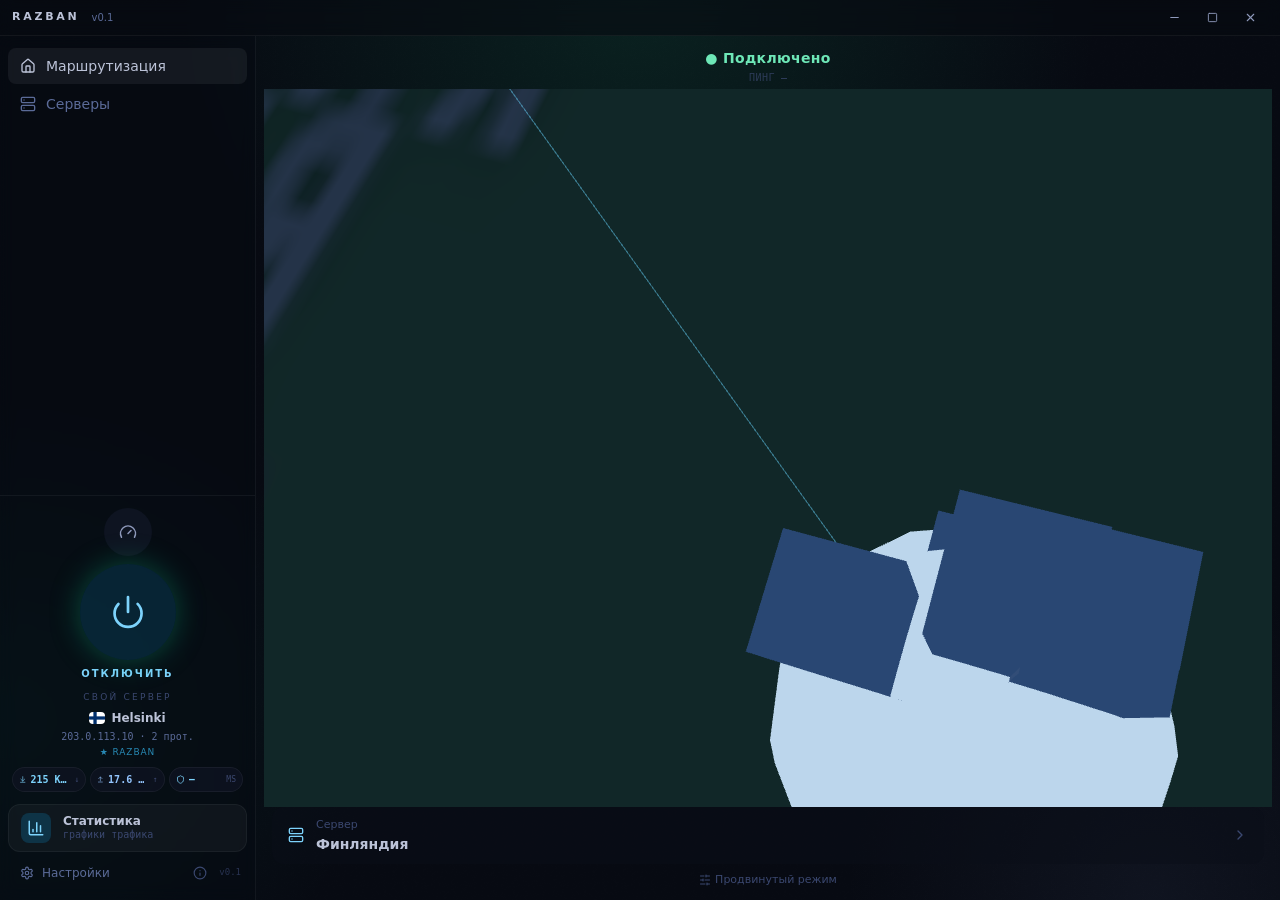
==== commit 099c5d6c: "Fix Direct TCP idle teardown, honest UI state, and in-app file import. Stop applying connect read ti" ====
--- a/android/app/src/main/assets/webui/index.html
+++ b/android/app/src/main/assets/webui/index.html
@@ -47,12 +47,12 @@
         window.__razbanDeliver = function (s) { var ev = { data: s }; for (var i = 0; i < listeners.length; i++) { try { listeners[i](ev); } catch (e) { console.error(e); } } };
       })();
     </script>
-    <script type="module" crossorigin src="./assets/index-BLsztpGc.js"></script>
+    <script type="module" crossorigin src="./assets/index-BbTNBvpf.js"></script>
     <link rel="modulepreload" crossorigin href="./assets/react-DjQ2LsK7.js">
     <link rel="modulepreload" crossorigin href="./assets/framer-B7xh2Myh.js">
     <link rel="modulepreload" crossorigin href="./assets/charts-MIEmouHH.js">
-    <link rel="modulepreload" crossorigin href="./assets/icons-Cf90ewHo.js">
-    <link rel="stylesheet" crossorigin href="./assets/index-Bpr3l0eV.css">
+    <link rel="modulepreload" crossorigin href="./assets/icons-DX-QO2P6.js">
+    <link rel="stylesheet" crossorigin href="./assets/index-B8vWteLz.css">
   </head>
   <body>
     <div id="root"></div>
--- a/android/app/src/main/assets/webui/assets/index-B8vWteLz.css
+++ b/android/app/src/main/assets/webui/assets/index-B8vWteLz.css
@@ -0,0 +1 @@
+*,:before,:after{--tw-border-spacing-x: 0;--tw-border-spacing-y: 0;--tw-translate-x: 0;--tw-translate-y: 0;--tw-rotate: 0;--tw-skew-x: 0;--tw-skew-y: 0;--tw-scale-x: 1;--tw-scale-y: 1;--tw-pan-x: ;--tw-pan-y: ;--tw-pinch-zoom: ;--tw-scroll-snap-strictness: proximity;--tw-gradient-from-position: ;--tw-gradient-via-position: ;--tw-gradient-to-position: ;--tw-ordinal: ;--tw-slashed-zero: ;--tw-numeric-figure: ;--tw-numeric-spacing: ;--tw-numeric-fraction: ;--tw-ring-inset: ;--tw-ring-offset-width: 0px;--tw-ring-offset-color: #fff;--tw-ring-color: rgb(59 130 246 / .5);--tw-ring-offset-shadow: 0 0 #0000;--tw-ring-shadow: 0 0 #0000;--tw-shadow: 0 0 #0000;--tw-shadow-colored: 0 0 #0000;--tw-blur: ;--tw-brightness: ;--tw-contrast: ;--tw-grayscale: ;--tw-hue-rotate: ;--tw-invert: ;--tw-saturate: ;--tw-sepia: ;--tw-drop-shadow: ;--tw-backdrop-blur: ;--tw-backdrop-brightness: ;--tw-backdrop-contrast: ;--tw-backdrop-grayscale: ;--tw-backdrop-hue-rotate: ;--tw-backdrop-invert: ;--tw-backdrop-opacity: ;--tw-backdrop-saturate: ;--tw-backdrop-sepia: ;--tw-contain-size: ;--tw-contain-layout: ;--tw-contain-paint: ;--tw-contain-style: }::backdrop{--tw-border-spacing-x: 0;--tw-border-spacing-y: 0;--tw-translate-x: 0;--tw-translate-y: 0;--tw-rotate: 0;--tw-skew-x: 0;--tw-skew-y: 0;--tw-scale-x: 1;--tw-scale-y: 1;--tw-pan-x: ;--tw-pan-y: ;--tw-pinch-zoom: ;--tw-scroll-snap-strictness: proximity;--tw-gradient-from-position: ;--tw-gradient-via-position: ;--tw-gradient-to-position: ;--tw-ordinal: ;--tw-slashed-zero: ;--tw-numeric-figure: ;--tw-numeric-spacing: ;--tw-numeric-fraction: ;--tw-ring-inset: ;--tw-ring-offset-width: 0px;--tw-ring-offset-color: #fff;--tw-ring-color: rgb(59 130 246 / .5);--tw-ring-offset-shadow: 0 0 #0000;--tw-ring-shadow: 0 0 #0000;--tw-shadow: 0 0 #0000;--tw-shadow-colored: 0 0 #0000;--tw-blur: ;--tw-brightness: ;--tw-contrast: ;--tw-grayscale: ;--tw-hue-rotate: ;--tw-invert: ;--tw-saturate: ;--tw-sepia: ;--tw-drop-shadow: ;--tw-backdrop-blur: ;--tw-backdrop-brightness: ;--tw-backdrop-contrast: ;--tw-backdrop-grayscale: ;--tw-backdrop-hue-rotate: ;--tw-backdrop-invert: ;--tw-backdrop-opacity: ;--tw-backdrop-saturate: ;--tw-backdrop-sepia: ;--tw-contain-size: ;--tw-contain-layout: ;--tw-contain-paint: ;--tw-contain-style: }*,:before,:after{box-sizing:border-box;border-width:0;border-style:solid;border-color:#e5e7eb}:before,:after{--tw-content: ""}html,:host{line-height:1.5;-webkit-text-size-adjust:100%;-moz-tab-size:4;-o-tab-size:4;tab-size:4;font-family:ui-sans-serif,system-ui,sans-serif,"Apple Color Emoji","Segoe UI Emoji",Segoe UI Symbol,"Noto Color Emoji";font-feature-settings:normal;font-variation-settings:normal;-webkit-tap-highlight-color:transparent}body{margin:0;line-height:inherit}hr{height:0;color:inherit;border-top-width:1px}abbr:where([title]){-webkit-text-decoration:underline dotted;text-decoration:underline dotted}h1,h2,h3,h4,h5,h6{font-size:inherit;font-weight:inherit}a{color:inherit;text-decoration:inherit}b,strong{font-weight:bolder}code,kbd,samp,pre{font-family:JetBrains Mono,Cascadia Code,ui-monospace,monospace;font-feature-settings:normal;font-variation-settings:normal;font-size:1em}small{font-size:80%}sub,sup{font-size:75%;line-height:0;position:relative;vertical-align:baseline}sub{bottom:-.25em}sup{top:-.5em}table{text-indent:0;border-color:inherit;border-collapse:collapse}button,input,optgroup,select,textarea{font-family:inherit;font-feature-settings:inherit;font-variation-settings:inherit;font-size:100%;font-weight:inherit;line-height:inherit;letter-spacing:inherit;color:inherit;margin:0;padding:0}button,select{text-transform:none}button,input:where([type=button]),input:where([type=reset]),input:where([type=submit]){-webkit-appearance:button;background-color:transparent;background-image:none}:-moz-focusring{outline:auto}:-moz-ui-invalid{box-shadow:none}progress{vertical-align:baseline}::-webkit-inner-spin-button,::-webkit-outer-spin-button{height:auto}[type=search]{-webkit-appearance:textfield;outline-offset:-2px}::-webkit-search-decoration{-webkit-appearance:none}::-webkit-file-upload-button{-webkit-appearance:button;font:inherit}summary{display:list-item}blockquote,dl,dd,h1,h2,h3,h4,h5,h6,hr,figure,p,pre{margin:0}fieldset{margin:0;padding:0}legend{padding:0}ol,ul,menu{list-style:none;margin:0;padding:0}dialog{padding:0}textarea{resize:vertical}input::-moz-placeholder,textarea::-moz-placeholder{opacity:1;color:#9ca3af}input::placeholder,textarea::placeholder{opacity:1;color:#9ca3af}button,[role=button]{cursor:pointer}:disabled{cursor:default}img,svg,video,canvas,audio,iframe,embed,object{display:block;vertical-align:middle}img,video{max-width:100%;height:auto}[hidden]:where(:not([hidden=until-found])){display:none}.glass-card{border-radius:1rem;border-width:1px;border-color:#ffffff0d;background-color:#0f1422cc;--tw-backdrop-blur: blur(24px);backdrop-filter:var(--tw-backdrop-blur) var(--tw-backdrop-brightness) var(--tw-backdrop-contrast) var(--tw-backdrop-grayscale) var(--tw-backdrop-hue-rotate) var(--tw-backdrop-invert) var(--tw-backdrop-opacity) var(--tw-backdrop-saturate) var(--tw-backdrop-sepia)}.glass-card-hover{transition-property:all;transition-timing-function:cubic-bezier(.4,0,.2,1);transition-duration:.2s}.glass-card-hover:hover{border-color:#ffffff1a;background-color:#141a2bcc}.btn-primary{display:inline-flex;align-items:center;justify-content:center;gap:.5rem;border-radius:.5rem;padding:.5rem 1rem;font-size:.875rem;line-height:1.25rem;font-weight:500;transition-property:all;transition-timing-function:cubic-bezier(.4,0,.2,1);transition-duration:.15s}.btn-primary:disabled{cursor:not-allowed;opacity:.5}.btn-primary{--tw-bg-opacity: 1;background-color:rgb(14 165 233 / var(--tw-bg-opacity, 1));--tw-text-opacity: 1;color:rgb(7 10 18 / var(--tw-text-opacity, 1))}.btn-primary:hover{--tw-bg-opacity: 1;background-color:rgb(56 189 248 / var(--tw-bg-opacity, 1))}.btn-secondary{display:inline-flex;align-items:center;justify-content:center;gap:.5rem;border-radius:.5rem;padding:.5rem 1rem;font-size:.875rem;line-height:1.25rem;font-weight:500;transition-property:all;transition-timing-function:cubic-bezier(.4,0,.2,1);transition-duration:.15s}.btn-secondary:disabled{cursor:not-allowed;opacity:.5}.btn-secondary{border-width:1px;border-color:#ffffff0d;background-color:#1b233acc;--tw-text-opacity: 1;color:rgb(188 195 216 / var(--tw-text-opacity, 1))}.btn-secondary:hover{--tw-bg-opacity: 1;background-color:rgb(41 51 82 / var(--tw-bg-opacity, 1))}.btn-ghost{display:inline-flex;align-items:center;justify-content:center;gap:.5rem;border-radius:.5rem;padding:.5rem 1rem;font-size:.875rem;line-height:1.25rem;font-weight:500;transition-property:all;transition-timing-function:cubic-bezier(.4,0,.2,1);transition-duration:.15s}.btn-ghost:disabled{cursor:not-allowed;opacity:.5}.btn-ghost{--tw-text-opacity: 1;color:rgb(188 195 216 / var(--tw-text-opacity, 1))}.btn-ghost:hover{background-color:#ffffff0d}.input{width:100%;border-width:1px;border-color:#ffffff0d;background-color:#0b0f1999}.input:hover{border-color:#ffffff1a}.input:focus{border-color:#0ea5e980}.input{border-radius:.5rem;padding:.5rem .75rem;font-size:.875rem;line-height:1.25rem;transition-property:color,background-color,border-color,text-decoration-color,fill,stroke;transition-timing-function:cubic-bezier(.4,0,.2,1);transition-duration:.15s}.input::-moz-placeholder{--tw-text-opacity: 1;color:rgb(91 107 152 / var(--tw-text-opacity, 1))}.input::placeholder{--tw-text-opacity: 1;color:rgb(91 107 152 / var(--tw-text-opacity, 1))}.label{margin-bottom:.375rem;display:block;font-size:.75rem;line-height:1rem;font-weight:500;--tw-text-opacity: 1;color:rgb(143 154 188 / var(--tw-text-opacity, 1))}.grain:before{content:"";position:absolute;inset:0;pointer-events:none;background-image:url("data:image/svg+xml,%3Csvg xmlns='http://www.w3.org/2000/svg' width='200' height='200'%3E%3Cfilter id='n'%3E%3CfeTurbulence baseFrequency='0.9' numOctaves='2'/%3E%3CfeColorMatrix values='0 0 0 0 1 0 0 0 0 1 0 0 0 0 1 0 0 0 0.5 0'/%3E%3C/filter%3E%3Crect width='200' height='200' filter='url(%23n)' opacity='0.6'/%3E%3C/svg%3E");opacity:var(--grain-opacity);mix-blend-mode:overlay}.pointer-events-none{pointer-events:none}.pointer-events-auto{pointer-events:auto}.visible{visibility:visible}.invisible{visibility:hidden}.collapse{visibility:collapse}.static{position:static}.fixed{position:fixed}.absolute{position:absolute}.relative{position:relative}.sticky{position:sticky}.-inset-1{inset:-.25rem}.inset-0{inset:0}.inset-y-0{top:0;bottom:0}.-right-6{right:-1.5rem}.-top-6{top:-1.5rem}.bottom-0{bottom:0}.bottom-2{bottom:.5rem}.bottom-3{bottom:.75rem}.bottom-5{bottom:1.25rem}.left-0{left:0}.left-1\/2{left:50%}.left-2{left:.5rem}.left-2\.5{left:.625rem}.left-3{left:.75rem}.left-4{left:1rem}.right-0{right:0}.right-2{right:.5rem}.right-4{right:1rem}.right-5{right:1.25rem}.top-0{top:0}.top-1{top:.25rem}.top-1\/2{top:50%}.top-12{top:3rem}.top-14{top:3.5rem}.top-3{top:.75rem}.top-4{top:1rem}.top-full{top:100%}.z-10{z-index:10}.z-20{z-index:20}.z-40{z-index:40}.z-50{z-index:50}.z-\[60\]{z-index:60}.z-\[70\]{z-index:70}.order-2{order:2}.order-3{order:3}.order-4{order:4}.col-span-full{grid-column:1 / -1}.-mx-1{margin-left:-.25rem;margin-right:-.25rem}.mx-0\.5{margin-left:.125rem;margin-right:.125rem}.mx-4{margin-left:1rem;margin-right:1rem}.mx-auto{margin-left:auto;margin-right:auto}.my-1{margin-top:.25rem;margin-bottom:.25rem}.my-4{margin-top:1rem;margin-bottom:1rem}.-mb-px{margin-bottom:-1px}.-mr-1{margin-right:-.25rem}.-mt-1{margin-top:-.25rem}.-mt-5{margin-top:-1.25rem}.mb-0\.5{margin-bottom:.125rem}.mb-1{margin-bottom:.25rem}.mb-1\.5{margin-bottom:.375rem}.mb-2{margin-bottom:.5rem}.mb-3{margin-bottom:.75rem}.mb-4{margin-bottom:1rem}.mb-6{margin-bottom:1.5rem}.mb-8{margin-bottom:2rem}.ml-1{margin-left:.25rem}.ml-2{margin-left:.5rem}.ml-7{margin-left:1.75rem}.ml-auto{margin-left:auto}.mr-2{margin-right:.5rem}.mr-\[48\%\]{margin-right:48%}.mt-0\.5{margin-top:.125rem}.mt-1{margin-top:.25rem}.mt-1\.5{margin-top:.375rem}.mt-2{margin-top:.5rem}.mt-2\.5{margin-top:.625rem}.mt-3{margin-top:.75rem}.mt-4{margin-top:1rem}.mt-6{margin-top:1.5rem}.mt-auto{margin-top:auto}.mt-px{margin-top:1px}.block{display:block}.inline{display:inline}.flex{display:flex}.inline-flex{display:inline-flex}.grid{display:grid}.hidden{display:none}.h-1{height:.25rem}.h-1\.5{height:.375rem}.h-10{height:2.5rem}.h-12{height:3rem}.h-14{height:3.5rem}.h-2{height:.5rem}.h-20{height:5rem}.h-24{height:6rem}.h-3{height:.75rem}.h-3\.5{height:.875rem}.h-4{height:1rem}.h-48{height:12rem}.h-5{height:1.25rem}.h-52{height:13rem}.h-6{height:1.5rem}.h-64{height:16rem}.h-72{height:18rem}.h-9{height:2.25rem}.h-\[18px\]{height:18px}.h-\[22px\]{height:22px}.h-\[32vh\]{height:32vh}.h-full{height:100%}.h-px{height:1px}.h-screen{height:100vh}.max-h-32{max-height:8rem}.max-h-44{max-height:11rem}.max-h-56{max-height:14rem}.max-h-60{max-height:15rem}.max-h-64{max-height:16rem}.max-h-72{max-height:18rem}.max-h-\[42vh\]{max-height:42vh}.max-h-\[70vh\]{max-height:70vh}.min-h-0{min-height:0px}.min-h-\[200px\]{min-height:200px}.w-0\.5{width:.125rem}.w-1{width:.25rem}.w-1\.5{width:.375rem}.w-1\/2{width:50%}.w-10{width:2.5rem}.w-12{width:3rem}.w-14{width:3.5rem}.w-16{width:4rem}.w-2{width:.5rem}.w-2\/5{width:40%}.w-20{width:5rem}.w-24{width:6rem}.w-3{width:.75rem}.w-3\.5{width:.875rem}.w-4{width:1rem}.w-5{width:1.25rem}.w-52{width:13rem}.w-6{width:1.5rem}.w-64{width:16rem}.w-72{width:18rem}.w-8{width:2rem}.w-9{width:2.25rem}.w-\[18px\]{width:18px}.w-\[360px\]{width:360px}.w-\[46\%\]{width:46%}.w-fit{width:-moz-fit-content;width:fit-content}.w-full{width:100%}.w-max{width:-moz-max-content;width:max-content}.w-screen{width:100vw}.min-w-0{min-width:0px}.min-w-\[58px\]{min-width:58px}.max-w-2xl{max-width:42rem}.max-w-3xl{max-width:48rem}.max-w-5xl{max-width:64rem}.max-w-\[180px\]{max-width:180px}.max-w-\[260px\]{max-width:260px}.max-w-\[55\%\]{max-width:55%}.max-w-\[90px\]{max-width:90px}.max-w-full{max-width:100%}.max-w-md{max-width:28rem}.max-w-sm{max-width:24rem}.max-w-xs{max-width:20rem}.flex-1{flex:1 1 0%}.shrink-0{flex-shrink:0}.-translate-x-1\/2{--tw-translate-x: -50%;transform:translate(var(--tw-translate-x),var(--tw-translate-y)) rotate(var(--tw-rotate)) skew(var(--tw-skew-x)) skewY(var(--tw-skew-y)) scaleX(var(--tw-scale-x)) scaleY(var(--tw-scale-y))}.-translate-y-1\/2{--tw-translate-y: -50%;transform:translate(var(--tw-translate-x),var(--tw-translate-y)) rotate(var(--tw-rotate)) skew(var(--tw-skew-x)) skewY(var(--tw-skew-y)) scaleX(var(--tw-scale-x)) scaleY(var(--tw-scale-y))}.translate-x-0{--tw-translate-x: 0px;transform:translate(var(--tw-translate-x),var(--tw-translate-y)) rotate(var(--tw-rotate)) skew(var(--tw-skew-x)) skewY(var(--tw-skew-y)) scaleX(var(--tw-scale-x)) scaleY(var(--tw-scale-y))}.translate-x-\[14px\]{--tw-translate-x: 14px;transform:translate(var(--tw-translate-x),var(--tw-translate-y)) rotate(var(--tw-rotate)) skew(var(--tw-skew-x)) skewY(var(--tw-skew-y)) scaleX(var(--tw-scale-x)) scaleY(var(--tw-scale-y))}.translate-x-\[18px\]{--tw-translate-x: 18px;transform:translate(var(--tw-translate-x),var(--tw-translate-y)) rotate(var(--tw-rotate)) skew(var(--tw-skew-x)) skewY(var(--tw-skew-y)) scaleX(var(--tw-scale-x)) scaleY(var(--tw-scale-y))}.transform{transform:translate(var(--tw-translate-x),var(--tw-translate-y)) rotate(var(--tw-rotate)) skew(var(--tw-skew-x)) skewY(var(--tw-skew-y)) scaleX(var(--tw-scale-x)) scaleY(var(--tw-scale-y))}@keyframes ping{75%,to{transform:scale(2);opacity:0}}.animate-ping{animation:ping 1s cubic-bezier(0,0,.2,1) infinite}.animate-pulse{animation:pulse 2s cubic-bezier(.4,0,.6,1) infinite}@keyframes pulse{50%{opacity:.5}}.animate-pulse-slow{animation:pulse 3s cubic-bezier(.4,0,.6,1) infinite}@keyframes spin{to{transform:rotate(360deg)}}.animate-spin{animation:spin 1s linear infinite}.cursor-default{cursor:default}.cursor-grab{cursor:grab}.cursor-not-allowed{cursor:not-allowed}.cursor-pointer{cursor:pointer}.cursor-wait{cursor:wait}.select-none{-webkit-user-select:none;-moz-user-select:none;user-select:none}.resize-none{resize:none}.resize{resize:both}.grid-cols-1{grid-template-columns:repeat(1,minmax(0,1fr))}.grid-cols-2{grid-template-columns:repeat(2,minmax(0,1fr))}.grid-cols-3{grid-template-columns:repeat(3,minmax(0,1fr))}.grid-cols-4{grid-template-columns:repeat(4,minmax(0,1fr))}.grid-cols-\[1fr_120px_140px\]{grid-template-columns:1fr 120px 140px}.grid-cols-\[1fr_220px_auto\]{grid-template-columns:1fr 220px auto}.flex-col{flex-direction:column}.flex-wrap{flex-wrap:wrap}.place-items-center{place-items:center}.items-start{align-items:flex-start}.items-end{align-items:flex-end}.items-center{align-items:center}.items-baseline{align-items:baseline}.items-stretch{align-items:stretch}.justify-end{justify-content:flex-end}.justify-center{justify-content:center}.justify-between{justify-content:space-between}.justify-around{justify-content:space-around}.gap-0\.5{gap:.125rem}.gap-1{gap:.25rem}.gap-1\.5{gap:.375rem}.gap-2{gap:.5rem}.gap-2\.5{gap:.625rem}.gap-3{gap:.75rem}.gap-4{gap:1rem}.space-y-0\.5>:not([hidden])~:not([hidden]){--tw-space-y-reverse: 0;margin-top:calc(.125rem * calc(1 - var(--tw-space-y-reverse)));margin-bottom:calc(.125rem * var(--tw-space-y-reverse))}.space-y-1>:not([hidden])~:not([hidden]){--tw-space-y-reverse: 0;margin-top:calc(.25rem * calc(1 - var(--tw-space-y-reverse)));margin-bottom:calc(.25rem * var(--tw-space-y-reverse))}.space-y-1\.5>:not([hidden])~:not([hidden]){--tw-space-y-reverse: 0;margin-top:calc(.375rem * calc(1 - var(--tw-space-y-reverse)));margin-bottom:calc(.375rem * var(--tw-space-y-reverse))}.space-y-2>:not([hidden])~:not([hidden]){--tw-space-y-reverse: 0;margin-top:calc(.5rem * calc(1 - var(--tw-space-y-reverse)));margin-bottom:calc(.5rem * var(--tw-space-y-reverse))}.space-y-3>:not([hidden])~:not([hidden]){--tw-space-y-reverse: 0;margin-top:calc(.75rem * calc(1 - var(--tw-space-y-reverse)));margin-bottom:calc(.75rem * var(--tw-space-y-reverse))}.space-y-4>:not([hidden])~:not([hidden]){--tw-space-y-reverse: 0;margin-top:calc(1rem * calc(1 - var(--tw-space-y-reverse)));margin-bottom:calc(1rem * var(--tw-space-y-reverse))}.space-y-5>:not([hidden])~:not([hidden]){--tw-space-y-reverse: 0;margin-top:calc(1.25rem * calc(1 - var(--tw-space-y-reverse)));margin-bottom:calc(1.25rem * var(--tw-space-y-reverse))}.space-y-6>:not([hidden])~:not([hidden]){--tw-space-y-reverse: 0;margin-top:calc(1.5rem * calc(1 - var(--tw-space-y-reverse)));margin-bottom:calc(1.5rem * var(--tw-space-y-reverse))}.overflow-auto{overflow:auto}.overflow-hidden{overflow:hidden}.overflow-x-auto{overflow-x:auto}.overflow-y-auto{overflow-y:auto}.truncate{overflow:hidden;text-overflow:ellipsis;white-space:nowrap}.whitespace-nowrap{white-space:nowrap}.whitespace-pre-wrap{white-space:pre-wrap}.break-words{overflow-wrap:break-word}.break-all{word-break:break-all}.rounded{border-radius:.25rem}.rounded-2xl{border-radius:1rem}.rounded-3xl{border-radius:1.5rem}.rounded-\[3px\]{border-radius:3px}.rounded-full{border-radius:9999px}.rounded-lg{border-radius:.5rem}.rounded-md{border-radius:.375rem}.rounded-sm{border-radius:.125rem}.rounded-xl{border-radius:.75rem}.rounded-t-2xl{border-top-left-radius:1rem;border-top-right-radius:1rem}.border{border-width:1px}.border-2{border-width:2px}.border-4{border-width:4px}.border-b{border-bottom-width:1px}.border-b-2{border-bottom-width:2px}.border-l-2{border-left-width:2px}.border-r{border-right-width:1px}.border-t{border-top-width:1px}.border-dashed{border-style:dashed}.border-accent-500{--tw-border-opacity: 1;border-color:rgb(14 165 233 / var(--tw-border-opacity, 1))}.border-accent-500\/40{border-color:#0ea5e966}.border-accent-500\/50{border-color:#0ea5e980}.border-accent-500\/60{border-color:#0ea5e999}.border-amber-400\/40{border-color:#fbbf2466}.border-amber-500\/30{border-color:#f59e0b4d}.border-amber-500\/40{border-color:#f59e0b66}.border-amber-500\/60{border-color:#f59e0b99}.border-amber-500\/70{border-color:#f59e0bb3}.border-cyan-500\/30{border-color:#06b6d44d}.border-danger-500{--tw-border-opacity: 1;border-color:rgb(235 87 87 / var(--tw-border-opacity, 1))}.border-danger-500\/30{border-color:#eb57574d}.border-danger-500\/50{border-color:#eb575780}.border-danger-500\/60{border-color:#eb575799}.border-ink-500{--tw-border-opacity: 1;border-color:rgb(59 72 112 / var(--tw-border-opacity, 1))}.border-ink-700{--tw-border-opacity: 1;border-color:rgb(27 35 58 / var(--tw-border-opacity, 1))}.border-ink-950{--tw-border-opacity: 1;border-color:rgb(7 10 18 / var(--tw-border-opacity, 1))}.border-red-500\/40{border-color:#ef444466}.border-sky-400\/40{border-color:#38bdf866}.border-sky-500\/30{border-color:#0ea5e94d}.border-sky-500\/40{border-color:#0ea5e966}.border-sky-500\/60{border-color:#0ea5e999}.border-transparent{border-color:transparent}.border-warn-500{--tw-border-opacity: 1;border-color:rgb(244 180 0 / var(--tw-border-opacity, 1))}.border-warn-500\/30{border-color:#f4b4004d}.border-warn-500\/40{border-color:#f4b40066}.border-warn-500\/50{border-color:#f4b40080}.border-warn-500\/60{border-color:#f4b40099}.border-warn-500\/80{border-color:#f4b400cc}.border-white\/10{border-color:#ffffff1a}.border-white\/15{border-color:#ffffff26}.border-white\/5{border-color:#ffffff0d}.border-white\/\[0\.04\]{border-color:#ffffff0a}.bg-accent-400{--tw-bg-opacity: 1;background-color:rgb(56 189 248 / var(--tw-bg-opacity, 1))}.bg-accent-400\/70{background-color:#38bdf8b3}.bg-accent-500{--tw-bg-opacity: 1;background-color:rgb(14 165 233 / var(--tw-bg-opacity, 1))}.bg-accent-500\/10{background-color:#0ea5e91a}.bg-accent-500\/15{background-color:#0ea5e926}.bg-accent-500\/20{background-color:#0ea5e933}.bg-accent-500\/40{background-color:#0ea5e966}.bg-accent-500\/90{background-color:#0ea5e9e6}.bg-accent-500\/\[0\.04\]{background-color:#0ea5e90a}.bg-accent-500\/\[0\.05\]{background-color:#0ea5e90d}.bg-accent-500\/\[0\.06\]{background-color:#0ea5e90f}.bg-accent-500\/\[0\.08\]{background-color:#0ea5e914}.bg-accent-500\/\[0\.12\]{background-color:#0ea5e91f}.bg-amber-400{--tw-bg-opacity: 1;background-color:rgb(251 191 36 / var(--tw-bg-opacity, 1))}.bg-amber-500\/10{background-color:#f59e0b1a}.bg-amber-500\/15{background-color:#f59e0b26}.bg-amber-500\/20{background-color:#f59e0b33}.bg-amber-500\/5{background-color:#f59e0b0d}.bg-amber-500\/90{background-color:#f59e0be6}.bg-amber-500\/\[0\.06\]{background-color:#f59e0b0f}.bg-black\/20{background-color:#0003}.bg-black\/30{background-color:#0000004d}.bg-black\/40{background-color:#0006}.bg-black\/50{background-color:#00000080}.bg-black\/60{background-color:#0009}.bg-blue-500\/15{background-color:#3b82f626}.bg-blue-500\/40{background-color:#3b82f666}.bg-cyan-400{--tw-bg-opacity: 1;background-color:rgb(34 211 238 / var(--tw-bg-opacity, 1))}.bg-cyan-500\/15{background-color:#06b6d426}.bg-cyan-500\/\[0\.05\]{background-color:#06b6d40d}.bg-danger-500{--tw-bg-opacity: 1;background-color:rgb(235 87 87 / var(--tw-bg-opacity, 1))}.bg-danger-500\/10{background-color:#eb57571a}.bg-danger-500\/15{background-color:#eb575726}.bg-danger-500\/20{background-color:#eb575733}.bg-danger-500\/5{background-color:#eb57570d}.bg-danger-500\/\[0\.08\]{background-color:#eb575714}.bg-emerald-500\/15{background-color:#10b98126}.bg-emerald-500\/20{background-color:#10b98133}.bg-indigo-500\/15{background-color:#6366f126}.bg-ink-500{--tw-bg-opacity: 1;background-color:rgb(59 72 112 / var(--tw-bg-opacity, 1))}.bg-ink-600{--tw-bg-opacity: 1;background-color:rgb(41 51 82 / var(--tw-bg-opacity, 1))}.bg-ink-700{--tw-bg-opacity: 1;background-color:rgb(27 35 58 / var(--tw-bg-opacity, 1))}.bg-ink-700\/40{background-color:#1b233a66}.bg-ink-700\/50{background-color:#1b233a80}.bg-ink-700\/60{background-color:#1b233a99}.bg-ink-800{--tw-bg-opacity: 1;background-color:rgb(20 26 43 / var(--tw-bg-opacity, 1))}.bg-ink-800\/40{background-color:#141a2b66}.bg-ink-800\/60{background-color:#141a2b99}.bg-ink-800\/70{background-color:#141a2bb3}.bg-ink-800\/80{background-color:#141a2bcc}.bg-ink-850\/50{background-color:#0f142280}.bg-ink-900{--tw-bg-opacity: 1;background-color:rgb(11 15 25 / var(--tw-bg-opacity, 1))}.bg-ink-900\/30{background-color:#0b0f194d}.bg-ink-900\/40{background-color:#0b0f1966}.bg-ink-900\/50{background-color:#0b0f1980}.bg-ink-900\/60{background-color:#0b0f1999}.bg-ink-900\/90{background-color:#0b0f19e6}.bg-ink-900\/95{background-color:#0b0f19f2}.bg-ink-950\/40{background-color:#070a1266}.bg-ink-950\/50{background-color:#070a1280}.bg-ink-950\/60{background-color:#070a1299}.bg-ink-950\/85{background-color:#070a12d9}.bg-orange-500\/15{background-color:#f9731626}.bg-pink-500\/15{background-color:#ec489926}.bg-purple-400{--tw-bg-opacity: 1;background-color:rgb(192 132 252 / var(--tw-bg-opacity, 1))}.bg-purple-500\/15{background-color:#a855f726}.bg-red-500{--tw-bg-opacity: 1;background-color:rgb(239 68 68 / var(--tw-bg-opacity, 1))}.bg-red-500\/90{background-color:#ef4444e6}.bg-rose-400{--tw-bg-opacity: 1;background-color:rgb(251 113 133 / var(--tw-bg-opacity, 1))}.bg-rose-500\/15{background-color:#f43f5e26}.bg-rose-500\/\[0\.06\]{background-color:#f43f5e0f}.bg-sky-400{--tw-bg-opacity: 1;background-color:rgb(56 189 248 / var(--tw-bg-opacity, 1))}.bg-sky-500{--tw-bg-opacity: 1;background-color:rgb(14 165 233 / var(--tw-bg-opacity, 1))}.bg-sky-500\/15{background-color:#0ea5e926}.bg-sky-500\/70{background-color:#0ea5e9b3}.bg-sky-500\/90{background-color:#0ea5e9e6}.bg-sky-500\/\[0\.05\]{background-color:#0ea5e90d}.bg-sky-500\/\[0\.06\]{background-color:#0ea5e90f}.bg-sky-500\/\[0\.08\]{background-color:#0ea5e914}.bg-teal-500\/15{background-color:#14b8a626}.bg-transparent{background-color:transparent}.bg-warn-500{--tw-bg-opacity: 1;background-color:rgb(244 180 0 / var(--tw-bg-opacity, 1))}.bg-warn-500\/10{background-color:#f4b4001a}.bg-warn-500\/5{background-color:#f4b4000d}.bg-warn-500\/\[0\.08\]{background-color:#f4b40014}.bg-warn-500\/\[0\.10\]{background-color:#f4b4001a}.bg-white{--tw-bg-opacity: 1;background-color:rgb(255 255 255 / var(--tw-bg-opacity, 1))}.bg-white\/10{background-color:#ffffff1a}.bg-white\/5{background-color:#ffffff0d}.bg-white\/\[0\.015\]{background-color:#ffffff04}.bg-white\/\[0\.02\]{background-color:#ffffff05}.bg-white\/\[0\.03\]{background-color:#ffffff08}.bg-white\/\[0\.04\]{background-color:#ffffff0a}.bg-white\/\[0\.06\]{background-color:#ffffff0f}.bg-white\/\[0\.08\]{background-color:#ffffff14}.bg-white\/\[0\.10\]{background-color:#ffffff1a}.bg-gradient-to-b{background-image:linear-gradient(to bottom,var(--tw-gradient-stops))}.bg-gradient-to-br{background-image:linear-gradient(to bottom right,var(--tw-gradient-stops))}.bg-gradient-to-r{background-image:linear-gradient(to right,var(--tw-gradient-stops))}.from-accent-500{--tw-gradient-from: #0EA5E9 var(--tw-gradient-from-position);--tw-gradient-to: rgb(14 165 233 / 0) var(--tw-gradient-to-position);--tw-gradient-stops: var(--tw-gradient-from), var(--tw-gradient-to)}.from-amber-400\/0{--tw-gradient-from: rgb(251 191 36 / 0) var(--tw-gradient-from-position);--tw-gradient-to: rgb(251 191 36 / 0) var(--tw-gradient-to-position);--tw-gradient-stops: var(--tw-gradient-from), var(--tw-gradient-to)}.from-danger-500{--tw-gradient-from: #EB5757 var(--tw-gradient-from-position);--tw-gradient-to: rgb(235 87 87 / 0) var(--tw-gradient-to-position);--tw-gradient-stops: var(--tw-gradient-from), var(--tw-gradient-to)}.from-ink-800\/90{--tw-gradient-from: rgb(20 26 43 / .9) var(--tw-gradient-from-position);--tw-gradient-to: rgb(20 26 43 / 0) var(--tw-gradient-to-position);--tw-gradient-stops: var(--tw-gradient-from), var(--tw-gradient-to)}.from-transparent{--tw-gradient-from: transparent var(--tw-gradient-from-position);--tw-gradient-to: rgb(0 0 0 / 0) var(--tw-gradient-to-position);--tw-gradient-stops: var(--tw-gradient-from), var(--tw-gradient-to)}.via-accent-400{--tw-gradient-to: rgb(56 189 248 / 0) var(--tw-gradient-to-position);--tw-gradient-stops: var(--tw-gradient-from), #38BDF8 var(--tw-gradient-via-position), var(--tw-gradient-to)}.via-amber-400\/60{--tw-gradient-to: rgb(251 191 36 / 0) var(--tw-gradient-to-position);--tw-gradient-stops: var(--tw-gradient-from), rgb(251 191 36 / .6) var(--tw-gradient-via-position), var(--tw-gradient-to)}.via-ink-900\/95{--tw-gradient-to: rgb(11 15 25 / 0) var(--tw-gradient-to-position);--tw-gradient-stops: var(--tw-gradient-from), rgb(11 15 25 / .95) var(--tw-gradient-via-position), var(--tw-gradient-to)}.via-sky-400{--tw-gradient-to: rgb(56 189 248 / 0) var(--tw-gradient-to-position);--tw-gradient-stops: var(--tw-gradient-from), #38bdf8 var(--tw-gradient-via-position), var(--tw-gradient-to)}.to-accent-300{--tw-gradient-to: #7DD3FC var(--tw-gradient-to-position)}.to-accent-400{--tw-gradient-to: #38BDF8 var(--tw-gradient-to-position)}.to-amber-400\/0{--tw-gradient-to: rgb(251 191 36 / 0) var(--tw-gradient-to-position)}.to-black\/90{--tw-gradient-to: rgb(0 0 0 / .9) var(--tw-gradient-to-position)}.to-rose-500{--tw-gradient-to: #f43f5e var(--tw-gradient-to-position)}.to-sky-400{--tw-gradient-to: #38bdf8 var(--tw-gradient-to-position)}.to-transparent{--tw-gradient-to: transparent var(--tw-gradient-to-position)}.object-contain{-o-object-fit:contain;object-fit:contain}.object-cover{-o-object-fit:cover;object-fit:cover}.p-0\.5{padding:.125rem}.p-1{padding:.25rem}.p-1\.5{padding:.375rem}.p-2{padding:.5rem}.p-2\.5{padding:.625rem}.p-3{padding:.75rem}.p-3\.5{padding:.875rem}.p-4{padding:1rem}.p-5{padding:1.25rem}.p-6{padding:1.5rem}.p-\[2px\]{padding:2px}.px-0\.5{padding-left:.125rem;padding-right:.125rem}.px-1{padding-left:.25rem;padding-right:.25rem}.px-1\.5{padding-left:.375rem;padding-right:.375rem}.px-2{padding-left:.5rem;padding-right:.5rem}.px-2\.5{padding-left:.625rem;padding-right:.625rem}.px-3{padding-left:.75rem;padding-right:.75rem}.px-3\.5{padding-left:.875rem;padding-right:.875rem}.px-4{padding-left:1rem;padding-right:1rem}.px-5{padding-left:1.25rem;padding-right:1.25rem}.px-6{padding-left:1.5rem;padding-right:1.5rem}.px-8{padding-left:2rem;padding-right:2rem}.py-0\.5{padding-top:.125rem;padding-bottom:.125rem}.py-1{padding-top:.25rem;padding-bottom:.25rem}.py-1\.5{padding-top:.375rem;padding-bottom:.375rem}.py-12{padding-top:3rem;padding-bottom:3rem}.py-2{padding-top:.5rem;padding-bottom:.5rem}.py-2\.5{padding-top:.625rem;padding-bottom:.625rem}.py-20{padding-top:5rem;padding-bottom:5rem}.py-3{padding-top:.75rem;padding-bottom:.75rem}.py-4{padding-top:1rem;padding-bottom:1rem}.py-5{padding-top:1.25rem;padding-bottom:1.25rem}.py-6{padding-top:1.5rem;padding-bottom:1.5rem}.py-8{padding-top:2rem;padding-bottom:2rem}.pb-0\.5{padding-bottom:.125rem}.pb-1{padding-bottom:.25rem}.pb-1\.5{padding-bottom:.375rem}.pb-10{padding-bottom:2.5rem}.pb-2{padding-bottom:.5rem}.pb-3{padding-bottom:.75rem}.pb-4{padding-bottom:1rem}.pb-5{padding-bottom:1.25rem}.pb-8{padding-bottom:2rem}.pl-4{padding-left:1rem}.pl-7{padding-left:1.75rem}.pl-8{padding-left:2rem}.pr-1{padding-right:.25rem}.pr-2{padding-right:.5rem}.pt-1{padding-top:.25rem}.pt-1\.5{padding-top:.375rem}.pt-2{padding-top:.5rem}.pt-3{padding-top:.75rem}.pt-5{padding-top:1.25rem}.pt-6{padding-top:1.5rem}.text-left{text-align:left}.text-center{text-align:center}.text-right{text-align:right}.font-mono{font-family:JetBrains Mono,Cascadia Code,ui-monospace,monospace}.text-2xl{font-size:1.5rem;line-height:2rem}.text-3xl{font-size:1.875rem;line-height:2.25rem}.text-\[10\.5px\]{font-size:10.5px}.text-\[10px\]{font-size:10px}.text-\[11px\]{font-size:11px}.text-\[12\.5px\]{font-size:12.5px}.text-\[12px\]{font-size:12px}.text-\[13px\]{font-size:13px}.text-\[8px\]{font-size:8px}.text-\[9\.5px\]{font-size:9.5px}.text-\[9px\]{font-size:9px}.text-base{font-size:1rem;line-height:1.5rem}.text-lg{font-size:1.125rem;line-height:1.75rem}.text-sm{font-size:.875rem;line-height:1.25rem}.text-xl{font-size:1.25rem;line-height:1.75rem}.text-xs{font-size:.75rem;line-height:1rem}.font-black{font-weight:900}.font-bold{font-weight:700}.font-medium{font-weight:500}.font-semibold{font-weight:600}.uppercase{text-transform:uppercase}.lowercase{text-transform:lowercase}.italic{font-style:italic}.tabular-nums{--tw-numeric-spacing: tabular-nums;font-variant-numeric:var(--tw-ordinal) var(--tw-slashed-zero) var(--tw-numeric-figure) var(--tw-numeric-spacing) var(--tw-numeric-fraction)}.leading-none{line-height:1}.leading-relaxed{line-height:1.625}.leading-snug{line-height:1.375}.leading-tight{line-height:1.25}.tracking-\[0\.25em\]{letter-spacing:.25em}.tracking-\[0\.2em\]{letter-spacing:.2em}.tracking-\[0\.3em\]{letter-spacing:.3em}.tracking-tight{letter-spacing:-.025em}.tracking-wide{letter-spacing:.025em}.tracking-wider{letter-spacing:.05em}.tracking-widest{letter-spacing:.1em}.text-accent-100{--tw-text-opacity: 1;color:rgb(224 242 254 / var(--tw-text-opacity, 1))}.text-accent-200{--tw-text-opacity: 1;color:rgb(186 230 253 / var(--tw-text-opacity, 1))}.text-accent-300{--tw-text-opacity: 1;color:rgb(125 211 252 / var(--tw-text-opacity, 1))}.text-accent-300\/80{color:#7dd3fccc}.text-accent-400{--tw-text-opacity: 1;color:rgb(56 189 248 / var(--tw-text-opacity, 1))}.text-accent-400\/70{color:#38bdf8b3}.text-accent-400\/80{color:#38bdf8cc}.text-accent-500\/80{color:#0ea5e9cc}.text-amber-300{--tw-text-opacity: 1;color:rgb(252 211 77 / var(--tw-text-opacity, 1))}.text-amber-300\/90{color:#fcd34de6}.text-amber-400{--tw-text-opacity: 1;color:rgb(251 191 36 / var(--tw-text-opacity, 1))}.text-blue-300{--tw-text-opacity: 1;color:rgb(147 197 253 / var(--tw-text-opacity, 1))}.text-blue-300\/80{color:#93c5fdcc}.text-cyan-300{--tw-text-opacity: 1;color:rgb(103 232 249 / var(--tw-text-opacity, 1))}.text-cyan-400{--tw-text-opacity: 1;color:rgb(34 211 238 / var(--tw-text-opacity, 1))}.text-danger-500{--tw-text-opacity: 1;color:rgb(235 87 87 / var(--tw-text-opacity, 1))}.text-emerald-200{--tw-text-opacity: 1;color:rgb(167 243 208 / var(--tw-text-opacity, 1))}.text-emerald-300{--tw-text-opacity: 1;color:rgb(110 231 183 / var(--tw-text-opacity, 1))}.text-emerald-400{--tw-text-opacity: 1;color:rgb(52 211 153 / var(--tw-text-opacity, 1))}.text-indigo-300{--tw-text-opacity: 1;color:rgb(165 180 252 / var(--tw-text-opacity, 1))}.text-ink-200{--tw-text-opacity: 1;color:rgb(188 195 216 / var(--tw-text-opacity, 1))}.text-ink-300{--tw-text-opacity: 1;color:rgb(143 154 188 / var(--tw-text-opacity, 1))}.text-ink-400{--tw-text-opacity: 1;color:rgb(91 107 152 / var(--tw-text-opacity, 1))}.text-ink-500{--tw-text-opacity: 1;color:rgb(59 72 112 / var(--tw-text-opacity, 1))}.text-ink-600{--tw-text-opacity: 1;color:rgb(41 51 82 / var(--tw-text-opacity, 1))}.text-ink-700{--tw-text-opacity: 1;color:rgb(27 35 58 / var(--tw-text-opacity, 1))}.text-orange-300{--tw-text-opacity: 1;color:rgb(253 186 116 / var(--tw-text-opacity, 1))}.text-pink-300{--tw-text-opacity: 1;color:rgb(249 168 212 / var(--tw-text-opacity, 1))}.text-purple-300{--tw-text-opacity: 1;color:rgb(216 180 254 / var(--tw-text-opacity, 1))}.text-purple-400{--tw-text-opacity: 1;color:rgb(192 132 252 / var(--tw-text-opacity, 1))}.text-red-300{--tw-text-opacity: 1;color:rgb(252 165 165 / var(--tw-text-opacity, 1))}.text-rose-300{--tw-text-opacity: 1;color:rgb(253 164 175 / var(--tw-text-opacity, 1))}.text-rose-400{--tw-text-opacity: 1;color:rgb(251 113 133 / var(--tw-text-opacity, 1))}.text-sky-200{--tw-text-opacity: 1;color:rgb(186 230 253 / var(--tw-text-opacity, 1))}.text-sky-300{--tw-text-opacity: 1;color:rgb(125 211 252 / var(--tw-text-opacity, 1))}.text-teal-300{--tw-text-opacity: 1;color:rgb(94 234 212 / var(--tw-text-opacity, 1))}.text-warn-500{--tw-text-opacity: 1;color:rgb(244 180 0 / var(--tw-text-opacity, 1))}.text-white{--tw-text-opacity: 1;color:rgb(255 255 255 / var(--tw-text-opacity, 1))}.line-through{text-decoration-line:line-through}.opacity-0{opacity:0}.opacity-100{opacity:1}.opacity-30{opacity:.3}.opacity-40{opacity:.4}.opacity-50{opacity:.5}.opacity-55{opacity:.55}.opacity-60{opacity:.6}.opacity-70{opacity:.7}.opacity-80{opacity:.8}.opacity-90{opacity:.9}.opacity-\[0\.07\]{opacity:.07}.opacity-\[0\.08\]{opacity:.08}.shadow{--tw-shadow: 0 1px 3px 0 rgb(0 0 0 / .1), 0 1px 2px -1px rgb(0 0 0 / .1);--tw-shadow-colored: 0 1px 3px 0 var(--tw-shadow-color), 0 1px 2px -1px var(--tw-shadow-color);box-shadow:var(--tw-ring-offset-shadow, 0 0 #0000),var(--tw-ring-shadow, 0 0 #0000),var(--tw-shadow)}.shadow-2xl{--tw-shadow: 0 25px 50px -12px rgb(0 0 0 / .25);--tw-shadow-colored: 0 25px 50px -12px var(--tw-shadow-color);box-shadow:var(--tw-ring-offset-shadow, 0 0 #0000),var(--tw-ring-shadow, 0 0 #0000),var(--tw-shadow)}.shadow-\[0_0_18px_rgba\(16\,185\,129\,0\.55\)\]{--tw-shadow: 0 0 18px rgba(16,185,129,.55);--tw-shadow-colored: 0 0 18px var(--tw-shadow-color);box-shadow:var(--tw-ring-offset-shadow, 0 0 #0000),var(--tw-ring-shadow, 0 0 #0000),var(--tw-shadow)}.shadow-\[0_0_22px_rgba\(16\,185\,129\,0\.6\)\]{--tw-shadow: 0 0 22px rgba(16,185,129,.6);--tw-shadow-colored: 0 0 22px var(--tw-shadow-color);box-shadow:var(--tw-ring-offset-shadow, 0 0 #0000),var(--tw-ring-shadow, 0 0 #0000),var(--tw-shadow)}.shadow-\[0_0_24px_rgba\(239\,68\,68\,0\.30\)\]{--tw-shadow: 0 0 24px rgba(239,68,68,.3);--tw-shadow-colored: 0 0 24px var(--tw-shadow-color);box-shadow:var(--tw-ring-offset-shadow, 0 0 #0000),var(--tw-ring-shadow, 0 0 #0000),var(--tw-shadow)}.shadow-\[0_0_30px_rgba\(16\,185\,129\,0\.35\)\]{--tw-shadow: 0 0 30px rgba(16,185,129,.35);--tw-shadow-colored: 0 0 30px var(--tw-shadow-color);box-shadow:var(--tw-ring-offset-shadow, 0 0 #0000),var(--tw-ring-shadow, 0 0 #0000),var(--tw-shadow)}.shadow-\[0_0_40px_-8px_rgba\(96\,165\,250\,0\.6\)\]{--tw-shadow: 0 0 40px -8px rgba(96,165,250,.6);--tw-shadow-colored: 0 0 40px -8px var(--tw-shadow-color);box-shadow:var(--tw-ring-offset-shadow, 0 0 #0000),var(--tw-ring-shadow, 0 0 #0000),var(--tw-shadow)}.shadow-\[0_0_4px_rgba\(16\,185\,129\,0\.6\)\]{--tw-shadow: 0 0 4px rgba(16,185,129,.6);--tw-shadow-colored: 0 0 4px var(--tw-shadow-color);box-shadow:var(--tw-ring-offset-shadow, 0 0 #0000),var(--tw-ring-shadow, 0 0 #0000),var(--tw-shadow)}.shadow-glow{--tw-shadow: 0 0 60px 0 rgba(14,165,233,.3);--tw-shadow-colored: 0 0 60px 0 var(--tw-shadow-color);box-shadow:var(--tw-ring-offset-shadow, 0 0 #0000),var(--tw-ring-shadow, 0 0 #0000),var(--tw-shadow)}.shadow-lg{--tw-shadow: 0 10px 15px -3px rgb(0 0 0 / .1), 0 4px 6px -4px rgb(0 0 0 / .1);--tw-shadow-colored: 0 10px 15px -3px var(--tw-shadow-color), 0 4px 6px -4px var(--tw-shadow-color);box-shadow:var(--tw-ring-offset-shadow, 0 0 #0000),var(--tw-ring-shadow, 0 0 #0000),var(--tw-shadow)}.shadow-md{--tw-shadow: 0 4px 6px -1px rgb(0 0 0 / .1), 0 2px 4px -2px rgb(0 0 0 / .1);--tw-shadow-colored: 0 4px 6px -1px var(--tw-shadow-color), 0 2px 4px -2px var(--tw-shadow-color);box-shadow:var(--tw-ring-offset-shadow, 0 0 #0000),var(--tw-ring-shadow, 0 0 #0000),var(--tw-shadow)}.shadow-sm{--tw-shadow: 0 1px 2px 0 rgb(0 0 0 / .05);--tw-shadow-colored: 0 1px 2px 0 var(--tw-shadow-color);box-shadow:var(--tw-ring-offset-shadow, 0 0 #0000),var(--tw-ring-shadow, 0 0 #0000),var(--tw-shadow)}.shadow-xl{--tw-shadow: 0 20px 25px -5px rgb(0 0 0 / .1), 0 8px 10px -6px rgb(0 0 0 / .1);--tw-shadow-colored: 0 20px 25px -5px var(--tw-shadow-color), 0 8px 10px -6px var(--tw-shadow-color);box-shadow:var(--tw-ring-offset-shadow, 0 0 #0000),var(--tw-ring-shadow, 0 0 #0000),var(--tw-shadow)}.shadow-accent-500\/20{--tw-shadow-color: rgb(14 165 233 / .2);--tw-shadow: var(--tw-shadow-colored)}.shadow-black\/40{--tw-shadow-color: rgb(0 0 0 / .4);--tw-shadow: var(--tw-shadow-colored)}.outline-none{outline:2px solid transparent;outline-offset:2px}.outline{outline-style:solid}.ring{--tw-ring-offset-shadow: var(--tw-ring-inset) 0 0 0 var(--tw-ring-offset-width) var(--tw-ring-offset-color);--tw-ring-shadow: var(--tw-ring-inset) 0 0 0 calc(3px + var(--tw-ring-offset-width)) var(--tw-ring-color);box-shadow:var(--tw-ring-offset-shadow),var(--tw-ring-shadow),var(--tw-shadow, 0 0 #0000)}.ring-1{--tw-ring-offset-shadow: var(--tw-ring-inset) 0 0 0 var(--tw-ring-offset-width) var(--tw-ring-offset-color);--tw-ring-shadow: var(--tw-ring-inset) 0 0 0 calc(1px + var(--tw-ring-offset-width)) var(--tw-ring-color);box-shadow:var(--tw-ring-offset-shadow),var(--tw-ring-shadow),var(--tw-shadow, 0 0 #0000)}.ring-2{--tw-ring-offset-shadow: var(--tw-ring-inset) 0 0 0 var(--tw-ring-offset-width) var(--tw-ring-offset-color);--tw-ring-shadow: var(--tw-ring-inset) 0 0 0 calc(2px + var(--tw-ring-offset-width)) var(--tw-ring-color);box-shadow:var(--tw-ring-offset-shadow),var(--tw-ring-shadow),var(--tw-shadow, 0 0 #0000)}.ring-inset{--tw-ring-inset: inset}.ring-accent-400{--tw-ring-opacity: 1;--tw-ring-color: rgb(56 189 248 / var(--tw-ring-opacity, 1))}.ring-accent-400\/50{--tw-ring-color: rgb(56 189 248 / .5)}.ring-accent-400\/60{--tw-ring-color: rgb(56 189 248 / .6)}.ring-accent-400\/70{--tw-ring-color: rgb(56 189 248 / .7)}.ring-accent-500\/20{--tw-ring-color: rgb(14 165 233 / .2)}.ring-accent-500\/25{--tw-ring-color: rgb(14 165 233 / .25)}.ring-accent-500\/30{--tw-ring-color: rgb(14 165 233 / .3)}.ring-accent-500\/40{--tw-ring-color: rgb(14 165 233 / .4)}.ring-amber-500\/40{--tw-ring-color: rgb(245 158 11 / .4)}.ring-danger-500\/30{--tw-ring-color: rgb(235 87 87 / .3)}.ring-danger-500\/40{--tw-ring-color: rgb(235 87 87 / .4)}.ring-rose-500\/40{--tw-ring-color: rgb(244 63 94 / .4)}.ring-sky-400\/50{--tw-ring-color: rgb(56 189 248 / .5)}.ring-sky-500\/40{--tw-ring-color: rgb(14 165 233 / .4)}.ring-warn-500\/40{--tw-ring-color: rgb(244 180 0 / .4)}.ring-warn-500\/60{--tw-ring-color: rgb(244 180 0 / .6)}.ring-white\/5{--tw-ring-color: rgb(255 255 255 / .05)}.blur{--tw-blur: blur(8px);filter:var(--tw-blur) var(--tw-brightness) var(--tw-contrast) var(--tw-grayscale) var(--tw-hue-rotate) var(--tw-invert) var(--tw-saturate) var(--tw-sepia) var(--tw-drop-shadow)}.blur-3xl{--tw-blur: blur(64px);filter:var(--tw-blur) var(--tw-brightness) var(--tw-contrast) var(--tw-grayscale) var(--tw-hue-rotate) var(--tw-invert) var(--tw-saturate) var(--tw-sepia) var(--tw-drop-shadow)}.drop-shadow{--tw-drop-shadow: drop-shadow(0 1px 2px rgb(0 0 0 / .1)) drop-shadow(0 1px 1px rgb(0 0 0 / .06));filter:var(--tw-blur) var(--tw-brightness) var(--tw-contrast) var(--tw-grayscale) var(--tw-hue-rotate) var(--tw-invert) var(--tw-saturate) var(--tw-sepia) var(--tw-drop-shadow)}.grayscale{--tw-grayscale: grayscale(100%);filter:var(--tw-blur) var(--tw-brightness) var(--tw-contrast) var(--tw-grayscale) var(--tw-hue-rotate) var(--tw-invert) var(--tw-saturate) var(--tw-sepia) var(--tw-drop-shadow)}.\!filter{filter:var(--tw-blur) var(--tw-brightness) var(--tw-contrast) var(--tw-grayscale) var(--tw-hue-rotate) var(--tw-invert) var(--tw-saturate) var(--tw-sepia) var(--tw-drop-shadow)!important}.filter{filter:var(--tw-blur) var(--tw-brightness) var(--tw-contrast) var(--tw-grayscale) var(--tw-hue-rotate) var(--tw-invert) var(--tw-saturate) var(--tw-sepia) var(--tw-drop-shadow)}.backdrop-blur{--tw-backdrop-blur: blur(8px);backdrop-filter:var(--tw-backdrop-blur) var(--tw-backdrop-brightness) var(--tw-backdrop-contrast) var(--tw-backdrop-grayscale) var(--tw-backdrop-hue-rotate) var(--tw-backdrop-invert) var(--tw-backdrop-opacity) var(--tw-backdrop-saturate) var(--tw-backdrop-sepia)}.backdrop-blur-sm{--tw-backdrop-blur: blur(4px);backdrop-filter:var(--tw-backdrop-blur) var(--tw-backdrop-brightness) var(--tw-backdrop-contrast) var(--tw-backdrop-grayscale) var(--tw-backdrop-hue-rotate) var(--tw-backdrop-invert) var(--tw-backdrop-opacity) var(--tw-backdrop-saturate) var(--tw-backdrop-sepia)}.backdrop-blur-xl{--tw-backdrop-blur: blur(24px);backdrop-filter:var(--tw-backdrop-blur) var(--tw-backdrop-brightness) var(--tw-backdrop-contrast) var(--tw-backdrop-grayscale) var(--tw-backdrop-hue-rotate) var(--tw-backdrop-invert) var(--tw-backdrop-opacity) var(--tw-backdrop-saturate) var(--tw-backdrop-sepia)}.transition{transition-property:color,background-color,border-color,text-decoration-color,fill,stroke,opacity,box-shadow,transform,filter,backdrop-filter;transition-timing-function:cubic-bezier(.4,0,.2,1);transition-duration:.15s}.transition-\[width\]{transition-property:width;transition-timing-function:cubic-bezier(.4,0,.2,1);transition-duration:.15s}.transition-all{transition-property:all;transition-timing-function:cubic-bezier(.4,0,.2,1);transition-duration:.15s}.transition-colors{transition-property:color,background-color,border-color,text-decoration-color,fill,stroke;transition-timing-function:cubic-bezier(.4,0,.2,1);transition-duration:.15s}.transition-opacity{transition-property:opacity;transition-timing-function:cubic-bezier(.4,0,.2,1);transition-duration:.15s}.transition-transform{transition-property:transform;transition-timing-function:cubic-bezier(.4,0,.2,1);transition-duration:.15s}.duration-150{transition-duration:.15s}.duration-300{transition-duration:.3s}.duration-500{transition-duration:.5s}.ease-out{transition-timing-function:cubic-bezier(0,0,.2,1)}:root{color-scheme:dark;--grain-opacity: .03}html,body,#root{height:100%;width:100%;margin:0;padding:0;background:#0b0f19;color:#e5e9f2;font-family:Inter,Segoe UI,system-ui,sans-serif;-webkit-font-smoothing:antialiased;text-rendering:optimizeLegibility;overflow:hidden;-webkit-user-select:none;-moz-user-select:none;user-select:none}*{box-sizing:border-box}a{color:inherit;text-decoration:none}button,input,textarea,select{font-family:inherit;outline:none}button{cursor:pointer;background:none;border:none;color:inherit;padding:0}::-webkit-scrollbar{width:8px;height:8px}::-webkit-scrollbar-thumb{background:#ffffff0f;border-radius:4px}::-webkit-scrollbar-thumb:hover{background:#ffffff1f}::-webkit-scrollbar-track{background:transparent}input,textarea{-webkit-user-select:text;-moz-user-select:text;user-select:text}.text-glow{text-shadow:0 0 30px rgba(31,204,133,.5)}@keyframes orbit-1{0%{transform:rotate(0) translate(180px) rotate(0)}to{transform:rotate(360deg) translate(180px) rotate(-360deg)}}@keyframes orbit-2{0%{transform:rotate(120deg) translate(220px) rotate(-120deg)}to{transform:rotate(480deg) translate(220px) rotate(-480deg)}}@keyframes orbit-3{0%{transform:rotate(240deg) translate(260px) rotate(-240deg)}to{transform:rotate(600deg) translate(260px) rotate(-600deg)}}@keyframes flowRight{0%{background-position:-100% 0}to{background-position:100% 0}}@keyframes flowLeft{0%{background-position:100% 0}to{background-position:-100% 0}}@keyframes shimmer{0%{background-position:-200% 0}to{background-position:200% 0}}.bg-aurora{background:radial-gradient(60% 80% at 50% 0%,rgba(31,204,133,.12) 0%,transparent 60%),radial-gradient(40% 60% at 90% 100%,rgba(91,107,152,.1) 0%,transparent 60%),radial-gradient(50% 60% at 0% 80%,rgba(0,180,140,.08) 0%,transparent 60%),#070a12}.no-scrollbar{-ms-overflow-style:none;scrollbar-width:none}.no-scrollbar::-webkit-scrollbar{display:none}@media(max-width:768px){.glass-card,.glass-card-hover{backdrop-filter:none!important;-webkit-backdrop-filter:none!important;background-color:#111521f0!important}[class*=backdrop-blur]{backdrop-filter:none!important;-webkit-backdrop-filter:none!important}.grain:before{display:none!important}.bg-aurora{background:#070a12!important}}.last\:border-0:last-child{border-width:0px}.hover\:scale-105:hover{--tw-scale-x: 1.05;--tw-scale-y: 1.05;transform:translate(var(--tw-translate-x),var(--tw-translate-y)) rotate(var(--tw-rotate)) skew(var(--tw-skew-x)) skewY(var(--tw-skew-y)) scaleX(var(--tw-scale-x)) scaleY(var(--tw-scale-y))}.hover\:scale-\[1\.01\]:hover{--tw-scale-x: 1.01;--tw-scale-y: 1.01;transform:translate(var(--tw-translate-x),var(--tw-translate-y)) rotate(var(--tw-rotate)) skew(var(--tw-skew-x)) skewY(var(--tw-skew-y)) scaleX(var(--tw-scale-x)) scaleY(var(--tw-scale-y))}.hover\:border-danger-500\/40:hover{border-color:#eb575766}.hover\:border-white\/10:hover{border-color:#ffffff1a}.hover\:border-white\/15:hover{border-color:#ffffff26}.hover\:border-white\/20:hover{border-color:#fff3}.hover\:border-white\/25:hover{border-color:#ffffff40}.hover\:bg-accent-500:hover{--tw-bg-opacity: 1;background-color:rgb(14 165 233 / var(--tw-bg-opacity, 1))}.hover\:bg-accent-500\/20:hover{background-color:#0ea5e933}.hover\:bg-amber-500:hover{--tw-bg-opacity: 1;background-color:rgb(245 158 11 / var(--tw-bg-opacity, 1))}.hover\:bg-amber-500\/30:hover{background-color:#f59e0b4d}.hover\:bg-danger-500\/20:hover{background-color:#eb575733}.hover\:bg-danger-500\/30:hover{background-color:#eb57574d}.hover\:bg-ink-700\/60:hover{background-color:#1b233a99}.hover\:bg-red-500:hover{--tw-bg-opacity: 1;background-color:rgb(239 68 68 / var(--tw-bg-opacity, 1))}.hover\:bg-sky-500:hover{--tw-bg-opacity: 1;background-color:rgb(14 165 233 / var(--tw-bg-opacity, 1))}.hover\:bg-white\/10:hover{background-color:#ffffff1a}.hover\:bg-white\/15:hover{background-color:#ffffff26}.hover\:bg-white\/5:hover{background-color:#ffffff0d}.hover\:bg-white\/\[0\.02\]:hover{background-color:#ffffff05}.hover\:bg-white\/\[0\.03\]:hover{background-color:#ffffff08}.hover\:bg-white\/\[0\.04\]:hover{background-color:#ffffff0a}.hover\:bg-white\/\[0\.07\]:hover{background-color:#ffffff12}.hover\:bg-white\/\[0\.08\]:hover{background-color:#ffffff14}.hover\:text-danger-500:hover{--tw-text-opacity: 1;color:rgb(235 87 87 / var(--tw-text-opacity, 1))}.hover\:text-ink-200:hover{--tw-text-opacity: 1;color:rgb(188 195 216 / var(--tw-text-opacity, 1))}.hover\:text-ink-300:hover{--tw-text-opacity: 1;color:rgb(143 154 188 / var(--tw-text-opacity, 1))}.hover\:text-white:hover{--tw-text-opacity: 1;color:rgb(255 255 255 / var(--tw-text-opacity, 1))}.hover\:underline:hover{text-decoration-line:underline}.hover\:opacity-100:hover{opacity:1}.hover\:opacity-80:hover{opacity:.8}.hover\:shadow-\[0_0_30px_-10px_rgba\(96\,165\,250\,0\.3\)\]:hover{--tw-shadow: 0 0 30px -10px rgba(96,165,250,.3);--tw-shadow-colored: 0 0 30px -10px var(--tw-shadow-color);box-shadow:var(--tw-ring-offset-shadow, 0 0 #0000),var(--tw-ring-shadow, 0 0 #0000),var(--tw-shadow)}.hover\:ring-white\/15:hover{--tw-ring-color: rgb(255 255 255 / .15)}.focus-visible\:ring-2:focus-visible{--tw-ring-offset-shadow: var(--tw-ring-inset) 0 0 0 var(--tw-ring-offset-width) var(--tw-ring-offset-color);--tw-ring-shadow: var(--tw-ring-inset) 0 0 0 calc(2px + var(--tw-ring-offset-width)) var(--tw-ring-color);box-shadow:var(--tw-ring-offset-shadow),var(--tw-ring-shadow),var(--tw-shadow, 0 0 #0000)}.focus-visible\:ring-accent-500\/60:focus-visible{--tw-ring-color: rgb(14 165 233 / .6)}.active\:scale-95:active{--tw-scale-x: .95;--tw-scale-y: .95;transform:translate(var(--tw-translate-x),var(--tw-translate-y)) rotate(var(--tw-rotate)) skew(var(--tw-skew-x)) skewY(var(--tw-skew-y)) scaleX(var(--tw-scale-x)) scaleY(var(--tw-scale-y))}.active\:scale-\[0\.99\]:active{--tw-scale-x: .99;--tw-scale-y: .99;transform:translate(var(--tw-translate-x),var(--tw-translate-y)) rotate(var(--tw-rotate)) skew(var(--tw-skew-x)) skewY(var(--tw-skew-y)) scaleX(var(--tw-scale-x)) scaleY(var(--tw-scale-y))}.active\:cursor-grabbing:active{cursor:grabbing}.disabled\:cursor-not-allowed:disabled{cursor:not-allowed}.disabled\:cursor-wait:disabled{cursor:wait}.disabled\:opacity-40:disabled{opacity:.4}.disabled\:opacity-50:disabled{opacity:.5}.group:hover .group-hover\:text-ink-200{--tw-text-opacity: 1;color:rgb(188 195 216 / var(--tw-text-opacity, 1))}.group:hover .group-hover\:opacity-100{opacity:1}@media(min-width:640px){.sm\:inline-block{display:inline-block}.sm\:inline{display:inline}.sm\:grid-cols-4{grid-template-columns:repeat(4,minmax(0,1fr))}.sm\:flex-row{flex-direction:row}.sm\:items-center{align-items:center}.sm\:justify-between{justify-content:space-between}.sm\:gap-4{gap:1rem}.sm\:px-4{padding-left:1rem;padding-right:1rem}.sm\:px-8{padding-left:2rem;padding-right:2rem}.sm\:py-6{padding-top:1.5rem;padding-bottom:1.5rem}.sm\:pt-6{padding-top:1.5rem}.sm\:text-lg{font-size:1.125rem;line-height:1.75rem}}@media(min-width:768px){.md\:order-2{order:2}.md\:order-3{order:3}.md\:ml-3{margin-left:.75rem}.md\:flex{display:flex}.md\:w-auto{width:auto}.md\:max-w-sm{max-width:24rem}.md\:flex-1{flex:1 1 0%}.md\:grid-cols-2{grid-template-columns:repeat(2,minmax(0,1fr))}}@media(min-width:1024px){.lg\:grid-cols-3{grid-template-columns:repeat(3,minmax(0,1fr))}}@media(min-width:1280px){.xl\:grid-cols-3{grid-template-columns:repeat(3,minmax(0,1fr))}}.fib,.fi{background-size:contain;background-position:50%;background-repeat:no-repeat}.fi{position:relative;display:inline-block;width:1.333333em;line-height:1em}.fi:before{content:" "}.fi.fis{width:1em}.fi-xx{background-image:url("data:image/svg+xml,%3csvg%20xmlns='http://www.w3.org/2000/svg'%20id='flag-icons-xx'%20viewBox='0%200%20640%20480'%3e%3cpath%20fill='%23fff'%20fill-rule='evenodd'%20stroke='%23adb5bd'%20stroke-width='1.1'%20d='M.5.5h638.9v478.9H.5z'/%3e%3cpath%20fill='none'%20stroke='%23adb5bd'%20stroke-width='1.1'%20d='m.5.5%20639%20479m0-479-639%20479'/%3e%3c/svg%3e")}.fi-xx.fis{background-image:url("data:image/svg+xml,%3csvg%20xmlns='http://www.w3.org/2000/svg'%20id='flag-icons-xx'%20viewBox='0%200%20512%20512'%3e%3cpath%20fill='%23fff'%20fill-rule='evenodd'%20stroke='%23adb5bd'%20d='M.5.5h511v511H.5z'/%3e%3cpath%20fill='none'%20stroke='%23adb5bd'%20d='m.5.5%20511%20511m0-511-511%20511'/%3e%3c/svg%3e")}.fi-ad{background-image:url(./ad-B18i8NGa.svg)}.fi-ad.fis{background-image:url(./ad-Blhdm5jl.svg)}.fi-ae{background-image:url("data:image/svg+xml,%3csvg%20xmlns='http://www.w3.org/2000/svg'%20id='flag-icons-ae'%20viewBox='0%200%20640%20480'%3e%3cpath%20fill='%2300732f'%20d='M0%200h640v160H0z'/%3e%3cpath%20fill='%23fff'%20d='M0%20160h640v160H0z'/%3e%3cpath%20fill='%23000001'%20d='M0%20320h640v160H0z'/%3e%3cpath%20fill='red'%20d='M0%200h220v480H0z'/%3e%3c/svg%3e")}.fi-ae.fis{background-image:url("data:image/svg+xml,%3csvg%20xmlns='http://www.w3.org/2000/svg'%20id='flag-icons-ae'%20viewBox='0%200%20512%20512'%3e%3cpath%20fill='%2300732f'%20d='M0%200h512v170.7H0z'/%3e%3cpath%20fill='%23fff'%20d='M0%20170.7h512v170.6H0z'/%3e%3cpath%20fill='%23000001'%20d='M0%20341.3h512V512H0z'/%3e%3cpath%20fill='red'%20d='M0%200h180v512H0z'/%3e%3c/svg%3e")}.fi-af{background-image:url(./af-C77Rf6cE.svg)}.fi-af.fis{background-image:url(./af-Bc2fqp73.svg)}.fi-ag{background-image:url("data:image/svg+xml,%3csvg%20xmlns='http://www.w3.org/2000/svg'%20id='flag-icons-ag'%20viewBox='0%200%20640%20480'%3e%3cdefs%3e%3cclipPath%20id='ag-a'%3e%3cpath%20fill-opacity='.7'%20d='M-79.7%200H603v512H-79.7z'/%3e%3c/clipPath%3e%3c/defs%3e%3cg%20fill-rule='evenodd'%20clip-path='url(%23ag-a)'%20transform='translate(74.7)scale(.9375)'%3e%3cpath%20fill='%23fff'%20d='M-79.7%200H603v512H-79.7z'/%3e%3cpath%20fill='%23000001'%20d='M-79.6%200H603v204.8H-79.7z'/%3e%3cpath%20fill='%230072c6'%20d='M21.3%20203.2h480v112h-480z'/%3e%3cpath%20fill='%23ce1126'%20d='M603%20.1V512H261.6L603%200zM-79.7.1V512h341.3L-79.7%200z'/%3e%3cpath%20fill='%23fcd116'%20d='M440.4%20203.3%20364%20184l64.9-49-79.7%2011.4%2041-69.5-70.7%2041L332.3%2037l-47.9%2063.8-19.3-74-21.7%2076.3-47.8-65%2013.7%2083.2L138.5%2078l41%2069.5-77.4-12.5%2063.8%2047.8L86%20203.3z'/%3e%3c/g%3e%3c/svg%3e")}.fi-ag.fis{background-image:url("data:image/svg+xml,%3csvg%20xmlns='http://www.w3.org/2000/svg'%20id='flag-icons-ag'%20viewBox='0%200%20512%20512'%3e%3cdefs%3e%3cclipPath%20id='ag-a'%3e%3cpath%20fill='%2325ff01'%20d='M109%2047.6h464.8v464.9H109z'/%3e%3c/clipPath%3e%3c/defs%3e%3cg%20fill-rule='evenodd'%20clip-path='url(%23ag-a)'%20transform='translate(-120%20-52.4)scale(1.1014)'%3e%3cpath%20fill='%23fff'%20d='M0%2047.6h693V512H0z'/%3e%3cpath%20fill='%23000001'%20d='M109%2047.6h464.8v186.1H109z'/%3e%3cpath%20fill='%230072c6'%20d='M128.3%20232.1h435.8v103.5H128.3z'/%3e%3cpath%20fill='%23ce1126'%20d='M692.5%2049.2v463.3H347zm-691.3%200v463.3h345.7z'/%3e%3cpath%20fill='%23fcd116'%20d='m508.8%20232.2-69.3-17.6%2059-44.4-72.5%2010.3%2037.3-63-64.1%2037.2%2011.3-73.5-43.4%2058-17.6-67.3-19.6%2069.3-43.4-59%2012.4%2075.6-64.1-39.3%2037.2%2063-70.3-11.3%2057.9%2043.4-72.4%2018.6z'/%3e%3c/g%3e%3c/svg%3e")}.fi-ai{background-image:url("data:image/svg+xml,%3csvg%20xmlns='http://www.w3.org/2000/svg'%20xmlns:xlink='http://www.w3.org/1999/xlink'%20id='flag-icons-ai'%20viewBox='0%200%20640%20480'%3e%3cdefs%3e%3cpath%20id='ai-b'%20fill='%23f90'%20d='M271%2087c1.5%203.6%206.5%207.6%207.8%209.6-1.7%202-2%201.8-1.8%205.4%203-3.1%203-3.5%205-3%204.2%204.2.8%2013.3-2.8%2015.3-3.4%202.1-2.8%200-8%202.6%202.3%202%205.1-.3%207.4.3%201.2%201.5-.6%204.1.4%206.7%202-.2%201.8-4.3%202.2-5.8%201.5-5.4%2010.4-9.1%2010.8-14.1%201.9-.9%203.7-.3%206%201-1.1-4.6-4.9-4.6-5.9-6-2.4-3.7-4.5-7.8-9.6-9-3.8-.7-3.5.3-6-1.4-1.6-1.2-6.3-3.4-5.5-1.6'/%3e%3c/defs%3e%3cclipPath%20id='ai-a'%3e%3cpath%20d='M0%200v120h373.3v120H320zm320%200H160v280H0v-40z'/%3e%3c/clipPath%3e%3cpath%20fill='%23012169'%20d='M0%200h640v480H0z'/%3e%3cpath%20stroke='%23fff'%20stroke-width='50'%20d='m0%200%20320%20240m0-240L0%20240'/%3e%3cpath%20stroke='%23c8102e'%20stroke-width='30'%20d='m0%200%20320%20240m0-240L0%20240'%20clip-path='url(%23ai-a)'/%3e%3cpath%20stroke='%23fff'%20stroke-width='75'%20d='M160%200v280M0%20120h373.3'/%3e%3cpath%20stroke='%23c8102e'%20stroke-width='50'%20d='M160%200v280M0%20120h373.3'/%3e%3cpath%20fill='%23012169'%20d='M0%20240h320V0h106.7v320H0z'/%3e%3cpath%20fill='%23fff'%20d='M424%20191.8c0%2090.4%209.7%20121.5%2029.3%20142.5a179%20179%200%200%200%2035%2030%20180%20180%200%200%200%2035-30c19.5-21%2029.3-52.1%2029.3-142.5-14.2%206.5-22.3%209.7-34%209.5a78%2078%200%200%201-30.3-9.5%2078%2078%200%200%201-30.3%209.5c-11.7.2-19.8-3-34-9.5'/%3e%3cg%20transform='matrix(1.96%200%200%202.002%20-40.8%2062.9)'%3e%3cuse%20xlink:href='%23ai-b'/%3e%3ccircle%20cx='281.3'%20cy='91.1'%20r='.8'%20fill='%23fff'%20fill-rule='evenodd'/%3e%3c/g%3e%3cg%20transform='matrix(-.916%20-1.77%201.733%20-.935%20563.4%20829)'%3e%3cuse%20xlink:href='%23ai-b'/%3e%3ccircle%20cx='281.3'%20cy='91.1'%20r='.8'%20fill='%23fff'%20fill-rule='evenodd'/%3e%3c/g%3e%3cg%20transform='matrix(-1.01%201.716%20-1.68%20-1.031%20925.4%20-103.2)'%3e%3cuse%20xlink:href='%23ai-b'/%3e%3ccircle%20cx='281.3'%20cy='91.1'%20r='.8'%20fill='%23fff'%20fill-rule='evenodd'/%3e%3c/g%3e%3cpath%20fill='%239cf'%20d='M440%20315.1a78%2078%200%200%200%2013.3%2019.2%20179%20179%200%200%200%2035%2030%20180%20180%200%200%200%2035-30%2078%2078%200%200%200%2013.2-19.2z'/%3e%3cpath%20fill='%23fdc301'%20d='M421.2%20188.2c0%2094.2%2010.2%20126.6%2030.6%20148.5a187%20187%200%200%200%2036.5%2031.1%20186%20186%200%200%200%2036.4-31.1c20.4-21.9%2030.6-54.3%2030.6-148.5-14.8%206.8-23.3%2010.1-35.5%2010-11-.3-22.6-5.7-31.5-10-9%204.3-20.6%209.7-31.5%2010-12.3.1-20.7-3.2-35.6-10m4%205c14%206.5%2022%209.6%2033.5%209.4a76%2076%200%200%200%2029.6-9.4c8.4%204%2019.3%209.2%2029.6%209.4%2011.5.2%2019.4-3%2033.4-9.4%200%2089-9.6%20119.6-28.8%20140.2a176%20176%200%200%201-34.2%2029.4%20176%20176%200%200%201-34.3-29.4c-19.2-20.6-28.7-51.3-28.7-140.2z'/%3e%3c/svg%3e")}.fi-ai.fis{background-image:url("data:image/svg+xml,%3csvg%20xmlns='http://www.w3.org/2000/svg'%20xmlns:xlink='http://www.w3.org/1999/xlink'%20id='flag-icons-ai'%20viewBox='0%200%20512%20512'%3e%3cdefs%3e%3cpath%20id='ai-b'%20fill='%23f90'%20d='M271%2087c1.5%203.6%206.5%207.6%207.8%209.6-1.7%202-2%201.8-1.8%205.4%203-3.1%203-3.5%205-3%204.2%204.2.8%2013.3-2.8%2015.3-3.4%202.1-2.8%200-8%202.6%202.3%202%205.1-.3%207.4.3%201.2%201.5-.6%204.1.4%206.7%202-.2%201.8-4.3%202.2-5.8%201.5-5.4%2010.4-9.1%2010.8-14.1%201.9-.9%203.7-.3%206%201-1.1-4.6-4.9-4.6-5.9-6-2.4-3.7-4.5-7.8-9.6-9-3.8-.7-3.5.3-6-1.4-1.6-1.2-6.3-3.4-5.5-1.6'/%3e%3c/defs%3e%3cclipPath%20id='ai-a'%3e%3cpath%20d='M0%200v128h298.7v128H256zm256%200H128v298.7H0V256z'/%3e%3c/clipPath%3e%3cpath%20fill='%23012169'%20d='M0%200h512v512H0z'/%3e%3cpath%20stroke='%23fff'%20stroke-width='50'%20d='m0%200%20256%20256m0-256L0%20256'/%3e%3cpath%20stroke='%23c8102e'%20stroke-width='30'%20d='m0%200%20256%20256m0-256L0%20256'%20clip-path='url(%23ai-a)'/%3e%3cpath%20stroke='%23fff'%20stroke-width='75'%20d='M128%200v298.7M0%20128h298.7'/%3e%3cpath%20stroke='%23c8102e'%20stroke-width='50'%20d='M128%200v298.7M0%20128h298.7'/%3e%3cpath%20fill='%23012169'%20d='M0%20256h256V0h85.3v341.3H0z'/%3e%3cpath%20fill='%23fff'%20d='M323.6%20224.1c0%2090.4%209.8%20121.5%2029.4%20142.5a179%20179%200%200%200%2035%2030%20180%20180%200%200%200%2035-30c19.5-21%2029.3-52.1%2029.3-142.5-14.2%206.5-22.3%209.7-34%209.5a78%2078%200%200%201-30.3-9.5%2078%2078%200%200%201-30.3%209.5c-11.7.2-19.8-3-34-9.5z'/%3e%3cg%20transform='matrix(1.96%200%200%202.002%20-141.1%2095.2)'%3e%3cuse%20xlink:href='%23ai-b'/%3e%3ccircle%20cx='281.3'%20cy='91.1'%20r='.8'%20fill='%23fff'%20fill-rule='evenodd'/%3e%3c/g%3e%3cg%20transform='matrix(-.916%20-1.77%201.733%20-.935%20463.1%20861.4)'%3e%3cuse%20xlink:href='%23ai-b'/%3e%3ccircle%20cx='281.3'%20cy='91.1'%20r='.8'%20fill='%23fff'%20fill-rule='evenodd'/%3e%3c/g%3e%3cg%20transform='matrix(-1.01%201.716%20-1.68%20-1.031%20825%20-71)'%3e%3cuse%20xlink:href='%23ai-b'/%3e%3ccircle%20cx='281.3'%20cy='91.1'%20r='.8'%20fill='%23fff'%20fill-rule='evenodd'/%3e%3c/g%3e%3cpath%20fill='%239cf'%20d='M339.8%20347.4a78%2078%200%200%200%2013.2%2019.2%20179%20179%200%200%200%2035%2030%20180%20180%200%200%200%2035-30%2078%2078%200%200%200%2013.2-19.2z'/%3e%3cpath%20fill='%23fdc301'%20d='M321%20220.5c0%2094.2%2010.1%20126.6%2030.5%20148.5a187%20187%200%200%200%2036.5%2031%20186%20186%200%200%200%2036.4-31.1C444.8%20347%20455%20314.7%20455%20220.5c-14.8%206.8-23.3%2010.1-35.5%2010-11-.3-22.6-5.7-31.5-10-9%204.3-20.6%209.7-31.5%2010-12.3.1-20.7-3.2-35.6-10zm4%205c13.9%206.5%2021.9%209.6%2033.4%209.4a76%2076%200%200%200%2029.6-9.4c8.4%204%2019.3%209.2%2029.6%209.4%2011.5.2%2019.4-3%2033.4-9.4%200%2089-9.6%20119.6-28.8%20140.2a176%20176%200%200%201-34.2%2029.4%20176%20176%200%200%201-34.3-29.4c-19.2-20.6-28.7-51.3-28.7-140.2'/%3e%3c/svg%3e")}.fi-al{background-image:url("data:image/svg+xml,%3csvg%20xmlns='http://www.w3.org/2000/svg'%20xmlns:xlink='http://www.w3.org/1999/xlink'%20id='flag-icons-al'%20viewBox='0%200%20640%20480'%3e%3cpath%20fill='red'%20d='M0%200h640v480H0z'/%3e%3cpath%20id='al-a'%20fill='%23000001'%20d='M272%2093.3c-4.6%200-12.3%201.5-12.2%205-13-2.1-14.3%203.2-13.5%208q2-2.9%203.9-3.1%202.5-.3%205.4%201.4a22%2022%200%200%201%204.8%204.1c-4.6%201.1-8.2.4-11.8-.2a17%2017%200%200%201-5.7-2.4c-1.5-1-2-2-4.3-4.3-2.7-2.8-5.6-2-4.7%202.3%202.1%204%205.6%205.8%2010%206.6%202.1.3%205.3%201%208.9%201s7.6-.5%209.8%200c-1.3.8-2.8%202.3-5.8%202.8s-7.5-1.8-10.3-2.4c.3%202.3%203.3%204.5%209.1%205.7%209.6%202%2017.5%203.6%2022.8%206.5a37%2037%200%200%201%2010.9%209.2c4.7%205.5%205%209.8%205.2%2010.8%201%208.8-2.1%2013.8-7.9%2015.4-2.8.7-8-.7-9.8-2.9-2-2.2-3.7-6-3.2-12%20.5-2.2%203.1-8.3.9-9.5a274%20274%200%200%200-32.3-15.1c-2.5-1-4.5%202.4-5.3%203.8a50%2050%200%200%201-36-23.7c-4.2-7.6-11.3%200-10.1%207.3%201.9%208%208%2013.8%2015.4%2018s17%208.2%2026.5%208c5.2%201%205.1%207.6-1%208.9-12.1%200-21.8-.2-30.9-9-6.9-6.3-10.7%201.2-8.8%205.4%203.4%2013.1%2022.1%2016.8%2041%2012.6%207.4-1.2%203%206.6%201%206.7-8%205.7-22.1%2011.2-34.6%200-5.7-4.4-9.6-.8-7.4%205.5%205.5%2016.5%2026.7%2013%2041.2%205%203.7-2.1%207.1%202.7%202.6%206.4-18.1%2012.6-27.1%2012.8-35.3%208-10.2-4.1-11%207.2-5%2011%206.7%204%2023.8%201%2036.4-7%205.4-4%205.6%202.3%202.2%204.8-14.9%2012.9-20.8%2016.3-36.3%2014.2-7.7-.6-7.6%208.9-1.6%2012.6%208.3%205.1%2024.5-3.3%2037-13.8%205.3-2.8%206.2%201.8%203.6%207.3a54%2054%200%200%201-21.8%2018c-7%202.7-13.6%202.3-18.3.7-5.8-2-6.5%204-3.3%209.4%201.9%203.3%209.8%204.3%2018.4%201.3s17.8-10.2%2024.1-18.5c5.5-4.9%204.9%201.6%202.3%206.2-12.6%2020-24.2%2027.4-39.5%2026.2-6.7-1.2-8.3%204-4%209%207.6%206.2%2017%206%2025.4-.2%207.3-7%2021.4-22.4%2028.8-30.6%205.2-4.1%206.9%200%205.3%208.4-1.4%204.8-4.8%2010-14.3%2013.6-6.5%203.7-1.6%208.8%203.2%209%202.7%200%208.1-3.2%2012.3-7.8%205.4-6.2%205.8-10.3%208.8-19.9%202.8-4.6%207.9-2.4%207.9%202.4-2.5%209.6-4.5%2011.3-9.5%2015.2-4.7%204.5%203.3%206%206%204.1%207.8-5.2%2010.6-12%2013.2-18.2%202-4.4%207.4-2.3%204.8%205-6%2017.4-16%2024.2-33.3%2027.8-1.7.3-2.8%201.3-2.2%203.3l7%207c-10.7%203.2-19.4%205-30.2%208l-14.8-9.8c-1.3-3.2-2-8.2-9.8-4.7-5.2-2.4-7.7-1.5-10.6%201%204.2%200%206%201.2%207.7%203.1%202.2%205.7%207.2%206.3%2012.3%204.7%203.3%202.7%205%204.9%208.4%207.7l-16.7-.5c-6-6.3-10.6-6-14.8-1-3.3.5-4.6.5-6.8%204.4%203.4-1.4%205.6-1.8%207.1-.3%206.3%203.7%2010.4%202.9%2013.5%200l17.5%201.1c-2.2%202-5.2%203-7.5%204.8-9-2.6-13.8%201-15.4%208.3a17%2017%200%200%200-1.2%209.3q1.1-4.6%204.9-7c8%202%2011-1.3%2011.5-6.1%204-3.2%209.8-3.9%2013.7-7.1%204.6%201.4%206.8%202.3%2011.4%203.8q2.4%207.5%2011.3%205.6c7%20.2%205.8%203.2%206.4%205.5%202-3.3%201.9-6.6-2.5-9.6-1.6-4.3-5.2-6.3-9.8-3.8-4.4-1.2-5.5-3-9.9-4.3%2011-3.5%2018.8-4.3%2029.8-7.8l7.7%206.8q2.3%201.5%203.8%200c6.9-10%2010-18.7%2016.3-25.3%202.5-2.8%205.6-6.4%209-7.3%201.7-.5%203.8-.2%205.2%201.3%201.3%201.4%202.4%204.1%202%208.2-.7%205.7-2.1%207.6-3.7%2011s-3.6%205.6-5.7%208.3c-4%205.3-9.4%208.4-12.6%2010.5-6.4%204.1-9%202.3-14%202-6.4.7-8%203.8-2.8%208.1%204.8%202.6%209.2%202.9%2012.8%202.2%203-.6%206.6-4.5%209.2-6.6%202.8-3.3%207.6.6%204.3%204.5-5.9%207-11.7%2011.6-19%2011.5-7.7%201-6.2%205.3-1.2%207.4%209.2%203.7%2017.4-3.3%2021.6-8%203.2-3.5%205.5-3.6%205%201.9-3.3%209.9-7.6%2013.7-14.8%2014.2-5.8-.6-5.9%204-1.6%207%209.6%206.6%2016.6-4.8%2019.9-11.6%202.3-6.2%205.9-3.3%206.3%201.8%200%206.9-3%2012.4-11.3%2019.4%206.3%2010.1%2013.7%2020.4%2020%2030.5l19.2-214L320%20139c-2-1.8-8.8-9.8-10.5-11-.7-.6-1-1-.1-1.4s3-.8%204.5-1c-4-4.1-7.6-5.4-15.3-7.6%201.9-.8%203.7-.4%209.3-.6a30%2030%200%200%200-13.5-10.2c4.2-3%205-3.2%209.2-6.7a86%2086%200%200%201-19.5-3.8%2037%2037%200%200%200-12-3.4zm.8%208.4c3.8%200%206.1%201.3%206.1%202.9s-2.3%202.9-6.1%202.9-6.2-1.5-6.2-3c0-1.6%202.4-2.8%206.2-2.8'/%3e%3cuse%20xlink:href='%23al-a'%20width='100%25'%20height='100%25'%20transform='matrix(-1%200%200%201%20640%200)'/%3e%3c/svg%3e")}.fi-al.fis{background-image:url("data:image/svg+xml,%3csvg%20xmlns='http://www.w3.org/2000/svg'%20xmlns:xlink='http://www.w3.org/1999/xlink'%20id='flag-icons-al'%20viewBox='0%200%20512%20512'%3e%3cpath%20fill='red'%20d='M0%200h512v512H0z'/%3e%3cpath%20id='al-a'%20fill='%23000001'%20d='M204.9%2099.5c-5%200-13.2%201.6-13%205.4-14-2.3-15.4%203.4-14.6%208.5q2.3-3%204.2-3.3%202.8-.4%205.8%201.5a23%2023%200%200%201%205%204.4c-4.8%201.1-8.6.4-12.4-.3a18%2018%200%200%201-6.1-2.5c-1.6-1.1-2.1-2.1-4.6-4.7-2.9-3-6-2.1-5%202.5%202.2%204.3%206%206.3%2010.7%207%202.2.4%205.6%201.2%209.4%201.2s8.1-.5%2010.5%200c-1.4.8-3%202.4-6.2%203s-8-2-11-2.6c.4%202.5%203.5%204.8%209.7%206%2010.2%202.2%2018.7%204%2024.3%207s9.1%206.8%2011.6%209.8c5%206%205.3%2010.5%205.6%2011.5%201%209.5-2.2%2014.8-8.4%2016.4-3%20.8-8.5-.7-10.5-3-2-2.4-4-6.4-3.4-12.7.5-2.5%203.4-9%201-10.3a292%20292%200%200%200-34.4-16c-2.7-1.1-5%202.5-5.8%204A54%2054%200%200%201%20129%20107c-4.6-8.1-12.1%200-10.9%207.7%202.1%208.6%208.6%2014.8%2016.5%2019.2%208%204.5%2018.1%208.8%2028.3%208.6%205.5%201%205.5%208.2-1.1%209.5-13%200-23.2-.2-32.9-9.6-7.4-6.7-11.5%201.3-9.4%205.8%203.6%2014%2023.6%2018%2043.8%2013.4%207.8-1.3%203.1%207%20.9%207.2-8.4%206-23.5%2012-36.8-.1-6.1-4.7-10.2-.7-8%206%206%2017.5%2028.5%2013.8%2044%205.2%204-2.2%207.6%203%202.7%206.9-19.2%2013.4-28.9%2013.6-37.6%208.4-10.8-4.3-11.8%207.8-5.3%2011.8%207.2%204.4%2025.4%201%2038.9-7.4%205.7-4.2%206%202.4%202.3%205-15.9%2013.8-22.2%2017.5-38.8%2015.2-8.2-.6-8%209.5-1.6%2013.5%208.8%205.4%2026.1-3.6%2039.5-14.7%205.6-3%206.6%202%203.8%207.8a57%2057%200%200%201-23.3%2019.2%2029%2029%200%200%201-19.5.7c-6.2-2.2-7%204.2-3.6%2010%202%203.5%2010.6%204.7%2019.7%201.4%209.2-3.2%2019-10.8%2025.7-19.8%206-5.1%205.2%201.8%202.5%206.7-13.5%2021.3-25.9%2029.2-42.1%2027.9-7.3-1.2-8.9%204.4-4.3%209.6%208%206.7%2018.2%206.4%2027-.2a751%20751%200%200%200%2030.8-32.6c5.5-4.4%207.3%200%205.7%209-1.5%205.1-5.2%2010.5-15.3%2014.5-7%204-1.8%209.4%203.4%209.5%202.9%200%208.7-3.3%2013-8.3%205.9-6.5%206.2-11%209.5-21.1%203-5%208.4-2.7%208.4%202.5-2.6%2010.2-4.8%2012-10%2016.2-5.1%204.7%203.4%206.3%206.3%204.4%208.3-5.6%2011.3-12.8%2014.1-19.4%202-4.8%207.8-2.5%205.1%205.3-6.4%2018.5-17%2025.8-35.5%2029.6-1.9.3-3%201.4-2.4%203.6l7.5%207.5c-11.5%203.3-20.8%205.2-32.2%208.5L142%20300.6c-1.5-3.4-2.2-8.7-10.4-5-5.7-2.6-8.2-1.6-11.4%201%204.5.1%206.5%201.3%208.3%203.4%202.3%206%207.6%206.6%2013%205%203.5%202.9%205.4%205.2%209%208.2l-17.8-.6c-6.3-6.7-11.3-6.3-15.8-1-3.5.5-5%20.5-7.3%204.7%203.7-1.5%206-2%207.7-.3%206.6%203.9%2011%203%2014.3%200l18.7%201.1c-2.3%202-5.6%203.1-8%205.2-9.7-2.8-14.7%201-16.4%208.8a18%2018%200%200%200-1.4%2010c1-3.2%202.5-5.9%205.3-7.6%208.6%202.2%2011.8-1.3%2012.3-6.5%204.2-3.4%2010.5-4.1%2014.6-7.6%204.9%201.6%207.2%202.6%2012.1%204.1q2.5%208%2012%206c7.7.3%206.3%203.4%207%205.9%202-3.6%202-7-2.8-10.3-1.7-4.6-5.5-6.7-10.4-4-4.7-1.3-5.9-3.2-10.5-4.6%2011.7-3.7%2020-4.5%2031.8-8.3%203%202.8%205.2%204.8%208.2%207.2q2.5%201.6%204%200c7.3-10.6%2010.6-20%2017.4-27%202.6-2.9%206-6.8%209.6-7.8%201.8-.4%204-.2%205.5%201.4%201.4%201.6%202.6%204.4%202%208.7-.6%206.2-2%208.2-3.8%2011.8s-3.9%206-6%208.8c-4.4%205.7-10.1%209-13.5%2011.2-6.8%204.4-9.7%202.5-15%202.2-6.7.8-8.5%204.1-3%208.7a21%2021%200%200%200%2013.7%202.3c3.3-.6%207-4.8%209.8-7%203-3.6%208.1.6%204.7%204.7-6.3%207.5-12.6%2012.4-20.3%2012.3-8.2%201-6.7%205.7-1.3%207.9%209.8%204%2018.6-3.5%2023-8.5%203.5-3.7%206-3.9%205.3%202-3.4%2010.5-8.1%2014.6-15.7%2015.1-6.2-.5-6.3%204.2-1.7%207.5%2010.3%207%2017.7-5%2021.2-12.4%202.5-6.6%206.3-3.5%206.7%202%200%207.3-3.2%2013.2-12%2020.7%206.7%2010.7%2014.5%2021.7%2021.3%2032.5l20.5-228.2-20.5-36c-2.1-2-9.3-10.5-11.2-11.7-.7-.7-1.1-1.2-.1-1.6s3.2-.8%204.8-1c-4.4-4.4-8-5.8-16.3-8.2%202-.8%204-.3%209.9-.6a32%2032%200%200%200-14.4-11c4.5-3%205.3-3.3%209.8-7-7.7-.6-14.3-2-20.8-4a41%2041%200%200%200-12.8-3.7m.7%209c4%200%206.6%201.4%206.6%203s-2.5%203.1-6.6%203.1-6.6-1.5-6.6-3.2%202.6-3%206.6-3z'/%3e%3cuse%20xlink:href='%23al-a'%20width='100%25'%20height='100%25'%20transform='matrix(-1%200%200%201%20512%200)'/%3e%3c/svg%3e")}.fi-am{background-image:url("data:image/svg+xml,%3csvg%20xmlns='http://www.w3.org/2000/svg'%20id='flag-icons-am'%20viewBox='0%200%20640%20480'%3e%3cpath%20fill='%23d90012'%20d='M0%200h640v160H0z'/%3e%3cpath%20fill='%230033a0'%20d='M0%20160h640v160H0z'/%3e%3cpath%20fill='%23f2a800'%20d='M0%20320h640v160H0z'/%3e%3c/svg%3e")}.fi-am.fis{background-image:url("data:image/svg+xml,%3csvg%20xmlns='http://www.w3.org/2000/svg'%20id='flag-icons-am'%20viewBox='0%200%20512%20512'%3e%3cpath%20fill='%23d90012'%20d='M0%200h512v170.7H0z'/%3e%3cpath%20fill='%230033a0'%20d='M0%20170.7h512v170.6H0z'/%3e%3cpath%20fill='%23f2a800'%20d='M0%20341.3h512V512H0z'/%3e%3c/svg%3e")}.fi-ao{background-image:url("data:image/svg+xml,%3csvg%20xmlns='http://www.w3.org/2000/svg'%20id='flag-icons-ao'%20viewBox='0%200%20640%20480'%3e%3cg%20fill-rule='evenodd'%20stroke-width='1pt'%3e%3cpath%20fill='red'%20d='M0%200h640v243.6H0z'/%3e%3cpath%20fill='%23000001'%20d='M0%20236.4h640V480H0z'/%3e%3c/g%3e%3cpath%20fill='%23ffec00'%20fill-rule='evenodd'%20d='M228.7%20148.2c165.2%2043.3%2059%20255.6-71.3%20167.2l-8.8%2013.6c76.7%2054.6%20152.6%2010.6%20174-46.4%2022.2-58.8-7.6-141.5-92.6-150z'/%3e%3cpath%20fill='%23ffec00'%20fill-rule='evenodd'%20d='m170%20330.8%2021.7%2010.1-10.2%2021.8-21.7-10.2zm149-99.5h24v24h-24zm-11.7-38.9%2022.3-8.6%208.7%2022.3-22.3%208.7zm-26-29.1%2017.1-16.9%2016.9%2017-17%2016.9zm-26.2-39.8%2022.4%208.4-8.5%2022.4-22.4-8.4zM316%20270l22.3%208.9-9%2022.2-22.2-8.9zm-69.9%2070%2022-9.3%209.5%2022-22%209.4zm-39.5%202.8h24v24h-24zm41.3-116-20.3-15-20.3%2014.6%208-23-20.3-15h24.5l8.5-22.6%207.8%2022.7%2024.7-.3-19.6%2015.3z'/%3e%3cpath%20fill='%23fe0'%20fill-rule='evenodd'%20d='M336%20346.4c-1.2.4-6.2%2012.4-9.7%2018.2l3.7%201c13.6%204.8%2020.4%209.2%2026.2%2017.5a8%208%200%200%200%2010.2.7s2.8-1%206.4-5c3-4.5%202.2-8-1.4-11.1-11-8-22.9-14-35.4-21.3'/%3e%3cpath%20fill='%23000001'%20fill-rule='evenodd'%20d='M365.3%20372.8a4.3%204.3%200%201%201-8.7%200%204.3%204.3%200%200%201%208.6%200zm-21.4-13.6a4.3%204.3%200%201%201-8.7%200%204.3%204.3%200%200%201%208.7%200m10.9%207a4.3%204.3%200%201%201-8.7%200%204.3%204.3%200%200%201%208.7%200'/%3e%3cpath%20fill='%23fe0'%20fill-rule='evenodd'%20d='M324.5%20363.7c-42.6-24.3-87.3-50.5-130-74.8-18.7-11.7-19.6-33.4-7-49.9%201.2-2.3%202.8-1.8%203.4-.5%201.5%208%206%2016.3%2011.4%2021.5A5288%205288%200%200%201%20334%20345.6c-3.4%205.8-6%2012.3-9.5%2018z'/%3e%3cpath%20fill='%23ffec00'%20fill-rule='evenodd'%20d='m297.2%20305.5%2017.8%2016-16%2017.8-17.8-16z'/%3e%3cpath%20fill='none'%20stroke='%23000'%20stroke-width='3'%20d='m331.5%20348.8-125-75.5m109.6%2058.1L274%20304.1m18.2%2042.7L249.3%20322'/%3e%3c/svg%3e")}.fi-ao.fis{background-image:url("data:image/svg+xml,%3csvg%20xmlns='http://www.w3.org/2000/svg'%20id='flag-icons-ao'%20viewBox='0%200%20512%20512'%3e%3cg%20fill-rule='evenodd'%20stroke-width='1pt'%3e%3cpath%20fill='red'%20d='M0%200h512v259.8H0z'/%3e%3cpath%20fill='%23000001'%20d='M0%20252.2h512V512H0z'/%3e%3c/g%3e%3cpath%20fill='%23ffec00'%20fill-rule='evenodd'%20d='M228.7%20148.2c165.2%2043.3%2059%20255.6-71.3%20167.2l-8.8%2013.6c76.7%2054.6%20152.6%2010.6%20174-46.4%2022.2-58.8-7.6-141.5-92.6-150z'/%3e%3cpath%20fill='%23ffec00'%20fill-rule='evenodd'%20d='m170%20330.8%2021.7%2010.1-10.2%2021.8-21.7-10.2zm149-99.5h24v24h-24zm-11.7-38.9%2022.3-8.6%208.7%2022.3-22.3%208.7zm-26-29.1%2017.1-16.9%2016.9%2017-17%2016.9zm-26.2-39.8%2022.4%208.4-8.5%2022.4-22.4-8.4zM316%20270l22.3%208.9-9%2022.2-22.2-8.9zm-69.9%2070%2022-9.3%209.5%2022-22%209.4zm-39.5%202.8h24v24h-24zm41.3-116-20.3-15-20.3%2014.6%208-23-20.3-15h24.5l8.5-22.6%207.8%2022.7%2024.7-.3-19.6%2015.3z'/%3e%3cpath%20fill='%23fe0'%20fill-rule='evenodd'%20d='M336%20346.4c-1.2.4-6.2%2012.4-9.7%2018.2l3.7%201c13.6%204.8%2020.4%209.2%2026.2%2017.5a8%208%200%200%200%2010.2.7s2.8-1%206.4-5c3-4.5%202.2-8-1.4-11.1-11-8-22.9-14-35.4-21.3'/%3e%3cpath%20fill='%23000001'%20fill-rule='evenodd'%20d='M365.3%20372.8a4.3%204.3%200%201%201-8.7%200%204.3%204.3%200%200%201%208.6%200zm-21.4-13.6a4.3%204.3%200%201%201-8.7%200%204.3%204.3%200%200%201%208.7%200m10.9%207a4.3%204.3%200%201%201-8.7%200%204.3%204.3%200%200%201%208.7%200'/%3e%3cpath%20fill='%23fe0'%20fill-rule='evenodd'%20d='M324.5%20363.7c-42.6-24.3-87.3-50.5-130-74.8-18.7-11.7-19.6-33.4-7-49.9%201.2-2.3%202.8-1.8%203.4-.5%201.5%208%206%2016.3%2011.4%2021.5A5288%205288%200%200%201%20334%20345.6c-3.4%205.8-6%2012.3-9.5%2018z'/%3e%3cpath%20fill='%23ffec00'%20fill-rule='evenodd'%20d='m297.2%20305.5%2017.8%2016-16%2017.8-17.8-16z'/%3e%3cpath%20fill='none'%20stroke='%23000'%20stroke-width='3'%20d='m331.5%20348.8-125-75.5m109.6%2058.1L274%20304.1m18.2%2042.7L249.3%20322'/%3e%3c/svg%3e")}.fi-aq{background-image:url("data:image/svg+xml,%3csvg%20xmlns='http://www.w3.org/2000/svg'%20id='flag-icons-aq'%20viewBox='0%200%20640%20480'%3e%3cpath%20fill='%233a7dce'%20d='M0%200h640v480H0z'/%3e%3cpath%20fill='%23fff'%20d='M157.7%20230.8c-3.5-7.8-3.5-7.8-3.5-15.6-1.8%200-2%20.3-3%200-1.1-.3-1.5%207.2-4.8%205.8-.5-.8%202.4-6.2-.7-8.5-1-.7.2-5.2-.2-7.2%200%200-4%202.4-7-5.8-1.5-2.2-3.5%202-3.5%202s.9%202.4-.7%203c-2.2-1.8-3.9-.8-6.7-3.4s.6-5.4-4.8-7.5c3.5-9.8%203.5-7.9%2012.2-11.8-5.2-4-5.2-4-8.7-9.8-5.2-2-7-4-12.2-7.8-7-9.9-10.5-29.5-10.5-43.2%204.4-4.6%2010.5%2015.7%2019.2%2021.6l12.2%205.9c7%203.9%208.7%207.8%2014%2011.7l15.6%206c7%205.8%2010.5%2013.6%2015.7%2015.6%205.7%200%206.8-3.7%208.6-3.9%2010.3-.6%2015.5-2%2017.5-5.5%202.1-2.8%207%201.6%2021-4.3l-1.7-7.9s3.7-3.4%208.7-2c-.1-3.5-.5-13%204.5-17.4-3-3.5%201.8-9%202-10.7-1.4-8.6%201.4-8.7%202-11.3.6-2.5-2.4-1.7-1.6-5.2.9-3.5%206-4.3%206.6-7.2.7-2.9-1.1-14.3-1.3-16.8%209.4-2.8%2012.4-11.4%2015.7-7.8C264%2070%20265.8%2066%20276.3%2066c1.4-3.6-3.9-6.7-1.8-7.9%203.5-.5%206.1-.2%2010.2%205.7%201.3%202%201.6-2.7%202.9-3.2s4.4-.5%204.9-2.8c.5-2.4%201.2-5.6%203-9.5%201.4-3.2%202.5%201.3%203.8%207.5%207.4.3%2024%202.1%2031%204.3%205.2%201.5%208.7-1.5%2013.7-2.2%203.7%204.2%207.2%201%209.2%2010%202.7%204.8%207.3.4%208.3%201.8%205.8%2018.1%2025.8%205.9%2027.4%206.2%202.5%200%205.6%208%207.7%207.9%203.2-.6%202.3-3.1%205.2-2.1-.8%206.8%205.6%2014.6%205.6%2019.7%200%200%201.5.9%203-.6%201.4-1.6%202.7-5.4%204-5.3%203%20.5%2022%206%2025.8%207.9%201.7%203.5%203.3%205.3%206.8%204.7%202.8%202.1.8%205%202.4%205.1%203.5-2%204.7-4%208.2-2.1%203.5%202%207%205.9%208.7%209.8%200%202-1.8%209.8%200%2021.6.9%203.9%209.7%2032.3%209.7%2035.2%200%204-2.7%206-4.5%209.9%207%205.9%200%2015.7-3.5%2021.6%2026.2%205.9%2014%2017.6%2034.9%2011.7-5.2%2013.8-3.4%2012.7%201.8%2026.4-10.4%207.8-.2%2010.2-7.1%2020-.5.7%204.1%208.6%2010.5%208.6-1.7%2015.6-7%209.8-5.2%2033.3-13.7-.3-8.2%2017.6-17.4%2015.7.5%2011.2%205.2%2012.2%203.4%2023.5-7%202-7%202-10.4%207.9l-5.2-2c-1.8%209.8-5.3%2011.8%200%2021.6%200%200-6.8.2-8.8%200-.1%203.4%203%204.3%203.5%207.8-.2%201.4-9.9%207.6-17.4%207.9-2%204.8%205.2%2010%204.8%2012.4-8.2%201.8-11.8%2013-11.8%2013s4.2%202%203.5%204c-2.2-1.8-3.5-2-7-2-1.7.5-6%200-10%207.7-4.5%201.6-6.6%201-10%206-1.5-4.7-3.7.1-6.3%202-2.7%201.8-6.2%206.5-6.7%206.3.1-1.4%201.6-6.3%201.6-6.3L399%20437c-.7.1-.5-5.7-2.2-5.5s-6.4%207.3-8%207.5-2.1-2.2-3.5-2-4%207.5-5%207.7c-1%20.1-5-4.5-8.3-3.8-17.1%206.8-19.9-13.4-22.5-2-3.6-2.2-3-1-6.7.1-2.3.7-2.5-3.4-4.6-3.4-4.1.2-4%204.6-6.2%203.3-1.8-9.2-13-7.6-14-11.5s4.8-4%206.6-6.8c1.4-4-1.5-5.6%204.3-9.4%207.5-5.7%206.8-19.8%204.9-25.3%200%200-5.9-17.7-7-17.7-3.5-1-3.5%206.5-8.6%208.6-10.5%204-29-9.9-32.2-9.9-2.9%200-16.5%203.6-16-4-2%207.4-9.5%201.7-10%201.7-7%200-4.3%206.1-9%205.9-2.1-.8-23.6-2.3-23.6-2.3v4l-26.1-11.8c-10.5-4-5.3-13.7-22.7-7.8v-11.8h-8.7c3.5-23.6%200-11.8-1.8-33.4l-7%202c-7-10.6%209.8-8.6-5.2-15.7%200%200%20.3-11.7-3.5-7.8-.7.5%201.8%205.8%201.8%205.8-14-2-17.4-5.8-17.4-21.5%200%200%2011.4%201.8%2010.4%200-1.6-3-3.7-22-3.4-23.4-.1-2.6%2010.7-9%208.6-15.2%201.4-.6%205.3-.7%205.3-.7'/%3e%3cpath%20fill='none'%20stroke='%23fff'%20stroke-linejoin='round'%20stroke-width='2.5'%20d='M595.5%20297.6q-.9%202%20.1%203.6c1.1-1.7.2-2.4%200-3.6zm-476-149.4s-3-.4-2.4%202.3c1-2%202.3-2.2%202.4-2.3zm-.3-6.4c-1.7%200-3.8-.2-3%202.5%201-2.1%203-2.4%203-2.5zm12.7%2036.3s2.6-.2%202%202.5c-1-2-2-2.4-2-2.5z'%20transform='scale(.86021%20.96774)'/%3e%3c/svg%3e")}.fi-aq.fis{background-image:url("data:image/svg+xml,%3csvg%20xmlns='http://www.w3.org/2000/svg'%20id='flag-icons-aq'%20viewBox='0%200%20512%20512'%3e%3cpath%20fill='%233a7dce'%20d='M0%200h512v512H0z'/%3e%3cpath%20fill='%23fff'%20d='M107.7%20240.9c-3.5-7.9-3.5-7.9-3.5-15.7-1.8%200-2.1.4-3.1%200-1-.3-1.4%207.3-4.7%205.8-.5-.7%202.4-6.2-.8-8.4-1-.8.3-5.3-.2-7.2%200%200-4%202.3-7-5.9-1.4-2.1-3.4%202-3.4%202s.9%202.5-.7%203c-2.3-1.8-3.9-.8-6.7-3.3s.6-5.4-4.8-7.6c3.5-9.8%203.5-7.8%2012.2-11.8-5.2-3.9-5.2-3.9-8.7-9.8-5.3-2-7-3.9-12.2-7.8-7-9.8-10.5-29.4-10.5-43.2%204.4-4.6%2010.5%2015.7%2019.2%2021.6l12.2%205.9c7%204%208.7%207.8%2014%2011.8l15.6%205.9c7%205.8%2010.5%2013.7%2015.7%2015.6%205.7%200%206.8-3.6%208.6-3.9%2010.2-.5%2015.5-2%2017.5-5.5%202-2.8%207%201.6%2021-4.3l-1.8-7.8s3.8-3.5%208.8-2c-.2-3.6-.5-13.1%204.4-17.5-3-3.5-1-6-1-6s2.8-3%203.2-4.6c-1.5-8.7%201.2-8.8%201.9-11.3.6-2.6-2.4-1.7-1.6-5.2.9-3.5%206-4.4%206.6-7.3.7-2.8-1.5-4.3-1.3-5%201-2.7.1-9.2%200-11.7%209.3-2.9%2012.4-11.4%2015.7-7.9%201.7-11.8%203.5-15.7%2014-15.7%201.4-3.6-3.9-6.7-1.8-7.8%203.5-.5%206.1-.3%2010.2%205.7%201.3%201.9%201.5-2.8%202.8-3.3%201.4-.5%204.5-.5%205-2.8.4-2.4%201.1-5.5%202.9-9.4%201.5-3.2%202.6%201.2%204%207.4%207.3.3%2023.9%202.2%2030.9%204.3%205.2%201.6%208.7-1.5%2013.7-2.1%203.7%204.2%207.2%201%209.1%2010%202.8%204.7%207.3.3%208.3%201.8%205.9%2018%2026%205.8%2027.4%206.1%202.6%200%205.7%208.1%207.7%208%203.3-.7%202.4-3.2%205.2-2.2-.7%206.8%205.7%2014.7%205.7%2019.7%200%200%201.5.9%203-.6%201.4-1.5%202.7-5.4%204-5.3%203%20.5%204.3%201%207.8%201.6%209.4%203.7%2014.3%204.5%2018%206.3%201.6%203.6%203.3%205.4%206.8%204.7%202.8%202.2.7%205%202.4%205.2%203.5-2%204.7-4.1%208.1-2.2%203.5%202%207%206%208.8%209.8%200%202-1.8%209.8%200%2021.6.8%204%201.3%207%205%2013.8-1%206.9%204.7%2018.5%204.7%2021.5%200%203.9-2.8%206-4.5%209.8%207%206%200%2015.7-3.5%2021.6%2026.2%205.9%2014%2017.7%2034.9%2011.8-5.3%2013.7-3.4%2012.6%201.8%2026.3-10.4%207.9-.2%2010.3-7.2%2020-.4.7%204.2%208.6%2010.6%208.6-1.7%2015.7-7%209.8-5.2%2033.3-13.8-.3-8.2%2017.6-17.5%2015.7.6%2011.3%205.3%2012.2%203.5%2023.6-7%202-7%202-10.4%207.8l-5.3-2c-1.7%209.9-5.2%2011.8%200%2021.6%200%200-6.7.3-8.7%200-.1%203.4%203%204.3%203.5%207.9-.3%201.4-10%207.6-17.4%207.8-2%204.9%205.2%2010%204.8%2012.5-8.2%201.7-11.8%2013-11.8%2013s4.2%202%203.5%204c-2.3-1.9-3.5-2-7-2-1.7.5-6-.1-10%207.6-4.5%201.7-6.6%201-10%206.1-1.5-4.8-3.7%200-6.3%202-2.7%201.8-6.2%206.4-6.7%206.2.1-1.3%201.6-6.2%201.6-6.2l-8.7%202h-1c-.8.1-.6-5.7-2.2-5.5s-6.4%207.3-8%207.6-2.1-2.3-3.5-2c-1.4.1-4.1%207.4-5%207.6s-5-4.4-8.3-3.8c-17.2%206.8-19.9-13.4-22.6-2-3.6-2.1-3-.9-6.6.2-2.3.7-2.5-3.5-4.6-3.4-4.2.1-4%204.5-6.2%203.2-1.8-9.2-13-7.5-14.1-11.5-.9-4%204.8-4%206.7-6.8%201.4-4-1.5-5.5%204.3-9.4%207.4-5.7%203.1-7.8%204.4-12.1%202.4-6.2%202.4-7.7.4-13.2%200%200-5.8-17.6-7-17.6-3.4-1.1-3.4%206.5-8.5%208.6-10.5%203.9-29-10-32.2-10-3%20.1-16.5%203.7-16-4-2%207.5-9.6%201.8-10%201.8-7%200-4.3%206-9%205.8-2.1-.8-23.6-2.2-23.6-2.2v4l-14-8-12.2-3.9c-10.4-3.9-5.2-13.7-22.6-7.8v-11.8h-8.7c3.4-23.5%200-11.7-1.8-33.3l-7%202c-7-10.7%209.7-8.6-5.2-15.8%200%200%20.3-11.7-3.5-7.8-.7.5%201.8%205.9%201.8%205.9-14-2-17.5-5.9-17.5-21.6%200%200%2011.5%201.9%2010.5%200-1.6-3-3.8-22-3.4-23.3-.2-2.6%2010.7-9.1%208.6-15.3%201.3-.6%205.3-.6%205.3-.6'/%3e%3cpath%20fill='none'%20stroke='%23fff'%20stroke-linejoin='round'%20stroke-width='2.5'%20d='M595.5%20297.6q-.9%202%20.1%203.6c1.1-1.7.2-2.4%200-3.6zm-476-149.4s-3-.4-2.4%202.3c1-2%202.3-2.2%202.4-2.3zm-.3-6.4c-1.7%200-3.8-.2-3%202.5%201-2.1%203-2.4%203-2.5zm12.7%2036.3s2.6-.2%202%202.5c-1-2-2-2.4-2-2.5z'%20transform='matrix(.86021%200%200%20.96774%20-50%2010)'/%3e%3c/svg%3e")}.fi-ar{background-image:url("data:image/svg+xml,%3csvg%20xmlns='http://www.w3.org/2000/svg'%20xmlns:xlink='http://www.w3.org/1999/xlink'%20id='flag-icons-ar'%20viewBox='0%200%20640%20480'%3e%3cpath%20fill='%2374acdf'%20d='M0%200h640v480H0z'/%3e%3cpath%20fill='%23fff'%20d='M0%20160h640v160H0z'/%3e%3cg%20id='ar-c'%20transform='translate(-64)scale(.96)'%3e%3cpath%20id='ar-a'%20fill='%23f6b40e'%20stroke='%2385340a'%20stroke-width='1.1'%20d='m396.8%20251.3%2028.5%2062s.5%201.2%201.3.9c.8-.4.3-1.6.3-1.6l-23.7-64m-.7%2024.2c-.4%209.4%205.4%2014.6%204.7%2023s3.8%2013.2%205%2016.5c1%203.3-1.2%205.2-.3%205.7%201%20.5%203-2.1%202.4-6.8s-4.2-6-3.4-16.3-4.2-12.7-3-22'/%3e%3cuse%20xlink:href='%23ar-a'%20width='100%25'%20height='100%25'%20transform='rotate(22.5%20400%20250)'/%3e%3cuse%20xlink:href='%23ar-a'%20width='100%25'%20height='100%25'%20transform='rotate(45%20400%20250)'/%3e%3cuse%20xlink:href='%23ar-a'%20width='100%25'%20height='100%25'%20transform='rotate(67.5%20400%20250)'/%3e%3cpath%20id='ar-b'%20fill='%2385340a'%20d='M404.3%20274.4c.5%209%205.6%2013%204.6%2021.3%202.2-6.5-3.1-11.6-2.8-21.2m-7.7-23.8%2019.5%2042.6-16.3-43.9'/%3e%3cuse%20xlink:href='%23ar-b'%20width='100%25'%20height='100%25'%20transform='rotate(22.5%20400%20250)'/%3e%3cuse%20xlink:href='%23ar-b'%20width='100%25'%20height='100%25'%20transform='rotate(45%20400%20250)'/%3e%3cuse%20xlink:href='%23ar-b'%20width='100%25'%20height='100%25'%20transform='rotate(67.5%20400%20250)'/%3e%3c/g%3e%3cuse%20xlink:href='%23ar-c'%20width='100%25'%20height='100%25'%20transform='rotate(90%20320%20240)'/%3e%3cuse%20xlink:href='%23ar-c'%20width='100%25'%20height='100%25'%20transform='rotate(180%20320%20240)'/%3e%3cuse%20xlink:href='%23ar-c'%20width='100%25'%20height='100%25'%20transform='rotate(-90%20320%20240)'/%3e%3ccircle%20cx='320'%20cy='240'%20r='26.7'%20fill='%23f6b40e'%20stroke='%2385340a'%20stroke-width='1.4'/%3e%3cpath%20id='ar-h'%20fill='%23843511'%20stroke-width='1'%20d='M329%20234.3c-1.7%200-3.5.8-4.5%202.4%202%201.9%206.6%202%209.7-.2a7%207%200%200%200-5.1-2.2zm0%20.4c1.8%200%203.5.8%203.7%201.6-2%202.3-5.3%202-7.4.4q1.6-2%203.8-2z'/%3e%3cuse%20xlink:href='%23ar-d'%20width='100%25'%20height='100%25'%20transform='matrix(-1%200%200%201%20640.2%200)'/%3e%3cuse%20xlink:href='%23ar-e'%20width='100%25'%20height='100%25'%20transform='matrix(-1%200%200%201%20640.2%200)'/%3e%3cuse%20xlink:href='%23ar-f'%20width='100%25'%20height='100%25'%20transform='translate(18.1)'/%3e%3cuse%20xlink:href='%23ar-g'%20width='100%25'%20height='100%25'%20transform='matrix(-1%200%200%201%20640.2%200)'/%3e%3cpath%20fill='%2385340a'%20d='M316%20243.7a1.8%201.8%200%201%200%201.8%202.9%204%204%200%200%200%202.2.6h.2q1%200%202.3-.6.5.7%201.5.7a1.8%201.8%200%200%200%20.3-3.6q.8.3.8%201.2a1.2%201.2%200%200%201-2.4%200%203%203%200%200%201-2.6%201.7%203%203%200%200%201-2.5-1.7q-.1%201.1-1.3%201.2-1-.1-1.2-1.2c-.2-1.1.3-1%20.8-1.2zm2%205.4c-2.1%200-3%202-4.8%203.1%201-.4%201.8-1.2%203.3-2s2.6.2%203.5.2%202-1%203.5-.2l3.3%202c-1.9-1.2-2.7-3-4.8-3q-.7%200-2%20.6z'/%3e%3cpath%20fill='%2385340a'%20d='M317.2%20251.6q-1.1%200-3.4.6c3.7-.8%204.5.5%206.2.5%201.6%200%202.5-1.3%206.1-.5-4-1.2-4.9-.4-6.1-.4-.8%200-1.4-.3-2.8-.2'/%3e%3cpath%20fill='%2385340a'%20d='M314%20252.2h-.8c4.3.5%202.3%203%206.8%203s2.5-2.5%206.8-3c-4.5-.4-3.1%202.3-6.8%202.3-3.5%200-2.4-2.3-6-2.3'/%3e%3cpath%20fill='%2385340a'%20d='M323.7%20258.9a3.7%203.7%200%200%200-7.4%200%203.8%203.8%200%200%201%207.4%200'/%3e%3cpath%20id='ar-e'%20fill='%2385340a'%20stroke-width='1'%20d='M303.4%20234.3c4.7-4.1%2010.7-4.8%2014-1.7a8%208%200%200%201%201.5%203.4q.6%203.6-2.1%207.5l.8.4q2.4-4.7%201.6-9.4l-.6-2.3c-4.5-3.7-10.7-4-15.2%202z'/%3e%3cpath%20id='ar-d'%20fill='%2385340a'%20stroke-width='1'%20d='M310.8%20233c2.7%200%203.3.6%204.5%201.7%201.2%201%201.9.8%202%201%20.3.2%200%20.8-.3.6q-.7-.2-2.5-1.6c-1.8-1.4-2.5-1-3.7-1-3.7%200-5.7%203-6.1%202.8-.5-.2%202-3.5%206.1-3.5'/%3e%3cuse%20xlink:href='%23ar-h'%20width='100%25'%20height='100%25'%20transform='translate(-18.4)'/%3e%3ccircle%20id='ar-f'%20cx='310.9'%20cy='236.3'%20r='1.8'%20fill='%2385340a'%20stroke-width='1'/%3e%3cpath%20id='ar-g'%20fill='%2385340a'%20stroke-width='1'%20d='M305.9%20237.5c3.5%202.7%207%202.5%209%201.3%202-1.3%202-1.7%201.6-1.7s-.8.4-2.4%201.3c-1.7.8-4.1.8-8.2-.9'/%3e%3c/svg%3e")}.fi-ar.fis{background-image:url("data:image/svg+xml,%3csvg%20xmlns='http://www.w3.org/2000/svg'%20xmlns:xlink='http://www.w3.org/1999/xlink'%20id='flag-icons-ar'%20viewBox='0%200%20512%20512'%3e%3cpath%20fill='%2374acdf'%20d='M0%200h512v512H0z'/%3e%3cpath%20fill='%23fff'%20d='M0%20170.7h512v170.7H0z'/%3e%3cg%20id='ar-c'%20transform='translate(-153.6)scale(1.024)'%3e%3cpath%20id='ar-a'%20fill='%23f6b40e'%20stroke='%2385340a'%20stroke-width='1.1'%20d='m396.8%20251.3%2028.5%2062s.5%201.2%201.3.9c.8-.4.3-1.6.3-1.6l-23.7-64m-.7%2024.2c-.4%209.4%205.4%2014.6%204.7%2023s3.8%2013.2%205%2016.5c1%203.3-1.2%205.2-.3%205.7%201%20.5%203-2.1%202.4-6.8s-4.2-6-3.4-16.3-4.2-12.7-3-22'/%3e%3cuse%20xlink:href='%23ar-a'%20width='100%25'%20height='100%25'%20transform='rotate(22.5%20400%20250)'/%3e%3cuse%20xlink:href='%23ar-a'%20width='100%25'%20height='100%25'%20transform='rotate(45%20400%20250)'/%3e%3cuse%20xlink:href='%23ar-a'%20width='100%25'%20height='100%25'%20transform='rotate(67.5%20400%20250)'/%3e%3cpath%20id='ar-b'%20fill='%2385340a'%20d='M404.3%20274.4c.5%209%205.6%2013%204.6%2021.3%202.2-6.5-3.1-11.6-2.8-21.2m-7.7-23.8%2019.5%2042.6-16.3-43.9'/%3e%3cuse%20xlink:href='%23ar-b'%20width='100%25'%20height='100%25'%20transform='rotate(22.5%20400%20250)'/%3e%3cuse%20xlink:href='%23ar-b'%20width='100%25'%20height='100%25'%20transform='rotate(45%20400%20250)'/%3e%3cuse%20xlink:href='%23ar-b'%20width='100%25'%20height='100%25'%20transform='rotate(67.5%20400%20250)'/%3e%3c/g%3e%3cuse%20xlink:href='%23ar-c'%20width='100%25'%20height='100%25'%20transform='rotate(90%20256%20256)'/%3e%3cuse%20xlink:href='%23ar-c'%20width='100%25'%20height='100%25'%20transform='rotate(180%20256%20256)'/%3e%3cuse%20xlink:href='%23ar-c'%20width='100%25'%20height='100%25'%20transform='rotate(-90%20256%20256)'/%3e%3ccircle%20cx='256'%20cy='256'%20r='28.4'%20fill='%23f6b40e'%20stroke='%2385340a'%20stroke-width='1.5'/%3e%3cpath%20id='ar-h'%20fill='%23843511'%20stroke-width='1'%20d='M265.7%20250q-3.1%200-4.9%202.5c2.2%202%207%202.2%2010.3-.2a8%208%200%200%200-5.4-2.4zm0%20.4c1.9%200%203.6.8%203.9%201.7-2.2%202.4-5.7%202.2-7.9.4q1.6-2.2%204-2.1'/%3e%3cuse%20xlink:href='%23ar-d'%20width='100%25'%20height='100%25'%20transform='matrix(-1%200%200%201%20512.3%200)'/%3e%3cuse%20xlink:href='%23ar-e'%20width='100%25'%20height='100%25'%20transform='matrix(-1%200%200%201%20512.3%200)'/%3e%3cuse%20xlink:href='%23ar-f'%20width='100%25'%20height='100%25'%20transform='translate(19.3)'/%3e%3cuse%20xlink:href='%23ar-g'%20width='100%25'%20height='100%25'%20transform='matrix(-1%200%200%201%20512.3%200)'/%3e%3cpath%20fill='%2385340a'%20d='M251.6%20260a2%202%200%201%200%202%203q1.4.8%202.4.6h.3c.5%200%201.6%200%202.3-.6q.6.8%201.6.8a2%202%200%200%200%20.4-3.9q.8.3.9%201.3a1.3%201.3%200%200%201-2.7%200%203%203%200%200%201-2.7%201.8%203%203%200%200%201-2.7-1.8q-.1%201.2-1.3%201.3a1.3%201.3%200%200%201-.4-2.6zm2.2%205.8c-2.2%200-3%202-5%203.3l3.5-2.2c1.5-.9%202.8.2%203.7.2s2.2-1.1%203.7-.2q2%201.4%203.5%202.2c-2-1.4-2.8-3.3-5-3.3a6%206%200%200%200-2.2.6q-1.6-.6-2.2-.6'/%3e%3cpath%20fill='%2385340a'%20d='M253%20268.3q-1.2%200-3.6.8c4-1%204.8.4%206.6.4s2.6-1.3%206.6-.4c-4.4-1.4-5.3-.5-6.6-.5-.9%200-1.5-.3-3-.3'/%3e%3cpath%20fill='%2385340a'%20d='M249.6%20269h-.8c4.6.5%202.4%203.1%207.2%203.1s2.6-2.6%207.2-3c-4.8-.5-3.3%202.4-7.2%202.4-3.7%200-2.6-2.5-6.4-2.5'/%3e%3cpath%20fill='%2385340a'%20d='M260%20276.1a4%204%200%200%200-8%200%204%204%200%200%201%208%200'/%3e%3cpath%20id='ar-e'%20fill='%2385340a'%20stroke-width='1'%20d='M238.3%20249.9c5-4.4%2011.4-5%2014.9-1.8a9%209%200%200%201%201.6%203.7q.7%203.8-2.3%208%20.5%200%201%20.4%202.6-5.1%201.7-10l-.7-2.5c-4.8-4-11.4-4.4-16.2%202.2'/%3e%3cpath%20id='ar-d'%20fill='%2385340a'%20stroke-width='1'%20d='M246.2%20248.6c2.8%200%203.5.6%204.8%201.7s2%20.9%202.2%201.1%200%20.9-.4.7q-.7-.3-2.7-1.8c-1.3-1-2.6-1-4-1-3.8%200-6%203.2-6.5%203s2.2-3.7%206.6-3.7'/%3e%3cuse%20xlink:href='%23ar-h'%20width='100%25'%20height='100%25'%20transform='translate(-19.6)'/%3e%3ccircle%20id='ar-f'%20cx='246.3'%20cy='252.1'%20r='2'%20fill='%2385340a'%20stroke-width='1'/%3e%3cpath%20id='ar-g'%20fill='%2385340a'%20stroke-width='1'%20d='M241%20253.4c3.7%202.8%207.4%202.6%209.6%201.3s2.2-1.8%201.7-1.8c-.4%200-.9.5-2.6%201.4s-4.4.8-8.8-1z'/%3e%3c/svg%3e")}.fi-as{background-image:url(./as-Dekqy8Of.svg)}.fi-as.fis{background-image:url(./as-BTEVCXG-.svg)}.fi-at{background-image:url("data:image/svg+xml,%3csvg%20xmlns='http://www.w3.org/2000/svg'%20id='flag-icons-at'%20viewBox='0%200%20640%20480'%3e%3cpath%20fill='%23fff'%20d='M0%20160h640v160H0z'/%3e%3cpath%20fill='%23c8102e'%20d='M0%200h640v160H0zm0%20320h640v160H0z'/%3e%3c/svg%3e")}.fi-at.fis{background-image:url("data:image/svg+xml,%3csvg%20xmlns='http://www.w3.org/2000/svg'%20id='flag-icons-at'%20viewBox='0%200%20512%20512'%3e%3cpath%20fill='%23fff'%20d='M0%20170.7h512v170.6H0z'/%3e%3cpath%20fill='%23c8102e'%20d='M0%200h512v170.7H0zm0%20341.3h512V512H0z'/%3e%3c/svg%3e")}.fi-au{background-image:url("data:image/svg+xml,%3csvg%20xmlns='http://www.w3.org/2000/svg'%20id='flag-icons-au'%20viewBox='0%200%20640%20480'%3e%3cpath%20fill='%2300008B'%20d='M0%200h640v480H0z'/%3e%3cpath%20fill='%23fff'%20d='m37.5%200%20122%2090.5L281%200h39v31l-120%2089.5%20120%2089V240h-40l-120-89.5L40.5%20240H0v-30l119.5-89L0%2032V0z'/%3e%3cpath%20fill='red'%20d='M212%20140.5%20320%20220v20l-135.5-99.5zm-92%2010%203%2017.5-96%2072H0zM320%200v1.5l-124.5%2094%201-22L295%200zM0%200l119.5%2088h-30L0%2021z'/%3e%3cpath%20fill='%23fff'%20d='M120.5%200v240h80V0zM0%2080v80h320V80z'/%3e%3cpath%20fill='red'%20d='M0%2096.5v48h320v-48zM136.5%200v240h48V0z'/%3e%3cpath%20fill='%23fff'%20d='m527%20396.7-20.5%202.6%202.2%2020.5-14.8-14.4-14.7%2014.5%202-20.5-20.5-2.4%2017.3-11.2-10.9-17.5%2019.6%206.5%206.9-19.5%207.1%2019.4%2019.5-6.7-10.7%2017.6zm-3.7-117.2%202.7-13-9.8-9%2013.2-1.5%205.5-12.1%205.5%2012.1%2013.2%201.5-9.8%209%202.7%2013-11.6-6.6zm-104.1-60-20.3%202.2%201.8%2020.3-14.4-14.5-14.8%2014.1%202.4-20.3-20.2-2.7%2017.3-10.8-10.5-17.5%2019.3%206.8L387%20178l6.7%2019.3%2019.4-6.3-10.9%2017.3%2017.1%2011.2ZM623%20186.7l-20.9%202.7%202.3%2020.9-15.1-14.7-15%2014.8%202.1-21-20.9-2.4%2017.7-11.5-11.1-17.9%2020%206.7%207-19.8%207.2%2019.8%2019.9-6.9-11%2018zm-96.1-83.5-20.7%202.3%201.9%2020.8-14.7-14.8-15.1%2014.4%202.4-20.7-20.7-2.8%2017.7-11L467%2073.5l19.7%206.9%207.3-19.5%206.8%2019.7%2019.8-6.5-11.1%2017.6zM234%20385.7l-45.8%205.4%204.6%2045.9-32.8-32.4-33%2032.2%204.9-45.9-45.8-5.8%2038.9-24.8-24-39.4%2043.6%2015%2015.8-43.4%2015.5%2043.5%2043.7-14.7-24.3%2039.2%2038.8%2025.1Z'/%3e%3c/svg%3e")}.fi-au.fis{background-image:url("data:image/svg+xml,%3csvg%20xmlns='http://www.w3.org/2000/svg'%20id='flag-icons-au'%20viewBox='0%200%20512%20512'%3e%3cpath%20fill='%2300008B'%20d='M0%200h512v512H0z'/%3e%3cpath%20fill='%23fff'%20d='M256%200v32l-95%2096%2095%2093.5V256h-33.5L127%20162l-93%2094H0v-34l93-93.5L0%2037V0h31l96%2094%2093-94z'/%3e%3cpath%20fill='red'%20d='m92%20162%205.5%2017L21%20256H0v-1.5zm62-6%2027%204%2075%2073.5V256zM256%200l-96%2098-2-22%2075-76zM0%20.5%2096.5%2095%2067%2091%200%2024.5z'/%3e%3cpath%20fill='%23fff'%20d='M88%200v256h80V0zM0%2088v80h256V88z'/%3e%3cpath%20fill='red'%20d='M0%20104v48h256v-48zM104%200v256h48V0z'/%3e%3cpath%20fill='%23fff'%20d='m202%20402.8-45.8%205.4%204.6%2045.9-32.8-32.4-33%2032.2%204.9-45.9-45.8-5.8L93%20377.4%2069%20338l43.6%2015%2015.8-43.4%2015.5%2043.5%2043.7-14.7-24.3%2039.2%2038.8%2025.1Zm222.7%208-20.5%202.6%202.2%2020.5-14.8-14.4-14.7%2014.5%202-20.5-20.5-2.4%2017.3-11.2-10.9-17.5%2019.6%206.5%206.9-19.5%207.1%2019.4%2019.5-6.7-10.7%2017.6zM415%20293.6l2.7-13-9.8-9%2013.2-1.5%205.5-12.1%205.5%2012.1%2013.2%201.5-9.8%209%202.7%2013-11.6-6.6zm-84.1-60-20.3%202.2%201.8%2020.3-14.4-14.5-14.8%2014.1%202.4-20.3-20.2-2.7%2017.3-10.8-10.5-17.5%2019.3%206.8%207.2-19.1%206.7%2019.3%2019.4-6.3-10.9%2017.3zm175.8-32.8-20.9%202.7%202.3%2020.9-15.1-14.7-15%2014.8%202.1-21-20.9-2.4%2017.7-11.5-11.1-17.9%2020%206.7%207-19.8%207.2%2019.8%2019.9-6.9-11%2018zm-82.1-83.5-20.7%202.3%201.9%2020.8-14.7-14.8L376%20140l2.4-20.7-20.7-2.8%2017.7-11-10.7-17.9%2019.7%206.9%207.3-19.5%206.8%2019.7%2019.8-6.5-11.1%2017.6z'/%3e%3c/svg%3e")}.fi-aw{background-image:url(./aw-W0PWLK5p.svg)}.fi-aw.fis{background-image:url(./aw-CLCX8uk5.svg)}.fi-ax{background-image:url("data:image/svg+xml,%3csvg%20xmlns='http://www.w3.org/2000/svg'%20id='flag-icons-ax'%20viewBox='0%200%20640%20480'%3e%3cdefs%3e%3cclipPath%20id='ax-a'%3e%3cpath%20fill-opacity='.7'%20d='M106.3%200h1133.3v850H106.3z'/%3e%3c/clipPath%3e%3c/defs%3e%3cg%20clip-path='url(%23ax-a)'%20transform='matrix(.56472%200%200%20.56482%20-60%20-.1)'%3e%3cpath%20fill='%230053a5'%20d='M0%200h1300v850H0z'/%3e%3cg%20fill='%23ffce00'%3e%3cpath%20d='M400%200h250v850H400z'/%3e%3cpath%20d='M0%20300h1300v250H0z'/%3e%3c/g%3e%3cg%20fill='%23d21034'%3e%3cpath%20d='M475%200h100v850H475z'/%3e%3cpath%20d='M0%20375h1300v100H0z'/%3e%3c/g%3e%3c/g%3e%3c/svg%3e")}.fi-ax.fis{background-image:url("data:image/svg+xml,%3csvg%20xmlns='http://www.w3.org/2000/svg'%20id='flag-icons-ax'%20viewBox='0%200%20512%20512'%3e%3cdefs%3e%3cclipPath%20id='ax-a'%3e%3cpath%20fill-opacity='.7'%20d='M166%200h850v850H166z'/%3e%3c/clipPath%3e%3c/defs%3e%3cg%20clip-path='url(%23ax-a)'%20transform='translate(-100)scale(.6024)'%3e%3cpath%20fill='%230053a5'%20d='M0%200h1300v850H0z'/%3e%3cg%20fill='%23ffce00'%3e%3cpath%20d='M400%200h250v850H400z'/%3e%3cpath%20d='M0%20300h1300v250H0z'/%3e%3c/g%3e%3cg%20fill='%23d21034'%3e%3cpath%20d='M475%200h100v850H475z'/%3e%3cpath%20d='M0%20375h1300v100H0z'/%3e%3c/g%3e%3c/g%3e%3c/svg%3e")}.fi-az{background-image:url("data:image/svg+xml,%3csvg%20xmlns='http://www.w3.org/2000/svg'%20id='flag-icons-az'%20viewBox='0%200%20640%20480'%3e%3cpath%20fill='%233f9c35'%20d='M.1%200h640v480H.1z'/%3e%3cpath%20fill='%23ed2939'%20d='M.1%200h640v320H.1z'/%3e%3cpath%20fill='%2300b9e4'%20d='M.1%200h640v160H.1z'/%3e%3ccircle%20cx='304'%20cy='240'%20r='72'%20fill='%23fff'/%3e%3ccircle%20cx='320'%20cy='240'%20r='60'%20fill='%23ed2939'/%3e%3cpath%20fill='%23fff'%20d='m384%20200%207.7%2021.5%2020.6-9.8-9.8%2020.7L424%20240l-21.5%207.7%209.8%2020.6-20.6-9.8L384%20280l-7.7-21.5-20.6%209.8%209.8-20.6L344%20240l21.5-7.7-9.8-20.6%2020.6%209.8z'/%3e%3c/svg%3e")}.fi-az.fis{background-image:url("data:image/svg+xml,%3csvg%20xmlns='http://www.w3.org/2000/svg'%20id='flag-icons-az'%20viewBox='0%200%20512%20512'%3e%3cpath%20fill='%233f9c35'%20d='M0%200h512v512H0z'/%3e%3cpath%20fill='%23ed2939'%20d='M0%200h512v341.3H0z'/%3e%3cpath%20fill='%2300b9e4'%20d='M0%200h512v170.7H0z'/%3e%3ccircle%20cx='238.8'%20cy='256'%20r='76.8'%20fill='%23fff'/%3e%3ccircle%20cx='255.9'%20cy='256'%20r='64'%20fill='%23ed2939'/%3e%3cpath%20fill='%23fff'%20d='m324.2%20213.3%208.1%2023%2022-10.5-10.4%2022%2023%208.2-23%208.2%2010.4%2022-22-10.5-8.1%2023-8.2-23-22%2010.5%2010.5-22-23-8.2%2023-8.2-10.5-22%2022%2010.5z'/%3e%3c/svg%3e")}.fi-ba{background-image:url("data:image/svg+xml,%3csvg%20xmlns='http://www.w3.org/2000/svg'%20id='flag-icons-ba'%20viewBox='0%200%20640%20480'%3e%3cdefs%3e%3cclipPath%20id='ba-a'%3e%3cpath%20fill-opacity='.7'%20d='M-85.3%200h682.6v512H-85.3z'/%3e%3c/clipPath%3e%3c/defs%3e%3cg%20fill-rule='evenodd'%20clip-path='url(%23ba-a)'%20transform='translate(80)scale(.9375)'%3e%3cpath%20fill='%23009'%20d='M-85.3%200h682.6v512H-85.3z'/%3e%3cpath%20fill='%23FC0'%20d='m56.5%200%20511%20512.3V.3z'/%3e%3cpath%20fill='%23FFF'%20d='M439.9%20481.5%20412%20461.2l-28.6%2020.2%2010.8-33.2-28.2-20.5h35l10.8-33.2%2010.7%2033.3h35l-28%2020.7zm81.3%2010.4-35-.1-10.7-33.3-10.8%2033.2h-35l28.2%2020.5-10.8%2033.2%2028.6-20.2%2028%2020.3-10.5-33zM365.6%20384.7l28-20.7-35-.1-10.7-33.2-10.8%2033.2-35-.1%2028.2%2020.5-10.8%2033.3%2028.6-20.3%2028%2020.4zm-64.3-64.5%2028-20.6-35-.1-10.7-33.3-10.9%2033.2h-34.9l28.2%2020.5-10.8%2033.2%2028.6-20.2%2027.9%2020.3zm-63.7-63.6%2028-20.7h-35L220%20202.5l-10.8%2033.2h-35l28.2%2020.4-10.8%2033.3%2028.6-20.3%2028%2020.4-10.5-33zm-64.4-64.3%2028-20.6-35-.1-10.7-33.3-10.9%2033.2h-34.9L138%20192l-10.8%2033.2%2028.6-20.2%2027.9%2020.3-10.4-33zm-63.6-63.9%2027.9-20.7h-35L91.9%2074.3%2081%20107.6H46L74.4%20128l-10.9%2033.2L92.1%20141l27.8%2020.4zm-64-64%2027.9-20.7h-35L27.9%2010.3%2017%2043.6h-35L10.4%2064l-11%2033.3L28.1%2077l27.8%2020.4zm-64-64L9.4-20.3h-35l-10.7-33.3L-47-20.4h-35L-53.7%200l-10.8%2033.2L-35.9%2013l27.8%2020.4z'/%3e%3c/g%3e%3c/svg%3e")}.fi-ba.fis{background-image:url("data:image/svg+xml,%3csvg%20xmlns='http://www.w3.org/2000/svg'%20id='flag-icons-ba'%20viewBox='0%200%20512%20512'%3e%3cdefs%3e%3cclipPath%20id='ba-a'%3e%3cpath%20fill-opacity='.7'%20d='M0%200h512v512H0z'/%3e%3c/clipPath%3e%3c/defs%3e%3cg%20fill-rule='evenodd'%20clip-path='url(%23ba-a)'%3e%3cpath%20fill='%23009'%20d='M0%200h512v512H0z'/%3e%3cpath%20fill='%23fc0'%20d='m77%200%20437%20437V0z'/%3e%3cpath%20fill='%23FFF'%20d='m461.4%20470.4-26.1-19.1-26.9%2019%2010.2-31.2-26.4-19.2h32.7l10.2-31%2010%2031.1%2032.8.1-26.2%2019.4zm76.7%2010.4h-32.7l-10-31.2-10.2%2031.1h-32.8l26.4%2019.2-10.1%2031.2%2026.8-19%2026.2%2019-9.8-30.9zM391.8%20379.6l26.2-19.4h-32.7L375.2%20329%20365%20360h-32.7l26.4%2019.3-10.1%2031.1%2026.8-19%2026.1%2019.1zm-60.3-60.4%2026.2-19.4-32.8-.1-10-31.2-10.2%2031.2-32.7-.1%2026.4%2019.2-10.2%2031.2%2026.9-19%2026.1%2019.1zm-59.7-59.7%2026.2-19.4h-32.7l-10.1-31.2L245%20240h-32.7l26.4%2019.2-10.1%2031.2%2026.8-19%2026.1%2019zm-60.4-60.3%2026.2-19.3-32.8-.1-10-31.2-10.2%2031.2-32.7-.1%2026.4%2019.2-10.2%2031.2%2026.9-19%2026.1%2019-9.7-30.8zm-59.7-59.9L178%20120l-32.7-.1-10-31.2-10.3%2031.1H92.2l26.4%2019.2-10.1%2031.2%2026.8-19%2026.1%2019zm-60-60L118%2060l-32.7-.1-10-31.2L65%2059.8H32.2L58.6%2079l-10.1%2031.2%2026.8-19%2026.2%2019zm-60-60L58%200%2025.2-.1l-10-31.2L4.8-.2h-32.7L-1.4%2019l-10.1%2031.2%2026.8-19%2026.1%2019z'/%3e%3c/g%3e%3c/svg%3e")}.fi-bb{background-image:url("data:image/svg+xml,%3csvg%20xmlns='http://www.w3.org/2000/svg'%20xmlns:xlink='http://www.w3.org/1999/xlink'%20id='flag-icons-bb'%20viewBox='0%200%20640%20480'%3e%3cpath%20fill='%2300267f'%20d='M0%200h640v480H0z'/%3e%3cpath%20fill='%23ffc726'%20d='M213.3%200h213.4v480H213.3z'/%3e%3cpath%20id='bb-a'%20fill='%23000001'%20d='M319.8%20135.5c-7%2019-14%2038.6-29.2%2053.7%204.7-1.6%2013-3%2018.2-2.8v79.5l-22.4%203.3c-.8%200-1-1.3-1-3-2.2-24.7-8-45.5-14.8-67-.5-2.9-9-14-2.4-12%20.8%200%209.5%203.6%208.2%201.9a85%2085%200%200%200-46.4-24c-1.5-.3-2.4.5-1%202.2%2022.4%2034.6%2041.3%2075.5%2041.1%20124%208.8%200%2030-5.2%2038.7-5.2v56.1H320l2.5-156.7z'/%3e%3cuse%20xlink:href='%23bb-a'%20width='100%25'%20height='100%25'%20transform='matrix(-1%200%200%201%20639.5%200)'/%3e%3c/svg%3e")}.fi-bb.fis{background-image:url("data:image/svg+xml,%3csvg%20xmlns='http://www.w3.org/2000/svg'%20xmlns:xlink='http://www.w3.org/1999/xlink'%20id='flag-icons-bb'%20viewBox='0%200%20512%20512'%3e%3cpath%20fill='%2300267f'%20d='M0-.2h512V512H0z'/%3e%3cpath%20fill='%23ffc726'%20d='M170.7-.2h170.6V512H170.7z'/%3e%3cpath%20id='bb-a'%20fill='%23000001'%20d='M256%20173.3c-5.5%2015.1-11.2%2030.9-23.3%2043a52%2052%200%200%201%2014.6-2.3v63.6l-18%202.7q-1-.1-.9-2.4a244%20244%200%200%200-11.7-53.6c-.4-2.3-7.2-11.3-2-9.7.7%200%207.7%203%206.6%201.6a68%2068%200%200%200-37.1-19.2c-1.2-.3-2%20.3-.9%201.7%2018%2027.7%2033.1%2060.4%2033%2099.2%207%200%2024-4.1%2031-4.1v44.9h8.8l2-125.4z'/%3e%3cuse%20xlink:href='%23bb-a'%20width='100%25'%20height='100%25'%20transform='matrix(-1%200%200%201%20512%200)'/%3e%3c/svg%3e")}.fi-bd{background-image:url("data:image/svg+xml,%3csvg%20xmlns='http://www.w3.org/2000/svg'%20id='flag-icons-bd'%20viewBox='0%200%20640%20480'%3e%3cpath%20fill='%23006a4e'%20d='M0%200h640v480H0z'/%3e%3ccircle%20cx='280'%20cy='240'%20r='160'%20fill='%23f42a41'/%3e%3c/svg%3e")}.fi-bd.fis{background-image:url("data:image/svg+xml,%3csvg%20xmlns='http://www.w3.org/2000/svg'%20id='flag-icons-bd'%20viewBox='0%200%20512%20512'%3e%3cpath%20fill='%23006a4e'%20d='M0%200h512v512H0z'/%3e%3ccircle%20cx='230'%20cy='256'%20r='170.7'%20fill='%23f42a41'/%3e%3c/svg%3e")}.fi-be{background-image:url("data:image/svg+xml,%3csvg%20xmlns='http://www.w3.org/2000/svg'%20id='flag-icons-be'%20viewBox='0%200%20640%20480'%3e%3cg%20fill-rule='evenodd'%20stroke-width='1pt'%3e%3cpath%20fill='%23000001'%20d='M0%200h213.3v480H0z'/%3e%3cpath%20fill='%23ffd90c'%20d='M213.3%200h213.4v480H213.3z'/%3e%3cpath%20fill='%23f31830'%20d='M426.7%200H640v480H426.7z'/%3e%3c/g%3e%3c/svg%3e")}.fi-be.fis{background-image:url("data:image/svg+xml,%3csvg%20xmlns='http://www.w3.org/2000/svg'%20id='flag-icons-be'%20viewBox='0%200%20512%20512'%3e%3cg%20fill-rule='evenodd'%20stroke-width='1pt'%3e%3cpath%20fill='%23000001'%20d='M0%200h170.7v512H0z'/%3e%3cpath%20fill='%23ffd90c'%20d='M170.7%200h170.6v512H170.7z'/%3e%3cpath%20fill='%23f31830'%20d='M341.3%200H512v512H341.3z'/%3e%3c/g%3e%3c/svg%3e")}.fi-bf{background-image:url("data:image/svg+xml,%3csvg%20xmlns='http://www.w3.org/2000/svg'%20id='flag-icons-bf'%20viewBox='0%200%20640%20480'%3e%3cg%20fill-rule='evenodd'%3e%3cpath%20fill='%23de0000'%20d='M640%20479.6H.4V0H640z'/%3e%3cpath%20fill='%2335a100'%20d='M639.6%20480H0V240.2h639.6z'/%3e%3cpath%20fill='%23fff300'%20d='m254.6%20276.2-106-72.4h131L320%2086.6%20360.4%20204l131-.1-106%2072.4%2040.5%20117.3-106-72.6L214%20393.4'/%3e%3c/g%3e%3c/svg%3e")}.fi-bf.fis{background-image:url("data:image/svg+xml,%3csvg%20xmlns='http://www.w3.org/2000/svg'%20id='flag-icons-bf'%20viewBox='0%200%20512%20512'%3e%3cg%20fill-rule='evenodd'%3e%3cpath%20fill='%23de0000'%20d='M512%20511.6H.5V0H512z'/%3e%3cpath%20fill='%2335a100'%20d='M511.8%20512H0V256.2h511.7z'/%3e%3c/g%3e%3cpath%20fill='%23fff300'%20fill-rule='evenodd'%20d='m389%20223.8-82.9%2056.5%2031.7%2091.6-82.7-56.7-82.8%2056.7%2031.7-91.6-82.8-56.6%20102.3.2%2031.6-91.7%2031.5%2091.6'/%3e%3c/svg%3e")}.fi-bg{background-image:url("data:image/svg+xml,%3csvg%20xmlns='http://www.w3.org/2000/svg'%20id='flag-icons-bg'%20viewBox='0%200%20640%20480'%3e%3cpath%20fill='%23fff'%20d='M0%200h640v160H0z'/%3e%3cpath%20fill='%2300966e'%20d='M0%20160h640v160H0z'/%3e%3cpath%20fill='%23d62612'%20d='M0%20320h640v160H0z'/%3e%3c/svg%3e")}.fi-bg.fis{background-image:url("data:image/svg+xml,%3csvg%20xmlns='http://www.w3.org/2000/svg'%20id='flag-icons-bg'%20viewBox='0%200%20512%20512'%3e%3cpath%20fill='%23fff'%20d='M0%200h512v170.7H0z'/%3e%3cpath%20fill='%2300966e'%20d='M0%20170.7h512v170.6H0z'/%3e%3cpath%20fill='%23d62612'%20d='M0%20341.3h512V512H0z'/%3e%3c/svg%3e")}.fi-bh{background-image:url("data:image/svg+xml,%3csvg%20xmlns='http://www.w3.org/2000/svg'%20id='flag-icons-bh'%20viewBox='0%200%20640%20480'%3e%3cpath%20fill='%23fff'%20d='M0%200h640v480H0'/%3e%3cpath%20fill='%23ce1126'%20d='M640%200H96l110.7%2048L96%2096l110.7%2048L96%20192l110.7%2048L96%20288l110.7%2048L96%20384l110.7%2048L96%20480h544'/%3e%3c/svg%3e")}.fi-bh.fis{background-image:url("data:image/svg+xml,%3csvg%20xmlns='http://www.w3.org/2000/svg'%20id='flag-icons-bh'%20viewBox='0%200%20512%20512'%3e%3cpath%20fill='%23fff'%20d='M0%200h512v512H0'/%3e%3cpath%20fill='%23ce1126'%20d='M512%200H102.4l83.4%2051.2-83.4%2051.2%2083.4%2051.2-83.4%2051.2%2083.4%2051.2-83.4%2051.2%2083.4%2051.2-83.4%2051.2%2083.4%2051.2-83.4%2051.2H512'/%3e%3c/svg%3e")}.fi-bi{background-image:url("data:image/svg+xml,%3csvg%20xmlns='http://www.w3.org/2000/svg'%20id='flag-icons-bi'%20viewBox='0%200%20640%20480'%3e%3cdefs%3e%3cclipPath%20id='bi-a'%3e%3cpath%20fill-opacity='.7'%20d='M-90.5%200H592v512H-90.5z'/%3e%3c/clipPath%3e%3c/defs%3e%3cg%20fill-rule='evenodd'%20clip-path='url(%23bi-a)'%20transform='translate(84.9)scale(.9375)'%3e%3cpath%20fill='%2318b637'%20d='m-178%200%20428.8%20256L-178%20512zm857.6%200L250.8%20256l428.8%20256z'/%3e%3cpath%20fill='%23cf0921'%20d='m-178%200%20428.8%20256L679.6%200zm0%20512%20428.8-256%20428.8%20256z'/%3e%3cpath%20fill='%23fff'%20d='M679.6%200h-79.9L-178%20464.3V512h79.9L679.6%2047.7z'/%3e%3cpath%20fill='%23fff'%20d='M398.9%20256a148%20148%200%201%201-296.1%200%20148%20148%200%200%201%20296%200z'/%3e%3cpath%20fill='%23fff'%20d='M-178%200v47.7L599.7%20512h79.9v-47.7L-98.1%200z'/%3e%3cpath%20fill='%23cf0921'%20stroke='%2318b637'%20stroke-width='3.9'%20d='m280%20200.2-19.3.3-10%2016.4-9.9-16.4-19.2-.4%209.3-16.9-9.2-16.8%2019.2-.4%2010-16.4%209.9%2016.5%2019.2.4-9.3%2016.8zm-64.6%20111.6-19.2.3-10%2016.4-9.9-16.4-19.2-.4%209.3-16.9-9.2-16.8%2019.2-.4%2010-16.4%209.9%2016.5%2019.2.4-9.3%2016.8zm130.6%200-19.2.3-10%2016.4-10-16.4-19.1-.4%209.3-16.9-9.3-16.8%2019.2-.4%2010-16.4%2010%2016.5%2019.2.4-9.4%2016.8z'/%3e%3c/g%3e%3c/svg%3e")}.fi-bi.fis{background-image:url("data:image/svg+xml,%3csvg%20xmlns='http://www.w3.org/2000/svg'%20id='flag-icons-bi'%20viewBox='0%200%20512%20512'%3e%3cdefs%3e%3cclipPath%20id='bi-a'%3e%3cpath%20fill='gray'%20d='M60.8%20337h175v175h-175z'/%3e%3c/clipPath%3e%3c/defs%3e%3cg%20fill-rule='evenodd'%20clip-path='url(%23bi-a)'%20transform='translate(-178%20-986)scale(2.9257)'%3e%3cpath%20fill='%2318b637'%20d='m0%20337%20146.6%2087.5L0%20512zm293.1%200-146.5%2087.5L293%20512z'/%3e%3cpath%20fill='%23cf0921'%20d='m0%20337%20146.6%2087.5L293%20337zm0%20175%20146.6-87.5L293%20512z'/%3e%3cpath%20fill='%23fff'%20d='M293.1%20337h-27.3L0%20495.7V512h27.3l265.8-158.7z'/%3e%3cpath%20fill='%23fff'%20d='M197.2%20424.5a50.6%2050.6%200%201%201-101.2%200%2050.6%2050.6%200%200%201%20101.2%200'/%3e%3cpath%20fill='%23fff'%20d='M0%20337v16.3L265.8%20512h27.3v-16.3L27.3%20337z'/%3e%3cpath%20fill='%23cf0921'%20stroke='%2318b637'%20stroke-width='1pt'%20d='m156.5%20405.4-6.6.1-3.4%205.6-3.4-5.6-6.5-.1%203.2-5.8-3.2-5.7%206.6-.2%203.4-5.6%203.4%205.7h6.5l-3.1%205.8zm-22%2038.2h-6.6l-3.4%205.7-3.4-5.6-6.6-.2%203.2-5.7-3.1-5.8%206.5-.1%203.4-5.6%203.4%205.6%206.6.2-3.2%205.7zm44.6%200h-6.6l-3.4%205.7-3.4-5.6-6.5-.2%203.1-5.7-3.1-5.8%206.6-.1%203.4-5.6%203.4%205.6%206.5.2-3.2%205.7z'/%3e%3c/g%3e%3c/svg%3e")}.fi-bj{background-image:url("data:image/svg+xml,%3csvg%20xmlns='http://www.w3.org/2000/svg'%20id='flag-icons-bj'%20viewBox='0%200%20640%20480'%3e%3cdefs%3e%3cclipPath%20id='bj-a'%3e%3cpath%20fill='gray'%20d='M67.6-154h666v666h-666z'/%3e%3c/clipPath%3e%3c/defs%3e%3cg%20clip-path='url(%23bj-a)'%20transform='matrix(.961%200%200%20.7207%20-65%20111)'%3e%3cg%20fill-rule='evenodd'%20stroke-width='1pt'%3e%3cpath%20fill='%23319400'%20d='M0-154h333v666H0z'/%3e%3cpath%20fill='%23ffd600'%20d='M333-154h666v333H333z'/%3e%3cpath%20fill='%23de2110'%20d='M333%20179h666v333H333z'/%3e%3c/g%3e%3c/g%3e%3c/svg%3e")}.fi-bj.fis{background-image:url("data:image/svg+xml,%3csvg%20xmlns='http://www.w3.org/2000/svg'%20id='flag-icons-bj'%20viewBox='0%200%20512%20512'%3e%3cdefs%3e%3cclipPath%20id='bj-a'%3e%3cpath%20fill='gray'%20d='M67.6-154h666v666h-666z'/%3e%3c/clipPath%3e%3c/defs%3e%3cg%20clip-path='url(%23bj-a)'%20transform='translate(-52%20118.4)scale(.7688)'%3e%3cg%20fill-rule='evenodd'%20stroke-width='1pt'%3e%3cpath%20fill='%23319400'%20d='M0-154h333v666H0z'/%3e%3cpath%20fill='%23ffd600'%20d='M333-154h666v333H333z'/%3e%3cpath%20fill='%23de2110'%20d='M333%20179h666v333H333z'/%3e%3c/g%3e%3c/g%3e%3c/svg%3e")}.fi-bl{background-image:url("data:image/svg+xml,%3csvg%20xmlns='http://www.w3.org/2000/svg'%20id='flag-icons-bl'%20viewBox='0%200%20640%20480'%3e%3cpath%20fill='%23fff'%20d='M0%200h640v480H0z'/%3e%3cpath%20fill='%23000091'%20d='M0%200h213.3v480H0z'/%3e%3cpath%20fill='%23e1000f'%20d='M426.7%200H640v480H426.7z'/%3e%3c/svg%3e")}.fi-bl.fis{background-image:url("data:image/svg+xml,%3csvg%20xmlns='http://www.w3.org/2000/svg'%20id='flag-icons-bl'%20viewBox='0%200%20512%20512'%3e%3cg%20fill-rule='evenodd'%20stroke-width='1pt'%3e%3cpath%20fill='%23fff'%20d='M0%200h512v512H0z'/%3e%3cpath%20fill='%2300267f'%20d='M0%200h170.7v512H0z'/%3e%3cpath%20fill='%23f31830'%20d='M341.3%200H512v512H341.3z'/%3e%3c/g%3e%3c/svg%3e")}.fi-bm{background-image:url(./bm-BeYgB2z9.svg)}.fi-bm.fis{background-image:url(./bm-DvNWWcPM.svg)}.fi-bn{background-image:url(./bn-B6T3O78g.svg)}.fi-bn.fis{background-image:url(./bn-CPQcA8Ol.svg)}.fi-bo{background-image:url(./bo-CcUiMqkJ.svg)}.fi-bo.fis{background-image:url(./bo-Dry0C6UA.svg)}.fi-bq{background-image:url("data:image/svg+xml,%3csvg%20xmlns='http://www.w3.org/2000/svg'%20id='flag-icons-bq'%20viewBox='0%200%20640%20480'%3e%3cpath%20fill='%2321468b'%20d='M0%200h640v480H0z'/%3e%3cpath%20fill='%23fff'%20d='M0%200h640v320H0z'/%3e%3cpath%20fill='%23ae1c28'%20d='M0%200h640v160H0z'/%3e%3c/svg%3e")}.fi-bq.fis{background-image:url("data:image/svg+xml,%3csvg%20xmlns='http://www.w3.org/2000/svg'%20id='flag-icons-bq'%20viewBox='0%200%20512%20512'%3e%3cpath%20fill='%2321468b'%20d='M0%200h512v512H0z'/%3e%3cpath%20fill='%23fff'%20d='M0%200h512v341.3H0z'/%3e%3cpath%20fill='%23ae1c28'%20d='M0%200h512v170.7H0z'/%3e%3c/svg%3e")}.fi-br{background-image:url(./br-Cu5YU29T.svg)}.fi-br.fis{background-image:url(./br-Dr5rMAMb.svg)}.fi-bs{background-image:url("data:image/svg+xml,%3csvg%20xmlns='http://www.w3.org/2000/svg'%20id='flag-icons-bs'%20viewBox='0%200%20640%20480'%3e%3cdefs%3e%3cclipPath%20id='bs-a'%3e%3cpath%20fill-opacity='.7'%20d='M-12%200h640v480H-12z'/%3e%3c/clipPath%3e%3c/defs%3e%3cg%20fill-rule='evenodd'%20clip-path='url(%23bs-a)'%20transform='translate(12)'%3e%3cpath%20fill='%23fff'%20d='M968.5%20480h-979V1.8h979z'/%3e%3cpath%20fill='%23ffe900'%20d='M968.5%20344.5h-979V143.3h979z'/%3e%3cpath%20fill='%2308ced6'%20d='M968.5%20480h-979V320.6h979zm0-318.7h-979V2h979z'/%3e%3cpath%20fill='%23000001'%20d='M-11%200c2.3%200%20391.8%20236.8%20391.8%20236.8L-12%20479.2z'/%3e%3c/g%3e%3c/svg%3e")}.fi-bs.fis{background-image:url("data:image/svg+xml,%3csvg%20xmlns='http://www.w3.org/2000/svg'%20id='flag-icons-bs'%20viewBox='0%200%20512%20512'%3e%3cdefs%3e%3cclipPath%20id='bs-a'%3e%3cpath%20fill-opacity='.7'%20d='M56.6%2026.4H537v480.3H56.6z'/%3e%3c/clipPath%3e%3c/defs%3e%3cg%20fill-rule='evenodd'%20clip-path='url(%23bs-a)'%20transform='matrix(1.066%200%200%201.067%20-60.4%20-28.1)'%3e%3cpath%20fill='%23fff'%20d='M990%20506.2H9.4V27.6H990z'/%3e%3cpath%20fill='%23ffe900'%20d='M990%20370.6H9.4V169.2H990z'/%3e%3cpath%20fill='%2308ced6'%20d='M990%20506.2H9.4V346.7H990zm0-319H9.4V27.9H990z'/%3e%3cpath%20fill='%23000001'%20d='M9%2025.9c2.1%200%20392.3%20237%20392.3%20237L7.8%20505.3z'/%3e%3c/g%3e%3c/svg%3e")}.fi-bt{background-image:url(./bt-BTo4qm10.svg)}.fi-bt.fis{background-image:url(./bt-SxWnbWW0.svg)}.fi-bv{background-image:url("data:image/svg+xml,%3csvg%20xmlns='http://www.w3.org/2000/svg'%20id='flag-icons-bv'%20viewBox='0%200%20640%20480'%3e%3cdefs%3e%3cclipPath%20id='bv-a'%3e%3cpath%20fill-opacity='.7'%20d='M0%200h640v480H0z'/%3e%3c/clipPath%3e%3c/defs%3e%3cg%20fill-rule='evenodd'%20stroke-width='1pt'%20clip-path='url(%23bv-a)'%3e%3cpath%20fill='%23fff'%20d='M-28%200h699.7v512H-28z'/%3e%3cpath%20fill='%23d72828'%20d='M-53-77.8h218.7v276.2H-53zM289.4-.6h381v199h-381zM-27.6%20320h190.4v190.3H-27.6zm319.6%202.1h378.3v188.2H292z'/%3e%3cpath%20fill='%23003897'%20d='M196.7-25.4H261v535.7h-64.5z'/%3e%3cpath%20fill='%23003897'%20d='M-27.6%20224.8h698v63.5h-698z'/%3e%3c/g%3e%3c/svg%3e")}.fi-bv.fis{background-image:url("data:image/svg+xml,%3csvg%20xmlns='http://www.w3.org/2000/svg'%20id='flag-icons-bv'%20viewBox='0%200%20512%20512'%3e%3cdefs%3e%3cclipPath%20id='bv-a'%3e%3cpath%20fill-opacity='.7'%20d='M0%200h512v512H0z'/%3e%3c/clipPath%3e%3c/defs%3e%3cg%20fill-rule='evenodd'%20stroke-width='1pt'%20clip-path='url(%23bv-a)'%3e%3cpath%20fill='%23fff'%20d='M-68%200h699.7v512H-68z'/%3e%3cpath%20fill='%23d72828'%20d='M-93-77.8h218.7v276.2H-93zM249.4-.6h381v199h-381zM-67.6%20320h190.4v190.3H-67.5zm319.6%202.1h378.3v188.2H252z'/%3e%3cpath%20fill='%23003897'%20d='M156.7-25.4H221v535.7h-64.5z'/%3e%3cpath%20fill='%23003897'%20d='M-67.5%20224.8h697.8v63.5H-67.5z'/%3e%3c/g%3e%3c/svg%3e")}.fi-bw{background-image:url("data:image/svg+xml,%3csvg%20xmlns='http://www.w3.org/2000/svg'%20id='flag-icons-bw'%20viewBox='0%200%20640%20480'%3e%3cg%20fill-rule='evenodd'%3e%3cpath%20fill='%2300cbff'%20d='M0%200h640v480H0z'/%3e%3cpath%20fill='%23fff'%20d='M0%20160h640v160H0z'/%3e%3cpath%20fill='%23000001'%20d='M0%20186h640v108H0z'/%3e%3c/g%3e%3c/svg%3e")}.fi-bw.fis{background-image:url("data:image/svg+xml,%3csvg%20xmlns='http://www.w3.org/2000/svg'%20id='flag-icons-bw'%20viewBox='0%200%20512%20512'%3e%3cg%20fill-rule='evenodd'%3e%3cpath%20fill='%2300cbff'%20d='M0%200h512v512H0z'/%3e%3cpath%20fill='%23fff'%20d='M0%20192h512v128H0z'/%3e%3cpath%20fill='%23000001'%20d='M0%20212.7h512V299H0z'/%3e%3c/g%3e%3c/svg%3e")}.fi-by{background-image:url("data:image/svg+xml,%3csvg%20xmlns='http://www.w3.org/2000/svg'%20xmlns:xlink='http://www.w3.org/1999/xlink'%20xml:space='preserve'%20id='flag-icons-by'%20viewBox='0%200%20640%20480'%3e%3cdefs%3e%3cclipPath%20id='by-a'%3e%3cpath%20d='M0%200h200v608h8v284l-8%208H0z'/%3e%3c/clipPath%3e%3c/defs%3e%3cpath%20fill='%23ce1720'%20d='M0%200h640v480H0Z'/%3e%3cg%20fill='%23fff'%20clip-path='url(%23by-a)'%20transform='matrix(.52885%200%200%20.53333%205%200)'%3e%3cg%20id='by-c'%3e%3cpath%20id='by-b'%20d='M36%200v14h-9v14H16v16H8v13H-8V24H8V6H-8V0Zm26%2077v15h-8v12h-8V92h-8V77h-8V57h8V42h8V30h8v12h8v15h8v20Zm-17-1h10V58H45ZM19%20183h8v-18h-8zm54%200h8v-18h-8ZM-8%20305H6v13h6v16h9v15h12v-15h9v-16h8v-13H38v-15h21v10h13v17h11v19h-8v14h-7v13h-6v14h-9v12h-7v11h-9v14H24v-15h-9v-14H8v-9H-8v-23H8v-20H-8Z'/%3e%3cuse%20xlink:href='%23by-b'%20transform='matrix(-1%200%200%201%20200%200)'/%3e%3cpath%20d='M96%200v32h8V0h32v14h-8v14h-12v16h-8v13H92V44h-8V28H72V14h-8V0Zm-2%[base64]%2058v-14H82v-14H72v14H62v14h-8v18h8v14h10v14h10v-14h10v-14h16v14h10v14h10v-14h10v-14h8v-18h-8v-14h-10v-14h-10v14h-10v14zm4%2046v27h8v-27z'/%3e%3c/g%3e%3cuse%20xlink:href='%23by-c'%20transform='matrix(1%200%200%20-1%200%20900)'/%3e%3cpath%20d='M-8%20408H8v14h7v8h8v14h7v12h-7v14h-8v8H8v14H-8Zm216%200v84h-16v-14h-7v-8h-8v-14h-7v-12h7v-14h8v-8h7v-14ZM62%20459h8v-18h-8zm76%200v-18h-8v18zm-42-59h8v-18h-8zm0%20100v18h8v-18Zm-50-75h14v-11h10v-10h5v-10h6v-14h8v-14h4v-13h14v13h4v14h8v14h6v10h5v10h10v11h14v50h-14v11h-10v10h-5v10h-6v14h-8v14h-4v13H93v-13h-4v-14h-8v-14h-6v-10h-5v-10H60v-11H46Zm50%209v-15h-8v-10h-8v25h8v9h5v14h-5v9h-8v25h8v-10h8v-15h8v15h8v10h8v-25h-8v-9h-5v-14h5v-9h8v-25h-8v10h-8v15z'/%3e%3c/g%3e%3cpath%20fill='%23007c30'%20d='M110%20320h530v160H110Z'/%3e%3c/svg%3e")}.fi-by.fis{background-image:url("data:image/svg+xml,%3csvg%20xmlns='http://www.w3.org/2000/svg'%20xmlns:xlink='http://www.w3.org/1999/xlink'%20xml:space='preserve'%20id='flag-icons-by'%20viewBox='0%200%20512%20512'%3e%3cdefs%3e%3cclipPath%20id='by-a'%3e%3cpath%20d='M0%200h200v608h8v284l-8%208H0Z'/%3e%3c/clipPath%3e%3c/defs%3e%3cpath%20fill='%23ce1720'%20d='M0%200h512v512H0Z'/%3e%3cg%20fill='%23fff'%20clip-path='url(%23by-a)'%20transform='matrix(.5625%200%200%20.56889%205%200)'%3e%3cg%20id='by-c'%3e%3cpath%20id='by-b'%20d='M36%200v14h-9v14H16v16H8v13H-8V24H8V6H-8V0Zm26%2077v15h-8v12h-8V92h-8V77h-8V57h8V42h8V30h8v12h8v15h8v20Zm-17-1h10V58H45ZM19%20183h8v-18h-8zm54%200h8v-18h-8ZM-8%20305H6v13h6v16h9v15h12v-15h9v-16h8v-13H38v-15h21v10h13v17h11v19h-8v14h-7v13h-6v14h-9v12h-7v11h-9v14H24v-15h-9v-14H8v-9H-8v-23H8v-20H-8Z'/%3e%3cuse%20xlink:href='%23by-b'%20transform='matrix(-1%200%200%201%20200%200)'/%3e%3cpath%20d='M96%200v32h8V0h32v14h-8v14h-12v16h-8v13H92V44h-8V28H72V14h-8V0Zm-2%[base64]%2058v-14H82v-14H72v14H62v14h-8v18h8v14h10v14h10v-14h10v-14h16v14h10v14h10v-14h10v-14h8v-18h-8v-14h-10v-14h-10v14h-10v14zm4%2046v27h8v-27z'/%3e%3c/g%3e%3cuse%20xlink:href='%23by-c'%20transform='matrix(1%200%200%20-1%200%20900)'/%3e%3cpath%20d='M-8%20408H8v14h7v8h8v14h7v12h-7v14h-8v8H8v14H-8Zm216%200v84h-16v-14h-7v-8h-8v-14h-7v-12h7v-14h8v-8h7v-14ZM62%20459h8v-18h-8zm76%200v-18h-8v18zm-42-59h8v-18h-8zm0%20100v18h8v-18Zm-50-75h14v-11h10v-10h5v-10h6v-14h8v-14h4v-13h14v13h4v14h8v14h6v10h5v10h10v11h14v50h-14v11h-10v10h-5v10h-6v14h-8v14h-4v13H93v-13h-4v-14h-8v-14h-6v-10h-5v-10H60v-11H46Zm50%209v-15h-8v-10h-8v25h8v9h5v14h-5v9h-8v25h8v-10h8v-15h8v15h8v10h8v-25h-8v-9h-5v-14h5v-9h8v-25h-8v10h-8v15z'/%3e%3c/g%3e%3cpath%20fill='%23007c30'%20d='M117.3%20341.3h395V512h-395z'/%3e%3c/svg%3e")}.fi-bz{background-image:url(./bz-BCKHR4_q.svg)}.fi-bz.fis{background-image:url(./bz-CoBdB-p8.svg)}.fi-ca{background-image:url("data:image/svg+xml,%3csvg%20xmlns='http://www.w3.org/2000/svg'%20id='flag-icons-ca'%20viewBox='0%200%20640%20480'%3e%3cpath%20fill='%23fff'%20d='M150.1%200h339.7v480H150z'/%3e%3cpath%20fill='%23d52b1e'%20d='M-19.7%200h169.8v480H-19.7zm509.5%200h169.8v480H489.9zM201%20232l-13.3%204.4%2061.4%2054c4.7%2013.7-1.6%2017.8-5.6%2025l66.6-8.4-1.6%2067%2013.9-.3-3.1-66.6%2066.7%208c-4.1-8.7-7.8-13.3-4-27.2l61.3-51-10.7-4c-8.8-6.8%203.8-32.6%205.6-48.9%200%200-35.7%2012.3-38%205.8l-9.2-17.5-32.6%2035.8c-3.5.9-5-.5-5.9-3.5l15-74.8-23.8%2013.4q-3.2%201.3-5.2-2.2l-23-46-23.6%2047.8q-2.8%202.5-5%20.7L264%20130.8l13.7%2074.1c-1.1%203-3.7%203.8-6.7%202.2l-31.2-35.3c-4%206.5-6.8%2017.1-12.2%2019.5s-23.5-4.5-35.6-7c4.2%2014.8%2017%2039.6%209%2047.7'/%3e%3c/svg%3e")}.fi-ca.fis{background-image:url("data:image/svg+xml,%3csvg%20xmlns='http://www.w3.org/2000/svg'%20id='flag-icons-ca'%20viewBox='0%200%20512%20512'%3e%3cpath%20fill='%23fff'%20d='M81.1%200h362.3v512H81.1z'/%3e%3cpath%20fill='%23d52b1e'%20d='M-100%200H81.1v512H-100zm543.4%200h181.1v512H443.4zM135.3%20247.4l-14%204.8%2065.4%2057.5c5%2014.8-1.7%2019.1-6%2026.9l71-9-1.8%2071.5%2014.8-.5-3.3-70.9%2071.2%208.4c-4.4-9.3-8.3-14.2-4.3-29l65.4-54.5-11.4-4.1c-9.4-7.3%204-34.8%206-52.2%200%200-38.1%2013.1-40.6%206.2l-9.9-18.5-34.6%2038c-3.8%201-5.4-.6-6.3-3.8l16-79.7-25.4%2014.3q-3.3%201.3-5.6-2.4l-24.5-49-25.2%2050.9q-3%202.7-5.4.8l-24.2-13.6%2014.5%2079.2c-1.1%203-3.9%204-7.1%202.3l-33.3-37.8c-4.3%207-7.3%2018.4-13%2021-5.7%202.3-25-4.9-37.9-7.7%204.4%2015.9%2018.2%2042.3%209.5%2051z'/%3e%3c/svg%3e")}.fi-cc{background-image:url("data:image/svg+xml,%3csvg%20xmlns='http://www.w3.org/2000/svg'%20xmlns:xlink='http://www.w3.org/1999/xlink'%20id='flag-icons-cc'%20viewBox='0%200%20640%20480'%3e%3cdefs%3e%3cpath%20id='cc-a'%20d='m0-360%2069.4%20215.8%20212-80.3L156-35.6%20351%2080.1%20125%2099.8l31.1%20224.6L0%20160l-156.2%20164.3%2031.1-224.5L-351%2080l195-115.7-125.5-188.9%20212%2080.3z'/%3e%3cpath%20id='cc-b'%20d='M0-210%2054.9-75.5l144.8%2010.6-111%2093.8%2034.7%20141L0%2093.3-123.4%20170l34.6-141-111-93.8%20145-10.6z'/%3e%3c/defs%3e%3cpath%20fill='green'%20d='M0%200h640v480H0z'/%3e%3ccircle%20cx='320'%20cy='240'%20r='66.7'%20fill='%23ffe000'/%3e%3ccircle%20cx='340.8'%20cy='240'%20r='54.9'%20fill='green'/%3e%3ccircle%20cx='109.8'%20cy='173.3'%20r='69.8'%20fill='%23ffe000'/%3e%3cpath%20fill='%23802000'%20stroke='%237b3100'%20stroke-width='1.5'%20d='M105%20226h17.5s.7-1.6-.2-2.4c-1-.8-4.7-1-3.7-3.8%202-5.8%202.4-4%203.7-17.8a739%20739%200%200%200%202-35.5h-2.6s.5%206.7-1%2015.5c-1.4%208.8-1.9%209.5-3.5%2016.3a64%2064%200%200%201-3.3%2011.2c-1.4%204-1.6%204.1-3.8%207.8-2.3%203.6-1.5%202.2-2.7%204.4-.7%201.1-1.4.8-1.9%201.6s-.5%202.7-.5%202.7z'/%3e%3cpath%20fill='green'%20d='M118.3%20122.5a23%2023%200%200%201-1.2%209.2%2027%2027%200%200%200-2.3%209.8c-1.8.6-3.7-3.9-5.5-1.2%201.3%203.7%204.4%206.6%206.4%209.9.4%201%203.4%203.7%201.6%204.3-4.3-1.5-5.4-7-8-10.3a19%2019%200%200%200-15.5-10c-2.5.1-10.4-.5-8.4%203.7%203%202%206.8%203.4%209.8%205.7%202.3.2%206.3%204%206.1%205.4-4-1.6-5.8-3.5-10-5.2-5.8-2.2-13.7-.9-17%204.8-.5%201.5-1.4%205.8.5%206.3%202.2-3.4%205.3-7.3%209.9-6.2%203.6.3-4%206.7-1.1%205.4%201-.4%203-1.8%204.6-2%201.5%200%202.3%201%203.4%201.2%202.3.3%203%201.2%202.7%201.8s-1%200-3.3.8c-1.1.4-1.7%201.4-3%201.9s-4.2.5-5.2%200c-3.7-1.5-9.7-1.3-10.8%203.3%200%202-1.8-.2-2.6.7-.7%202.2-.8%204.4-4%204.2-2%202-4%204.2-6.6%205.7%201.5%203.4%207.3-3.4%207-.5-2.5%203.5%201.4%204.2%203%201.5%202.9-3%206.5-6.7%2010.7-3.6%202%201.9%203.2-1%204.7-1%201%202.5%202.1.2%203.2-.5%201.7-.2%201.2%202.2%203.2.7%204.1-2.7%209.1-.4%2013.1-3%204.3-2%20.6%201.5-.5%202.9-1.9%203.6-.3%208.4-4.3%2010.6-1.7%204.3%201.9%2010-1.7%2013.2-.5%202%204.6%201.8%206%202.6%202.6%200%200-5.8%202.5-6.6%203.4%202%203.2-3.8%202.5-5.6.4-4%20.6-8.6%202.6-12.3%202.2-4.5%204.2%201.9%201.8%203.7-1.4%204.1-3.4%209.4-.3%2013.3%201%20.2%201.7%202.4%202.8%203%201.2.7%202.8-.1%203-2.1%201.6-6%20.8-12.4%203-18.3%201.5-1.8%203.6-.3%204.5%201.4%203%203.5%205.1%207.8%208.7%2010.7a15%2015%200%200%201%207.8%207.3c0%202.6%207.4%203%205.2%200-2.1-2.7-.7-5.6%201.4-7.5%201.2.3.9-1.8%200-1-1.5-.3-1.6-3%20.4-1.7%203.5%201.1-.2-2.5-1.5-2.6-2.9-1.8-6.2-3.8-7.6-7%203.8%200%207.7%202.1%2011.5.9%203.1-1.6%206.2%200%207.3%202.8%202.4-.4%201.4-2.8%200-3.6%201.7-.7%203-2.2.8-3.5-1-1.4%201.5-4-1.7-3.8.1-2.5-.8-4.7-3.5-5.6-2.7-2.2-10.6%203.4-10.3-1.7-.8-2.8%203.2-.4%204.3-1.8%201.1-3-5.5-2.6-3.3-5%201.4-.8%208.1-2.1%202.9-3.1a8%208%200%200%201-7-1.1c-1.9%203.1-7.2-1.8-6.3%203.8-.7%202.1-5.5%207.6-6.8%203.4%201-3.3%206.8-4.3%205-8.8-.3-2.7-2.6.5-3.6.3-.6-1.7%201.6-3.8%203.2-4.2%203%202.4%203-3%206-2.5%202.1-.5-.7-1.4-1.3-1.8.6-1.5%203.9-2.3.7-3.7-2.9-2-5%202.1-7.3%202.3-2.2-2.5%202-3.7%203.2-5%20.1-1-2.4-.3-1.7-1.2.7-1.1%205.2-1.2%203-3a15%2015%200%200%200-10.2.6c-2%20.6-2.5%205-4.2%204.8-.7-2%20.3-5.8-2.4-6.3m15%2042.3c2.4-.4%200%203.7-1%203.6%200-1.4-3.6-1.3-1.3-2.6a7%207%200%200%201%202.3-1'/%3e%3cg%20fill='%23ffe000'%20transform='translate(0%2080)scale(.0635)'%3e%3cuse%20xlink:href='%23cc-a'%20width='100%25'%20height='100%25'%20x='7560'%20y='4200'/%3e%3cuse%20xlink:href='%23cc-a'%20width='100%25'%20height='100%25'%20x='6300'%20y='2205'/%3e%3cuse%20xlink:href='%23cc-a'%20width='100%25'%20height='100%25'%20x='7560'%20y='840'/%3e%3cuse%20xlink:href='%23cc-a'%20width='100%25'%20height='100%25'%20x='8680'%20y='1869'/%3e%3cuse%20xlink:href='%23cc-b'%20width='100%25'%20height='100%25'%20x='8064'%20y='2730'/%3e%3c/g%3e%3c/svg%3e")}.fi-cc.fis{background-image:url("data:image/svg+xml,%3csvg%20xmlns='http://www.w3.org/2000/svg'%20xmlns:xlink='http://www.w3.org/1999/xlink'%20id='flag-icons-cc'%20viewBox='0%200%20512%20512'%3e%3cdefs%3e%3cpath%20id='cc-a'%20d='m0-360%2069.4%20215.8%20212-80.3L156-35.6%20351%2080.1%20125%2099.8l31.1%20224.6L0%20160l-156.2%20164.3%2031.1-224.5L-351%2080l195-115.7-125.5-188.9%20212%2080.3z'/%3e%3cpath%20id='cc-b'%20d='M0-210%2054.9-75.5l144.8%2010.6-111%2093.8%2034.7%20141L0%2093.3-123.4%20170l34.6-141-111-93.8%20145-10.6z'/%3e%3c/defs%3e%3cpath%20fill='green'%20d='M0%200h512v512H0z'/%3e%3ccircle%20cx='268.2'%20cy='250.4'%20r='61.2'%20fill='%23ffe000'/%3e%3ccircle%20cx='287.3'%20cy='250.4'%20r='50.4'%20fill='green'/%3e%3ccircle%20cx='75.2'%20cy='189.2'%20r='64.2'%20fill='%23ffe000'/%3e%3cpath%20fill='%23802000'%20stroke='%237b3100'%20stroke-width='1.4'%20d='M70.7%20237.6h16s.8-1.5-.1-2.2-4.3-1-3.4-3.5c2-5.4%202.2-3.7%203.4-16.4s1.7-32.6%201.7-32.6H86s.5%206.2-.9%2014.3c-1.3%208-1.7%208.7-3.2%2015-1.4%206.1-1.7%206.6-3%2010.3-1.3%203.6-1.5%203.7-3.5%207l-2.5%204.2c-.6%201-1.3.7-1.7%201.4-.4.8-.5%202.5-.5%202.5z'/%3e%3cpath%20fill='green'%20d='M83%20142.5c0%202.5-.2%205.7-1.2%208.4-1%203-2.2%206-2.1%209-1.7.7-3.4-3.5-5-1%201.2%203.3%204%206%205.9%209%20.3%201%203%203.5%201.5%204-4-1.3-5-6.4-7.5-9.5a18%2018%200%200%200-14.2-9c-2.3%200-9.6-.6-7.7%203.2%202.8%202%206.3%203.2%209%205.3%202.1.2%205.8%203.6%205.6%205-3.6-1.5-5.3-3.3-9.2-4.8-5.3-2-12.6-.9-15.5%204.4-.6%201.4-1.4%205.3.3%205.7%202-3.1%205-6.6%209.2-5.7%203.3.3-3.8%206.3-1%205%20.8-.3%202.8-1.6%204.1-1.7%201.4-.2%202.2.8%203.2%201%202.1.3%202.7%201.1%202.5%201.6s-1%20.1-3%20.8c-1%20.3-1.6%201.3-2.9%201.7s-3.8.4-4.7%200c-3.4-1.4-8.9-1.1-10%203%200%202-1.6-.1-2.3.7-.6%202-.8%204-3.8%203.9-1.8%201.9-3.6%203.9-6%205.2%201.4%203.1%206.8-3.1%206.5-.5-2.3%203.2%201.2%203.9%202.8%201.4%202.6-2.8%205.9-6.1%209.8-3.3%201.9%201.7%203-1%204.3-.8.9%202.2%202%200%203-.5%201.5-.2%201%202%203%20.6%203.7-2.5%208.3-.4%2012-2.8%203.8-1.8.5%201.4-.6%202.7-1.7%203.3-.2%207.7-4%209.7-1.4%204%201.8%209.2-1.5%2012.1-.5%201.9%204.3%201.7%205.6%202.4%202.4.1%200-5.3%202.2-6%203.1%201.9%203-3.5%202.4-5.2.3-3.7.5-7.8%202.3-11.3%202-4.1%203.9%201.7%201.6%203.4-1.2%203.8-3%208.7-.2%2012.2.9.2%201.5%202.2%202.6%202.8%201%20.7%202.5-.1%202.8-2%201.4-5.4.7-11.4%202.7-16.7%201.3-1.7%203.3-.3%204.1%201.2%202.8%203.2%204.7%207.2%208%209.9a14%2014%200%200%201%207.2%206.7c0%202.4%206.8%202.7%204.8%200-2-2.5-.7-5.2%201.3-6.9%201%20.3.7-1.6%200-.9-1.4-.3-1.5-2.8.3-1.6%203.2%201-.2-2.3-1.3-2.4-2.7-1.6-5.7-3.5-7-6.4%203.4%200%207%202%2010.5.8%202.9-1.5%205.7.1%206.7%202.6%202.2-.4%201.3-2.5%200-3.3%201.6-.6%202.7-2%20.8-3.2-1-1.4%201.4-3.6-1.6-3.5.1-2.3-.8-4.3-3.2-5.1-2.5-2.1-9.7%203-9.5-1.7-.7-2.5%203-.3%204-1.6%201-2.7-5-2.4-3-4.5%201.2-.8%207.4-2%202.6-3a8%208%200%200%201-6.4-1c-1.7%203-6.7-1.6-5.8%203.6-.7%202-5%207-6.3%203.1%201-3%206.3-4%204.6-8-.2-2.6-2.3.4-3.3.2-.5-1.6%201.5-3.5%203-3.9%202.7%202.2%202.8-2.7%205.5-2.3%202-.4-.7-1.2-1.2-1.6.5-1.4%203.5-2.2.6-3.4-2.6-2-4.5%202-6.6%202.1-2-2.3%201.8-3.4%202.9-4.6%200-1-2.3-.3-1.6-1%20.6-1.2%204.8-1.3%202.8-2.9-2.9-1-6.6-.7-9.4.5-1.8.6-2.3%204.6-3.8%204.4-.8-1.7.2-5.2-2.2-5.8zm13.7%2038.9c2.3-.4%200%203.3-1%203.3.1-1.3-3.2-1.2-1.1-2.4z'/%3e%3cg%20fill='%23ffe000'%20transform='translate(-25.8%20103.5)scale(.05833)'%3e%3cuse%20xlink:href='%23cc-a'%20width='100%25'%20height='100%25'%20x='7560'%20y='4200'/%3e%3cuse%20xlink:href='%23cc-a'%20width='100%25'%20height='100%25'%20x='6300'%20y='2205'/%3e%3cuse%20xlink:href='%23cc-a'%20width='100%25'%20height='100%25'%20x='7560'%20y='840'/%3e%3cuse%20xlink:href='%23cc-a'%20width='100%25'%20height='100%25'%20x='8680'%20y='1869'/%3e%3cuse%20xlink:href='%23cc-b'%20width='100%25'%20height='100%25'%20x='8064'%20y='2730'/%3e%3c/g%3e%3c/svg%3e")}.fi-cd{background-image:url("data:image/svg+xml,%3csvg%20xmlns='http://www.w3.org/2000/svg'%20id='flag-icons-cd'%20viewBox='0%200%20640%20480'%3e%3cpath%20fill='%23007fff'%20d='M0%200h640v480H0z'/%3e%3cpath%20fill='%23f7d618'%20d='M28.8%2096H96l20.8-67.2L137.6%2096h67.2l-54.4%2041.6%2020.8%2067.2-54.4-41.6-54.4%2041.6%2020.8-67.2zM600%200%200%20360v120h40l600-360V0z'/%3e%3cpath%20fill='%23ce1021'%20d='M640%200%200%20384v96L640%2096z'/%3e%3c/svg%3e")}.fi-cd.fis{background-image:url("data:image/svg+xml,%3csvg%20xmlns='http://www.w3.org/2000/svg'%20id='flag-icons-cd'%20viewBox='0%200%20512%20512'%3e%3cdefs%3e%3cclipPath%20id='cd-a'%3e%3cpath%20fill='%23fff'%20d='M0-88h600v600H0z'/%3e%3c/clipPath%3e%3c/defs%3e%3cg%20clip-path='url(%23cd-a)'%20transform='translate(0%2075.1)scale(.853)'%3e%3cpath%20fill='%23007fff'%20d='M0-88h800v600H0z'/%3e%3cpath%20fill='%23f7d618'%20d='M36%2032h84l26-84%2026%2084h84l-68%2052%2026%2084-68-52-68%2052%2026-84zM750-88%200%20362v150h50L800%2062V-88z'/%3e%3cpath%20fill='%23ce1021'%20d='M800-88%200%20392v120L800%2032z'/%3e%3c/g%3e%3c/svg%3e")}.fi-cf{background-image:url("data:image/svg+xml,%3csvg%20xmlns='http://www.w3.org/2000/svg'%20id='flag-icons-cf'%20viewBox='0%200%20640%20480'%3e%3cdefs%3e%3cclipPath%20id='cf-a'%3e%3cpath%20fill-opacity='.7'%20d='M-12.4%2032h640v480h-640z'/%3e%3c/clipPath%3e%3c/defs%3e%3cg%20fill-rule='evenodd'%20clip-path='url(%23cf-a)'%20transform='translate(12.4%20-32)'%3e%3cpath%20fill='%2300f'%20d='M-52%2032h719.3v119H-52z'/%3e%3cpath%20fill='%23ff0'%20d='M-52%20391.6h719.3V512H-52z'/%3e%3cpath%20fill='%23009a00'%20d='M-52%20271.3h719.3v120.3H-52z'/%3e%3cpath%20fill='%23fff'%20d='M-52%20151h719.3v120.3H-52z'/%3e%3cpath%20fill='red'%20d='M247.7%2032.5h119.9V512H247.7z'/%3e%3cpath%20fill='%23ff0'%20d='m99.3%20137.7-31.5-21.8-31.3%2022L47.4%20101%2016.9%2078l38.2-1%2012.5-36.3L80.3%2077l38.1.7L88.2%20101'/%3e%3c/g%3e%3c/svg%3e")}.fi-cf.fis{background-image:url("data:image/svg+xml,%3csvg%20xmlns='http://www.w3.org/2000/svg'%20id='flag-icons-cf'%20viewBox='0%200%20512%20512'%3e%3cdefs%3e%3cclipPath%20id='cf-a'%3e%3cpath%20fill-opacity='.7'%20d='M0%200h512v512H0z'/%3e%3c/clipPath%3e%3c/defs%3e%3cg%20fill-rule='evenodd'%20clip-path='url(%23cf-a)'%3e%3cpath%20fill='%2300f'%20d='M-52-.5h768v127H-52z'/%3e%3cpath%20fill='%23ff0'%20d='M-52%20383.5h768V512H-52z'/%3e%3cpath%20fill='%23009a00'%20d='M-52%20255h768v128.5H-52z'/%3e%3cpath%20fill='%23fff'%20d='M-52%20126.5h768V255H-52z'/%3e%3cpath%20fill='red'%20d='M268%200h128v512H268z'/%3e%3cpath%20fill='%23ff0'%20d='M109.5%20112.3%2075.9%2089.1l-33.4%2023.4%2011.6-39.2-32.5-24.6%2040.7-1L75.7%208.8l13.5%2038.6%2040.8.8L97.6%2073'/%3e%3c/g%3e%3c/svg%3e")}.fi-cg{background-image:url("data:image/svg+xml,%3csvg%20xmlns='http://www.w3.org/2000/svg'%20id='flag-icons-cg'%20viewBox='0%200%20640%20480'%3e%3cdefs%3e%3cclipPath%20id='cg-a'%3e%3cpath%20fill-opacity='.7'%20d='M-79.5%2032h640v480h-640z'/%3e%3c/clipPath%3e%3c/defs%3e%3cg%20fill-rule='evenodd'%20stroke-width='1pt'%20clip-path='url(%23cg-a)'%20transform='translate(79.5%20-32)'%3e%3cpath%20fill='%23ff0'%20d='M-119.5%2032h720v480h-720z'/%3e%3cpath%20fill='%2300ca00'%20d='M-119.5%2032v480l480-480z'/%3e%3cpath%20fill='red'%20d='M120.5%20512h480V32z'/%3e%3c/g%3e%3c/svg%3e")}.fi-cg.fis{background-image:url("data:image/svg+xml,%3csvg%20xmlns='http://www.w3.org/2000/svg'%20id='flag-icons-cg'%20viewBox='0%200%20512%20512'%3e%3cdefs%3e%3cclipPath%20id='cg-a'%3e%3cpath%20fill-opacity='.7'%20d='M115.7%200h496.1v496h-496z'/%3e%3c/clipPath%3e%3c/defs%3e%3cg%20fill-rule='evenodd'%20stroke-width='1pt'%20clip-path='url(%23cg-a)'%20transform='translate(-119.5)scale(1.032)'%3e%3cpath%20fill='%23ff0'%20d='M0%200h744v496H0z'/%3e%3cpath%20fill='%2300ca00'%20d='M0%200v496L496%200z'/%3e%3cpath%20fill='red'%20d='M248%20496h496V0z'/%3e%3c/g%3e%3c/svg%3e")}.fi-ch{background-image:url("data:image/svg+xml,%3csvg%20xmlns='http://www.w3.org/2000/svg'%20id='flag-icons-ch'%20viewBox='0%200%20640%20480'%3e%3cg%20fill-rule='evenodd'%20stroke-width='1pt'%3e%3cpath%20fill='red'%20d='M0%200h640v480H0z'/%3e%3cg%20fill='%23fff'%3e%3cpath%20d='M170%20195h300v90H170z'/%3e%3cpath%20d='M275%2090h90v300h-90z'/%3e%3c/g%3e%3c/g%3e%3c/svg%3e")}.fi-ch.fis{background-image:url("data:image/svg+xml,%3csvg%20xmlns='http://www.w3.org/2000/svg'%20id='flag-icons-ch'%20viewBox='0%200%20512%20512'%3e%3cg%20fill-rule='evenodd'%20stroke-width='1pt'%3e%3cpath%20fill='red'%20d='M0%200h512v512H0z'/%3e%3cg%20fill='%23fff'%3e%3cpath%20d='M96%20208h320v96H96z'/%3e%3cpath%20d='M208%2096h96v320h-96z'/%3e%3c/g%3e%3c/g%3e%3c/svg%3e")}.fi-ci{background-image:url("data:image/svg+xml,%3csvg%20xmlns='http://www.w3.org/2000/svg'%20id='flag-icons-ci'%20viewBox='0%200%20640%20480'%3e%3cg%20fill-rule='evenodd'%3e%3cpath%20fill='%2300cd00'%20d='M426.8%200H640v480H426.8z'/%3e%3cpath%20fill='%23ff9a00'%20d='M0%200h212.9v480H0z'/%3e%3cpath%20fill='%23fff'%20d='M212.9%200h214v480h-214z'/%3e%3c/g%3e%3c/svg%3e")}.fi-ci.fis{background-image:url("data:image/svg+xml,%3csvg%20xmlns='http://www.w3.org/2000/svg'%20id='flag-icons-ci'%20viewBox='0%200%20512%20512'%3e%3cg%20fill-rule='evenodd'%3e%3cpath%20fill='%2300cd00'%20d='M341.5%200H512v512H341.5z'/%3e%3cpath%20fill='%23ff9a00'%20d='M0%200h170.3v512H0z'/%3e%3cpath%20fill='%23fff'%20d='M170.3%200h171.2v512H170.3z'/%3e%3c/g%3e%3c/svg%3e")}.fi-ck{background-image:url("data:image/svg+xml,%3csvg%20xmlns='http://www.w3.org/2000/svg'%20id='flag-icons-ck'%20viewBox='0%200%20640%20480'%3e%3cpath%20fill='%23006'%20d='M0%200h640v480H0z'/%3e%3cpath%20fill='%23fff'%20fill-rule='evenodd'%20d='m471.6%20213%205.2-16.7-14-10.6%2017.6-.2%206-16.5%205.6%2016.5%2017.7.5-14.1%2010.5%205%2016.7-14.5-10m27.1%2013%2010.4-13.9-9.7-14.8%2016.7%205.8%2011-13.5v17.6l16.4%206.4-16.8%205-.8%2017.5-10.2-14.4m-98.4%2015-.7-17.5-16.8-5.2L431%20198v-17.4l10.9%2013.5%2016.8-5.6-9.8%2014.7%2010.3%2014-17-4.5m-39.6%2040.9-7.4-15.8-17.4%201.8%2012.8-12.3L384%20211l15.2%208.2%2013.3-11.8-3.4%2017.4%2014.9%208.9-17.3%202.5M389%20291.8l-13.3-11.1-15%209.2%206.4-16.7-12.9-11.6%2017.3.7%207-16.4%204.3%2017.2%2017.2%201.5-14.6%209.8m3.2%2060.4-16.5-4.8-10.1%2014.5-.7-17.9-16.4-5.5%2016.1-6.2v-18l10.7%2014.1%2016.4-5.6-9.6%2015m29.5%2050.8-17%202.4-3.5%2017.4-7.8-16-17.1%201.6%2012.2-12.3-7.1-16.4%2015.3%208.5%2012.8-11.8L393%20362m45%2038-15.1%208.2%202.6%2017.6-12.7-12.4-15.6%207.6%207.3-15.9-12.3-12.9%2017.3%202.6%208-15.5%203.4%2017.4m53.8%209-8.3%2015.3%2011.7%2013.2-17.4-3.3-8.9%2015-2.4-17.3-17.2-4%2015.8-7.4-1.7-17.5%2012.2%2012.8m57.4-13.1-.5%2017.4%2016.3%206.4-17%205-1.2%2017.5-10-14.3-17%204.4%2010.8-13.9-9.4-14.7%2016.6%205.7M559%20209.8l12%2012.6%2015.9-7.4-8.3%2015.8%2011.5%2013.1-17-2.8-9%2015.5L562%20239l-17-3.5%2015.7-8m34.2%2021%205.5%2016.6%2017.5.3-14.2%2010.7%204.7%2016.8-14.1-10-14.6%2010.1%205.4-16.8-13.8-10.6%2017.6-.4m19.5%2033.2-2%2017.4%2015.7%207.7-17.3%203.6-2.7%2017.3-8.7-15.1-17.4%202.9%2012-13-8.1-15.5%2016%207.2m3%2039.8-7.8%2015.6L603%20379l-17.4-2.7-8.4%2015.3-3-17.3-17.4-3.3%2015.6-8-2.3-17.4%2012.6%2012.3m-9.8%2039.1-14.7%209.2%203.8%2017.3-13.5-11.5-15%208.6%206.3-16.3-13.1-12.1%2017.4%201.5%207-16%204.4%2017.2'/%3e%3cpath%20fill='%23006'%20d='M0%200h320v240H0z'/%3e%3cpath%20fill='%23fff'%20d='m37.5%200%20122%2090.5L281%200h39v31l-120%2089.5%20120%2089V240h-40l-120-89.5L40.5%20240H0v-30l119.5-89L0%2032V0z'/%3e%3cpath%20fill='%23c8102e'%20d='M212%20140.5%20320%20220v20l-135.5-99.5zm-92%2010%203%2017.5-96%2072H0zM320%200v1.5l-124.5%2094%201-22L295%200zM0%200l119.5%2088h-30L0%2021z'/%3e%3cpath%20fill='%23fff'%20d='M120.5%200v240h80V0zM0%2080v80h320V80z'/%3e%3cpath%20fill='%23c8102e'%20d='M0%2096.5v48h320v-48zM136.5%200v240h48V0z'/%3e%3c/svg%3e")}.fi-ck.fis{background-image:url("data:image/svg+xml,%3csvg%20xmlns='http://www.w3.org/2000/svg'%20id='flag-icons-ck'%20viewBox='0%200%20512%20512'%3e%3cpath%20fill='%23006'%20d='M0%200h512v512H0z'/%3e%3cpath%20fill='%23fff'%20fill-rule='evenodd'%20d='m344.8%20250.1%205.7-18.3-15.4-11.7%2019.4-.2%206.5-18.1%206.3%2018.1%2019.4.6-15.6%2011.4%205.6%2018.4-15.9-11m29.7%2014.4%2011.4-15.3-10.6-16.3%2018.4%206.4%2012-14.8V233l18%207.1-18.4%205.5-.9%2019.2-11.3-15.8m-108%2016.5-.8-19.2-18.4-5.7%2018.2-7v-19.1l12%2014.9%2018.4-6.2-10.8%2016.1%2011.4%2015.4-18.6-5m-43.6%2045-8-17.4-19.2%202%2014-13.5-7.2-17.7%2016.7%209%2014.6-13-3.7%2019.1%2016.3%209.7-19%202.8m-19.2%2061-14.6-12.1-16.5%2010%207-18.3-14-12.8%2018.9.9%207.7-18%204.7%2018.8%2018.9%201.7-16%2010.8m3.5%2066.3-18.2-5.3-11%2016-.8-19.7-18-6%2017.7-6.9v-19.7l11.7%2015.5%2018-6.1-10.5%2016.3m32.4%2055.9-18.7%202.6-3.8%2019.1L244%20428l-18.8%201.8%2013.5-13.5-7.9-18%2016.9%209.3%2014-13-3%2019.3m49.4%2041.7-16.7%209%203%2019.3-14.1-13.6-17%208.3%208-17.4-13.5-14.1%2019%202.8%208.7-17%203.7%2019m59.1%2010-9%2016.8%2012.8%2014.5-19.1-3.6-9.8%2016.4-2.7-19-18.9-4.4%2017.4-8.2-1.9-19%2013.5%2013.9m63-14.4-.7%2019.2%2018%207-18.6%205.6-1.3%2019.1-11-15.7-18.8%204.9%2011.9-15.4-10.3-16.1%2018.3%206.2m59.8-223.2%2013.1%2013.9%2017.5-8.1-9%2017.4L475%20284l-18.7-3-9.8%2017-2.5-19.3-18.6-4%2017.2-8.7m37.6%2023.1%206%2018.3%2019.1.3-15.5%2011.7L495%20338l-15.6-11-16%2011.1%206-18.5-15.2-11.6%2019.3-.5m21.4%2036.5-2.2%2019%2017.3%208.6-19%204-3%2019-9.5-16.7-19.1%203.2%2013-14.3-8.8-17%2017.7%207.9m3.2%2043.7-8.5%2017.1%2013.3%2014-19.1-2.8-9.3%2016.7-3.3-18.9-19-3.7%2017-8.8-2.5-19%2014%2013.5m-10.9%2043-16.1%2010%204.1%2019-14.8-12.6-16.5%209.4%207-18-14.4-13.2%2019.1%201.6%207.7-17.6%204.9%2019'/%3e%3cpath%20fill='%23006'%20d='M0-.5h256v256H0z'/%3e%3cpath%20fill='%23fff'%20d='M256-.5v32l-95%2096%2095%2093.5v34.5h-33.5l-95.5-94-93%2094H0v-34L93%20128%200%2036.5v-37h31l96%2094%2093-94z'/%3e%3cpath%20fill='%23c8102e'%20d='m92%20161.5%205.5%2017-76.5%2077H0V254zm62-6%2027%204%2075%2073.5v22.5zM256-.5l-96%2098-2-22%2075-76zM0%200l96.5%2094.5-29.5-4L0%2024z'/%3e%3cpath%20fill='%23fff'%20d='M88-.5v256h80V-.5zm-88%2088v80h256v-80z'/%3e%3cpath%20fill='%23c8102e'%20d='M0%20103.5v48h256v-48zM104-.5v256h48V-.5z'/%3e%3c/svg%3e")}.fi-cl{background-image:url("data:image/svg+xml,%3csvg%20xmlns='http://www.w3.org/2000/svg'%20id='flag-icons-cl'%20viewBox='0%200%20640%20480'%3e%3cdefs%3e%3cclipPath%20id='cl-a'%3e%3cpath%20fill-opacity='.7'%20d='M0%200h682.7v512H0z'/%3e%3c/clipPath%3e%3c/defs%3e%3cg%20fill-rule='evenodd'%20clip-path='url(%23cl-a)'%20transform='scale(.9375)'%3e%3cpath%20fill='%23fff'%20d='M256%200h512v256H256z'/%3e%3cpath%20fill='%230039a6'%20d='M0%200h256v256H0z'/%3e%3cpath%20fill='%23fff'%20d='M167.8%20191.7%20128.2%20162l-39.5%2030%2014.7-48.8L64%20113.1l48.7-.5L127.8%2064l15.5%2048.5%2048.7.1-39.2%2030.4z'/%3e%3cpath%20fill='%23d52b1e'%20d='M0%20256h768v256H0z'/%3e%3c/g%3e%3c/svg%3e")}.fi-cl.fis{background-image:url("data:image/svg+xml,%3csvg%20xmlns='http://www.w3.org/2000/svg'%20id='flag-icons-cl'%20viewBox='0%200%20512%20512'%3e%3cdefs%3e%3cclipPath%20id='cl-a'%3e%3cpath%20fill-opacity='.7'%20d='M0%200h708.7v708.7H0z'/%3e%3c/clipPath%3e%3c/defs%3e%3cg%20fill-rule='evenodd'%20clip-path='url(%23cl-a)'%20transform='scale(.722)'%3e%3cpath%20fill='%23fff'%20d='M354.3%200H1063v354.3H354.3z'/%3e%3cpath%20fill='%230039a6'%20d='M0%200h354.3v354.3H0z'/%3e%3cpath%20fill='%23fff'%20d='m232.3%20265.3-55-41.1-54.5%2041.5%2020.3-67.5-54.5-41.7%2067.4-.6%2021-67.3%2021.3%2067.2h67.5L211.4%20198z'/%3e%3cpath%20fill='%23d52b1e'%20d='M0%20354.3h1063v354.4H0z'/%3e%3c/g%3e%3c/svg%3e")}.fi-cm{background-image:url("data:image/svg+xml,%3csvg%20xmlns='http://www.w3.org/2000/svg'%20xmlns:xlink='http://www.w3.org/1999/xlink'%20id='flag-icons-cm'%20viewBox='0%200%20640%20480'%3e%3cpath%20fill='%23007a5e'%20d='M0%200h213.3v480H0z'/%3e%3cpath%20fill='%23ce1126'%20d='M213.3%200h213.4v480H213.3z'/%3e%3cpath%20fill='%23fcd116'%20d='M426.7%200H640v480H426.7z'/%3e%3cg%20fill='%23fcd116'%20transform='translate(320%20240)scale(7.1111)'%3e%3cg%20id='cm-b'%3e%3cpath%20id='cm-a'%20d='M0-8-2.5-.4%201.3.9z'/%3e%3cuse%20xlink:href='%23cm-a'%20width='100%25'%20height='100%25'%20transform='scale(-1%201)'/%3e%3c/g%3e%3cuse%20xlink:href='%23cm-b'%20width='100%25'%20height='100%25'%20transform='rotate(72)'/%3e%3cuse%20xlink:href='%23cm-b'%20width='100%25'%20height='100%25'%20transform='rotate(144)'/%3e%3cuse%20xlink:href='%23cm-b'%20width='100%25'%20height='100%25'%20transform='rotate(-144)'/%3e%3cuse%20xlink:href='%23cm-b'%20width='100%25'%20height='100%25'%20transform='rotate(-72)'/%3e%3c/g%3e%3c/svg%3e")}.fi-cm.fis{background-image:url("data:image/svg+xml,%3csvg%20xmlns='http://www.w3.org/2000/svg'%20xmlns:xlink='http://www.w3.org/1999/xlink'%20id='flag-icons-cm'%20viewBox='0%200%20512%20512'%3e%3cpath%20fill='%23007a5e'%20d='M0%200h170.7v512H0z'/%3e%3cpath%20fill='%23ce1126'%20d='M170.7%200h170.6v512H170.7z'/%3e%3cpath%20fill='%23fcd116'%20d='M341.3%200H512v512H341.3z'/%3e%3cg%20fill='%23fcd116'%20transform='translate(256%20256)scale(5.6889)'%3e%3cg%20id='cm-b'%3e%3cpath%20id='cm-a'%20d='M0-8-2.5-.4%201.3.9z'/%3e%3cuse%20xlink:href='%23cm-a'%20width='100%25'%20height='100%25'%20transform='scale(-1%201)'/%3e%3c/g%3e%3cuse%20xlink:href='%23cm-b'%20width='100%25'%20height='100%25'%20transform='rotate(72)'/%3e%3cuse%20xlink:href='%23cm-b'%20width='100%25'%20height='100%25'%20transform='rotate(144)'/%3e%3cuse%20xlink:href='%23cm-b'%20width='100%25'%20height='100%25'%20transform='rotate(-144)'/%3e%3cuse%20xlink:href='%23cm-b'%20width='100%25'%20height='100%25'%20transform='rotate(-72)'/%3e%3c/g%3e%3c/svg%3e")}.fi-cn{background-image:url("data:image/svg+xml,%3csvg%20xmlns='http://www.w3.org/2000/svg'%20xmlns:xlink='http://www.w3.org/1999/xlink'%20id='flag-icons-cn'%20viewBox='0%200%20640%20480'%3e%3cdefs%3e%3cpath%20id='cn-a'%20fill='%23ff0'%20d='M-.6.8%200-1%20.6.8-1-.3h2z'/%3e%3c/defs%3e%3cpath%20fill='%23ee1c25'%20d='M0%200h640v480H0z'/%3e%3cuse%20xlink:href='%23cn-a'%20width='30'%20height='20'%20transform='matrix(71.9991%200%200%2072%20120%20120)'/%3e%3cuse%20xlink:href='%23cn-a'%20width='30'%20height='20'%20transform='matrix(-12.33562%20-20.5871%2020.58684%20-12.33577%20240.3%2048)'/%3e%3cuse%20xlink:href='%23cn-a'%20width='30'%20height='20'%20transform='matrix(-3.38573%20-23.75998%2023.75968%20-3.38578%20288%2095.8)'/%3e%3cuse%20xlink:href='%23cn-a'%20width='30'%20height='20'%20transform='matrix(6.5991%20-23.0749%2023.0746%206.59919%20288%20168)'/%3e%3cuse%20xlink:href='%23cn-a'%20width='30'%20height='20'%20transform='matrix(14.9991%20-18.73557%2018.73533%2014.99929%20240%20216)'/%3e%3c/svg%3e")}.fi-cn.fis{background-image:url("data:image/svg+xml,%3csvg%20xmlns='http://www.w3.org/2000/svg'%20xmlns:xlink='http://www.w3.org/1999/xlink'%20id='flag-icons-cn'%20viewBox='0%200%20512%20512'%3e%3cdefs%3e%3cpath%20id='cn-a'%20fill='%23ff0'%20d='M1-.3-.7.8%200-1%20.6.8-1-.3z'/%3e%3c/defs%3e%3cpath%20fill='%23ee1c25'%20d='M0%200h512v512H0z'/%3e%3cuse%20xlink:href='%23cn-a'%20width='30'%20height='20'%20transform='translate(128%20128)scale(76.8)'/%3e%3cuse%20xlink:href='%23cn-a'%20width='30'%20height='20'%20transform='rotate(-121%20142.6%20-47)scale(25.5827)'/%3e%3cuse%20xlink:href='%23cn-a'%20width='30'%20height='20'%20transform='rotate(-98.1%20198%20-82)scale(25.6)'/%3e%3cuse%20xlink:href='%23cn-a'%20width='30'%20height='20'%20transform='rotate(-74%20272.4%20-114)scale(25.6137)'/%3e%3cuse%20xlink:href='%23cn-a'%20width='30'%20height='20'%20transform='matrix(16%20-19.968%2019.968%2016%20256%20230.4)'/%3e%3c/svg%3e")}.fi-co{background-image:url("data:image/svg+xml,%3csvg%20xmlns='http://www.w3.org/2000/svg'%20id='flag-icons-co'%20viewBox='0%200%20640%20480'%3e%3cg%20fill-rule='evenodd'%20stroke-width='1pt'%3e%3cpath%20fill='%23ffe800'%20d='M0%200h640v480H0z'/%3e%3cpath%20fill='%2300148e'%20d='M0%20240h640v240H0z'/%3e%3cpath%20fill='%23da0010'%20d='M0%20360h640v120H0z'/%3e%3c/g%3e%3c/svg%3e")}.fi-co.fis{background-image:url("data:image/svg+xml,%3csvg%20xmlns='http://www.w3.org/2000/svg'%20id='flag-icons-co'%20viewBox='0%200%20512%20512'%3e%3cg%20fill-rule='evenodd'%20stroke-width='1pt'%3e%3cpath%20fill='%23ffe800'%20d='M0%200h512v512H0z'/%3e%3cpath%20fill='%2300148e'%20d='M0%20256h512v256H0z'/%3e%3cpath%20fill='%23da0010'%20d='M0%20384h512v128H0z'/%3e%3c/g%3e%3c/svg%3e")}.fi-cr{background-image:url("data:image/svg+xml,%3csvg%20xmlns='http://www.w3.org/2000/svg'%20id='flag-icons-cr'%20viewBox='0%200%20640%20480'%3e%3cg%20fill-rule='evenodd'%20stroke-width='1pt'%3e%3cpath%20fill='%230000b4'%20d='M0%200h640v480H0z'/%3e%3cpath%20fill='%23fff'%20d='M0%2075.4h640v322.3H0z'/%3e%3cpath%20fill='%23d90000'%20d='M0%20157.7h640v157.7H0z'/%3e%3c/g%3e%3c/svg%3e")}.fi-cr.fis{background-image:url("data:image/svg+xml,%3csvg%20xmlns='http://www.w3.org/2000/svg'%20id='flag-icons-cr'%20viewBox='0%200%20512%20512'%3e%3cg%20fill-rule='evenodd'%20stroke-width='1pt'%3e%3cpath%20fill='%230000b4'%20d='M0%200h512v512H0z'/%3e%3cpath%20fill='%23fff'%20d='M0%2080.5h512v343.7H0z'/%3e%3cpath%20fill='%23d90000'%20d='M0%20168.2h512v168.2H0z'/%3e%3c/g%3e%3c/svg%3e")}.fi-cu{background-image:url("data:image/svg+xml,%3csvg%20xmlns='http://www.w3.org/2000/svg'%20id='flag-icons-cu'%20viewBox='0%200%20640%20480'%3e%3cdefs%3e%3cclipPath%20id='cu-a'%3e%3cpath%20fill-opacity='.7'%20d='M-32%200h682.7v512H-32z'/%3e%3c/clipPath%3e%3c/defs%3e%3cg%20fill-rule='evenodd'%20clip-path='url(%23cu-a)'%20transform='translate(30)scale(.94)'%3e%3cpath%20fill='%23002a8f'%20d='M-32%200h768v512H-32z'/%3e%3cpath%20fill='%23fff'%20d='M-32%20102.4h768v102.4H-32zm0%20204.8h768v102.4H-32z'/%3e%3cpath%20fill='%23cb1515'%20d='m-32%200%20440.7%20255.7L-32%20511z'/%3e%3cpath%20fill='%23fff'%20d='M161.8%20325.5%20114.3%20290l-47.2%2035.8%2017.6-58.1-47.2-36%2058.3-.4%2018.1-58%2018.5%2057.8%2058.3.1-46.9%2036.3z'/%3e%3c/g%3e%3c/svg%3e")}.fi-cu.fis{background-image:url("data:image/svg+xml,%3csvg%20xmlns='http://www.w3.org/2000/svg'%20id='flag-icons-cu'%20viewBox='0%200%20512%20512'%3e%3cdefs%3e%3cclipPath%20id='cu-a'%3e%3cpath%20fill-opacity='.7'%20d='M0%200h512v512H0z'/%3e%3c/clipPath%3e%3c/defs%3e%3cg%20fill-rule='evenodd'%20clip-path='url(%23cu-a)'%3e%3cpath%20fill='%23002a8f'%20d='M-32%200h768v512H-32z'/%3e%3cpath%20fill='%23fff'%20d='M-32%20102.4h768v102.4H-32zm0%20204.8h768v102.4H-32z'/%3e%3cpath%20fill='%23cb1515'%20d='m-32%200%20440.7%20255.7L-32%20511z'/%3e%3cpath%20fill='%23fff'%20d='M161.8%20325.5%20114.3%20290l-47.2%2035.8%2017.6-58.1-47.2-36%2058.3-.4%2018.1-58%2018.5%2057.8%2058.3.1-46.9%2036.3z'/%3e%3c/g%3e%3c/svg%3e")}.fi-cv{background-image:url("data:image/svg+xml,%3csvg%20xmlns='http://www.w3.org/2000/svg'%20id='flag-icons-cv'%20viewBox='0%200%20640%20480'%3e%3cdefs%3e%3cclipPath%20id='cv-a'%3e%3cpath%20fill-opacity='.7'%20d='M-123.4%200h682.6v512h-682.6z'/%3e%3c/clipPath%3e%3c/defs%3e%3cg%20fill-rule='evenodd'%20clip-path='url(%23cv-a)'%20transform='translate(115.7)scale(.94)'%3e%3cpath%20fill='%23fff'%20d='M-123.4%20233H723v206h-846.5z'/%3e%3cpath%20fill='%23081873'%20d='M-122.8%200h846v256.6h-846zm.3%20385.9h852.1V512h-852.1z'/%3e%3cpath%20fill='%23de3929'%20d='M-122.5%20302.6h846v39.6h-846z'/%3e%3cpath%20fill='%23ffce08'%20d='m131%20399.2%206.6%2020.4H159l-17.4%2012.7%206.6%2020.5L131%20440l-17.4%2012.7%206.7-20.5-17.4-12.7h21.5M317%20250.4l6.7%2020.5H345l-17.4%2012.6%206.6%2020.5-17.4-12.7-17.4%2012.7%206.6-20.5-17.4-12.6h21.6m-222%2064.4%206.6%2020.5h21.5L99%20368.6l6.7%2020.4-17.4-12.6L70.9%20389l6.6-20.4-17.4-12.7h21.5M317%20329.5l6.7%2020.4H345l-17.4%2012.7%206.6%2020.4-17.4-12.6-17.4%2012.7%206.6-20.5-17.4-12.7h21.6m-40.5-161.7%206.7%2020.4H298l-17.4%2012.7%206.6%2020.5-17.4-12.7-17.4%2012.7%206.7-20.5-17.5-12.7h21.6m-64.5-45.2%206.7%2020.5h21.5l-17.4%2012.6%206.6%2020.5-17.4-12.6-17.4%2012.6%206.7-20.5-17.4-12.6H192m-64.5%202.9%206.7%2020.5h21.5l-17.4%2012.6%206.7%2020.5-17.5-12.7-17.4%2012.7%206.7-20.5-17.4-12.6H121m-34.8%2043.2%206.6%2020.5h21.6l-17.5%2012.6%206.7%2020.5-17.4-12.7-17.4%2012.7%206.6-20.5L58%20271h21.5m119.2%20149.4%206.7%2020.5h21.5l-17.4%2012.6%206.7%2020.5-17.5-12.7-17.4%2012.7%206.7-20.5-17.4-12.6H192m82.2-41.7%206.6%2020.4h21.5L285%20432.3l6.7%2020.5-17.4-12.7-17.5%2012.7%206.7-20.5-17.4-12.7h21.5'/%3e%3c/g%3e%3c/svg%3e")}.fi-cv.fis{background-image:url("data:image/svg+xml,%3csvg%20xmlns='http://www.w3.org/2000/svg'%20id='flag-icons-cv'%20viewBox='0%200%20512%20512'%3e%3cdefs%3e%3cclipPath%20id='cv-a'%3e%3cpath%20fill-opacity='.7'%20d='M0%200h512v512H0z'/%3e%3c/clipPath%3e%3c/defs%3e%3cg%20fill-rule='evenodd'%20clip-path='url(%23cv-a)'%3e%3cpath%20fill='%23fff'%20d='M-123.4%20233H723v206h-846.5z'/%3e%3cpath%20fill='%23081873'%20d='M-122.8%200h846v256.6h-846zm.3%20385.9h852.1V512h-852.1z'/%3e%3cpath%20fill='%23de3929'%20d='M-122.5%20302.6h846v39.6h-846z'/%3e%3cpath%20fill='%23ffce08'%20d='m131%20399.2%206.6%2020.4H159l-17.4%2012.7%206.6%2020.5L131%20440l-17.4%2012.7%206.7-20.5-17.4-12.7h21.5M317%20250.4l6.7%2020.5H345l-17.4%2012.6%206.6%2020.5-17.4-12.7-17.4%2012.7%206.6-20.5-17.4-12.6h21.6m-222%2064.4%206.6%2020.5h21.5L99%20368.6l6.7%2020.4-17.4-12.6L70.9%20389l6.6-20.4-17.4-12.7h21.5M317%20329.5l6.7%2020.4H345l-17.4%2012.7%206.6%2020.4-17.4-12.6-17.4%2012.7%206.6-20.5-17.4-12.7h21.6m-40.5-161.7%206.7%2020.4H298l-17.4%2012.7%206.6%2020.5-17.4-12.7-17.4%2012.7%206.7-20.5-17.5-12.7h21.6m-64.5-45.2%206.7%2020.5h21.5l-17.4%2012.6%206.6%2020.5-17.4-12.6-17.4%2012.6%206.7-20.5-17.4-12.6H192m-64.5%202.9%206.7%2020.5h21.5l-17.4%2012.6%206.7%2020.5-17.5-12.7-17.4%2012.7%206.7-20.5-17.4-12.6H121m-34.8%2043.2%206.6%2020.5h21.6l-17.5%2012.6%206.7%2020.5-17.4-12.7-17.4%2012.7%206.6-20.5L58%20271h21.5m119.2%20149.4%206.7%2020.5h21.5l-17.4%2012.6%206.7%2020.5-17.5-12.7-17.4%2012.7%206.7-20.5-17.4-12.6H192m82.2-41.7%206.6%2020.4h21.5L285%20432.3l6.7%2020.5-17.4-12.7-17.5%2012.7%206.7-20.5-17.4-12.7h21.5'/%3e%3c/g%3e%3c/svg%3e")}.fi-cw{background-image:url("data:image/svg+xml,%3csvg%20xmlns='http://www.w3.org/2000/svg'%20xmlns:xlink='http://www.w3.org/1999/xlink'%20id='flag-icons-cw'%20viewBox='0%200%20640%20480'%3e%3cdefs%3e%3cclipPath%20id='cw-a'%3e%3cpath%20fill-opacity='.7'%20d='M0%200h682.7v512H0z'/%3e%3c/clipPath%3e%3cpath%20id='cw-b'%20d='m0-1%20.2.7H1L.3%200l.2.7L0%20.4l-.6.4.2-.7-.5-.4h.7z'/%3e%3c/defs%3e%3cg%20clip-path='url(%23cw-a)'%20transform='scale(.94)'%3e%3cpath%20fill='%23002b7f'%20d='M0%200h768v512H0z'/%3e%3cpath%20fill='%23f9e814'%20d='M0%20320h768v64H0z'/%3e%3cuse%20xlink:href='%23cw-b'%20width='13500'%20height='9000'%20x='2'%20y='2'%20fill='%23fff'%20transform='scale(42.67)'/%3e%3cuse%20xlink:href='%23cw-b'%20width='13500'%20height='9000'%20x='3'%20y='3'%20fill='%23fff'%20transform='scale(56.9)'/%3e%3c/g%3e%3c/svg%3e")}.fi-cw.fis{background-image:url("data:image/svg+xml,%3csvg%20xmlns='http://www.w3.org/2000/svg'%20xmlns:xlink='http://www.w3.org/1999/xlink'%20id='flag-icons-cw'%20viewBox='0%200%20512%20512'%3e%3cdefs%3e%3cclipPath%20id='cw-a'%3e%3cpath%20fill-opacity='.7'%20d='M0%200h9000v9000H0z'/%3e%3c/clipPath%3e%3cpath%20id='cw-b'%20d='m0-1%20.2.7H1L.3%200l.2.7L0%20.4l-.6.4.2-.7-.5-.4h.7z'/%3e%3c/defs%3e%3cg%20clip-path='url(%23cw-a)'%20transform='scale(.057)'%3e%3cpath%20fill='%23002b7f'%20d='M0%200h13500v9000H0z'/%3e%3cpath%20fill='%23f9e814'%20d='M0%205625h13500v1125H0z'/%3e%3cuse%20xlink:href='%23cw-b'%20width='13500'%20height='9000'%20x='2'%20y='2'%20fill='%23fff'%20transform='scale(750)'/%3e%3cuse%20xlink:href='%23cw-b'%20width='13500'%20height='9000'%20x='3'%20y='3'%20fill='%23fff'%20transform='scale(1000)'/%3e%3c/g%3e%3c/svg%3e")}.fi-cx{background-image:url("data:image/svg+xml,%3csvg%20xmlns='http://www.w3.org/2000/svg'%20xmlns:xlink='http://www.w3.org/1999/xlink'%20id='flag-icons-cx'%20viewBox='0%200%20640%20480'%3e%3cpath%20fill='%230021ad'%20d='M0%200h640v480H0z'/%3e%3cpath%20fill='%231c8a42'%20d='M0%200h640v480z'/%3e%3ccircle%20cx='320'%20cy='240'%20r='57.8'%20fill='%23ffc639'/%3e%3cpath%20fill='%231c8a42'%20d='M284.7%20214c4%205.5%2010%2014.6%2014.8%2012.2%203.7%200%205.7.3%206.2%202.8a37%2037%200%200%200%2033-14.3s.8%200%20.5-4.5c0-2%202.8-1.6%202.8-1%20.4%201%20.4%201.7.9%201.8%201-.4%202.7-3%204-4.6q.3-1%20.2-2.4c.7-1.7%202.4-1.3%202.8-.4l.6%201.6c1.8%201.2%205%200%205.2%200%20.3-1.4%201.2-1.2%201.2-1.2%201.2-.3.7-.2%201.5.2-.7%207.7%201.5%208%201.3%2012%20.1%204.4-1.3%205.6-1.3%207.3.4%202%207%202.1%204.6%203.9-2%201%200%203-3%203.8-8.8%204.5-10.4%208.3-10.4%208.3s-2.2%204.2-2.5%204.2c-1.5%202.8-3.3%201.2-4.4%202.6-.5%201.7-1%205.5%200%207.4.5%202.7%200%204.2-.7%206.9-.6%205.6-2.8%206.5-3.1%208.4-1%202.2.2%2012-.8%2012-6.5.2-11.5-1.2-14.1-1.7%202.5-10.9%201.5-20.4%201.5-21.4-.6-7.8-11.6-5.9-13.3-7-1.4-.2-2.3-1.3-2.7-1.8-1.6-.2-2.2-.6-3.7-.7-.8.4-.3.8-2%201.3-4.5.5-6.4-3.8-6.4-3.8.2-1.5-9.9.3-15.3-1-2.3%201.3-3.3%205-5.1%205.4%200%201.1-3-1-3.6-2-.2-3.4%202.8-4.8%202.8-4.8%202.4-1.7%203.8-2%205-3.1.5-2.9.2-5%201.5-7.1%201-1.7%202.5-1%203.5-1.6%201.1-.8%201.6-5.6.6-7l-4.7-4.2c-1.4-4.1%201.7-6.8%202.6-6.5'/%3e%3cpath%20fill='%23ffc639'%20d='M561.9%20142.4c-2.6-10.3-26-32.7-43.7-46.9-4.2-2.8-7-1.1-6.4%203%202.2%203.6%203.8%207.6%206%2011.3.6%202.5%201.8%204.2%202.4%206.6%200%200%20.2%204.2.6%204.6%205.4%206%206.2%2011.1%206.2%2011.1a49%2049%200%200%200%2011.5%2015.6c6.2%203.9%201.6%2016%201.8%2022.5%200%204-2.9%203.6-5.5%203-20.1-18.5-40.1-18.5-57.8-23.9-6.8-.7-7%202.6-4.7%204.4a129%20129%200%200%200%2039.1%2029.6l7.7%204.8%208.8%207.3c6.8%204.4%207.3%208.4%207.3%208.8.2%208.2-4.2%2014.6-5.5%2017.2-2.3%208.7-7%2010.2-7%2010.2-37.6%2025.4-57.4%2032-118.4%2024.1-1-.4-6.8.5%200%203%2015.5%205.2%2053.7%2013.5%2090.6-4%209-6.2%2014.8-4.2%2021.3-8a287%20287%200%200%201%2028.3-15.4c8.3-4.5%2031.3-9.4%2036.6-13.8%206.1-.5%2012.4-1.3%2012.8-6.5%202-1.3%205-.3%207.2-4.6%204.8-.9%204-2.6%204-2.6-1.2-3.4-5.8-4.8-9-7.3-4.8-1.6-8-2-11.5-.4l-3.3%201.5s-5.1-.7-5.1-1.1c-11.4-.6-10.3-38.3-14.3-54z'/%3e%3cpath%20fill='%231c8a42'%20d='M588.6%20204.2a2.8%201.8%2016%201%201-5.4-1.7%202.8%201.8%2016%200%201%205.4%201.7'/%3e%3cg%20fill='%23fff'%20transform='matrix(.64%200%200%20.64%200%2080)'%3e%3cpath%20id='cx-a'%20d='m188.2%20191-12.8-12-12.9%2011.8%201.4-17.4-17.3-2.8%2014.5-9.8-8.6-15.2%2016.7%205.3%206.5-16.2L182%20151l16.7-5-8.8%2015%2014.4%2010-17.3%202.5z'/%3e%3cpath%20d='m233.4%20335.5-13.8-9.1-13.4%209.6%204.8-15.5-13.6-9.5%2016.6-.4%205-15.5%205.6%2015.3%2016.7-.1L228%20320l5.3%2015.4z'/%3e%3cuse%20xlink:href='%23cx-a'%20width='100%25'%20height='100%25'%20x='2.5'%20y='269.1'/%3e%3cuse%20xlink:href='%23cx-a'%20width='100%25'%20height='100%25'%20x='-112.1'%20y='123.2'/%3e%3cuse%20xlink:href='%23cx-a'%20width='100%25'%20height='100%25'%20x='108.4'%20y='85'/%3e%3c/g%3e%3c/svg%3e")}.fi-cx.fis{background-image:url("data:image/svg+xml,%3csvg%20xmlns='http://www.w3.org/2000/svg'%20xmlns:xlink='http://www.w3.org/1999/xlink'%20id='flag-icons-cx'%20viewBox='0%200%20512%20512'%3e%3cpath%20fill='%230021ad'%20d='M0%200h512v512H0z'/%3e%3cpath%20fill='%231c8a42'%20d='M0%200h512v512z'/%3e%3ccircle%20cx='256'%20cy='256'%20r='61.7'%20fill='%23ffc639'/%3e%3cpath%20fill='%231c8a42'%20d='M218.3%20228.3c4.3%205.8%2010.6%2015.5%2015.8%2013%204%200%206%20.3%206.6%203A40%2040%200%200%200%20276%20229s.8%200%20.5-4.8c0-2.2%203-1.7%203-1%20.4%201%20.3%201.8.9%201.8%201.2-.4%202.9-3.1%204.3-4.8q.3-1.2.2-2.6c.8-1.8%202.6-1.4%203-.4l.7%201.7c1.8%201.2%205.2%200%205.5%200%20.3-1.5%201.3-1.3%201.3-1.3%201.2-.3.7-.2%201.6.2-.8%208.2%201.6%208.6%201.4%2012.8%200%204.7-1.4%206-1.4%207.8.4%202.2%207.3%202.3%205%204.1-2.2%201.2%200%203.3-3.3%204.1-9.4%204.8-11.2%208.9-11.2%208.9s-2.3%204.4-2.6%204.4c-1.6%203-3.5%201.4-4.7%202.8-.5%201.8-1.1%205.9%200%208%20.5%202.8%200%204.4-.8%207.3-.6%206-3%206.9-3.3%209-1%202.2.3%2012.8-.8%2012.8-7%20.1-12.3-1.3-15-1.9%202.6-11.6%201.6-21.8%201.6-22.8-.7-8.3-12.4-6.3-14.2-7.4-1.5-.3-2.4-1.5-3-2-1.6-.2-2.2-.6-3.9-.8-.8.4-.3.9-2.2%201.4-4.6.6-6.7-4-6.7-4%20.2-1.6-10.5.3-16.4-1-2.4%201.3-3.4%205.2-5.4%205.7%200%201.2-3.2-1-3.9-2.2%200-3.5%203.1-5%203.1-5%202.5-1.9%204-2.2%205.3-3.4.6-3%20.3-5.3%201.6-7.6%201-1.7%202.7-1%203.8-1.7%201.2-.8%201.7-6%20.6-7.3l-5-4.5c-1.6-4.5%201.8-7.3%202.7-7'/%3e%3cpath%20fill='%23ffc639'%20d='M452.3%2063.7c-2.8-11-27.9-34.8-46.6-50-4.5-3-7.4-1.2-6.9%203.1%202.4%204%204.1%208.2%206.5%2012.1.6%202.6%201.9%204.4%202.5%207%200%200%20.2%204.5.6%205a25%2025%200%200%201%206.6%2011.8%2052%2052%200%200%200%2012.3%2016.6c6.6%204.2%201.8%2017.1%202%2024%200%204.3-3.2%203.8-5.9%203.3-21.5-19.8-42.8-19.8-61.6-25.5-7.4-.8-7.5%202.7-5.1%204.6%2013.1%2014%2025.5%2023.6%2041.7%2031.6l8.2%205.1%209.4%207.8c7.2%204.7%207.8%209%207.8%209.4.2%208.8-4.5%2015.6-5.8%2018.3-2.5%209.3-7.5%2011-7.5%2011-40.1%2027-61.2%2034-126.4%2025.7-1-.5-7.2.5%200%203.1%2016.6%205.5%2057.3%2014.4%2096.7-4.3%209.5-6.6%2015.9-4.4%2022.7-8.4%2011.3-7%2027.3-15.6%2030.3-16.5%208.7-4.7%2033.3-10%2039-14.7%206.5-.5%2013.2-1.4%2013.7-7%202.1-1.3%205.2-.3%207.5-4.9%205.2-.9%204.3-2.7%204.3-2.7-1.3-3.7-6-5.2-9.5-7.8-5.1-1.7-8.6-2.2-12.3-.4l-3.5%201.6s-5.5-.8-5.5-1.2c-12.1-.7-11-41-15.2-57.7'/%3e%3cpath%20fill='%231c8a42'%20d='M542.5%20217.8a3%201.9%2016%201%201-5.8-1.8%203%201.9%2016%200%201%205.8%201.8'/%3e%3cg%20fill='%23fff'%20transform='translate(-11.8%20182.4)scale(.68267)'%3e%3cpath%20id='cx-a'%20d='m188.2%20191-12.8-12-12.9%2011.8%201.4-17.4-17.3-2.8%2014.5-9.8-8.6-15.2%2016.7%205.3%206.5-16.2L182%20151l16.7-5-8.8%2015%2014.4%2010-17.3%202.5z'/%3e%3cpath%20d='m233.4%20335.5-13.8-9.1-13.4%209.6%204.8-15.5-13.6-9.5%2016.6-.4%205-15.5%205.6%2015.3%2016.7-.1L228%20320l5.3%2015.4z'/%3e%3cuse%20xlink:href='%23cx-a'%20width='100%25'%20height='100%25'%20x='2.5'%20y='269.1'/%3e%3cuse%20xlink:href='%23cx-a'%20width='100%25'%20height='100%25'%20x='-112.1'%20y='123.2'/%3e%3cuse%20xlink:href='%23cx-a'%20width='100%25'%20height='100%25'%20x='108.4'%20y='85'/%3e%3c/g%3e%3c/svg%3e")}.fi-cy{background-image:url(./cy-bZuP8hmf.svg)}.fi-cy.fis{background-image:url(./cy-DJKnEFYW.svg)}.fi-cz{background-image:url("data:image/svg+xml,%3csvg%20xmlns='http://www.w3.org/2000/svg'%20id='flag-icons-cz'%20viewBox='0%200%20640%20480'%3e%3cpath%20fill='%23fff'%20d='M0%200h640v240H0z'/%3e%3cpath%20fill='%23d7141a'%20d='M0%20240h640v240H0z'/%3e%3cpath%20fill='%2311457e'%20d='M360%20240%200%200v480z'/%3e%3c/svg%3e")}.fi-cz.fis{background-image:url("data:image/svg+xml,%3csvg%20xmlns='http://www.w3.org/2000/svg'%20id='flag-icons-cz'%20viewBox='0%200%20512%20512'%3e%3cpath%20fill='%23fff'%20d='M0%200h512v256H0z'/%3e%3cpath%20fill='%23d7141a'%20d='M0%20256h512v256H0z'/%3e%3cpath%20fill='%2311457e'%20d='M300%20256%200%2056v400z'/%3e%3c/svg%3e")}.fi-de{background-image:url("data:image/svg+xml,%3csvg%20xmlns='http://www.w3.org/2000/svg'%20id='flag-icons-de'%20viewBox='0%200%20640%20480'%3e%3cpath%20fill='%23fc0'%20d='M0%20320h640v160H0z'/%3e%3cpath%20fill='%23000001'%20d='M0%200h640v160H0z'/%3e%3cpath%20fill='red'%20d='M0%20160h640v160H0z'/%3e%3c/svg%3e")}.fi-de.fis{background-image:url("data:image/svg+xml,%3csvg%20xmlns='http://www.w3.org/2000/svg'%20id='flag-icons-de'%20viewBox='0%200%20512%20512'%3e%3cpath%20fill='%23fc0'%20d='M0%20341.3h512V512H0z'/%3e%3cpath%20fill='%23000001'%20d='M0%200h512v170.7H0z'/%3e%3cpath%20fill='red'%20d='M0%20170.7h512v170.6H0z'/%3e%3c/svg%3e")}.fi-dj{background-image:url("data:image/svg+xml,%3csvg%20xmlns='http://www.w3.org/2000/svg'%20id='flag-icons-dj'%20viewBox='0%200%20640%20480'%3e%3cdefs%3e%3cclipPath%20id='dj-a'%3e%3cpath%20fill-opacity='.7'%20d='M-40%200h682.7v512H-40z'/%3e%3c/clipPath%3e%3c/defs%3e%3cg%20fill-rule='evenodd'%20clip-path='url(%23dj-a)'%20transform='translate(37.5)scale(.94)'%3e%3cpath%20fill='%230c0'%20d='M-40%200h768v512H-40z'/%3e%3cpath%20fill='%2369f'%20d='M-40%200h768v256H-40z'/%3e%3cpath%20fill='%23fffefe'%20d='m-40%200%20382.7%20255.7L-40%20511z'/%3e%3cpath%20fill='red'%20d='M119.8%20292%2089%20270l-30.7%2022.4L69.7%20256l-30.6-22.5%2037.9-.3%2011.7-36.3%2012%2036.2h37.9l-30.5%2022.7%2011.7%2036.4z'/%3e%3c/g%3e%3c/svg%3e")}.fi-dj.fis{background-image:url("data:image/svg+xml,%3csvg%20xmlns='http://www.w3.org/2000/svg'%20id='flag-icons-dj'%20viewBox='0%200%20512%20512'%3e%3cdefs%3e%3cclipPath%20id='dj-a'%3e%3cpath%20fill-opacity='.7'%20d='M55.4%200H764v708.7H55.4z'/%3e%3c/clipPath%3e%3c/defs%3e%3cg%20fill-rule='evenodd'%20clip-path='url(%23dj-a)'%20transform='translate(-40)scale(.722)'%3e%3cpath%20fill='%230c0'%20d='M0%200h1063v708.7H0z'/%3e%3cpath%20fill='%2369f'%20d='M0%200h1063v354.3H0z'/%3e%3cpath%20fill='%23fffefe'%20d='m0%200%20529.7%20353.9L0%20707.3z'/%3e%3cpath%20fill='red'%20d='m221.2%20404.3-42.7-30.8-42.4%2031%2015.8-50.3-42.4-31.2%2052.4-.4%2016.3-50.2%2016.6%2050%2052.4.2-42.1%2031.4z'/%3e%3c/g%3e%3c/svg%3e")}.fi-dk{background-image:url("data:image/svg+xml,%3csvg%20xmlns='http://www.w3.org/2000/svg'%20id='flag-icons-dk'%20viewBox='0%200%20640%20480'%3e%3cpath%20fill='%23c8102e'%20d='M0%200h640.1v480H0z'/%3e%3cpath%20fill='%23fff'%20d='M205.7%200h68.6v480h-68.6z'/%3e%3cpath%20fill='%23fff'%20d='M0%20205.7h640.1v68.6H0z'/%3e%3c/svg%3e")}.fi-dk.fis{background-image:url("data:image/svg+xml,%3csvg%20xmlns='http://www.w3.org/2000/svg'%20id='flag-icons-dk'%20viewBox='0%200%20512%20512'%3e%3cpath%20fill='%23c8102e'%20d='M0%200h512.1v512H0z'/%3e%3cpath%20fill='%23fff'%20d='M144%200h73.1v512H144z'/%3e%3cpath%20fill='%23fff'%20d='M0%20219.4h512.1v73.2H0z'/%3e%3c/svg%3e")}.fi-dm{background-image:url(./dm-Cbhezfe1.svg)}.fi-dm.fis{background-image:url(./dm-DPPHwW2M.svg)}.fi-do{background-image:url(./do-B86d445t.svg)}.fi-do.fis{background-image:url(./do-DeRnbj4d.svg)}.fi-dz{background-image:url("data:image/svg+xml,%3csvg%20xmlns='http://www.w3.org/2000/svg'%20id='flag-icons-dz'%20viewBox='0%200%20640%20480'%3e%3cpath%20fill='%23fff'%20d='M320%200h320v480H320z'/%3e%3cpath%20fill='%23006233'%20d='M0%200h320v480H0z'/%3e%3cpath%20fill='%23d21034'%20d='M424%20180a120%20120%200%201%200%200%20120%2096%2096%200%201%201%200-120m4%2060-108-35.2%2067.2%2092V183.2l-67.2%2092z'/%3e%3c/svg%3e")}.fi-dz.fis{background-image:url("data:image/svg+xml,%3csvg%20xmlns='http://www.w3.org/2000/svg'%20id='flag-icons-dz'%20viewBox='0%200%20512%20512'%3e%3cpath%20fill='%23fff'%20d='M256%200h256v512H256z'/%3e%3cpath%20fill='%23006233'%20d='M0%200h256v512H0z'/%3e%3cpath%20fill='%23d21034'%20d='M367%20192a128%20128%200%201%200%200%20128%20102.4%20102.4%200%201%201%200-128m4.2%2064L256%20218.4l71.7%2098.2V195.4L256%20293.6z'/%3e%3c/svg%3e")}.fi-ec{background-image:url(./ec-CaVOFQ3t.svg)}.fi-ec.fis{background-image:url(./ec-cwfBJlvF.svg)}.fi-ee{background-image:url("data:image/svg+xml,%3csvg%20xmlns='http://www.w3.org/2000/svg'%20id='flag-icons-ee'%20viewBox='0%200%20640%20480'%3e%3cpath%20fill='%231791ff'%20d='M0%200h640v160H0z'/%3e%3cpath%20fill='%23000001'%20d='M0%20160h640v160H0z'/%3e%3cpath%20fill='%23fff'%20d='M0%20320h640v160H0z'/%3e%3c/svg%3e")}.fi-ee.fis{background-image:url("data:image/svg+xml,%3csvg%20xmlns='http://www.w3.org/2000/svg'%20id='flag-icons-ee'%20viewBox='0%200%20512%20512'%3e%3cpath%20fill='%231791ff'%20d='M0%200h512v170.7H0z'/%3e%3cpath%20fill='%23000001'%20d='M0%20170.7h512v170.6H0z'/%3e%3cpath%20fill='%23fff'%20d='M0%20341.3h512V512H0z'/%3e%3c/svg%3e")}.fi-eg{background-image:url(./eg-YC70hswZ.svg)}.fi-eg.fis{background-image:url(./eg-DwOkwyQ0.svg)}.fi-eh{background-image:url("data:image/svg+xml,%3csvg%20xmlns='http://www.w3.org/2000/svg'%20id='flag-icons-eh'%20viewBox='0%200%20640%20480'%3e%3cdefs%3e%3cclipPath%20id='eh-a'%3e%3cpath%20fill-opacity='.7'%20d='M-158.7%200H524v512h-682.7z'/%3e%3c/clipPath%3e%3c/defs%3e%3cg%20fill-rule='evenodd'%20clip-path='url(%23eh-a)'%20transform='translate(148.8)scale(.94)'%3e%3cpath%20fill='%23000001'%20d='M-158.3%200h680.9v255.3h-680.9z'/%3e%3cpath%20fill='%23007a3d'%20d='M-158.3%20255.3h680.9v255.3h-680.9z'/%3e%3cpath%20fill='%23fff'%20d='M-158.3%20148.9h680.9v212.8h-680.9z'/%3e%3cpath%20fill='%23c4111b'%20d='m-158.3%200%20340.4%20255.3-340.4%20255.3Z'/%3e%3ccircle%20cx='352.3'%20cy='255.3'%20r='68.1'%20fill='%23c4111b'/%3e%3ccircle%20cx='377.9'%20cy='255.3'%20r='68.1'%20fill='%23fff'/%3e%3cpath%20fill='%23c4111b'%20d='m334%20296.5%2029.1-20.7%2028.8%2021-10.8-34%2029-20.9-35.7-.2-11-34-11.2%2033.9-35.7-.2%2028.7%2021.2-11.1%2034z'/%3e%3c/g%3e%3c/svg%3e")}.fi-eh.fis{background-image:url("data:image/svg+xml,%3csvg%20xmlns='http://www.w3.org/2000/svg'%20id='flag-icons-eh'%20viewBox='0%200%20512%20512'%3e%3cpath%20fill='%23000001'%20d='M0%200h512v256H0z'/%3e%3cpath%20fill='%23007a3d'%20d='M0%20256h512v256H0z'/%3e%3cpath%20fill='%23fff'%20d='M0%20149.3h512v213.3H0z'/%3e%3cpath%20fill='%23c4111b'%20d='m0%200%20256%20256L0%20512Z'/%3e%3cg%20stroke-width='1.7'%20transform='translate(-135%20-6.5)scale(1.02539)'%3e%3ccircle%20cx='512'%20cy='256'%20r='68.3'%20fill='%23c4111b'/%3e%3ccircle%20cx='537.6'%20cy='256'%20r='68.3'%20fill='%23fff'/%3e%3cpath%20fill='%23c4111b'%20d='m493.7%20297.3%2029-20.8%2029%2021.2-10.8-34.2%2029-21-35.8-.2-11-34-11.3%2033.9-35.7-.1%2028.7%2021.2z'/%3e%3c/g%3e%3c/svg%3e")}.fi-er{background-image:url("data:image/svg+xml,%3csvg%20xmlns='http://www.w3.org/2000/svg'%20id='flag-icons-er'%20viewBox='0%200%20640%20480'%3e%3cg%20fill-rule='evenodd'%3e%3cpath%20fill='%23be0027'%20d='M0%200h640v480H0z'/%3e%3cpath%20fill='%23b4d7f4'%20d='m0%20480%20640-.3V240z'/%3e%3cpath%20fill='%23239e46'%20d='m0%200%20640%20.3V240z'/%3e%3cpath%20fill='%23f3e295'%20d='M186.2%20360.4c-10.7%203-16.8%2011.3-16.7%2019.1l52.8-.2c.4-8.4-6.5-16.2-17-19.3%2051.6-1%2096.4-20.4%20104.6-32.8-8-3.5-17.4%202.1-24%20.8%2015.7-7.3%2063-37.9%2055.3-70.7-6%2018.2-24%2033.3-31.8%2037.4%2017.7-26.8%2041.8-54.8%2020.9-76.4%201%2012.5-8%2026.3-12%2027.4%2010.3-28.4%2020-64-2.1-87.4%202.9%208.5%201.7%2032.4-2.3%2033.5-1.2-19.3-4.5-59.8-24.8-59.3%206.4%205.8%209.2%2021.4%209.4%2037.2a58%2058%200%200%200-21.1-27%20118%20118%200%200%200-41.5-42.2c1.8%2012.7%203.3%2022.7%2021%2035.9-9.2-.6-18.4-18.1-28.3-18.6-7.9-.4-14%207.1-26.9%202.8%201.4%204.2%207.4%206.1%208.7%209.2-2.8%202-9.3-.3-14.7-3%207.5%2010%2019%2016%2028.8%2014%2011.7-2.2%2024.2-1%2036.2%205.8a63%2063%200%200%201-22.5.6c6.9%207%2011.5%2011.7%2023.6%2011.6%2010.7%200%2016.4-5.8%2019.1-2.2%206.8%208%2011.3%2016%2017%2025.4-12.5%201.3-8.7-14.1-22.6-22-7.9%2016%209%2035.2%2020.3%2043.2a65%2065%200%200%200%207.1%2031.5c3.5%206.5%208%2013.2%206.3%2027.9-6.9-5-13.5-21.8-11-35.1-8.6%202.3-12%2017.4-8%2025%203%205.7%205%2016.8%201.6%2021.7-3.4%204.6-3.7%204-3.7%2014%20.1%205.8-3.2%2012.8-8.5%2017.7a36%2036%200%200%200%201.1-15.8c-4.2%207.2-14.9%2014.6-18.2%2022.4s-4.1%2021.2-20%2024.3c-20.6%204-27.7%207.6-40.8%2013-1.5-10%202.9-31%2011.3-29.7%208.1%201.4%2033-8.6%2024-29.5-1.7%206.6-7.5%2013-13.9%2013.3%206.9-8.8%2019-18%2013.1-32.8a43%2043%200%200%201-16.3%2018c8.4-16%201-21-9-7.6-3.8%205.1-6.1%2015.4-8.5%2028.5-4-10.6-3.7-24.6-8.4-36-4.8-12.3%206.5-15.5%2011.8-14.5%2013%203.5%2034.9%203.5%2033.3-18.1-5.7%207.3-15.5%209.5-26.2%207%2012-8.8%2021.4-25.3%208-34a31%2031%200%200%201-16.9%2024.1%2051%2051%200%200%201-.3-24.8c-5.2%205.6-9%2017-12.1%2030.2-.3-13%202.2-22.3%204-29.3%202.8-10.1%209.6-3.5%2020-2.8%2010.2.6%2024-5%2021.4-18.7-3.4%205.5-10.5%207.6-17.7%207%208.7-5.3%2023.8-14.6%2015.5-29-3.5%205.4-4.6%2010-14.7%2011.7%202.6-6%203-14.7%2011-18-14-2.9-22%206.3-26.2%2020.7-1.6-10-3.6-13.6-4-21%207.6-8.3%208.4-24.8-8-28.4a35%2035%200%200%200%201.2%2017.4c-7.7-4.6-18.5-7.1-25.8-.7%205%205.3%2012.5%2010%2024.2%204.2-2.8%209-10%207.5-19.8%204%206%2011.3%2013.6%2013.3%2022%2012%204.4%2011.6%204.6%2020.4-8.3%2037.2.6-10.4-.1-18.2-8.4-26.7-7.2-7-13%20.3-1.8%2015.8-6.8-5-14.4-15-16.7-25.1-2.2%2012.4-.2%2027.1%206.7%2035.4-3.3%203.5-7-.4-12.5-9%202%2027.4%2013.7%2032.7%2029.4%2026.6.4%2015%20.4%2028.9%201.3%2047-9.1-13.2-20.7-23-27.1-25.4-2%207.3%205.5%2017%209.8%2022.3-6.5-1.4-20.5-12-20.5-12-1.4%2012.1%2014.3%2023.4%2024.5%2028.4-12-.5-17.3-5-25-12.4.2%2033.8%2036.6%2027.9%2043.5%2022.7l3%2052.5c-10.3-1.8-9.5-5-18.3-5.7-24.5-1-43.9-29.4-50.3-50.3-1.9%203.4-.4%207-2.1%2011.3-4-10.3-9-23.6-15.9-29.8%201.8%206%202%2012.1%201.4%2023.3-2.4-7.2-4.5-9.5-4.7-18%20.1-6.5%206.3-11.3%206-20.5-.3-6.7-6.4-21.3-7.3-32.5-3%2011.6-4.8%2023.8-9.4%2031%202.3-12.4%201.6-21%205.4-29.3%204.4-8.7%208.1-16.6%205.2-25.4-2.8%203.4-1.9%206.5-9%2014.8-1.5-9%209.2-23.5%2019.6-29.3%207.3-3.8%2016.5-17.6%2010.5-27-6.9%205-10%2011.6-19.7%2023%207-27%2025-34.2%2046.5-34.3%204.7%200%2014.3-1.7%2017-8-6%202.3-13.2%202.6-19.6%201.4%204.7-6.9%2014.4-6%2023.6-6%207.1%200%2018.3-1%2022.8-11.2a51%2051%200%200%201-31%201.9c13.7-7%2035-7.8%2046-17.1-12.5-9.3-43.7%202.2-63.4%2015.7%205.5-5%2014.2-14%2019-21.2-10.8-5.2-38%2025-47.4%2043-9%205-12.5%2013-16%2018.5%204.7-16.1%205.2-27.8%209.2-41C80%20138%2092.6%20194.6%2086%20208.2c.8-15%20.1-34.1-6-44-9.4%207.2-10.2%2049.5-1.4%2084.7-3.2-9.4-9.2-18.2-11.1-29.7-14%2025.4%208.2%2055.5%2026.7%2079.2-14-7.3-27.7-22.9-36.8-36%202.5%2045.6%2050%2055%2057.4%2066.2-10-4.7-29.1-13.9-37.3-4.2a99%2099%200%200%201%2032.3%2012.1c12.4%2015.4%2035.7%2022.2%2076.4%2023.9'/%3e%3c/g%3e%3c/svg%3e")}.fi-er.fis{background-image:url("data:image/svg+xml,%3csvg%20xmlns='http://www.w3.org/2000/svg'%20id='flag-icons-er'%20viewBox='0%200%20512%20512'%3e%3cdefs%3e%3cclipPath%20id='er-a'%3e%3cpath%20fill-opacity='.7'%20d='M0%200h512v512H0z'/%3e%3c/clipPath%3e%3c/defs%3e%3cg%20fill-rule='evenodd'%20clip-path='url(%23er-a)'%3e%3cpath%20fill='%23be0027'%20d='M-48%200h591.5v512H-48z'/%3e%3cpath%20fill='%23b4d7f4'%20d='m-48%20512%20591.5-.3V256z'/%3e%3cpath%20fill='%23239e46'%20d='m-48%200%20591.5.3V256z'/%3e%3cpath%20fill='%23f3e295'%20d='M148.8%20351.4c-8.7%202.4-13.7%209.2-13.6%2015.6l42.8-.2c.4-6.9-5.2-13.2-13.8-15.7%2042-.8%2078.4-16.6%2085-26.6-6.5-2.9-14.1%201.7-19.5.6%2012.8-5.9%2051.2-30.8%2045-57.4a62%2062%200%200%201-25.8%2030.3c14.3-21.8%2034-44.5%2017-62%20.8%2010.2-6.6%2021.4-9.8%2022.2%208.3-23%2016.3-52-1.8-71%202.4%206.9%201.5%2026.3-1.8%2027.2-1-15.7-3.7-48.6-20.2-48.1%205.3%204.6%207.5%2017.4%207.7%2030.2-3.8-8.8-8-15.4-17.2-22a96%2096%200%200%200-33.7-34.3%2036%2036%200%200%200%2017.1%2029.2c-7.5-.5-15-14.7-23-15.1-6.4-.3-11.4%205.8-21.9%202.3%201.2%203.4%206%205%207%207.5-2.1%201.5-7.5-.2-11.9-2.5%206.1%208.2%2015.5%2013%2023.5%2011.4%209.5-1.8%2019.7-.8%2029.4%204.7a52%2052%200%200%201-18.4.5c5.7%205.7%209.4%209.5%2019.2%209.4%208.8%200%2013.4-4.6%2015.6-1.8%205.5%206.5%209.2%2013%2013.8%2020.6-10.2%201.2-7.1-11.4-18.4-17.9-6.3%2013.2%207.3%2028.7%2016.6%2035.2%200%209.9%201.5%2018%205.7%2025.6%202.8%205.3%206.5%2010.7%205.1%2022.7-5.5-4-11-17.7-9-28.5-7%201.9-9.6%2014-6.4%2020.2%202.5%204.7%204.1%2013.7%201.3%2017.7-2.8%203.7-3%203.3-3%2011.3%200%204.8-2.6%2010.5-7%2014.4%201-3.3%202-9.2%201-12.8-3.5%205.9-12.1%2011.9-14.8%2018.2s-3.4%2017.2-16.3%2019.7c-16.7%203.3-22.5%206.2-33.2%2010.6-1.2-8.1%202.4-25.1%209.2-24.1%206.7%201.2%2026.8-7%2019.6-24-1.4%205.4-6.2%2010.6-11.3%2010.9%205.5-7.2%2015.4-14.7%2010.6-26.7a35%2035%200%200%201-13.3%2014.7c6.9-13.1.8-17-7.3-6.3-3%204.2-5%2012.6-6.9%2023.2-3.2-8.6-3-20-6.8-29.2-4-10%205.3-12.7%209.6-11.9%2010.6%202.9%2028.4%202.9%2027-14.7-4.5%206-12.6%207.8-21.3%205.7%209.8-7.2%2017.5-20.5%206.6-27.5a25%2025%200%200%201-13.7%2019.5%2041%2041%200%200%201-.3-20.1c-4.3%204.5-7.4%2013.8-9.9%2024.5a82%2082%200%200%201%203.3-23.8c2.2-8.3%207.8-2.9%2016.3-2.3%208.2.5%2019.5-4%2017.4-15.2-2.8%204.4-8.6%206.1-14.5%205.7%207.1-4.3%2019.4-12%2012.7-23.6-2.9%204.4-3.8%208.2-12%209.6%202.1-5%202.5-12%208.9-14.7-11.4-2.3-17.9%205.2-21.2%2016.8-1.4-8-3-11-3.3-17%206.2-6.8%206.8-20.2-6.5-23.1-.8%206.8-.5%208.5%201%2014-6.3-3.6-15-5.7-21-.4%204%204.3%2010.2%208%2019.7%203.4-2.3%207.3-8.1%206-16.1%203.2%204.9%209.2%2011%2010.9%2017.9%209.8%203.5%209.4%203.7%2016.5-6.7%2030.2.4-8.5-.2-14.8-7-21.7-5.7-5.7-10.4.3-1.4%2012.9A39%2039%200%200%201%20127%20200c-1.8%2010.1-.2%2022%205.4%2028.8-2.7%202.8-5.7-.3-10.1-7.2%201.6%2022.2%2011.1%2026.4%2023.9%2021.5.3%2012.2.3%2023.5%201%2038.2a61%2061%200%200%200-22-20.6c-1.7%206%204.5%2013.7%208%2018-5.3-1-16.7-9.7-16.7-9.7-1.2%209.9%2011.6%2019%2019.9%2023.1-9.7-.4-14-4-20.3-10%20.1%2027.4%2029.7%2022.6%2035.3%2018.4l2.5%2042.6c-8.4-1.4-7.7-4-14.9-4.6-19.9-.8-35.7-23.9-40.9-40.9-1.5%202.8-.3%205.7-1.7%209.2-3.2-8.4-7.3-19.1-12.9-24.1%201.4%204.8%201.6%209.8%201.1%2018.8-1.9-5.9-3.7-7.7-3.8-14.6.1-5.3%205.1-9.2%204.9-16.7-.2-5.4-5.2-17.2-6-26.4-2.4%209.5-3.9%2019.4-7.6%2025.2%201.9-10%201.3-17%204.4-23.7%203.6-7.2%206.6-13.5%204.2-20.7-2.3%202.8-1.5%205.3-7.2%2012-1.3-7.3%207.4-19%2015.8-23.8%206-3%2013.4-14.3%208.6-22-5.6%204-8.1%209.5-16%2018.7%205.6-22%2020.2-27.7%2037.7-27.8%204%200%2011.7-1.4%2014-6.5-5%201.9-10.9%202.1-16%201%203.7-5.4%2011.7-4.7%2019.1-4.8%205.8%200%2014.9-.8%2018.6-9a42%2042%200%200%201-25.2%201.5c11.1-5.8%2028.5-6.4%2037.4-14-10.2-7.5-35.6%201.9-51.6%2012.9%204.5-4.1%2011.6-11.4%2015.5-17.3-8.8-4.2-31%2020.4-38.6%2035-7.2%204-10.1%2010.5-13%2015%204-13.1%204.3-22.6%207.5-33.3-24.8%208.5-14.5%2054.5-19.9%2065.5.6-12.2.1-27.8-4.9-35.8-7.6%205.8-8.3%2040.2-1%2068.9-2.7-7.7-7.6-14.9-9.1-24.2-11.4%2020.7%206.6%2045%2021.6%2064.3a96%2096%200%200%201-29.8-29.2c2%2037%2040.7%2044.7%2046.7%2053.8-8.2-3.8-23.7-11.3-30.4-3.4a80%2080%200%200%201%2026.3%209.9c10%2012.5%2029%2018%2062%2019.4'/%3e%3c/g%3e%3c/svg%3e")}.fi-es{background-image:url(./es-d5m8M5h8.svg)}.fi-es.fis{background-image:url(./es-BuSGTZm_.svg)}.fi-et{background-image:url("data:image/svg+xml,%3csvg%20xmlns='http://www.w3.org/2000/svg'%20id='flag-icons-et'%20viewBox='0%200%20640%20480'%3e%3cdefs%3e%3cclipPath%20id='et-a'%3e%3cpath%20fill-opacity='.7'%20d='M-61.3%200h682.7v512H-61.3z'/%3e%3c/clipPath%3e%3c/defs%3e%3cg%20fill-rule='evenodd'%20stroke-width='1pt'%20clip-path='url(%23et-a)'%20transform='translate(57.5)scale(.94)'%3e%3cpath%20fill='%23ffc621'%20d='M-238%203.5H800v498H-238z'/%3e%3cpath%20fill='%23ef2118'%20d='M-240%20342.5H799.3V512H-240z'/%3e%3cpath%20fill='%23298c08'%20d='M-238%200H800v180H-238z'/%3e%3ccircle%20cx='534.2'%20cy='353'%20r='199.7'%20fill='%23006bc6'%20transform='matrix(.54%200%200%20.54%20-25.8%2074)'/%3e%3cpath%20fill='%23ffc621'%20d='m214.3%20188.2-6.5%204.5%2023.5%2033%206.3-4zm29.4%2078-9.7-6.8%204-12.7-48.1.7-14-10.7%2065.7-.7%2012.2-36.9%206.6%2015zm76.5-70.7-6.3-4.8-24.3%2032.4%205.6%204.7zM254.8%20247l3.5-11.2h13.3L256.4%20190l6-16.5%2020.5%2062.4%2038.8.5-12.2%2010.7zm90.6%2051.2%202.7-7.4-38.3-13.3-2.8%207zm-69.1-46.4%2011.7-.1%204.1%2012.6%2038.8-28.5%2017.6.6-53.1%2038.7%2011.5%2037.2-14-8.4zm-19.8%20102%207.9.2.3-40.5-7.4-.5zm22-80.3%203.8%2011.1-10.7%208%2039.4%2027.7%205%2016.8-53.6-38-31.5%2022.7%203.5-16%2044-32.3zm-103.3%2013%202.3%207.5%2038.7-12.2-2-7.2zm83.2-4-9.4%207.1-10.8-7.7-14.2%2046-14.4%2010%2019.5-62.7-31.4-23%2016.3-1.6z'/%3e%3c/g%3e%3c/svg%3e")}.fi-et.fis{background-image:url("data:image/svg+xml,%3csvg%20xmlns='http://www.w3.org/2000/svg'%20id='flag-icons-et'%20viewBox='0%200%20512%20512'%3e%3cdefs%3e%3cclipPath%20id='et-a'%3e%3cpath%20fill-opacity='.7'%20d='M229.3%206.3h489.3v489.3H229.3z'/%3e%3c/clipPath%3e%3c/defs%3e%3cg%20fill-rule='evenodd'%20stroke-width='1pt'%20clip-path='url(%23et-a)'%20transform='translate(-240%20-6.6)scale(1.046)'%3e%3cpath%20fill='%23ffc621'%20d='M2%209.7h991.8v475.9H1.9z'/%3e%3cpath%20fill='%23ef2118'%20d='M0%20333.6h993.2v162H0z'/%3e%3cpath%20fill='%23298c08'%20d='M2%206.3h991.8v172H2z'/%3e%3ccircle%20cx='534.2'%20cy='353'%20r='199.7'%20fill='%23006bc6'%20transform='translate(204.7%2077)scale(.515)'/%3e%3cpath%20fill='%23ffc621'%20d='m434%20186.2-6%204.3%2022.4%2031.6%206-3.9zm28.2%2074.5-9.2-6.5%203.8-12-46%20.6-13.3-10.2%2062.7-.7%2011.7-35.3L478%20211l-16%2049.8zm73.1-67.6-6-4.5-23.3%2031%205.5%204.5zm-62.5%2049.3%203.3-10.7h12.7L474.3%20188l5.7-15.8%2019.6%2059.7%2037.2.4-11.7%2010.3zm86.6%2049%202.5-7.2-36.6-12.6-2.6%206.5%2036.7%2013.2zm-66-44.4%2011.2-.2%204%2012.1%2037-27.2%2016.7.6-50.7%2037%2011%2035.5-13.4-8-15.9-49.8zm-19%2097.5%207.6.1.3-38.7-7-.4-.8%2039zm21-76.8%203.7%2010.6L489%20286l37.6%2026.5%204.8%2016-51.2-36.2-30.1%2021.7%203.3-15.2%2042.1-31zm-98.7%2012.4%202.3%207.2%2036.9-11.7-1.8-6.8zm79.6-3.8-9%206.8-10.4-7.4-13.5%2044-13.8%209.5%2018.7-60-30-21.8%2015.5-1.6z'/%3e%3c/g%3e%3c/svg%3e")}.fi-fi{background-image:url("data:image/svg+xml,%3csvg%20xmlns='http://www.w3.org/2000/svg'%20id='flag-icons-fi'%20viewBox='0%200%20640%20480'%3e%3cpath%20fill='%23fff'%20d='M0%200h640v480H0z'/%3e%3cpath%20fill='%23002f6c'%20d='M0%20174.5h640v131H0z'/%3e%3cpath%20fill='%23002f6c'%20d='M175.5%200h130.9v480h-131z'/%3e%3c/svg%3e")}.fi-fi.fis{background-image:url("data:image/svg+xml,%3csvg%20xmlns='http://www.w3.org/2000/svg'%20id='flag-icons-fi'%20viewBox='0%200%20512%20512'%3e%3cpath%20fill='%23fff'%20d='M0%200h512v512H0z'/%3e%3cpath%20fill='%23002f6c'%20d='M0%20186.2h512v139.6H0z'/%3e%3cpath%20fill='%23002f6c'%20d='M123.2%200h139.6v512H123.1z'/%3e%3c/svg%3e")}.fi-fj{background-image:url(./fj-DEAVMg38.svg)}.fi-fj.fis{background-image:url(./fj-u3dAPoew.svg)}.fi-fk{background-image:url(./fk-nuUF_Ak3.svg)}.fi-fk.fis{background-image:url(./fk-B-RvQ4Hz.svg)}.fi-fm{background-image:url("data:image/svg+xml,%3csvg%20xmlns='http://www.w3.org/2000/svg'%20id='flag-icons-fm'%20viewBox='0%200%20640%20480'%3e%3cdefs%3e%3cclipPath%20id='fm-a'%3e%3cpath%20fill-opacity='.7'%20d='M-81.3%200h682.6v512H-81.3z'/%3e%3c/clipPath%3e%3c/defs%3e%3cg%20fill-rule='evenodd'%20stroke-width='1pt'%20clip-path='url(%23fm-a)'%20transform='translate(76.3)scale(.94)'%3e%3cpath%20fill='%236797d6'%20d='M-252%200H772v512H-252z'/%3e%3cpath%20fill='%23fff'%20d='m259.8%20123-32.4%2022.2%2012.4-35.9-32.5-22.2h40.1l12.4-35.9%2012.4%2036h40l-32.4%2022.1%2012.4%2035.9M259.8%20390l-32.4-22.2%2012.4%2036-32.5%2022.1h40.1l12.4%2035.9%2012.4-36%2040%20.1-32.4-22.2%2012.4-35.9m-188.4-92.4L79.3%20306l1.4-38-37.5-11.7%2038.4-11.7%201.3-38%2022.3%2030.8%2038.4-11.8-24.6%2030.7%2022.4%2030.7m274.2-11.7%2024.6%2030.7-1.4-38%2037.5-11.7-38.4-11.7-1.3-38-22.3%2030.8-38.4-11.8%2024.6%2030.7-22.4%2030.7'/%3e%3c/g%3e%3c/svg%3e")}.fi-fm.fis{background-image:url("data:image/svg+xml,%3csvg%20xmlns='http://www.w3.org/2000/svg'%20id='flag-icons-fm'%20viewBox='0%200%20512%20512'%3e%3cdefs%3e%3cclipPath%20id='fm-a'%3e%3cpath%20fill-opacity='.7'%20d='M244.2%200h496v496h-496z'/%3e%3c/clipPath%3e%3c/defs%3e%3cg%20fill-rule='evenodd'%20stroke-width='1pt'%20clip-path='url(%23fm-a)'%20transform='translate(-252)scale(1.032)'%3e%3cpath%20fill='%236797d6'%20d='M0%200h992.1v496H0z'/%3e%3cpath%20fill='%23fff'%20d='M507.9%2084.5h38.8l-31.5%2021.4%2012%2034.8-31.3-21.5-31.5%2021.5%2012-34.8L445%2084.4h39l12-34.7m12%20363h38.8l-31.5-21.5%2012-34.8-31.3%2021.5-31.5-21.5%2012%2034.8-31.4%2021.5H484l12%2034.7M346%20230.1l37.2-11.4-23.9%2029.8%2021.7%2029.7-36.3-11.4-23.8%2029.8%201.4-36.8-36.4-11.4%2037.2-11.3%201.3-36.8m321%2029.8-37.1-11.4%2023.8%2029.7-21.7%2029.8%2036.4-11.4%2023.7%2029.8-1.3-36.8%2036.4-11.4-37.2-11.3-1.3-36.8'/%3e%3c/g%3e%3c/svg%3e")}.fi-fo{background-image:url("data:image/svg+xml,%3csvg%20xmlns='http://www.w3.org/2000/svg'%20id='flag-icons-fo'%20viewBox='0%200%20640%20480'%3e%3cdefs%3e%3cclipPath%20id='fo-a'%3e%3cpath%20fill-opacity='.7'%20d='M-78%2032h640v480H-78z'/%3e%3c/clipPath%3e%3c/defs%3e%3cg%20fill-rule='evenodd'%20stroke-width='0'%20clip-path='url(%23fo-a)'%20transform='translate(78%20-32)'%3e%3cpath%20fill='%23fff'%20d='M-78%2032h663.9v480H-78z'/%3e%3cpath%20fill='%23003897'%20d='M-76%20218.7h185.9V32H216v186.7h371.8v106.6H216V512H109.9V325.3h-186z'/%3e%3cpath%20fill='%23d72828'%20d='M-76%20245.3h212.4V32h53.1v213.3H588v53.4H189.5V512h-53V298.7H-76z'/%3e%3c/g%3e%3c/svg%3e")}.fi-fo.fis{background-image:url("data:image/svg+xml,%3csvg%20xmlns='http://www.w3.org/2000/svg'%20id='flag-icons-fo'%20viewBox='0%200%20512%20512'%3e%3cdefs%3e%3cclipPath%20id='fo-a'%3e%3cpath%20fill-opacity='.7'%20d='M0%200h512v512H0z'/%3e%3c/clipPath%3e%3c/defs%3e%3cg%20fill-rule='evenodd'%20stroke-width='0'%20clip-path='url(%23fo-a)'%3e%3cpath%20fill='%23fff'%20d='M-78%200h708.2v512H-78z'/%3e%3cpath%20fill='%23003897'%20d='M-75.9%20199.1h198.3V0h113.3v199.1h396.6V313H235.7v199H122.4V312.9H-76z'/%3e%3cpath%20fill='%23d72828'%20d='M-75.9%20227.6h226.6V0h56.7v227.6h424.9v56.9h-425V512h-56.6V284.4H-75.9z'/%3e%3c/g%3e%3c/svg%3e")}.fi-fr{background-image:url("data:image/svg+xml,%3csvg%20xmlns='http://www.w3.org/2000/svg'%20id='flag-icons-fr'%20viewBox='0%200%20640%20480'%3e%3cpath%20fill='%23fff'%20d='M0%200h640v480H0z'/%3e%3cpath%20fill='%23000091'%20d='M0%200h213.3v480H0z'/%3e%3cpath%20fill='%23e1000f'%20d='M426.7%200H640v480H426.7z'/%3e%3c/svg%3e")}.fi-fr.fis{background-image:url("data:image/svg+xml,%3csvg%20xmlns='http://www.w3.org/2000/svg'%20id='flag-icons-fr'%20viewBox='0%200%20512%20512'%3e%3cpath%20fill='%23fff'%20d='M0%200h512v512H0z'/%3e%3cpath%20fill='%23000091'%20d='M0%200h170.7v512H0z'/%3e%3cpath%20fill='%23e1000f'%20d='M341.3%200H512v512H341.3z'/%3e%3c/svg%3e")}.fi-ga{background-image:url("data:image/svg+xml,%3csvg%20xmlns='http://www.w3.org/2000/svg'%20id='flag-icons-ga'%20viewBox='0%200%20640%20480'%3e%3cg%20fill-rule='evenodd'%3e%3cpath%20fill='%23ffe700'%20d='M640%20480H0V0h640z'/%3e%3cpath%20fill='%2336a100'%20d='M640%20160H0V0h640z'/%3e%3cpath%20fill='%23006dbc'%20d='M640%20480H0V320h640z'/%3e%3c/g%3e%3c/svg%3e")}.fi-ga.fis{background-image:url("data:image/svg+xml,%3csvg%20xmlns='http://www.w3.org/2000/svg'%20id='flag-icons-ga'%20viewBox='0%200%20512%20512'%3e%3cg%20fill-rule='evenodd'%3e%3cpath%20fill='%23ffe700'%20d='M512%20512H0V0h512z'/%3e%3cpath%20fill='%2336a100'%20d='M512%20170.7H0V0h512z'/%3e%3cpath%20fill='%23006dbc'%20d='M512%20512H0V341.3h512z'/%3e%3c/g%3e%3c/svg%3e")}.fi-gb{background-image:url("data:image/svg+xml,%3csvg%20xmlns='http://www.w3.org/2000/svg'%20id='flag-icons-gb'%20viewBox='0%200%20640%20480'%3e%3cpath%20fill='%23012169'%20d='M0%200h640v480H0z'/%3e%3cpath%20fill='%23FFF'%20d='m75%200%20244%20181L562%200h78v62L400%20241l240%20178v61h-80L320%20301%2081%20480H0v-60l239-178L0%2064V0z'/%3e%3cpath%20fill='%23C8102E'%20d='m424%20281%20216%20159v40L369%20281zm-184%2020%206%2035L54%20480H0zM640%200v3L391%20191l2-44L590%200zM0%200l239%20176h-60L0%2042z'/%3e%3cpath%20fill='%23FFF'%20d='M241%200v480h160V0zM0%20160v160h640V160z'/%3e%3cpath%20fill='%23C8102E'%20d='M0%20193v96h640v-96zM273%200v480h96V0z'/%3e%3c/svg%3e")}.fi-gb.fis{background-image:url("data:image/svg+xml,%3csvg%20xmlns='http://www.w3.org/2000/svg'%20id='flag-icons-gb'%20viewBox='0%200%20512%20512'%3e%3cpath%20fill='%23012169'%20d='M0%200h512v512H0z'/%3e%3cpath%20fill='%23FFF'%20d='M512%200v64L322%20256l190%20187v69h-67L254%20324%2068%20512H0v-68l186-187L0%2074V0h62l192%20188L440%200z'/%3e%3cpath%20fill='%23C8102E'%20d='m184%20324%2011%2034L42%20512H0v-3zm124-12%2054%208%20150%20147v45zM512%200%20320%20196l-4-44L466%200zM0%201l193%20189-59-8L0%2049z'/%3e%3cpath%20fill='%23FFF'%20d='M176%200v512h160V0zM0%20176v160h512V176z'/%3e%3cpath%20fill='%23C8102E'%20d='M0%20208v96h512v-96zM208%200v512h96V0z'/%3e%3c/svg%3e")}.fi-gd{background-image:url("data:image/svg+xml,%3csvg%20xmlns='http://www.w3.org/2000/svg'%20xmlns:xlink='http://www.w3.org/1999/xlink'%20id='flag-icons-gd'%20viewBox='0%200%20640%20480'%3e%3cdefs%3e%3cg%20id='gd-c'%3e%3cg%20id='gd-b'%3e%3cpath%20id='gd-a'%20fill='%23fcd116'%20d='M0-1v1h.5'%20transform='rotate(18%200%20-1)'/%3e%3cuse%20xlink:href='%23gd-a'%20transform='scale(-1%201)'/%3e%3c/g%3e%3cuse%20xlink:href='%23gd-b'%20transform='rotate(72)'/%3e%3cuse%20xlink:href='%23gd-b'%20transform='rotate(144)'/%3e%3cuse%20xlink:href='%23gd-b'%20transform='rotate(216)'/%3e%3cuse%20xlink:href='%23gd-b'%20transform='rotate(288)'/%3e%3c/g%3e%3c/defs%3e%3cpath%20fill='%23ce1126'%20d='M0%200h640v480H0z'/%3e%3cpath%20fill='%23007a5e'%20d='M67.2%2067.2h505.6v345.6H67.2z'/%3e%3cpath%20fill='%23fcd116'%20d='M67.2%2067.3h505.6L67.2%20412.9h505.6z'/%3e%3ccircle%20cx='319.9'%20cy='240.1'%20r='57.6'%20fill='%23ce1126'/%3e%3cuse%20xlink:href='%23gd-c'%20width='100%25'%20height='100%25'%20transform='translate(320%20240)scale(52.8)'/%3e%3cuse%20xlink:href='%23gd-d'%20width='100%25'%20height='100%25'%20x='-100'%20transform='translate(-30.3)'/%3e%3cuse%20xlink:href='%23gd-c'%20id='gd-d'%20width='100%25'%20height='100%25'%20transform='translate(320%2033.6)scale(31.2)'/%3e%3cuse%20xlink:href='%23gd-d'%20width='100%25'%20height='100%25'%20x='100'%20transform='translate(30.3)'/%3e%3cpath%20fill='%23ce1126'%20d='M102.3%20240.7a80%2080%200%200%200%2033.5%2033.2%20111%20111%200%200%200-11.3-45z'/%3e%3cpath%20fill='%23fcd116'%20d='M90.1%20194.7c10.4%2021.7-27.1%2073.7%2035.5%2085.9a63%2063%200%200%201-10.9-41.9%2070%2070%200%200%201%2032.5%2030.8c16.4-59.5-42-55.8-57.1-74.8'/%3e%3cuse%20xlink:href='%23gd-d'%20width='100%25'%20height='100%25'%20x='-100'%20transform='translate(-30.3%20414.6)'/%3e%3cuse%20xlink:href='%23gd-c'%20width='100%25'%20height='100%25'%20transform='translate(320%20448.2)scale(31.2)'/%3e%3cuse%20xlink:href='%23gd-d'%20width='100%25'%20height='100%25'%20x='100'%20transform='translate(30.3%20414.6)'/%3e%3c/svg%3e")}.fi-gd.fis{background-image:url("data:image/svg+xml,%3csvg%20xmlns='http://www.w3.org/2000/svg'%20xmlns:xlink='http://www.w3.org/1999/xlink'%20id='flag-icons-gd'%20viewBox='0%200%20512%20512'%3e%3cdefs%3e%3cg%20id='gd-c'%3e%3cg%20id='gd-b'%3e%3cpath%20id='gd-a'%20fill='%23fcd116'%20d='M0-1v1h.5'%20transform='rotate(18%200%20-1)'/%3e%3cuse%20xlink:href='%23gd-a'%20width='100%25'%20height='100%25'%20transform='scale(-1%201)'/%3e%3c/g%3e%3cuse%20xlink:href='%23gd-b'%20width='100%25'%20height='100%25'%20transform='rotate(72)'/%3e%3cuse%20xlink:href='%23gd-b'%20width='100%25'%20height='100%25'%20transform='rotate(144)'/%3e%3cuse%20xlink:href='%23gd-b'%20width='100%25'%20height='100%25'%20transform='rotate(-144)'/%3e%3cuse%20xlink:href='%23gd-b'%20width='100%25'%20height='100%25'%20transform='rotate(-72)'/%3e%3c/g%3e%3c/defs%3e%3cpath%20fill='%23ce1126'%20d='M0%200h512v512H0z'/%3e%3cpath%20fill='%23007a5e'%20d='M71.7%2071.7h368.6v368.6H71.7z'/%3e%3cpath%20fill='%23fcd116'%20d='M71.7%2071.7h368.6L71.7%20440.4h368.6z'/%3e%3ccircle%20cx='255.9'%20cy='256.1'%20r='61.4'%20fill='%23ce1126'/%3e%3cuse%20xlink:href='%23gd-c'%20width='100%25'%20height='100%25'%20transform='translate(256%20256)scale(56.32)'/%3e%3cuse%20xlink:href='%23gd-d'%20width='100%25'%20height='100%25'%20x='-100'%20transform='translate(-16.4%20-.1)'/%3e%3cuse%20xlink:href='%23gd-c'%20id='gd-d'%20width='100%25'%20height='100%25'%20transform='translate(256%2035.9)scale(33.28)'/%3e%3cuse%20xlink:href='%23gd-d'%20width='100%25'%20height='100%25'%20x='100'%20transform='translate(16.4)'/%3e%3cpath%20fill='%23ce1126'%20d='M99.8%20256.8c7.7%2014.3%2022.6%2029.8%2035.7%2035.3.2-14.5-5-33.2-12-48z'/%3e%3cpath%20fill='%23fcd116'%20d='M86.8%20207.6c11.1%2023.3-29%2078.7%2037.8%2091.7a68%2068%200%200%201-11.5-44.7%2076%2076%200%200%201%2034.6%2032.8c17.5-63.4-44.8-59.5-61-79.8z'/%3e%3cuse%20xlink:href='%23gd-d'%20width='100%25'%20height='100%25'%20x='-100'%20transform='translate(-16.4%20442)'/%3e%3cuse%20xlink:href='%23gd-c'%20width='100%25'%20height='100%25'%20transform='translate(256%20478)scale(33.28)'/%3e%3cuse%20xlink:href='%23gd-d'%20width='100%25'%20height='100%25'%20x='100'%20transform='translate(16.4%20442.2)'/%3e%3c/svg%3e")}.fi-ge{background-image:url("data:image/svg+xml,%3csvg%20xmlns='http://www.w3.org/2000/svg'%20id='flag-icons-ge'%20viewBox='0%200%20640%20480'%3e%3cpath%20fill='%23fff'%20d='M0%200h640v480H0z'/%3e%3cpath%20fill='red'%20d='M272%200h96v480h-96z'/%3e%3cpath%20fill='red'%20d='M0%20192h640v96H0z'/%3e%3cpath%20fill='red'%20fill-rule='evenodd'%20d='M146.8%20373.1c1-16.8%204-31.1%204-31.1s-9.8%201-14.8%201-14.8-1-14.8-1%203%2014.3%204%2031.2c-16.9-1-31.2-4-31.2-4s1%207.4%201%2014.8-1%2014.8-1%2014.8%2014.3-3%2031.2-4c-1%2016.9-4%2031.2-4%2031.2s7.4-1%2014.8-1%2014.8%201%2014.8%201-3-14.3-4-31.2c16.9%201%2031.2%204%2031.2%204s-1-9.8-1-14.8%201-14.8%201-14.8-14.3%203-31.1%204zm368-288c1-16.8%204-31.1%204-31.1s-9.8%201-14.8%201-14.8-1-14.8-1%203%2014.3%204%2031.1c-16.9-1-31.2-3.9-31.2-3.9s1%207.4%201%2014.8-1%2014.8-1%2014.8%2014.3-3%2031.2-4c-1%2016.9-4%2031.2-4%2031.2s7.4-1%2014.8-1%2014.8%201%2014.8%201-3-14.3-4-31.1c16.9%201%2031.2%204%2031.2%204s-1-10-1-14.9%201-14.8%201-14.8-14.3%203-31.2%204zm-368%200c1-16.8%204-31.1%204-31.1s-9.8%201-14.8%201-14.8-1-14.8-1%203%2014.3%204%2031.2c-16.9-1-31.2-4-31.2-4s1%207.4%201%2014.8-1%2014.8-1%2014.8%2014.3-3%2031.2-4c-1%2016.9-4%2031.2-4%2031.2s7.4-1%2014.8-1%2014.8%201%2014.8%201-3-14.3-4-31.2c16.9%201%2031.2%204%2031.2%204s-1-9.8-1-14.8%201-14.8%201-14.8-14.3%203-31.1%204zm368%20288c1-16.8%204-31.1%204-31.1s-9.8%201-14.8%201-14.8-1-14.8-1%203%2014.3%204%2031.2c-16.9-1-31.2-4-31.2-4s1%207.4%201%2014.8-1%2014.8-1%2014.8%2014.3-3%2031.2-4c-1%2016.9-4%2031.2-4%2031.2s7.4-1%2014.8-1%2014.8%201%2014.8%201-3-14.3-4-31.2c16.9%201%2031.2%204%2031.2%204s-1-9.8-1-14.8%201-14.8%201-14.8-14.3%203-31.2%204z'/%3e%3c/svg%3e")}.fi-ge.fis{background-image:url("data:image/svg+xml,%3csvg%20xmlns='http://www.w3.org/2000/svg'%20id='flag-icons-ge'%20viewBox='0%200%20512%20512'%3e%3cpath%20fill='%23fff'%20d='M0%200h512v512H0z'/%3e%3cpath%20fill='red'%20d='M205%200h102v512H205z'/%3e%3cpath%20fill='red'%20d='M0%20205h512v102H0z'/%3e%3cpath%20fill='red'%20fill-rule='evenodd'%20d='M114.1%20397.9c1.1-18%204.3-33.4%204.3-33.4s-10.6%201-15.9%201-15.9-1-15.9-1%203.2%2015.3%204.3%2033.4c-18-1.1-33.4-4.3-33.4-4.3s1%208%201%2015.9-1%2015.9-1%2015.9%2015.3-3.2%2033.4-4.3c-1.1%2018-4.3%2033.4-4.3%2033.4s8-1%2015.9-1%2015.9%201%2015.9%201-3.2-15.3-4.3-33.4c18%201.1%2033.4%204.3%2033.4%204.3s-1-10.6-1-15.9%201-15.9%201-15.9-15.3%203.2-33.4%204.3m307-307c1.1-18%204.3-33.4%204.3-33.4s-10.6%201-15.9%201-15.9-1-15.9-1%203.2%2015.4%204.3%2033.4c-18-1.1-33.4-4.3-33.4-4.3s1%208%201%2015.9-1%2015.9-1%2015.9%2015.3-3.2%2033.4-4.3c-1.1%2018-4.3%2033.4-4.3%2033.4s8-1%2015.9-1%2015.9%201%2015.9%201-3.2-15.3-4.3-33.4c18%201.1%2033.4%204.3%2033.4%204.3s-1-10.6-1-15.9c0-5.2%201-15.9%201-15.9s-15.4%203.2-33.4%204.3m-307%200c1.1-18%204.3-33.4%204.3-33.4s-10.6%201-15.9%201-15.9-1-15.9-1%203.2%2015.4%204.3%2033.4c-18-1.1-33.4-4.3-33.4-4.3s1%208%201%2015.9-1%2015.9-1%2015.9%2015.3-3.2%2033.4-4.3c-1.1%2018-4.3%2033.4-4.3%2033.4s8-1%2015.9-1%2015.9%201%2015.9%201-3.2-15.3-4.3-33.4c18%201.1%2033.4%204.3%2033.4%204.3s-1-10.6-1-15.9c0-5.2%201-15.9%201-15.9s-15.3%203.2-33.4%204.3m307%20307c1.1-18%204.3-33.4%204.3-33.4s-10.6%201-15.9%201-15.9-1-15.9-1%203.2%2015.3%204.3%2033.4c-18-1.1-33.4-4.3-33.4-4.3s1%208%201%2015.9-1%2015.9-1%2015.9%2015.3-3.2%2033.4-4.3c-1.1%2018-4.3%2033.4-4.3%2033.4s8-1%2015.9-1%2015.9%201%2015.9%201-3.2-15.3-4.3-33.4c18%201.1%2033.4%204.3%2033.4%204.3s-1-10.6-1-15.9%201-15.9%201-15.9-15.4%203.2-33.4%204.3'/%3e%3c/svg%3e")}.fi-gf{background-image:url("data:image/svg+xml,%3csvg%20xmlns='http://www.w3.org/2000/svg'%20id='flag-icons-gf'%20viewBox='0%200%20640%20480'%3e%3cpath%20fill='%23fff'%20d='M0%200h640v480H0z'/%3e%3cpath%20fill='%23000091'%20d='M0%200h213.3v480H0z'/%3e%3cpath%20fill='%23e1000f'%20d='M426.7%200H640v480H426.7z'/%3e%3c/svg%3e")}.fi-gf.fis{background-image:url("data:image/svg+xml,%3csvg%20xmlns='http://www.w3.org/2000/svg'%20id='flag-icons-gf'%20viewBox='0%200%20512%20512'%3e%3cpath%20fill='%23fff'%20d='M0%200h512v512H0z'/%3e%3cpath%20fill='%23000091'%20d='M0%200h170.7v512H0z'/%3e%3cpath%20fill='%23e1000f'%20d='M341.3%200H512v512H341.3z'/%3e%3c/svg%3e")}.fi-gg{background-image:url("data:image/svg+xml,%3csvg%20xmlns='http://www.w3.org/2000/svg'%20xmlns:xlink='http://www.w3.org/1999/xlink'%20id='flag-icons-gg'%20viewBox='0%200%20640%20480'%3e%3cpath%20fill='%23fff'%20d='M0%200h640v480H0z'/%3e%3cpath%20fill='%23e8112d'%20d='M256%200h128v480H256z'/%3e%3cpath%20fill='%23e8112d'%20d='M0%20176h640v128H0z'/%3e%3cpath%20id='gg-a'%20fill='%23f9dd16'%20d='m110%20286.7%2023.3-23.4h210v-46.6h-210L110%20193.3z'/%3e%3cuse%20xlink:href='%23gg-a'%20width='36'%20height='24'%20transform='rotate(90%20320%20240)'/%3e%3cuse%20xlink:href='%23gg-a'%20width='36'%20height='24'%20transform='rotate(-90%20320%20240)'/%3e%3cuse%20xlink:href='%23gg-a'%20width='36'%20height='24'%20transform='rotate(180%20320%20240)'/%3e%3c/svg%3e")}.fi-gg.fis{background-image:url("data:image/svg+xml,%3csvg%20xmlns='http://www.w3.org/2000/svg'%20xmlns:xlink='http://www.w3.org/1999/xlink'%20id='flag-icons-gg'%20viewBox='0%200%20512%20512'%3e%3cpath%20fill='%23fff'%20d='M0%200h512v512H0z'/%3e%3cpath%20fill='%23e8112d'%20d='M192%200h128v512H192z'/%3e%3cpath%20fill='%23e8112d'%20d='M0%20187.7h512v136.6H0z'/%3e%3cpath%20id='gg-a'%20fill='%23f9dd16'%20d='m46%20305.8%2023.3-25h210v-49.7h-210L46%20206.2z'/%3e%3cuse%20xlink:href='%23gg-a'%20width='36'%20height='24'%20transform='matrix(0%201.06667%20-.9375%200%20496%20-17)'/%3e%3cuse%20xlink:href='%23gg-a'%20width='36'%20height='24'%20transform='matrix(0%20-1.06667%20.9375%200%2016%20529)'/%3e%3cuse%20xlink:href='%23gg-a'%20width='36'%20height='24'%20transform='rotate(180%20256%20256)'/%3e%3c/svg%3e")}.fi-gh{background-image:url("data:image/svg+xml,%3csvg%20xmlns='http://www.w3.org/2000/svg'%20id='flag-icons-gh'%20viewBox='0%200%20640%20480'%3e%3cpath%20fill='%23006b3f'%20d='M0%200h640v480H0z'/%3e%3cpath%20fill='%23fcd116'%20d='M0%200h640v320H0z'/%3e%3cpath%20fill='%23ce1126'%20d='M0%200h640v160H0z'/%3e%3cpath%20fill='%23000001'%20d='m320%20160%2052%20160-136.1-98.9H404L268%20320z'/%3e%3c/svg%3e")}.fi-gh.fis{background-image:url("data:image/svg+xml,%3csvg%20xmlns='http://www.w3.org/2000/svg'%20id='flag-icons-gh'%20viewBox='0%200%20512%20512'%3e%3cpath%20fill='%23006b3f'%20d='M0%200h512v512H0z'/%3e%3cpath%20fill='%23fcd116'%20d='M0%200h512v341.3H0z'/%3e%3cpath%20fill='%23ce1126'%20d='M0%200h512v170.7H0z'/%3e%3cpath%20fill='%23000001'%20d='m256%20170.7%2055.5%20170.6L166.3%20236h179.4L200.6%20341.3z'/%3e%3c/svg%3e")}.fi-gi{background-image:url("data:image/svg+xml,%3csvg%20xmlns='http://www.w3.org/2000/svg'%20xmlns:xlink='http://www.w3.org/1999/xlink'%20id='flag-icons-gi'%20viewBox='0%200%20640%20480'%3e%3cpath%20fill='%23da000c'%20d='M0%200h640v480H0z'/%3e%3cpath%20fill='%23fff'%20d='M0%200h640v321.6H0z'/%3e%3cg%20stroke='%23000'%20transform='translate(-160)scale(1.875)'%3e%3cg%20id='gi-a'%20fill='%23da000c'%20stroke-linecap='square'%3e%3cpath%20fill='%23000001'%20stroke='none'%20d='M196.6%20116.3h64v44h-64z'/%3e%3cpath%20d='M229.8%20153.9h-39l-8.7%205.7v6h47.7m-16.3-37c5.6%200%2010.2%204.7%2010.2%2010.5v14.7h7.3v-56h-40.3v56h12.6v-14.7c0-5.6%204.5-10.5%2010.2-10.5z'/%3e%3cpath%20fill='%23000001'%20stroke='none'%20d='M204.5%2060h18.6v34h-18.6z'/%3e%3cpath%20d='M223%2088.7h-16.2v-5.8h-11.9v5.8h-8v-5.8H182v10.4h41m-36.2%200h35v4.5h-35zm14-45.7V83h6v-9.7c0-3.6%202.5-6.6%206.1-6.8h.4a7%207%200%200%201%206.8%206.8V83h5.7V47.6zm-2.3-4.8v4.8h29.3v-4.8zm-3.7-9.1v9.1h35v-9.1h-5.3v4.7h-6.6v-4.7h-10v4.7h-6.5v-4.7zM182%20159.6h48m31-2.8h-32.4l-9.8%204.7v7H261'/%3e%3cpath%20stroke-linecap='butt'%20d='M218.8%20161.5H262'/%3e%3c/g%3e%3cuse%20xlink:href='%23gi-a'%20width='100%25'%20height='100%25'%20transform='matrix(-1%200%200%201%20512%200)'/%3e%3cg%20fill='%23f8d80e'%3e%3cg%20stroke-linecap='round'%3e%3cpath%20stroke-width='.8'%20d='M273.3%20150q-3.9%201.6-7.5%203.8a72%2072%200%200%200-8.9%206q-1.6%201-2.7%202.4c-1%20.8-2%202-1.8%203.5%200%20.6.8-.8%201.4-.9a4%204%200%200%201%203.1-.4q2.1-2%204.4-3.4a77%2077%200%200%201%2013-7.6z'/%3e%3cpath%20d='M260.4%20157.4v3.9m2.4-5.6v3.9m2.4-5.4v3.8m2.5-5.3v4'/%3e%3cpath%20stroke-width='.8'%20d='m238.9%20150.2-1.2%203.3a87%2087%200%200%201%2015.8%208q2.7%201.6%204.8%203.9c.3.8-.5%201.5-1.3%201.2-.7-.2-1.5-.5-2.2%200-1.1.5-2.1%202.2-.5%202.7%202.4%201.6%206.1.9%207.2-1.8.6-1.4.7-3.2-.5-4.4-2-2.3-4.8-4-7.4-5.7a89%2089%200%200%200-14.7-7.2z'/%3e%3cpath%20d='m254%20158-.3%203.4m3.1-1.7-.8%203.3m3.8-1-1.8%202.6m2.7%203.6-2.6-1.4m3.4-1.4-3%20.3m-.8%204-.2-2.6m-1-.3-2.4%201.8m-9.4-15.7v3.1m6.3.3v3.5m-3.2-5.2v3.3'/%3e%3c/g%3e%3cpath%20d='M235.8%20227.6v8h5v-4h6.9v4h5.4v-8zm0%2011v8H253v-8h-5.4v4h-6.9v-4z'/%3e%3cpath%20d='M253%20193.7h5v58h-5z'/%3e%3cpath%20d='M253%20198.7h5v50h-5zm2.6-19.3%2010.6%206.2-10.6%206.2-10.7-6.2zm-14.3%204h-2.7v4.4h2.7l14.3%208.3%2014.2-8.3h2.8v-4.4h-2.8l-14.2-8.3z'/%3e%3cpath%20d='M255.3%20164.3a5%205%200%200%200-4%205.1v11.2a5%205%200%200%200%204.6%204.6%205%205%200%200%200%204.8-2.8l-1.7-1a3%203%200%200%201-3%201.8c-1.6%200-2.9-1.6-2.7-3.1v-11.2a3%203%200%200%201%203-2.6c.6-.2%201.5.7%201.9%200%20.6-.9-.4-1.5-1-2zm5.8%203.9a5%205%200%200%201-1.9%201.6v7.5l2%201.1v-10.2z'/%3e%3c/g%3e%3cg%20fill='%23da000c'%3e%3cpath%20fill='%23000001'%20stroke='none'%20d='M240.8%2038.4h29.3v53.2h-29.3z'/%3e%3cpath%20d='M238.8%2038.4v44.5h9.3V69.7c0-3%202-7.3%207.9-7.3s8%204.3%208%207.3V83h9.2V38.4zm15.8%205h2.8v15.2h-2.8zm-8.3%203h3v11.1h-3zm16.5%200h2.9v11.1h-3zM235.6%2032v6.3h40.8V32zm-3.8-7.4V32h48.5v-7.4h-6.1v4h-7v-4h-7.8v4h-6.8v-4h-7.9v4H238v-4zm-9%2073.2v4.6h66.5v-4.6z'/%3e%3cpath%20d='M220%2082.9v15h72v-15h-6.8v5.8H276v-5.8h-12.2v5.8H248v-5.8h-12.2v5.8h-9v-5.8z'/%3e%3cpath%20stroke-linejoin='round'%20d='M228.7%20102.4v54.4h12.8v-20.4c0-9.5%206.4-14%2014.5-14%207.8%200%2014.5%204.5%2014.5%2014v20.4h12.8v-54.4z'/%3e%3c/g%3e%3c/g%3e%3c/svg%3e")}.fi-gi.fis{background-image:url("data:image/svg+xml,%3csvg%20xmlns='http://www.w3.org/2000/svg'%20xmlns:xlink='http://www.w3.org/1999/xlink'%20id='flag-icons-gi'%20viewBox='0%200%20512%20512'%3e%3cpath%20fill='%23da000c'%20d='M0%200h512v512H0z'/%3e%3cpath%20fill='%23fff'%20d='M0%200h512v343H0z'/%3e%3cg%20stroke='%23000'%20transform='matrix(2%200%200%202%20-256%200)'%3e%3cg%20id='gi-a'%20fill='%23da000c'%20stroke-linecap='square'%3e%3cpath%20fill='%23000001'%20stroke='none'%20d='M196.6%20116.3h64v44h-64z'/%3e%3cpath%20d='M229.8%20153.9h-39l-8.7%205.7v6h47.7m-16.3-37c5.6%200%2010.2%204.7%2010.2%2010.5v14.7h7.3v-56h-40.3v56h12.6v-14.7c0-5.6%204.5-10.5%2010.2-10.5z'/%3e%3cpath%20fill='%23000001'%20stroke='none'%20d='M204.5%2060h18.6v34h-18.6z'/%3e%3cpath%20d='M223%2088.7h-16.2v-5.8h-11.9v5.8h-8v-5.8H182v10.4h41m-36.2%200h35v4.5h-35zm14-45.7V83h6v-9.7c0-3.6%202.5-6.6%206.1-6.8h.4a7%207%200%200%201%206.8%206.8V83h5.7V47.6zm-2.3-4.8v4.8h29.3v-4.8zm-3.7-9.1v9.1h35v-9.1h-5.3v4.7h-6.6v-4.7h-10v4.7h-6.5v-4.7zM182%20159.6h48m31-2.8h-32.4l-9.8%204.7v7H261'/%3e%3cpath%20stroke-linecap='butt'%20d='M218.8%20161.5H262'/%3e%3c/g%3e%3cuse%20xlink:href='%23gi-a'%20width='100%25'%20height='100%25'%20transform='matrix(-1%200%200%201%20512%200)'/%3e%3cg%20fill='%23f8d80e'%3e%3cg%20stroke-linecap='round'%3e%3cpath%20stroke-width='.8'%20d='M273.3%20150q-3.9%201.6-7.5%203.8a72%2072%200%200%200-8.9%206q-1.6%201-2.7%202.4c-1%20.8-2%202-1.8%203.5%200%20.6.8-.8%201.4-.9a4%204%200%200%201%203.1-.4q2.1-2%204.4-3.4a77%2077%200%200%201%2013-7.6z'/%3e%3cpath%20d='M260.4%20157.4v3.9m2.4-5.6v3.9m2.4-5.4v3.8m2.5-5.3v4'/%3e%3cpath%20stroke-width='.8'%20d='m238.9%20150.2-1.2%203.3a87%2087%200%200%201%2015.8%208q2.7%201.6%204.8%203.9c.3.8-.5%201.5-1.3%201.2-.7-.2-1.5-.5-2.2%200-1.1.5-2.1%202.2-.5%202.7%202.4%201.6%206.1.9%207.2-1.8.6-1.4.7-3.2-.5-4.4-2-2.3-4.8-4-7.4-5.7a89%2089%200%200%200-14.7-7.2z'/%3e%3cpath%20d='m254%20158-.3%203.4m3.1-1.7-.8%203.3m3.8-1-1.8%202.6m2.7%203.6-2.6-1.4m3.4-1.4-3%20.3m-.8%204-.2-2.6m-1-.3-2.4%201.8m-9.4-15.7v3.1m6.3.3v3.5m-3.2-5.2v3.3'/%3e%3c/g%3e%3cpath%20d='M235.8%20227.6v8h5v-4h6.9v4h5.4v-8zm0%2011v8H253v-8h-5.4v4h-6.9v-4z'/%3e%3cpath%20d='M253%20193.7h5v58h-5z'/%3e%3cpath%20d='M253%20198.7h5v50h-5zm2.6-19.3%2010.6%206.2-10.6%206.2-10.7-6.2zm-14.3%204h-2.7v4.4h2.7l14.3%208.3%2014.2-8.3h2.8v-4.4h-2.8l-14.2-8.3z'/%3e%3cpath%20d='M255.3%20164.3a5%205%200%200%200-4%205.1v11.2a5%205%200%200%200%204.6%204.6%205%205%200%200%200%204.8-2.8l-1.7-1a3%203%200%200%201-3%201.8c-1.6%200-2.9-1.6-2.7-3.1v-11.2a3%203%200%200%201%203-2.6c.6-.2%201.5.7%201.9%200%20.6-.9-.4-1.5-1-2zm5.8%203.9a5%205%200%200%201-1.9%201.6v7.5l2%201.1v-10.2z'/%3e%3c/g%3e%3cg%20fill='%23da000c'%3e%3cpath%20fill='%23000001'%20stroke='none'%20d='M240.8%2038.4h29.3v53.2h-29.3z'/%3e%3cpath%20d='M238.8%2038.4v44.5h9.3V69.7c0-3%202-7.3%207.9-7.3s8%204.3%208%207.3V83h9.2V38.4zm15.8%205h2.8v15.2h-2.8zm-8.3%203h3v11.1h-3zm16.5%200h2.9v11.1h-3zM235.6%2032v6.3h40.8V32zm-3.8-7.4V32h48.5v-7.4h-6.1v4h-7v-4h-7.8v4h-6.8v-4h-7.9v4H238v-4zm-9%2073.2v4.6h66.5v-4.6z'/%3e%3cpath%20d='M220%2082.9v15h72v-15h-6.8v5.8H276v-5.8h-12.2v5.8H248v-5.8h-12.2v5.8h-9v-5.8z'/%3e%3cpath%20stroke-linejoin='round'%20d='M228.7%20102.4v54.4h12.8v-20.4c0-9.5%206.4-14%2014.5-14%207.8%200%2014.5%204.5%2014.5%2014v20.4h12.8v-54.4z'/%3e%3c/g%3e%3c/g%3e%3c/svg%3e")}.fi-gl{background-image:url("data:image/svg+xml,%3csvg%20xmlns='http://www.w3.org/2000/svg'%20id='flag-icons-gl'%20viewBox='0%200%20640%20480'%3e%3cpath%20fill='%23fff'%20d='M0%200h640v480H0z'/%3e%3cpath%20fill='%23d00c33'%20d='M0%20240h640v240H0zm80%200a160%20160%200%201%200%20320%200%20160%20160%200%200%200-320%200'/%3e%3c/svg%3e")}.fi-gl.fis{background-image:url("data:image/svg+xml,%3csvg%20xmlns='http://www.w3.org/2000/svg'%20id='flag-icons-gl'%20viewBox='0%200%20512%20512'%3e%3cpath%20fill='%23fff'%20d='M0%200h512v512H0z'/%3e%3cpath%20fill='%23d00c33'%20d='M0%20256h512v256H0zm53.3%200a170.7%20170.7%200%201%200%20341.4%200%20170.7%20170.7%200%200%200-341.4%200'/%3e%3c/svg%3e")}.fi-gm{background-image:url("data:image/svg+xml,%3csvg%20xmlns='http://www.w3.org/2000/svg'%20id='flag-icons-gm'%20viewBox='0%200%20640%20480'%3e%3cdefs%3e%3cclipPath%20id='gm-a'%3e%3cpath%20fill-opacity='.7'%20d='M0-48h640v480H0z'/%3e%3c/clipPath%3e%3c/defs%3e%3cg%20fill-rule='evenodd'%20stroke-width='1pt'%20clip-path='url(%23gm-a)'%20transform='translate(0%2048)'%3e%3cpath%20fill='red'%20d='M0-128h640V85.3H0z'/%3e%3cpath%20fill='%23fff'%20d='M0%2085.3h640V121H0z'/%3e%3cpath%20fill='%23009'%20d='M0%20120.9h640V263H0z'/%3e%3cpath%20fill='%23fff'%20d='M0%20263.1h640v35.6H0z'/%3e%3cpath%20fill='%23090'%20d='M0%20298.7h640V512H0z'/%3e%3c/g%3e%3c/svg%3e")}.fi-gm.fis{background-image:url("data:image/svg+xml,%3csvg%20xmlns='http://www.w3.org/2000/svg'%20id='flag-icons-gm'%20viewBox='0%200%20512%20512'%3e%3cg%20fill-rule='evenodd'%20stroke-width='1pt'%3e%3cpath%20fill='red'%20d='M0%200h512v170.7H0z'/%3e%3cpath%20fill='%23fff'%20d='M0%20170.7h512V199H0z'/%3e%3cpath%20fill='%23009'%20d='M0%20199.1h512V313H0z'/%3e%3cpath%20fill='%23fff'%20d='M0%20312.9h512v28.4H0z'/%3e%3cpath%20fill='%23090'%20d='M0%20341.3h512V512H0z'/%3e%3c/g%3e%3c/svg%3e")}.fi-gn{background-image:url("data:image/svg+xml,%3csvg%20xmlns='http://www.w3.org/2000/svg'%20id='flag-icons-gn'%20viewBox='0%200%20640%20480'%3e%3cg%20fill-rule='evenodd'%20stroke-width='1pt'%3e%3cpath%20fill='red'%20d='M0%200h213.3v480H0z'/%3e%3cpath%20fill='%23ff0'%20d='M213.3%200h213.4v480H213.3z'/%3e%3cpath%20fill='%23090'%20d='M426.7%200H640v480H426.7z'/%3e%3c/g%3e%3c/svg%3e")}.fi-gn.fis{background-image:url("data:image/svg+xml,%3csvg%20xmlns='http://www.w3.org/2000/svg'%20id='flag-icons-gn'%20viewBox='0%200%20512%20512'%3e%3cg%20fill-rule='evenodd'%20stroke-width='1pt'%3e%3cpath%20fill='red'%20d='M0%200h170.7v512H0z'/%3e%3cpath%20fill='%23ff0'%20d='M170.7%200h170.6v512H170.7z'/%3e%3cpath%20fill='%23090'%20d='M341.3%200H512v512H341.3z'/%3e%3c/g%3e%3c/svg%3e")}.fi-gp{background-image:url("data:image/svg+xml,%3csvg%20xmlns='http://www.w3.org/2000/svg'%20id='flag-icons-gp'%20viewBox='0%200%20640%20480'%3e%3cpath%20fill='%23fff'%20d='M0%200h640v480H0z'/%3e%3cpath%20fill='%23000091'%20d='M0%200h213.3v480H0z'/%3e%3cpath%20fill='%23e1000f'%20d='M426.7%200H640v480H426.7z'/%3e%3c/svg%3e")}.fi-gp.fis{background-image:url("data:image/svg+xml,%3csvg%20xmlns='http://www.w3.org/2000/svg'%20id='flag-icons-gp'%20viewBox='0%200%20512%20512'%3e%3cpath%20fill='%23fff'%20d='M0%200h512v512H0z'/%3e%3cpath%20fill='%23000091'%20d='M0%200h170.7v512H0z'/%3e%3cpath%20fill='%23e1000f'%20d='M341.3%200H512v512H341.3z'/%3e%3c/svg%3e")}.fi-gq{background-image:url(./gq-Cag8QTk2.svg)}.fi-gq.fis{background-image:url(./gq-CPnMO1hT.svg)}.fi-gr{background-image:url("data:image/svg+xml,%3csvg%20xmlns='http://www.w3.org/2000/svg'%20id='flag-icons-gr'%20viewBox='0%200%20640%20480'%3e%3cpath%20fill='%230d5eaf'%20fill-rule='evenodd'%20d='M0%200h640v53.3H0z'/%3e%3cpath%20fill='%23fff'%20fill-rule='evenodd'%20d='M0%2053.3h640v53.4H0z'/%3e%3cpath%20fill='%230d5eaf'%20fill-rule='evenodd'%20d='M0%20106.7h640V160H0z'/%3e%3cpath%20fill='%23fff'%20fill-rule='evenodd'%20d='M0%20160h640v53.3H0z'/%3e%3cpath%20fill='%230d5eaf'%20d='M0%200h266.7v266.7H0z'/%3e%3cpath%20fill='%230d5eaf'%20fill-rule='evenodd'%20d='M0%20213.3h640v53.4H0z'/%3e%3cpath%20fill='%23fff'%20fill-rule='evenodd'%20d='M0%20266.7h640V320H0z'/%3e%3cpath%20fill='%230d5eaf'%20fill-rule='evenodd'%20d='M0%20320h640v53.3H0z'/%3e%3cpath%20fill='%23fff'%20fill-rule='evenodd'%20d='M0%20373.3h640v53.4H0z'/%3e%3cg%20fill='%23fff'%20fill-rule='evenodd'%20stroke-width='1.3'%3e%3cpath%20d='M106.7%200H160v266.7h-53.3z'/%3e%3cpath%20d='M0%20106.7h266.7V160H0z'/%3e%3c/g%3e%3cpath%20fill='%230d5eaf'%20d='M0%20426.7h640V480H0z'/%3e%3c/svg%3e")}.fi-gr.fis{background-image:url("data:image/svg+xml,%3csvg%20xmlns='http://www.w3.org/2000/svg'%20id='flag-icons-gr'%20viewBox='0%200%20512%20512'%3e%3cpath%20fill='%230d5eaf'%20fill-rule='evenodd'%20d='M0%200h512v57H0z'/%3e%3cpath%20fill='%23fff'%20fill-rule='evenodd'%20d='M0%2057h512v57H0z'/%3e%3cpath%20fill='%230d5eaf'%20fill-rule='evenodd'%20d='M0%20114h512v57H0z'/%3e%3cpath%20fill='%23fff'%20fill-rule='evenodd'%20d='M0%20171h512v57H0z'/%3e%3cpath%20fill='%230d5eaf'%20fill-rule='evenodd'%20d='M0%20228h512v56.9H0z'/%3e%3cpath%20fill='%23fff'%20fill-rule='evenodd'%20d='M0%20284.9h512v57H0z'/%3e%3cpath%20fill='%230d5eaf'%20fill-rule='evenodd'%20d='M0%20341.9h512v57H0z'/%3e%3cpath%20fill='%23fff'%20fill-rule='evenodd'%20d='M0%20398.9h512v57H0z'/%3e%3cpath%20fill='%230d5eaf'%20d='M0%200h284.9v284.9H0z'/%3e%3cg%20fill='%23fff'%20fill-rule='evenodd'%20stroke-width='1.3'%3e%3cpath%20d='M114%200h57v284.9h-57z'/%3e%3cpath%20d='M0%20114h284.9v57H0z'/%3e%3c/g%3e%3cpath%20fill='%230d5eaf'%20fill-rule='evenodd'%20d='M0%20455h512v57H0z'/%3e%3c/svg%3e")}.fi-gs{background-image:url(./gs-DiiNa0F5.svg)}.fi-gs.fis{background-image:url(./gs-DOgYbHsY.svg)}.fi-gt{background-image:url(./gt-CJo5DI-7.svg)}.fi-gt.fis{background-image:url(./gt-BLpn5qMn.svg)}.fi-gu{background-image:url(./gu-Di1JYREk.svg)}.fi-gu.fis{background-image:url(./gu-SbvrH0uZ.svg)}.fi-gw{background-image:url("data:image/svg+xml,%3csvg%20xmlns='http://www.w3.org/2000/svg'%20xmlns:xlink='http://www.w3.org/1999/xlink'%20id='flag-icons-gw'%20viewBox='0%200%20640%20480'%3e%3cpath%20fill='%23ce1126'%20d='M0%200h220v480H0z'/%3e%3cpath%20fill='%23fcd116'%20d='M220%200h420v240H220z'/%3e%3cpath%20fill='%23009e49'%20d='M220%20240h420v240H220z'/%3e%3cg%20id='gw-b'%20transform='matrix(80%200%200%2080%20110%20240)'%3e%3cpath%20id='gw-a'%20fill='%23000001'%20d='M0-1v1h.5'%20transform='rotate(18%200%20-1)'/%3e%3cuse%20xlink:href='%23gw-a'%20width='100%25'%20height='100%25'%20transform='scale(-1%201)'/%3e%3c/g%3e%3cuse%20xlink:href='%23gw-b'%20width='100%25'%20height='100%25'%20transform='rotate(72%20110%20240)'/%3e%3cuse%20xlink:href='%23gw-b'%20width='100%25'%20height='100%25'%20transform='rotate(144%20110%20240)'/%3e%3cuse%20xlink:href='%23gw-b'%20width='100%25'%20height='100%25'%20transform='rotate(-144%20110%20240)'/%3e%3cuse%20xlink:href='%23gw-b'%20width='100%25'%20height='100%25'%20transform='rotate(-72%20110%20240)'/%3e%3c/svg%3e")}.fi-gw.fis{background-image:url("data:image/svg+xml,%3csvg%20xmlns='http://www.w3.org/2000/svg'%20xmlns:xlink='http://www.w3.org/1999/xlink'%20id='flag-icons-gw'%20viewBox='0%200%20512%20512'%3e%3cpath%20fill='%23ce1126'%20d='M0%200h160v512H0z'/%3e%3cpath%20fill='%23fcd116'%20d='M160%200h352v256H160z'/%3e%3cpath%20fill='%23009e49'%20d='M160%20256h352v256H160z'/%3e%3cg%20transform='translate(-46.2%2072.8)scale(.7886)'%3e%3cg%20id='gw-b'%20transform='matrix(80%200%200%2080%20160%20240)'%3e%3cpath%20id='gw-a'%20fill='%23000001'%20d='M0-1v1h.5'%20transform='rotate(18%200%20-1)'/%3e%3cuse%20xlink:href='%23gw-a'%20width='100%25'%20height='100%25'%20transform='scale(-1%201)'/%3e%3c/g%3e%3cuse%20xlink:href='%23gw-b'%20width='100%25'%20height='100%25'%20transform='rotate(72%20160%20240)'/%3e%3cuse%20xlink:href='%23gw-b'%20width='100%25'%20height='100%25'%20transform='rotate(144%20160%20240)'/%3e%3cuse%20xlink:href='%23gw-b'%20width='100%25'%20height='100%25'%20transform='rotate(-144%20160%20240)'/%3e%3cuse%20xlink:href='%23gw-b'%20width='100%25'%20height='100%25'%20transform='rotate(-72%20160%20240)'/%3e%3c/g%3e%3c/svg%3e")}.fi-gy{background-image:url("data:image/svg+xml,%3csvg%20xmlns='http://www.w3.org/2000/svg'%20id='flag-icons-gy'%20viewBox='0%200%20640%20480'%3e%3cg%20fill-rule='evenodd'%3e%3cpath%20fill='%23399408'%20d='M2.4%200H640v480H2.4z'/%3e%3cpath%20fill='%23fff'%20d='M.2%200c-.9%200%20619.6%20241.5%20619.6%20241.5L0%20479.8z'/%3e%3cpath%20fill='%23ffde08'%20d='M.3%2020.2c3.4%200%20559%20217.9%20555.9%20220L1.9%20463.2.3%2020.3z'/%3e%3cpath%20fill='%23000001'%20d='M1.9.8c1.8%200%20290.9%20240.9%20290.9%20240.9L1.8%20477z'/%3e%3cpath%20fill='%23de2110'%20d='M.3%2033.9c1.6-15%20260.9%20208.4%20260.9%20208.4L.2%20451.7V33.9z'/%3e%3c/g%3e%3c/svg%3e")}.fi-gy.fis{background-image:url("data:image/svg+xml,%3csvg%20xmlns='http://www.w3.org/2000/svg'%20id='flag-icons-gy'%20viewBox='0%200%20512%20512'%3e%3cg%20fill-rule='evenodd'%3e%3cpath%20fill='%23399408'%20d='M2%200h510v512H2z'/%3e%3cpath%20fill='%23fff'%20d='M.1%200c-.6%200%20495.7%20257.6%20495.7%20257.6L0%20511.7z'/%3e%3cpath%20fill='%23ffde08'%20d='M.2%2021.5C3%2021.5%20447.5%20254%20445%20256.2L1.5%20494.2.2%2021.4z'/%3e%3cpath%20fill='%23000001'%20d='M1.5.8c1.5%200%20232.8%20257%20232.8%20257L1.5%20508.8z'/%3e%3cpath%20fill='%23de2110'%20d='M.2%2036.2C1.6%2020.2%20209%20258.5%20209%20258.5L.2%20481.8z'/%3e%3c/g%3e%3c/svg%3e")}.fi-hk{background-image:url("data:image/svg+xml,%3csvg%20xmlns='http://www.w3.org/2000/svg'%20xmlns:xlink='http://www.w3.org/1999/xlink'%20id='flag-icons-hk'%20viewBox='0%200%20640%20480'%3e%3cpath%20fill='%23EC1B2E'%20d='M0%200h640v480H0'/%3e%3cpath%20id='hk-a'%20fill='%23fff'%20d='M346.3%20103.1C267%2098%20230.6%20201.9%20305.6%20240.3c-26-22.4-20.6-55.3-10.1-72.4l1.9%201.1c-13.8%2023.5-11.2%2052.7%2011.1%2071-12.7-12.3-9.5-39%2012.1-48.9s23.6-39.3%2016.4-49.1q-14.7-25.6%209.3-38.9M307.9%20164l-4.7%207.4-1.8-8.6-8.6-2.3%207.8-4.3-.6-8.9%206.5%206.1%208.3-3.3-3.7%208.1%205.6%206.8z'/%3e%3cuse%20xlink:href='%23hk-a'%20transform='rotate(72%20312.5%20243.5)'/%3e%3cuse%20xlink:href='%23hk-a'%20transform='rotate(144%20312.5%20243.5)'/%3e%3cuse%20xlink:href='%23hk-a'%20transform='rotate(216%20312.5%20243.5)'/%3e%3cuse%20xlink:href='%23hk-a'%20transform='rotate(288%20312.5%20243.5)'/%3e%3c/svg%3e")}.fi-hk.fis{background-image:url("data:image/svg+xml,%3csvg%20xmlns='http://www.w3.org/2000/svg'%20xmlns:xlink='http://www.w3.org/1999/xlink'%20id='flag-icons-hk'%20viewBox='0%200%20512%20512'%3e%3cpath%20fill='%23EC1B2E'%20d='M0%200h512v512H0'/%3e%3cpath%20id='hk-a'%20fill='%23fff'%20d='M282.3%20119.2C203%20114%20166.6%20218%20241.6%20256.4%20215.6%20234%20221%20201%20231.5%20184l1.9%201c-13.8%2023.6-11.2%2052.8%2011%2071-12.6-12.2-9.4-39%2012.2-48.8s23.6-39.3%2016.4-49.1q-14.7-25.6%209.3-39zM243.9%20180l-4.7%207.4-1.8-8.6-8.6-2.3%207.8-4.3-.6-9%206.5%206.2%208.3-3.3-3.7%208%205.6%206.9z'/%3e%3cuse%20xlink:href='%23hk-a'%20transform='rotate(72%20248.5%20259.5)'/%3e%3cuse%20xlink:href='%23hk-a'%20transform='rotate(144%20248.5%20259.5)'/%3e%3cuse%20xlink:href='%23hk-a'%20transform='rotate(216%20248.5%20259.5)'/%3e%3cuse%20xlink:href='%23hk-a'%20transform='rotate(288%20248.5%20259.5)'/%3e%3c/svg%3e")}.fi-hm{background-image:url("data:image/svg+xml,%3csvg%20xmlns='http://www.w3.org/2000/svg'%20id='flag-icons-hm'%20viewBox='0%200%20640%20480'%3e%3cpath%20fill='%2300008B'%20d='M0%200h640v480H0z'/%3e%3cpath%20fill='%23fff'%20d='m37.5%200%20122%2090.5L281%200h39v31l-120%2089.5%20120%2089V240h-40l-120-89.5L40.5%20240H0v-30l119.5-89L0%2032V0z'/%3e%3cpath%20fill='red'%20d='M212%20140.5%20320%20220v20l-135.5-99.5zm-92%2010%203%2017.5-96%2072H0zM320%200v1.5l-124.5%2094%201-22L295%200zM0%200l119.5%2088h-30L0%2021z'/%3e%3cpath%20fill='%23fff'%20d='M120.5%200v240h80V0zM0%2080v80h320V80z'/%3e%3cpath%20fill='red'%20d='M0%2096.5v48h320v-48zM136.5%200v240h48V0z'/%3e%3cpath%20fill='%23fff'%20d='m527%20396.7-20.5%202.6%202.2%2020.5-14.8-14.4-14.7%2014.5%202-20.5-20.5-2.4%2017.3-11.2-10.9-17.5%2019.6%206.5%206.9-19.5%207.1%2019.4%2019.5-6.7-10.7%2017.6zm-3.7-117.2%202.7-13-9.8-9%2013.2-1.5%205.5-12.1%205.5%2012.1%2013.2%201.5-9.8%209%202.7%2013-11.6-6.6zm-104.1-60-20.3%202.2%201.8%2020.3-14.4-14.5-14.8%2014.1%202.4-20.3-20.2-2.7%2017.3-10.8-10.5-17.5%2019.3%206.8L387%20178l6.7%2019.3%2019.4-6.3-10.9%2017.3%2017.1%2011.2ZM623%20186.7l-20.9%202.7%202.3%2020.9-15.1-14.7-15%2014.8%202.1-21-20.9-2.4%2017.7-11.5-11.1-17.9%2020%206.7%207-19.8%207.2%2019.8%2019.9-6.9-11%2018zm-96.1-83.5-20.7%202.3%201.9%2020.8-14.7-14.8-15.1%2014.4%202.4-20.7-20.7-2.8%2017.7-11L467%2073.5l19.7%206.9%207.3-19.5%206.8%2019.7%2019.8-6.5-11.1%2017.6zM234%20385.7l-45.8%205.4%204.6%2045.9-32.8-32.4-33%2032.2%204.9-45.9-45.8-5.8%2038.9-24.8-24-39.4%2043.6%2015%2015.8-43.4%2015.5%2043.5%2043.7-14.7-24.3%2039.2%2038.8%2025.1Z'/%3e%3c/svg%3e")}.fi-hm.fis{background-image:url("data:image/svg+xml,%3csvg%20xmlns='http://www.w3.org/2000/svg'%20id='flag-icons-hm'%20viewBox='0%200%20512%20512'%3e%3cpath%20fill='%2300008B'%20d='M0%200h512v512H0z'/%3e%3cpath%20fill='%23fff'%20d='M256%200v32l-95%2096%2095%2093.5V256h-33.5L127%20162l-93%2094H0v-34l93-93.5L0%2037V0h31l96%2094%2093-94z'/%3e%3cpath%20fill='red'%20d='m92%20162%205.5%2017L21%20256H0v-1.5zm62-6%2027%204%2075%2073.5V256zM256%200l-96%2098-2-22%2075-76zM0%20.5%2096.5%2095%2067%2091%200%2024.5z'/%3e%3cpath%20fill='%23fff'%20d='M88%200v256h80V0zM0%2088v80h256V88z'/%3e%3cpath%20fill='red'%20d='M0%20104v48h256v-48zM104%200v256h48V0z'/%3e%3cpath%20fill='%23fff'%20d='m202%20402.8-45.8%205.4%204.6%2045.9-32.8-32.4-33%2032.2%204.9-45.9-45.8-5.8L93%20377.4%2069%20338l43.6%2015%2015.8-43.4%2015.5%2043.5%2043.7-14.7-24.3%2039.2%2038.8%2025.1Zm222.7%208-20.5%202.6%202.2%2020.5-14.8-14.4-14.7%2014.5%202-20.5-20.5-2.4%2017.3-11.2-10.9-17.5%2019.6%206.5%206.9-19.5%207.1%2019.4%2019.5-6.7-10.7%2017.6zM415%20293.6l2.7-13-9.8-9%2013.2-1.5%205.5-12.1%205.5%2012.1%2013.2%201.5-9.8%209%202.7%2013-11.6-6.6zm-84.1-60-20.3%202.2%201.8%2020.3-14.4-14.5-14.8%2014.1%202.4-20.3-20.2-2.7%2017.3-10.8-10.5-17.5%2019.3%206.8%207.2-19.1%206.7%2019.3%2019.4-6.3-10.9%2017.3zm175.8-32.8-20.9%202.7%202.3%2020.9-15.1-14.7-15%2014.8%202.1-21-20.9-2.4%2017.7-11.5-11.1-17.9%2020%206.7%207-19.8%207.2%2019.8%2019.9-6.9-11%2018zm-82.1-83.5-20.7%202.3%201.9%2020.8-14.7-14.8L376%20140l2.4-20.7-20.7-2.8%2017.7-11-10.7-17.9%2019.7%206.9%207.3-19.5%206.8%2019.7%2019.8-6.5-11.1%2017.6z'/%3e%3c/svg%3e")}.fi-hn{background-image:url("data:image/svg+xml,%3csvg%20xmlns='http://www.w3.org/2000/svg'%20xmlns:xlink='http://www.w3.org/1999/xlink'%20id='flag-icons-hn'%20viewBox='0%200%20640%20480'%3e%3cpath%20fill='%2318c3df'%20d='M0%200h640v480H0z'/%3e%3cpath%20fill='%23fff'%20d='M0%20160h640v160H0z'/%3e%3cg%20id='hn-c'%20fill='%2318c3df'%20transform='translate(320%20240)scale(26.66665)'%3e%3cg%20id='hn-b'%3e%3cpath%20id='hn-a'%20d='m-.3%200%20.5.1L0-1z'/%3e%3cuse%20xlink:href='%23hn-a'%20width='100%25'%20height='100%25'%20transform='scale(-1%201)'/%3e%3c/g%3e%3cuse%20xlink:href='%23hn-b'%20width='100%25'%20height='100%25'%20transform='rotate(72)'/%3e%3cuse%20xlink:href='%23hn-b'%20width='100%25'%20height='100%25'%20transform='rotate(-72)'/%3e%3cuse%20xlink:href='%23hn-b'%20width='100%25'%20height='100%25'%20transform='rotate(144)'/%3e%3cuse%20xlink:href='%23hn-b'%20width='100%25'%20height='100%25'%20transform='rotate(-144)'/%3e%3c/g%3e%3cuse%20xlink:href='%23hn-c'%20width='100%25'%20height='100%25'%20transform='translate(133.3%20-42.7)'/%3e%3cuse%20xlink:href='%23hn-c'%20width='100%25'%20height='100%25'%20transform='translate(133.3%2037.3)'/%3e%3cuse%20xlink:href='%23hn-c'%20width='100%25'%20height='100%25'%20transform='translate(-133.3%20-42.7)'/%3e%3cuse%20xlink:href='%23hn-c'%20width='100%25'%20height='100%25'%20transform='translate(-133.3%2037.3)'/%3e%3c/svg%3e")}.fi-hn.fis{background-image:url("data:image/svg+xml,%3csvg%20xmlns='http://www.w3.org/2000/svg'%20xmlns:xlink='http://www.w3.org/1999/xlink'%20id='flag-icons-hn'%20viewBox='0%200%20512%20512'%3e%3cpath%20fill='%2318c3df'%20d='M0%200h512v512H0z'/%3e%3cpath%20fill='%23fff'%20d='M0%20170.7h512v170.6H0z'/%3e%3cg%20id='hn-c'%20fill='%2318c3df'%20transform='translate(256%20256)scale(28.44446)'%3e%3cg%20id='hn-b'%3e%3cpath%20id='hn-a'%20d='m0-1-.3%201%20.5.1z'/%3e%3cuse%20xlink:href='%23hn-a'%20width='100%25'%20height='100%25'%20transform='scale(-1%201)'/%3e%3c/g%3e%3cuse%20xlink:href='%23hn-b'%20width='100%25'%20height='100%25'%20transform='rotate(72)'/%3e%3cuse%20xlink:href='%23hn-b'%20width='100%25'%20height='100%25'%20transform='rotate(-72)'/%3e%3cuse%20xlink:href='%23hn-b'%20width='100%25'%20height='100%25'%20transform='rotate(144)'/%3e%3cuse%20xlink:href='%23hn-b'%20width='100%25'%20height='100%25'%20transform='rotate(-144)'/%3e%3c/g%3e%3cuse%20xlink:href='%23hn-c'%20width='100%25'%20height='100%25'%20transform='translate(142.2%20-45.5)'/%3e%3cuse%20xlink:href='%23hn-c'%20width='100%25'%20height='100%25'%20transform='translate(142.2%2039.8)'/%3e%3cuse%20xlink:href='%23hn-c'%20width='100%25'%20height='100%25'%20transform='translate(-142.2%20-45.5)'/%3e%3cuse%20xlink:href='%23hn-c'%20width='100%25'%20height='100%25'%20transform='translate(-142.2%2039.8)'/%3e%3c/svg%3e")}.fi-hr{background-image:url(./hr-fzLfaANM.svg)}.fi-hr.fis{background-image:url(./hr-BpiVVBoV.svg)}.fi-ht{background-image:url(./ht-DIMg4gti.svg)}.fi-ht.fis{background-image:url(./ht-pweRl6ZP.svg)}.fi-hu{background-image:url("data:image/svg+xml,%3csvg%20xmlns='http://www.w3.org/2000/svg'%20id='flag-icons-hu'%20viewBox='0%200%20640%20480'%3e%3cg%20fill-rule='evenodd'%3e%3cpath%20fill='%23fff'%20d='M640%20480H0V0h640z'/%3e%3cpath%20fill='%23388d00'%20d='M640%20480H0V320h640z'/%3e%3cpath%20fill='%23d43516'%20d='M640%20160.1H0V.1h640z'/%3e%3c/g%3e%3c/svg%3e")}.fi-hu.fis{background-image:url("data:image/svg+xml,%3csvg%20xmlns='http://www.w3.org/2000/svg'%20id='flag-icons-hu'%20viewBox='0%200%20512%20512'%3e%3cg%20fill-rule='evenodd'%3e%3cpath%20fill='%23fff'%20d='M512%20512H0V0h512z'/%3e%3cpath%20fill='%23388d00'%20d='M512%20512H0V341.3h512z'/%3e%3cpath%20fill='%23d43516'%20d='M512%20170.8H0V.1h512z'/%3e%3c/g%3e%3c/svg%3e")}.fi-id{background-image:url("data:image/svg+xml,%3csvg%20xmlns='http://www.w3.org/2000/svg'%20id='flag-icons-id'%20viewBox='0%200%20640%20480'%3e%3cpath%20fill='%23e70011'%20d='M0%200h640v240H0Z'/%3e%3cpath%20fill='%23fff'%20d='M0%20240h640v240H0Z'/%3e%3c/svg%3e")}.fi-id.fis{background-image:url("data:image/svg+xml,%3csvg%20xmlns='http://www.w3.org/2000/svg'%20id='flag-icons-id'%20viewBox='0%200%20512%20512'%3e%3cpath%20fill='%23e70011'%20d='M0%200h512v256H0Z'/%3e%3cpath%20fill='%23fff'%20d='M0%20256h512v256H0Z'/%3e%3c/svg%3e")}.fi-ie{background-image:url("data:image/svg+xml,%3csvg%20xmlns='http://www.w3.org/2000/svg'%20id='flag-icons-ie'%20viewBox='0%200%20640%20480'%3e%3cg%20fill-rule='evenodd'%20stroke-width='1pt'%3e%3cpath%20fill='%23fff'%20d='M0%200h640v480H0z'/%3e%3cpath%20fill='%23009A49'%20d='M0%200h213.3v480H0z'/%3e%3cpath%20fill='%23FF7900'%20d='M426.7%200H640v480H426.7z'/%3e%3c/g%3e%3c/svg%3e")}.fi-ie.fis{background-image:url("data:image/svg+xml,%3csvg%20xmlns='http://www.w3.org/2000/svg'%20id='flag-icons-ie'%20viewBox='0%200%20512%20512'%3e%3cg%20fill-rule='evenodd'%20stroke-width='1pt'%3e%3cpath%20fill='%23fff'%20d='M0%200h512v512H0z'/%3e%3cpath%20fill='%23009A49'%20d='M0%200h170.7v512H0z'/%3e%3cpath%20fill='%23FF7900'%20d='M341.3%200H512v512H341.3z'/%3e%3c/g%3e%3c/svg%3e")}.fi-il{background-image:url("data:image/svg+xml,%3csvg%20xmlns='http://www.w3.org/2000/svg'%20id='flag-icons-il'%20viewBox='0%200%20640%20480'%3e%3cdefs%3e%3cclipPath%20id='il-a'%3e%3cpath%20fill-opacity='.7'%20d='M-87.6%200H595v512H-87.6z'/%3e%3c/clipPath%3e%3c/defs%3e%3cg%20fill-rule='evenodd'%20clip-path='url(%23il-a)'%20transform='translate(82.1)scale(.94)'%3e%3cpath%20fill='%23fff'%20d='M619.4%20512H-112V0h731.4z'/%3e%3cpath%20fill='%230038b8'%20d='M619.4%20115.2H-112V48h731.4zm0%20350.5H-112v-67.2h731.4zm-483-275%20110.1%20191.6L359%20191.6z'/%3e%3cpath%20fill='%23fff'%20d='m225.8%20317.8%2020.9%2035.5%2021.4-35.3z'/%3e%3cpath%20fill='%230038b8'%20d='M136%20320.6%20246.2%20129l112.4%20190.8z'/%3e%3cpath%20fill='%23fff'%20d='m225.8%20191.6%2020.9-35.5%2021.4%2035.4zM182%20271.1l-21.7%2036%2041-.1-19.3-36zm-21.3-66.5%2041.2.3-19.8%2036.3zm151.2%2067%2020.9%2035.5-41.7-.5zm20.5-67-41.2.3%2019.8%2036.3zm-114.3%200L189.7%20256l28.8%2050.3%2052.8%201.2%2032-51.5-29.6-52z'/%3e%3c/g%3e%3c/svg%3e")}.fi-il.fis{background-image:url("data:image/svg+xml,%3csvg%20xmlns='http://www.w3.org/2000/svg'%20id='flag-icons-il'%20viewBox='0%200%20512%20512'%3e%3cdefs%3e%3cclipPath%20id='il-a'%3e%3cpath%20fill-opacity='.7'%20d='M0%200h512v512H0z'/%3e%3c/clipPath%3e%3c/defs%3e%3cg%20fill-rule='evenodd'%20clip-path='url(%23il-a)'%3e%3cpath%20fill='%23fff'%20d='M619.4%20512H-112V0h731.4z'/%3e%3cpath%20fill='%230038b8'%20d='M619.4%20115.2H-112V48h731.4zm0%20350.5H-112v-67.2h731.4zm-483-275%20110.1%20191.6L359%20191.6z'/%3e%3cpath%20fill='%23fff'%20d='m225.8%20317.8%2020.9%2035.5%2021.4-35.3z'/%3e%3cpath%20fill='%230038b8'%20d='M136%20320.6%20246.2%20129l112.4%20190.8z'/%3e%3cpath%20fill='%23fff'%20d='m225.8%20191.6%2020.9-35.5%2021.4%2035.4zM182%20271.1l-21.7%2036%2041-.1-19.3-36zm-21.3-66.5%2041.2.3-19.8%2036.3zm151.2%2067%2020.9%2035.5-41.7-.5zm20.5-67-41.2.3%2019.8%2036.3zm-114.3%200L189.7%20256l28.8%2050.3%2052.8%201.2%2032-51.5-29.6-52z'/%3e%3c/g%3e%3c/svg%3e")}.fi-im{background-image:url(./im--VPIqfkF.svg)}.fi-im.fis{background-image:url(./im-Dd9p-0-T.svg)}.fi-in{background-image:url("data:image/svg+xml,%3csvg%20xmlns='http://www.w3.org/2000/svg'%20xmlns:xlink='http://www.w3.org/1999/xlink'%20id='flag-icons-in'%20viewBox='0%200%20640%20480'%3e%3cpath%20fill='%23f93'%20d='M0%200h640v160H0z'/%3e%3cpath%20fill='%23fff'%20d='M0%20160h640v160H0z'/%3e%3cpath%20fill='%23128807'%20d='M0%20320h640v160H0z'/%3e%3cg%20transform='matrix(3.2%200%200%203.2%20320%20240)'%3e%3ccircle%20r='20'%20fill='%23008'/%3e%3ccircle%20r='17.5'%20fill='%23fff'/%3e%3ccircle%20r='3.5'%20fill='%23008'/%3e%3cg%20id='in-d'%3e%3cg%20id='in-c'%3e%3cg%20id='in-b'%3e%3cg%20id='in-a'%20fill='%23008'%3e%3ccircle%20r='.9'%20transform='rotate(7.5%20-8.8%20133.5)'/%3e%3cpath%20d='M0%2017.5.6%207%200%202l-.6%205z'/%3e%3c/g%3e%3cuse%20xlink:href='%23in-a'%20width='100%25'%20height='100%25'%20transform='rotate(15)'/%3e%3c/g%3e%3cuse%20xlink:href='%23in-b'%20width='100%25'%20height='100%25'%20transform='rotate(30)'/%3e%3c/g%3e%3cuse%20xlink:href='%23in-c'%20width='100%25'%20height='100%25'%20transform='rotate(60)'/%3e%3c/g%3e%3cuse%20xlink:href='%23in-d'%20width='100%25'%20height='100%25'%20transform='rotate(120)'/%3e%3cuse%20xlink:href='%23in-d'%20width='100%25'%20height='100%25'%20transform='rotate(-120)'/%3e%3c/g%3e%3c/svg%3e")}.fi-in.fis{background-image:url("data:image/svg+xml,%3csvg%20xmlns='http://www.w3.org/2000/svg'%20xmlns:xlink='http://www.w3.org/1999/xlink'%20id='flag-icons-in'%20viewBox='0%200%20512%20512'%3e%3cpath%20fill='%23f93'%20d='M0%200h512v170.7H0z'/%3e%3cpath%20fill='%23fff'%20d='M0%20170.7h512v170.6H0z'/%3e%3cpath%20fill='%23128807'%20d='M0%20341.3h512V512H0z'/%3e%3cg%20transform='translate(256%20256)scale(3.41333)'%3e%3ccircle%20r='20'%20fill='%23008'/%3e%3ccircle%20r='17.5'%20fill='%23fff'/%3e%3ccircle%20r='3.5'%20fill='%23008'/%3e%3cg%20id='in-d'%3e%3cg%20id='in-c'%3e%3cg%20id='in-b'%3e%3cg%20id='in-a'%20fill='%23008'%3e%3ccircle%20r='.9'%20transform='rotate(7.5%20-8.8%20133.5)'/%3e%3cpath%20d='M0%2017.5.6%207%200%202l-.6%205z'/%3e%3c/g%3e%3cuse%20xlink:href='%23in-a'%20width='100%25'%20height='100%25'%20transform='rotate(15)'/%3e%3c/g%3e%3cuse%20xlink:href='%23in-b'%20width='100%25'%20height='100%25'%20transform='rotate(30)'/%3e%3c/g%3e%3cuse%20xlink:href='%23in-c'%20width='100%25'%20height='100%25'%20transform='rotate(60)'/%3e%3c/g%3e%3cuse%20xlink:href='%23in-d'%20width='100%25'%20height='100%25'%20transform='rotate(120)'/%3e%3cuse%20xlink:href='%23in-d'%20width='100%25'%20height='100%25'%20transform='rotate(-120)'/%3e%3c/g%3e%3c/svg%3e")}.fi-io{background-image:url(./io-13HOfeJD.svg)}.fi-io.fis{background-image:url(./io-BImhNBcd.svg)}.fi-iq{background-image:url("data:image/svg+xml,%3csvg%20xmlns='http://www.w3.org/2000/svg'%20id='flag-icons-iq'%20viewBox='0%200%20640%20480'%3e%3cpath%20fill='%23fff'%20d='M0%20160h640v160H0z'/%3e%3cpath%20fill='%23ce1126'%20d='M0%200h640v160H0z'/%3e%3cpath%20fill='%23000001'%20d='M0%20320h640v160H0z'/%3e%3cg%20fill='%23007a3d'%20transform='translate(-179.3%20-92.8)scale(1.75182)'%3e%3cpath%20d='m325.5%20173.2-1.4-1q-.6-.7%201.2-.2%203.3%201%205.3-.8l1.3-1.1%201.5.7q1.5.8%202%20.7c.7-.2%202.1-2%202-2.6%200-.7.6-.5%201%20.3.6%201.6-.3%203.5-2%203.9q-1%20.3-2.6-.3c-1.4-.5-1.7-.5-2.4%200a5%205%200%200%201-5.9.4m5.8-5.3a8%208%200%200%201-1-4q.1-.9.8-.6c1%20.3%201.2%201%201%203q0%202.7-.8%201.6m-67.6-1.9c-.1%201.3%202.4%204.6%203.5%205.2-.8.3-1.7.2-2.4.5-4%204-18.4%2018-21%2021.4%207.8.2%2016.4-.1%2023.7-.4%200-5.3%205-5.6%208.4-7.5%201.7%202.7%206%202.5%206.6%206.6v17.6H216a9.7%209.7%200%200%201-12.3%207.5c2-2%205.4-2.8%206.6-5.7%201-6.4-2-10.3-4-14a24%2024%200%200%200%207-3.6c-2.3%207%206.2%206.3%2012.4%206.1.2-2.4.1-5.2-1.7-5.6%202.3-.9%202.7-1.2%206.6-4.4v9.6l46.1-.1c0-3%20.8-7.9-1.6-7.9-2.2%200%200%206.2-1.8%206.2h-35.7v-6c1.5-1.6%201.3-1.5%2011.6-11.8%201-1%208.3-7.6%2014.6-13.7zm89.1-.3c2.5%201.4%204.5%203.2%207.5%204-.3%201.3-1.5%201.8-1.8%203.1v27c3.4.7%204.2-1.3%205.8-2.3.4%204.3%203.2%208.5%203%2012h-14.5zm-19.4%2014.5s5.3-4.5%205.3-4.7V199h3.8l-.1-26.3c1.5-1.6%204.6-3.8%205.3-5.4v42h-33.4c-.5-8.7-.6-17.7%209.6-15.8V190c-.3-.6-.9.1-1-.7%201.6-1.6%202.1-2%206.5-5.8l.1%2015.5h3.9zm-12.6%2018.6c.7%201%203.2%201%203-.8-.3-1.5-3.5-1-3%20.8'/%3e%3ccircle%20cx='224'%20cy='214.4'%20r='2'/%3e%3cpath%20d='M287%20165.8c2.5%201.3%204.5%203.2%207.6%204-.4%201.2-1.5%201.7-1.8%203v27c3.4.7%204.1-1.2%205.7-2.3.5%204.3%203.2%208.6%203.1%2012H287z'/%3e%3c/g%3e%3c/svg%3e")}.fi-iq.fis{background-image:url("data:image/svg+xml,%3csvg%20xmlns='http://www.w3.org/2000/svg'%20id='flag-icons-iq'%20viewBox='0%200%20512%20512'%3e%3cpath%20fill='%23fff'%20d='M0%20170.7h512v170.6H0z'/%3e%3cpath%20fill='%23ce1126'%20d='M0%200h512v170.7H0z'/%3e%3cpath%20fill='%23000001'%20d='M0%20341.3h512V512H0z'/%3e%3cg%20fill='%23007a3d'%20transform='translate(-276.6%20-99)scale(1.8686)'%3e%3cpath%20d='m325.5%20173.2-1.4-1q-.6-.7%201.2-.2%203.3%201%205.3-.8l1.3-1.1%201.5.7q1.5.8%202%20.7c.7-.2%202.1-2%202-2.6%200-.7.6-.5%201%20.3.6%201.6-.3%203.5-2%203.9q-1%20.3-2.6-.3c-1.4-.5-1.7-.5-2.4%200a5%205%200%200%201-5.9.4m5.8-5.3a8%208%200%200%201-1-4q.1-.9.8-.6c1%20.3%201.2%201%201%203q0%202.7-.8%201.6m-67.6-1.9c-.1%201.3%202.4%204.6%203.5%205.2-.8.3-1.7.2-2.4.5-4%204-18.4%2018-21%2021.4%207.8.2%2016.4-.1%2023.7-.4%200-5.3%205-5.6%208.4-7.5%201.7%202.7%206%202.5%206.6%206.6v17.6H216a9.7%209.7%200%200%201-12.3%207.5c2-2%205.4-2.8%206.6-5.7%201-6.4-2-10.3-4-14a24%2024%200%200%200%207-3.6c-2.3%207%206.2%206.3%2012.4%206.1.2-2.4.1-5.2-1.7-5.6%202.3-.9%202.7-1.2%206.6-4.4v9.6l46.1-.1c0-3%20.8-7.9-1.6-7.9-2.2%200%200%206.2-1.8%206.2h-35.7v-6c1.5-1.6%201.3-1.5%2011.6-11.8%201-1%208.3-7.6%2014.6-13.7zm89.1-.3c2.5%201.4%204.5%203.2%207.5%204-.3%201.3-1.5%201.8-1.8%203.1v27c3.4.7%204.2-1.3%205.8-2.3.4%204.3%203.2%208.5%203%2012h-14.5zm-19.4%2014.5s5.3-4.5%205.3-4.7V199h3.8l-.1-26.3c1.5-1.6%204.6-3.8%205.3-5.4v42h-33.4c-.5-8.7-.6-17.7%209.6-15.8V190c-.3-.6-.9.1-1-.7%201.6-1.6%202.1-2%206.5-5.8l.1%2015.5h3.9zm-12.6%2018.6c.7%201%203.2%201%203-.8-.3-1.5-3.5-1-3%20.8'/%3e%3ccircle%20cx='224'%20cy='214.4'%20r='2'/%3e%3cpath%20d='M287%20165.8c2.5%201.3%204.5%203.2%207.6%204-.4%201.2-1.5%201.7-1.8%203v27c3.4.7%204.1-1.2%205.7-2.3.5%204.3%203.2%208.6%203.1%2012H287z'/%3e%3c/g%3e%3c/svg%3e")}.fi-ir{background-image:url(./ir-cCIgaNf6.svg)}.fi-ir.fis{background-image:url(./ir-Q03Mij62.svg)}.fi-is{background-image:url("data:image/svg+xml,%3csvg%20xmlns='http://www.w3.org/2000/svg'%20id='flag-icons-is'%20viewBox='0%200%20640%20480'%3e%3cdefs%3e%3cclipPath%20id='is-a'%3e%3cpath%20fill-opacity='.7'%20d='M0%200h640v480H0z'/%3e%3c/clipPath%3e%3c/defs%3e%3cg%20fill-rule='evenodd'%20stroke-width='0'%20clip-path='url(%23is-a)'%3e%3cpath%20fill='%23003897'%20d='M0%200h666.7v480H0z'/%3e%3cpath%20fill='%23fff'%20d='M0%20186.7h186.7V0h106.6v186.7h373.4v106.6H293.3V480H186.7V293.3H0z'/%3e%3cpath%20fill='%23d72828'%20d='M0%20213.3h213.3V0h53.4v213.3h400v53.4h-400V480h-53.4V266.7H0z'/%3e%3c/g%3e%3c/svg%3e")}.fi-is.fis{background-image:url("data:image/svg+xml,%3csvg%20xmlns='http://www.w3.org/2000/svg'%20id='flag-icons-is'%20viewBox='0%200%20512%20512'%3e%3cdefs%3e%3cclipPath%20id='is-a'%3e%3cpath%20fill-opacity='.7'%20d='M85.4%200h486v486h-486z'/%3e%3c/clipPath%3e%3c/defs%3e%3cg%20fill-rule='evenodd'%20stroke-width='0'%20clip-path='url(%23is-a)'%20transform='translate(-90)scale(1.0535)'%3e%3cpath%20fill='%23003897'%20d='M0%200h675v486H0z'/%3e%3cpath%20fill='%23fff'%20d='M0%20189h189V0h108v189h378v108H297v189H189V297H0z'/%3e%3cpath%20fill='%23d72828'%20d='M0%20216h216V0h54v216h405v54H270v216h-54V270H0z'/%3e%3c/g%3e%3c/svg%3e")}.fi-it{background-image:url("data:image/svg+xml,%3csvg%20xmlns='http://www.w3.org/2000/svg'%20id='flag-icons-it'%20viewBox='0%200%20640%20480'%3e%3cg%20fill-rule='evenodd'%20stroke-width='1pt'%3e%3cpath%20fill='%23fff'%20d='M0%200h640v480H0z'/%3e%3cpath%20fill='%23009246'%20d='M0%200h213.3v480H0z'/%3e%3cpath%20fill='%23ce2b37'%20d='M426.7%200H640v480H426.7z'/%3e%3c/g%3e%3c/svg%3e")}.fi-it.fis{background-image:url("data:image/svg+xml,%3csvg%20xmlns='http://www.w3.org/2000/svg'%20id='flag-icons-it'%20viewBox='0%200%20512%20512'%3e%3cg%20fill-rule='evenodd'%20stroke-width='1pt'%3e%3cpath%20fill='%23fff'%20d='M0%200h512v512H0z'/%3e%3cpath%20fill='%23009246'%20d='M0%200h170.7v512H0z'/%3e%3cpath%20fill='%23ce2b37'%20d='M341.3%200H512v512H341.3z'/%3e%3c/g%3e%3c/svg%3e")}.fi-je{background-image:url(./je-DyWbhIiC.svg)}.fi-je.fis{background-image:url(./je-vXe0Dr49.svg)}.fi-jm{background-image:url("data:image/svg+xml,%3csvg%20xmlns='http://www.w3.org/2000/svg'%20id='flag-icons-jm'%20viewBox='0%200%20640%20480'%3e%3cg%20fill-rule='evenodd'%3e%3cpath%20fill='%23000001'%20d='m0%200%20320%20240L0%20480zm640%200L320%20240l320%20240z'/%3e%3cpath%20fill='%23090'%20d='m0%200%20320%20240L640%200zm0%20480%20320-240%20320%20240z'/%3e%3cpath%20fill='%23fc0'%20d='M640%200h-59.6L0%20435.3V480h59.6L640%2044.7z'/%3e%3cpath%20fill='%23fc0'%20d='M0%200v44.7L580.4%20480H640v-44.7L59.6%200z'/%3e%3c/g%3e%3c/svg%3e")}.fi-jm.fis{background-image:url("data:image/svg+xml,%3csvg%20xmlns='http://www.w3.org/2000/svg'%20id='flag-icons-jm'%20viewBox='0%200%20512%20512'%3e%3cg%20fill-rule='evenodd'%3e%3cpath%20fill='%23000001'%20d='m0%200%20256%20256L0%20512zm512%200L256%20256l256%20256z'/%3e%3cpath%20fill='%23090'%20d='m0%200%20256%20256L512%200zm0%20512%20256-256%20256%20256z'/%3e%3cpath%20fill='%23fc0'%20d='M512%200h-47.7L0%20464.3V512h47.7L512%2047.7z'/%3e%3cpath%20fill='%23fc0'%20d='M0%200v47.7L464.3%20512H512v-47.7L47.7%200z'/%3e%3c/g%3e%3c/svg%3e")}.fi-jo{background-image:url("data:image/svg+xml,%3csvg%20xmlns='http://www.w3.org/2000/svg'%20id='flag-icons-jo'%20viewBox='0%200%20640%20480'%3e%3cdefs%3e%3cclipPath%20id='jo-a'%3e%3cpath%20fill-opacity='.7'%20d='M-117.8%200h682.6v512h-682.6z'/%3e%3c/clipPath%3e%3c/defs%3e%3cg%20clip-path='url(%23jo-a)'%20transform='translate(110.5)scale(.9375)'%3e%3cg%20fill-rule='evenodd'%20stroke-width='1pt'%3e%3cpath%20fill='%23000001'%20d='M-117.8%200h1024v170.7h-1024z'/%3e%3cpath%20fill='%23fff'%20d='M-117.8%20170.7h1024v170.6h-1024z'/%3e%3cpath%20fill='%23090'%20d='M-117.8%20341.3h1024V512h-1024z'/%3e%3cpath%20fill='red'%20d='m-117.8%20512%20512-256-512-256z'/%3e%3cpath%20fill='%23fff'%20d='m24.5%20289%205.7-24.9H4.7l23-11-15.9-19.9%2023%2011%205.6-24.8%205.7%2024.9L69%20233.2l-16%2019.9%2023%2011H50.6l5.7%2024.9-15.9-20z'/%3e%3c/g%3e%3c/g%3e%3c/svg%3e")}.fi-jo.fis{background-image:url("data:image/svg+xml,%3csvg%20xmlns='http://www.w3.org/2000/svg'%20id='flag-icons-jo'%20viewBox='0%200%20512%20512'%3e%3cdefs%3e%3cclipPath%20id='jo-a'%3e%3cpath%20fill-opacity='.7'%20d='M113.6%200H607v493.5H113.6z'/%3e%3c/clipPath%3e%3c/defs%3e%3cg%20clip-path='url(%23jo-a)'%20transform='translate(-117.8)scale(1.0375)'%3e%3cg%20fill-rule='evenodd'%20stroke-width='1pt'%3e%3cpath%20fill='%23000001'%20d='M0%200h987v164.5H0z'/%3e%3cpath%20fill='%23fff'%20d='M0%20164.5h987V329H0z'/%3e%3cpath%20fill='%23090'%20d='M0%20329h987v164.5H0z'/%3e%3cpath%20fill='red'%20d='m0%20493.5%20493.5-246.8L0%200z'/%3e%3cpath%20fill='%23fff'%20d='m164.8%20244%2022%2010.6h-24.5l5.5%2024-15.3-19.3-15.3%2019.2%205.5-23.9H118l22.1-10.7-15.3-19.1%2022.1%2010.6%205.5-23.9%205.5%2024%2022-10.7z'/%3e%3c/g%3e%3c/g%3e%3c/svg%3e")}.fi-jp{background-image:url("data:image/svg+xml,%3csvg%20xmlns='http://www.w3.org/2000/svg'%20id='flag-icons-jp'%20viewBox='0%200%20640%20480'%3e%3cdefs%3e%3cclipPath%20id='jp-a'%3e%3cpath%20fill-opacity='.7'%20d='M-88%2032h640v480H-88z'/%3e%3c/clipPath%3e%3c/defs%3e%3cg%20fill-rule='evenodd'%20stroke-width='1pt'%20clip-path='url(%23jp-a)'%20transform='translate(88%20-32)'%3e%3cpath%20fill='%23fff'%20d='M-128%2032h720v480h-720z'/%3e%3ccircle%20cx='523.1'%20cy='344.1'%20r='194.9'%20fill='%23bc002d'%20transform='translate(-168.4%208.6)scale(.76554)'/%3e%3c/g%3e%3c/svg%3e")}.fi-jp.fis{background-image:url("data:image/svg+xml,%3csvg%20xmlns='http://www.w3.org/2000/svg'%20id='flag-icons-jp'%20viewBox='0%200%20512%20512'%3e%3cdefs%3e%3cclipPath%20id='jp-a'%3e%3cpath%20fill-opacity='.7'%20d='M177.2%200h708.6v708.7H177.2z'/%3e%3c/clipPath%3e%3c/defs%3e%3cg%20fill-rule='evenodd'%20stroke-width='1pt'%20clip-path='url(%23jp-a)'%20transform='translate(-128)scale(.72249)'%3e%3cpath%20fill='%23fff'%20d='M0%200h1063v708.7H0z'/%3e%3ccircle%20cx='523.1'%20cy='344.1'%20r='194.9'%20fill='%23bc002d'%20transform='translate(-59.7%20-34.5)scale(1.1302)'/%3e%3c/g%3e%3c/svg%3e")}.fi-ke{background-image:url("data:image/svg+xml,%3csvg%20xmlns='http://www.w3.org/2000/svg'%20xmlns:xlink='http://www.w3.org/1999/xlink'%20id='flag-icons-ke'%20viewBox='0%200%20640%20480'%3e%3cdefs%3e%3cpath%20id='ke-a'%20stroke-miterlimit='10'%20d='m-28.6%2047.5%201.8%201%2046.7-81c2.7-.6%204.2-3.2%205.7-5.8%201-1.8%205-8.7%206.7-17.7a58%2058%200%200%200-11.9%2014.7c-1.5%202.6-3%205.2-2.3%207.9z'/%3e%3c/defs%3e%3cpath%20fill='%23fff'%20d='M0%200h640v480H0z'/%3e%3cpath%20fill='%23000001'%20d='M0%200h640v144H0z'/%3e%3cpath%20fill='%23060'%20d='M0%20336h640v144H0z'/%3e%3cg%20id='ke-b'%20transform='matrix(3%200%200%203%20320%20240)'%3e%3cuse%20xlink:href='%23ke-a'%20width='100%25'%20height='100%25'%20stroke='%23000'/%3e%3cuse%20xlink:href='%23ke-a'%20width='100%25'%20height='100%25'%20fill='%23fff'/%3e%3c/g%3e%3cuse%20xlink:href='%23ke-b'%20width='100%25'%20height='100%25'%20transform='matrix(-1%200%200%201%20640%200)'/%3e%3cpath%20fill='%23b00'%20d='M640.5%20168H377c-9-24-39-72-57-72s-48%2048-57%2072H-.2v144H263c9%2024%2039%2072%2057%2072s48-48%2057-72h263.5z'/%3e%3cpath%20id='ke-c'%20d='M377%20312c9-24%2015-48%2015-72s-6-48-15-72c-9%2024-15%2048-15%2072s6%2048%2015%2072'/%3e%3cuse%20xlink:href='%23ke-c'%20width='100%25'%20height='100%25'%20transform='matrix(-1%200%200%201%20640%200)'/%3e%3cg%20fill='%23fff'%20transform='matrix(3%200%200%203%20320%20240)'%3e%3cellipse%20rx='4'%20ry='6'/%3e%3cpath%20id='ke-d'%20d='M1%205.8s4%208%204%2021-4%2021-4%2021z'/%3e%3cuse%20xlink:href='%23ke-d'%20width='100%25'%20height='100%25'%20transform='scale(-1)'/%3e%3cuse%20xlink:href='%23ke-d'%20width='100%25'%20height='100%25'%20transform='scale(-1%201)'/%3e%3cuse%20xlink:href='%23ke-d'%20width='100%25'%20height='100%25'%20transform='scale(1%20-1)'/%3e%3c/g%3e%3c/svg%3e")}.fi-ke.fis{background-image:url("data:image/svg+xml,%3csvg%20xmlns='http://www.w3.org/2000/svg'%20xmlns:xlink='http://www.w3.org/1999/xlink'%20id='flag-icons-ke'%20viewBox='0%200%20512%20512'%3e%3cdefs%3e%3cpath%20id='ke-a'%20stroke-miterlimit='10'%20d='m-28.6%2047.5%201.8%201%2046.7-81c2.7-.6%204.2-3.2%205.7-5.8%201-1.8%205-8.7%206.7-17.7a58%2058%200%200%200-11.9%2014.7c-1.5%202.6-3%205.2-2.3%207.9z'/%3e%3c/defs%3e%3cpath%20fill='%23fff'%20d='M0%200h512v512H0z'/%3e%3cpath%20fill='%23000001'%20d='M0%200h512v153.6H0z'/%3e%3cpath%20fill='%23060'%20d='M0%20358.4h512V512H0z'/%3e%3cg%20id='ke-b'%20transform='matrix(3.2%200%200%203.2%20255.8%20256)'%3e%3cuse%20xlink:href='%23ke-a'%20width='100%25'%20height='100%25'%20stroke='%23000'/%3e%3cuse%20xlink:href='%23ke-a'%20width='100%25'%20height='100%25'%20fill='%23fff'/%3e%3c/g%3e%3cuse%20xlink:href='%23ke-b'%20width='100%25'%20height='100%25'%20transform='matrix(-1%200%200%201%20511.7%200)'/%3e%3cpath%20fill='%23b00'%20d='M255.8%20102.4c-19.2%200-51.2%2051.2-60.8%2076.8H0v153.6h195c9.7%2025.6%2041.7%2076.8%2060.9%2076.8s51.2-51.2%2060.8-76.8H512V179.2H316.6c-9.6-25.6-41.6-76.8-60.8-76.8'/%3e%3cpath%20id='ke-c'%20d='M316.6%20332.8a220%20220%200%200%200%2016-76.8%20220%20220%200%200%200-16-76.8%20220%20220%200%200%200-16%2076.8%20220%20220%200%200%200%2016%2076.8'/%3e%3cuse%20xlink:href='%23ke-c'%20width='100%25'%20height='100%25'%20transform='matrix(-1%200%200%201%20511.7%200)'/%3e%3cg%20fill='%23fff'%20transform='matrix(3.2%200%200%203.2%20255.8%20256)'%3e%3cellipse%20rx='4'%20ry='6'/%3e%3cpath%20id='ke-d'%20d='M1%205.8s4%208%204%2021-4%2021-4%2021z'/%3e%3cuse%20xlink:href='%23ke-d'%20width='100%25'%20height='100%25'%20transform='scale(-1)'/%3e%3cuse%20xlink:href='%23ke-d'%20width='100%25'%20height='100%25'%20transform='scale(-1%201)'/%3e%3cuse%20xlink:href='%23ke-d'%20width='100%25'%20height='100%25'%20transform='scale(1%20-1)'/%3e%3c/g%3e%3c/svg%3e")}.fi-kg{background-image:url(./kg-B0FsxZiL.svg)}.fi-kg.fis{background-image:url(./kg-CjfitMyT.svg)}.fi-kh{background-image:url(./kh-BeWfuE30.svg)}.fi-kh.fis{background-image:url(./kh-BBvObpUS.svg)}.fi-ki{background-image:url(./ki-p_fAQGbS.svg)}.fi-ki.fis{background-image:url(./ki-fuIMkEYQ.svg)}.fi-km{background-image:url("data:image/svg+xml,%3csvg%20xmlns='http://www.w3.org/2000/svg'%20id='flag-icons-km'%20viewBox='0%200%20640%20480'%3e%3cdefs%3e%3cclipPath%20id='km-a'%3e%3cpath%20fill-opacity='.7'%20d='M0%200h682.7v512H0z'/%3e%3c/clipPath%3e%3c/defs%3e%3cg%20fill-rule='evenodd'%20clip-path='url(%23km-a)'%20transform='scale(.9375)'%3e%3cpath%20fill='%23ff0'%20d='M0%200h768.8v128H0z'/%3e%3cpath%20fill='%23fff'%20d='M0%20128h768.8v128H0z'/%3e%3cpath%20fill='%23be0027'%20d='M0%20256h768.8v128H0z'/%3e%3cpath%20fill='%233b5aa3'%20d='M0%20384h768.8v128H0z'/%3e%3cpath%20fill='%23239e46'%20d='M0%200v512l381.9-255.3z'/%3e%3cpath%20fill='%23fff'%20d='M157.2%20141.4c-85-4.3-123.9%2063.5-123.8%20115.9-.2%2062%2058.6%20113%20112.8%20110C117%20353.5%2081.2%20314.6%2081%20257c-.3-52.1%2029.5-97.5%2076.3-115.6z'/%3e%3cpath%20fill='%23fff'%20d='m156%20197-12-9.3-14.6%204.6%205.2-14.4-8.8-12.4%2015.2.6%209-12.3%204.3%2014.7%2014.4%204.8-12.6%208.5zm-.3%2052.1-12-9.4-14.6%204.6%205.3-14.3-8.9-12.4%2015.3.5%209-12.2%204.2%2014.6%2014.5%204.9-12.7%208.5zm.2%2052.6-12-9.4-14.5%204.6%205.2-14.3-8.8-12.4%2015.2.5%209-12.2%204.3%2014.6%2014.4%204.8-12.6%208.6zm-.2%2053-12-9.3L129%20350l5.3-14.4-8.9-12.4%2015.3.6%209-12.3%204.2%2014.7%2014.5%204.8-12.7%208.5z'/%3e%3c/g%3e%3c/svg%3e")}.fi-km.fis{background-image:url("data:image/svg+xml,%3csvg%20xmlns='http://www.w3.org/2000/svg'%20id='flag-icons-km'%20viewBox='0%200%20512%20512'%3e%3cdefs%3e%3cclipPath%20id='km-a'%3e%3cpath%20fill-opacity='.7'%20d='M0%200h416.3v416.3H0z'/%3e%3c/clipPath%3e%3c/defs%3e%3cg%20fill-rule='evenodd'%20clip-path='url(%23km-a)'%20transform='scale(1.23)'%3e%3cpath%20fill='%23ff0'%20d='M0%200h625v104H0z'/%3e%3cpath%20fill='%23fff'%20d='M0%20104h625v104.1H0z'/%3e%3cpath%20fill='%23be0027'%20d='M0%20208.1h625v104H0z'/%3e%3cpath%20fill='%233b5aa3'%20d='M0%20312.2h625v104H0z'/%3e%3cpath%20fill='%23239e46'%20d='M0%200v416.2l310.4-207.5z'/%3e%3cpath%20fill='%23fff'%20d='M127.8%20115c-69.2-3.5-100.7%2051.6-100.6%2094.2-.2%2050.4%2047.6%2092%2091.7%2089.4A100%20100%200%200%201%2065.8%20209a98%2098%200%200%201%2062-94'/%3e%3cpath%20fill='%23fff'%20d='m126.8%20160.2-9.8-7.6-11.8%203.7%204.2-11.6-7.1-10.1%2012.3.4%207.4-10%203.4%2012%2011.8%203.9-10.3%207zm-.2%2042.3-9.8-7.6-11.8%203.7%204.2-11.6-7.2-10.1%2012.4.4%207.4-10%203.4%2012%2011.8%204-10.3%206.9zm.2%2042.8-9.8-7.6-11.8%203.7%204.2-11.7-7.1-10%2012.3.4%207.4-10%203.4%2012%2011.8%203.9-10.3%206.9zm-.2%2043.1-9.8-7.6-11.8%203.7%204.2-11.6-7.2-10.1%2012.4.4%207.4-10%203.4%2012%2011.8%204-10.3%206.9z'/%3e%3c/g%3e%3c/svg%3e")}.fi-kn{background-image:url("data:image/svg+xml,%3csvg%20xmlns='http://www.w3.org/2000/svg'%20id='flag-icons-kn'%20viewBox='0%200%20640%20480'%3e%3cdefs%3e%3cclipPath%20id='kn-a'%3e%3cpath%20fill-opacity='.7'%20d='M-80.1%200h682.7v512H-80.1z'/%3e%3c/clipPath%3e%3c/defs%3e%3cg%20fill-rule='evenodd'%20clip-path='url(%23kn-a)'%20transform='translate(75.1)scale(.9375)'%3e%3cpath%20fill='%23ffe900'%20d='M-107.8.2h737.6v511.3h-737.6z'/%3e%3cpath%20fill='%2335a100'%20d='m-108.2.2.8%20368.6L466.6%200z'/%3e%3cpath%20fill='%23c70000'%20d='m630.7%20511.5-1.4-383.2-579%20383.5z'/%3e%3cpath%20fill='%23000001'%20d='m-107.9%20396.6.5%20115.4%20125.3-.2%20611.7-410.1L629%201.4%20505.2.2z'/%3e%3cpath%20fill='%23fff'%20d='m380.4%20156.6-9.8-42.2%2033.3%2027%2038-24.6-17.4%2041.3%2033.4%2027-44.2-1.5-17.3%2041.3-9.9-42.2-44.1-1.5zm-275.2%20179-9.9-42.3%2033.3%2027%2038-24.6-17.4%2041.3%2033.4%2027-44.1-1.5-17.4%2041.3-9.8-42.2-44.1-1.5z'/%3e%3c/g%3e%3c/svg%3e")}.fi-kn.fis{background-image:url("data:image/svg+xml,%3csvg%20xmlns='http://www.w3.org/2000/svg'%20id='flag-icons-kn'%20viewBox='0%200%20512%20512'%3e%3cdefs%3e%3cclipPath%20id='kn-a'%3e%3cpath%20fill-opacity='.7'%20d='M151.7-.3h745.1v745H151.7z'/%3e%3c/clipPath%3e%3c/defs%3e%3cg%20fill-rule='evenodd'%20clip-path='url(%23kn-a)'%20transform='translate(-104.2%20.2)scale(.68714)'%3e%3cpath%20fill='%23ffe900'%20d='M-5.3%200h1073.5v744H-5.3z'/%3e%3cpath%20fill='%2335a100'%20d='m-5.8%200%201.2%20536.4L830.7-.4z'/%3e%3cpath%20fill='%23c70000'%20d='m1069.5%20744-1.9-557.7L225%20744.5l844.5-.4z'/%3e%3cpath%20fill='%23000001'%20d='m-5.3%20576.9.7%20167.9%20182.3-.3L1068%20147.6l-1-146L886.9%200z'/%3e%3cpath%20fill='%23fff'%20d='m818%20269-64.2-2.2-25.3%2060.2-14.3-61.5-64.2-2.2%2055.4-35.7L691%20166l48.5%2039.4%2055.3-35.9-25.4%2060.2zM417.5%20529.6l-64.3-2.3-25.2%2060.2-14.3-61.5-64.3-2.2%2055.4-35.8-14.4-61.4%2048.5%2039.4%2055.3-35.9-25.3%2060.1z'/%3e%3c/g%3e%3c/svg%3e")}.fi-kp{background-image:url("data:image/svg+xml,%3csvg%20xmlns='http://www.w3.org/2000/svg'%20id='flag-icons-kp'%20viewBox='0%200%20640%20480'%3e%3cdefs%3e%3cclipPath%20id='kp-a'%3e%3cpath%20fill-opacity='.7'%20d='M5%20.1h682.6V512H5.1z'/%3e%3c/clipPath%3e%3c/defs%3e%3cg%20fill-rule='evenodd'%20clip-path='url(%23kp-a)'%20transform='translate(-4.8%20-.1)scale(.93768)'%3e%3cpath%20fill='%23fff'%20stroke='%23000'%20d='M776%20511.5H-76V.5h852z'/%3e%3cpath%20fill='%233e5698'%20d='M776%20419H-76v92.5h852z'/%3e%3cpath%20fill='%23c60000'%20d='M776%20397.6H-76V114.4h852z'/%3e%3cpath%20fill='%233e5698'%20d='M776%20.6H-76V93h852z'/%3e%3cpath%20fill='%23fff'%20d='M328.5%20256c0%2063.5-53%20115-118.6%20115S91.3%20319.5%2091.3%20256s53-114.8%20118.6-114.8%20118.6%2051.4%20118.6%20114.9z'/%3e%3cpath%20fill='%23c40000'%20d='m175.8%20270.6-57-40.7%2071-.2%2022.7-66.4%2021.1%2066.1%2071-.4-57.9%2041.2%2021.3%2066.1-57-40.7-58%2041.3z'/%3e%3c/g%3e%3c/svg%3e")}.fi-kp.fis{background-image:url("data:image/svg+xml,%3csvg%20xmlns='http://www.w3.org/2000/svg'%20id='flag-icons-kp'%20viewBox='0%200%20512%20512'%3e%3cdefs%3e%3cclipPath%20id='kp-a'%3e%3cpath%20fill-opacity='.7'%20d='M92.2%207.8h593.6v485.5H92.2z'/%3e%3c/clipPath%3e%3c/defs%3e%3cg%20fill-rule='evenodd'%20clip-path='url(%23kp-a)'%20transform='matrix(.86254%200%200%201.0546%20-79.5%20-8.3)'%3e%3cpath%20fill='%23fff'%20stroke='%23000'%20stroke-width='1.1'%20d='M991.8%20492.9H4.2V8.4h987.6z'/%3e%3cpath%20fill='%233e5698'%20d='M991.8%20405.2H4.2V493h987.6z'/%3e%3cpath%20fill='%23c60000'%20d='M991.8%20384.9H4.2V116.4h987.6z'/%3e%3cpath%20fill='%233e5698'%20d='M991.8%208.4H4.2V96h987.6z'/%3e%3cpath%20fill='%23fff'%20d='M473%20250.7c0%2060.1-61.5%20108.9-137.4%20108.9S198%20310.8%20198%20250.6c0-60.1%2061.6-108.9%20137.6-108.9S473%20190.5%20473%20250.7'/%3e%3cpath%20fill='%23c40000'%20d='m402.9%20326.8-66.1-38.6-67.1%2039%2026.3-62.8-66.1-38.5%2082.4-.3%2026.2-63%2024.5%2062.8%2082.4-.4-67.2%2039z'/%3e%3c/g%3e%3c/svg%3e")}.fi-kr{background-image:url("data:image/svg+xml,%3csvg%20xmlns='http://www.w3.org/2000/svg'%20xmlns:xlink='http://www.w3.org/1999/xlink'%20id='flag-icons-kr'%20viewBox='0%200%20640%20480'%3e%3cdefs%3e%3cclipPath%20id='kr-a'%3e%3cpath%20fill-opacity='.7'%20d='M-95.8-.4h682.7v512H-95.8z'/%3e%3c/clipPath%3e%3c/defs%3e%3cg%20fill-rule='evenodd'%20clip-path='url(%23kr-a)'%20transform='translate(89.8%20.4)scale(.9375)'%3e%3cpath%20fill='%23fff'%20d='M-95.8-.4H587v512H-95.8Z'/%3e%3cg%20transform='rotate(-56.3%20361.6%20-101.3)scale(10.66667)'%3e%3cg%20id='kr-c'%3e%3cpath%20id='kr-b'%20fill='%23000001'%20d='M-6-26H6v2H-6Zm0%203H6v2H-6Zm0%203H6v2H-6Z'/%3e%3cuse%20xlink:href='%23kr-b'%20width='100%25'%20height='100%25'%20y='44'/%3e%3c/g%3e%3cpath%20stroke='%23fff'%20d='M0%2017v10'/%3e%3cpath%20fill='%23cd2e3a'%20d='M0-12a12%2012%200%200%201%200%2024Z'/%3e%3cpath%20fill='%230047a0'%20d='M0-12a12%2012%200%200%200%200%2024A6%206%200%200%200%200%200Z'/%3e%3ccircle%20cy='-6'%20r='6'%20fill='%23cd2e3a'/%3e%3c/g%3e%3cg%20transform='rotate(-123.7%20191.2%2062.2)scale(10.66667)'%3e%3cuse%20xlink:href='%23kr-c'%20width='100%25'%20height='100%25'/%3e%3cpath%20stroke='%23fff'%20d='M0-23.5v3M0%2017v3.5m0%203v3'/%3e%3c/g%3e%3c/g%3e%3c/svg%3e")}.fi-kr.fis{background-image:url("data:image/svg+xml,%3csvg%20xmlns='http://www.w3.org/2000/svg'%20xmlns:xlink='http://www.w3.org/1999/xlink'%20id='flag-icons-kr'%20viewBox='0%200%20512%20512'%3e%3cpath%20fill='%23fff'%20fill-rule='evenodd'%20d='M0%200h512v512H0Z'/%3e%3cg%20fill-rule='evenodd'%20transform='rotate(-56.3%20367.2%20-111.2)scale(9.375)'%3e%3cg%20id='kr-b'%3e%3cpath%20id='kr-a'%20fill='%23000001'%20d='M-6-26H6v2H-6Zm0%203H6v2H-6Zm0%203H6v2H-6Z'/%3e%3cuse%20xlink:href='%23kr-a'%20width='100%25'%20height='100%25'%20y='44'/%3e%3c/g%3e%3cpath%20stroke='%23fff'%20d='M0%2017v10'/%3e%3cpath%20fill='%23cd2e3a'%20d='M0-12a12%2012%200%200%201%200%2024Z'/%3e%3cpath%20fill='%230047a0'%20d='M0-12a12%2012%200%200%200%200%2024A6%206%200%200%200%200%200Z'/%3e%3ccircle%20cy='-6'%20r='6'%20fill='%23cd2e3a'/%3e%3c/g%3e%3cg%20fill-rule='evenodd'%20transform='rotate(-123.7%20196.5%2059.5)scale(9.375)'%3e%3cuse%20xlink:href='%23kr-b'%20width='100%25'%20height='100%25'/%3e%3cpath%20stroke='%23fff'%20d='M0-23.5v3M0%2017v3.5m0%203v3'/%3e%3c/g%3e%3c/svg%3e")}.fi-kw{background-image:url("data:image/svg+xml,%3csvg%20xmlns='http://www.w3.org/2000/svg'%20id='flag-icons-kw'%20viewBox='0%200%20640%20480'%3e%3cdefs%3e%3cclipPath%20id='kw-a'%3e%3cpath%20fill-opacity='.7'%20d='M0%200h682.7v512H0z'/%3e%3c/clipPath%3e%3c/defs%3e%3cg%20fill-rule='evenodd'%20stroke-width='1pt'%20clip-path='url(%23kw-a)'%20transform='scale(.9375)'%3e%3cpath%20fill='%23fff'%20d='M0%20170.6h1024v170.7H0z'/%3e%3cpath%20fill='%23f31830'%20d='M0%20341.3h1024V512H0z'/%3e%3cpath%20fill='%2300d941'%20d='M0%200h1024v170.7H0z'/%3e%3cpath%20fill='%23000001'%20d='M0%200v512l255.4-170.7.6-170.8z'/%3e%3c/g%3e%3c/svg%3e")}.fi-kw.fis{background-image:url("data:image/svg+xml,%3csvg%20xmlns='http://www.w3.org/2000/svg'%20id='flag-icons-kw'%20viewBox='0%200%20512%20512'%3e%3cdefs%3e%3cclipPath%20id='kw-a'%3e%3cpath%20fill-opacity='.7'%20d='M0%200h496v496H0z'/%3e%3c/clipPath%3e%3c/defs%3e%3cg%20fill-rule='evenodd'%20stroke-width='1pt'%20clip-path='url(%23kw-a)'%20transform='scale(1.0321)'%3e%3cpath%20fill='%23fff'%20d='M0%20165.3h992.1v165.4H0z'/%3e%3cpath%20fill='%23f31830'%20d='M0%20330.7h992.1v165.4H0z'/%3e%3cpath%20fill='%2300d941'%20d='M0%200h992.1v165.4H0z'/%3e%3cpath%20fill='%23000001'%20d='M0%200v496l247.5-165.3.5-165.5z'/%3e%3c/g%3e%3c/svg%3e")}.fi-ky{background-image:url(./ky-Dpsu1myA.svg)}.fi-ky.fis{background-image:url(./ky-BqaZHuhf.svg)}.fi-kz{background-image:url(./kz-CwKXYZ8s.svg)}.fi-kz.fis{background-image:url(./kz-Dkyx6q-p.svg)}.fi-la{background-image:url("data:image/svg+xml,%3csvg%20xmlns='http://www.w3.org/2000/svg'%20id='flag-icons-la'%20viewBox='0%200%20640%20480'%3e%3cdefs%3e%3cclipPath%20id='la-a'%3e%3cpath%20fill-opacity='.7'%20d='M0%200h640v480H0z'/%3e%3c/clipPath%3e%3c/defs%3e%3cg%20fill-rule='evenodd'%20clip-path='url(%23la-a)'%3e%3cpath%20fill='%23ce1126'%20d='M-40%200h720v480H-40z'/%3e%3cpath%20fill='%23002868'%20d='M-40%20119.3h720v241.4H-40z'/%3e%3cpath%20fill='%23fff'%20d='M423.4%20240a103.4%20103.4%200%201%201-206.8%200%20103.4%20103.4%200%201%201%20206.8%200'/%3e%3c/g%3e%3c/svg%3e")}.fi-la.fis{background-image:url("data:image/svg+xml,%3csvg%20xmlns='http://www.w3.org/2000/svg'%20id='flag-icons-la'%20viewBox='0%200%20512%20512'%3e%3cdefs%3e%3cclipPath%20id='la-a'%3e%3cpath%20fill-opacity='.7'%20d='M177.2%200h708.6v708.7H177.2z'/%3e%3c/clipPath%3e%3c/defs%3e%3cg%20fill-rule='evenodd'%20clip-path='url(%23la-a)'%20transform='translate(-128)scale(.72249)'%3e%3cpath%20fill='%23ce1126'%20d='M0%200h1063v708.7H0z'/%3e%3cpath%20fill='%23002868'%20d='M0%20176h1063v356.6H0z'/%3e%3cpath%20fill='%23fff'%20d='M684.2%20354.3a152.7%20152.7%200%201%201-305.4%200%20152.7%20152.7%200%200%201%20305.4%200'/%3e%3c/g%3e%3c/svg%3e")}.fi-lb{background-image:url("data:image/svg+xml,%3csvg%20xmlns='http://www.w3.org/2000/svg'%20id='flag-icons-lb'%20viewBox='0%200%20640%20480'%3e%3cdefs%3e%3cclipPath%20id='lb-a'%3e%3cpath%20fill-opacity='.7'%20d='M-85.3%200h682.6v512H-85.3z'/%3e%3c/clipPath%3e%3c/defs%3e%3cg%20clip-path='url(%23lb-a)'%20transform='translate(80)scale(.9375)'%3e%3cg%20fill-rule='evenodd'%20stroke-width='1pt'%3e%3cpath%20fill='%23EE161F'%20d='M-128%20384h768v128h-768zm0-384h768v128h-768z'/%3e%3cpath%20fill='%23fff'%20d='M-128%20128h768v256h-768z'/%3e%3c/g%3e%3cpath%20fill='%2300A850'%20d='M252.1%20130c-7.8%2015.5-13%2015.5-26%2026-5.2%205.1-13%207.7-2.6%2013-10.5%205.1-15.7%207.7-20.9%2018.1l2.6%202.6s10-4.8%2010.4-2.6c1.8%202.1-13%2010-14.9%2011.3l-11%207c-13.1%2010.3-21%207.7-28.7%2023.3l26-2.6c5.2%2018.2-13%2020.8-26%2028.6l-20.9%2013c5.3%2018.2%2020.9%207.8%2033.9%202.6l2.6%202.6v5.2l-26%2013s-30.8%2017.6-31.3%2018.2c-.2%201%200%205.2%200%205.2%2010.4%202.6%2026%205.2%2036.5%200%2013-5.2%2015.6-10.4%2031.2-10.4a101%20101%200%200%201-52%2020.8v10.4c15.6%200%2026%200%2039-2.6l33.8-10.4c7.8%200%2015.7%207.8%2013%2015.6-7.7%2028.6-39%2023.4-49.4%2046.8L213%20369c10.4-5.2%2020.8-10.3%2033.8-7.7%2015.6%205.2%2015.6%2015.6%2036.4%2020.8l-5.2-13c5.2%202.6%2010.4%202.6%2015.7%205.2%2013%205.2%2015.6%2010.4%2031.2%207.8-13-15.6-15.6-13-26-23.4-10.4-15.6-15.7-39%200-41.6l18.2%205.2c18.2%202.6%2018.2-2.6%2044.2%207.8%2015.7%205.2%2020.9%2013%2039%207.8-7.7-18.2-36.3-31.2-54.6-36.4%2020.9-13%2015.6%205.2%2044.3-2.6v-5.2C369.3%20278%20361.4%20265%20332.8%20265l44.3-5.2v-5.2s-43.7-11.4-44.7-11.9c.3-1.3%201.4-3.3%204.3-4.5%208.3%205.4%2033.3%204.8%2034.8%204.7-.8-6.4-12.7-11.7-23-16.9%200%200-44.7-27.5-44.9-29.9.9-7%2018.3%201.1%2037%206.5-5.2-10.4-15.6-15.6-26-18.2l15.6-2.6c-10.4-23.4-36.4-20.8-52-31.2-10.5-7.8-10.5-13-26.1-20.7z'/%3e%3cpath%20fill='%23fff'%20fill-rule='evenodd'%20stroke='%23fff'%20stroke-linecap='round'%20stroke-linejoin='round'%20stroke-width='3.2'%20d='M224%20303c1.9-6.1%204.4-11.6-7.2-16.9s5.8%2021.1%207.2%2017zm13.7-12.3c-2.3.3-3.6%208.8%201.1%2011.2%205.2.8%201-11.1-1.1-11.2m13.5-1c-2.4.8-2.5%2012.8%206%2010.6%208.6-2.1%200-11.5-6-10.5zM267%20259c1.8-3-.1-15-7.4-10s5%2010.8%207.4%2010m-16-10c2.3-.9%202.5-8.3-4-6.3-6.3%201.9%202.3%207.8%204%206.3m-14.4%202.9s-4.5-6.2-8-4.9c-4.3%204.2%208.3%205%208%204.9M187%20271.7c1.9.2%2016-2.3%2020.9-7.8s-25.1%202.3-25.1%202.4%202.8%204.9%204.2%205.4m141.1-35c.7-1.3-7.5-7.1-12.4-4.8-1.3%204.3%2012.4%205.7%2012.4%204.8m-27.8-14c1.6-2.2-3.5-11.3-13.7-6.2-10.2%205%2010.7%209.8%2013.7%206.3zm-32.1-5.3s2.5-8.2%208.6-6.6c7%205.3-8.3%206.9-8.6%206.6m-6-6.2c-1-2.3-7.3-1-14.6%203.9-7.4%204.7%2016.8%201.4%2014.6-4zm18.7-22.1s6.5-3%208.5%200c2.7%204.3-8.6%200-8.5%200m-5.5-2.9c-1.3-2.6-8.5-2.9-8.3%201-1.2%203%209.4%202.4%208.3-1m-17.2%200c-.7-1.5-11%200-14%206.2%205%202.4%2016.3-2.3%2014-6.2m-22%206.3s-13.4%208.3-14.3%2014.3c.4%205.2%2016.8-9.4%2016.8-9.4s1.4-5.8-2.4-4.9zm-14.9-7.5c.4-1.7%206.7-5.6%207.2-5.3.5%201.7-5.1%206.3-7.2%205.3m4.3%2031.6c.3-2.5-16-2.3-9.9%205.2%205.2%206.3%2011-4.1%209.9-5.2m-15%2010.7c-.8-1.6-2-6-4.2-6.4-1.9%200-11.7%202-12.5%203.6-.4%201.3%204.1%209.4%205.6%209.6%201.8.7%2010.9-6%2011.2-6.8zm88.4%2055.2c.5-1.8%2017.3-7.5%2023-2%206.8%209.3-23.4%205-23%202m46%2010.9c3.7-6.2-11.3-13.6-17.6-6.5%202.2%208.5%2014.6%2011.6%2017.6%206.5'/%3e%3c/g%3e%3c/svg%3e")}.fi-lb.fis{background-image:url("data:image/svg+xml,%3csvg%20xmlns='http://www.w3.org/2000/svg'%20id='flag-icons-lb'%20viewBox='0%200%20512%20512'%3e%3cdefs%3e%3cclipPath%20id='lb-a'%3e%3cpath%20fill-opacity='.7'%20d='M124%200h496v496H124z'/%3e%3c/clipPath%3e%3c/defs%3e%3cg%20clip-path='url(%23lb-a)'%20transform='translate(-128)scale(1.0321)'%3e%3cg%20fill-rule='evenodd'%20stroke-width='1pt'%3e%3cpath%20fill='%23EE161F'%20d='M0%20372h744v124H0zM0%200h744v124H0z'/%3e%3cpath%20fill='%23fff'%20d='M0%20124h744v248H0z'/%3e%3c/g%3e%3cpath%20fill='%2300A850'%20d='M368.3%20125.9c-7.6%2015.1-12.7%2015.1-25.3%2025.2-5%205-12.6%207.5-2.5%2012.6-10%205-15.1%207.5-20.2%2017.6l2.6%202.5s9.5-4.7%2010-2.5c1.7%202-12.6%209.7-14.4%2011s-10.8%206.6-10.8%206.6c-12.6%2010.1-20.2%207.6-27.7%2022.7l25.2-2.5c5%2017.6-12.6%2020.1-25.2%2027.7l-20.2%2012.6c5%2017.6%2020.2%207.5%2032.8%202.5l2.5%202.5v5L270%20282s-29.8%2017-30.3%2017.6c-.2%201%200%205%200%205%2010.1%202.6%2025.2%205.1%2035.3%200%2012.6-5%2015.2-10%2030.3-10a97%2097%200%200%201-50.5%2020.2v10c15.2%200%2025.3%200%2037.9-2.5l32.8-10c7.5%200%2015.1%207.5%2012.6%2015-7.6%2027.7-37.8%2022.7-48%2045.4l40.4-15.1c10.1-5%2020.2-10.1%2032.8-7.6%2015.1%205%2015.1%2015.1%2035.3%2020.1l-5-12.5c5%202.5%2010%202.5%2015.1%205%2012.6%205%2015.1%2010%2030.3%207.5-12.6-15-15.2-12.5-25.2-22.6-10.1-15.1-15.2-37.8%200-40.3l17.6%205c17.7%202.6%2017.7-2.5%2042.9%207.6%2015.1%205%2020.2%2012.6%2037.8%207.5-7.5-17.6-35.3-30.2-53-35.2%2020.2-12.6%2015.2%205%2043-2.5v-5c-20.2-15.2-27.8-27.8-55.6-27.8l43-5v-5S447%20235.7%20446%20235.3a6%206%200%200%201%204.1-4.4c8%205.2%2032.3%204.6%2033.7%204.5-.7-6.2-12.2-11.3-22.3-16.3%200%200-43.2-26.7-43.4-29%20.8-6.8%2017.7%201%2035.8%206.3-5-10-15.1-15.1-25.2-17.6l15.1-2.5c-10-22.7-35.3-20.2-50.4-30.3-10.1-7.5-10.1-12.6-25.2-20.1z'/%3e%3cpath%20fill='%23fff'%20fill-rule='evenodd'%20stroke='%23fff'%20stroke-linecap='round'%20stroke-linejoin='round'%20stroke-width='3.1'%20d='M341%20293.6c1.9-6%204.3-11.3-6.9-16.4s5.6%2020.5%207%2016.4zm13.3-12c-2.3.3-3.4%208.6%201%2010.8%205.1.8%201-10.7-1-10.8m13.1-.9c-2.3.7-2.4%2012.4%205.8%2010.3%208.3-2%200-11.2-5.8-10.2zm15.3-29.8c1.8-2.8-.1-14.5-7.2-9.6s5%2010.4%207.2%209.6m-15.5-9.7c2.2-.8%202.4-8-3.8-6-6.2%201.8%202.2%207.5%203.8%206m-14%202.9s-4.3-6-7.7-4.8c-4.2%204%208%204.9%207.7%204.8m-48%2019.1c1.8.2%2015.5-2.2%2020.2-7.5%204.8-5.3-24.3%202.2-24.3%202.3s2.7%204.7%204%205.2zm136.7-33.8c.7-1.3-7.3-7-12-4.7-1.2%204.2%2012%205.5%2012%204.7M415%20215.8c1.5-2.1-3.5-11-13.3-6s10.3%209.5%2013.3%206m-31.1-5.2s2.4-8%208.4-6.4c6.6%205.1-8.1%206.7-8.4%206.4m-5.8-6c-1-2.2-7.1-.9-14.2%203.8-7.1%204.6%2016.3%201.3%2014.2-3.8m18-21.4s6.4-2.9%208.3%200c2.6%204.2-8.3%200-8.2%200zm-5.2-2.8c-1.3-2.5-8.3-2.8-8.1%201-1.2%202.8%209%202.3%208-1zm-16.7%200c-.7-1.5-10.6%200-13.6%206%204.8%202.3%2015.8-2.2%2013.6-6m-21.3%206.1s-13%208-13.9%2013.9c.4%205%2016.3-9.2%2016.3-9.2s1.4-5.6-2.4-4.7m-14.5-7.3c.4-1.6%206.5-5.4%207-5%20.5%201.6-5%206-7%205m4.2%2030.6c.3-2.3-15.6-2.1-9.6%205.1%205%206.1%2010.7-4%209.6-5zM328%20220.3c-.8-1.6-2-5.9-4.2-6.3-1.7%200-11.3%202-12%203.5-.4%201.3%204%209.2%205.4%209.4%201.7.6%2010.5-5.8%2010.8-6.6m85.6%2053.4c.5-1.7%2016.7-7.3%2022.3-2%206.6%209-22.7%204.8-22.3%202m44.6%2010.6c3.5-6-11-13.2-17-6.3%202%208.2%2014.1%2011.2%2017%206.3'/%3e%3c/g%3e%3c/svg%3e")}.fi-lc{background-image:url("data:image/svg+xml,%3csvg%20xmlns='http://www.w3.org/2000/svg'%20id='flag-icons-lc'%20viewBox='0%200%20640%20480'%3e%3cg%20fill-rule='evenodd'%3e%3cpath%20fill='%2365cfff'%20d='M0%200h640v480H0z'/%3e%3cpath%20fill='%23fff'%20d='m318.9%2042%20162.7%20395.3-322.6.9z'/%3e%3cpath%20fill='%23000001'%20d='m319%2096.5%20140.8%20340-279%20.8z'/%3e%3cpath%20fill='%23ffce00'%20d='m318.9%20240.1%20162.7%20197.6-322.6.5z'/%3e%3c/g%3e%3c/svg%3e")}.fi-lc.fis{background-image:url("data:image/svg+xml,%3csvg%20xmlns='http://www.w3.org/2000/svg'%20id='flag-icons-lc'%20viewBox='0%200%20512%20512'%3e%3cg%20fill-rule='evenodd'%3e%3cpath%20fill='%2365cfff'%20d='M0%200h512v512H0z'/%3e%3cpath%20fill='%23fff'%20d='m254.8%2044.8%20173.5%20421.6-344%201L254.7%2044.8z'/%3e%3cpath%20fill='%23000001'%20d='m255%20103%20150%20362.6-297.5.8z'/%3e%3cpath%20fill='%23ffce00'%20d='m254.8%20256.1%20173.5%20210.8-344%20.5z'/%3e%3c/g%3e%3c/svg%3e")}.fi-li{background-image:url(./li-CHdhvNcr.svg)}.fi-li.fis{background-image:url(./li-CMlf0YU8.svg)}.fi-lk{background-image:url(./lk-DUkgV9Tq.svg)}.fi-lk.fis{background-image:url(./lk-DSQoDxn_.svg)}.fi-lr{background-image:url("data:image/svg+xml,%3csvg%20xmlns='http://www.w3.org/2000/svg'%20id='flag-icons-lr'%20viewBox='0%200%20640%20480'%3e%3cdefs%3e%3cclipPath%20id='lr-a'%3e%3cpath%20fill-opacity='.7'%20d='M0%200h682.7v512H0z'/%3e%3c/clipPath%3e%3c/defs%3e%3cg%20fill-rule='evenodd'%20clip-path='url(%23lr-a)'%20transform='scale(.9375)'%3e%3cpath%20fill='%23fff'%20d='M0%200h767.9v512H0z'/%3e%3cpath%20fill='%23006'%20d='M0%200h232.7v232.8H0z'/%3e%3cpath%20fill='%23c00'%20d='M0%20464.9h767.9V512H0z'/%3e%3cpath%20fill='%23c00'%20d='M0%20465.4h767.9V512H0zm0-92.9h767.9v46.2H0zm0-93.2h766V326H0zM232.7%200h535.1v46.5H232.7zm0%20186h535.1v46.8H232.7zm0-92.7h535.1v46.5H232.7z'/%3e%3cpath%20fill='%23fff'%20d='m166.3%20177.5-50.7-31-50.4%2031.3%2018.7-50.9-50.3-31.4%2062.3-.4%2019.3-50.7L135%2095h62.3l-50.1%2031.7z'/%3e%3c/g%3e%3c/svg%3e")}.fi-lr.fis{background-image:url("data:image/svg+xml,%3csvg%20xmlns='http://www.w3.org/2000/svg'%20id='flag-icons-lr'%20viewBox='0%200%20512%20512'%3e%3cdefs%3e%3cclipPath%20id='lr-a'%3e%3cpath%20fill-opacity='.7'%20d='M0%200h512v512H0z'/%3e%3c/clipPath%3e%3c/defs%3e%3cg%20fill-rule='evenodd'%20clip-path='url(%23lr-a)'%3e%3cpath%20fill='%23fff'%20d='M0%200h767.9v512H0z'/%3e%3cpath%20fill='%23006'%20d='M0%200h232.7v232.8H0z'/%3e%3cpath%20fill='%23c00'%20d='M0%20464.9h767.9V512H0z'/%3e%3cpath%20fill='%23c00'%20d='M0%20465.4h767.9V512H0zm0-92.9h767.9v46.2H0zm0-93.2h766V326H0zM232.7%200h535.1v46.5H232.7zm0%20186h535.1v46.8H232.7zm0-92.7h535.1v46.5H232.7z'/%3e%3cpath%20fill='%23fff'%20d='m166.3%20177.5-50.7-31-50.4%2031.3%2018.7-50.9-50.3-31.4%2062.3-.4%2019.3-50.7L135%2095h62.3l-50.1%2031.7z'/%3e%3c/g%3e%3c/svg%3e")}.fi-ls{background-image:url("data:image/svg+xml,%3csvg%20xmlns='http://www.w3.org/2000/svg'%20id='flag-icons-ls'%20viewBox='0%200%20640%20480'%3e%3cpath%20fill='%23fff'%20d='M0%200h640v480H0z'/%3e%3cpath%20fill='%23009543'%20d='M0%20336h640v144H0z'/%3e%3cpath%20fill='%2300209f'%20d='M0%200h640v144H0z'/%3e%3cpath%20stroke='%23000'%20stroke-width='1.6'%20d='M319.6%20153c-2.7%200-5.4%203-5.4%203l.3%2032.4-10.3%2010.7h8.3v18.5l-49%2066-7.2-2.6-12.7%2027s31.3%2019.6%2076.7%2019c49.8-.5%2076.9-19.9%2076.9-19.9l-13-26.6-6.5%202.8-49.6-65.6v-19.1h8.2L325.1%20188v-32.2s-2.7-3-5.5-2.9z'/%3e%3cpath%20fill='none'%20stroke='%23000'%20stroke-width='8'%20d='M336.7%20230.4h-33.9s-12.2-25.9-10.3-44c2-18.4%2012.6-27.1%2026.6-27.3%2016.6-.1%2025.2%208.1%2027.8%2026.6%202.6%2018.3-10.2%2044.7-10.2%2044.7z'/%3e%3cpath%20fill='%23fff'%20d='M260.5%20292.1c-.6.7-4.7%208.9-4.7%208.9l7-1.5zm4%2010.5-7.4%202.4%208.9%203.5zm3.3-10.3%203.7%2010.9%209-2.6-2.3-5.2zm5.8%2014.8%201.2%204.4%2012%203-4.8-10.2zm13.2-9.3%204.3%2010.2%209-3.5-3-4.5zm6%2013.9%201.4%203.8%2014%202-5.9-9.2-9.6%203.4zm13.4-11%205.2%209.1%2013-4.8-1.4-3.5-16.8-.7zm7.6%2012.4%202.7%204.8%2016.2-.5-6-9-13%204.7zm17.1-12%204.4%207.6%2010.4-5-2.8-4zm17%205.8-10.3%205.1%202.7%204.5%2013.8-2.2zm3.3-8%205.3%206.7%208.7-6.9-3-3zm15.9%203.5-8.3%206.3%202.2%203.9%2011.4-3zm11.4-13%202%202.9-5.7%208.5-5.9-7.6zm3.9%207.3%203.5%207-7%202.4-.6-3.3%204-6z'/%3e%3c/svg%3e")}.fi-ls.fis{background-image:url("data:image/svg+xml,%3csvg%20xmlns='http://www.w3.org/2000/svg'%20id='flag-icons-ls'%20viewBox='0%200%20512%20512'%3e%3cpath%20fill='%23fff'%20d='M0%200h512v512H0z'/%3e%3cpath%20fill='%23009543'%20d='M0%20358.4h512V512H0z'/%3e%3cpath%20fill='%2300209f'%20d='M0%200h512v153.6H0z'/%3e%3cpath%20stroke='%23000'%20stroke-width='1.7'%20d='M257.6%20163.1c-3%200-5.8%203.3-5.8%203.3l.3%2034.5-11%2011.5h9l-.2%2019.7-52.2%2070.4-7.7-2.7-13.5%2028.8s33.4%2020.9%2081.8%2020.3c53.2-.7%2082-21.3%2082-21.3l-13.9-28.4-6.8%203-53-70v-20.4h8.8l-12-11.3.1-34.4s-3-3-5.9-3z'/%3e%3cpath%20fill='none'%20stroke='%23000'%20stroke-width='8.5'%20d='M275.8%20245.8h-36.1s-13.1-27.6-11-47c2.2-19.6%2013.4-28.9%2028.4-29%2017.6-.3%2026.8%208.6%2029.6%2028.3%202.8%2019.5-10.9%2047.7-10.9%2047.7z'/%3e%3cpath%20fill='%23fff'%20d='M194.5%20311.6c-.6.8-5%209.4-5%209.4l7.5-1.6zm4.3%2011.2-7.9%202.6%209.5%203.7zm3.6-11%203.9%2011.6%209.6-2.8-2.5-5.5zm6%2015.7%201.4%204.7%2012.8%203.2-5-10.8-9.1%203zm14.2-9.8%204.5%2010.8%209.7-3.7-3.2-4.8zm6.3%2014.7%201.6%204.2%2015%202.1-6.4-9.8zm14.4-11.6%205.5%209.7%2014-5.1-1.6-3.8-18-.8zm8%2013.2%203%205.1%2017.3-.6-6.5-9.6zm18.3-12.8%204.8%208%2011-5.2-3-4.3zm18.1%206.1-11%205.5%203%204.8%2014.7-2.4zm3.6-8.4%205.7%207%209.2-7.2-3.1-3.4zm16.9%203.7-8.9%206.7%202.4%204.1%2012.2-3.1zm12.2-14%202.2%203.2-6.1%209-6.3-8zm4.1%207.9%203.8%207.5-7.5%202.5-.6-3.5z'/%3e%3c/svg%3e")}.fi-lt{background-image:url("data:image/svg+xml,%3csvg%20xmlns='http://www.w3.org/2000/svg'%20id='flag-icons-lt'%20viewBox='0%200%20640%20480'%3e%3cg%20fill-rule='evenodd'%20stroke-width='1pt'%20transform='scale(.64143%20.96773)'%3e%3crect%20width='1063'%20height='708.7'%20fill='%23006a44'%20rx='0'%20ry='0'%20transform='scale(.93865%20.69686)'/%3e%3crect%20width='1063'%20height='236.2'%20y='475.6'%20fill='%23c1272d'%20rx='0'%20ry='0'%20transform='scale(.93865%20.69686)'/%3e%3cpath%20fill='%23fdb913'%20d='M0%200h997.8v164.6H0z'/%3e%3c/g%3e%3c/svg%3e")}.fi-lt.fis{background-image:url("data:image/svg+xml,%3csvg%20xmlns='http://www.w3.org/2000/svg'%20id='flag-icons-lt'%20viewBox='0%200%20512%20512'%3e%3cg%20fill-rule='evenodd'%20stroke-width='1pt'%20transform='scale(.51314%201.0322)'%3e%3crect%20width='1063'%20height='708.7'%20fill='%23006a44'%20rx='0'%20ry='0'%20transform='scale(.93865%20.69686)'/%3e%3crect%20width='1063'%20height='236.2'%20y='475.6'%20fill='%23c1272d'%20rx='0'%20ry='0'%20transform='scale(.93865%20.69686)'/%3e%3cpath%20fill='%23fdb913'%20d='M0%200h997.8v164.6H0z'/%3e%3c/g%3e%3c/svg%3e")}.fi-lu{background-image:url("data:image/svg+xml,%3csvg%20xmlns='http://www.w3.org/2000/svg'%20id='flag-icons-lu'%20viewBox='0%200%20640%20480'%3e%3cpath%20fill='%23ed2939'%20d='M0%200h640v160H0z'/%3e%3cpath%20fill='%23fff'%20d='M0%20160h640v160H0z'/%3e%3cpath%20fill='%2300a1de'%20d='M0%20320h640v160H0z'/%3e%3c/svg%3e")}.fi-lu.fis{background-image:url("data:image/svg+xml,%3csvg%20xmlns='http://www.w3.org/2000/svg'%20id='flag-icons-lu'%20viewBox='0%200%20512%20512'%3e%3cpath%20fill='%23ed2939'%20d='M0%200h512v170.7H0z'/%3e%3cpath%20fill='%23fff'%20d='M0%20170.7h512v170.6H0z'/%3e%3cpath%20fill='%2300a1de'%20d='M0%20341.3h512V512H0z'/%3e%3c/svg%3e")}.fi-lv{background-image:url("data:image/svg+xml,%3csvg%20xmlns='http://www.w3.org/2000/svg'%20id='flag-icons-lv'%20viewBox='0%200%20640%20480'%3e%3cg%20fill-rule='evenodd'%3e%3cpath%20fill='%23fff'%20d='M0%200h640v480H0z'/%3e%3cpath%20fill='%23981e32'%20d='M0%200h640v192H0zm0%20288h640v192H0z'/%3e%3c/g%3e%3c/svg%3e")}.fi-lv.fis{background-image:url("data:image/svg+xml,%3csvg%20xmlns='http://www.w3.org/2000/svg'%20id='flag-icons-lv'%20viewBox='0%200%20512%20512'%3e%3cg%20fill-rule='evenodd'%3e%3cpath%20fill='%23fff'%20d='M0%200h512v512H0z'/%3e%3cpath%20fill='%23981e32'%20d='M0%200h512v204.8H0zm0%20307.2h512V512H0z'/%3e%3c/g%3e%3c/svg%3e")}.fi-ly{background-image:url("data:image/svg+xml,%3csvg%20xmlns='http://www.w3.org/2000/svg'%20id='flag-icons-ly'%20viewBox='0%200%20640%20480'%3e%3cdefs%3e%3cclipPath%20id='ly-a'%3e%3cpath%20d='M166.7-20h666.6v500H166.7z'/%3e%3c/clipPath%3e%3c/defs%3e%3cg%20clip-path='url(%23ly-a)'%20transform='matrix(.96%200%200%20.96%20-160%2019.2)'%3e%3cpath%20fill='%23239e46'%20d='M0-20h1000v500H0z'/%3e%3cpath%20fill='%23000001'%20d='M0-20h1000v375H0z'/%3e%3cpath%20fill='%23e70013'%20d='M0-20h1000v125H0z'/%3e%3cpath%20fill='%23fff'%20d='M544.2%20185.8a54.3%2054.3%200%201%200%200%2088.4%2062.5%2062.5%200%201%201%200-88.4M530.4%20230l84.1-27.3-52%2071.5v-88.4l52%2071.5z'/%3e%3c/g%3e%3c/svg%3e")}.fi-ly.fis{background-image:url("data:image/svg+xml,%3csvg%20xmlns='http://www.w3.org/2000/svg'%20id='flag-icons-ly'%20viewBox='0%200%20512%20512'%3e%3cdefs%3e%3cclipPath%20id='ly-a'%3e%3cpath%20d='M250%2012h500v500H250z'/%3e%3c/clipPath%3e%3c/defs%3e%3cg%20clip-path='url(%23ly-a)'%20transform='translate(-256%20-12.3)scale(1.024)'%3e%3cpath%20fill='%23239e46'%20d='M0%2012h1000v500H0z'/%3e%3cpath%20fill='%23000001'%20d='M0%2012h1000v375H0z'/%3e%3cpath%20fill='%23e70013'%20d='M0%2012h1000v125H0z'/%3e%3cpath%20fill='%23fff'%20d='M544.2%20217.8a54.3%2054.3%200%201%200%200%2088.4%2062.5%2062.5%200%201%201%200-88.4M530.4%20262l84.1-27.3-52%2071.5v-88.4l52%2071.5z'/%3e%3c/g%3e%3c/svg%3e")}.fi-ma{background-image:url("data:image/svg+xml,%3csvg%20xmlns='http://www.w3.org/2000/svg'%20id='flag-icons-ma'%20viewBox='0%200%20640%20480'%3e%3cpath%20fill='%23c1272d'%20d='M640%200H0v480h640z'/%3e%3cpath%20fill='none'%20stroke='%23006233'%20stroke-width='11.7'%20d='M320%20179.4%20284.4%20289l93.2-67.6H262.4l93.2%2067.6z'/%3e%3c/svg%3e")}.fi-ma.fis{background-image:url("data:image/svg+xml,%3csvg%20xmlns='http://www.w3.org/2000/svg'%20id='flag-icons-ma'%20viewBox='0%200%20512%20512'%3e%3cpath%20fill='%23c1272d'%20d='M512%200H0v512h512z'/%3e%3cpath%20fill='none'%20stroke='%23006233'%20stroke-width='12.5'%20d='m256%20191.4-38%20116.8%2099.4-72.2H194.6l99.3%2072.2z'/%3e%3c/svg%3e")}.fi-mc{background-image:url("data:image/svg+xml,%3csvg%20xmlns='http://www.w3.org/2000/svg'%20id='flag-icons-mc'%20viewBox='0%200%20640%20480'%3e%3cg%20fill-rule='evenodd'%20stroke-width='1pt'%3e%3cpath%20fill='%23f31830'%20d='M0%200h640v240H0z'/%3e%3cpath%20fill='%23fff'%20d='M0%20240h640v240H0z'/%3e%3c/g%3e%3c/svg%3e")}.fi-mc.fis{background-image:url("data:image/svg+xml,%3csvg%20xmlns='http://www.w3.org/2000/svg'%20id='flag-icons-mc'%20viewBox='0%200%20512%20512'%3e%3cg%20fill-rule='evenodd'%20stroke-width='1pt'%3e%3cpath%20fill='%23f31830'%20d='M0%200h512v256H0z'/%3e%3cpath%20fill='%23fff'%20d='M0%20256h512v256H0z'/%3e%3c/g%3e%3c/svg%3e")}.fi-md{background-image:url(./md-DRlxvNwm.svg)}.fi-md.fis{background-image:url(./md-DTi94M3M.svg)}.fi-me{background-image:url(./me-Cv4Gwqah.svg)}.fi-me.fis{background-image:url(./me-CfGorN3b.svg)}.fi-mf{background-image:url("data:image/svg+xml,%3csvg%20xmlns='http://www.w3.org/2000/svg'%20id='flag-icons-mf'%20viewBox='0%200%20640%20480'%3e%3cpath%20fill='%23fff'%20d='M0%200h640v480H0z'/%3e%3cpath%20fill='%23000091'%20d='M0%200h213.3v480H0z'/%3e%3cpath%20fill='%23e1000f'%20d='M426.7%200H640v480H426.7z'/%3e%3c/svg%3e")}.fi-mf.fis{background-image:url("data:image/svg+xml,%3csvg%20xmlns='http://www.w3.org/2000/svg'%20id='flag-icons-mf'%20viewBox='0%200%20512%20512'%3e%3cpath%20fill='%23fff'%20d='M0%200h512v512H0z'/%3e%3cpath%20fill='%23000091'%20d='M0%200h170.7v512H0z'/%3e%3cpath%20fill='%23e1000f'%20d='M341.3%200H512v512H341.3z'/%3e%3c/svg%3e")}.fi-mg{background-image:url("data:image/svg+xml,%3csvg%20xmlns='http://www.w3.org/2000/svg'%20id='flag-icons-mg'%20viewBox='0%200%20640%20480'%3e%3cg%20fill-rule='evenodd'%20stroke-width='1pt'%3e%3cpath%20fill='%23fc3d32'%20d='M213.3%200H640v240H213.3z'/%3e%3cpath%20fill='%23007e3a'%20d='M213.3%20240H640v240H213.3z'/%3e%3cpath%20fill='%23fff'%20d='M0%200h213.3v480H0z'/%3e%3c/g%3e%3c/svg%3e")}.fi-mg.fis{background-image:url("data:image/svg+xml,%3csvg%20xmlns='http://www.w3.org/2000/svg'%20id='flag-icons-mg'%20viewBox='0%200%20512%20512'%3e%3cg%20fill-rule='evenodd'%20stroke-width='1pt'%3e%3cpath%20fill='%23fc3d32'%20d='M170.7%200H512v256H170.7z'/%3e%3cpath%20fill='%23007e3a'%20d='M170.7%20256H512v256H170.7z'/%3e%3cpath%20fill='%23fff'%20d='M0%200h170.7v512H0z'/%3e%3c/g%3e%3c/svg%3e")}.fi-mh{background-image:url("data:image/svg+xml,%3csvg%20xmlns='http://www.w3.org/2000/svg'%20id='flag-icons-mh'%20viewBox='0%200%20640%20480'%3e%3cg%20fill-rule='evenodd'%3e%3cpath%20fill='%233b5aa3'%20d='M0%200h639.9v480H0z'/%3e%3cpath%20fill='%23e2ae57'%20d='M0%20467%20639.9%200v87L0%20480z'/%3e%3cpath%20fill='%23fff'%20d='M22.4%20480%20640%20179.2l-.1-95.5L0%20480zm153-464.8L169%20118l-27-65.6%2010.4%2069.8-41.9-56.4%2027.5%2064.3-55-42.6%2042.8%2053.6-62.1-27.6%2054.4%2041.2-67.7-9%2064%2025.4L14%20180.3l100.6%206.7-63.7%2026.2%2067-9-54.3%2040%2063-27.6-43%2054%2054.6-41.3-27%2062.9%2043.6-54.7-11.8%2068.1%2027.5-63.7%206.2%20100.7%209.7-100.4%2023.7%2064-9-69%2043.4%2054.8-28.6-64%2054.6%2044-43.4-54.9%2064.9%2027-57.4-41.9%2069.9%2011.8-67-25.7%20104.1-6.5-104-9.7%2068.5-22.8-71%209%2058.6-41-66%2026.5%2045.6-55.3-55.6%2043.4%2026.7-66.4-43.1%2056.4%209.3-70.4-25.7%2066.5-9.6-102.8z'/%3e%3c/g%3e%3c/svg%3e")}.fi-mh.fis{background-image:url("data:image/svg+xml,%3csvg%20xmlns='http://www.w3.org/2000/svg'%20id='flag-icons-mh'%20viewBox='0%200%20512%20512'%3e%3cg%20fill-rule='evenodd'%3e%3cpath%20fill='%233b5aa3'%20d='M0%200h511.9v512H0z'/%3e%3cpath%20fill='%23fff'%20d='m139%201.2-5.3%2088-23.2-56.1%209%2059.7-35.9-48.2%2023.5%2055-47-36.5L96.7%20109%2043.5%2085.4l46.6%2035.3-58-7.7L87%20134.7l-86%207.9%2086%205.7-54.5%2022.4L90%20163l-46.4%2034.2%2053.8-23.6-36.7%2046.2%2046.7-35.4-23.4%2054%2037.4-46.8-10%2058.3%2023.4-54.5%205.4%2086.1%208.2-85.9%2020.3%2054.9-7.7-59.1%2037.2%2046.8-24.5-54.7%2046.7%2037.6-37-47%2055.4%2023.1-49.1-35.8%2059.8%2010-57.3-22%2089-5.5-89-8.3L251%20116l-60.7%207.6%2050.2-35-56.6%2022.7%2039-47.3-47.5%2037.1%2023-56.8-37%2048.3%208-60.3-22%2056.9-8.2-88z'/%3e%3cpath%20fill='%23e2ae57'%20d='M0%20498.2%20512%200v92.7L0%20512z'/%3e%3cpath%20fill='%23fff'%20d='m18%20512%20494-320.8-.1-101.9L-.1%20512h18z'/%3e%3c/g%3e%3c/svg%3e")}.fi-mk{background-image:url("data:image/svg+xml,%3csvg%20xmlns='http://www.w3.org/2000/svg'%20id='flag-icons-mk'%20viewBox='0%200%20640%20480'%3e%3cpath%20fill='%23d20000'%20d='M0%200h640v480H0z'/%3e%3cpath%20fill='%23ffe600'%20d='M0%200h96l224%20231.4L544%200h96L0%20480h96l224-231.4L544%20480h96zm640%20192v96L0%20192v96zM280%200l40%20205.7L360%200zm0%20480%2040-205.7L360%20480z'/%3e%3ccircle%20cx='320'%20cy='240'%20r='77.1'%20fill='%23ffe600'%20stroke='%23d20000'%20stroke-width='17.1'/%3e%3c/svg%3e")}.fi-mk.fis{background-image:url("data:image/svg+xml,%3csvg%20xmlns='http://www.w3.org/2000/svg'%20id='flag-icons-mk'%20viewBox='0%200%20512%20512'%3e%3cpath%20fill='%23d20000'%20d='M0%200h512v512H0z'/%3e%3cpath%20fill='%23ffe600'%20d='M0%200h86.8L256%20246.9%20425.2%200H512L0%20512h86.8L256%20265.1%20425.2%20512H512zm512%20204.8v102.4L0%20204.8v102.4zM204.8%200%20256%20219.4%20307.2%200zm0%20512L256%20292.6%20307.2%20512z'/%3e%3ccircle%20cx='256'%20cy='256'%20r='82.3'%20fill='%23ffe600'%20stroke='%23d20000'%20stroke-width='18.3'/%3e%3c/svg%3e")}.fi-ml{background-image:url("data:image/svg+xml,%3csvg%20xmlns='http://www.w3.org/2000/svg'%20id='flag-icons-ml'%20viewBox='0%200%20640%20480'%3e%3cg%20fill-rule='evenodd'%3e%3cpath%20fill='red'%20d='M425.8%200H640v480H425.7z'/%3e%3cpath%20fill='%23009a00'%20d='M0%200h212.9v480H0z'/%3e%3cpath%20fill='%23ff0'%20d='M212.9%200h214v480h-214z'/%3e%3c/g%3e%3c/svg%3e")}.fi-ml.fis{background-image:url("data:image/svg+xml,%3csvg%20xmlns='http://www.w3.org/2000/svg'%20id='flag-icons-ml'%20viewBox='0%200%20512%20512'%3e%3cg%20fill-rule='evenodd'%3e%3cpath%20fill='red'%20d='M340.6%200H512v512H340.6z'/%3e%3cpath%20fill='%23009a00'%20d='M0%200h170.3v512H0z'/%3e%3cpath%20fill='%23ff0'%20d='M170.3%200h171.2v512H170.3z'/%3e%3c/g%3e%3c/svg%3e")}.fi-mm{background-image:url("data:image/svg+xml,%3csvg%20xmlns='http://www.w3.org/2000/svg'%20xmlns:xlink='http://www.w3.org/1999/xlink'%20id='flag-icons-mm'%20viewBox='0%200%20640%20480'%3e%3cpath%20fill='%23fecb00'%20d='M0%200h640v480H0z'/%3e%3cpath%20fill='%2334b233'%20d='M0%20160h640v320H0z'/%3e%3cpath%20fill='%23ea2839'%20d='M0%20320h640v160H0z'/%3e%3cg%20transform='translate(320%20256.9)scale(176.87999)'%3e%3cpath%20id='mm-a'%20fill='%23fff'%20d='m0-1%20.3%201h-.6z'/%3e%3cuse%20xlink:href='%23mm-a'%20width='100%25'%20height='100%25'%20transform='rotate(-144)'/%3e%3cuse%20xlink:href='%23mm-a'%20width='100%25'%20height='100%25'%20transform='rotate(-72)'/%3e%3cuse%20xlink:href='%23mm-a'%20width='100%25'%20height='100%25'%20transform='rotate(72)'/%3e%3cuse%20xlink:href='%23mm-a'%20width='100%25'%20height='100%25'%20transform='rotate(144)'/%3e%3c/g%3e%3c/svg%3e")}.fi-mm.fis{background-image:url("data:image/svg+xml,%3csvg%20xmlns='http://www.w3.org/2000/svg'%20xmlns:xlink='http://www.w3.org/1999/xlink'%20id='flag-icons-mm'%20viewBox='0%200%20512%20512'%3e%3cpath%20fill='%23fecb00'%20d='M0%200h512v512H0z'/%3e%3cpath%20fill='%2334b233'%20d='M0%20170.7h512V512H0z'/%3e%3cpath%20fill='%23ea2839'%20d='M0%20341.3h512V512H0z'/%3e%3cpath%20id='mm-a'%20fill='%23fff'%20stroke-width='188.7'%20d='M312.6%20274H199.4L256%2085.3Z'/%3e%3cuse%20xlink:href='%23mm-a'%20width='100%25'%20height='100%25'%20transform='rotate(-144%20256%20274)'/%3e%3cuse%20xlink:href='%23mm-a'%20width='100%25'%20height='100%25'%20transform='rotate(-72%20256%20274)'/%3e%3cuse%20xlink:href='%23mm-a'%20width='100%25'%20height='100%25'%20transform='rotate(72%20256%20274)'/%3e%3cuse%20xlink:href='%23mm-a'%20width='100%25'%20height='100%25'%20transform='rotate(144%20256%20274)'/%3e%3c/svg%3e")}.fi-mn{background-image:url("data:image/svg+xml,%3csvg%20xmlns='http://www.w3.org/2000/svg'%20fill='%23ffd900'%20id='flag-icons-mn'%20viewBox='0%200%20640%20480'%3e%3cpath%20fill='%23da2032'%20d='M0%200h640v480H0Z'/%3e%3cpath%20fill='%230066b3'%20d='M213.3%200h213.4v480H213.3Z'/%3e%3ccircle%20cx='106.7'%20cy='181.8'%20r='40'/%3e%3ccircle%20cx='106.7'%20cy='163.6'%20r='43.6'%20fill='%23da2032'/%3e%3ccircle%20cx='106.7'%20cy='170.9'%20r='29.1'/%3e%3cpath%20d='M109.7%2076.4a9%209%200%200%200-5.2%207.5c-.2%202.5.9%205.3%201%207.7%200%204.2-4.3%205.6-4.3%2011.5%200%202%201.9%204.3%201.9%209.6-.4%202.8-2%203.5-3.7%203.7a3.6%203.6%200%200%201-3.6-3.7%204%204%200%200%201%201-2.5l.4-.3c.8-.9%202-1.2%202-3.4%200-1.1-.8-2.2-1.5-4.2s-.2-5.2%201.4-7.1c-2.6%201-4.1%203.4-5%205.6-.8%202.7%200%204.2-1.2%206.5-.7%201.4-1.5%202-2.3%203.2-1%201.4-2%204.4-2%205.9a18.2%2018.2%200%200%200%2036.3%200c0-1.5-1.1-4.5-2-5.9-.9-1.2-1.7-1.8-2.4-3.2-1.2-2.3-.4-3.8-1.3-6.5-.8-2.2-2.3-4.6-4.9-5.6%201.6%202%202%205.2%201.4%207.1-.7%202-1.4%203-1.4%204.2%200%202.2%201.1%202.5%202%203.4l.3.3a4%204%200%200%201%201%202.5%203.6%203.6%200%200%201-3.6%203.7c-2-.3-3.5-1.2-3.7-3.7%200-7%203-7.4%203-12.6%200-7.4-6.6-10.9-6.6-16.3%200-1.8.4-5%203-7.4M26.7%20229H63v174.5H26.7Zm123.6%200h36.4v174.5h-36.4zm-80%200H143l-36.3%2021.8Zm0%2029H143v14.6H70.3Zm0%20101.9H143v14.6H70.3Zm0%2021.8H143l-36.3%2021.8Z'/%3e%3ccircle%20cx='106.7'%20cy='316.4'%20r='36.4'/%3e%3cg%20fill='%23da2032'%20transform='translate(-38.8%2032.7)scale(.72727)'%3e%3ccircle%20cx='200'%20cy='363.5'%20r='10'/%3e%3ccircle%20cx='200'%20cy='416.5'%20r='10'/%3e%3cpath%20d='M200%20334a29.5%2029.5%200%200%201%200%2059%2023.5%2023.5%200%200%200%200%2047v6a29.5%2029.5%200%200%201%200-59%2023.5%2023.5%200%200%200%200-47z'/%3e%3c/g%3e%3c/svg%3e")}.fi-mn.fis{background-image:url("data:image/svg+xml,%3csvg%20xmlns='http://www.w3.org/2000/svg'%20fill='%23ffd900'%20id='flag-icons-mn'%20viewBox='0%200%20512%20512'%3e%3cpath%20fill='%23da2032'%20d='M0%200h512v512H0Z'/%3e%3cpath%20fill='%230066b3'%20d='M170.7%200h170.6v512H170.7Z'/%3e%3ccircle%20cx='85.3'%20cy='196.6'%20r='35'/%3e%3ccircle%20cx='85.3'%20cy='180.7'%20r='38.2'%20fill='%23da2032'/%3e%3ccircle%20cx='85.3'%20cy='187'%20r='25.5'/%3e%3cpath%20d='M88%20104.3a8%208%200%200%200-4.6%206.6c-.2%202.2.8%204.6.9%206.7%200%203.7-3.8%204.9-3.8%2010.1%200%201.8%201.7%203.8%201.7%208.4-.3%202.5-1.7%203-3.2%203.2a3%203%200%200%201-3.2-3.2%203%203%200%200%201%20.9-2.2l.3-.3c.7-.7%201.7-1%201.7-3%200-1-.6-1.8-1.2-3.6a7%207%200%200%201%201.2-6.2c-2.2.8-3.6%203-4.3%204.9-.7%202.3-.1%203.7-1.1%205.7-.6%201.2-1.4%201.7-2%202.8-.9%201.2-1.8%203.8-1.8%205.1a16%2016%200%200%200%2031.8%200c0-1.3-1-4-1.8-5.1-.7-1-1.5-1.6-2-2.8-1-2-.4-3.4-1.2-5.7-.7-2-2-4-4.3-5a7%207%200%200%201%201.3%206.3c-.7%201.8-1.3%202.7-1.3%203.7%200%201.9%201%202.2%201.7%203l.3.2a3%203%200%200%201%201%202.2%203%203%200%200%201-3.3%203.2q-2.7-.1-3.2-3.2c0-6.1%202.7-6.5%202.7-11%200-6.5-5.8-9.6-5.8-14.3%200-1.6.3-4.3%202.6-6.5M15.3%20237.9h31.9v152.8H15.3Zm108.2%200h31.8v152.8h-31.8zm-70%200h63.7L85.3%20257Zm0%2025.5h63.7V276H53.5Zm0%2089h63.7v12.8H53.5Zm0%2019.2h63.7l-31.9%2019Z'/%3e%3ccircle%20cx='85.3'%20cy='314.3'%20r='31.8'/%3e%3cg%20fill='%23da2032'%20transform='translate(-42%2066.1)scale(.63636)'%3e%3ccircle%20cx='200'%20cy='363.5'%20r='10'/%3e%3ccircle%20cx='200'%20cy='416.5'%20r='10'/%3e%3cpath%20d='M200%20334a29.5%2029.5%200%200%201%200%2059%2023.5%2023.5%200%200%200%200%2047v6a29.5%2029.5%200%200%201%200-59%2023.5%2023.5%200%200%200%200-47z'/%3e%3c/g%3e%3c/svg%3e")}.fi-mo{background-image:url("data:image/svg+xml,%3csvg%20xmlns='http://www.w3.org/2000/svg'%20xmlns:xlink='http://www.w3.org/1999/xlink'%20id='flag-icons-mo'%20viewBox='0%200%20640%20480'%3e%3cpath%20fill='%2300785e'%20d='M0%200h640v480H0z'/%3e%3cpath%20fill='%23fbd116'%20d='m295%20108.7%2040.5%2029.5L320%2090.5l-15.5%2047.7%2040.6-29.5z'/%3e%3cg%20id='mo-a'%3e%3cpath%20fill='%23fff'%20d='M320%20331.6H217.5l-3.8-4H320a2%202%200%200%201%201.4%202q0%201.4-1.4%202m0-31.3a13%2013%200%200%200%201.2-7.6%2012%2012%200%200%200-1.2-3.8%2082%2082%200%200%201-32.5%2019%2081%2081%200%200%201-23.5%203.5h-63.1l5.8%208h61c20%200%2038.2-7.2%2052.3-19.1m-109.6-24.7a32%2032%200%200%201-9.7%202%2081%2081%200%200%200%2060.8%2027.5%2081%2081%200%200%200%2058.5-25%20441%20441%200%200%200%204.5-58.8%20441%20441%200%200%200-4.5-67.7c-6.6%206-19%2018.7-24.8%2038.3A81%2081%200%200%200%20292%20215a81%2081%200%200%200%2013.7%2045%2081%2081%200%200%201-17-49.5q.1-18.8%207.8-34.7a33%2033%200%200%201-7.5-13%2081%2081%200%200%200-10.5%2040c0%2018%205.9%2034.7%2015.9%2048.1a95%2095%200%200%200-73.4-29.4%2033%2033%200%200%201%206.8%208.9%2095%2095%200%200%201%2068.6%2029.4%2095%2095%200%200%200-61-22.2%2095%2095%200%200%200-36.7%207.3%2081%2081%200%200%200%2082.6%2052.2q-7%201.3-14.4%201.3a81%2081%200%200%201-56.4-22.8zM320%20364.4h-53.1a144%20144%200%200%200%2053.1%2010.1%2011%2011%200%200%200%201.3-5%2011%2011%200%200%200-1.3-5.1m0-24.5h-93.6l7.8%206.2H320a5%205%200%200%200%201.3-3.1%204%204%200%200%200-1.3-3.1m0%2012.5h-76.7a144%20144%200%200%200%2014.4%208H320a8%208%200%200%200%201.2-4.2%208%208%200%200%200-1.2-3.8'/%3e%3cpath%20fill='%23fbd116'%20d='m200.5%20174.8%2025.4%2023.6-6.7-34-14.6%2031.4%2030.3-16.8zm36.9-32%2034.7.6-27.7-21%2010.1%2033.3%2011.3-32.9z'/%3e%3c/g%3e%3cuse%20xlink:href='%23mo-a'%20width='100%25'%20height='100%25'%20transform='matrix(-1%200%200%201%20640%200)'/%3e%3c/svg%3e")}.fi-mo.fis{background-image:url("data:image/svg+xml,%3csvg%20xmlns='http://www.w3.org/2000/svg'%20xmlns:xlink='http://www.w3.org/1999/xlink'%20id='flag-icons-mo'%20viewBox='0%200%20512%20512'%3e%3cpath%20fill='%2300785e'%20d='M0%200h512v512H0z'/%3e%3cpath%20fill='%23fbd116'%20d='M272.5%20147.4%20256%2096.5l-16.5%2051%2043.3-31.5h-53.6z'/%3e%3cg%20id='mo-a'%3e%3cpath%20fill='%23fff'%20d='M256%20353.7H146.7l-4-4.2H256a2%202%200%200%201%201.5%202q0%201.6-1.5%202.2m0-33.4c.6-1.3%201.9-4.3%201.3-8a13%2013%200%200%200-1.3-4.1%2087%2087%200%200%201-34.7%2020.2%2086%2086%200%200%201-25%203.7h-67.4l6.3%208.6h65a86%2086%200%200%200%2055.8-20.4M139.1%20294a34%2034%200%200%201-10.3%202.2%2086%2086%200%200%200%2064.8%2029.3%2086%2086%200%200%200%2062.4-26.6%20470%20470%200%200%200%204.8-62.9%20470%20470%200%200%200-4.8-72.2c-7%206.3-20.2%2020-26.4%2040.9a87%2087%200%200%200-3.6%2024.6%2086%2086%200%200%200%2014.6%2048.1%2086%2086%200%200%201-18-52.9%2086%2086%200%200%201%208.2-37%2035%2035%200%200%201-8-13.8%2086%2086%200%200%200-11.2%2042.6%2086%2086%200%200%200%2017%2051.4%20101%20101%200%200%200-78.3-31.5%2035%2035%200%200%201%207.2%209.5%20101%20101%200%200%201%2073.3%2031.4%20101%20101%200%200%200-65.2-23.6q-20.9%200-39%207.8a87%2087%200%200%200%2088%2055.6%2087%2087%200%200%201-15.4%201.4%2086%2086%200%200%201-60.1-24.3M256%20388.7h-56.6a153%20153%200%200%200%2056.6%2010.8%2012%2012%200%200%200%201.3-5.3%2012%2012%200%200%200-1.3-5.5m0-26.2h-99.9l8.4%206.7H256a5%205%200%200%200%201.4-3.3c0-2-1.2-3.1-1.4-3.4m0%2013.4h-81.8a153%20153%200%200%200%2015.4%208.5H256a8%208%200%200%200%201.2-4.5%208%208%200%200%200-1.2-4'/%3e%3cpath%20fill='%23fbd116'%20d='m155.6%20211.7-7-36.4-15.7%2033.6%2032.4-18-36.8-4.5zm49.3-58.8-29.6-22.3%2010.8%2035.4%2012.1-35-30.3%2021.3z'/%3e%3c/g%3e%3cuse%20xlink:href='%23mo-a'%20width='100%25'%20height='100%25'%20transform='matrix(-1%200%200%201%20512%200)'/%3e%3c/svg%3e")}.fi-mp{background-image:url(./mp-CrOApEqW.svg)}.fi-mp.fis{background-image:url(./mp-CuaQmCLf.svg)}.fi-mq{background-image:url("data:image/svg+xml,%3csvg%20xmlns='http://www.w3.org/2000/svg'%20id='flag-icons-mq'%20viewBox='0%200%20640%20480'%3e%3cpath%20fill='%23231f1e'%20d='M0%200h640v480H0z'/%3e%3cpath%20fill='%2300a650'%20d='M0%200h640v240H0z'/%3e%3cpath%20fill='%23ef1923'%20d='m0%200%20320%20240L0%20480z'/%3e%3c/svg%3e")}.fi-mq.fis{background-image:url("data:image/svg+xml,%3csvg%20xmlns='http://www.w3.org/2000/svg'%20id='flag-icons-mq'%20viewBox='0%200%20512%20512'%3e%3cpath%20fill='%23231f1e'%20d='M0%200h512v512H0z'/%3e%3cpath%20fill='%2300a650'%20d='M0%200h512v256H0z'/%3e%3cpath%20fill='%23ef1923'%20d='M256%20256%200%20512V0z'/%3e%3c/svg%3e")}.fi-mr{background-image:url("data:image/svg+xml,%3csvg%20xmlns='http://www.w3.org/2000/svg'%20id='flag-icons-mr'%20viewBox='0%200%20640%20480'%3e%3cpath%20fill='%23cd2a3e'%20d='M0%200h640v480H0z'/%3e%3cpath%20fill='%23006233'%20d='M0%2072h640v336H0z'/%3e%3cpath%20fill='%23ffc400'%20d='M470%20154.6a150%20150%200%200%201-300%200%20155%20155%200%200%200-5%2039.2%20155%20155%200%201%200%20310%200%20154%20154%200%200%200-5-39.2'%20class='mr-st1'/%3e%3cpath%20fill='%23ffc400'%20d='m320%2093.8-13.5%2041.5H263l35.3%2025.6-13.5%2041.4%2035.3-25.6%2035.3%2025.6-13.5-41.4%2035.3-25.6h-43.6z'/%3e%3c/svg%3e")}.fi-mr.fis{background-image:url("data:image/svg+xml,%3csvg%20xmlns='http://www.w3.org/2000/svg'%20id='flag-icons-mr'%20viewBox='0%200%20512%20512'%3e%3cpath%20fill='%23cd2a3e'%20d='M0%200h512v512H0z'/%3e%3cpath%20fill='%23006233'%20d='M0%2076.8h512v358.4H0z'/%3e%3cpath%20fill='%23ffc400'%20d='M416%20164.9a160%20160%200%200%201-320%200%20165%20165%200%200%200-5.4%2041.8A165.4%20165.4%200%201%200%20416%20165z'%20class='mr-st1'/%3e%3cpath%20fill='%23ffc400'%20d='m256%20100-14.4%2044.3h-46.5l37.6%2027.3-14.3%2044.2%2037.6-27.3%2037.6%2027.3-14.4-44.2%2037.7-27.3h-46.5z'/%3e%3c/svg%3e")}.fi-ms{background-image:url(./ms-DxciGbUu.svg)}.fi-ms.fis{background-image:url(./ms-B-w7hFKu.svg)}.fi-mt{background-image:url(./mt-YqzKx9xl.svg)}.fi-mt.fis{background-image:url(./mt-YDa8zgzO.svg)}.fi-mu{background-image:url("data:image/svg+xml,%3csvg%20xmlns='http://www.w3.org/2000/svg'%20id='flag-icons-mu'%20viewBox='0%200%20640%20480'%3e%3cg%20fill-rule='evenodd'%3e%3cpath%20fill='%2300a04d'%20d='M0%20360h640v120H0z'/%3e%3cpath%20fill='%23151f6d'%20d='M0%20120h640v120H0z'/%3e%3cpath%20fill='%23ee2737'%20d='M0%200h640v120H0z'/%3e%3cpath%20fill='%23ffcd00'%20d='M0%20240h640v120H0z'/%3e%3c/g%3e%3c/svg%3e")}.fi-mu.fis{background-image:url("data:image/svg+xml,%3csvg%20xmlns='http://www.w3.org/2000/svg'%20id='flag-icons-mu'%20viewBox='0%200%20512%20512'%3e%3cg%20fill-rule='evenodd'%3e%3cpath%20fill='%23009f4d'%20d='M0%20384h512v128H0z'/%3e%3cpath%20fill='%23151f6d'%20d='M0%20128h512v128H0z'/%3e%3cpath%20fill='%23ee2737'%20d='M0%200h512v128H0z'/%3e%3cpath%20fill='%23ffcd00'%20d='M0%20256h512v128H0z'/%3e%3c/g%3e%3c/svg%3e")}.fi-mv{background-image:url("data:image/svg+xml,%3csvg%20xmlns='http://www.w3.org/2000/svg'%20id='flag-icons-mv'%20viewBox='0%200%20640%20480'%3e%3cpath%20fill='%23d21034'%20d='M0%200h640v480H0z'/%3e%3cpath%20fill='%23007e3a'%20d='M120%20120h400v240H120z'/%3e%3ccircle%20cx='350'%20cy='240'%20r='80'%20fill='%23fff'/%3e%3ccircle%20cx='380'%20cy='240'%20r='80'%20fill='%23007e3a'/%3e%3c/svg%3e")}.fi-mv.fis{background-image:url("data:image/svg+xml,%3csvg%20xmlns='http://www.w3.org/2000/svg'%20id='flag-icons-mv'%20viewBox='0%200%20512%20512'%3e%3cpath%20fill='%23d21034'%20d='M0%200h512v512H0z'/%3e%3cpath%20fill='%23007e3a'%20d='M128%20128h256v256H128z'/%3e%3ccircle%20cx='288'%20cy='256'%20r='85.3'%20fill='%23fff'/%3e%3cellipse%20cx='308.6'%20cy='256'%20fill='%23007e3a'%20rx='73.9'%20ry='85.3'/%3e%3c/svg%3e")}.fi-mw{background-image:url("data:image/svg+xml,%3csvg%20xmlns='http://www.w3.org/2000/svg'%20id='flag-icons-mw'%20viewBox='0%200%20640%20480'%3e%3cg%20fill-rule='evenodd'%20stroke-width='1pt'%3e%3cpath%20fill='%23f41408'%20d='M0%200h640v480H0z'/%3e%3cpath%20fill='%2321873b'%20d='M0%20320h640v160H0z'/%3e%3cpath%20fill='%23000001'%20d='M0%200h640v160H0z'/%3e%3cpath%20fill='%23f31509'%20d='M220.5%20141c22.3-49.2%2084.5-72.8%20138.8-52.5a98%2098%200%200%201%2058%2052.5zm-26%206.4a332%20332%200%200%201-52.4-7.8c-4.1-1.3-4.3-3.6-3.8-5.3s3.1-3.6%206.2-3c5.6%201.4%2028.8%207%2050%2016.1m124.6-85.9c-4.2-21-5.2-44-4.8-48C314.7%209.6%20317%209%20319%209s4.7%201.8%204.7%204.7c0%205.3-.1%2027-4.6%2048zm11.6.5a249%20249%200%200%201-.3-48.2c.8-3.9%203.2-4.4%205.1-4.2%202%20.1%204.5%202.1%204.2%205-.5%205.3-2.6%2026.9-9%2047.4m10.4%201.3c-.2-21.3%203-44.3%204.1-48%201.1-3.9%203.6-4.2%205.5-3.9%202%20.3%204.3%202.5%203.8%205.3-1%205.3-5.2%2026.6-13.4%2046.6m11%202.2c1.8-21.2%207.3-43.8%208.8-47.5s4-3.8%205.8-3.4c2%20.5%204%202.8%203.3%205.6-1.6%205.1-7.7%2026-17.8%2045.3zm10.9%203.2c3.9-21%2011.5-43.1%2013.3-46.7%201.9-3.5%204.3-3.5%206.2-2.9%201.8.6%203.7%203.2%202.7%205.8A264%20264%200%200%201%20363%2068.7m10.1%203.8c5.8-20.7%2015.5-42%2017.7-45.5%202.2-3.4%204.6-3.1%206.4-2.3%201.8.7%203.4%203.4%202.1%206-2.5%204.8-12.5%2024.4-26.2%2041.8m10%204.7a263%20263%200%200%201%2022-43.9c2.4-3.2%204.9-2.7%206.6-1.8a4.4%204.4%200%200%201%201.5%206.1c-3%204.6-14.9%2023.4-30.1%2039.6m9.4%205.5c9.7-19.4%2023.3-39%2026.1-42s5.2-2.3%206.8-1.3a4.4%204.4%200%200%201%201%206.2c-3.5%204.4-17.2%2022.1-34%2037zm8.8%206.2c11.6-18.6%2027-37%2030.1-39.7%203-2.8%205.4-2%206.9-.8a4.3%204.3%200%200%201%20.3%206.2c-3.8%204.1-19.1%2020.7-37.3%2034.3m8.3%206.9a284%20284%200%200%201%2033.8-37.2c3.3-2.5%205.5-1.5%206.9-.3a4.3%204.3%200%200%201-.3%206.3c-4.1%203.8-21%2019.1-40.4%2031.2m7.6%207.5A278%20278%200%200%201%20454.4%2069c3.6-2.3%205.7-1.1%207%20.3%201.2%201.3%201.5%204.4-1%206.2a306%20306%200%200%201-43.2%2027.8m6.5%207.8A297%20297%200%200%201%20464%2079.6c3.7-2%205.7-.6%206.8.9%201.2%201.4%201.1%204.5-1.4%206.1-4.8%203-24.3%2015.6-45.7%2024.5m5.9%208.3a307%20307%200%200%201%2043-28.1c4-1.7%205.9-.2%206.9%201.3%201%201.6.6%204.6-2%206a321%20321%200%200%201-48%2020.8zm5.4%209.6a313%20313%200%200%201%2045.8-24.4c4.1-1.4%205.8.3%206.6%201.9.9%201.6.3%204.6-2.6%205.8-5.3%202.2-27%2011.4-49.8%2016.7m4.2%209.2a320%20320%200%200%201%2048-20.8c4.2-1%205.7.8%206.4%202.5.6%201.6-.3%204.6-3.2%205.5-5.5%201.9-28%209.3-51.2%2012.8m3.4%209.8a325%20325%200%200%201%2049.8-16.9c4.2-.6%205.6%201.2%206.1%203%20.5%201.7-.7%204.5-3.7%205.3-5.7%201.3-28.8%207-52.2%208.6M307.8%2062a252%20252%200%200%201-9.7-47.4c0-3.9%202.3-4.8%204.2-5%202-.1%205%201.5%205.2%204.3.5%205.3%202.6%2026.9.4%2048.1zm-11%201.3a251%20251%200%200%201-14.3-46.4c-.4-4%201.8-5%203.7-5.3s5%201%205.6%203.8a263%20263%200%200%201%205%2047.9m-11%202.2A259%20259%200%200%201%20267%2020.3c-.8-3.9%201.3-5.1%203.2-5.6s5%20.6%205.9%203.4c1.5%205.1%207.7%2026%209.6%2047.3zm-10.5%203A264%20264%200%200%201%20252.5%2025c-1.1-3.8.8-5.2%202.6-5.8s5.1.2%206.2%202.8c2%205%2010.2%2025.4%2014%2046.4zM265.2%2072a270%20270%200%200%201-27-41.5c-1.4-3.7.4-5.3%202.2-6s5-.2%206.4%202.4c2.5%204.8%2012.5%2024.5%2018.4%2045.1m-10.3%205a276%20276%200%200%201-31-39.2c-1.7-3.5-.1-5.2%201.6-6.1s5-.6%206.6%201.9c3%204.6%2015%2023.3%2022.8%2043.4m-9.4%205.4A285%20285%200%200%201%20211%2045.7c-2.1-3.4-.7-5.2%201-6.3%201.5-1%205-1%206.7%201.4%203.4%204.3%2017.1%2022%2026.8%2041.5zm-8.7%206a292%20292%200%200%201-37.9-33.9c-2.4-3.2-1.1-5%20.4-6.2a5.5%205.5%200%200%201%206.8.8c3.8%204%2019.2%2020.7%2030.7%2039.3m-8.5%207a299%20299%200%200%201-41-30.7c-2.8-3-1.7-5-.3-6.3a5.5%205.5%200%200%201%206.9.3c4.2%203.7%2021%2019%2034.4%2036.6zm-7.4%207A307%20307%200%200%201%20177.2%2075c-3-2.8-2.1-4.8-.8-6.2%201.2-1.4%204.5-2.1%206.9-.3a292%20292%200%200%201%2037.6%2034zm-7%208.2a313%20313%200%200%201-46.2-23.8c-3.3-2.5-2.6-4.7-1.5-6.1%201.1-1.5%204.3-2.5%206.9-.9%204.8%203.1%2024.3%2015.5%2040.8%2030.8m-6.3%208.8c-22.2-7-44.9-17.6-48.4-19.9-3.6-2.2-3-4.4-2.1-6s4-2.8%206.8-1.4c5%202.7%2025.8%2013.5%2043.7%2027.3m-5.3%209c-22.8-5.3-46.3-14-50.1-16-3.7-2-3.5-4.2-2.6-5.8s3.7-3.1%206.6-2c5.3%202.3%2027%2011.4%2046.1%2023.8m-4.2%209a329%20329%200%200%201-51.4-12.2c-4-1.6-3.8-3.9-3.2-5.5.7-1.7%203.5-3.4%206.4-2.5%205.6%201.9%2028%209.3%2048.2%2020.2'/%3e%3cpath%20fill='%23f31509'%20d='M194.5%20147.4a332%20332%200%200%201-52.4-7.8c-4.1-1.3-4.3-3.6-3.8-5.3s3.1-3.6%206.2-3c5.6%201.4%2028.8%207%2050%2016.1'/%3e%3cpath%20d='M129.4%20141.5h381.2v12.6H129.4z'/%3e%3c/g%3e%3c/svg%3e")}.fi-mw.fis{background-image:url("data:image/svg+xml,%3csvg%20xmlns='http://www.w3.org/2000/svg'%20id='flag-icons-mw'%20viewBox='0%200%20512%20512'%3e%3cdefs%3e%3cclipPath%20id='mw-a'%3e%3cpath%20fill-opacity='.7'%20d='M179.7%200h708.7v708.7H179.7z'/%3e%3c/clipPath%3e%3c/defs%3e%3cg%20fill-rule='evenodd'%20stroke-width='1pt'%20clip-path='url(%23mw-a)'%20transform='translate(-129.8)scale(.72249)'%3e%3cpath%20fill='%23f41408'%20d='M0%200h1063v708.7H0z'/%3e%3cpath%20fill='%2321873b'%20d='M0%20472.4h1063v236.3H0z'/%3e%3cpath%20fill='%23000001'%20d='M0%200h1063v236.2H0z'/%3e%3cpath%20fill='%23f31509'%20d='M401.4%20214a147.3%20147.3%200%200%201%20192.2-80.3%20142%20142%200%200%201%2080.2%2080.3zm-36%209.8a420%20420%200%200%201-72.5-12c-5.6-2-5.9-5.4-5.2-8a7%207%200%200%201%208.5-4.5c7.9%202%2039.9%2010.5%2069.3%2024.5zM538%2092.6c-5.8-32-7.3-67.3-6.7-73.2s3.8-7%206.5-7a7%207%200%200%201%206.5%207c0%208.2-.2%2041.3-6.3%2073.2m16%20.8a428%20428%200%200%201-.5-73.6c1.1-5.9%204.4-6.7%207.1-6.4s6.3%203.3%205.9%207.6c-.7%208-3.7%2041-12.5%2072.4m14.4%202c-.4-32.6%204-67.6%205.7-73.4%201.5-5.8%204.9-6.3%207.6-5.8a7%207%200%200%201%205.2%208c-1.4%208-7.1%2040.6-18.5%2071.1zm15.3%203.3c2.5-32.4%2010-66.9%2012-72.5s5.5-5.8%208.1-5.1a7%207%200%200%201%204.5%208.4c-2.1%207.9-10.6%2039.9-24.6%2069.2m15%204.8A422%20422%200%200%201%20617%2032.3c2.6-5.4%206-5.3%208.6-4.4a7%207%200%200%201%203.7%208.9c-2.8%207.6-14.2%2038.7-30.7%2066.7zm14%205.9c8-31.6%2021.4-64.2%2024.5-69.4%203-5.2%206.4-4.8%208.8-3.6a7%207%200%200%201%203%209c-3.5%207.5-17.4%2037.5-36.3%2064m13.8%207.2a432%20432%200%200%201%2030.4-67c3.4-4.9%206.8-4.2%209.2-2.8a7%207%200%200%201%202%209.3c-4%207-20.5%2035.7-41.6%2060.5m13%208.3a420%20420%200%200%201%2036.2-64c3.8-4.6%207.1-3.6%209.3-2a7%207%200%200%201%201.3%209.4c-4.7%206.7-23.6%2033.8-46.8%2056.6m12.2%209.5c16-28.4%2037.4-56.4%2041.7-60.7%204.2-4.2%207.4-3%209.5-1.2s3.2%206.3.4%209.6c-5.2%206.2-26.4%2031.6-51.6%2052.3m11.5%2010.5a424%20424%200%200%201%2046.7-56.8c4.6-3.8%207.7-2.3%209.6-.4a7%207%200%200%201-.4%209.6%20410%20410%200%200%201-56%2047.6zm10.4%2011.5c20.7-25.1%2046.7-49%2051.6-52.4%205-3.4%207.8-1.6%209.6.4a7%207%200%200%201-1.2%209.5%20422%20422%200%200%201-60%2042.5m9%2011.8a422%20422%200%200%201%2055.8-48c5.2-3%208-.9%209.5%201.4%201.6%202.2%201.6%206.8-2%209.3a416%20416%200%200%201-63.2%2037.3zm8.2%2012.8a422%20422%200%200%201%2059.7-43c5.4-2.5%208-.2%209.4%202.1%201.3%202.3%201%207-2.8%209.2-7%204-35.6%2020.8-66.3%2031.7m7.6%2014.6a432%20432%200%200%201%2063.4-37.3c5.6-2%208%20.5%209.1%203a7%207%200%200%201-3.6%208.8%20418%20418%200%200%201-68.9%2025.5m5.8%2014.1a413%20413%200%200%201%2066.3-31.7c5.8-1.5%208%201.2%208.9%203.7s-.3%207-4.4%208.5a413%20413%200%200%201-70.8%2019.5m4.6%2015a421%20421%200%200%201%2069-25.8c5.8-1%207.7%201.8%208.4%204.5a7%207%200%200%201-5%208c-8%202.2-39.9%2010.7-72.4%2013.2zM522.4%2093.1A421%20421%200%200%201%20508.9%2021c0-6%203.1-7.3%205.8-7.6a7%207%200%200%201%207.1%206.5c.8%208%203.7%2041%20.6%2073.4zm-15.4%202a419%20419%200%200%201-19.7-70.8c-.5-6%202.5-7.6%205.1-8.1a7%207%200%200%201%207.7%205.8c1.4%208%207.2%2040.6%206.9%2073.1m-15.3%203.4a422%20422%200%200%201-25.9-68.9c-1-5.9%201.9-7.8%204.5-8.5a7%207%200%200%201%208%205.1c2.2%207.9%2010.8%2039.8%2013.4%2072.3m-14.4%204.5a420%20420%200%200%201-31.6-66.4c-1.5-5.8%201.2-8%203.7-8.9a7%207%200%200%201%208.5%204.4c2.8%207.7%2014.1%2038.7%2019.4%2070.9m-14%205.7A420%20420%200%200%201%20426%2045.4c-2-5.7.4-8%202.9-9.1a7%207%200%200%201%208.9%203.6c3.4%207.4%2017.3%2037.4%2025.4%2069zm-14.2%207.4a420%20420%200%200%201-42.8-59.9c-2.5-5.4-.3-8%202-9.3a7%207%200%200%201%209.2%202.8c4.1%207%2020.7%2035.7%2031.6%2066.4m-13%208.2a422%20422%200%200%201-47.8-56c-3-5.2-1-8%201.3-9.5a7%207%200%200%201%209.4%202c4.7%206.7%2023.6%2033.8%2037.1%2063.5m-12.1%209a419%20419%200%200%201-52.4-51.6c-3.4-4.9-1.6-7.8.5-9.5a7%207%200%200%201%209.5%201.2c5.2%206.2%2026.4%2031.6%2042.4%2060zM412.2%20144a422%20422%200%200%201-56.8-46.8c-3.8-4.6-2.3-7.7-.4-9.6a7%207%200%200%201%209.6.4c5.8%205.8%2029.2%2029.1%2047.6%2056M402%20154.9a421%20421%200%200%201-60.5-41.8c-4.2-4.2-2.9-7.4-1.1-9.5a7%207%200%200%201%209.5-.4c6.3%205.2%2031.5%2026.5%2052.1%2051.7m-9.7%2012.5a421%20421%200%200%201-64-36.3c-4.6-3.9-3.6-7.2-2-9.4a7%207%200%200%201%209.5-1.3%20423%20423%200%200%201%2056.5%2047m-8.7%2013.4a421%20421%200%200%201-67-30.3c-5-3.5-4.3-6.8-2.9-9.2a7%207%200%200%201%209.3-2.1c7.1%204%2035.8%2020.5%2060.6%2041.6m-7.3%2013.7c-31.5-8-64.2-21.4-69.4-24.4-5.1-3-4.8-6.4-3.6-8.8a7%207%200%200%201%209.1-3c7.4%203.4%2037.4%2017.4%2064%2036.2zm-5.8%2013.8a415%20415%200%200%201-71.2-18.6c-5.4-2.5-5.3-6-4.4-8.5%201-2.5%204.8-5.2%208.9-3.7%207.6%202.8%2038.7%2014.2%2066.7%2030.8'/%3e%3cpath%20fill='%23f31509'%20d='M365.5%20223.8c-32.5-2.5-67-9.9-72.6-12s-5.9-5.4-5.2-8a7%207%200%200%201%208.5-4.5c7.9%202%2039.9%2010.5%2069.3%2024.5'/%3e%3cpath%20d='M275.3%20214.7H803V234H275.3z'/%3e%3c/g%3e%3c/svg%3e")}.fi-mx{background-image:url(./mx-Cc8Ccfe8.svg)}.fi-mx.fis{background-image:url(./mx-CvCwYHGF.svg)}.fi-my{background-image:url("data:image/svg+xml,%3csvg%20xmlns='http://www.w3.org/2000/svg'%20id='flag-icons-my'%20viewBox='0%200%20640%20480'%3e%3cg%20clip-path='url(%23my-a)'%3e%3cpath%20fill='%23C00'%20d='M0%200h640v480H0z'/%3e%3cpath%20fill='%23C00'%20d='M0%200h640v34.3H0z'/%3e%3cpath%20fill='%23fff'%20d='M0%2034.3h640v34.3H0z'/%3e%3cpath%20fill='%23C00'%20d='M0%2068.6h640v34.3H0z'/%3e%3cpath%20fill='%23fff'%20d='M0%20102.9h640V137H0z'/%3e%3cpath%20fill='%23C00'%20d='M0%20137.1h640v34.3H0z'/%3e%3cpath%20fill='%23fff'%20d='M0%20171.4h640v34.3H0z'/%3e%3cpath%20fill='%23C00'%20d='M0%20205.7h640V240H0z'/%3e%3cpath%20fill='%23fff'%20d='M0%20240h640v34.3H0z'/%3e%3cpath%20fill='%23C00'%20d='M0%20274.3h640v34.3H0z'/%3e%3cpath%20fill='%23fff'%20d='M0%20308.6h640v34.3H0z'/%3e%3cpath%20fill='%23C00'%20d='M0%20342.9h640V377H0z'/%3e%3cpath%20fill='%23fff'%20d='M0%20377.1h640v34.3H0z'/%3e%3cpath%20fill='%23C00'%20d='M0%20411.4h640v34.3H0z'/%3e%3cpath%20fill='%23fff'%20d='M0%20445.7h640V480H0z'/%3e%3cpath%20fill='%23006'%20d='M0%20.5h320v274.3H0z'/%3e%3cpath%20fill='%23FC0'%20d='m207.5%2073.8%206%2040.7%2023-34-12.4%2039.2%2035.5-20.8-28.1%2030%2041-3.2-38.3%2014.8%2038.3%2014.8-41-3.2%2028.1%2030-35.5-20.8%2012.3%2039.3-23-34.1-6%2040.7-5.9-40.7-23%2034%2012.4-39.2-35.5%2020.8%2028-30-41%203.2%2038.4-14.8-38.3-14.8%2041%203.2-28.1-30%2035.5%2020.8-12.4-39.3%2023%2034.1zm-33.3%201.7a71%2071%200%200%200-100%2065%2071%2071%200%200%200%20100%2065%2080%2080%200%200%201-83.2%206.2%2080%2080%200%200%201-43.4-71.2%2080%2080%200%200%201%20126.6-65'/%3e%3c/g%3e%3cdefs%3e%3cclipPath%20id='my-a'%3e%3cpath%20fill='%23fff'%20d='M0%200h640v480H0z'/%3e%3c/clipPath%3e%3c/defs%3e%3c/svg%3e")}.fi-my.fis{background-image:url("data:image/svg+xml,%3csvg%20xmlns='http://www.w3.org/2000/svg'%20id='flag-icons-my'%20viewBox='0%200%20512%20512'%3e%3cpath%20fill='%23C00'%20d='M0%200h512v36.6H0z'/%3e%3cpath%20fill='%23fff'%20d='M0%2036.6h512V73H0z'/%3e%3cpath%20fill='%23C00'%20d='M0%2073.1h512v36.6H0z'/%3e%3cpath%20fill='%23fff'%20d='M0%20109.7h512v36.6H0z'/%3e%3cpath%20fill='%23C00'%20d='M0%20146.3h512v36.6H0z'/%3e%3cpath%20fill='%23fff'%20d='M0%20182.9h512v36.5H0z'/%3e%3cpath%20fill='%23C00'%20d='M0%20219.4h512V256H0z'/%3e%3cpath%20fill='%23fff'%20d='M0%20256h512v36.6H0z'/%3e%3cpath%20fill='%23C00'%20d='M0%20292.6h512V329H0z'/%3e%3cpath%20fill='%23fff'%20d='M0%20329.1h512v36.6H0z'/%3e%3cpath%20fill='%23C00'%20d='M0%20365.7h512v36.6H0z'/%3e%3cpath%20fill='%23fff'%20d='M0%20402.3h512v36.6H0z'/%3e%3cpath%20fill='%23C00'%20d='M0%20438.9h512v36.5H0z'/%3e%3cpath%20fill='%23fff'%20d='M0%20475.4h512V512H0z'/%3e%3cpath%20fill='%23006'%20d='M0%200h256v292.6H0z'/%3e%3cpath%20fill='%23FC0'%20d='m166%2093%204.8%2032.5%2018.4-27.2-10%2031.3%2028.5-16.6-22.5%2024%2032.8-2.6-30.7%2011.9L218%20158l-32.8-2.5%2022.5%2024-28.4-16.7%209.8%2031.5-18.4-27.3-4.8%2032.5-4.7-32.5-18.4%2027.2%209.9-31.4-28.4%2016.7%2022.4-24-32.8%202.5%2030.7-11.8-30.6-11.9%2032.8%202.6-22.5-24%2028.4%2016.6-10-31.4%2018.5%2027.3%204.8-32.6Zm-26.7%201.3a57%2057%200%200%200-73%2024.9%2057%2057%200%200%200%2045.5%2083.8%2057%2057%200%200%200%2027.5-4.7%2064%2064%200%201%201%200-104'/%3e%3c/svg%3e")}.fi-mz{background-image:url("data:image/svg+xml,%3csvg%20xmlns='http://www.w3.org/2000/svg'%20id='flag-icons-mz'%20viewBox='0%200%20640%20480'%3e%3cdefs%3e%3cclipPath%20id='mz-a'%3e%3cpath%20fill-opacity='.7'%20d='M0%200h682.7v512H0z'/%3e%3c/clipPath%3e%3c/defs%3e%3cg%20clip-path='url(%23mz-a)'%20transform='scale(.9375)'%3e%3cpath%20fill='%23009a00'%20fill-rule='evenodd'%20d='M0%200h768v160H0z'/%3e%3cpath%20fill='%23fff'%20fill-rule='evenodd'%20d='M0%20160h768v16H0z'/%3e%3cpath%20fill='%23000001'%20fill-rule='evenodd'%20d='M0%20176h768v160H0z'/%3e%3cpath%20fill='%23fff'%20fill-rule='evenodd'%20d='M0%20336h768v16H0z'/%3e%3cpath%20fill='%23ffca00'%20fill-rule='evenodd'%20d='M0%20352h768v160H0z'/%3e%3cpath%20fill='red'%20fill-rule='evenodd'%20d='M0%200v512l336-256z'/%3e%3cpath%20fill='%23ffca00'%20fill-rule='evenodd'%20d='m198.5%20333-51.2-37.5L96.1%20333l19.9-60.3-51.5-37.1%2063.5.2%2019.3-60.4%2019.4%2060.5%2063.5-.3-51.5%2037.1z'/%3e%3cpath%20fill='%23fff'%20fill-rule='evenodd'%20stroke='%23000'%20stroke-linecap='round'%20stroke-linejoin='round'%20stroke-width='1.1'%20d='M102.8%20290.9h37c3%203.3%209.5%204.7%2015.8%200%2011.6-6.4%2034%200%2034%200l4.4-4.7-10.7-35.2-3.9-4.2s-8.3-5-24-3.3-21.2-.5-21.2-.5-13.7%201.6-17.6%203.6l-4.4%204.4z'/%3e%3cpath%20fill='none'%20stroke='%23000'%20stroke-linecap='round'%20stroke-linejoin='round'%20stroke-width='1.1'%20d='M110.3%20281.8s35.2-4.4%2045.4%209.1c-5.7%204-10.8%204.3-16.2.3.8-1.5%2012.6-13.8%2042.7-9.7'/%3e%3cpath%20fill='none'%20stroke='%23000'%20stroke-width='1.2'%20d='m148%20246.6-.3%2038.8m31.7-38.3L186%20278'/%3e%3cpath%20fill='none'%20stroke='%23000'%20stroke-linecap='round'%20stroke-linejoin='round'%20stroke-width='1.1'%20d='m117%20246.6-3.7%2016'/%3e%3cpath%20fill-rule='evenodd'%20stroke='%23000'%20stroke-linecap='round'%20stroke-linejoin='round'%20stroke-width='1.1'%20d='m78.9%20295.1%208.6%2010.2q1.5.9%202.9%200l12.8-15.4%205.4-6.7q1.3-1.6%201-3l10.4-9.3%202.2.2c-1-.2-1.7-.7-1-1.8l2.4-1.8%201.8%202.3s-2.6%203.4-2.9%203.4h-2.8l-5.4%204.9%202.4%202%203.5%209.8%204.4-3.1-2.8-10%206.1-6.7-2.3-3.6%201.6-2s21.3%2013.4%2029.6%209.8c.2%200%20.5-9.6.5-9.6s-22.2-2.3-22.7-6.7%205-5%205-5l-2.4-3.2.5-1.8%203.9%204.8%208.7-7.4%2051.5%2058.6c2.8-1.1%203.4-1.8%203.6-4.6L155%20241.5l3.8-4.1c.8-.9%201-1.2%201-2.6l6-5.1a7%207%200%200%201%203.8%203L186%20219c.4.4%201.7.8%202.6.4l26.9-25.9-29.3%2020.7-1-.7c0-.9%201-1%200-2.6-1.2-1.4-2.9%201.3-3.1%201.3s-4.3-1.4-5.2-3.2l-.2%204.7-7.5%207-5.7-.3-8.2%208-1%203%201.3%202.7s-4.4%203.8-4.4%203.6c0-.3-.9-1.2-1-1.3l3.8-3.4.5-2.3-1.2-2c-.4.3-5.2%205.4-5.5%204.8l-14-15.5.8-2.9-8.7-9.5c-3.2-1.1-8.3-1.3-9.3%205.7-.8%201.6-7.4.2-7.4.2l-3.6.8L85.2%20241l11.3%2013.6%2023.2-29.3.7-8.3%204.8%205.4q2.5.5%204.7-.5l13.7%2015.3-2.3%202.3%202%202.2%202.4-1.6.9%201.3-3.1%202.1c-1.8-1